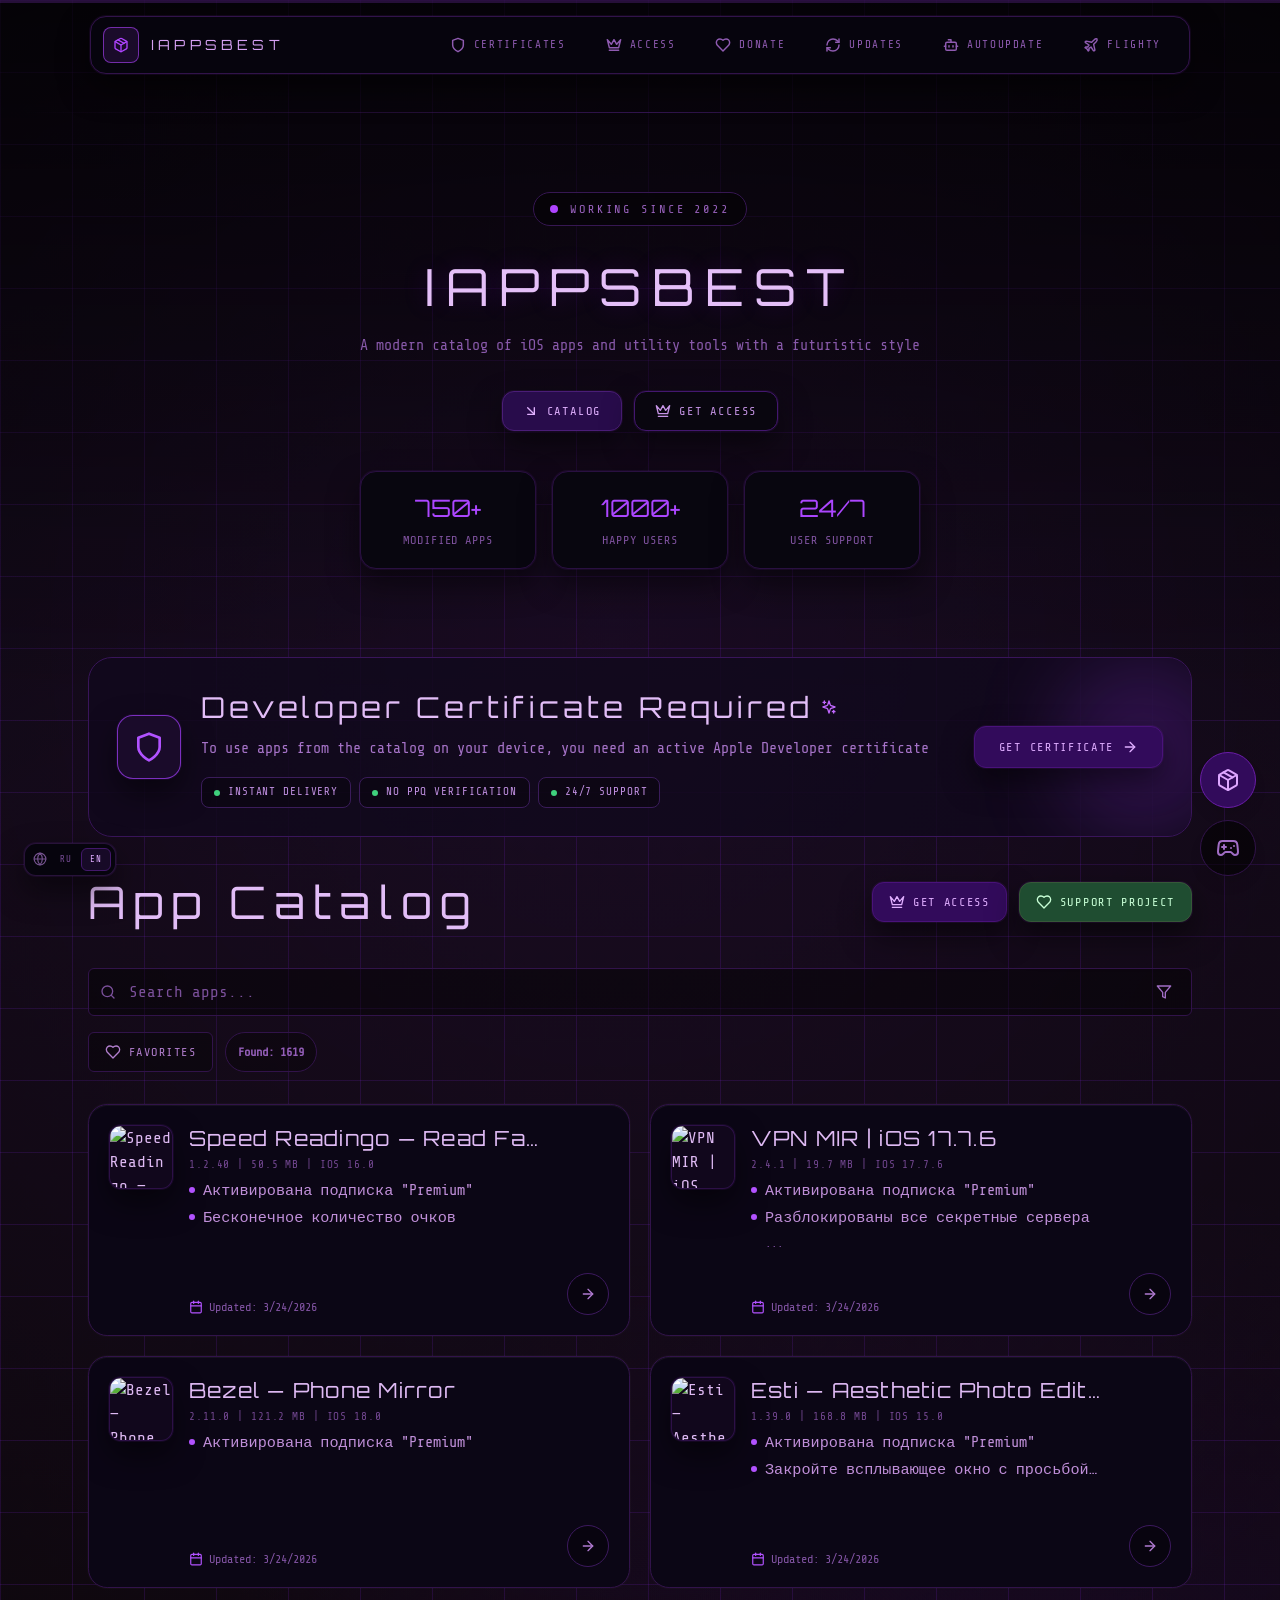
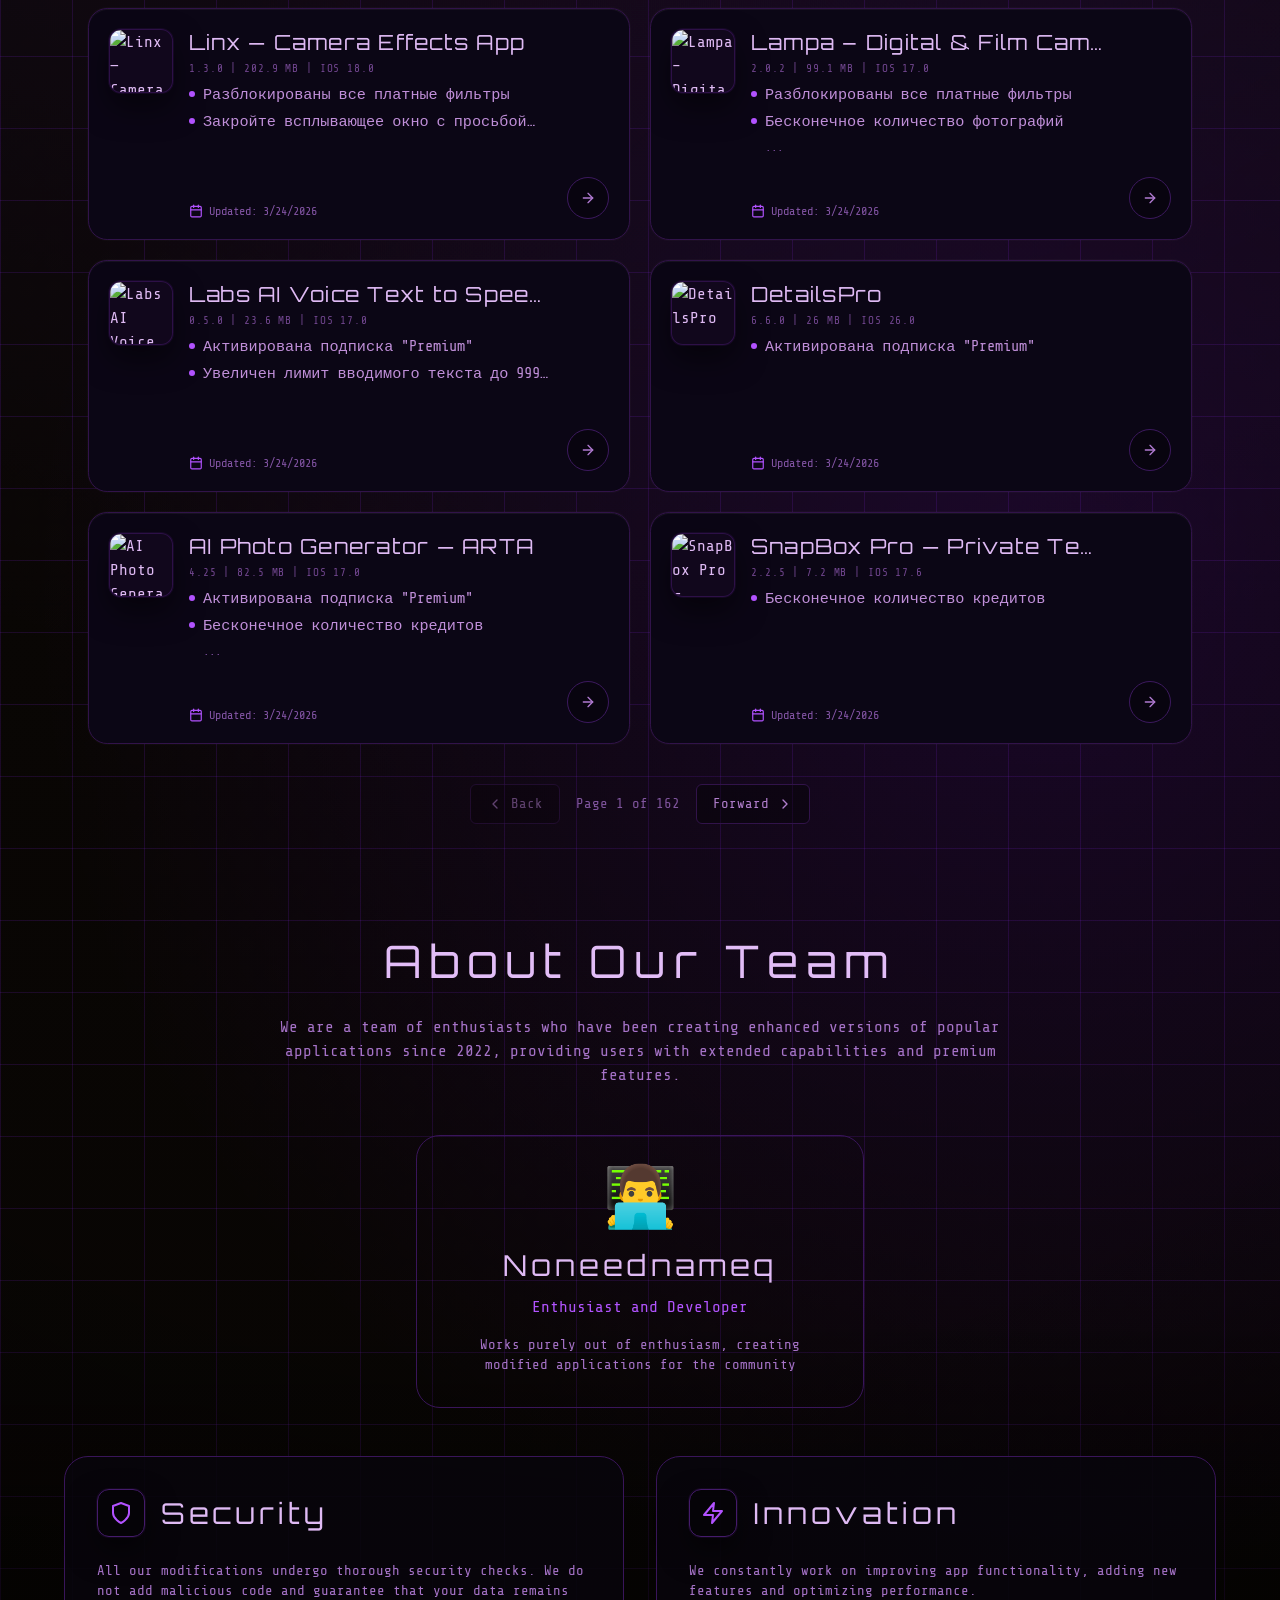
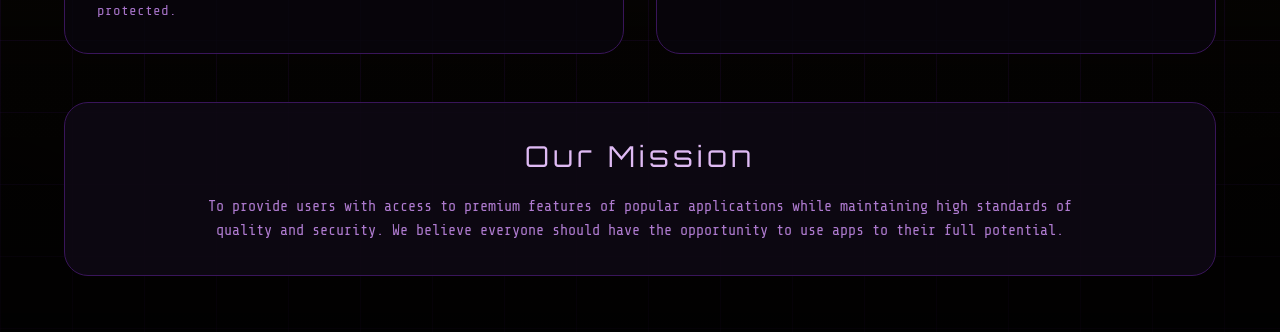
==== index.html @ cf7c729f "iapps catalog clone — purple theme, @Noneednameq" ====
<!DOCTYPE html><html lang="ru"><head><meta charSet="utf-8"/><meta name="viewport" content="width=device-width, initial-scale=1, maximum-scale=1, user-scalable=no"/><link rel="stylesheet" href="/_next/static/css/55dfdf822e699a01.css" crossorigin="" data-precedence="next"/><link rel="preload" as="script" fetchPriority="low" href="/_next/static/chunks/webpack-c4aba581e519de27.js" crossorigin=""/><script src="/_next/static/chunks/fd9d1056-d031a49b1e4f3d4c.js" async="" crossorigin=""></script><script src="/_next/static/chunks/69-092a6b0d1a4aa075.js" async="" crossorigin=""></script><script src="/_next/static/chunks/main-app-09a7be098ec83db3.js" async="" crossorigin=""></script><script src="/_next/static/chunks/738-90b9865ca5382f3d.js" async=""></script><script src="/_next/static/chunks/150-2700f473d99da478.js" async=""></script><script src="/_next/static/chunks/993-99b7fa92687599b5.js" async=""></script><script src="/_next/static/chunks/484-b1df138fa72d3513.js" async=""></script><script src="/_next/static/chunks/170-5ff58de736461213.js" async=""></script><script src="/_next/static/chunks/54-cb80787c81aec7e1.js" async=""></script><script src="/_next/static/chunks/362-c5a9e368c78aa19a.js" async=""></script><script src="/_next/static/chunks/512-4fd45e2bd16c630f.js" async=""></script><script src="/_next/static/chunks/app/page-b199a8936810d70d.js" async=""></script><script src="/_next/static/chunks/app/layout-cd9715c92548a6ed.js" async=""></script><link rel="preload" href="/no-zoom.js" as="script"/><title>Каталог Приложений</title><meta name="description" content="Каталог модифицированных приложений для iOS"/><link rel="manifest" href="/manifest.json"/><link rel="icon" href="/favicon.ico" sizes="32x32"/><link rel="icon" href="/favicon-16x16.png" sizes="16x16" type="image/png"/><link rel="icon" href="/favicon-32x32.png" sizes="32x32" type="image/png"/><link rel="icon" href="/android-chrome-192x192.png" sizes="192x192" type="image/png"/><link rel="icon" href="/android-chrome-512x512.png" sizes="512x512" type="image/png"/><link rel="apple-touch-icon" href="/apple-touch-icon.png" sizes="180x180" type="image/png"/><script src="/_next/static/chunks/polyfills-c67a75d1b6f99dc8.js" crossorigin="" noModule=""></script></head><body class="min-h-screen"><main><div class="flare-theme flare-route relative min-h-screen overflow-x-hidden text-[#dfbaf4]"><div class="pointer-events-none fixed inset-x-0 top-0 z-[120] h-[3px]" style="padding-top:env(safe-area-inset-top)" aria-hidden="true"><div class="h-full w-full bg-[#a942ff]/20"></div><div style="transform:scaleX(0);transform-origin:0% 50%" class="absolute left-0 top-0 h-full w-full bg-gradient-to-r from-[#c16aff] via-[#b04cff] to-[#8e32e0]"></div></div><div class="relative z-10"><div class="fixed left-1/2 top-4 z-50 w-[min(1100px,calc(100%-1rem))] -translate-x-1/2"><div class="relative flex items-center justify-between gap-2 rounded-2xl border border-[#31134a] bg-[#08040d] px-2 py-2.5 shadow-[0_0_0_1px_rgba(163, 56, 255,0.16),0_18px_42px_rgba(0,0,0,0.62)] sm:gap-3 sm:px-3"><a class="hidden items-center gap-3 pr-4 md:flex" href="/#home"><div class="flex h-9 w-9 items-center justify-center rounded-lg border border-[#af44ff]/60 bg-[#1a0b2a]"><svg xmlns="http://www.w3.org/2000/svg" width="24" height="24" viewBox="0 0 24 24" fill="none" stroke="currentColor" stroke-width="2" stroke-linecap="round" stroke-linejoin="round" class="lucide lucide-package h-4 w-4 text-[#af44ff]"><path d="m7.5 4.27 9 5.15"></path><path d="M21 8a2 2 0 0 0-1-1.73l-7-4a2 2 0 0 0-2 0l-7 4A2 2 0 0 0 3 8v8a2 2 0 0 0 1 1.73l7 4a2 2 0 0 0 2 0l7-4A2 2 0 0 0 21 16Z"></path><path d="m3.3 7 8.7 5 8.7-5"></path><path d="M12 22V12"></path></svg></div><span class="font-orbitron text-sm tracking-[0.3em] text-[#d6a1f4]">IAPPSBEST</span></a><div class="flex flex-1 items-center justify-center gap-0.5 min-[430px]:gap-1 md:justify-end sm:gap-2"><button class="relative flex items-center gap-1.5 rounded-lg px-1.5 py-2 text-[10px] uppercase tracking-[0.11em] text-[#8f5bb1] transition-colors duration-200 min-[360px]:px-2 min-[430px]:px-2.5 sm:gap-2 sm:px-4 sm:text-[11px] sm:tracking-[0.15em] hover:text-[#ddacff] text-[#ddacff] cursor-pointer"><span class="absolute inset-0 rounded-lg border border-[#42176b] bg-[#1a0b2a]/80"></span><span class="relative z-10 flex items-center gap-1 sm:gap-2"><span class="relative inline-flex h-3.5 w-3.5 items-center justify-center sm:h-4 sm:w-4"><svg xmlns="http://www.w3.org/2000/svg" width="14" height="14" viewBox="0 0 24 24" fill="none" stroke="currentColor" stroke-width="2.2" stroke-linecap="round" stroke-linejoin="round" class="lucide lucide-home h-full w-full"><path d="m3 9 9-7 9 7v11a2 2 0 0 1-2 2H5a2 2 0 0 1-2-2z"></path><polyline points="9 22 9 12 15 12 15 22"></polyline></svg></span><span class="font-techmono text-[10px] sm:text-[11px] max-[519px]:hidden">Главная</span></span></button><button class="relative flex items-center gap-1.5 rounded-lg px-1.5 py-2 text-[10px] uppercase tracking-[0.11em] text-[#8f5bb1] transition-colors duration-200 min-[360px]:px-2 min-[430px]:px-2.5 sm:gap-2 sm:px-4 sm:text-[11px] sm:tracking-[0.15em] hover:text-[#ddacff] cursor-pointer"><span class="relative z-10 flex items-center gap-1 sm:gap-2"><span class="relative inline-flex h-3.5 w-3.5 items-center justify-center sm:h-4 sm:w-4"><svg xmlns="http://www.w3.org/2000/svg" width="14" height="14" viewBox="0 0 24 24" fill="none" stroke="currentColor" stroke-width="2.2" stroke-linecap="round" stroke-linejoin="round" class="lucide lucide-briefcase h-full w-full"><rect width="20" height="14" x="2" y="7" rx="2" ry="2"></rect><path d="M16 21V5a2 2 0 0 0-2-2h-4a2 2 0 0 0-2 2v16"></path></svg></span><span class="font-techmono text-[10px] sm:text-[11px] max-[519px]:hidden">Приложения</span></span></button><button class="relative flex items-center gap-1.5 rounded-lg px-1.5 py-2 text-[10px] uppercase tracking-[0.11em] text-[#8f5bb1] transition-colors duration-200 min-[360px]:px-2 min-[430px]:px-2.5 sm:gap-2 sm:px-4 sm:text-[11px] sm:tracking-[0.15em] hover:text-[#ddacff] cursor-pointer"><span class="relative z-10 flex items-center gap-1 sm:gap-2"><span class="relative inline-flex h-3.5 w-3.5 items-center justify-center sm:h-4 sm:w-4"><svg xmlns="http://www.w3.org/2000/svg" width="14" height="14" viewBox="0 0 24 24" fill="none" stroke="currentColor" stroke-width="2.2" stroke-linecap="round" stroke-linejoin="round" class="lucide lucide-user h-full w-full"><path d="M19 21v-2a4 4 0 0 0-4-4H9a4 4 0 0 0-4 4v2"></path><circle cx="12" cy="7" r="4"></circle></svg></span><span class="font-techmono text-[10px] sm:text-[11px] max-[519px]:hidden">О нас</span></span></button><div class="relative ml-1"><button class="rounded-lg border border-[#39155a] bg-black/35 px-1.5 py-2 text-[#b07ad1] transition-colors hover:bg-[#180b27] hover:text-[#ddacff] min-[360px]:px-2 min-[430px]:px-3" aria-label="Open routing menu" aria-expanded="false"><svg xmlns="http://www.w3.org/2000/svg" width="24" height="24" viewBox="0 0 24 24" fill="none" stroke="currentColor" stroke-width="2" stroke-linecap="round" stroke-linejoin="round" class="lucide lucide-menu h-4 w-4"><line x1="4" x2="20" y1="12" y2="12"></line><line x1="4" x2="20" y1="6" y2="6"></line><line x1="4" x2="20" y1="18" y2="18"></line></svg></button></div></div></div></div><section id="home" class="relative flex min-h-[560px] w-full items-center justify-center overflow-hidden px-4 pb-16 pt-44 sm:px-6 md:pt-48"><div class="pointer-events-none absolute inset-x-6 top-28 h-px bg-gradient-to-r from-transparent via-[#441b6b] to-transparent opacity-70"></div><div class="relative z-10 mx-auto max-w-5xl text-center text-[#e2bdf7]"><div class="mb-8 inline-flex items-center gap-3 rounded-full border border-[#361752] bg-black/40 px-4 py-2 backdrop-blur-sm" style="opacity:0;transform:translateY(30px)"><span class="h-2 w-2 rounded-full bg-[#af44ff] flare-pulse"></span><span class="font-techmono text-xs uppercase tracking-[0.24em] text-[#9962be]">Работаем с 2022</span></div><h1 class="flare-title mb-5 break-words font-orbitron text-[1.35rem] leading-[1.1] tracking-[0.08em] text-[#e4bff8] sm:text-[2.2rem] sm:tracking-[0.16em] md:text-[2.8rem] md:tracking-[0.2em] lg:text-[3.2rem]" style="opacity:0;transform:translateY(30px)">IAPPSBEST</h1><p class="mx-auto max-w-3xl break-words font-techmono text-[12.5px] leading-relaxed text-[#8859aa] sm:text-[15px]" style="word-break:break-word;overflow-wrap:anywhere;hyphens:auto;opacity:0;transform:translateY(30px)">Каталог приложений и инструментов для iOS в современном техно-формате</p><div class="mt-8 flex flex-col items-center justify-center gap-3 sm:flex-row" style="opacity:0;transform:translateY(30px)"><button class="inline-flex items-center justify-center font-medium focus-visible:outline-none focus-visible:ring-2 focus-visible:ring-ring focus-visible:ring-offset-2 disabled:opacity-50 disabled:pointer-events-none ring-offset-background h-10 group rounded-xl border border-[#4a1d77] bg-[#280c4b] px-5 py-2.5 font-techmono text-xs uppercase tracking-[0.15em] text-[#e1b1ff] transition-colors duration-200 hover:border-[#5b2492] hover:bg-[#310e5a]"><svg xmlns="http://www.w3.org/2000/svg" width="24" height="24" viewBox="0 0 24 24" fill="none" stroke="currentColor" stroke-width="2" stroke-linecap="round" stroke-linejoin="round" class="lucide lucide-arrow-down-right mr-2 h-4 w-4"><path d="m7 7 10 10"></path><path d="M17 7v10H7"></path></svg>Каталог</button><button class="inline-flex items-center justify-center font-medium focus-visible:outline-none focus-visible:ring-2 focus-visible:ring-ring focus-visible:ring-offset-2 disabled:opacity-50 disabled:pointer-events-none ring-offset-background h-10 group rounded-xl border border-[#43176f] bg-[#0d0912] px-5 py-2.5 font-techmono text-xs uppercase tracking-[0.15em] text-[#c694e6] transition-colors duration-200 hover:border-[#58238b] hover:bg-[#160a22]"><svg xmlns="http://www.w3.org/2000/svg" width="24" height="24" viewBox="0 0 24 24" fill="none" stroke="currentColor" stroke-width="2" stroke-linecap="round" stroke-linejoin="round" class="lucide lucide-crown mr-2 h-4 w-4"><path d="m2 4 3 12h14l3-12-6 7-4-7-4 7-6-7zm3 16h14"></path></svg>Получить доступ</button></div><div class="mx-auto mt-10 grid max-w-3xl grid-cols-1 gap-4 sm:grid-cols-3" style="opacity:0;transform:translateY(30px)"><div class="rounded-2xl border border-[#291041] bg-[#0b0710] p-5 text-center shadow-[0_16px_36px_rgba(0,0,0,0.32)]"><div class="mb-2 font-orbitron text-2xl text-[#ac46ff]">750+</div><div class="font-techmono text-xs uppercase tracking-[0.08em] text-[#7f529f]">Модифицированных приложений</div></div><div class="rounded-2xl border border-[#291041] bg-[#0b0710] p-5 text-center shadow-[0_16px_36px_rgba(0,0,0,0.32)]"><div class="mb-2 font-orbitron text-2xl text-[#ac46ff]">1000+</div><div class="font-techmono text-xs uppercase tracking-[0.08em] text-[#7f529f]">Довольных пользователей</div></div><div class="rounded-2xl border border-[#291041] bg-[#0b0710] p-5 text-center shadow-[0_16px_36px_rgba(0,0,0,0.32)]"><div class="mb-2 font-orbitron text-2xl text-[#ac46ff]">24/7</div><div class="font-techmono text-xs uppercase tracking-[0.08em] text-[#7f529f]">Поддержка пользователей</div></div></div></div></section><!--$!--><template data-dgst="BAILOUT_TO_CLIENT_SIDE_RENDERING"></template><!--/$--><button class="fixed bottom-24 left-6 z-50 flex h-12 w-12 items-center justify-center rounded-full border border-[#39155a] bg-[#08040d] text-[#cf83ff] shadow-[0_12px_28px_rgba(0,0,0,0.36)] transition-[opacity,transform,background-color] duration-200 hover:bg-[#190a2a] pointer-events-none translate-y-2 opacity-0"><svg xmlns="http://www.w3.org/2000/svg" width="24" height="24" viewBox="0 0 24 24" fill="none" stroke="currentColor" stroke-width="2" stroke-linecap="round" stroke-linejoin="round" class="lucide lucide-chevron-up h-6 w-6"><path d="m18 15-6-6-6 6"></path></svg></button><div class="fixed bottom-6 left-6 z-50 flex items-center rounded-xl border border-[#2b163f]/90 bg-[#08040d] p-1 shadow-[0_0_0_1px_rgba(163, 56, 255,0.1),0_10px_24px_rgba(0,0,0,0.45)]"><svg xmlns="http://www.w3.org/2000/svg" width="24" height="24" viewBox="0 0 24 24" fill="none" stroke="currentColor" stroke-width="2" stroke-linecap="round" stroke-linejoin="round" class="lucide lucide-globe mx-1 hidden h-3.5 w-3.5 text-[#75538f] min-[430px]:block"><circle cx="12" cy="12" r="10"></circle><path d="M12 2a14.5 14.5 0 0 0 0 20 14.5 14.5 0 0 0 0-20"></path><path d="M2 12h20"></path></svg><button class="rounded-md px-2 py-1 font-techmono text-[9px] uppercase tracking-[0.1em] transition-colors duration-150 border border-[#43186b] bg-[#1a0b2a]/90 text-[#dfacff]" aria-label="Switch language to RU" aria-pressed="true">ru</button><button class="rounded-md px-2 py-1 font-techmono text-[9px] uppercase tracking-[0.1em] transition-colors duration-150 border border-transparent text-[#774c95] hover:text-[#b987d8]" aria-label="Switch language to EN" aria-pressed="false">en</button></div><div id="app-catalog" class="relative z-20 mx-auto mt-2 w-full max-w-6xl px-3 pb-12 sm:mt-4 sm:px-6 md:mt-6"><div class="mb-6 mt-4 sm:mb-8 sm:mt-6"><div class="relative overflow-hidden rounded-3xl border border-[#39155a] bg-[#08050c]/85 shadow-[0_0_0_1px_rgba(170, 71, 255,0.12),0_26px_62px_rgba(0,0,0,0.7)]"><div class="pointer-events-none absolute inset-0 bg-[#9f3bff]/[0.06]"></div><div class="pointer-events-none absolute -right-10 top-1/2 h-44 w-44 -translate-y-1/2 rounded-full bg-[#9f3bff]/20 blur-2xl"></div><div class="relative grid gap-5 p-5 sm:p-7 lg:grid-cols-[auto_1fr_auto] lg:items-center"><div class="flex h-16 w-16 items-center justify-center rounded-2xl border border-[#a43fff]/70 bg-[#1a0b2a]"><svg xmlns="http://www.w3.org/2000/svg" width="24" height="24" viewBox="0 0 24 24" fill="none" stroke="currentColor" stroke-width="2" stroke-linecap="round" stroke-linejoin="round" class="lucide lucide-shield h-8 w-8 text-[#b152ff]"><path d="M12 22s8-4 8-10V5l-8-3-8 3v7c0 6 8 10 8 10"></path></svg></div><div class="min-w-0"><div class="mb-2 flex items-center gap-2"><h3 class="break-words font-orbitron text-[1rem] tracking-[0.08em] text-[#e2bdf7] sm:text-[1.4rem] sm:tracking-[0.12em] md:text-[1.6rem] md:tracking-[0.14em] lg:text-[1.8rem]">Требуется сертификат разработчика</h3><svg xmlns="http://www.w3.org/2000/svg" width="24" height="24" viewBox="0 0 24 24" fill="none" stroke="currentColor" stroke-width="2" stroke-linecap="round" stroke-linejoin="round" class="lucide lucide-sparkles h-4 w-4 text-[#c167ff]"><path d="m12 3-1.912 5.813a2 2 0 0 1-1.275 1.275L3 12l5.813 1.912a2 2 0 0 1 1.275 1.275L12 21l1.912-5.813a2 2 0 0 1 1.275-1.275L21 12l-5.813-1.912a2 2 0 0 1-1.275-1.275L12 3Z"></path><path d="M5 3v4"></path><path d="M19 17v4"></path><path d="M3 5h4"></path><path d="M17 19h4"></path></svg></div><p class="break-words font-techmono text-[12.5px] leading-relaxed text-[#a673c8] sm:text-[15px]" style="word-break:break-word;overflow-wrap:anywhere;hyphens:auto">Для использования приложений из каталога на вашем устройстве должен быть активный сертификат разработчика Apple</p><div class="mt-4 flex flex-wrap gap-2"><span class="inline-flex items-center gap-2 rounded-lg border border-[#3a1c5a] bg-black/30 px-3 py-1.5 font-techmono text-[11px] uppercase tracking-[0.08em] text-[#c190e2]"><span class="h-1.5 w-1.5 rounded-full bg-[#3fd07d]"></span>Моментальная выдача</span><span class="inline-flex items-center gap-2 rounded-lg border border-[#3a1c5a] bg-black/30 px-3 py-1.5 font-techmono text-[11px] uppercase tracking-[0.08em] text-[#c190e2]"><span class="h-1.5 w-1.5 rounded-full bg-[#3fd07d]"></span>Без PPQ проверки</span><span class="inline-flex items-center gap-2 rounded-lg border border-[#3a1c5a] bg-black/30 px-3 py-1.5 font-techmono text-[11px] uppercase tracking-[0.08em] text-[#c190e2]"><span class="h-1.5 w-1.5 rounded-full bg-[#3fd07d]"></span>Поддержка 24/7</span></div></div><button class="group flex items-center justify-center gap-2 rounded-xl border border-[#49127a] bg-[#320b5b] px-6 py-3 font-techmono text-xs uppercase tracking-[0.14em] text-[#dfadff] transition-colors duration-200 hover:bg-[#3e0f6d]">Получить сертификат<svg xmlns="http://www.w3.org/2000/svg" width="24" height="24" viewBox="0 0 24 24" fill="none" stroke="currentColor" stroke-width="2" stroke-linecap="round" stroke-linejoin="round" class="lucide lucide-arrow-right h-4 w-4"><path d="M5 12h14"></path><path d="m12 5 7 7-7 7"></path></svg></button></div></div></div><div class="mb-8 flex flex-col items-center justify-between gap-4 sm:flex-row"><h2 class="break-words text-center font-orbitron text-[1.35rem] tracking-[0.08em] text-[#e2bdf7] sm:text-left sm:text-[2rem] sm:tracking-[0.14em] md:text-[2.4rem] md:tracking-[0.18em] lg:text-[2.8rem]">Каталог приложений</h2><div class="flex w-full flex-col gap-3 sm:w-auto sm:flex-row"><button class="inline-flex items-center justify-center font-medium focus-visible:outline-none focus-visible:ring-2 focus-visible:ring-ring focus-visible:ring-offset-2 disabled:opacity-50 disabled:pointer-events-none ring-offset-background h-10 w-full rounded-xl border border-[#49127a] bg-[#320b5b] px-4 py-2.5 font-techmono text-xs uppercase tracking-[0.14em] text-[#e0aeff] transition-colors duration-200 hover:bg-[#3b0e6a] sm:w-auto"><svg xmlns="http://www.w3.org/2000/svg" width="24" height="24" viewBox="0 0 24 24" fill="none" stroke="currentColor" stroke-width="2" stroke-linecap="round" stroke-linejoin="round" class="lucide lucide-crown mr-2 h-4 w-4 flex-shrink-0"><path d="m2 4 3 12h14l3-12-6 7-4-7-4 7-6-7zm3 16h14"></path></svg><span class="truncate">Получить доступ</span></button><button class="inline-flex items-center justify-center font-medium focus-visible:outline-none focus-visible:ring-2 focus-visible:ring-ring focus-visible:ring-offset-2 disabled:opacity-50 disabled:pointer-events-none ring-offset-background h-10 w-full rounded-xl border border-[#365838] bg-[#1f4d31] px-4 py-2.5 font-techmono text-xs uppercase tracking-[0.14em] text-[#c9ffd7] transition-colors duration-200 hover:bg-[#2a6840] sm:w-auto"><svg xmlns="http://www.w3.org/2000/svg" width="24" height="24" viewBox="0 0 24 24" fill="none" stroke="currentColor" stroke-width="2" stroke-linecap="round" stroke-linejoin="round" class="lucide lucide-heart mr-2 h-4 w-4 flex-shrink-0"><path d="M19 14c1.49-1.46 3-3.21 3-5.5A5.5 5.5 0 0 0 16.5 3c-1.76 0-3 .5-4.5 2-1.5-1.5-2.74-2-4.5-2A5.5 5.5 0 0 0 2 8.5c0 2.3 1.5 4.05 3 5.5l7 7Z"></path></svg><span class="truncate">Поддержать проект</span></button></div></div><div class="mb-8 space-y-4"><div class="relative"><svg xmlns="http://www.w3.org/2000/svg" width="24" height="24" viewBox="0 0 24 24" fill="none" stroke="currentColor" stroke-width="2" stroke-linecap="round" stroke-linejoin="round" class="lucide lucide-search absolute left-3 top-1/2 h-4 w-4 -translate-y-1/2 text-[#7b509b]"><circle cx="11" cy="11" r="8"></circle><path d="m21 21-4.3-4.3"></path></svg><input class="flex w-full rounded-md border px-3 py-2 text-sm ring-offset-background file:border-0 file:bg-transparent file:text-sm file:font-medium focus-visible:outline-none focus-visible:ring-offset-2 disabled:cursor-not-allowed disabled:opacity-50 h-12 border-[#31134a] bg-black/40 pl-10 pr-10 font-techmono text-[#dfbaf4] placeholder:text-[#7b509b] focus-visible:ring-1 focus-visible:ring-[#a83eff]" placeholder="Поиск приложений..." autoComplete="off" autoCorrect="off" autoCapitalize="off" spellCheck="false" inputMode="search" style="font-size:16px" value=""/><button class="inline-flex items-center justify-center rounded-md text-sm font-medium transition-colors focus-visible:outline-none focus-visible:ring-2 focus-visible:ring-ring focus-visible:ring-offset-2 disabled:opacity-50 disabled:pointer-events-none ring-offset-background hover:text-accent-foreground h-10 w-10 absolute right-2 top-1/2 -translate-y-1/2 text-[#a16dc5] hover:bg-[#1c0b2d]" type="button" aria-haspopup="dialog" aria-expanded="false" aria-controls="radix-:Rqquuda:" data-state="closed"><svg xmlns="http://www.w3.org/2000/svg" width="24" height="24" viewBox="0 0 24 24" fill="none" stroke="currentColor" stroke-width="2" stroke-linecap="round" stroke-linejoin="round" class="lucide lucide-filter h-4 w-4"><polygon points="22 3 2 3 10 12.46 10 19 14 21 14 12.46 22 3"></polygon></svg></button></div><div class="flex flex-wrap gap-3"><button class="inline-flex items-center justify-center rounded-md font-medium focus-visible:outline-none focus-visible:ring-2 focus-visible:ring-ring focus-visible:ring-offset-2 disabled:opacity-50 disabled:pointer-events-none ring-offset-background border hover:text-accent-foreground h-10 py-2 px-4 font-techmono text-xs uppercase tracking-[0.12em] transition-colors duration-200 border-[#31134a] bg-black/35 text-[#b17ecd] hover:bg-[#190926]"><svg xmlns="http://www.w3.org/2000/svg" width="24" height="24" viewBox="0 0 24 24" fill="none" stroke="currentColor" stroke-width="2" stroke-linecap="round" stroke-linejoin="round" class="lucide lucide-heart mr-2 h-4 w-4"><path d="M19 14c1.49-1.46 3-3.21 3-5.5A5.5 5.5 0 0 0 16.5 3c-1.76 0-3 .5-4.5 2-1.5-1.5-2.74-2-4.5-2A5.5 5.5 0 0 0 2 8.5c0 2.3 1.5 4.05 3 5.5l7 7Z"></path></svg>Избранное<!-- --> </button><div class="inline-flex items-center rounded-full border text-xs font-semibold transition-colors focus:outline-none focus:ring-2 focus:ring-ring focus:ring-offset-2 border-[#31134a] bg-black/30 px-3 py-1 font-techmono text-[#945eb9]">Найдено<!-- -->: <!-- -->1619</div></div></div><div class="mb-10 grid grid-cols-1 gap-5 xl:auto-rows-fr xl:grid-cols-2"><div class="catalog-card group h-full w-full cursor-pointer"><div class="text-card-foreground shadow-sm relative h-full min-h-[208px] overflow-hidden rounded-[1.2rem] border bg-[#08040d] transition-[border-color,background-color,box-shadow] duration-200 xl:h-[232px] xl:min-h-0 border-[#31134a] hover:border-[#3e1867] hover:bg-[#0c0712] hover:shadow-[0_18px_38px_rgba(0,0,0,0.32)]" style="box-shadow:0 0 0 1px rgba(255,255,255,0.02), inset 0 1px 0 rgba(255,255,255,0.05)"><div class="pointer-events-none absolute inset-0 bg-[#a63eff]/[0.03]"></div><button class="absolute right-3 top-3 z-20 rounded-full border border-[#3b1d5a] bg-[#0d0712] p-2 transition-colors duration-200 hover:bg-black/60 opacity-100 md:opacity-0 md:group-hover:opacity-100"><svg xmlns="http://www.w3.org/2000/svg" width="24" height="24" viewBox="0 0 24 24" fill="none" stroke="currentColor" stroke-width="2" stroke-linecap="round" stroke-linejoin="round" class="lucide lucide-heart h-4 w-4 transition-colors duration-300 text-[#e0b7f8]/60"><path d="M19 14c1.49-1.46 3-3.21 3-5.5A5.5 5.5 0 0 0 16.5 3c-1.76 0-3 .5-4.5 2-1.5-1.5-2.74-2-4.5-2A5.5 5.5 0 0 0 2 8.5c0 2.3 1.5 4.05 3 5.5l7 7Z"></path></svg></button><div class="relative z-10 grid h-full grid-cols-[auto,1fr,auto] items-start gap-3 p-4 md:gap-4 md:p-5"><div class="h-14 w-14 flex-shrink-0 overflow-hidden rounded-xl border border-[#39155a]/70 bg-[#150920]/70 md:h-16 md:w-16"><img src="https://is1-ssl.mzstatic.com/image/thumb/Purple221/v4/e3/be/ba/e3bebaad-45ad-67af-f888-7dec3d93961b/AppIcon-0-0-1x_U007ephone-0-1-85-220.png/350x350.jpg" alt="Speed Readingo — Read Faster" class="h-full w-full object-cover" loading="lazy" decoding="async"/></div><div class="flex min-w-0 h-full flex-col"><div class="min-w-0"><div class="mb-1.5 flex items-start justify-between gap-3"><h3 class="truncate font-orbitron text-[1.2rem] leading-tight text-[#dfbaf4] md:text-[1.3rem]">Speed Readingo — Read Faster</h3></div><p class="mb-2 truncate font-techmono text-[11px] uppercase tracking-[0.08em] text-[#71468f]">1.2.40 | 50.5 MB | IOS 16.0</p><div class="space-y-1.5 text-[0.95rem] leading-snug text-[#c08fd9]"><div class="flex items-start gap-2"><span class="mt-1.5 h-1.5 w-1.5 flex-shrink-0 rounded-full bg-[#b252ff]"></span><p class="line-clamp-1">Активирована подписка &quot;Premium&quot;</p></div><div class="flex items-start gap-2"><span class="mt-1.5 h-1.5 w-1.5 flex-shrink-0 rounded-full bg-[#b252ff]"></span><p class="line-clamp-1">Бесконечное количество очков</p></div></div></div><div class="mt-auto flex items-end text-xs text-[#8455a6]"><div class="flex items-center gap-1.5"><svg xmlns="http://www.w3.org/2000/svg" width="24" height="24" viewBox="0 0 24 24" fill="none" stroke="currentColor" stroke-width="2" stroke-linecap="round" stroke-linejoin="round" class="lucide lucide-calendar h-3.5 w-3.5 text-[#b252ff]"><rect width="18" height="18" x="3" y="4" rx="2" ry="2"></rect><line x1="16" x2="16" y1="2" y2="6"></line><line x1="8" x2="8" y1="2" y2="6"></line><line x1="3" x2="21" y1="10" y2="10"></line></svg>Обновлено<!-- -->: <!-- -->24.03.2026</div></div></div><div class="hidden self-end rounded-full border p-3 transition-colors duration-200 sm:flex border-[#3c195e] bg-black/30 text-[#b07ad1]"><svg xmlns="http://www.w3.org/2000/svg" width="24" height="24" viewBox="0 0 24 24" fill="none" stroke="currentColor" stroke-width="2" stroke-linecap="round" stroke-linejoin="round" class="lucide lucide-arrow-right h-4 w-4"><path d="M5 12h14"></path><path d="m12 5 7 7-7 7"></path></svg></div></div></div></div><div class="catalog-card group h-full w-full cursor-pointer"><div class="text-card-foreground shadow-sm relative h-full min-h-[208px] overflow-hidden rounded-[1.2rem] border bg-[#08040d] transition-[border-color,background-color,box-shadow] duration-200 xl:h-[232px] xl:min-h-0 border-[#31134a] hover:border-[#3e1867] hover:bg-[#0c0712] hover:shadow-[0_18px_38px_rgba(0,0,0,0.32)]" style="box-shadow:0 0 0 1px rgba(255,255,255,0.02), inset 0 1px 0 rgba(255,255,255,0.05)"><div class="pointer-events-none absolute inset-0 bg-[#a63eff]/[0.03]"></div><button class="absolute right-3 top-3 z-20 rounded-full border border-[#3b1d5a] bg-[#0d0712] p-2 transition-colors duration-200 hover:bg-black/60 opacity-100 md:opacity-0 md:group-hover:opacity-100"><svg xmlns="http://www.w3.org/2000/svg" width="24" height="24" viewBox="0 0 24 24" fill="none" stroke="currentColor" stroke-width="2" stroke-linecap="round" stroke-linejoin="round" class="lucide lucide-heart h-4 w-4 transition-colors duration-300 text-[#e0b7f8]/60"><path d="M19 14c1.49-1.46 3-3.21 3-5.5A5.5 5.5 0 0 0 16.5 3c-1.76 0-3 .5-4.5 2-1.5-1.5-2.74-2-4.5-2A5.5 5.5 0 0 0 2 8.5c0 2.3 1.5 4.05 3 5.5l7 7Z"></path></svg></button><div class="relative z-10 grid h-full grid-cols-[auto,1fr,auto] items-start gap-3 p-4 md:gap-4 md:p-5"><div class="h-14 w-14 flex-shrink-0 overflow-hidden rounded-xl border border-[#39155a]/70 bg-[#150920]/70 md:h-16 md:w-16"><img src="https://is1-ssl.mzstatic.com/image/thumb/Purple221/v4/e3/fc/f1/e3fcf17a-2934-c258-1b9a-4b82a606b891/AppIcon-0-0-1x_U007epad-0-1-0-85-220.png/350x350.jpg" alt="VPN MIR | iOS 17.7.6" class="h-full w-full object-cover" loading="lazy" decoding="async"/></div><div class="flex min-w-0 h-full flex-col"><div class="min-w-0"><div class="mb-1.5 flex items-start justify-between gap-3"><h3 class="truncate font-orbitron text-[1.2rem] leading-tight text-[#dfbaf4] md:text-[1.3rem]">VPN MIR | iOS 17.7.6</h3></div><p class="mb-2 truncate font-techmono text-[11px] uppercase tracking-[0.08em] text-[#71468f]">2.4.1 | 19.7 MB | IOS 17.7.6</p><div class="space-y-1.5 text-[0.95rem] leading-snug text-[#c08fd9]"><div class="flex items-start gap-2"><span class="mt-1.5 h-1.5 w-1.5 flex-shrink-0 rounded-full bg-[#b252ff]"></span><p class="line-clamp-1">Активирована подписка &quot;Premium&quot;</p></div><div class="flex items-start gap-2"><span class="mt-1.5 h-1.5 w-1.5 flex-shrink-0 rounded-full bg-[#b252ff]"></span><p class="line-clamp-1">Разблокированы все секретные сервера</p></div><p class="pl-3.5 text-xs text-[#945eb9]">...</p></div></div><div class="mt-auto flex items-end text-xs text-[#8455a6]"><div class="flex items-center gap-1.5"><svg xmlns="http://www.w3.org/2000/svg" width="24" height="24" viewBox="0 0 24 24" fill="none" stroke="currentColor" stroke-width="2" stroke-linecap="round" stroke-linejoin="round" class="lucide lucide-calendar h-3.5 w-3.5 text-[#b252ff]"><rect width="18" height="18" x="3" y="4" rx="2" ry="2"></rect><line x1="16" x2="16" y1="2" y2="6"></line><line x1="8" x2="8" y1="2" y2="6"></line><line x1="3" x2="21" y1="10" y2="10"></line></svg>Обновлено<!-- -->: <!-- -->24.03.2026</div></div></div><div class="hidden self-end rounded-full border p-3 transition-colors duration-200 sm:flex border-[#3c195e] bg-black/30 text-[#b07ad1]"><svg xmlns="http://www.w3.org/2000/svg" width="24" height="24" viewBox="0 0 24 24" fill="none" stroke="currentColor" stroke-width="2" stroke-linecap="round" stroke-linejoin="round" class="lucide lucide-arrow-right h-4 w-4"><path d="M5 12h14"></path><path d="m12 5 7 7-7 7"></path></svg></div></div></div></div><div class="catalog-card group h-full w-full cursor-pointer"><div class="text-card-foreground shadow-sm relative h-full min-h-[208px] overflow-hidden rounded-[1.2rem] border bg-[#08040d] transition-[border-color,background-color,box-shadow] duration-200 xl:h-[232px] xl:min-h-0 border-[#31134a] hover:border-[#3e1867] hover:bg-[#0c0712] hover:shadow-[0_18px_38px_rgba(0,0,0,0.32)]" style="box-shadow:0 0 0 1px rgba(255,255,255,0.02), inset 0 1px 0 rgba(255,255,255,0.05)"><div class="pointer-events-none absolute inset-0 bg-[#a63eff]/[0.03]"></div><button class="absolute right-3 top-3 z-20 rounded-full border border-[#3b1d5a] bg-[#0d0712] p-2 transition-colors duration-200 hover:bg-black/60 opacity-100 md:opacity-0 md:group-hover:opacity-100"><svg xmlns="http://www.w3.org/2000/svg" width="24" height="24" viewBox="0 0 24 24" fill="none" stroke="currentColor" stroke-width="2" stroke-linecap="round" stroke-linejoin="round" class="lucide lucide-heart h-4 w-4 transition-colors duration-300 text-[#e0b7f8]/60"><path d="M19 14c1.49-1.46 3-3.21 3-5.5A5.5 5.5 0 0 0 16.5 3c-1.76 0-3 .5-4.5 2-1.5-1.5-2.74-2-4.5-2A5.5 5.5 0 0 0 2 8.5c0 2.3 1.5 4.05 3 5.5l7 7Z"></path></svg></button><div class="relative z-10 grid h-full grid-cols-[auto,1fr,auto] items-start gap-3 p-4 md:gap-4 md:p-5"><div class="h-14 w-14 flex-shrink-0 overflow-hidden rounded-xl border border-[#39155a]/70 bg-[#150920]/70 md:h-16 md:w-16"><img src="https://is1-ssl.mzstatic.com/image/thumb/Purple211/v4/47/e5/8e/47e58e8d-7c9e-92de-5cfd-29ea5fcffc37/AppIcon-0-0-1x_U007epad-0-1-0-sRGB-85-220.png/350x350.jpg" alt="Bezel — Phone Mirror" class="h-full w-full object-cover" loading="lazy" decoding="async"/></div><div class="flex min-w-0 h-full flex-col"><div class="min-w-0"><div class="mb-1.5 flex items-start justify-between gap-3"><h3 class="truncate font-orbitron text-[1.2rem] leading-tight text-[#dfbaf4] md:text-[1.3rem]">Bezel — Phone Mirror</h3></div><p class="mb-2 truncate font-techmono text-[11px] uppercase tracking-[0.08em] text-[#71468f]">2.11.0 | 121.2 MB | IOS 18.0</p><div class="space-y-1.5 text-[0.95rem] leading-snug text-[#c08fd9]"><div class="flex items-start gap-2"><span class="mt-1.5 h-1.5 w-1.5 flex-shrink-0 rounded-full bg-[#b252ff]"></span><p class="line-clamp-1">Активирована подписка &quot;Premium&quot;</p></div></div></div><div class="mt-auto flex items-end text-xs text-[#8455a6]"><div class="flex items-center gap-1.5"><svg xmlns="http://www.w3.org/2000/svg" width="24" height="24" viewBox="0 0 24 24" fill="none" stroke="currentColor" stroke-width="2" stroke-linecap="round" stroke-linejoin="round" class="lucide lucide-calendar h-3.5 w-3.5 text-[#b252ff]"><rect width="18" height="18" x="3" y="4" rx="2" ry="2"></rect><line x1="16" x2="16" y1="2" y2="6"></line><line x1="8" x2="8" y1="2" y2="6"></line><line x1="3" x2="21" y1="10" y2="10"></line></svg>Обновлено<!-- -->: <!-- -->24.03.2026</div></div></div><div class="hidden self-end rounded-full border p-3 transition-colors duration-200 sm:flex border-[#3c195e] bg-black/30 text-[#b07ad1]"><svg xmlns="http://www.w3.org/2000/svg" width="24" height="24" viewBox="0 0 24 24" fill="none" stroke="currentColor" stroke-width="2" stroke-linecap="round" stroke-linejoin="round" class="lucide lucide-arrow-right h-4 w-4"><path d="M5 12h14"></path><path d="m12 5 7 7-7 7"></path></svg></div></div></div></div><div class="catalog-card group h-full w-full cursor-pointer"><div class="text-card-foreground shadow-sm relative h-full min-h-[208px] overflow-hidden rounded-[1.2rem] border bg-[#08040d] transition-[border-color,background-color,box-shadow] duration-200 xl:h-[232px] xl:min-h-0 border-[#31134a] hover:border-[#3e1867] hover:bg-[#0c0712] hover:shadow-[0_18px_38px_rgba(0,0,0,0.32)]" style="box-shadow:0 0 0 1px rgba(255,255,255,0.02), inset 0 1px 0 rgba(255,255,255,0.05)"><div class="pointer-events-none absolute inset-0 bg-[#a63eff]/[0.03]"></div><button class="absolute right-3 top-3 z-20 rounded-full border border-[#3b1d5a] bg-[#0d0712] p-2 transition-colors duration-200 hover:bg-black/60 opacity-100 md:opacity-0 md:group-hover:opacity-100"><svg xmlns="http://www.w3.org/2000/svg" width="24" height="24" viewBox="0 0 24 24" fill="none" stroke="currentColor" stroke-width="2" stroke-linecap="round" stroke-linejoin="round" class="lucide lucide-heart h-4 w-4 transition-colors duration-300 text-[#e0b7f8]/60"><path d="M19 14c1.49-1.46 3-3.21 3-5.5A5.5 5.5 0 0 0 16.5 3c-1.76 0-3 .5-4.5 2-1.5-1.5-2.74-2-4.5-2A5.5 5.5 0 0 0 2 8.5c0 2.3 1.5 4.05 3 5.5l7 7Z"></path></svg></button><div class="relative z-10 grid h-full grid-cols-[auto,1fr,auto] items-start gap-3 p-4 md:gap-4 md:p-5"><div class="h-14 w-14 flex-shrink-0 overflow-hidden rounded-xl border border-[#39155a]/70 bg-[#150920]/70 md:h-16 md:w-16"><img src="https://is1-ssl.mzstatic.com/image/thumb/Purple221/v4/27/04/6c/27046c99-2128-ee74-f237-1ed8aeaa592a/AppIcon-0-0-1x_U007ephone-0-1-0-85-220.png/350x350.jpg" alt="Esti — Aesthetic Photo Editor" class="h-full w-full object-cover" loading="lazy" decoding="async"/></div><div class="flex min-w-0 h-full flex-col"><div class="min-w-0"><div class="mb-1.5 flex items-start justify-between gap-3"><h3 class="truncate font-orbitron text-[1.2rem] leading-tight text-[#dfbaf4] md:text-[1.3rem]">Esti — Aesthetic Photo Editor</h3></div><p class="mb-2 truncate font-techmono text-[11px] uppercase tracking-[0.08em] text-[#71468f]">1.39.0 | 168.8 MB | IOS 15.0</p><div class="space-y-1.5 text-[0.95rem] leading-snug text-[#c08fd9]"><div class="flex items-start gap-2"><span class="mt-1.5 h-1.5 w-1.5 flex-shrink-0 rounded-full bg-[#b252ff]"></span><p class="line-clamp-1">Активирована подписка &quot;Premium&quot;</p></div><div class="flex items-start gap-2"><span class="mt-1.5 h-1.5 w-1.5 flex-shrink-0 rounded-full bg-[#b252ff]"></span><p class="line-clamp-1">Закройте всплывающее окно с просьбой приобрести подписку</p></div></div></div><div class="mt-auto flex items-end text-xs text-[#8455a6]"><div class="flex items-center gap-1.5"><svg xmlns="http://www.w3.org/2000/svg" width="24" height="24" viewBox="0 0 24 24" fill="none" stroke="currentColor" stroke-width="2" stroke-linecap="round" stroke-linejoin="round" class="lucide lucide-calendar h-3.5 w-3.5 text-[#b252ff]"><rect width="18" height="18" x="3" y="4" rx="2" ry="2"></rect><line x1="16" x2="16" y1="2" y2="6"></line><line x1="8" x2="8" y1="2" y2="6"></line><line x1="3" x2="21" y1="10" y2="10"></line></svg>Обновлено<!-- -->: <!-- -->24.03.2026</div></div></div><div class="hidden self-end rounded-full border p-3 transition-colors duration-200 sm:flex border-[#3c195e] bg-black/30 text-[#b07ad1]"><svg xmlns="http://www.w3.org/2000/svg" width="24" height="24" viewBox="0 0 24 24" fill="none" stroke="currentColor" stroke-width="2" stroke-linecap="round" stroke-linejoin="round" class="lucide lucide-arrow-right h-4 w-4"><path d="M5 12h14"></path><path d="m12 5 7 7-7 7"></path></svg></div></div></div></div><div class="catalog-card group h-full w-full cursor-pointer"><div class="text-card-foreground shadow-sm relative h-full min-h-[208px] overflow-hidden rounded-[1.2rem] border bg-[#08040d] transition-[border-color,background-color,box-shadow] duration-200 xl:h-[232px] xl:min-h-0 border-[#31134a] hover:border-[#3e1867] hover:bg-[#0c0712] hover:shadow-[0_18px_38px_rgba(0,0,0,0.32)]" style="box-shadow:0 0 0 1px rgba(255,255,255,0.02), inset 0 1px 0 rgba(255,255,255,0.05)"><div class="pointer-events-none absolute inset-0 bg-[#a63eff]/[0.03]"></div><button class="absolute right-3 top-3 z-20 rounded-full border border-[#3b1d5a] bg-[#0d0712] p-2 transition-colors duration-200 hover:bg-black/60 opacity-100 md:opacity-0 md:group-hover:opacity-100"><svg xmlns="http://www.w3.org/2000/svg" width="24" height="24" viewBox="0 0 24 24" fill="none" stroke="currentColor" stroke-width="2" stroke-linecap="round" stroke-linejoin="round" class="lucide lucide-heart h-4 w-4 transition-colors duration-300 text-[#e0b7f8]/60"><path d="M19 14c1.49-1.46 3-3.21 3-5.5A5.5 5.5 0 0 0 16.5 3c-1.76 0-3 .5-4.5 2-1.5-1.5-2.74-2-4.5-2A5.5 5.5 0 0 0 2 8.5c0 2.3 1.5 4.05 3 5.5l7 7Z"></path></svg></button><div class="relative z-10 grid h-full grid-cols-[auto,1fr,auto] items-start gap-3 p-4 md:gap-4 md:p-5"><div class="h-14 w-14 flex-shrink-0 overflow-hidden rounded-xl border border-[#39155a]/70 bg-[#150920]/70 md:h-16 md:w-16"><img src="https://is1-ssl.mzstatic.com/image/thumb/Purple221/v4/ef/a9/18/efa9189d-ccfb-8990-001e-1f4bff3e229f/AppIcon-0-1x_U007ephone-0-1-0-0-85-220-0.jpeg/350x350.jpg" alt="Linx — Camera Effects App" class="h-full w-full object-cover" loading="lazy" decoding="async"/></div><div class="flex min-w-0 h-full flex-col"><div class="min-w-0"><div class="mb-1.5 flex items-start justify-between gap-3"><h3 class="truncate font-orbitron text-[1.2rem] leading-tight text-[#dfbaf4] md:text-[1.3rem]">Linx — Camera Effects App</h3></div><p class="mb-2 truncate font-techmono text-[11px] uppercase tracking-[0.08em] text-[#71468f]">1.3.0 | 202.9 MB | IOS 18.0</p><div class="space-y-1.5 text-[0.95rem] leading-snug text-[#c08fd9]"><div class="flex items-start gap-2"><span class="mt-1.5 h-1.5 w-1.5 flex-shrink-0 rounded-full bg-[#b252ff]"></span><p class="line-clamp-1">Разблокированы все платные фильтры</p></div><div class="flex items-start gap-2"><span class="mt-1.5 h-1.5 w-1.5 flex-shrink-0 rounded-full bg-[#b252ff]"></span><p class="line-clamp-1">Закройте всплывающее окно с просьбой приобрести подписку</p></div></div></div><div class="mt-auto flex items-end text-xs text-[#8455a6]"><div class="flex items-center gap-1.5"><svg xmlns="http://www.w3.org/2000/svg" width="24" height="24" viewBox="0 0 24 24" fill="none" stroke="currentColor" stroke-width="2" stroke-linecap="round" stroke-linejoin="round" class="lucide lucide-calendar h-3.5 w-3.5 text-[#b252ff]"><rect width="18" height="18" x="3" y="4" rx="2" ry="2"></rect><line x1="16" x2="16" y1="2" y2="6"></line><line x1="8" x2="8" y1="2" y2="6"></line><line x1="3" x2="21" y1="10" y2="10"></line></svg>Обновлено<!-- -->: <!-- -->24.03.2026</div></div></div><div class="hidden self-end rounded-full border p-3 transition-colors duration-200 sm:flex border-[#3c195e] bg-black/30 text-[#b07ad1]"><svg xmlns="http://www.w3.org/2000/svg" width="24" height="24" viewBox="0 0 24 24" fill="none" stroke="currentColor" stroke-width="2" stroke-linecap="round" stroke-linejoin="round" class="lucide lucide-arrow-right h-4 w-4"><path d="M5 12h14"></path><path d="m12 5 7 7-7 7"></path></svg></div></div></div></div><div class="catalog-card group h-full w-full cursor-pointer"><div class="text-card-foreground shadow-sm relative h-full min-h-[208px] overflow-hidden rounded-[1.2rem] border bg-[#08040d] transition-[border-color,background-color,box-shadow] duration-200 xl:h-[232px] xl:min-h-0 border-[#31134a] hover:border-[#3e1867] hover:bg-[#0c0712] hover:shadow-[0_18px_38px_rgba(0,0,0,0.32)]" style="box-shadow:0 0 0 1px rgba(255,255,255,0.02), inset 0 1px 0 rgba(255,255,255,0.05)"><div class="pointer-events-none absolute inset-0 bg-[#a63eff]/[0.03]"></div><button class="absolute right-3 top-3 z-20 rounded-full border border-[#3b1d5a] bg-[#0d0712] p-2 transition-colors duration-200 hover:bg-black/60 opacity-100 md:opacity-0 md:group-hover:opacity-100"><svg xmlns="http://www.w3.org/2000/svg" width="24" height="24" viewBox="0 0 24 24" fill="none" stroke="currentColor" stroke-width="2" stroke-linecap="round" stroke-linejoin="round" class="lucide lucide-heart h-4 w-4 transition-colors duration-300 text-[#e0b7f8]/60"><path d="M19 14c1.49-1.46 3-3.21 3-5.5A5.5 5.5 0 0 0 16.5 3c-1.76 0-3 .5-4.5 2-1.5-1.5-2.74-2-4.5-2A5.5 5.5 0 0 0 2 8.5c0 2.3 1.5 4.05 3 5.5l7 7Z"></path></svg></button><div class="relative z-10 grid h-full grid-cols-[auto,1fr,auto] items-start gap-3 p-4 md:gap-4 md:p-5"><div class="h-14 w-14 flex-shrink-0 overflow-hidden rounded-xl border border-[#39155a]/70 bg-[#150920]/70 md:h-16 md:w-16"><img src="https://is1-ssl.mzstatic.com/image/thumb/Purple211/v4/00/0f/16/000f1650-8d62-e044-6d9f-658734746d17/AppIcon-0-0-1x_U007ephone-0-1-0-85-220.png/350x350.jpg" alt="Lampa – Digital &amp; Film Camera" class="h-full w-full object-cover" loading="lazy" decoding="async"/></div><div class="flex min-w-0 h-full flex-col"><div class="min-w-0"><div class="mb-1.5 flex items-start justify-between gap-3"><h3 class="truncate font-orbitron text-[1.2rem] leading-tight text-[#dfbaf4] md:text-[1.3rem]">Lampa – Digital &amp; Film Camera</h3></div><p class="mb-2 truncate font-techmono text-[11px] uppercase tracking-[0.08em] text-[#71468f]">2.0.2 | 99.1 MB | IOS 17.0</p><div class="space-y-1.5 text-[0.95rem] leading-snug text-[#c08fd9]"><div class="flex items-start gap-2"><span class="mt-1.5 h-1.5 w-1.5 flex-shrink-0 rounded-full bg-[#b252ff]"></span><p class="line-clamp-1">Разблокированы все платные фильтры</p></div><div class="flex items-start gap-2"><span class="mt-1.5 h-1.5 w-1.5 flex-shrink-0 rounded-full bg-[#b252ff]"></span><p class="line-clamp-1">Бесконечное количество фотографий</p></div><p class="pl-3.5 text-xs text-[#945eb9]">...</p></div></div><div class="mt-auto flex items-end text-xs text-[#8455a6]"><div class="flex items-center gap-1.5"><svg xmlns="http://www.w3.org/2000/svg" width="24" height="24" viewBox="0 0 24 24" fill="none" stroke="currentColor" stroke-width="2" stroke-linecap="round" stroke-linejoin="round" class="lucide lucide-calendar h-3.5 w-3.5 text-[#b252ff]"><rect width="18" height="18" x="3" y="4" rx="2" ry="2"></rect><line x1="16" x2="16" y1="2" y2="6"></line><line x1="8" x2="8" y1="2" y2="6"></line><line x1="3" x2="21" y1="10" y2="10"></line></svg>Обновлено<!-- -->: <!-- -->24.03.2026</div></div></div><div class="hidden self-end rounded-full border p-3 transition-colors duration-200 sm:flex border-[#3c195e] bg-black/30 text-[#b07ad1]"><svg xmlns="http://www.w3.org/2000/svg" width="24" height="24" viewBox="0 0 24 24" fill="none" stroke="currentColor" stroke-width="2" stroke-linecap="round" stroke-linejoin="round" class="lucide lucide-arrow-right h-4 w-4"><path d="M5 12h14"></path><path d="m12 5 7 7-7 7"></path></svg></div></div></div></div><div class="catalog-card group h-full w-full cursor-pointer"><div class="text-card-foreground shadow-sm relative h-full min-h-[208px] overflow-hidden rounded-[1.2rem] border bg-[#08040d] transition-[border-color,background-color,box-shadow] duration-200 xl:h-[232px] xl:min-h-0 border-[#31134a] hover:border-[#3e1867] hover:bg-[#0c0712] hover:shadow-[0_18px_38px_rgba(0,0,0,0.32)]" style="box-shadow:0 0 0 1px rgba(255,255,255,0.02), inset 0 1px 0 rgba(255,255,255,0.05)"><div class="pointer-events-none absolute inset-0 bg-[#a63eff]/[0.03]"></div><button class="absolute right-3 top-3 z-20 rounded-full border border-[#3b1d5a] bg-[#0d0712] p-2 transition-colors duration-200 hover:bg-black/60 opacity-100 md:opacity-0 md:group-hover:opacity-100"><svg xmlns="http://www.w3.org/2000/svg" width="24" height="24" viewBox="0 0 24 24" fill="none" stroke="currentColor" stroke-width="2" stroke-linecap="round" stroke-linejoin="round" class="lucide lucide-heart h-4 w-4 transition-colors duration-300 text-[#e0b7f8]/60"><path d="M19 14c1.49-1.46 3-3.21 3-5.5A5.5 5.5 0 0 0 16.5 3c-1.76 0-3 .5-4.5 2-1.5-1.5-2.74-2-4.5-2A5.5 5.5 0 0 0 2 8.5c0 2.3 1.5 4.05 3 5.5l7 7Z"></path></svg></button><div class="relative z-10 grid h-full grid-cols-[auto,1fr,auto] items-start gap-3 p-4 md:gap-4 md:p-5"><div class="h-14 w-14 flex-shrink-0 overflow-hidden rounded-xl border border-[#39155a]/70 bg-[#150920]/70 md:h-16 md:w-16"><img src="https://is1-ssl.mzstatic.com/image/thumb/Purple221/v4/03/51/c0/0351c042-28fb-42be-8a1d-eff7dcd6b0e8/AppIcon-0-0-1x_U007ephone-0-1-85-220.png/350x350.jpg" alt="Labs AI Voice Text to Speech" class="h-full w-full object-cover" loading="lazy" decoding="async"/></div><div class="flex min-w-0 h-full flex-col"><div class="min-w-0"><div class="mb-1.5 flex items-start justify-between gap-3"><h3 class="truncate font-orbitron text-[1.2rem] leading-tight text-[#dfbaf4] md:text-[1.3rem]">Labs AI Voice Text to Speech</h3></div><p class="mb-2 truncate font-techmono text-[11px] uppercase tracking-[0.08em] text-[#71468f]">0.5.0 | 23.6 MB | IOS 17.0</p><div class="space-y-1.5 text-[0.95rem] leading-snug text-[#c08fd9]"><div class="flex items-start gap-2"><span class="mt-1.5 h-1.5 w-1.5 flex-shrink-0 rounded-full bg-[#b252ff]"></span><p class="line-clamp-1">Активирована подписка &quot;Premium&quot;</p></div><div class="flex items-start gap-2"><span class="mt-1.5 h-1.5 w-1.5 flex-shrink-0 rounded-full bg-[#b252ff]"></span><p class="line-clamp-1">Увеличен лимит вводимого текста до 9999 символов</p></div></div></div><div class="mt-auto flex items-end text-xs text-[#8455a6]"><div class="flex items-center gap-1.5"><svg xmlns="http://www.w3.org/2000/svg" width="24" height="24" viewBox="0 0 24 24" fill="none" stroke="currentColor" stroke-width="2" stroke-linecap="round" stroke-linejoin="round" class="lucide lucide-calendar h-3.5 w-3.5 text-[#b252ff]"><rect width="18" height="18" x="3" y="4" rx="2" ry="2"></rect><line x1="16" x2="16" y1="2" y2="6"></line><line x1="8" x2="8" y1="2" y2="6"></line><line x1="3" x2="21" y1="10" y2="10"></line></svg>Обновлено<!-- -->: <!-- -->24.03.2026</div></div></div><div class="hidden self-end rounded-full border p-3 transition-colors duration-200 sm:flex border-[#3c195e] bg-black/30 text-[#b07ad1]"><svg xmlns="http://www.w3.org/2000/svg" width="24" height="24" viewBox="0 0 24 24" fill="none" stroke="currentColor" stroke-width="2" stroke-linecap="round" stroke-linejoin="round" class="lucide lucide-arrow-right h-4 w-4"><path d="M5 12h14"></path><path d="m12 5 7 7-7 7"></path></svg></div></div></div></div><div class="catalog-card group h-full w-full cursor-pointer"><div class="text-card-foreground shadow-sm relative h-full min-h-[208px] overflow-hidden rounded-[1.2rem] border bg-[#08040d] transition-[border-color,background-color,box-shadow] duration-200 xl:h-[232px] xl:min-h-0 border-[#31134a] hover:border-[#3e1867] hover:bg-[#0c0712] hover:shadow-[0_18px_38px_rgba(0,0,0,0.32)]" style="box-shadow:0 0 0 1px rgba(255,255,255,0.02), inset 0 1px 0 rgba(255,255,255,0.05)"><div class="pointer-events-none absolute inset-0 bg-[#a63eff]/[0.03]"></div><button class="absolute right-3 top-3 z-20 rounded-full border border-[#3b1d5a] bg-[#0d0712] p-2 transition-colors duration-200 hover:bg-black/60 opacity-100 md:opacity-0 md:group-hover:opacity-100"><svg xmlns="http://www.w3.org/2000/svg" width="24" height="24" viewBox="0 0 24 24" fill="none" stroke="currentColor" stroke-width="2" stroke-linecap="round" stroke-linejoin="round" class="lucide lucide-heart h-4 w-4 transition-colors duration-300 text-[#e0b7f8]/60"><path d="M19 14c1.49-1.46 3-3.21 3-5.5A5.5 5.5 0 0 0 16.5 3c-1.76 0-3 .5-4.5 2-1.5-1.5-2.74-2-4.5-2A5.5 5.5 0 0 0 2 8.5c0 2.3 1.5 4.05 3 5.5l7 7Z"></path></svg></button><div class="relative z-10 grid h-full grid-cols-[auto,1fr,auto] items-start gap-3 p-4 md:gap-4 md:p-5"><div class="h-14 w-14 flex-shrink-0 overflow-hidden rounded-xl border border-[#39155a]/70 bg-[#150920]/70 md:h-16 md:w-16"><img src="https://is1-ssl.mzstatic.com/image/thumb/Purple211/v4/cc/6b/9a/cc6b9a68-5c16-af17-78d8-0d19247aed3e/AppIcon-0-0-1x_U007epad-0-0-0-1-0-sRGB-85-220.png/350x350.jpg" alt="DetailsPro" class="h-full w-full object-cover" loading="lazy" decoding="async"/></div><div class="flex min-w-0 h-full flex-col"><div class="min-w-0"><div class="mb-1.5 flex items-start justify-between gap-3"><h3 class="truncate font-orbitron text-[1.2rem] leading-tight text-[#dfbaf4] md:text-[1.3rem]">DetailsPro</h3></div><p class="mb-2 truncate font-techmono text-[11px] uppercase tracking-[0.08em] text-[#71468f]">6.6.0 | 26 MB | IOS 26.0</p><div class="space-y-1.5 text-[0.95rem] leading-snug text-[#c08fd9]"><div class="flex items-start gap-2"><span class="mt-1.5 h-1.5 w-1.5 flex-shrink-0 rounded-full bg-[#b252ff]"></span><p class="line-clamp-1">Активирована подписка &quot;Premium&quot;</p></div></div></div><div class="mt-auto flex items-end text-xs text-[#8455a6]"><div class="flex items-center gap-1.5"><svg xmlns="http://www.w3.org/2000/svg" width="24" height="24" viewBox="0 0 24 24" fill="none" stroke="currentColor" stroke-width="2" stroke-linecap="round" stroke-linejoin="round" class="lucide lucide-calendar h-3.5 w-3.5 text-[#b252ff]"><rect width="18" height="18" x="3" y="4" rx="2" ry="2"></rect><line x1="16" x2="16" y1="2" y2="6"></line><line x1="8" x2="8" y1="2" y2="6"></line><line x1="3" x2="21" y1="10" y2="10"></line></svg>Обновлено<!-- -->: <!-- -->24.03.2026</div></div></div><div class="hidden self-end rounded-full border p-3 transition-colors duration-200 sm:flex border-[#3c195e] bg-black/30 text-[#b07ad1]"><svg xmlns="http://www.w3.org/2000/svg" width="24" height="24" viewBox="0 0 24 24" fill="none" stroke="currentColor" stroke-width="2" stroke-linecap="round" stroke-linejoin="round" class="lucide lucide-arrow-right h-4 w-4"><path d="M5 12h14"></path><path d="m12 5 7 7-7 7"></path></svg></div></div></div></div><div class="catalog-card group h-full w-full cursor-pointer"><div class="text-card-foreground shadow-sm relative h-full min-h-[208px] overflow-hidden rounded-[1.2rem] border bg-[#08040d] transition-[border-color,background-color,box-shadow] duration-200 xl:h-[232px] xl:min-h-0 border-[#31134a] hover:border-[#3e1867] hover:bg-[#0c0712] hover:shadow-[0_18px_38px_rgba(0,0,0,0.32)]" style="box-shadow:0 0 0 1px rgba(255,255,255,0.02), inset 0 1px 0 rgba(255,255,255,0.05)"><div class="pointer-events-none absolute inset-0 bg-[#a63eff]/[0.03]"></div><button class="absolute right-3 top-3 z-20 rounded-full border border-[#3b1d5a] bg-[#0d0712] p-2 transition-colors duration-200 hover:bg-black/60 opacity-100 md:opacity-0 md:group-hover:opacity-100"><svg xmlns="http://www.w3.org/2000/svg" width="24" height="24" viewBox="0 0 24 24" fill="none" stroke="currentColor" stroke-width="2" stroke-linecap="round" stroke-linejoin="round" class="lucide lucide-heart h-4 w-4 transition-colors duration-300 text-[#e0b7f8]/60"><path d="M19 14c1.49-1.46 3-3.21 3-5.5A5.5 5.5 0 0 0 16.5 3c-1.76 0-3 .5-4.5 2-1.5-1.5-2.74-2-4.5-2A5.5 5.5 0 0 0 2 8.5c0 2.3 1.5 4.05 3 5.5l7 7Z"></path></svg></button><div class="relative z-10 grid h-full grid-cols-[auto,1fr,auto] items-start gap-3 p-4 md:gap-4 md:p-5"><div class="h-14 w-14 flex-shrink-0 overflow-hidden rounded-xl border border-[#39155a]/70 bg-[#150920]/70 md:h-16 md:w-16"><img src="https://is1-ssl.mzstatic.com/image/thumb/Purple221/v4/06/1e/7d/061e7d20-a152-a799-f036-aa4f09c7f6cd/AppIcon-0-0-1x_U007ephone-0-1-0-85-220.png/350x350.jpg" alt="AI Photo Generator — ARTA" class="h-full w-full object-cover" loading="lazy" decoding="async"/></div><div class="flex min-w-0 h-full flex-col"><div class="min-w-0"><div class="mb-1.5 flex items-start justify-between gap-3"><h3 class="truncate font-orbitron text-[1.2rem] leading-tight text-[#dfbaf4] md:text-[1.3rem]">AI Photo Generator — ARTA</h3></div><p class="mb-2 truncate font-techmono text-[11px] uppercase tracking-[0.08em] text-[#71468f]">4.25 | 82.5 MB | IOS 17.0</p><div class="space-y-1.5 text-[0.95rem] leading-snug text-[#c08fd9]"><div class="flex items-start gap-2"><span class="mt-1.5 h-1.5 w-1.5 flex-shrink-0 rounded-full bg-[#b252ff]"></span><p class="line-clamp-1">Активирована подписка &quot;Premium&quot;</p></div><div class="flex items-start gap-2"><span class="mt-1.5 h-1.5 w-1.5 flex-shrink-0 rounded-full bg-[#b252ff]"></span><p class="line-clamp-1">Бесконечное количество кредитов</p></div><p class="pl-3.5 text-xs text-[#945eb9]">...</p></div></div><div class="mt-auto flex items-end text-xs text-[#8455a6]"><div class="flex items-center gap-1.5"><svg xmlns="http://www.w3.org/2000/svg" width="24" height="24" viewBox="0 0 24 24" fill="none" stroke="currentColor" stroke-width="2" stroke-linecap="round" stroke-linejoin="round" class="lucide lucide-calendar h-3.5 w-3.5 text-[#b252ff]"><rect width="18" height="18" x="3" y="4" rx="2" ry="2"></rect><line x1="16" x2="16" y1="2" y2="6"></line><line x1="8" x2="8" y1="2" y2="6"></line><line x1="3" x2="21" y1="10" y2="10"></line></svg>Обновлено<!-- -->: <!-- -->24.03.2026</div></div></div><div class="hidden self-end rounded-full border p-3 transition-colors duration-200 sm:flex border-[#3c195e] bg-black/30 text-[#b07ad1]"><svg xmlns="http://www.w3.org/2000/svg" width="24" height="24" viewBox="0 0 24 24" fill="none" stroke="currentColor" stroke-width="2" stroke-linecap="round" stroke-linejoin="round" class="lucide lucide-arrow-right h-4 w-4"><path d="M5 12h14"></path><path d="m12 5 7 7-7 7"></path></svg></div></div></div></div><div class="catalog-card group h-full w-full cursor-pointer"><div class="text-card-foreground shadow-sm relative h-full min-h-[208px] overflow-hidden rounded-[1.2rem] border bg-[#08040d] transition-[border-color,background-color,box-shadow] duration-200 xl:h-[232px] xl:min-h-0 border-[#31134a] hover:border-[#3e1867] hover:bg-[#0c0712] hover:shadow-[0_18px_38px_rgba(0,0,0,0.32)]" style="box-shadow:0 0 0 1px rgba(255,255,255,0.02), inset 0 1px 0 rgba(255,255,255,0.05)"><div class="pointer-events-none absolute inset-0 bg-[#a63eff]/[0.03]"></div><button class="absolute right-3 top-3 z-20 rounded-full border border-[#3b1d5a] bg-[#0d0712] p-2 transition-colors duration-200 hover:bg-black/60 opacity-100 md:opacity-0 md:group-hover:opacity-100"><svg xmlns="http://www.w3.org/2000/svg" width="24" height="24" viewBox="0 0 24 24" fill="none" stroke="currentColor" stroke-width="2" stroke-linecap="round" stroke-linejoin="round" class="lucide lucide-heart h-4 w-4 transition-colors duration-300 text-[#e0b7f8]/60"><path d="M19 14c1.49-1.46 3-3.21 3-5.5A5.5 5.5 0 0 0 16.5 3c-1.76 0-3 .5-4.5 2-1.5-1.5-2.74-2-4.5-2A5.5 5.5 0 0 0 2 8.5c0 2.3 1.5 4.05 3 5.5l7 7Z"></path></svg></button><div class="relative z-10 grid h-full grid-cols-[auto,1fr,auto] items-start gap-3 p-4 md:gap-4 md:p-5"><div class="h-14 w-14 flex-shrink-0 overflow-hidden rounded-xl border border-[#39155a]/70 bg-[#150920]/70 md:h-16 md:w-16"><img src="https://is1-ssl.mzstatic.com/image/thumb/Purple211/v4/dc/f6/2d/dcf62d07-2690-342d-81cd-eb694fcdd012/AppIcon-0-0-1x_U007epad-0-1-85-220.png/350x350.jpg" alt="SnapBox Pro — Private Temp Mail" class="h-full w-full object-cover" loading="lazy" decoding="async"/></div><div class="flex min-w-0 h-full flex-col"><div class="min-w-0"><div class="mb-1.5 flex items-start justify-between gap-3"><h3 class="truncate font-orbitron text-[1.2rem] leading-tight text-[#dfbaf4] md:text-[1.3rem]">SnapBox Pro — Private Temp Mail</h3></div><p class="mb-2 truncate font-techmono text-[11px] uppercase tracking-[0.08em] text-[#71468f]">2.2.5 | 7.2 MB | IOS 17.6</p><div class="space-y-1.5 text-[0.95rem] leading-snug text-[#c08fd9]"><div class="flex items-start gap-2"><span class="mt-1.5 h-1.5 w-1.5 flex-shrink-0 rounded-full bg-[#b252ff]"></span><p class="line-clamp-1">Бесконечное количество кредитов</p></div></div></div><div class="mt-auto flex items-end text-xs text-[#8455a6]"><div class="flex items-center gap-1.5"><svg xmlns="http://www.w3.org/2000/svg" width="24" height="24" viewBox="0 0 24 24" fill="none" stroke="currentColor" stroke-width="2" stroke-linecap="round" stroke-linejoin="round" class="lucide lucide-calendar h-3.5 w-3.5 text-[#b252ff]"><rect width="18" height="18" x="3" y="4" rx="2" ry="2"></rect><line x1="16" x2="16" y1="2" y2="6"></line><line x1="8" x2="8" y1="2" y2="6"></line><line x1="3" x2="21" y1="10" y2="10"></line></svg>Обновлено<!-- -->: <!-- -->24.03.2026</div></div></div><div class="hidden self-end rounded-full border p-3 transition-colors duration-200 sm:flex border-[#3c195e] bg-black/30 text-[#b07ad1]"><svg xmlns="http://www.w3.org/2000/svg" width="24" height="24" viewBox="0 0 24 24" fill="none" stroke="currentColor" stroke-width="2" stroke-linecap="round" stroke-linejoin="round" class="lucide lucide-arrow-right h-4 w-4"><path d="M5 12h14"></path><path d="m12 5 7 7-7 7"></path></svg></div></div></div></div></div></div><div class="fixed bottom-6 right-6 z-50 flex flex-col gap-3"><button class="inline-flex items-center justify-center text-sm font-medium focus-visible:outline-none focus-visible:ring-2 focus-visible:ring-ring focus-visible:ring-offset-2 disabled:opacity-50 disabled:pointer-events-none ring-offset-background border hover:text-accent-foreground h-14 w-14 rounded-full shadow-lg transition-colors duration-200 border-[#6a1da8] bg-[#320b5b] text-[#dea7ff] hover:bg-[#3b0e66]"><svg xmlns="http://www.w3.org/2000/svg" width="24" height="24" viewBox="0 0 24 24" fill="none" stroke="currentColor" stroke-width="2" stroke-linecap="round" stroke-linejoin="round" class="lucide lucide-package h-6 w-6"><path d="m7.5 4.27 9 5.15"></path><path d="M21 8a2 2 0 0 0-1-1.73l-7-4a2 2 0 0 0-2 0l-7 4A2 2 0 0 0 3 8v8a2 2 0 0 0 1 1.73l7 4a2 2 0 0 0 2 0l7-4A2 2 0 0 0 21 16Z"></path><path d="m3.3 7 8.7 5 8.7-5"></path><path d="M12 22V12"></path></svg></button><button class="inline-flex items-center justify-center text-sm font-medium focus-visible:outline-none focus-visible:ring-2 focus-visible:ring-ring focus-visible:ring-offset-2 disabled:opacity-50 disabled:pointer-events-none ring-offset-background border hover:text-accent-foreground h-14 w-14 rounded-full shadow-lg transition-colors duration-200 border-[#31134a] bg-black/55 text-[#a16dc5] hover:bg-[#1a0b2a]"><svg xmlns="http://www.w3.org/2000/svg" width="24" height="24" viewBox="0 0 24 24" fill="none" stroke="currentColor" stroke-width="2" stroke-linecap="round" stroke-linejoin="round" class="lucide lucide-gamepad2 h-6 w-6"><line x1="6" x2="10" y1="11" y2="11"></line><line x1="8" x2="8" y1="9" y2="13"></line><line x1="15" x2="15.01" y1="12" y2="12"></line><line x1="18" x2="18.01" y1="10" y2="10"></line><path d="M17.32 5H6.68a4 4 0 0 0-3.978 3.59c-.006.052-.01.101-.017.152C2.604 9.416 2 14.456 2 16a3 3 0 0 0 3 3c1 0 1.5-.5 2-1l1.414-1.414A2 2 0 0 1 9.828 16h4.344a2 2 0 0 1 1.414.586L17 18c.5.5 1 1 2 1a3 3 0 0 0 3-3c0-1.545-.604-6.584-.685-7.258-.007-.05-.011-.1-.017-.151A4 4 0 0 0 17.32 5z"></path></svg></button></div><div id="about-us" class="px-4 py-14 sm:px-6"><div class="mx-auto max-w-6xl"><div class="mb-12 text-center"><h2 class="mb-5 break-words font-orbitron text-[1.35rem] tracking-[0.08em] text-[#e2bdf7] sm:text-[2rem] sm:tracking-[0.14em] md:text-[2.4rem] md:tracking-[0.18em] lg:text-[2.8rem]">О нашей команде</h2><p class="mx-auto max-w-3xl break-words font-techmono text-[12.5px] leading-relaxed text-[#a673c8] sm:text-[15px] md:text-base" style="word-break:break-word;overflow-wrap:anywhere;hyphens:auto">Мы — команда энтузиастов, которая с 2022 года создает улучшенные версии популярных приложений, предоставляя пользователям расширенные возможности и премиум-функции.</p></div><div class="mx-auto mb-12 grid max-w-md grid-cols-1 gap-8"><div class="rounded-3xl border border-[#39155a] bg-[#08050c]/92 p-6 text-center shadow-[0_0_0_1px_rgba(170, 71, 255,0.12),0_22px_48px_rgba(0,0,0,0.42)] sm:p-8"><div class="mb-4 text-6xl">👨‍💻</div><h3 class="mb-2 break-words font-orbitron text-[1rem] tracking-[0.08em] text-[#dfbaf4] sm:text-[1.4rem] sm:tracking-[0.12em] md:text-[1.6rem] md:tracking-[0.14em] lg:text-[1.8rem]">Noneednameq</h3><div class="mb-4 break-words font-techmono text-[#b254ff]">Энтузиаст и разработчик</div><p class="break-words font-techmono text-[12.5px] leading-relaxed text-[#a673c8] sm:text-sm" style="word-break:break-word;overflow-wrap:anywhere;hyphens:auto">Работает исключительно на энтузиазме, создавая модифицированные приложения для сообщества</p></div></div><div class="grid grid-cols-1 gap-8 md:grid-cols-2"><div class="rounded-3xl border border-[#39155a] bg-[#08050c]/85 p-6 sm:p-8"><div class="mb-6 flex items-center gap-4"><div class="flex h-12 w-12 items-center justify-center rounded-xl border border-[#441b6b] bg-black/35"><svg xmlns="http://www.w3.org/2000/svg" width="24" height="24" viewBox="0 0 24 24" fill="none" stroke="currentColor" stroke-width="2" stroke-linecap="round" stroke-linejoin="round" class="lucide lucide-shield h-6 w-6 text-[#b252ff]"><path d="M12 22s8-4 8-10V5l-8-3-8 3v7c0 6 8 10 8 10"></path></svg></div><h3 class="break-words font-orbitron text-[1rem] tracking-[0.08em] text-[#dfbaf4] sm:text-[1.4rem] sm:tracking-[0.12em] md:text-[1.6rem] md:tracking-[0.14em] lg:text-[1.8rem]">Безопасность</h3></div><p class="break-words font-techmono text-[12.5px] leading-relaxed text-[#a673c8] sm:text-sm" style="word-break:break-word;overflow-wrap:anywhere;hyphens:auto">Все наши модификации проходят тщательную проверку на безопасность. Мы не добавляем вредоносный код и гарантируем, что ваши данные остаются защищенными.</p></div><div class="rounded-3xl border border-[#39155a] bg-[#08050c]/85 p-6 sm:p-8"><div class="mb-6 flex items-center gap-4"><div class="flex h-12 w-12 items-center justify-center rounded-xl border border-[#441b6b] bg-black/35"><svg xmlns="http://www.w3.org/2000/svg" width="24" height="24" viewBox="0 0 24 24" fill="none" stroke="currentColor" stroke-width="2" stroke-linecap="round" stroke-linejoin="round" class="lucide lucide-zap h-6 w-6 text-[#b252ff]"><polygon points="13 2 3 14 12 14 11 22 21 10 12 10 13 2"></polygon></svg></div><h3 class="break-words font-orbitron text-[1rem] tracking-[0.08em] text-[#dfbaf4] sm:text-[1.4rem] sm:tracking-[0.12em] md:text-[1.6rem] md:tracking-[0.14em] lg:text-[1.8rem]">Инновации</h3></div><p class="break-words font-techmono text-[12.5px] leading-relaxed text-[#a673c8] sm:text-sm" style="word-break:break-word;overflow-wrap:anywhere;hyphens:auto">Мы постоянно работаем над улучшением функциональности приложений, добавляя новые возможности и оптимизируя производительность.</p></div></div><div class="mt-12 rounded-3xl border border-[#39155a] bg-[#0e0813]/90 p-6 text-center sm:p-8"><h3 class="mb-4 break-words font-orbitron text-[1rem] tracking-[0.08em] text-[#dfbaf4] sm:text-[1.4rem] sm:tracking-[0.12em] md:text-[1.6rem] md:tracking-[0.14em] lg:text-[1.8rem]">Наша миссия</h3><p class="mx-auto max-w-4xl break-words font-techmono text-[12.5px] leading-relaxed text-[#af7bd0] sm:text-[15px]" style="word-break:break-word;overflow-wrap:anywhere;hyphens:auto">Предоставить пользователям доступ к премиум-функциям популярных приложений, сохраняя при этом высокие стандарты качества и безопасности. Мы верим, что каждый должен иметь возможность использовать приложения на полную мощность.</p></div></div></div><!--$!--><template data-dgst="BAILOUT_TO_CLIENT_SIDE_RENDERING"></template><!--/$--><!--$!--><template data-dgst="BAILOUT_TO_CLIENT_SIDE_RENDERING"></template><!--/$--><!--$!--><template data-dgst="BAILOUT_TO_CLIENT_SIDE_RENDERING"></template><!--/$--></div></div></main><script src="/_next/static/chunks/webpack-c4aba581e519de27.js" crossorigin="" async=""></script><script>(self.__next_f=self.__next_f||[]).push([0]);self.__next_f.push([2,null])</script><script>self.__next_f.push([1,"1:HL[\"/_next/static/css/55dfdf822e699a01.css\",\"style\",{\"crossOrigin\":\"\"}]\n0:\"$L2\"\n"])</script><script>self.__next_f.push([1,"3:I[7690,[],\"\"]\n5:I[4035,[\"738\",\"static/chunks/738-90b9865ca5382f3d.js\",\"150\",\"static/chunks/150-2700f473d99da478.js\",\"993\",\"static/chunks/993-99b7fa92687599b5.js\",\"484\",\"static/chunks/484-b1df138fa72d3513.js\",\"170\",\"static/chunks/170-5ff58de736461213.js\",\"54\",\"static/chunks/54-cb80787c81aec7e1.js\",\"362\",\"static/chunks/362-c5a9e368c78aa19a.js\",\"512\",\"static/chunks/512-4fd45e2bd16c630f.js\",\"931\",\"static/chunks/app/page-b199a8936810d70d.js\"],\"\"]\n6:I[509,[\"185\",\"static/chunks/app/layout-cd9715c92548a6ed.js\"],\""])</script><script>self.__next_f.push([1,"LanguageProvider\"]\n7:I[5613,[],\"\"]\n8:I[1778,[],\"\"]\n9:I[5935,[\"185\",\"static/chunks/app/layout-cd9715c92548a6ed.js\"],\"\"]\nb:I[8955,[],\"\"]\nc:[]\n"])</script><script>self.__next_f.push([1,"2:[[[\"$\",\"link\",\"0\",{\"rel\":\"stylesheet\",\"href\":\"/_next/static/css/55dfdf822e699a01.css\",\"precedence\":\"next\",\"crossOrigin\":\"\"}]],[\"$\",\"$L3\",null,{\"buildId\":\"CSexN7UdCSvCi0Q1Ftu6f\",\"assetPrefix\":\"\",\"initialCanonicalUrl\":\"/\",\"initialTree\":[\"\",{\"children\":[\"__PAGE__\",{}]},\"$undefined\",\"$undefined\",true],\"initialSeedData\":[\"\",{\"children\":[\"__PAGE__\",{},[\"$L4\",[\"$\",\"main\",null,{\"children\":[\"$\",\"$L5\",null,{\"initialCatalogData\":{\"apps\":{\"apps\":[{\"appName\":\"Speed Readingo — Read Faster\",\"appBundle\":\"wabyilmaz.speedReadingo\",\"appImage\":\"https://is1-ssl.mzstatic.com/image/thumb/Purple221/v4/e3/be/ba/e3bebaad-45ad-67af-f888-7dec3d93961b/AppIcon-0-0-1x_U007ephone-0-1-85-220.png/350x350.jpg\",\"appVersion\":\"1.2.40 | 50.5 MB | IOS 16.0\",\"appDescription\":\"▎Активирована подписка \\\"Premium\\\"\\n▎Бесконечное количество очков\",\"appUpdateTime\":\"2026-03-24T23:09:21+0300\"},{\"appName\":\"VPN MIR | iOS 17.7.6\",\"appBundle\":\"com.vpnmir.app\",\"appImage\":\"https://is1-ssl.mzstatic.com/image/thumb/Purple221/v4/e3/fc/f1/e3fcf17a-2934-c258-1b9a-4b82a606b891/AppIcon-0-0-1x_U007epad-0-1-0-85-220.png/350x350.jpg\",\"appVersion\":\"2.4.1 | 19.7 MB | IOS 17.7.6\",\"appDescription\":\"▎Активирована подписка \\\"Premium\\\"\\n▎Разблокированы все секретные сервера\\n▎Отсутствуют лимиты на время подключения к серверам\\n▎Fix Extension\",\"appUpdateTime\":\"2026-03-24T23:07:12+0300\"},{\"appName\":\"Bezel — Phone Mirror\",\"appBundle\":\"com.nonstrict.Bezel-appstore\",\"appImage\":\"https://is1-ssl.mzstatic.com/image/thumb/Purple211/v4/47/e5/8e/47e58e8d-7c9e-92de-5cfd-29ea5fcffc37/AppIcon-0-0-1x_U007epad-0-1-0-sRGB-85-220.png/350x350.jpg\",\"appVersion\":\"2.11.0 | 121.2 MB | IOS 18.0\",\"appDescription\":\"▎Активирована подписка \\\"Premium\\\"\",\"appUpdateTime\":\"2026-03-24T23:05:46+0300\"},{\"appName\":\"Esti — Aesthetic Photo Editor\",\"appBundle\":\"com.prequelapp.esti\",\"appImage\":\"https://is1-ssl.mzstatic.com/image/thumb/Purple221/v4/27/04/6c/27046c99-2128-ee74-f237-1ed8aeaa592a/AppIcon-0-0-1x_U007ephone-0-1-0-85-220.png/350x350.jpg\",\"appVersion\":\"1.39.0 | 168.8 MB | IOS 15.0\",\"appDescription\":\"▎Активирована подписка \\\"Premium\\\"\\n\\nЗакройте всплывающее окно с просьбой приобрести подписку\",\"appUpdateTime\":\"2026-03-24T23:05:14+0300\"},{\"appName\":\"Linx — Camera Effects App\",\"appBundle\":\"com.linx.camera\",\"appImage\":\"https://is1-ssl.mzstatic.com/image/thumb/Purple221/v4/ef/a9/18/efa9189d-ccfb-8990-001e-1f4bff3e229f/AppIcon-0-1x_U007ephone-0-1-0-0-85-220-0.jpeg/350x350.jpg\",\"appVersion\":\"1.3.0 | 202.9 MB | IOS 18.0\",\"appDescription\":\"▎Разблокированы все платные фильтры\\n\\nЗакройте всплывающее окно с просьбой приобрести подписку\",\"appUpdateTime\":\"2026-03-24T23:04:38+0300\"},{\"appName\":\"Lampa – Digital \u0026 Film Camera\",\"appBundle\":\"com.lampa.photo\",\"appImage\":\"https://is1-ssl.mzstatic.com/image/thumb/Purple211/v4/00/0f/16/000f1650-8d62-e044-6d9f-658734746d17/AppIcon-0-0-1x_U007ephone-0-1-0-85-220.png/350x350.jpg\",\"appVersion\":\"2.0.2 | 99.1 MB | IOS 17.0\",\"appDescription\":\"▎Разблокированы все платные фильтры\\n▎Бесконечное количество фотографий \\n\\nПерезаходите в приложение каждый раз по истечению количество доступных фотографий\\n\\nЗакройте всплывающее окно с просьбой приобрести подписку\",\"appUpdateTime\":\"2026-03-24T23:03:58+0300\"},{\"appName\":\"Labs AI Voice Text to Speech\",\"appBundle\":\"ai.elevenlabs\",\"appImage\":\"https://is1-ssl.mzstatic.com/image/thumb/Purple221/v4/03/51/c0/0351c042-28fb-42be-8a1d-eff7dcd6b0e8/AppIcon-0-0-1x_U007ephone-0-1-85-220.png/350x350.jpg\",\"appVersion\":\"0.5.0 | 23.6 MB | IOS 17.0\",\"appDescription\":\"▎Активирована подписка \\\"Premium\\\"\\n▎Увеличен лимит вводимого текста до 9999 символов\",\"appUpdateTime\":\"2026-03-24T23:02:42+0300\"},{\"appName\":\"DetailsPro\",\"appBundle\":\"app.funfocus.DetailsPro\",\"appImage\":\"https://is1-ssl.mzstatic.com/image/thumb/Purple211/v4/cc/6b/9a/cc6b9a68-5c16-af17-78d8-0d19247aed3e/AppIcon-0-0-1x_U007epad-0-0-0-1-0-sRGB-85-220.png/350x350.jpg\",\"appVersion\":\"6.6.0 | 26 MB | IOS 26.0\",\"appDescription\":\"▎Активирована подписка \\\"Premium\\\"\",\"appUpdateTime\":\"2026-03-24T23:01:58+0300\"},{\"appName\":\"AI Photo Generator — ARTA\",\"appBundle\":\"com.aiby.aiart\",\"appImage\":\"https://is1-ssl.mzstatic.com/image/thumb/Purple221/v4/06/1e/7d/061e7d20-a152-a799-f036-aa4f09c7f6cd/AppIcon-0-0-1x_U007ephone-0-1-0-85-220.png/350x350.jpg\",\"appVersion\":\"4.25 | 82.5 MB | IOS 17.0\",\"appDescription\":\"▎Активирована подписка \\\"Premium\\\"\\n▎Бесконечное количество кредитов\\n\\nЗакройте всплывающее окно с просьбой приобрести подписку\",\"appUpdateTime\":\"2026-03-24T23:01:24+0300\"},{\"appName\":\"SnapBox Pro — Private Temp Mail\",\"appBundle\":\"com.magicstudio.SnapBox\",\"appImage\":\"https://is1-ssl.mzstatic.com/image/thumb/Purple211/v4/dc/f6/2d/dcf62d07-2690-342d-81cd-eb694fcdd012/AppIcon-0-0-1x_U007epad-0-1-85-220.png/350x350.jpg\",\"appVersion\":\"2.2.5 | 7.2 MB | IOS 17.6\",\"appDescription\":\"▎Бесконечное количество кредитов\",\"appUpdateTime\":\"2026-03-24T23:00:27+0300\"}],\"totalCount\":1619},\"iosgods\":{\"apps\":[{\"appUpdateTime\":\"2025-07-01T17:08:09+0300\",\"appName\":\"Mobile Legends — Bang Bang\",\"appBundle\":\"com.mobile.legends\",\"appVersion\":\"1.9.94.1090.4 | 169 MB | IOS 12.0\",\"appImage\":\"https://is1-ssl.mzstatic.com/image/thumb/Purple221/v4/c8/fa/8d/c8fa8d5f-75f3-c055-8d17-12114a5642f7/AppIcon-0-0-1x_U007emarketing-0-7-0-85-220.png/350x350.jpg\",\"appPackage\":\"https://github.com/IAppsBestRepository/UploadGames/releases/download/30.06.2025/Mobile.Legends_.Bang.Bang_1.9.91_1751378693.ipa\",\"appDescription\":\"▎Активирована подписка \\\"iOSGods VIP\\\"\"},{\"appUpdateTime\":\"2025-07-01T17:03:41+0300\",\"appName\":\"Tower of God — NEW WORLD\",\"appBundle\":\"com.netmarble.tog\",\"appVersion\":\"2.12.00 | 116 MB | IOS 12.2\",\"appImage\":\"https://is1-ssl.mzstatic.com/image/thumb/Purple211/v4/1a/13/f8/1a13f8e6-efa9-1f6e-4a3b-ae28850a0fc5/AppIcon-0-0-1x_U007emarketing-0-8-0-85-220.png/350x350.jpg\",\"appPackage\":\"https://github.com/IAppsBestRepository/UploadGames/releases/download/30.06.2025/Tower.Of.God_.New.World_2.12.00_1751298183.ipa\",\"appDescription\":\"▎Активирована подписка \\\"iOSGods VIP\\\"\"},{\"appUpdateTime\":\"2025-07-01T17:02:53+0300\",\"appName\":\"Tiny Defense — Tower Defense\",\"appBundle\":\"com.bumbloo.tinydefense\",\"appVersion\":\"0.4.0 | 54.1 MB | IOS 13.0\",\"appImage\":\"https://is1-ssl.mzstatic.com/image/thumb/Purple221/v4/48/07/4a/48074a44-0c99-e1d8-88ce-cd985d1a743b/AppIcon-0-0-1x_U007emarketing-0-8-0-85-220.png/350x350.jpg\",\"appPackage\":\"https://github.com/IAppsBestRepository/UploadGames/releases/download/30.06.2025/TinyDefense_0.4.0_1751298443.ipa\",\"appDescription\":\"▎Активирована подписка \\\"iOSGods VIP\\\"\"},{\"appUpdateTime\":\"2025-07-01T17:02:02+0300\",\"appName\":\"The Wolf — Animal Hunting Game\",\"appBundle\":\"com.swiftappskom.thewolfrpg\",\"appVersion\":\"4.0.2 | 129 MB | IOS 13.0\",\"appImage\":\"https://is1-ssl.mzstatic.com/image/thumb/Purple221/v4/d5/ce/ab/d5ceab70-74a5-b3af-c56e-e49de7b0e125/AppIcon-0-0-1x_U007emarketing-0-8-0-85-220.png/350x350.jpg\",\"appPackage\":\"https://github.com/IAppsBestRepository/UploadGames/releases/download/30.06.2025/The.Wolf_4.0.2_1751298352.ipa\",\"appDescription\":\"▎Активирована подписка \\\"iOSGods VIP\\\"\"},{\"appUpdateTime\":\"2025-07-01T17:01:18+0300\",\"appName\":\"The Seven Deadly Sins - Idle\",\"appBundle\":\"com.netmarble.nanarise\",\"appVersion\":\"1.16.0 | 1030 MB | IOS 15.0\",\"appImage\":\"https://is1-ssl.mzstatic.com/image/thumb/Purple211/v4/b8/88/88/b8888896-9740-cec4-1146-2a92b75b365d/AppIcon-1x_U007emarketing-0-8-0-85-220-0.png/350x350.jpg\",\"appPackage\":\"https://github.com/IAppsBestRepository/UploadGames/releases/download/30.06.2025/The.Seven.Deadly.Sins_.Idle.Adventure_1.16.0_1751297929.ipa\",\"appDescription\":\"▎Активирована подписка \\\"iOSGods VIP\\\"\"},{\"appUpdateTime\":\"2025-07-01T17:00:49+0300\",\"appName\":\"Subway Surfers\",\"appBundle\":\"com.kiloo.subwaysurfers\",\"appVersion\":\"3.48.10 | 144 MB | IOS 13.0\",\"appImage\":\"https://is1-ssl.mzstatic.com/image/thumb/Purple211/v4/9c/3d/57/9c3d57b9-6436-291f-c77d-546295871dde/AppIcon-0-0-1x_U007emarketing-0-8-0-85-220.png/350x350.jpg\",\"appPackage\":\"https://github.com/IAppsBestRepository/UploadGames/releases/download/30.06.2025/Subway.Surf_3.48.10_1751298554.ipa\",\"appDescription\":\"▎Активирована подписка \\\"iOSGods VIP\\\"\"},{\"appUpdateTime\":\"2025-07-01T17:00:09+0300\",\"appName\":\"Slime Castle — Idle TD RTS Game\",\"appBundle\":\"com.redtailworks.slimetd\",\"appVersion\":\"2.1.6 | 443 MB | IOS 13.0\",\"appImage\":\"https://is1-ssl.mzstatic.com/image/thumb/Purple221/v4/b4/48/6f/b4486f13-e6db-60eb-fe80-a9f764d16bb6/AppIcon-0-0-1x_U007emarketing-0-8-0-85-220.png/350x350.jpg\",\"appPackage\":\"https://github.com/IAppsBestRepository/UploadGames/releases/download/30.06.2025/Slime.Castle_2.1.6_1751376624.ipa\",\"appDescription\":\"▎Активирована подписка \\\"iOSGods VIP\\\"\"},{\"appUpdateTime\":\"2025-07-01T16:59:12+0300\",\"appName\":\"Shadow Fight 4 — Arena\",\"appBundle\":\"com.nekki.shadowfightarena\",\"appVersion\":\"1.9.50 | 163 MB | IOS 15.0\",\"appImage\":\"https://is1-ssl.mzstatic.com/image/thumb/Purple221/v4/8b/25/fa/8b25fa83-6ab1-09f3-2614-9dc68bce0333/AppIcon-1x_U007emarketing-0-8-0-85-220-0.png/350x350.jpg\",\"appPackage\":\"https://github.com/IAppsBestRepository/UploadGames/releases/download/30.06.2025/Shadow.Fight.4_1.9.50_1751298120.ipa\",\"appDescription\":\"▎Активирована подписка \\\"iOSGods VIP\\\"\"},{\"appUpdateTime\":\"2025-07-01T16:58:24+0300\",\"appName\":\"Shadow Fight 3 — RPG Fighting\",\"appBundle\":\"com.nekki.shadowfight3\",\"appVersion\":\"1.41.2 | 175 MB | IOS 13.0\",\"appImage\":\"https://is1-ssl.mzstatic.com/image/thumb/Purple211/v4/51/63/3c/51633c0a-3dd6-eb15-7fbe-f6b1444eafba/AppIcon-1x_U007emarketing-0-8-0-85-220-0.png/350x350.jpg\",\"appPackage\":\"https://github.com/IAppsBestRepository/UploadGames/releases/download/30.06.2025/Shadow.Fight.3_1.41.2_1751298064.ipa\",\"appDescription\":\"▎Активирована подписка \\\"iOSGods VIP\\\"\"},{\"appUpdateTime\":\"2025-07-01T16:57:28+0300\",\"appName\":\"Sneaky Sasquatch\",\"appBundle\":\"com.rac7.SneakySasquatch\",\"appVersion\":\"2.0.6 | 301 MB | IOS 13.0\",\"appImage\":\"https://is1-ssl.mzstatic.com/image/thumb/Purple221/v4/a7/e9/7b/a7e97bce-386b-b09b-70d0-5a8dad685f1a/AppIcon-1x_U007emarketing-0-7-0-85-220-0.png/350x350.jpg\",\"appPackage\":\"https://github.com/IAppsBestRepository/UploadGames/releases/download/30.06.2025/Sasquatch_2.0.6_1751297850.ipa\",\"appDescription\":\"▎Активирована подписка \\\"iOSGods VIP\\\"\"}],\"totalCount\":93}}}]}],null]]},[null,[\"$\",\"html\",null,{\"lang\":\"ru\",\"children\":[\"$\",\"body\",null,{\"className\":\"min-h-screen\",\"children\":[[\"$\",\"$L6\",null,{\"children\":[\"$\",\"$L7\",null,{\"parallelRouterKey\":\"children\",\"segmentPath\":[\"children\"],\"loading\":\"$undefined\",\"loadingStyles\":\"$undefined\",\"loadingScripts\":\"$undefined\",\"hasLoading\":false,\"error\":\"$undefined\",\"errorStyles\":\"$undefined\",\"errorScripts\":\"$undefined\",\"template\":[\"$\",\"$L8\",null,{}],\"templateStyles\":\"$undefined\",\"templateScripts\":\"$undefined\",\"notFound\":[[\"$\",\"title\",null,{\"children\":\"404: This page could not be found.\"}],[\"$\",\"div\",null,{\"style\":{\"fontFamily\":\"system-ui,\\\"Segoe UI\\\",Roboto,Helvetica,Arial,sans-serif,\\\"Apple Color Emoji\\\",\\\"Segoe UI Emoji\\\"\",\"height\":\"100vh\",\"textAlign\":\"center\",\"display\":\"flex\",\"flexDirection\":\"column\",\"alignItems\":\"center\",\"justifyContent\":\"center\"},\"children\":[\"$\",\"div\",null,{\"children\":[[\"$\",\"style\",null,{\"dangerouslySetInnerHTML\":{\"__html\":\"body{color:#000;background:#fff;margin:0}.next-error-h1{border-right:1px solid rgba(0,0,0,.3)}@media (prefers-color-scheme:dark){body{color:#fff;background:#000}.next-error-h1{border-right:1px solid rgba(255,255,255,.3)}}\"}}],[\"$\",\"h1\",null,{\"className\":\"next-error-h1\",\"style\":{\"display\":\"inline-block\",\"margin\":\"0 20px 0 0\",\"padding\":\"0 23px 0 0\",\"fontSize\":24,\"fontWeight\":500,\"verticalAlign\":\"top\",\"lineHeight\":\"49px\"},\"children\":\"404\"}],[\"$\",\"div\",null,{\"style\":{\"display\":\"inline-block\"},\"children\":[\"$\",\"h2\",null,{\"style\":{\"fontSize\":14,\"fontWeight\":400,\"lineHeight\":\"49px\",\"margin\":0},\"children\":\"This page could not be found.\"}]}]]}]}]],\"notFoundStyles\":[],\"styles\":null}]}],[\"$\",\"$L9\",null,{\"src\":\"/no-zoom.js\",\"strategy\":\"afterInteractive\"}]]}]}],null]],\"initialHead\":[false,\"$La\"],\"globalErrorComponent\":\"$b\",\"missingSlots\":\"$Wc\"}]]\n"])</script><script>self.__next_f.push([1,"a:[[\"$\",\"meta\",\"0\",{\"name\":\"viewport\",\"content\":\"width=device-width, initial-scale=1, maximum-scale=1, user-scalable=no\"}],[\"$\",\"meta\",\"1\",{\"charSet\":\"utf-8\"}],[\"$\",\"title\",\"2\",{\"children\":\"Каталог Приложений\"}],[\"$\",\"meta\",\"3\",{\"name\":\"description\",\"content\":\"Каталог модифицированных приложений для iOS\"}],[\"$\",\"link\",\"4\",{\"rel\":\"manifest\",\"href\":\"/manifest.json\"}],[\"$\",\"link\",\"5\",{\"rel\":\"icon\",\"href\":\"/favicon.ico\",\"sizes\":\"32x32\"}],[\"$\",\"link\",\"6\",{\"rel\":\"icon\",\"href\":\"/favicon-16x16.png\",\"sizes\":\"16x16\",\"type\":\"image/png\"}],[\"$\",\"link\",\"7\",{\"rel\":\"icon\",\"href\":\"/favicon-32x32.png\",\"sizes\":\"32x32\",\"type\":\"image/png\"}],[\"$\",\"link\",\"8\",{\"rel\":\"icon\",\"href\":\"/android-chrome-192x192.png\",\"sizes\":\"192x192\",\"type\":\"image/png\"}],[\"$\",\"link\",\"9\",{\"rel\":\"icon\",\"href\":\"/android-chrome-512x512.png\",\"sizes\":\"512x512\",\"type\":\"image/png\"}],[\"$\",\"link\",\"10\",{\"rel\":\"apple-touch-icon\",\"href\":\"/apple-touch-icon.png\",\"sizes\":\"180x180\",\"type\":\"image/png\"}]]\n"])</script><script>self.__next_f.push([1,"4:null\n"])</script><script>self.__next_f.push([1,""])</script></body></html>
---- _next/static/css/55dfdf822e699a01.css ----
@import url("https://fonts.googleapis.com/css2?family=Orbitron:wght@500;600;700;800&family=Share+Tech+Mono&display=swap");*,:after,:before{--tw-border-spacing-x:0;--tw-border-spacing-y:0;--tw-translate-x:0;--tw-translate-y:0;--tw-rotate:0;--tw-skew-x:0;--tw-skew-y:0;--tw-scale-x:1;--tw-scale-y:1;--tw-pan-x: ;--tw-pan-y: ;--tw-pinch-zoom: ;--tw-scroll-snap-strictness:proximity;--tw-gradient-from-position: ;--tw-gradient-via-position: ;--tw-gradient-to-position: ;--tw-ordinal: ;--tw-slashed-zero: ;--tw-numeric-figure: ;--tw-numeric-spacing: ;--tw-numeric-fraction: ;--tw-ring-inset: ;--tw-ring-offset-width:0px;--tw-ring-offset-color:#fff;--tw-ring-color:rgba(59,130,246,.5);--tw-ring-offset-shadow:0 0 #0000;--tw-ring-shadow:0 0 #0000;--tw-shadow:0 0 #0000;--tw-shadow-colored:0 0 #0000;--tw-blur: ;--tw-brightness: ;--tw-contrast: ;--tw-grayscale: ;--tw-hue-rotate: ;--tw-invert: ;--tw-saturate: ;--tw-sepia: ;--tw-drop-shadow: ;--tw-backdrop-blur: ;--tw-backdrop-brightness: ;--tw-backdrop-contrast: ;--tw-backdrop-grayscale: ;--tw-backdrop-hue-rotate: ;--tw-backdrop-invert: ;--tw-backdrop-opacity: ;--tw-backdrop-saturate: ;--tw-backdrop-sepia: ;--tw-contain-size: ;--tw-contain-layout: ;--tw-contain-paint: ;--tw-contain-style: }::backdrop{--tw-border-spacing-x:0;--tw-border-spacing-y:0;--tw-translate-x:0;--tw-translate-y:0;--tw-rotate:0;--tw-skew-x:0;--tw-skew-y:0;--tw-scale-x:1;--tw-scale-y:1;--tw-pan-x: ;--tw-pan-y: ;--tw-pinch-zoom: ;--tw-scroll-snap-strictness:proximity;--tw-gradient-from-position: ;--tw-gradient-via-position: ;--tw-gradient-to-position: ;--tw-ordinal: ;--tw-slashed-zero: ;--tw-numeric-figure: ;--tw-numeric-spacing: ;--tw-numeric-fraction: ;--tw-ring-inset: ;--tw-ring-offset-width:0px;--tw-ring-offset-color:#fff;--tw-ring-color:rgba(59,130,246,.5);--tw-ring-offset-shadow:0 0 #0000;--tw-ring-shadow:0 0 #0000;--tw-shadow:0 0 #0000;--tw-shadow-colored:0 0 #0000;--tw-blur: ;--tw-brightness: ;--tw-contrast: ;--tw-grayscale: ;--tw-hue-rotate: ;--tw-invert: ;--tw-saturate: ;--tw-sepia: ;--tw-drop-shadow: ;--tw-backdrop-blur: ;--tw-backdrop-brightness: ;--tw-backdrop-contrast: ;--tw-backdrop-grayscale: ;--tw-backdrop-hue-rotate: ;--tw-backdrop-invert: ;--tw-backdrop-opacity: ;--tw-backdrop-saturate: ;--tw-backdrop-sepia: ;--tw-contain-size: ;--tw-contain-layout: ;--tw-contain-paint: ;--tw-contain-style: }

/*
! tailwindcss v3.4.17 | MIT License | https://tailwindcss.com
*/*,:after,:before{box-sizing:border-box;border:0 solid #e5e7eb}:after,:before{--tw-content:""}:host,html{line-height:1.5;-webkit-text-size-adjust:100%;-moz-tab-size:4;-o-tab-size:4;tab-size:4;font-family:ui-sans-serif,system-ui,sans-serif,Apple Color Emoji,Segoe UI Emoji,Segoe UI Symbol,Noto Color Emoji;font-feature-settings:normal;font-variation-settings:normal;-webkit-tap-highlight-color:transparent}body{margin:0;line-height:inherit}hr{height:0;color:inherit;border-top-width:1px}abbr:where([title]){-webkit-text-decoration:underline dotted;text-decoration:underline dotted}h1,h2,h3,h4,h5,h6{font-size:inherit;font-weight:inherit}a{color:inherit;text-decoration:inherit}b,strong{font-weight:bolder}code,kbd,pre,samp{font-family:ui-monospace,SFMono-Regular,Menlo,Monaco,Consolas,Liberation Mono,Courier New,monospace;font-feature-settings:normal;font-variation-settings:normal;font-size:1em}small{font-size:80%}sub,sup{font-size:75%;line-height:0;position:relative;vertical-align:baseline}sub{bottom:-.25em}sup{top:-.5em}table{text-indent:0;border-color:inherit;border-collapse:collapse}button,input,optgroup,select,textarea{font-family:inherit;font-feature-settings:inherit;font-variation-settings:inherit;font-size:100%;font-weight:inherit;line-height:inherit;letter-spacing:inherit;color:inherit;margin:0;padding:0}button,select{text-transform:none}button,input:where([type=button]),input:where([type=reset]),input:where([type=submit]){-webkit-appearance:button;background-color:transparent;background-image:none}:-moz-focusring{outline:auto}:-moz-ui-invalid{box-shadow:none}progress{vertical-align:baseline}::-webkit-inner-spin-button,::-webkit-outer-spin-button{height:auto}[type=search]{-webkit-appearance:textfield;outline-offset:-2px}::-webkit-search-decoration{-webkit-appearance:none}::-webkit-file-upload-button{-webkit-appearance:button;font:inherit}summary{display:list-item}blockquote,dd,dl,figure,h1,h2,h3,h4,h5,h6,hr,p,pre{margin:0}fieldset{margin:0}fieldset,legend{padding:0}menu,ol,ul{list-style:none;margin:0;padding:0}dialog{padding:0}textarea{resize:vertical}input::-moz-placeholder,textarea::-moz-placeholder{opacity:1;color:#9ca3af}input::placeholder,textarea::placeholder{opacity:1;color:#9ca3af}[role=button],button{cursor:pointer}:disabled{cursor:default}audio,canvas,embed,iframe,img,object,svg,video{display:block;vertical-align:middle}img,video{max-width:100%;height:auto}[hidden]:where(:not([hidden=until-found])){display:none}.sr-only{position:absolute;width:1px;height:1px;padding:0;margin:-1px;overflow:hidden;clip:rect(0,0,0,0);white-space:nowrap;border-width:0}.pointer-events-none{pointer-events:none}.visible{visibility:visible}.static{position:static}.fixed{position:fixed}.absolute{position:absolute}.relative{position:relative}.sticky{position:sticky}.inset-0{inset:0}.-inset-x-1{left:-.25rem;right:-.25rem}.inset-x-0{left:0;right:0}.inset-x-1{left:.25rem;right:.25rem}.inset-x-6{left:1.5rem;right:1.5rem}.inset-x-8{left:2rem;right:2rem}.inset-y-0{top:0;bottom:0}.-bottom-0\.5{bottom:-.125rem}.-bottom-24{bottom:-6rem}.-left-0\.5{left:-.125rem}.-left-1\/3{left:-33.333333%}.-left-24{left:-6rem}.-right-0\.5{right:-.125rem}.-right-1{right:-.25rem}.-right-10{right:-2.5rem}.-right-2{right:-.5rem}.-right-24{right:-6rem}.-right-3{right:-.75rem}.-right-6{right:-1.5rem}.-top-0\.5{top:-.125rem}.-top-1{top:-.25rem}.-top-2{top:-.5rem}.-top-24{top:-6rem}.-top-3{top:-.75rem}.bottom-0{bottom:0}.bottom-2{bottom:.5rem}.bottom-24{bottom:6rem}.bottom-6{bottom:1.5rem}.left-0{left:0}.left-1\/2{left:50%}.left-2{left:.5rem}.left-3{left:.75rem}.left-4{left:1rem}.left-6{left:1.5rem}.left-\[12\.5\%\]{left:12.5%}.left-\[50\%\]{left:50%}.right-0{right:0}.right-2{right:.5rem}.right-3{right:.75rem}.right-4{right:1rem}.right-6{right:1.5rem}.right-\[12\.5\%\]{right:12.5%}.top-0{top:0}.top-1\/2{top:50%}.top-2{top:.5rem}.top-28{top:7rem}.top-3{top:.75rem}.top-4{top:1rem}.top-6{top:1.5rem}.top-\[50\%\]{top:50%}.top-\[calc\(100\%\+0\.6rem\)\]{top:calc(100% + .6rem)}.top-full{top:100%}.isolate{isolation:isolate}.z-0{z-index:0}.z-10{z-index:10}.z-20{z-index:20}.z-50{z-index:50}.z-\[120\]{z-index:120}.z-\[3\]{z-index:3}.z-\[60\]{z-index:60}.z-\[70\]{z-index:70}.z-\[80\]{z-index:80}.-mx-1{margin-left:-.25rem;margin-right:-.25rem}.-mx-4{margin-left:-1rem;margin-right:-1rem}.mx-1{margin-left:.25rem;margin-right:.25rem}.mx-5{margin-left:1.25rem;margin-right:1.25rem}.mx-auto{margin-left:auto;margin-right:auto}.my-1{margin-top:.25rem;margin-bottom:.25rem}.my-12{margin-top:3rem;margin-bottom:3rem}.mb-1{margin-bottom:.25rem}.mb-1\.5{margin-bottom:.375rem}.mb-10{margin-bottom:2.5rem}.mb-12{margin-bottom:3rem}.mb-2{margin-bottom:.5rem}.mb-3{margin-bottom:.75rem}.mb-4{margin-bottom:1rem}.mb-5{margin-bottom:1.25rem}.mb-6{margin-bottom:1.5rem}.mb-7{margin-bottom:1.75rem}.mb-8{margin-bottom:2rem}.ml-1{margin-left:.25rem}.ml-1\.5{margin-left:.375rem}.ml-4{margin-left:1rem}.ml-auto{margin-left:auto}.mr-1{margin-right:.25rem}.mr-1\.5{margin-right:.375rem}.mr-2{margin-right:.5rem}.mt-0\.5{margin-top:.125rem}.mt-1{margin-top:.25rem}.mt-1\.5{margin-top:.375rem}.mt-10{margin-top:2.5rem}.mt-12{margin-top:3rem}.mt-2{margin-top:.5rem}.mt-2\.5{margin-top:.625rem}.mt-3{margin-top:.75rem}.mt-4{margin-top:1rem}.mt-5{margin-top:1.25rem}.mt-6{margin-top:1.5rem}.mt-7{margin-top:1.75rem}.mt-8{margin-top:2rem}.mt-auto{margin-top:auto}.line-clamp-1{-webkit-line-clamp:1}.line-clamp-1,.line-clamp-2{overflow:hidden;display:-webkit-box;-webkit-box-orient:vertical}.line-clamp-2{-webkit-line-clamp:2}.block{display:block}.inline-block{display:inline-block}.inline{display:inline}.flex{display:flex}.inline-flex{display:inline-flex}.table{display:table}.grid{display:grid}.hidden{display:none}.aspect-square{aspect-ratio:1/1}.h-0{height:0}.h-1{height:.25rem}.h-1\.5{height:.375rem}.h-10{height:2.5rem}.h-11{height:2.75rem}.h-12{height:3rem}.h-14{height:3.5rem}.h-16{height:4rem}.h-2{height:.5rem}.h-2\.5{height:.625rem}.h-20{height:5rem}.h-3{height:.75rem}.h-3\.5{height:.875rem}.h-32{height:8rem}.h-4{height:1rem}.h-44{height:11rem}.h-48{height:12rem}.h-5{height:1.25rem}.h-6{height:1.5rem}.h-7{height:1.75rem}.h-8{height:2rem}.h-9{height:2.25rem}.h-\[360px\]{height:360px}.h-\[3px\]{height:3px}.h-\[44px\]{height:44px}.h-\[80px\]{height:80px}.h-\[var\(--radix-select-trigger-height\)\]{height:var(--radix-select-trigger-height)}.h-auto{height:auto}.h-full{height:100%}.h-px{height:1px}.max-h-60{max-height:15rem}.max-h-96{max-height:24rem}.max-h-\[86vh\]{max-height:86vh}.max-h-\[90vh\]{max-height:90vh}.max-h-\[92dvh\]{max-height:92dvh}.min-h-0{min-height:0}.min-h-\[208px\]{min-height:208px}.min-h-\[28px\]{min-height:28px}.min-h-\[44px\]{min-height:44px}.min-h-\[48px\]{min-height:48px}.min-h-\[520px\]{min-height:520px}.min-h-\[560px\]{min-height:560px}.min-h-\[800px\]{min-height:800px}.min-h-\[80px\]{min-height:80px}.min-h-screen{min-height:100vh}.w-0{width:0}.w-1\.5{width:.375rem}.w-1\/2{width:50%}.w-1\/3{width:33.333333%}.w-10{width:2.5rem}.w-11{width:2.75rem}.w-12{width:3rem}.w-14{width:3.5rem}.w-16{width:4rem}.w-2{width:.5rem}.w-2\.5{width:.625rem}.w-20{width:5rem}.w-24{width:6rem}.w-3{width:.75rem}.w-3\.5{width:.875rem}.w-4{width:1rem}.w-44{width:11rem}.w-48{width:12rem}.w-5{width:1.25rem}.w-56{width:14rem}.w-6{width:1.5rem}.w-7{width:1.75rem}.w-72{width:18rem}.w-8{width:2rem}.w-9{width:2.25rem}.w-\[360px\]{width:360px}.w-\[min\(1100px\2c calc\(100\%-1\.5rem\)\)\]{width:min(1100px,calc(100% - 1.5rem))}.w-\[min\(1100px\2c calc\(100\%-1rem\)\)\]{width:min(1100px,calc(100% - 1rem))}.w-fit{width:-moz-fit-content;width:fit-content}.w-full{width:100%}.w-px{width:1px}.min-w-0{min-width:0}.min-w-\[40px\]{min-width:40px}.min-w-\[42px\]{min-width:42px}.min-w-\[48px\]{min-width:48px}.min-w-\[8rem\]{min-width:8rem}.min-w-\[var\(--radix-select-trigger-width\)\]{min-width:var(--radix-select-trigger-width)}.min-w-full{min-width:100%}.max-w-2xl{max-width:42rem}.max-w-3xl{max-width:48rem}.max-w-4xl{max-width:56rem}.max-w-5xl{max-width:64rem}.max-w-6xl{max-width:72rem}.max-w-7xl{max-width:80rem}.max-w-\[420px\]{max-width:420px}.max-w-\[60px\]{max-width:60px}.max-w-\[80px\]{max-width:80px}.max-w-\[95vw\]{max-width:95vw}.max-w-\[calc\(100\%-1rem\)\]{max-width:calc(100% - 1rem)}.max-w-full{max-width:100%}.max-w-lg{max-width:32rem}.max-w-md{max-width:28rem}.max-w-xl{max-width:36rem}.flex-1{flex:1 1 0%}.flex-shrink-0,.shrink-0{flex-shrink:0}.flex-grow{flex-grow:1}.-translate-x-1\/2{--tw-translate-x:-50%}.-translate-x-1\/2,.-translate-x-full{transform:translate(var(--tw-translate-x),var(--tw-translate-y)) rotate(var(--tw-rotate)) skewX(var(--tw-skew-x)) skewY(var(--tw-skew-y)) scaleX(var(--tw-scale-x)) scaleY(var(--tw-scale-y))}.-translate-x-full{--tw-translate-x:-100%}.-translate-y-1\/2{--tw-translate-y:-50%}.-translate-y-1\/2,.translate-x-\[-50\%\]{transform:translate(var(--tw-translate-x),var(--tw-translate-y)) rotate(var(--tw-rotate)) skewX(var(--tw-skew-x)) skewY(var(--tw-skew-y)) scaleX(var(--tw-scale-x)) scaleY(var(--tw-scale-y))}.translate-x-\[-50\%\]{--tw-translate-x:-50%}.translate-y-0{--tw-translate-y:0px}.translate-y-0,.translate-y-2{transform:translate(var(--tw-translate-x),var(--tw-translate-y)) rotate(var(--tw-rotate)) skewX(var(--tw-skew-x)) skewY(var(--tw-skew-y)) scaleX(var(--tw-scale-x)) scaleY(var(--tw-scale-y))}.translate-y-2{--tw-translate-y:0.5rem}.translate-y-\[-50\%\]{--tw-translate-y:-50%}.-rotate-3,.translate-y-\[-50\%\]{transform:translate(var(--tw-translate-x),var(--tw-translate-y)) rotate(var(--tw-rotate)) skewX(var(--tw-skew-x)) skewY(var(--tw-skew-y)) scaleX(var(--tw-scale-x)) scaleY(var(--tw-scale-y))}.-rotate-3{--tw-rotate:-3deg}.rotate-\[-14deg\]{--tw-rotate:-14deg}.-skew-x-12,.rotate-\[-14deg\]{transform:translate(var(--tw-translate-x),var(--tw-translate-y)) rotate(var(--tw-rotate)) skewX(var(--tw-skew-x)) skewY(var(--tw-skew-y)) scaleX(var(--tw-scale-x)) scaleY(var(--tw-scale-y))}.-skew-x-12{--tw-skew-x:-12deg}.scale-105{--tw-scale-x:1.05;--tw-scale-y:1.05}.scale-105,.transform{transform:translate(var(--tw-translate-x),var(--tw-translate-y)) rotate(var(--tw-rotate)) skewX(var(--tw-skew-x)) skewY(var(--tw-skew-y)) scaleX(var(--tw-scale-x)) scaleY(var(--tw-scale-y))}@keyframes ping{75%,to{transform:scale(2);opacity:0}}.animate-ping{animation:ping 1s cubic-bezier(0,0,.2,1) infinite}@keyframes spin{to{transform:rotate(1turn)}}.animate-spin{animation:spin 1s linear infinite}.cursor-default{cursor:default}.cursor-not-allowed{cursor:not-allowed}.cursor-pointer{cursor:pointer}.touch-none{touch-action:none}.select-none{-webkit-user-select:none;-moz-user-select:none;user-select:none}.resize{resize:both}.scroll-mt-28{scroll-margin-top:7rem}.grid-cols-1{grid-template-columns:repeat(1,minmax(0,1fr))}.grid-cols-2{grid-template-columns:repeat(2,minmax(0,1fr))}.grid-cols-3{grid-template-columns:repeat(3,minmax(0,1fr))}.grid-cols-4{grid-template-columns:repeat(4,minmax(0,1fr))}.grid-cols-7{grid-template-columns:repeat(7,minmax(0,1fr))}.grid-cols-\[auto\2c 1fr\2c auto\]{grid-template-columns:auto 1fr auto}.flex-col{flex-direction:column}.flex-col-reverse{flex-direction:column-reverse}.flex-wrap{flex-wrap:wrap}.items-start{align-items:flex-start}.items-end{align-items:flex-end}.items-center{align-items:center}.items-baseline{align-items:baseline}.items-stretch{align-items:stretch}.justify-center{justify-content:center}.justify-between{justify-content:space-between}.gap-0\.5{gap:.125rem}.gap-1{gap:.25rem}.gap-1\.5{gap:.375rem}.gap-2{gap:.5rem}.gap-2\.5{gap:.625rem}.gap-3{gap:.75rem}.gap-4{gap:1rem}.gap-5{gap:1.25rem}.gap-6{gap:1.5rem}.gap-8{gap:2rem}.gap-x-4{-moz-column-gap:1rem;column-gap:1rem}.gap-y-1{row-gap:.25rem}.space-y-1>:not([hidden])~:not([hidden]){--tw-space-y-reverse:0;margin-top:calc(.25rem * calc(1 - var(--tw-space-y-reverse)));margin-bottom:calc(.25rem * var(--tw-space-y-reverse))}.space-y-1\.5>:not([hidden])~:not([hidden]){--tw-space-y-reverse:0;margin-top:calc(.375rem * calc(1 - var(--tw-space-y-reverse)));margin-bottom:calc(.375rem * var(--tw-space-y-reverse))}.space-y-2>:not([hidden])~:not([hidden]){--tw-space-y-reverse:0;margin-top:calc(.5rem * calc(1 - var(--tw-space-y-reverse)));margin-bottom:calc(.5rem * var(--tw-space-y-reverse))}.space-y-2\.5>:not([hidden])~:not([hidden]){--tw-space-y-reverse:0;margin-top:calc(.625rem * calc(1 - var(--tw-space-y-reverse)));margin-bottom:calc(.625rem * var(--tw-space-y-reverse))}.space-y-3>:not([hidden])~:not([hidden]){--tw-space-y-reverse:0;margin-top:calc(.75rem * calc(1 - var(--tw-space-y-reverse)));margin-bottom:calc(.75rem * var(--tw-space-y-reverse))}.space-y-4>:not([hidden])~:not([hidden]){--tw-space-y-reverse:0;margin-top:calc(1rem * calc(1 - var(--tw-space-y-reverse)));margin-bottom:calc(1rem * var(--tw-space-y-reverse))}.space-y-5>:not([hidden])~:not([hidden]){--tw-space-y-reverse:0;margin-top:calc(1.25rem * calc(1 - var(--tw-space-y-reverse)));margin-bottom:calc(1.25rem * var(--tw-space-y-reverse))}.space-y-6>:not([hidden])~:not([hidden]){--tw-space-y-reverse:0;margin-top:calc(1.5rem * calc(1 - var(--tw-space-y-reverse)));margin-bottom:calc(1.5rem * var(--tw-space-y-reverse))}.space-y-8>:not([hidden])~:not([hidden]){--tw-space-y-reverse:0;margin-top:calc(2rem * calc(1 - var(--tw-space-y-reverse)));margin-bottom:calc(2rem * var(--tw-space-y-reverse))}.self-end{align-self:flex-end}.overflow-auto{overflow:auto}.overflow-hidden{overflow:hidden}.overflow-visible{overflow:visible}.overflow-x-auto{overflow-x:auto}.overflow-y-auto{overflow-y:auto}.overflow-x-hidden{overflow-x:hidden}.overscroll-contain{overscroll-behavior:contain}.truncate{overflow:hidden;text-overflow:ellipsis;white-space:nowrap}.whitespace-normal{white-space:normal}.whitespace-nowrap{white-space:nowrap}.break-words{overflow-wrap:break-word}.break-all{word-break:break-all}.rounded{border-radius:.25rem}.rounded-2xl{border-radius:1rem}.rounded-3xl{border-radius:1.5rem}.rounded-\[1\.2rem\]{border-radius:1.2rem}.rounded-\[1\.4rem\]{border-radius:1.4rem}.rounded-\[1\.5rem\]{border-radius:1.5rem}.rounded-\[1\.6rem\]{border-radius:1.6rem}.rounded-\[1\.7rem\]{border-radius:1.7rem}.rounded-\[1\.8rem\]{border-radius:1.8rem}.rounded-\[28px\]{border-radius:28px}.rounded-\[2rem\]{border-radius:2rem}.rounded-\[inherit\]{border-radius:inherit}.rounded-full{border-radius:9999px}.rounded-lg{border-radius:.5rem}.rounded-md{border-radius:.375rem}.rounded-sm{border-radius:.125rem}.rounded-xl{border-radius:.75rem}.rounded-t-\[28px\]{border-top-left-radius:28px;border-top-right-radius:28px}.border{border-width:1px}.border-0{border-width:0}.border-2{border-width:2px}.border-y-2{border-top-width:2px;border-bottom-width:2px}.border-b{border-bottom-width:1px}.border-l{border-left-width:1px}.border-l-2{border-left-width:2px}.border-r{border-right-width:1px}.border-r-2{border-right-width:2px}.border-t{border-top-width:1px}.border-dashed{border-style:dashed}.border-none{border-style:none}.border-\[\#365838\]{--tw-border-opacity:1;border-color:rgb(54 88 56/var(--tw-border-opacity,1))}.border-\[\#240d3a\]{--tw-border-opacity:1;border-color:rgb(36 13 58/var(--tw-border-opacity,1))}.border-\[\#240d3a\]\/80{border-color:rgba(36, 13, 58,.8)}.border-\[\#28123c\]{--tw-border-opacity:1;border-color:rgb(40 18 60/var(--tw-border-opacity,1))}.border-\[\#3c624d\]{--tw-border-opacity:1;border-color:rgb(60 98 77/var(--tw-border-opacity,1))}.border-\[\#3d7e53\]{--tw-border-opacity:1;border-color:rgb(61 126 83/var(--tw-border-opacity,1))}.border-\[\#2b163f\]\/90{border-color:rgba(43, 22, 63,.9)}.border-\[\#291041\]{--tw-border-opacity:1;border-color:rgb(41 16 65/var(--tw-border-opacity,1))}.border-\[\#30114a\]{--tw-border-opacity:1;border-color:rgb(48 17 74/var(--tw-border-opacity,1))}.border-\[\#31134a\]{--tw-border-opacity:1;border-color:rgb(49 19 74/var(--tw-border-opacity,1))}.border-\[\#4d4d4d\]{--tw-border-opacity:1;border-color:rgb(77 77 77/var(--tw-border-opacity,1))}.border-\[\#361752\]{--tw-border-opacity:1;border-color:rgb(54 23 82/var(--tw-border-opacity,1))}.border-\[\#39155a\]{--tw-border-opacity:1;border-color:rgb(57 21 90/var(--tw-border-opacity,1))}.border-\[\#39155a\]\/70{border-color:rgba(57, 21, 90,.7)}.border-\[\#3a1c5a\]{--tw-border-opacity:1;border-color:rgb(58 28 90/var(--tw-border-opacity,1))}.border-\[\#3b1d5a\]{--tw-border-opacity:1;border-color:rgb(59 29 90/var(--tw-border-opacity,1))}.border-\[\#3c195e\]{--tw-border-opacity:1;border-color:rgb(60 25 94/var(--tw-border-opacity,1))}.border-\[\#43196a\]{--tw-border-opacity:1;border-color:rgb(67 25 106/var(--tw-border-opacity,1))}.border-\[\#42176b\]{--tw-border-opacity:1;border-color:rgb(66 23 107/var(--tw-border-opacity,1))}.border-\[\#43186b\]{--tw-border-opacity:1;border-color:rgb(67 24 107/var(--tw-border-opacity,1))}.border-\[\#441b6b\]{--tw-border-opacity:1;border-color:rgb(68 27 107/var(--tw-border-opacity,1))}.border-\[\#43176f\]{--tw-border-opacity:1;border-color:rgb(67 23 111/var(--tw-border-opacity,1))}.border-\[\#471e6f\]{--tw-border-opacity:1;border-color:rgb(71 30 111/var(--tw-border-opacity,1))}.border-\[\#4a1d77\]{--tw-border-opacity:1;border-color:rgb(74 29 119/var(--tw-border-opacity,1))}.border-\[\#49127a\]{--tw-border-opacity:1;border-color:rgb(73 18 122/var(--tw-border-opacity,1))}.border-\[\#53227a\]{--tw-border-opacity:1;border-color:rgb(83 34 122/var(--tw-border-opacity,1))}.border-\[\#6e1b7a\]{--tw-border-opacity:1;border-color:rgb(110 27 122/var(--tw-border-opacity,1))}.border-\[\#6e1b7a\]\/60{border-color:rgba(110, 27, 122,.6)}.border-\[\#501a7d\]{--tw-border-opacity:1;border-color:rgb(80 26 125/var(--tw-border-opacity,1))}.border-\[\#5327a3\]{--tw-border-opacity:1;border-color:rgb(83 39 163/var(--tw-border-opacity,1))}.border-\[\#6a1da8\]{--tw-border-opacity:1;border-color:rgb(106 29 168/var(--tw-border-opacity,1))}.border-\[\#9326ff\]\/35{border-color:rgba(147, 38, 255,.35)}.border-\[\#9326ff\]\/70{border-color:rgba(147, 38, 255,.7)}.border-\[\#a43fff\]\/70{border-color:rgba(164, 63, 255,.7)}.border-\[\#af44ff\]\/60{border-color:rgba(175, 68, 255,.6)}.border-amber-400{--tw-border-opacity:1;border-color:rgb(219 25 251/var(--tw-border-opacity,1))}.border-amber-400\/30{border-color:rgba(219, 25, 251,.3)}.border-amber-500\/20{border-color:rgba(188, 0, 245,.2)}.border-amber-500\/30{border-color:rgba(188, 0, 245,.3)}.border-blue-400\/30{border-color:rgba(96,165,250,.3)}.border-blue-500\/20{border-color:rgba(59,130,246,.2)}.border-emerald-700\/60{border-color:rgba(4,120,87,.6)}.border-green-500\/20{border-color:rgba(34,197,94,.2)}.border-green-500\/50,.border-green-500\/\[0\.5\]{border-color:rgba(34,197,94,.5)}.border-indigo-400{--tw-border-opacity:1;border-color:rgb(129 140 248/var(--tw-border-opacity,1))}.border-indigo-400\/30{border-color:rgba(129,140,248,.3)}.border-indigo-500\/20{border-color:rgba(99,102,241,.2)}.border-indigo-500\/30{border-color:rgba(99,102,241,.3)}.border-purple-400\/30{border-color:rgba(192,132,252,.3)}.border-red-500\/30{border-color:rgba(239,68,68,.3)}.border-red-500\/35{border-color:rgba(239,68,68,.35)}.border-red-500\/40{border-color:rgba(239,68,68,.4)}.border-red-500\/\[0\.5\]{border-color:rgba(239,68,68,.5)}.border-transparent{border-color:transparent}.border-white\/10{border-color:hsla(0,0%,100%,.1)}.border-white\/20{border-color:hsla(0,0%,100%,.2)}.border-white\/\[0\.08\]{border-color:hsla(0,0%,100%,.08)}.border-white\/\[0\.15\]{border-color:hsla(0,0%,100%,.15)}.border-white\/\[0\.1\]{border-color:hsla(0,0%,100%,.1)}.border-white\/\[0\.3\]{border-color:hsla(0,0%,100%,.3)}.border-l-transparent{border-left-color:transparent}.border-t-transparent{border-top-color:transparent}.bg-\[\#08050c\]\/85{background-color:rgba(8, 5, 12,.85)}.bg-\[\#08040d\]{--tw-bg-opacity:1;background-color:rgb(6 4 13/var(--tw-bg-opacity,1))}.bg-\[\#08040d\]\/85{background-color:rgba(8, 4, 13,.85)}.bg-\[\#08040d\]\/90{background-color:rgba(8, 4, 13,.9)}.bg-\[\#09050e\]{--tw-bg-opacity:1;background-color:rgb(7 5 14/var(--tw-bg-opacity,1))}.bg-\[\#0a060f\]\/90{background-color:rgba(10, 6, 15,.9)}.bg-\[\#0b0710\]{--tw-bg-opacity:1;background-color:rgb(8 6 15/var(--tw-bg-opacity,1))}.bg-\[\#0c0712\]{--tw-bg-opacity:1;background-color:rgb(12 7 18/var(--tw-bg-opacity,1))}.bg-\[\#0c0712\]\/75{background-color:rgba(12, 7, 18,.75)}.bg-\[\#0c0712\]\/80{background-color:rgba(12, 7, 18,.8)}.bg-\[\#0c0712\]\/85{background-color:rgba(12, 7, 18,.85)}.bg-\[\#0d0712\]{--tw-bg-opacity:1;background-color:rgb(13 7 18/var(--tw-bg-opacity,1))}.bg-\[\#0d0912\]{--tw-bg-opacity:1;background-color:rgb(9 6 15/var(--tw-bg-opacity,1))}.bg-\[\#0e0813\]\/90{background-color:rgba(14, 8, 19,.9)}.bg-\[\#0f0914\]{--tw-bg-opacity:1;background-color:rgb(15 9 20/var(--tw-bg-opacity,1))}.bg-\[\#0c0615\]{--tw-bg-opacity:1;background-color:rgb(12 6 21/var(--tw-bg-opacity,1))}.bg-\[\#100a17\]\/90{background-color:rgba(16, 10, 23,.9)}.bg-\[\#12081b\]{--tw-bg-opacity:1;background-color:rgb(18 8 27/var(--tw-bg-opacity,1))}.bg-\[\#12081b\]\/85{background-color:rgba(18, 8, 27,.85)}.bg-\[\#12071c\]{--tw-bg-opacity:1;background-color:rgb(128 7 8/var(--tw-bg-opacity,1))}.bg-\[\#12071c\]\/80{background-color:rgba(18, 7, 28,.8)}.bg-\[\#150b1f\]\/80{background-color:rgba(21, 11, 31,.8)}.bg-\[\#1f4d31\]{--tw-bg-opacity:1;background-color:rgb(31 77 49/var(--tw-bg-opacity,1))}.bg-\[\#1f4d31\]\/20{background-color:rgba(31,77,49,.2)}.bg-\[\#1f4d31\]\/30{background-color:rgba(31,77,49,.3)}.bg-\[\#1f5a38\]{--tw-bg-opacity:1;background-color:rgb(31 90 56/var(--tw-bg-opacity,1))}.bg-\[\#1f665f\]{--tw-bg-opacity:1;background-color:rgb(31 102 95/var(--tw-bg-opacity,1))}.bg-\[\#150920\]\/70{background-color:rgba(21, 9, 32,.7)}.bg-\[\#160b22\]{--tw-bg-opacity:1;background-color:rgb(22 11 34/var(--tw-bg-opacity,1))}.bg-\[\#170b24\]{--tw-bg-opacity:1;background-color:rgb(23 11 36/var(--tw-bg-opacity,1))}.bg-\[\#244a37\]{--tw-bg-opacity:1;background-color:rgb(36 74 55/var(--tw-bg-opacity,1))}.bg-\[\#190c26\]{--tw-bg-opacity:1;background-color:rgb(25 12 38/var(--tw-bg-opacity,1))}.bg-\[\#1a0b2a\]{--tw-bg-opacity:1;background-color:rgb(26 11 42/var(--tw-bg-opacity,1))}.bg-\[\#1a0b2a\]\/80{background-color:rgba(26, 11, 42,.8)}.bg-\[\#1a0b2a\]\/90{background-color:rgba(26, 11, 42,.9)}.bg-\[\#2a2a2a\]\/40{background-color:rgba(42,42,42,.4)}.bg-\[\#2a4f72\]{--tw-bg-opacity:1;background-color:rgb(42 79 114/var(--tw-bg-opacity,1))}.bg-\[\#1b0b2b\]{--tw-bg-opacity:1;background-color:rgb(27 11 43/var(--tw-bg-opacity,1))}.bg-\[\#2d4669\]{--tw-bg-opacity:1;background-color:rgb(45 70 105/var(--tw-bg-opacity,1))}.bg-\[\#240d3a\]{--tw-bg-opacity:1;background-color:rgb(36 13 58/var(--tw-bg-opacity,1))}.bg-\[\#28123c\]{--tw-bg-opacity:1;background-color:rgb(40 18 60/var(--tw-bg-opacity,1))}.bg-\[\#3fd07d\]{--tw-bg-opacity:1;background-color:rgb(63 208 125/var(--tw-bg-opacity,1))}.bg-\[\#31134a\]{--tw-bg-opacity:1;background-color:rgb(49 19 74/var(--tw-bg-opacity,1))}.bg-\[\#280c4b\]{--tw-bg-opacity:1;background-color:rgb(40 12 75/var(--tw-bg-opacity,1))}.bg-\[\#361752\]{--tw-bg-opacity:1;background-color:rgb(54 23 82/var(--tw-bg-opacity,1))}.bg-\[\#29125a\]{--tw-bg-opacity:1;background-color:rgb(41 18 90/var(--tw-bg-opacity,1))}.bg-\[\#40235a\]{--tw-bg-opacity:1;background-color:rgb(64 35 90/var(--tw-bg-opacity,1))}.bg-\[\#320b5b\]{--tw-bg-opacity:1;background-color:rgb(50 11 91/var(--tw-bg-opacity,1))}.bg-\[\#320b5b\]\/80{background-color:rgba(50, 11, 91,.8)}.bg-\[\#320b5b\]\/90{background-color:rgba(50, 11, 91,.9)}.bg-\[\#300e5c\]{--tw-bg-opacity:1;background-color:rgb(48 14 92/var(--tw-bg-opacity,1))}.bg-\[\#500e5d\]{--tw-bg-opacity:1;background-color:rgb(80 14 93/var(--tw-bg-opacity,1))}.bg-\[\#500e5d\]\/20{background-color:rgba(80, 14, 93,.2)}.bg-\[\#451b6b\]\/80{background-color:rgba(69, 27, 107,.8)}.bg-\[\#3e0d6f\]{--tw-bg-opacity:1;background-color:rgb(62 13 111/var(--tw-bg-opacity,1))}.bg-\[\#49127a\]{--tw-bg-opacity:1;background-color:rgb(73 18 122/var(--tw-bg-opacity,1))}.bg-\[\#9326ff\]{--tw-bg-opacity:1;background-color:rgb(147 38 255/var(--tw-bg-opacity,1))}.bg-\[\#9326ff\]\/80{background-color:rgba(147, 38, 255,.8)}.bg-\[\#9f3bff\]\/20{background-color:rgba(159, 59, 255,.2)}.bg-\[\#9f3bff\]\/\[0\.06\]{background-color:rgba(159, 59, 255,.06)}.bg-\[\#a63eff\]\/\[0\.03\]{background-color:rgba(166, 62, 255,.03)}.bg-\[\#a942ff\]\/20{background-color:rgba(169, 66, 255,.2)}.bg-\[\#af44ff\]{--tw-bg-opacity:1;background-color:rgb(175 68 255/var(--tw-bg-opacity,1))}.bg-\[\#b252ff\]{--tw-bg-opacity:1;background-color:rgb(178 82 255/var(--tw-bg-opacity,1))}.bg-amber-500\/10{background-color:rgba(188, 0, 245,.1)}.bg-amber-500\/20{background-color:rgba(188, 0, 245,.2)}.bg-amber-500\/80{background-color:rgba(188, 0, 245,.8)}.bg-black{--tw-bg-opacity:1;background-color:rgb(0 0 0/var(--tw-bg-opacity,1))}.bg-black\/0{background-color:transparent}.bg-black\/20{background-color:rgba(0,0,0,.2)}.bg-black\/30{background-color:rgba(0,0,0,.3)}.bg-black\/35{background-color:rgba(0,0,0,.35)}.bg-black\/40{background-color:rgba(0,0,0,.4)}.bg-black\/45{background-color:rgba(0,0,0,.45)}.bg-black\/55{background-color:rgba(0,0,0,.55)}.bg-black\/70{background-color:rgba(0,0,0,.7)}.bg-black\/80{background-color:rgba(0,0,0,.8)}.bg-black\/90{background-color:rgba(0,0,0,.9)}.bg-black\/95{background-color:rgba(0,0,0,.95)}.bg-blue-500\/10{background-color:rgba(59,130,246,.1)}.bg-emerald-400{--tw-bg-opacity:1;background-color:rgb(52 211 153/var(--tw-bg-opacity,1))}.bg-emerald-900\/20{background-color:rgba(6,78,59,.2)}.bg-green-500\/10{background-color:rgba(34,197,94,.1)}.bg-green-500\/20{background-color:rgba(34,197,94,.2)}.bg-green-500\/\[0\.1\]{background-color:rgba(34,197,94,.1)}.bg-green-500\/\[0\.2\]{background-color:rgba(34,197,94,.2)}.bg-indigo-500\/10{background-color:rgba(99,102,241,.1)}.bg-indigo-500\/20{background-color:rgba(99,102,241,.2)}.bg-indigo-500\/30{background-color:rgba(99,102,241,.3)}.bg-indigo-500\/80{background-color:rgba(99,102,241,.8)}.bg-purple-500\/30{background-color:rgba(168,85,247,.3)}.bg-red-500\/20,.bg-red-500\/\[0\.2\]{background-color:rgba(239,68,68,.2)}.bg-red-950\/15{background-color:rgba(15, 7, 69,.15)}.bg-transparent{background-color:transparent}.bg-white\/10{background-color:hsla(0,0%,100%,.1)}.bg-white\/20{background-color:hsla(0,0%,100%,.2)}.bg-white\/\[0\.03\]{background-color:hsla(0,0%,100%,.03)}.bg-white\/\[0\.05\]{background-color:hsla(0,0%,100%,.05)}.bg-white\/\[0\.08\]{background-color:hsla(0,0%,100%,.08)}.bg-white\/\[0\.15\]{background-color:hsla(0,0%,100%,.15)}.bg-white\/\[0\.1\]{background-color:hsla(0,0%,100%,.1)}.bg-\[linear-gradient\(115deg\2c transparent_30\%\2c rgba\(255\2c 159\2c 91\2c 0\.06\)_45\%\2c rgba\(255\2c 159\2c 91\2c 0\.12\)_50\%\2c rgba\(255\2c 159\2c 91\2c 0\.06\)_55\%\2c transparent_70\%\)\]{background-image:linear-gradient(115deg,transparent 30%,rgba(178, 82, 255,.06) 45%,rgba(178, 82, 255,.12) 50%,rgba(178, 82, 255,.06) 55%,transparent 70%)}.bg-\[linear-gradient\(180deg\2c rgba\(28\2c 18\2c 13\2c 0\.98\)\2c rgba\(20\2c 12\2c 8\2c 0\.96\)\)\]{background-image:linear-gradient(180deg,rgba(19, 12, 28,.98),rgba(13, 7, 20,.96))}.bg-\[radial-gradient\(circle_at_15\%_25\%\2c rgba\(255\2c 145\2c 72\2c 0\.16\)\2c transparent_34\%\)\2c radial-gradient\(circle_at_90\%_10\%\2c rgba\(255\2c 109\2c 40\2c 0\.12\)\2c transparent_28\%\)\]{background-image:radial-gradient(circle at 15% 25%,rgba(166, 62, 255,.16),transparent 34%),radial-gradient(circle at 90% 10%,rgba(133, 29, 255,.12),transparent 28%)}.bg-\[radial-gradient\(circle_at_top_left\2c rgba\(255\2c 142\2c 73\2c 0\.16\)\2c transparent_42\%\)\2c radial-gradient\(circle_at_82\%_18\%\2c rgba\(255\2c 116\2c 40\2c 0\.12\)\2c transparent_34\%\)\2c linear-gradient\(135deg\2c rgba\(255\2c 255\2c 255\2c 0\.02\)\2c transparent_60\%\)\]{background-image:radial-gradient(circle at top left,rgba(163, 63, 255,.16),transparent 42%),radial-gradient(circle at 82% 18%,rgba(140, 29, 255,.12),transparent 34%),linear-gradient(135deg,hsla(0,0%,100%,.02),transparent 60%)}.bg-gradient-to-b{background-image:linear-gradient(to bottom,var(--tw-gradient-stops))}.bg-gradient-to-br{background-image:linear-gradient(to bottom right,var(--tw-gradient-stops))}.bg-gradient-to-r{background-image:linear-gradient(to right,var(--tw-gradient-stops))}.from-\[\#08040d\]{--tw-gradient-from:#08040d var(--tw-gradient-from-position);--tw-gradient-to:rgba(8, 4, 13,0) var(--tw-gradient-to-position);--tw-gradient-stops:var(--tw-gradient-from),var(--tw-gradient-to)}.from-\[\#1a0b2a\]{--tw-gradient-from:#1a0b2a var(--tw-gradient-from-position);--tw-gradient-to:rgba(26, 11, 42,0) var(--tw-gradient-to-position);--tw-gradient-stops:var(--tw-gradient-from),var(--tw-gradient-to)}.from-\[\#9326ff\]{--tw-gradient-from:#9326ff var(--tw-gradient-from-position);--tw-gradient-to:rgba(147, 38, 255,0) var(--tw-gradient-to-position);--tw-gradient-stops:var(--tw-gradient-from),var(--tw-gradient-to)}.from-\[\#b252ff\]{--tw-gradient-from:#b252ff var(--tw-gradient-from-position);--tw-gradient-to:rgba(178, 82, 255,0) var(--tw-gradient-to-position);--tw-gradient-stops:var(--tw-gradient-from),var(--tw-gradient-to)}.from-\[\#c16aff\]{--tw-gradient-from:#c16aff var(--tw-gradient-from-position);--tw-gradient-to:rgba(193, 106, 255,0) var(--tw-gradient-to-position);--tw-gradient-stops:var(--tw-gradient-from),var(--tw-gradient-to)}.from-\[\#dea7ff\]{--tw-gradient-from:#dea7ff var(--tw-gradient-from-position);--tw-gradient-to:rgba(222, 167, 255,0) var(--tw-gradient-to-position);--tw-gradient-stops:var(--tw-gradient-from),var(--tw-gradient-to)}.from-amber-300{--tw-gradient-from:#ea44fc var(--tw-gradient-from-position);--tw-gradient-to:rgba(234, 68, 252,0) var(--tw-gradient-to-position);--tw-gradient-stops:var(--tw-gradient-from),var(--tw-gradient-to)}.from-amber-500{--tw-gradient-from:#bc00f5 var(--tw-gradient-from-position);--tw-gradient-to:rgba(188, 0, 245,0) var(--tw-gradient-to-position);--tw-gradient-stops:var(--tw-gradient-from),var(--tw-gradient-to)}.from-black\/50{--tw-gradient-from:rgba(0,0,0,.5) var(--tw-gradient-from-position);--tw-gradient-to:transparent var(--tw-gradient-to-position);--tw-gradient-stops:var(--tw-gradient-from),var(--tw-gradient-to)}.from-blue-300{--tw-gradient-from:#93c5fd var(--tw-gradient-from-position);--tw-gradient-to:rgba(147,197,253,0) var(--tw-gradient-to-position);--tw-gradient-stops:var(--tw-gradient-from),var(--tw-gradient-to)}.from-blue-400{--tw-gradient-from:#60a5fa var(--tw-gradient-from-position);--tw-gradient-to:rgba(96,165,250,0) var(--tw-gradient-to-position);--tw-gradient-stops:var(--tw-gradient-from),var(--tw-gradient-to)}.from-blue-500{--tw-gradient-from:#3b82f6 var(--tw-gradient-from-position);--tw-gradient-to:rgba(59,130,246,0) var(--tw-gradient-to-position);--tw-gradient-stops:var(--tw-gradient-from),var(--tw-gradient-to)}.from-emerald-500{--tw-gradient-from:#10b981 var(--tw-gradient-from-position);--tw-gradient-to:rgba(16,185,129,0) var(--tw-gradient-to-position);--tw-gradient-stops:var(--tw-gradient-from),var(--tw-gradient-to)}.from-gray-500{--tw-gradient-from:#6b7280 var(--tw-gradient-from-position);--tw-gradient-to:hsla(220,9%,46%,0) var(--tw-gradient-to-position);--tw-gradient-stops:var(--tw-gradient-from),var(--tw-gradient-to)}.from-green-400{--tw-gradient-from:#4ade80 var(--tw-gradient-from-position);--tw-gradient-to:rgba(74,222,128,0) var(--tw-gradient-to-position);--tw-gradient-stops:var(--tw-gradient-from),var(--tw-gradient-to)}.from-green-500{--tw-gradient-from:#22c55e var(--tw-gradient-from-position);--tw-gradient-to:rgba(34,197,94,0) var(--tw-gradient-to-position);--tw-gradient-stops:var(--tw-gradient-from),var(--tw-gradient-to)}.from-green-500\/10{--tw-gradient-from:rgba(34,197,94,.1) var(--tw-gradient-from-position);--tw-gradient-to:rgba(34,197,94,0) var(--tw-gradient-to-position);--tw-gradient-stops:var(--tw-gradient-from),var(--tw-gradient-to)}.from-indigo-300{--tw-gradient-from:#a5b4fc var(--tw-gradient-from-position);--tw-gradient-to:rgba(165,180,252,0) var(--tw-gradient-to-position);--tw-gradient-stops:var(--tw-gradient-from),var(--tw-gradient-to)}.from-indigo-500{--tw-gradient-from:#6366f1 var(--tw-gradient-from-position);--tw-gradient-to:rgba(99,102,241,0) var(--tw-gradient-to-position);--tw-gradient-stops:var(--tw-gradient-from),var(--tw-gradient-to)}.from-indigo-500\/10{--tw-gradient-from:rgba(99,102,241,.1) var(--tw-gradient-from-position);--tw-gradient-to:rgba(99,102,241,0) var(--tw-gradient-to-position);--tw-gradient-stops:var(--tw-gradient-from),var(--tw-gradient-to)}.from-indigo-500\/\[0\.12\]{--tw-gradient-from:rgba(99,102,241,.12) var(--tw-gradient-from-position);--tw-gradient-to:rgba(99,102,241,0) var(--tw-gradient-to-position);--tw-gradient-stops:var(--tw-gradient-from),var(--tw-gradient-to)}.from-indigo-600\/20{--tw-gradient-from:rgba(79,70,229,.2) var(--tw-gradient-from-position);--tw-gradient-to:rgba(79,70,229,0) var(--tw-gradient-to-position);--tw-gradient-stops:var(--tw-gradient-from),var(--tw-gradient-to)}.from-lime-500{--tw-gradient-from:#84cc16 var(--tw-gradient-from-position);--tw-gradient-to:rgba(132,204,22,0) var(--tw-gradient-to-position);--tw-gradient-stops:var(--tw-gradient-from),var(--tw-gradient-to)}.from-orange-500{--tw-gradient-from:#8d0af9 var(--tw-gradient-from-position);--tw-gradient-to:rgba(141, 10, 249,0) var(--tw-gradient-to-position);--tw-gradient-stops:var(--tw-gradient-from),var(--tw-gradient-to)}.from-pink-300{--tw-gradient-from:#f9a8d4 var(--tw-gradient-from-position);--tw-gradient-to:rgba(249,168,212,0) var(--tw-gradient-to-position);--tw-gradient-stops:var(--tw-gradient-from),var(--tw-gradient-to)}.from-purple-400{--tw-gradient-from:#c084fc var(--tw-gradient-from-position);--tw-gradient-to:rgba(192,132,252,0) var(--tw-gradient-to-position);--tw-gradient-stops:var(--tw-gradient-from),var(--tw-gradient-to)}.from-purple-500{--tw-gradient-from:#a855f7 var(--tw-gradient-from-position);--tw-gradient-to:rgba(168,85,247,0) var(--tw-gradient-to-position);--tw-gradient-stops:var(--tw-gradient-from),var(--tw-gradient-to)}.from-red-300{--tw-gradient-from:#fca5a5 var(--tw-gradient-from-position);--tw-gradient-to:hsla(0,94%,82%,0) var(--tw-gradient-to-position);--tw-gradient-stops:var(--tw-gradient-from),var(--tw-gradient-to)}.from-red-500{--tw-gradient-from:#ef4444 var(--tw-gradient-from-position);--tw-gradient-to:rgba(239,68,68,0) var(--tw-gradient-to-position);--tw-gradient-stops:var(--tw-gradient-from),var(--tw-gradient-to)}.from-rose-300{--tw-gradient-from:#fda4af var(--tw-gradient-from-position);--tw-gradient-to:rgba(253,164,175,0) var(--tw-gradient-to-position);--tw-gradient-stops:var(--tw-gradient-from),var(--tw-gradient-to)}.from-rose-500{--tw-gradient-from:#f43f5e var(--tw-gradient-from-position);--tw-gradient-to:rgba(244,63,94,0) var(--tw-gradient-to-position);--tw-gradient-stops:var(--tw-gradient-from),var(--tw-gradient-to)}.from-rose-500\/10{--tw-gradient-from:rgba(244,63,94,.1) var(--tw-gradient-from-position);--tw-gradient-to:rgba(244,63,94,0) var(--tw-gradient-to-position);--tw-gradient-stops:var(--tw-gradient-from),var(--tw-gradient-to)}.from-sky-500{--tw-gradient-from:#0ea5e9 var(--tw-gradient-from-position);--tw-gradient-to:rgba(14,165,233,0) var(--tw-gradient-to-position);--tw-gradient-stops:var(--tw-gradient-from),var(--tw-gradient-to)}.from-teal-500{--tw-gradient-from:#14b8a6 var(--tw-gradient-from-position);--tw-gradient-to:rgba(20,184,166,0) var(--tw-gradient-to-position);--tw-gradient-stops:var(--tw-gradient-from),var(--tw-gradient-to)}.from-transparent{--tw-gradient-from:transparent var(--tw-gradient-from-position);--tw-gradient-to:transparent var(--tw-gradient-to-position);--tw-gradient-stops:var(--tw-gradient-from),var(--tw-gradient-to)}.from-white{--tw-gradient-from:#fff var(--tw-gradient-from-position);--tw-gradient-to:hsla(0,0%,100%,0) var(--tw-gradient-to-position);--tw-gradient-stops:var(--tw-gradient-from),var(--tw-gradient-to)}.from-yellow-400{--tw-gradient-from:#eb09fa var(--tw-gradient-from-position);--tw-gradient-to:rgba(235, 9, 250,0) var(--tw-gradient-to-position);--tw-gradient-stops:var(--tw-gradient-from),var(--tw-gradient-to)}.via-\[\#0c0615\]{--tw-gradient-to:rgba(12, 6, 21,0) var(--tw-gradient-to-position);--tw-gradient-stops:var(--tw-gradient-from),#0c0615 var(--tw-gradient-via-position),var(--tw-gradient-to)}.via-\[\#12071c\]{--tw-gradient-to:rgba(18, 7, 28,0) var(--tw-gradient-to-position);--tw-gradient-stops:var(--tw-gradient-from),#12071c var(--tw-gradient-via-position),var(--tw-gradient-to)}.via-\[\#361752\]{--tw-gradient-to:rgba(54, 23, 82,0) var(--tw-gradient-to-position);--tw-gradient-stops:var(--tw-gradient-from),#361752 var(--tw-gradient-via-position),var(--tw-gradient-to)}.via-\[\#441b6b\]{--tw-gradient-to:rgba(68, 27, 107,0) var(--tw-gradient-to-position);--tw-gradient-stops:var(--tw-gradient-from),#441b6b var(--tw-gradient-via-position),var(--tw-gradient-to)}.via-\[\#49127a\]{--tw-gradient-to:rgba(73, 18, 122,0) var(--tw-gradient-to-position);--tw-gradient-stops:var(--tw-gradient-from),#49127a var(--tw-gradient-via-position),var(--tw-gradient-to)}.via-\[\#571c8b\]{--tw-gradient-to:rgba(87, 28, 139,0) var(--tw-gradient-to-position);--tw-gradient-stops:var(--tw-gradient-from),#571c8b var(--tw-gradient-via-position),var(--tw-gradient-to)}.via-\[\#dfbaf4\]{--tw-gradient-to:hsla(31,71%,85%,0) var(--tw-gradient-to-position);--tw-gradient-stops:var(--tw-gradient-from),#dfbaf4 var(--tw-gradient-via-position),var(--tw-gradient-to)}.via-\[\#9326ff\]{--tw-gradient-to:rgba(147, 38, 255,0) var(--tw-gradient-to-position);--tw-gradient-stops:var(--tw-gradient-from),#9326ff var(--tw-gradient-via-position),var(--tw-gradient-to)}.via-\[\#b04cff\]{--tw-gradient-to:rgba(176, 76, 255,0) var(--tw-gradient-to-position);--tw-gradient-stops:var(--tw-gradient-from),#b04cff var(--tw-gradient-via-position),var(--tw-gradient-to)}.via-\[\#b252ff\]{--tw-gradient-to:rgba(178, 82, 255,0) var(--tw-gradient-to-position);--tw-gradient-stops:var(--tw-gradient-from),#b252ff var(--tw-gradient-via-position),var(--tw-gradient-to)}.via-\[\#b252ff\]\/60{--tw-gradient-to:rgba(178, 82, 255,0) var(--tw-gradient-to-position);--tw-gradient-stops:var(--tw-gradient-from),rgba(178, 82, 255,.6) var(--tw-gradient-via-position),var(--tw-gradient-to)}.via-\[\#dea7ff\]\/15{--tw-gradient-to:rgba(222, 167, 255,0) var(--tw-gradient-to-position);--tw-gradient-stops:var(--tw-gradient-from),rgba(222, 167, 255,.15) var(--tw-gradient-via-position),var(--tw-gradient-to)}.via-\[\#e0aeff\]\/25{--tw-gradient-to:rgba(224, 174, 255,0) var(--tw-gradient-to-position);--tw-gradient-stops:var(--tw-gradient-from),rgba(224, 174, 255,.25) var(--tw-gradient-via-position),var(--tw-gradient-to)}.via-cyan-300{--tw-gradient-to:rgba(103,232,249,0) var(--tw-gradient-to-position);--tw-gradient-stops:var(--tw-gradient-from),#67e8f9 var(--tw-gradient-via-position),var(--tw-gradient-to)}.via-indigo-300{--tw-gradient-to:rgba(165,180,252,0) var(--tw-gradient-to-position);--tw-gradient-stops:var(--tw-gradient-from),#a5b4fc var(--tw-gradient-via-position),var(--tw-gradient-to)}.via-orange-300{--tw-gradient-to:hsla(31,97%,72%,0) var(--tw-gradient-to-position);--tw-gradient-stops:var(--tw-gradient-from),#ca6dfd var(--tw-gradient-via-position),var(--tw-gradient-to)}.via-pink-300{--tw-gradient-to:rgba(249,168,212,0) var(--tw-gradient-to-position);--tw-gradient-stops:var(--tw-gradient-from),#f9a8d4 var(--tw-gradient-via-position),var(--tw-gradient-to)}.via-purple-300{--tw-gradient-to:rgba(216,180,254,0) var(--tw-gradient-to-position);--tw-gradient-stops:var(--tw-gradient-from),#d8b4fe var(--tw-gradient-via-position),var(--tw-gradient-to)}.via-purple-500\/\[0\.08\]{--tw-gradient-to:rgba(168,85,247,0) var(--tw-gradient-to-position);--tw-gradient-stops:var(--tw-gradient-from),rgba(168,85,247,.08) var(--tw-gradient-via-position),var(--tw-gradient-to)}.via-purple-600\/15{--tw-gradient-to:rgba(147,51,234,0) var(--tw-gradient-to-position);--tw-gradient-stops:var(--tw-gradient-from),rgba(147,51,234,.15) var(--tw-gradient-via-position),var(--tw-gradient-to)}.via-white\/15{--tw-gradient-to:hsla(0,0%,100%,0) var(--tw-gradient-to-position);--tw-gradient-stops:var(--tw-gradient-from),hsla(0,0%,100%,.15) var(--tw-gradient-via-position),var(--tw-gradient-to)}.to-\[\#08040d\]{--tw-gradient-to:#08040d var(--tw-gradient-to-position)}.to-\[\#10071a\]{--tw-gradient-to:#10071a var(--tw-gradient-to-position)}.to-\[\#12071c\]{--tw-gradient-to:#12071c var(--tw-gradient-to-position)}.to-\[\#a673c8\]{--tw-gradient-to:#a673c8 var(--tw-gradient-to-position)}.to-\[\#8e32e0\]{--tw-gradient-to:#8e32e0 var(--tw-gradient-to-position)}.to-\[\#9326ff\]{--tw-gradient-to:#9326ff var(--tw-gradient-to-position)}.to-\[\#b252ff\]{--tw-gradient-to:#b252ff var(--tw-gradient-to-position)}.to-amber-300{--tw-gradient-to:#ea44fc var(--tw-gradient-to-position)}.to-black\/30{--tw-gradient-to:rgba(0,0,0,.3) var(--tw-gradient-to-position)}.to-blue-600{--tw-gradient-to:#2563eb var(--tw-gradient-to-position)}.to-cyan-500{--tw-gradient-to:#06b6d4 var(--tw-gradient-to-position)}.to-cyan-600{--tw-gradient-to:#0891b2 var(--tw-gradient-to-position)}.to-emerald-500{--tw-gradient-to:#10b981 var(--tw-gradient-to-position)}.to-emerald-500\/10{--tw-gradient-to:rgba(16,185,129,.1) var(--tw-gradient-to-position)}.to-emerald-600{--tw-gradient-to:#059669 var(--tw-gradient-to-position)}.to-gray-600{--tw-gradient-to:#4b5563 var(--tw-gradient-to-position)}.to-green-600{--tw-gradient-to:#16a34a var(--tw-gradient-to-position)}.to-indigo-300{--tw-gradient-to:#a5b4fc var(--tw-gradient-to-position)}.to-indigo-600{--tw-gradient-to:#4f46e5 var(--tw-gradient-to-position)}.to-orange-300{--tw-gradient-to:#ca6dfd var(--tw-gradient-to-position)}.to-orange-500{--tw-gradient-to:#8d0af9 var(--tw-gradient-to-position)}.to-orange-600{--tw-gradient-to:#7100ea var(--tw-gradient-to-position)}.to-pink-500{--tw-gradient-to:#ec4899 var(--tw-gradient-to-position)}.to-pink-500\/10{--tw-gradient-to:rgba(236,72,153,.1) var(--tw-gradient-to-position)}.to-pink-600{--tw-gradient-to:#db2777 var(--tw-gradient-to-position)}.to-purple-300{--tw-gradient-to:#d8b4fe var(--tw-gradient-to-position)}.to-purple-500\/10{--tw-gradient-to:rgba(168,85,247,.1) var(--tw-gradient-to-position)}.to-purple-600{--tw-gradient-to:#9333ea var(--tw-gradient-to-position)}.to-red-300{--tw-gradient-to:#fca5a5 var(--tw-gradient-to-position)}.to-red-600{--tw-gradient-to:#dc2626 var(--tw-gradient-to-position)}.to-rose-300{--tw-gradient-to:#fda4af var(--tw-gradient-to-position)}.to-rose-500\/\[0\.12\]{--tw-gradient-to:rgba(244,63,94,.12) var(--tw-gradient-to-position)}.to-rose-600{--tw-gradient-to:#e11d48 var(--tw-gradient-to-position)}.to-rose-600\/20{--tw-gradient-to:rgba(225,29,72,.2) var(--tw-gradient-to-position)}.to-teal-600{--tw-gradient-to:#0d9488 var(--tw-gradient-to-position)}.to-transparent{--tw-gradient-to:transparent var(--tw-gradient-to-position)}.to-white\/80{--tw-gradient-to:hsla(0,0%,100%,.8) var(--tw-gradient-to-position)}.to-yellow-600{--tw-gradient-to:#a400ca var(--tw-gradient-to-position)}.bg-clip-text{-webkit-background-clip:text;background-clip:text}.fill-\[\#c9ffd7\]{fill:#c9ffd7}.fill-\[\#b252ff\]{fill:#b252ff}.fill-current{fill:currentColor}.object-cover{-o-object-fit:cover;object-fit:cover}.p-0{padding:0}.p-0\.5{padding:.125rem}.p-1{padding:.25rem}.p-1\.5{padding:.375rem}.p-2{padding:.5rem}.p-2\.5{padding:.625rem}.p-3{padding:.75rem}.p-4{padding:1rem}.p-5{padding:1.25rem}.p-6{padding:1.5rem}.p-8{padding:2rem}.p-\[1px\]{padding:1px}.px-1{padding-left:.25rem;padding-right:.25rem}.px-1\.5{padding-left:.375rem;padding-right:.375rem}.px-2{padding-left:.5rem;padding-right:.5rem}.px-2\.5{padding-left:.625rem;padding-right:.625rem}.px-3{padding-left:.75rem;padding-right:.75rem}.px-3\.5{padding-left:.875rem;padding-right:.875rem}.px-4{padding-left:1rem;padding-right:1rem}.px-5{padding-left:1.25rem;padding-right:1.25rem}.px-6{padding-left:1.5rem;padding-right:1.5rem}.px-8{padding-left:2rem;padding-right:2rem}.py-0\.5{padding-top:.125rem;padding-bottom:.125rem}.py-1{padding-top:.25rem;padding-bottom:.25rem}.py-1\.5{padding-top:.375rem;padding-bottom:.375rem}.py-10{padding-top:2.5rem;padding-bottom:2.5rem}.py-12{padding-top:3rem;padding-bottom:3rem}.py-14{padding-top:3.5rem;padding-bottom:3.5rem}.py-2{padding-top:.5rem;padding-bottom:.5rem}.py-2\.5{padding-top:.625rem;padding-bottom:.625rem}.py-3{padding-top:.75rem;padding-bottom:.75rem}.py-3\.5{padding-top:.875rem;padding-bottom:.875rem}.py-4{padding-top:1rem;padding-bottom:1rem}.py-6{padding-top:1.5rem;padding-bottom:1.5rem}.py-8{padding-top:2rem;padding-bottom:2rem}.py-px{padding-top:1px;padding-bottom:1px}.pb-10{padding-bottom:2.5rem}.pb-12{padding-bottom:3rem}.pb-14{padding-bottom:3.5rem}.pb-16{padding-bottom:4rem}.pb-20{padding-bottom:5rem}.pb-4{padding-bottom:1rem}.pb-\[calc\(1\.25rem\+env\(safe-area-inset-bottom\)\)\]{padding-bottom:calc(1.25rem + env(safe-area-inset-bottom))}.pl-10{padding-left:2.5rem}.pl-11{padding-left:2.75rem}.pl-12{padding-left:3rem}.pl-3{padding-left:.75rem}.pl-3\.5{padding-left:.875rem}.pl-8{padding-left:2rem}.pr-10{padding-right:2.5rem}.pr-12{padding-right:3rem}.pr-16{padding-right:4rem}.pr-2{padding-right:.5rem}.pr-20{padding-right:5rem}.pr-4{padding-right:1rem}.pr-8{padding-right:2rem}.pt-0{padding-top:0}.pt-1{padding-top:.25rem}.pt-2{padding-top:.5rem}.pt-20{padding-top:5rem}.pt-28{padding-top:7rem}.pt-3{padding-top:.75rem}.pt-4{padding-top:1rem}.pt-40{padding-top:10rem}.pt-44{padding-top:11rem}.pt-5{padding-top:1.25rem}.pt-6{padding-top:1.5rem}.text-left{text-align:left}.text-center{text-align:center}.text-right{text-align:right}.align-middle{vertical-align:middle}.font-mono{font-family:ui-monospace,SFMono-Regular,Menlo,Monaco,Consolas,Liberation Mono,Courier New,monospace}.text-2xl{font-size:1.5rem;line-height:2rem}.text-3xl{font-size:1.875rem;line-height:2.25rem}.text-4xl{font-size:2.25rem;line-height:2.5rem}.text-6xl{font-size:3.75rem;line-height:1}.text-\[0\.95rem\]{font-size:.95rem}.text-\[0\.9rem\]{font-size:.9rem}.text-\[1\.05rem\]{font-size:1.05rem}.text-\[1\.15rem\]{font-size:1.15rem}.text-\[1\.25rem\]{font-size:1.25rem}.text-\[1\.2rem\]{font-size:1.2rem}.text-\[1\.35rem\]{font-size:1.35rem}.text-\[1\.5rem\]{font-size:1.5rem}.text-\[10\.5px\]{font-size:10.5px}.text-\[10px\]{font-size:10px}.text-\[11px\]{font-size:11px}.text-\[12\.5px\]{font-size:12.5px}.text-\[12px\]{font-size:12px}.text-\[13px\]{font-size:13px}.text-\[15px\]{font-size:15px}.text-\[1rem\]{font-size:1rem}.text-\[8\.5px\]{font-size:8.5px}.text-\[8px\]{font-size:8px}.text-\[9px\]{font-size:9px}.text-base{font-size:1rem;line-height:1.5rem}.text-lg{font-size:1.125rem;line-height:1.75rem}.text-sm{font-size:.875rem;line-height:1.25rem}.text-xl{font-size:1.25rem;line-height:1.75rem}.text-xs{font-size:.75rem;line-height:1rem}.font-bold{font-weight:700}.font-medium{font-weight:500}.font-semibold{font-weight:600}.uppercase{text-transform:uppercase}.tabular-nums{--tw-numeric-spacing:tabular-nums;font-variant-numeric:var(--tw-ordinal) var(--tw-slashed-zero) var(--tw-numeric-figure) var(--tw-numeric-spacing) var(--tw-numeric-fraction)}.leading-\[1\.15\]{line-height:1.15}.leading-\[1\.1\]{line-height:1.1}.leading-\[1\.2\]{line-height:1.2}.leading-none{line-height:1}.leading-relaxed{line-height:1.625}.leading-snug{line-height:1.375}.leading-tight{line-height:1.25}.tracking-\[0\.02em\]{letter-spacing:.02em}.tracking-\[0\.04em\]{letter-spacing:.04em}.tracking-\[0\.06em\]{letter-spacing:.06em}.tracking-\[0\.08em\]{letter-spacing:.08em}.tracking-\[0\.11em\]{letter-spacing:.11em}.tracking-\[0\.12em\]{letter-spacing:.12em}.tracking-\[0\.14em\]{letter-spacing:.14em}.tracking-\[0\.15em\]{letter-spacing:.15em}.tracking-\[0\.16em\]{letter-spacing:.16em}.tracking-\[0\.18em\]{letter-spacing:.18em}.tracking-\[0\.1em\]{letter-spacing:.1em}.tracking-\[0\.22em\]{letter-spacing:.22em}.tracking-\[0\.24em\]{letter-spacing:.24em}.tracking-\[0\.28em\]{letter-spacing:.28em}.tracking-\[0\.2em\]{letter-spacing:.2em}.tracking-\[0\.32em\]{letter-spacing:.32em}.tracking-\[0\.3em\]{letter-spacing:.3em}.tracking-tight{letter-spacing:-.025em}.tracking-wider{letter-spacing:.05em}.text-\[\#31134a\]{--tw-text-opacity:1;color:rgb(49 19 74/var(--tw-text-opacity,1))}.text-\[\#4de1b0\]{--tw-text-opacity:1;color:rgb(77 225 176/var(--tw-text-opacity,1))}.text-\[\#361752\]{--tw-text-opacity:1;color:rgb(54 23 82/var(--tw-text-opacity,1))}.text-\[\#320b5b\]{--tw-text-opacity:1;color:rgb(50 11 91/var(--tw-text-opacity,1))}.text-\[\#51326d\]{--tw-text-opacity:1;color:rgb(81 50 109/var(--tw-text-opacity,1))}.text-\[\#61397a\]{--tw-text-opacity:1;color:rgb(97 57 122/var(--tw-text-opacity,1))}.text-\[\#71468f\]{--tw-text-opacity:1;color:rgb(113 70 143/var(--tw-text-opacity,1))}.text-\[\#75538f\]{--tw-text-opacity:1;color:rgb(117 83 143/var(--tw-text-opacity,1))}.text-\[\#774c95\]{--tw-text-opacity:1;color:rgb(119 76 149/var(--tw-text-opacity,1))}.text-\[\#7b509b\]{--tw-text-opacity:1;color:rgb(123 80 155/var(--tw-text-opacity,1))}.text-\[\#80559e\]{--tw-text-opacity:1;color:rgb(128 85 158/var(--tw-text-opacity,1))}.text-\[\#7f529f\]{--tw-text-opacity:1;color:rgb(127 82 159/var(--tw-text-opacity,1))}.text-\[\#a1a1a1\]{--tw-text-opacity:1;color:rgb(161 161 161/var(--tw-text-opacity,1))}.text-\[\#824da6\]{--tw-text-opacity:1;color:rgb(130 77 166/var(--tw-text-opacity,1))}.text-\[\#8455a6\]{--tw-text-opacity:1;color:rgb(132 85 166/var(--tw-text-opacity,1))}.text-\[\#8555a8\]{--tw-text-opacity:1;color:rgb(133 85 168/var(--tw-text-opacity,1))}.text-\[\#8859aa\]{--tw-text-opacity:1;color:rgb(136 89 170/var(--tw-text-opacity,1))}.text-\[\#8f5bb1\]{--tw-text-opacity:1;color:rgb(143 91 177/var(--tw-text-opacity,1))}.text-\[\#b1f0c8\]{--tw-text-opacity:1;color:rgb(177 240 200/var(--tw-text-opacity,1))}.text-\[\#925fb7\]{--tw-text-opacity:1;color:rgb(146 95 183/var(--tw-text-opacity,1))}.text-\[\#945eb9\]{--tw-text-opacity:1;color:rgb(148 94 185/var(--tw-text-opacity,1))}.text-\[\#9962be\]{--tw-text-opacity:1;color:rgb(153 98 190/var(--tw-text-opacity,1))}.text-\[\#9d6cbf\]{--tw-text-opacity:1;color:rgb(157 108 191/var(--tw-text-opacity,1))}.text-\[\#9751c5\]{--tw-text-opacity:1;color:rgb(151 81 197/var(--tw-text-opacity,1))}.text-\[\#a16dc5\]{--tw-text-opacity:1;color:rgb(161 109 197/var(--tw-text-opacity,1))}.text-\[\#a574c6\]{--tw-text-opacity:1;color:rgb(165 116 198/var(--tw-text-opacity,1))}.text-\[\#a673c8\]{--tw-text-opacity:1;color:rgb(166 115 200/var(--tw-text-opacity,1))}.text-\[\#c9ffd7\]{--tw-text-opacity:1;color:rgb(201 255 215/var(--tw-text-opacity,1))}.text-\[\#b17ecd\]{--tw-text-opacity:1;color:rgb(177 126 205/var(--tw-text-opacity,1))}.text-\[\#af7bd0\]{--tw-text-opacity:1;color:rgb(175 123 208/var(--tw-text-opacity,1))}.text-\[\#b07ad1\]{--tw-text-opacity:1;color:rgb(176 122 209/var(--tw-text-opacity,1))}.text-\[\#b17dd2\]{--tw-text-opacity:1;color:rgb(177 125 210/var(--tw-text-opacity,1))}.text-\[\#d2ffde\]{--tw-text-opacity:1;color:rgb(210 255 222/var(--tw-text-opacity,1))}.text-\[\#b582d3\]{--tw-text-opacity:1;color:rgb(181 130 211/var(--tw-text-opacity,1))}.text-\[\#d6ffe8\]{--tw-text-opacity:1;color:rgb(214 255 232/var(--tw-text-opacity,1))}.text-\[\#d6fff6\]{--tw-text-opacity:1;color:rgb(214 255 246/var(--tw-text-opacity,1))}.text-\[\#d7ecff\]{--tw-text-opacity:1;color:rgb(215 236 255/var(--tw-text-opacity,1))}.text-\[\#b985d8\]{--tw-text-opacity:1;color:rgb(185 133 216/var(--tw-text-opacity,1))}.text-\[\#d8e9ff\]{--tw-text-opacity:1;color:rgb(216 233 255/var(--tw-text-opacity,1))}.text-\[\#d8ffe8\]{--tw-text-opacity:1;color:rgb(216 255 232/var(--tw-text-opacity,1))}.text-\[\#b478d9\]{--tw-text-opacity:1;color:rgb(180 120 217/var(--tw-text-opacity,1))}.text-\[\#c08fd9\]{--tw-text-opacity:1;color:rgb(192 143 217/var(--tw-text-opacity,1))}.text-\[\#be8bdd\]{--tw-text-opacity:1;color:rgb(190 139 221/var(--tw-text-opacity,1))}.text-\[\#c494e0\]{--tw-text-opacity:1;color:rgb(196 148 224/var(--tw-text-opacity,1))}.text-\[\#c190e2\]{--tw-text-opacity:1;color:rgb(193 144 226/var(--tw-text-opacity,1))}.text-\[\#c696e2\]{--tw-text-opacity:1;color:rgb(198 150 226/var(--tw-text-opacity,1))}.text-\[\#c694e6\]{--tw-text-opacity:1;color:rgb(198 148 230/var(--tw-text-opacity,1))}.text-\[\#d09be8\]{--tw-text-opacity:1;color:rgb(208 155 232/var(--tw-text-opacity,1))}.text-\[\#cea3e8\]{--tw-text-opacity:1;color:rgb(206 163 232/var(--tw-text-opacity,1))}.text-\[\#dcb5f2\]{--tw-text-opacity:1;color:rgb(220 181 242/var(--tw-text-opacity,1))}.text-\[\#d6a1f4\]{--tw-text-opacity:1;color:rgb(214 161 244/var(--tw-text-opacity,1))}.text-\[\#dfbaf4\]{--tw-text-opacity:1;color:rgb(223 186 244/var(--tw-text-opacity,1))}.text-\[\#deb9f5\]{--tw-text-opacity:1;color:rgb(222 185 245/var(--tw-text-opacity,1))}.text-\[\#e2bdf7\]{--tw-text-opacity:1;color:rgb(226 189 247/var(--tw-text-opacity,1))}.text-\[\#e0b7f8\]\/60{color:hsla(30,81%,85%,.6)}.text-\[\#e4bff8\]{--tw-text-opacity:1;color:rgb(228 191 248/var(--tw-text-opacity,1))}.text-\[\#ff6b8f\]{--tw-text-opacity:1;color:rgb(255 107 143/var(--tw-text-opacity,1))}.text-\[\#9326ff\]{--tw-text-opacity:1;color:rgb(147 38 255/var(--tw-text-opacity,1))}.text-\[\#9326ff\]\/55{color:rgba(147, 38, 255,.55)}.text-\[\#ff7c9e\]{--tw-text-opacity:1;color:rgb(255 124 158/var(--tw-text-opacity,1))}.text-\[\#ac46ff\]{--tw-text-opacity:1;color:rgb(172 70 255/var(--tw-text-opacity,1))}.text-\[\#af44ff\]{--tw-text-opacity:1;color:rgb(175 68 255/var(--tw-text-opacity,1))}.text-\[\#b152ff\]{--tw-text-opacity:1;color:rgb(177 82 255/var(--tw-text-opacity,1))}.text-\[\#b252ff\]{--tw-text-opacity:1;color:rgb(178 82 255/var(--tw-text-opacity,1))}.text-\[\#b254ff\]{--tw-text-opacity:1;color:rgb(178 84 255/var(--tw-text-opacity,1))}.text-\[\#c167ff\]{--tw-text-opacity:1;color:rgb(193 103 255/var(--tw-text-opacity,1))}.text-\[\#c475ff\]{--tw-text-opacity:1;color:rgb(196 117 255/var(--tw-text-opacity,1))}.text-\[\#c868ff\]{--tw-text-opacity:1;color:rgb(200 104 255/var(--tw-text-opacity,1))}.text-\[\#cf83ff\]{--tw-text-opacity:1;color:rgb(207 131 255/var(--tw-text-opacity,1))}.text-\[\#dca5ff\]{--tw-text-opacity:1;color:rgb(220 165 255/var(--tw-text-opacity,1))}.text-\[\#dea7ff\]{--tw-text-opacity:1;color:rgb(222 167 255/var(--tw-text-opacity,1))}.text-\[\#dea7ff\]\/70{color:rgba(222, 167, 255,.7)}.text-\[\#ddacff\]{--tw-text-opacity:1;color:rgb(221 172 255/var(--tw-text-opacity,1))}.text-\[\#dfacff\]{--tw-text-opacity:1;color:rgb(223 172 255/var(--tw-text-opacity,1))}.text-\[\#dfadff\]{--tw-text-opacity:1;color:rgb(223 173 255/var(--tw-text-opacity,1))}.text-\[\#e0aeff\]{--tw-text-opacity:1;color:rgb(224 174 255/var(--tw-text-opacity,1))}.text-\[\#e0b4ff\]{--tw-text-opacity:1;color:rgb(224 180 255/var(--tw-text-opacity,1))}.text-\[\#dec5ff\]{--tw-text-opacity:1;color:rgb(222 197 255/var(--tw-text-opacity,1))}.text-\[\#e1b1ff\]{--tw-text-opacity:1;color:rgb(225 177 255/var(--tw-text-opacity,1))}.text-\[\#e1b4ff\]{--tw-text-opacity:1;color:rgb(225 180 255/var(--tw-text-opacity,1))}.text-\[\#eaceff\]{--tw-text-opacity:1;color:rgb(234 206 255/var(--tw-text-opacity,1))}.text-\[\#f2aeff\]{--tw-text-opacity:1;color:rgb(242 174 255/var(--tw-text-opacity,1))}.text-amber-100{--tw-text-opacity:1;color:rgb(250 196 254/var(--tw-text-opacity,1))}.text-amber-100\/80{color:hsla(48,96%,89%,.8)}.text-amber-100\/90{color:hsla(48,96%,89%,.9)}.text-amber-200{--tw-text-opacity:1;color:rgb(245 132 253/var(--tw-text-opacity,1))}.text-amber-300{--tw-text-opacity:1;color:rgb(234 68 252/var(--tw-text-opacity,1))}.text-amber-300\/70{color:rgba(234, 68, 252,.7)}.text-amber-400{--tw-text-opacity:1;color:rgb(219 25 251/var(--tw-text-opacity,1))}.text-blue-300{--tw-text-opacity:1;color:rgb(147 197 253/var(--tw-text-opacity,1))}.text-blue-400{--tw-text-opacity:1;color:rgb(96 165 250/var(--tw-text-opacity,1))}.text-current{color:currentColor}.text-cyan-400{--tw-text-opacity:1;color:rgb(34 211 238/var(--tw-text-opacity,1))}.text-emerald-300{--tw-text-opacity:1;color:rgb(110 231 183/var(--tw-text-opacity,1))}.text-emerald-300\/90{color:rgba(110,231,183,.9)}.text-emerald-400{--tw-text-opacity:1;color:rgb(52 211 153/var(--tw-text-opacity,1))}.text-green-100\/80{color:rgba(220,252,231,.8)}.text-green-200{--tw-text-opacity:1;color:rgb(187 247 208/var(--tw-text-opacity,1))}.text-green-300{--tw-text-opacity:1;color:rgb(134 239 172/var(--tw-text-opacity,1))}.text-green-400{--tw-text-opacity:1;color:rgb(74 222 128/var(--tw-text-opacity,1))}.text-indigo-100\/80{color:rgba(224,231,255,.8)}.text-indigo-200{--tw-text-opacity:1;color:rgb(199 210 254/var(--tw-text-opacity,1))}.text-indigo-300{--tw-text-opacity:1;color:rgb(165 180 252/var(--tw-text-opacity,1))}.text-indigo-400{--tw-text-opacity:1;color:rgb(129 140 248/var(--tw-text-opacity,1))}.text-lime-400{--tw-text-opacity:1;color:rgb(163 230 53/var(--tw-text-opacity,1))}.text-orange-300{--tw-text-opacity:1;color:rgb(202 109 253/var(--tw-text-opacity,1))}.text-orange-400{--tw-text-opacity:1;color:rgb(168 50 251/var(--tw-text-opacity,1))}.text-pink-300{--tw-text-opacity:1;color:rgb(249 168 212/var(--tw-text-opacity,1))}.text-pink-400{--tw-text-opacity:1;color:rgb(244 114 182/var(--tw-text-opacity,1))}.text-purple-300{--tw-text-opacity:1;color:rgb(216 180 254/var(--tw-text-opacity,1))}.text-purple-400{--tw-text-opacity:1;color:rgb(192 132 252/var(--tw-text-opacity,1))}.text-red-200{--tw-text-opacity:1;color:rgb(207 199 254/var(--tw-text-opacity,1))}.text-red-300{--tw-text-opacity:1;color:rgb(173 160 252/var(--tw-text-opacity,1))}.text-red-300\/60{color:hsla(0,94%,82%,.6)}.text-red-400{--tw-text-opacity:1;color:rgb(126 106 248/var(--tw-text-opacity,1))}.text-red-400\/70{color:hsla(0,91%,71%,.7)}.text-rose-300{--tw-text-opacity:1;color:rgb(253 164 175/var(--tw-text-opacity,1))}.text-rose-400{--tw-text-opacity:1;color:rgb(251 113 133/var(--tw-text-opacity,1))}.text-teal-400{--tw-text-opacity:1;color:rgb(45 212 191/var(--tw-text-opacity,1))}.text-transparent{color:transparent}.text-white{--tw-text-opacity:1;color:rgb(255 255 255/var(--tw-text-opacity,1))}.text-white\/30{color:hsla(0,0%,100%,.3)}.text-white\/40{color:hsla(0,0%,100%,.4)}.text-white\/50{color:hsla(0,0%,100%,.5)}.text-white\/60{color:hsla(0,0%,100%,.6)}.text-white\/70{color:hsla(0,0%,100%,.7)}.text-white\/80{color:hsla(0,0%,100%,.8)}.text-white\/90{color:hsla(0,0%,100%,.9)}.underline{text-decoration-line:underline}.underline-offset-2{text-underline-offset:2px}.underline-offset-4{text-underline-offset:4px}.placeholder-\[\#61397a\]::-moz-placeholder{--tw-placeholder-opacity:1;color:rgb(97 57 122/var(--tw-placeholder-opacity,1))}.placeholder-\[\#61397a\]::placeholder{--tw-placeholder-opacity:1;color:rgb(97 57 122/var(--tw-placeholder-opacity,1))}.opacity-0{opacity:0}.opacity-100{opacity:1}.opacity-30{opacity:.3}.opacity-40{opacity:.4}.opacity-50{opacity:.5}.opacity-60{opacity:.6}.opacity-70{opacity:.7}.opacity-\[0\.05\]{opacity:.05}.mix-blend-screen{mix-blend-mode:screen}.shadow-2xl{--tw-shadow:0 25px 50px -12px rgba(0,0,0,.25);--tw-shadow-colored:0 25px 50px -12px var(--tw-shadow-color)}.shadow-2xl,.shadow-\[0_-24px_80px_rgba\(0\2c 0\2c 0\2c 0\.62\)\]{box-shadow:var(--tw-ring-offset-shadow,0 0 #0000),var(--tw-ring-shadow,0 0 #0000),var(--tw-shadow)}.shadow-\[0_-24px_80px_rgba\(0\2c 0\2c 0\2c 0\.62\)\]{--tw-shadow:0 -24px 80px rgba(0,0,0,.62);--tw-shadow-colored:0 -24px 80px var(--tw-shadow-color)}.shadow-\[0_0_0_1px_rgba\(255\2c 141\2c 66\2c 0\.1\)\2c 0_10px_24px_rgba\(0\2c 0\2c 0\2c 0\.45\)\]{--tw-shadow:0 0 0 1px rgba(163, 56, 255,.1),0 10px 24px rgba(0,0,0,.45);--tw-shadow-colored:0 0 0 1px var(--tw-shadow-color),0 10px 24px var(--tw-shadow-color);box-shadow:var(--tw-ring-offset-shadow,0 0 #0000),var(--tw-ring-shadow,0 0 #0000),var(--tw-shadow)}.shadow-\[0_0_0_1px_rgba\(255\2c 141\2c 66\2c 0\.1\)\2c 0_28px_72px_rgba\(0\2c 0\2c 0\2c 0\.62\)\]{--tw-shadow:0 0 0 1px rgba(163, 56, 255,.1),0 28px 72px rgba(0,0,0,.62);--tw-shadow-colored:0 0 0 1px var(--tw-shadow-color),0 28px 72px var(--tw-shadow-color);box-shadow:var(--tw-ring-offset-shadow,0 0 #0000),var(--tw-ring-shadow,0 0 #0000),var(--tw-shadow)}.shadow-\[0_0_0_1px_rgba\(255\2c 141\2c 66\2c 0\.12\)\2c 0_24px_56px_rgba\(0\2c 0\2c 0\2c 0\.62\)\]{--tw-shadow:0 0 0 1px rgba(163, 56, 255,.12),0 24px 56px rgba(0,0,0,.62);--tw-shadow-colored:0 0 0 1px var(--tw-shadow-color),0 24px 56px var(--tw-shadow-color);box-shadow:var(--tw-ring-offset-shadow,0 0 #0000),var(--tw-ring-shadow,0 0 #0000),var(--tw-shadow)}.shadow-\[0_0_0_1px_rgba\(255\2c 141\2c 66\2c 0\.14\)\2c 0_18px_42px_rgba\(0\2c 0\2c 0\2c 0\.7\)\]{--tw-shadow:0 0 0 1px rgba(163, 56, 255,.14),0 18px 42px rgba(0,0,0,.7);--tw-shadow-colored:0 0 0 1px var(--tw-shadow-color),0 18px 42px var(--tw-shadow-color);box-shadow:var(--tw-ring-offset-shadow,0 0 #0000),var(--tw-ring-shadow,0 0 #0000),var(--tw-shadow)}.shadow-\[0_0_0_1px_rgba\(255\2c 141\2c 66\2c 0\.16\)\2c 0_18px_42px_rgba\(0\2c 0\2c 0\2c 0\.62\)\]{--tw-shadow:0 0 0 1px rgba(163, 56, 255,.16),0 18px 42px rgba(0,0,0,.62);--tw-shadow-colored:0 0 0 1px var(--tw-shadow-color),0 18px 42px var(--tw-shadow-color);box-shadow:var(--tw-ring-offset-shadow,0 0 #0000),var(--tw-ring-shadow,0 0 #0000),var(--tw-shadow)}.shadow-\[0_0_0_1px_rgba\(255\2c 145\2c 70\2c 0\.15\)\2c 0_14px_30px_rgba\(0\2c 0\2c 0\2c 0\.45\)\]{--tw-shadow:0 0 0 1px rgba(166, 60, 255,.15),0 14px 30px rgba(0,0,0,.45);--tw-shadow-colored:0 0 0 1px var(--tw-shadow-color),0 14px 30px var(--tw-shadow-color);box-shadow:var(--tw-ring-offset-shadow,0 0 #0000),var(--tw-ring-shadow,0 0 #0000),var(--tw-shadow)}.shadow-\[0_0_0_1px_rgba\(255\2c 150\2c 80\2c 0\.12\)\2c 0_22px_48px_rgba\(0\2c 0\2c 0\2c 0\.42\)\]{--tw-shadow:0 0 0 1px rgba(170, 71, 255,.12),0 22px 48px rgba(0,0,0,.42);--tw-shadow-colored:0 0 0 1px var(--tw-shadow-color),0 22px 48px var(--tw-shadow-color);box-shadow:var(--tw-ring-offset-shadow,0 0 #0000),var(--tw-ring-shadow,0 0 #0000),var(--tw-shadow)}.shadow-\[0_0_0_1px_rgba\(255\2c 150\2c 80\2c 0\.12\)\2c 0_26px_62px_rgba\(0\2c 0\2c 0\2c 0\.7\)\]{--tw-shadow:0 0 0 1px rgba(170, 71, 255,.12),0 26px 62px rgba(0,0,0,.7);--tw-shadow-colored:0 0 0 1px var(--tw-shadow-color),0 26px 62px var(--tw-shadow-color);box-shadow:var(--tw-ring-offset-shadow,0 0 #0000),var(--tw-ring-shadow,0 0 #0000),var(--tw-shadow)}.shadow-\[0_0_0_1px_rgba\(255\2c 150\2c 80\2c 0\.2\)\2c 0_18px_38px_rgba\(0\2c 0\2c 0\2c 0\.55\)\]{--tw-shadow:0 0 0 1px rgba(170, 71, 255,.2),0 18px 38px rgba(0,0,0,.55);--tw-shadow-colored:0 0 0 1px var(--tw-shadow-color),0 18px 38px var(--tw-shadow-color);box-shadow:var(--tw-ring-offset-shadow,0 0 #0000),var(--tw-ring-shadow,0 0 #0000),var(--tw-shadow)}.shadow-\[0_0_12px_2px_rgba\(255\2c 159\2c 91\2c 0\.7\)\]{--tw-shadow:0 0 12px 2px rgba(178, 82, 255,.7);--tw-shadow-colored:0 0 12px 2px var(--tw-shadow-color);box-shadow:var(--tw-ring-offset-shadow,0 0 #0000),var(--tw-ring-shadow,0 0 #0000),var(--tw-shadow)}.shadow-\[0_0_18px_rgba\(255\2c 146\2c 72\2c 0\.18\)\]{--tw-shadow:0 0 18px rgba(167, 62, 255,.18);--tw-shadow-colored:0 0 18px var(--tw-shadow-color);box-shadow:var(--tw-ring-offset-shadow,0 0 #0000),var(--tw-ring-shadow,0 0 #0000),var(--tw-shadow)}.shadow-\[0_0_6px_rgba\(52\2c 211\2c 153\2c 0\.8\)\]{--tw-shadow:0 0 6px rgba(52,211,153,.8);--tw-shadow-colored:0 0 6px var(--tw-shadow-color)}.shadow-\[0_0_6px_rgba\(52\2c 211\2c 153\2c 0\.8\)\],.shadow-\[0_0_8px_\#9326ff\]{box-shadow:var(--tw-ring-offset-shadow,0 0 #0000),var(--tw-ring-shadow,0 0 #0000),var(--tw-shadow)}.shadow-\[0_0_8px_\#9326ff\]{--tw-shadow:0 0 8px #9326ff;--tw-shadow-colored:0 0 8px var(--tw-shadow-color)}.shadow-\[0_12px_28px_rgba\(0\2c 0\2c 0\2c 0\.36\)\]{--tw-shadow:0 12px 28px rgba(0,0,0,.36);--tw-shadow-colored:0 12px 28px var(--tw-shadow-color);box-shadow:var(--tw-ring-offset-shadow,0 0 #0000),var(--tw-ring-shadow,0 0 #0000),var(--tw-shadow)}.shadow-\[0_12px_30px_rgba\(0\2c 0\2c 0\2c 0\.5\)\]{--tw-shadow:0 12px 30px rgba(0,0,0,.5);--tw-shadow-colored:0 12px 30px var(--tw-shadow-color);box-shadow:var(--tw-ring-offset-shadow,0 0 #0000),var(--tw-ring-shadow,0 0 #0000),var(--tw-shadow)}.shadow-\[0_16px_36px_rgba\(0\2c 0\2c 0\2c 0\.3\)\]{--tw-shadow:0 16px 36px rgba(0,0,0,.3);--tw-shadow-colored:0 16px 36px var(--tw-shadow-color);box-shadow:var(--tw-ring-offset-shadow,0 0 #0000),var(--tw-ring-shadow,0 0 #0000),var(--tw-shadow)}.shadow-\[0_16px_36px_rgba\(0\2c 0\2c 0\2c 0\.32\)\]{--tw-shadow:0 16px 36px rgba(0,0,0,.32);--tw-shadow-colored:0 16px 36px var(--tw-shadow-color);box-shadow:var(--tw-ring-offset-shadow,0 0 #0000),var(--tw-ring-shadow,0 0 #0000),var(--tw-shadow)}.shadow-\[0_16px_40px_rgba\(0\2c 0\2c 0\2c 0\.34\)\]{--tw-shadow:0 16px 40px rgba(0,0,0,.34);--tw-shadow-colored:0 16px 40px var(--tw-shadow-color);box-shadow:var(--tw-ring-offset-shadow,0 0 #0000),var(--tw-ring-shadow,0 0 #0000),var(--tw-shadow)}.shadow-\[0_16px_40px_rgba\(0\2c 0\2c 0\2c 0\.38\)\]{--tw-shadow:0 16px 40px rgba(0,0,0,.38);--tw-shadow-colored:0 16px 40px var(--tw-shadow-color);box-shadow:var(--tw-ring-offset-shadow,0 0 #0000),var(--tw-ring-shadow,0 0 #0000),var(--tw-shadow)}.shadow-\[0_18px_42px_-18px_rgba\(255\2c 124\2c 49\2c 0\.6\)\]{--tw-shadow:0 18px 42px -18px rgba(147, 38, 255,.6);--tw-shadow-colored:0 18px 42px -18px var(--tw-shadow-color);box-shadow:var(--tw-ring-offset-shadow,0 0 #0000),var(--tw-ring-shadow,0 0 #0000),var(--tw-shadow)}.shadow-\[0_18px_42px_-18px_rgba\(75\2c 180\2c 110\2c 0\.45\)\]{--tw-shadow:0 18px 42px -18px rgba(75,180,110,.45);--tw-shadow-colored:0 18px 42px -18px var(--tw-shadow-color);box-shadow:var(--tw-ring-offset-shadow,0 0 #0000),var(--tw-ring-shadow,0 0 #0000),var(--tw-shadow)}.shadow-\[0_1px_0_0_rgba\(255\2c 159\2c 91\2c 0\.04\)_inset\]{--tw-shadow:0 1px 0 0 rgba(178, 82, 255,.04) inset;--tw-shadow-colored:inset 0 1px 0 0 var(--tw-shadow-color);box-shadow:var(--tw-ring-offset-shadow,0 0 #0000),var(--tw-ring-shadow,0 0 #0000),var(--tw-shadow)}.shadow-\[0_20px_50px_rgba\(0\2c 0\2c 0\2c 0\.35\)\]{--tw-shadow:0 20px 50px rgba(0,0,0,.35);--tw-shadow-colored:0 20px 50px var(--tw-shadow-color);box-shadow:var(--tw-ring-offset-shadow,0 0 #0000),var(--tw-ring-shadow,0 0 #0000),var(--tw-shadow)}.shadow-\[0_24px_56px_rgba\(0\2c 0\2c 0\2c 0\.42\)\]{--tw-shadow:0 24px 56px rgba(0,0,0,.42);--tw-shadow-colored:0 24px 56px var(--tw-shadow-color);box-shadow:var(--tw-ring-offset-shadow,0 0 #0000),var(--tw-ring-shadow,0 0 #0000),var(--tw-shadow)}.shadow-\[0_24px_60px_rgba\(0\2c 0\2c 0\2c 0\.44\)\]{--tw-shadow:0 24px 60px rgba(0,0,0,.44);--tw-shadow-colored:0 24px 60px var(--tw-shadow-color);box-shadow:var(--tw-ring-offset-shadow,0 0 #0000),var(--tw-ring-shadow,0 0 #0000),var(--tw-shadow)}.shadow-\[0_30px_70px_-30px_rgba\(255\2c 124\2c 49\2c 0\.5\)\2c inset_0_1px_0_rgba\(255\2c 212\2c 172\2c 0\.12\)\]{--tw-shadow:0 30px 70px -30px rgba(147, 38, 255,.5),inset 0 1px 0 rgba(222, 167, 255,.12);--tw-shadow-colored:0 30px 70px -30px var(--tw-shadow-color),inset 0 1px 0 var(--tw-shadow-color);box-shadow:var(--tw-ring-offset-shadow,0 0 #0000),var(--tw-ring-shadow,0 0 #0000),var(--tw-shadow)}.shadow-\[inset_0_0_0_1px_rgba\(255\2c 159\2c 91\2c 0\.05\)\]{--tw-shadow:inset 0 0 0 1px rgba(178, 82, 255,.05);--tw-shadow-colored:inset 0 0 0 1px var(--tw-shadow-color);box-shadow:var(--tw-ring-offset-shadow,0 0 #0000),var(--tw-ring-shadow,0 0 #0000),var(--tw-shadow)}.shadow-\[inset_0_1px_0_rgba\(180\2c 255\2c 200\2c 0\.18\)\2c 0_18px_42px_-20px_rgba\(80\2c 200\2c 120\2c 0\.4\)\]{--tw-shadow:inset 0 1px 0 rgba(180,255,200,.18),0 18px 42px -20px rgba(80,200,120,.4);--tw-shadow-colored:inset 0 1px 0 var(--tw-shadow-color),0 18px 42px -20px var(--tw-shadow-color);box-shadow:var(--tw-ring-offset-shadow,0 0 #0000),var(--tw-ring-shadow,0 0 #0000),var(--tw-shadow)}.shadow-\[inset_0_1px_0_rgba\(255\2c 159\2c 91\2c 0\.25\)\2c 0_22px_46px_-20px_rgba\(255\2c 124\2c 49\2c 0\.6\)\]{--tw-shadow:inset 0 1px 0 rgba(178, 82, 255,.25),0 22px 46px -20px rgba(147, 38, 255,.6);--tw-shadow-colored:inset 0 1px 0 var(--tw-shadow-color),0 22px 46px -20px var(--tw-shadow-color);box-shadow:var(--tw-ring-offset-shadow,0 0 #0000),var(--tw-ring-shadow,0 0 #0000),var(--tw-shadow)}.shadow-lg{--tw-shadow:0 10px 15px -3px rgba(0,0,0,.1),0 4px 6px -4px rgba(0,0,0,.1);--tw-shadow-colored:0 10px 15px -3px var(--tw-shadow-color),0 4px 6px -4px var(--tw-shadow-color)}.shadow-lg,.shadow-md{box-shadow:var(--tw-ring-offset-shadow,0 0 #0000),var(--tw-ring-shadow,0 0 #0000),var(--tw-shadow)}.shadow-md{--tw-shadow:0 4px 6px -1px rgba(0,0,0,.1),0 2px 4px -2px rgba(0,0,0,.1);--tw-shadow-colored:0 4px 6px -1px var(--tw-shadow-color),0 2px 4px -2px var(--tw-shadow-color)}.shadow-sm{--tw-shadow:0 1px 2px 0 rgba(0,0,0,.05);--tw-shadow-colored:0 1px 2px 0 var(--tw-shadow-color)}.shadow-sm,.shadow-xl{box-shadow:var(--tw-ring-offset-shadow,0 0 #0000),var(--tw-ring-shadow,0 0 #0000),var(--tw-shadow)}.shadow-xl{--tw-shadow:0 20px 25px -5px rgba(0,0,0,.1),0 8px 10px -6px rgba(0,0,0,.1);--tw-shadow-colored:0 20px 25px -5px var(--tw-shadow-color),0 8px 10px -6px var(--tw-shadow-color)}.shadow-amber-500\/20{--tw-shadow-color:rgba(188, 0, 245,.2);--tw-shadow:var(--tw-shadow-colored)}.shadow-blue-500\/20{--tw-shadow-color:rgba(59,130,246,.2);--tw-shadow:var(--tw-shadow-colored)}.shadow-green-500\/20{--tw-shadow-color:rgba(34,197,94,.2);--tw-shadow:var(--tw-shadow-colored)}.shadow-indigo-500\/20{--tw-shadow-color:rgba(99,102,241,.2);--tw-shadow:var(--tw-shadow-colored)}.shadow-indigo-500\/25{--tw-shadow-color:rgba(99,102,241,.25);--tw-shadow:var(--tw-shadow-colored)}.shadow-indigo-500\/30{--tw-shadow-color:rgba(99,102,241,.3);--tw-shadow:var(--tw-shadow-colored)}.shadow-purple-500\/20{--tw-shadow-color:rgba(168,85,247,.2);--tw-shadow:var(--tw-shadow-colored)}.shadow-red-500\/20{--tw-shadow-color:rgba(239,68,68,.2);--tw-shadow:var(--tw-shadow-colored)}.shadow-yellow-500\/20{--tw-shadow-color:rgba(209, 0, 234,.2);--tw-shadow:var(--tw-shadow-colored)}.outline-none{outline:2px solid transparent;outline-offset:2px}.outline{outline-style:solid}.ring{--tw-ring-offset-shadow:var(--tw-ring-inset) 0 0 0 var(--tw-ring-offset-width) var(--tw-ring-offset-color);--tw-ring-shadow:var(--tw-ring-inset) 0 0 0 calc(3px + var(--tw-ring-offset-width)) var(--tw-ring-color)}.ring,.ring-1{box-shadow:var(--tw-ring-offset-shadow),var(--tw-ring-shadow),var(--tw-shadow,0 0 #0000)}.ring-1{--tw-ring-offset-shadow:var(--tw-ring-inset) 0 0 0 var(--tw-ring-offset-width) var(--tw-ring-offset-color);--tw-ring-shadow:var(--tw-ring-inset) 0 0 0 calc(1px + var(--tw-ring-offset-width)) var(--tw-ring-color)}.ring-2{--tw-ring-offset-shadow:var(--tw-ring-inset) 0 0 0 var(--tw-ring-offset-width) var(--tw-ring-offset-color);--tw-ring-shadow:var(--tw-ring-inset) 0 0 0 calc(2px + var(--tw-ring-offset-width)) var(--tw-ring-color);box-shadow:var(--tw-ring-offset-shadow),var(--tw-ring-shadow),var(--tw-shadow,0 0 #0000)}.ring-inset{--tw-ring-inset:inset}.ring-\[\#b252ff\]{--tw-ring-opacity:1;--tw-ring-color:rgb(178 82 255/var(--tw-ring-opacity,1))}.ring-\[\#b252ff\]\/10{--tw-ring-color:rgba(178, 82, 255,.1)}.ring-\[\#b252ff\]\/35{--tw-ring-color:rgba(178, 82, 255,.35)}.ring-amber-400{--tw-ring-opacity:1;--tw-ring-color:rgb(219 25 251/var(--tw-ring-opacity,1))}.ring-indigo-400{--tw-ring-opacity:1;--tw-ring-color:rgb(129 140 248/var(--tw-ring-opacity,1))}.ring-white\/20{--tw-ring-color:hsla(0,0%,100%,.2)}.ring-offset-2{--tw-ring-offset-width:2px}.ring-offset-black{--tw-ring-offset-color:#000}.blur-2xl{--tw-blur:blur(40px)}.blur-2xl,.blur-3xl{filter:var(--tw-blur) var(--tw-brightness) var(--tw-contrast) var(--tw-grayscale) var(--tw-hue-rotate) var(--tw-invert) var(--tw-saturate) var(--tw-sepia) var(--tw-drop-shadow)}.blur-3xl{--tw-blur:blur(64px)}.blur-\[96px\]{--tw-blur:blur(96px)}.blur-\[96px\],.grayscale{filter:var(--tw-blur) var(--tw-brightness) var(--tw-contrast) var(--tw-grayscale) var(--tw-hue-rotate) var(--tw-invert) var(--tw-saturate) var(--tw-sepia) var(--tw-drop-shadow)}.grayscale{--tw-grayscale:grayscale(100%)}.filter{filter:var(--tw-blur) var(--tw-brightness) var(--tw-contrast) var(--tw-grayscale) var(--tw-hue-rotate) var(--tw-invert) var(--tw-saturate) var(--tw-sepia) var(--tw-drop-shadow)}.backdrop-blur-2xl{--tw-backdrop-blur:blur(40px)}.backdrop-blur-2xl,.backdrop-blur-\[2px\]{-webkit-backdrop-filter:var(--tw-backdrop-blur) var(--tw-backdrop-brightness) var(--tw-backdrop-contrast) var(--tw-backdrop-grayscale) var(--tw-backdrop-hue-rotate) var(--tw-backdrop-invert) var(--tw-backdrop-opacity) var(--tw-backdrop-saturate) var(--tw-backdrop-sepia);backdrop-filter:var(--tw-backdrop-blur) var(--tw-backdrop-brightness) var(--tw-backdrop-contrast) var(--tw-backdrop-grayscale) var(--tw-backdrop-hue-rotate) var(--tw-backdrop-invert) var(--tw-backdrop-opacity) var(--tw-backdrop-saturate) var(--tw-backdrop-sepia)}.backdrop-blur-\[2px\]{--tw-backdrop-blur:blur(2px)}.backdrop-blur-sm{--tw-backdrop-blur:blur(4px)}.backdrop-blur-sm,.backdrop-blur-xl{-webkit-backdrop-filter:var(--tw-backdrop-blur) var(--tw-backdrop-brightness) var(--tw-backdrop-contrast) var(--tw-backdrop-grayscale) var(--tw-backdrop-hue-rotate) var(--tw-backdrop-invert) var(--tw-backdrop-opacity) var(--tw-backdrop-saturate) var(--tw-backdrop-sepia);backdrop-filter:var(--tw-backdrop-blur) var(--tw-backdrop-brightness) var(--tw-backdrop-contrast) var(--tw-backdrop-grayscale) var(--tw-backdrop-hue-rotate) var(--tw-backdrop-invert) var(--tw-backdrop-opacity) var(--tw-backdrop-saturate) var(--tw-backdrop-sepia)}.backdrop-blur-xl{--tw-backdrop-blur:blur(24px)}.transition{transition-property:color,background-color,border-color,text-decoration-color,fill,stroke,opacity,box-shadow,transform,filter,-webkit-backdrop-filter;transition-property:color,background-color,border-color,text-decoration-color,fill,stroke,opacity,box-shadow,transform,filter,backdrop-filter;transition-property:color,background-color,border-color,text-decoration-color,fill,stroke,opacity,box-shadow,transform,filter,backdrop-filter,-webkit-backdrop-filter;transition-timing-function:cubic-bezier(.4,0,.2,1);transition-duration:.15s}.transition-\[border-color\2c background-color\2c box-shadow\]{transition-property:border-color,background-color,box-shadow;transition-timing-function:cubic-bezier(.4,0,.2,1);transition-duration:.15s}.transition-\[border-color\2c box-shadow\2c transform\]{transition-property:border-color,box-shadow,transform;transition-timing-function:cubic-bezier(.4,0,.2,1);transition-duration:.15s}.transition-\[opacity\2c transform\2c background-color\]{transition-property:opacity,transform,background-color;transition-timing-function:cubic-bezier(.4,0,.2,1);transition-duration:.15s}.transition-all{transition-property:all;transition-timing-function:cubic-bezier(.4,0,.2,1);transition-duration:.15s}.transition-colors{transition-property:color,background-color,border-color,text-decoration-color,fill,stroke;transition-timing-function:cubic-bezier(.4,0,.2,1);transition-duration:.15s}.transition-opacity{transition-property:opacity;transition-timing-function:cubic-bezier(.4,0,.2,1);transition-duration:.15s}.transition-shadow{transition-property:box-shadow;transition-timing-function:cubic-bezier(.4,0,.2,1);transition-duration:.15s}.transition-transform{transition-property:transform;transition-timing-function:cubic-bezier(.4,0,.2,1)}.duration-150,.transition-transform{transition-duration:.15s}.duration-200{transition-duration:.2s}.duration-300{transition-duration:.3s}.duration-500{transition-duration:.5s}.duration-700{transition-duration:.7s}.ease-in-out{transition-timing-function:cubic-bezier(.4,0,.2,1)}.ease-out{transition-timing-function:cubic-bezier(0,0,.2,1)}@keyframes enter{0%{opacity:var(--tw-enter-opacity,1);transform:translate3d(var(--tw-enter-translate-x,0),var(--tw-enter-translate-y,0),0) scale3d(var(--tw-enter-scale,1),var(--tw-enter-scale,1),var(--tw-enter-scale,1)) rotate(var(--tw-enter-rotate,0))}}@keyframes exit{to{opacity:var(--tw-exit-opacity,1);transform:translate3d(var(--tw-exit-translate-x,0),var(--tw-exit-translate-y,0),0) scale3d(var(--tw-exit-scale,1),var(--tw-exit-scale,1),var(--tw-exit-scale,1)) rotate(var(--tw-exit-rotate,0))}}.duration-150{animation-duration:.15s}.duration-200{animation-duration:.2s}.duration-300{animation-duration:.3s}.duration-500{animation-duration:.5s}.duration-700{animation-duration:.7s}.ease-in-out{animation-timing-function:cubic-bezier(.4,0,.2,1)}.ease-out{animation-timing-function:cubic-bezier(0,0,.2,1)}.running{animation-play-state:running}.\[-ms-overflow-style\:none\]{-ms-overflow-style:none}.\[overflow-wrap\:anywhere\]{overflow-wrap:anywhere}.\[scrollbar-width\:none\]{scrollbar-width:none}.\[text-shadow\:0_0_18px_rgba\(255\2c 122\2c 42\2c 0\.18\)\]{text-shadow:0 0 18px rgba(146, 31, 255,.18)}.\[text-shadow\:0_1px_0_rgba\(255\2c 212\2c 172\2c 0\.18\)\2c 0_0_24px_rgba\(255\2c 124\2c 49\2c 0\.18\)\]{text-shadow:0 1px 0 rgba(222, 167, 255,.18),0 0 24px rgba(147, 38, 255,.18)}:root{--foreground-rgb:255,255,255;--background-start-rgb:0,0,0;--background-end-rgb:0,0,0;--flare-text:#dfbaf4;--flare-muted:#8f5db0;--flare-accent:#9326ff;--flare-accent-soft:rgba(147, 38, 255,.12);--flare-grid:rgba(147, 38, 255,.14);touch-action:pan-x pan-y}html{background-color:#09050c;scroll-behavior:smooth;-webkit-text-size-adjust:100%;-moz-text-size-adjust:100%;text-size-adjust:100%}body{color:var(--flare-text);min-height:100vh;word-break:break-word;overflow-wrap:break-word;background:radial-gradient(circle at 50% -20%,rgba(155, 46, 255,.12),transparent 60%),radial-gradient(circle at 88% 58%,rgba(125, 30, 255,.09),transparent 48%),linear-gradient(180deg,#0a060d,#0a050d 55%,#0b060e);background-color:#09050c;font-family:Share Tech Mono,IBM Plex Mono,monospace}@media (prefers-reduced-motion:reduce){html{scroll-behavior:auto}}.font-orbitron{font-family:Orbitron,Rajdhani,sans-serif}.font-techmono{font-family:Share Tech Mono,IBM Plex Mono,monospace}.flare-theme{position:relative;isolation:isolate;background:linear-gradient(var(--flare-grid) 1px,transparent 1px),linear-gradient(90deg,var(--flare-grid) 1px,transparent 1px),radial-gradient(circle at 48% 18%,rgba(165, 61, 255,.1),transparent 58%),radial-gradient(circle at 82% 62%,rgba(125, 16, 255,.14),transparent 42%),linear-gradient(180deg,#0a060d 0,#090604 60%,#080503 100%);background-size:72px 72px,72px 72px,auto,auto,auto}.flare-theme:before{content:"";position:absolute;inset:0;pointer-events:none;background:linear-gradient(180deg,rgba(0,0,0,.55),transparent 20%,transparent 82%,rgba(0,0,0,.72)),radial-gradient(circle at center,transparent 60%,rgba(0,0,0,.4) 100%);z-index:-1}.flare-title{letter-spacing:.2em;text-transform:uppercase;text-shadow:0 0 24px rgba(146, 31, 255,.22)}@keyframes flarePulse{0%,to{opacity:.5;transform:scale(.96)}50%{opacity:1;transform:scale(1)}}.flare-pulse{animation:flarePulse 2.2s ease-in-out infinite;will-change:opacity,transform}@media (prefers-reduced-motion:reduce){.flare-pulse{animation:none}}*{-webkit-font-smoothing:antialiased;-moz-osx-font-smoothing:grayscale}button,input,select,textarea{font-size:16px;max-height:100%}@media screen and (max-width:768px){input,select,textarea{font-size:16px!important}}.overflow-wrap-anywhere{overflow-wrap:anywhere;word-wrap:break-word;word-break:break-word;-webkit-hyphens:auto;hyphens:auto;max-width:100%}.flare-route{--route-text:#dfbaf4;--route-text-soft:#b582d3;--route-text-muted:#824da6;--route-border:rgba(60, 25, 94,.62);--route-card:rgba(7, 4, 11,.78);--route-card-hover:rgba(14, 7, 24,.84);--route-accent:#af44ff}.flare-route h1,.flare-route h2,.flare-route h3{font-family:Orbitron,Rajdhani,sans-serif}:where(.flare-route h1,.flare-route h2,.flare-route h3){letter-spacing:.06em}.flare-route [class*="bg-white/"]{background-color:var(--route-card)!important}.flare-route [class*="hover:bg-white/"]:hover{background-color:var(--route-card-hover)!important}.flare-route [class*="border-white/"]{border-color:var(--route-border)!important}.flare-route [class*="ring-white/"]{--tw-ring-color:rgba(175, 68, 255,.35)!important}.flare-route [class~=text-white]{color:var(--route-text)!important}.flare-route [class*="text-white/90"]{color:#cea3e8!important}.flare-route [class*="text-white/80"]{color:#be8bdd!important}.flare-route [class*="text-white/70"]{color:var(--route-text-soft)!important}.flare-route [class*="text-white/50"],.flare-route [class*="text-white/60"]{color:var(--route-text-muted)!important}.flare-route [class*=text-blue-],.flare-route [class*=text-indigo-],.flare-route [class*=text-pink-],.flare-route [class*=text-purple-],.flare-route [class*=text-rose-]{color:var(--route-accent)!important}.flare-route [class*=border-blue-],.flare-route [class*=border-indigo-],.flare-route [class*=border-pink-],.flare-route [class*=border-purple-],.flare-route [class*=border-rose-]{border-color:rgba(73, 18, 122,.72)!important}.flare-route [class*=ring-blue-],.flare-route [class*=ring-indigo-],.flare-route [class*=ring-pink-],.flare-route [class*=ring-purple-],.flare-route [class*=ring-rose-]{--tw-ring-color:rgba(163, 56, 255,.35)!important}.flare-route [class*=shadow-blue-],.flare-route [class*=shadow-indigo-],.flare-route [class*=shadow-pink-],.flare-route [class*=shadow-purple-],.flare-route [class*=shadow-rose-]{--tw-shadow-color:rgba(163, 56, 255,.25)!important;--tw-shadow:var(--tw-shadow-colored)!important}.flare-route [class*=bg-clip-text][class*=text-transparent]{background-image:none!important;color:#e2bdf7!important;-webkit-text-fill-color:#e2bdf7!important}.flare-route [class*=rounded-2xl][class*=border],.flare-route [class*=rounded-xl][class*=border]{box-shadow:0 0 0 1px rgba(163, 56, 255,.08),0 14px 30px rgba(0,0,0,.5)}[data-vaul-drawer]{will-change:transform;backface-visibility:hidden;transform:translateZ(0);animation-duration:.36s!important;transition-duration:.36s!important;animation-timing-function:cubic-bezier(.22,1,.36,1)!important;transition-timing-function:cubic-bezier(.22,1,.36,1)!important}[data-vaul-overlay]{will-change:opacity;backface-visibility:hidden;animation-duration:.22s!important;transition-duration:.22s!important;animation-timing-function:cubic-bezier(.22,1,.36,1)!important;transition-timing-function:cubic-bezier(.22,1,.36,1)!important}[data-vaul-drawer][data-vaul-animate=false],[data-vaul-overlay][data-vaul-animate=false]{animation-duration:0ms!important;transition-duration:0ms!important}.vaul-content{isolation:isolate}.vaul-body,.vaul-content{background-color:#0c0712;overscroll-behavior:contain}.vaul-body{-webkit-overflow-scrolling:touch;scrollbar-width:none;-ms-overflow-style:none}.vaul-body::-webkit-scrollbar{display:none;width:0;height:0}@media (prefers-reduced-motion:reduce){[data-vaul-drawer],[data-vaul-overlay]{animation-duration:.01ms!important;transition-duration:.01ms!important}}@keyframes autoupdatePipelineDot{0%{transform:translateX(12.5%)}25%{transform:translateX(37.5%)}50%{transform:translateX(62.5%)}75%{transform:translateX(87.5%)}to{transform:translateX(12.5%)}}.autoupdate-pipeline-dot{animation:autoupdatePipelineDot 4s ease-in-out infinite;will-change:transform}@keyframes autoupdateCursor{0%,49%{opacity:1}50%,to{opacity:0}}.autoupdate-cursor{animation:autoupdateCursor 1.1s steps(1) infinite}@media (prefers-reduced-motion:reduce){.autoupdate-cursor,.autoupdate-pipeline-dot{animation:none!important}}.file\:border-0::file-selector-button{border-width:0}.file\:bg-transparent::file-selector-button{background-color:transparent}.file\:text-sm::file-selector-button{font-size:.875rem;line-height:1.25rem}.file\:font-medium::file-selector-button{font-weight:500}.placeholder\:text-\[\#7b509b\]::-moz-placeholder{--tw-text-opacity:1;color:rgb(123 80 155/var(--tw-text-opacity,1))}.placeholder\:text-\[\#7b509b\]::placeholder{--tw-text-opacity:1;color:rgb(123 80 155/var(--tw-text-opacity,1))}.placeholder\:text-\[\#824da6\]::-moz-placeholder{--tw-text-opacity:1;color:rgb(130 77 166/var(--tw-text-opacity,1))}.placeholder\:text-\[\#824da6\]::placeholder{--tw-text-opacity:1;color:rgb(130 77 166/var(--tw-text-opacity,1))}.placeholder\:text-white\/40::-moz-placeholder{color:hsla(0,0%,100%,.4)}.placeholder\:text-white\/40::placeholder{color:hsla(0,0%,100%,.4)}.last\:mb-0:last-child{margin-bottom:0}.hover\:-translate-y-0\.5:hover{--tw-translate-y:-0.125rem}.hover\:-translate-y-0\.5:hover,.hover\:-translate-y-1:hover{transform:translate(var(--tw-translate-x),var(--tw-translate-y)) rotate(var(--tw-rotate)) skewX(var(--tw-skew-x)) skewY(var(--tw-skew-y)) scaleX(var(--tw-scale-x)) scaleY(var(--tw-scale-y))}.hover\:-translate-y-1:hover{--tw-translate-y:-0.25rem}.hover\:rotate-0:hover{--tw-rotate:0deg}.hover\:rotate-0:hover,.hover\:scale-105:hover{transform:translate(var(--tw-translate-x),var(--tw-translate-y)) rotate(var(--tw-rotate)) skewX(var(--tw-skew-x)) skewY(var(--tw-skew-y)) scaleX(var(--tw-scale-x)) scaleY(var(--tw-scale-y))}.hover\:scale-105:hover{--tw-scale-x:1.05;--tw-scale-y:1.05}.hover\:scale-\[1\.02\]:hover{--tw-scale-x:1.02;--tw-scale-y:1.02}.hover\:scale-\[1\.02\]:hover,.hover\:scale-\[1\.03\]:hover{transform:translate(var(--tw-translate-x),var(--tw-translate-y)) rotate(var(--tw-rotate)) skewX(var(--tw-skew-x)) skewY(var(--tw-skew-y)) scaleX(var(--tw-scale-x)) scaleY(var(--tw-scale-y))}.hover\:scale-\[1\.03\]:hover{--tw-scale-x:1.03;--tw-scale-y:1.03}.hover\:border-\[\#361752\]:hover{--tw-border-opacity:1;border-color:rgb(54 23 82/var(--tw-border-opacity,1))}.hover\:border-\[\#39155a\]:hover{--tw-border-opacity:1;border-color:rgb(57 21 90/var(--tw-border-opacity,1))}.hover\:border-\[\#3e1867\]:hover{--tw-border-opacity:1;border-color:rgb(62 24 103/var(--tw-border-opacity,1))}.hover\:border-\[\#49127a\]:hover{--tw-border-opacity:1;border-color:rgb(73 18 122/var(--tw-border-opacity,1))}.hover\:border-\[\#53227a\]:hover{--tw-border-opacity:1;border-color:rgb(83 34 122/var(--tw-border-opacity,1))}.hover\:border-\[\#58238b\]:hover{--tw-border-opacity:1;border-color:rgb(88 35 139/var(--tw-border-opacity,1))}.hover\:border-\[\#5b2492\]:hover{--tw-border-opacity:1;border-color:rgb(91 36 146/var(--tw-border-opacity,1))}.hover\:border-blue-500\/30:hover{border-color:rgba(59,130,246,.3)}.hover\:border-green-500\/30:hover{border-color:rgba(34,197,94,.3)}.hover\:border-purple-500\/30:hover{border-color:rgba(168,85,247,.3)}.hover\:border-white\/\[0\.15\]:hover{border-color:hsla(0,0%,100%,.15)}.hover\:border-white\/\[0\.25\]:hover{border-color:hsla(0,0%,100%,.25)}.hover\:border-yellow-500\/30:hover{border-color:rgba(209, 0, 234,.3)}.hover\:bg-\[\#0c0712\]:hover{--tw-bg-opacity:1;background-color:rgb(12 7 18/var(--tw-bg-opacity,1))}.hover\:bg-\[\#12071c\]:hover{--tw-bg-opacity:1;background-color:rgb(128 7 8/var(--tw-bg-opacity,1))}.hover\:bg-\[\#13071d\]:hover{--tw-bg-opacity:1;background-color:rgb(129 7 9/var(--tw-bg-opacity,1))}.hover\:bg-\[\#140721\]:hover{--tw-bg-opacity:1;background-color:rgb(20 7 33/var(--tw-bg-opacity,1))}.hover\:bg-\[\#160c21\]:hover{--tw-bg-opacity:1;background-color:rgb(22 12 33/var(--tw-bg-opacity,1))}.hover\:bg-\[\#160a22\]:hover{--tw-bg-opacity:1;background-color:rgb(22 10 34/var(--tw-bg-opacity,1))}.hover\:bg-\[\#190926\]:hover{--tw-bg-opacity:1;background-color:rgb(25 9 38/var(--tw-bg-opacity,1))}.hover\:bg-\[\#180b27\]:hover{--tw-bg-opacity:1;background-color:rgb(24 11 39/var(--tw-bg-opacity,1))}.hover\:bg-\[\#190a2a\]:hover{--tw-bg-opacity:1;background-color:rgb(25 10 42/var(--tw-bg-opacity,1))}.hover\:bg-\[\#1a0b2a\]:hover{--tw-bg-opacity:1;background-color:rgb(26 11 42/var(--tw-bg-opacity,1))}.hover\:bg-\[\#2a6840\]:hover{--tw-bg-opacity:1;background-color:rgb(42 104 64/var(--tw-bg-opacity,1))}.hover\:bg-\[\#1a0b2b\]:hover{--tw-bg-opacity:1;background-color:rgb(26 11 43/var(--tw-bg-opacity,1))}.hover\:bg-\[\#1c0b2d\]:hover{--tw-bg-opacity:1;background-color:rgb(28 11 45/var(--tw-bg-opacity,1))}.hover\:bg-\[\#310e5a\]:hover{--tw-bg-opacity:1;background-color:rgb(49 14 90/var(--tw-bg-opacity,1))}.hover\:bg-\[\#3b0e66\]:hover{--tw-bg-opacity:1;background-color:rgb(59 14 102/var(--tw-bg-opacity,1))}.hover\:bg-\[\#33176a\]:hover{--tw-bg-opacity:1;background-color:rgb(51 23 106/var(--tw-bg-opacity,1))}.hover\:bg-\[\#3b0e6a\]:hover{--tw-bg-opacity:1;background-color:rgb(59 14 106/var(--tw-bg-opacity,1))}.hover\:bg-\[\#3e0f6d\]:hover{--tw-bg-opacity:1;background-color:rgb(62 15 109/var(--tw-bg-opacity,1))}.hover\:bg-amber-600\/80:hover{background-color:rgba(146, 0, 217,.8)}.hover\:bg-black\/30:hover{background-color:rgba(0,0,0,.3)}.hover\:bg-black\/35:hover{background-color:rgba(0,0,0,.35)}.hover\:bg-black\/40:hover{background-color:rgba(0,0,0,.4)}.hover\:bg-black\/50:hover{background-color:rgba(0,0,0,.5)}.hover\:bg-black\/60:hover{background-color:rgba(0,0,0,.6)}.hover\:bg-blue-500\/10:hover{background-color:rgba(59,130,246,.1)}.hover\:bg-indigo-500\/10:hover{background-color:rgba(99,102,241,.1)}.hover\:bg-indigo-600\/80:hover{background-color:rgba(79,70,229,.8)}.hover\:bg-purple-500\/10:hover{background-color:rgba(168,85,247,.1)}.hover\:bg-white\/10:hover{background-color:hsla(0,0%,100%,.1)}.hover\:bg-white\/20:hover{background-color:hsla(0,0%,100%,.2)}.hover\:bg-white\/\[0\.03\]:hover{background-color:hsla(0,0%,100%,.03)}.hover\:bg-white\/\[0\.05\]:hover{background-color:hsla(0,0%,100%,.05)}.hover\:bg-white\/\[0\.06\]:hover{background-color:hsla(0,0%,100%,.06)}.hover\:bg-white\/\[0\.08\]:hover{background-color:hsla(0,0%,100%,.08)}.hover\:bg-white\/\[0\.12\]:hover{background-color:hsla(0,0%,100%,.12)}.hover\:bg-white\/\[0\.18\]:hover{background-color:hsla(0,0%,100%,.18)}.hover\:bg-white\/\[0\.1\]:hover{background-color:hsla(0,0%,100%,.1)}.hover\:from-blue-600:hover{--tw-gradient-from:#2563eb var(--tw-gradient-from-position);--tw-gradient-to:rgba(37,99,235,0) var(--tw-gradient-to-position);--tw-gradient-stops:var(--tw-gradient-from),var(--tw-gradient-to)}.hover\:from-green-600:hover{--tw-gradient-from:#16a34a var(--tw-gradient-from-position);--tw-gradient-to:rgba(22,163,74,0) var(--tw-gradient-to-position);--tw-gradient-stops:var(--tw-gradient-from),var(--tw-gradient-to)}.hover\:from-indigo-600:hover{--tw-gradient-from:#4f46e5 var(--tw-gradient-from-position);--tw-gradient-to:rgba(79,70,229,0) var(--tw-gradient-to-position);--tw-gradient-stops:var(--tw-gradient-from),var(--tw-gradient-to)}.hover\:from-red-600:hover{--tw-gradient-from:#dc2626 var(--tw-gradient-from-position);--tw-gradient-to:rgba(220,38,38,0) var(--tw-gradient-to-position);--tw-gradient-stops:var(--tw-gradient-from),var(--tw-gradient-to)}.hover\:to-emerald-700:hover{--tw-gradient-to:#047857 var(--tw-gradient-to-position)}.hover\:to-indigo-700:hover{--tw-gradient-to:#4338ca var(--tw-gradient-to-position)}.hover\:to-orange-700:hover{--tw-gradient-to:#5502c2 var(--tw-gradient-to-position)}.hover\:to-purple-700:hover{--tw-gradient-to:#7e22ce var(--tw-gradient-to-position)}.hover\:text-\[\#b582d3\]:hover{--tw-text-opacity:1;color:rgb(181 130 211/var(--tw-text-opacity,1))}.hover\:text-\[\#b987d8\]:hover{--tw-text-opacity:1;color:rgb(185 135 216/var(--tw-text-opacity,1))}.hover\:text-\[\#be8bdd\]:hover{--tw-text-opacity:1;color:rgb(190 139 221/var(--tw-text-opacity,1))}.hover\:text-\[\#dfffe8\]:hover{--tw-text-opacity:1;color:rgb(223 255 232/var(--tw-text-opacity,1))}.hover\:text-\[\#dfbaf4\]:hover{--tw-text-opacity:1;color:rgb(223 186 244/var(--tw-text-opacity,1))}.hover\:text-\[\#c475ff\]:hover{--tw-text-opacity:1;color:rgb(196 117 255/var(--tw-text-opacity,1))}.hover\:text-\[\#dea7ff\]:hover{--tw-text-opacity:1;color:rgb(222 167 255/var(--tw-text-opacity,1))}.hover\:text-\[\#ddacff\]:hover{--tw-text-opacity:1;color:rgb(221 172 255/var(--tw-text-opacity,1))}.hover\:text-\[\#deabff\]:hover{--tw-text-opacity:1;color:rgb(222 171 255/var(--tw-text-opacity,1))}.hover\:text-\[\#e0aeff\]:hover{--tw-text-opacity:1;color:rgb(224 174 255/var(--tw-text-opacity,1))}.hover\:text-\[\#edc9ff\]:hover{--tw-text-opacity:1;color:rgb(237 201 255/var(--tw-text-opacity,1))}.hover\:text-amber-300:hover{--tw-text-opacity:1;color:rgb(234 68 252/var(--tw-text-opacity,1))}.hover\:text-blue-300:hover{--tw-text-opacity:1;color:rgb(147 197 253/var(--tw-text-opacity,1))}.hover\:text-cyan-300:hover{--tw-text-opacity:1;color:rgb(103 232 249/var(--tw-text-opacity,1))}.hover\:text-emerald-300:hover{--tw-text-opacity:1;color:rgb(110 231 183/var(--tw-text-opacity,1))}.hover\:text-indigo-300:hover{--tw-text-opacity:1;color:rgb(165 180 252/var(--tw-text-opacity,1))}.hover\:text-lime-300:hover{--tw-text-opacity:1;color:rgb(190 242 100/var(--tw-text-opacity,1))}.hover\:text-orange-300:hover{--tw-text-opacity:1;color:rgb(202 109 253/var(--tw-text-opacity,1))}.hover\:text-pink-300:hover{--tw-text-opacity:1;color:rgb(249 168 212/var(--tw-text-opacity,1))}.hover\:text-purple-300:hover{--tw-text-opacity:1;color:rgb(216 180 254/var(--tw-text-opacity,1))}.hover\:text-rose-300:hover{--tw-text-opacity:1;color:rgb(253 164 175/var(--tw-text-opacity,1))}.hover\:text-teal-300:hover{--tw-text-opacity:1;color:rgb(94 234 212/var(--tw-text-opacity,1))}.hover\:text-white:hover{--tw-text-opacity:1;color:rgb(255 255 255/var(--tw-text-opacity,1))}.hover\:text-white\/70:hover{color:hsla(0,0%,100%,.7)}.hover\:text-white\/80:hover{color:hsla(0,0%,100%,.8)}.hover\:underline:hover{text-decoration-line:underline}.hover\:opacity-100:hover{opacity:1}.hover\:opacity-80:hover{opacity:.8}.hover\:shadow-\[0_0_0_1px_rgba\(255\2c 124\2c 49\2c 0\.18\)\2c 0_24px_60px_-30px_rgba\(255\2c 124\2c 49\2c 0\.45\)\]:hover{--tw-shadow:0 0 0 1px rgba(147, 38, 255,.18),0 24px 60px -30px rgba(147, 38, 255,.45);--tw-shadow-colored:0 0 0 1px var(--tw-shadow-color),0 24px 60px -30px var(--tw-shadow-color);box-shadow:var(--tw-ring-offset-shadow,0 0 #0000),var(--tw-ring-shadow,0 0 #0000),var(--tw-shadow)}.hover\:shadow-\[0_18px_38px_rgba\(0\2c 0\2c 0\2c 0\.32\)\]:hover{--tw-shadow:0 18px 38px rgba(0,0,0,.32);--tw-shadow-colored:0 18px 38px var(--tw-shadow-color);box-shadow:var(--tw-ring-offset-shadow,0 0 #0000),var(--tw-ring-shadow,0 0 #0000),var(--tw-shadow)}.hover\:shadow-indigo-500\/40:hover{--tw-shadow-color:rgba(99,102,241,.4);--tw-shadow:var(--tw-shadow-colored)}.focus\:border-\[\#49127a\]:focus{--tw-border-opacity:1;border-color:rgb(73 18 122/var(--tw-border-opacity,1))}.focus\:border-white\/\[0\.3\]:focus{border-color:hsla(0,0%,100%,.3)}.focus\:outline-none:focus{outline:2px solid transparent;outline-offset:2px}.focus\:ring-0:focus{--tw-ring-offset-shadow:var(--tw-ring-inset) 0 0 0 var(--tw-ring-offset-width) var(--tw-ring-offset-color);--tw-ring-shadow:var(--tw-ring-inset) 0 0 0 calc(0px + var(--tw-ring-offset-width)) var(--tw-ring-color)}.focus\:ring-0:focus,.focus\:ring-2:focus{box-shadow:var(--tw-ring-offset-shadow),var(--tw-ring-shadow),var(--tw-shadow,0 0 #0000)}.focus\:ring-2:focus{--tw-ring-offset-shadow:var(--tw-ring-inset) 0 0 0 var(--tw-ring-offset-width) var(--tw-ring-offset-color);--tw-ring-shadow:var(--tw-ring-inset) 0 0 0 calc(2px + var(--tw-ring-offset-width)) var(--tw-ring-color)}.focus\:ring-\[\#49127a\]\/40:focus{--tw-ring-color:rgba(73, 18, 122,.4)}.focus\:ring-\[\#9326ff\]\/20:focus{--tw-ring-color:rgba(147, 38, 255,.2)}.focus\:ring-\[\#b252ff\]\/30:focus{--tw-ring-color:rgba(178, 82, 255,.3)}.focus\:ring-indigo-500\/50:focus{--tw-ring-color:rgba(99,102,241,.5)}.focus\:ring-offset-2:focus{--tw-ring-offset-width:2px}.focus-visible\:outline-none:focus-visible{outline:2px solid transparent;outline-offset:2px}.focus-visible\:ring-1:focus-visible{--tw-ring-offset-shadow:var(--tw-ring-inset) 0 0 0 var(--tw-ring-offset-width) var(--tw-ring-offset-color);--tw-ring-shadow:var(--tw-ring-inset) 0 0 0 calc(1px + var(--tw-ring-offset-width)) var(--tw-ring-color);box-shadow:var(--tw-ring-offset-shadow),var(--tw-ring-shadow),var(--tw-shadow,0 0 #0000)}.focus-visible\:ring-2:focus-visible{--tw-ring-offset-shadow:var(--tw-ring-inset) 0 0 0 var(--tw-ring-offset-width) var(--tw-ring-offset-color);--tw-ring-shadow:var(--tw-ring-inset) 0 0 0 calc(2px + var(--tw-ring-offset-width)) var(--tw-ring-color);box-shadow:var(--tw-ring-offset-shadow),var(--tw-ring-shadow),var(--tw-shadow,0 0 #0000)}.focus-visible\:ring-\[\#a83eff\]:focus-visible{--tw-ring-opacity:1;--tw-ring-color:rgb(168 62 255/var(--tw-ring-opacity,1))}.focus-visible\:ring-offset-2:focus-visible{--tw-ring-offset-width:2px}.active\:translate-y-0:active{--tw-translate-y:0px}.active\:scale-95:active,.active\:translate-y-0:active{transform:translate(var(--tw-translate-x),var(--tw-translate-y)) rotate(var(--tw-rotate)) skewX(var(--tw-skew-x)) skewY(var(--tw-skew-y)) scaleX(var(--tw-scale-x)) scaleY(var(--tw-scale-y))}.active\:scale-95:active{--tw-scale-x:.95;--tw-scale-y:.95}.active\:scale-\[0\.98\]:active{--tw-scale-x:0.98;--tw-scale-y:0.98;transform:translate(var(--tw-translate-x),var(--tw-translate-y)) rotate(var(--tw-rotate)) skewX(var(--tw-skew-x)) skewY(var(--tw-skew-y)) scaleX(var(--tw-scale-x)) scaleY(var(--tw-scale-y))}.disabled\:pointer-events-none:disabled{pointer-events:none}.disabled\:cursor-not-allowed:disabled{cursor:not-allowed}.disabled\:opacity-40:disabled{opacity:.4}.disabled\:opacity-50:disabled{opacity:.5}.disabled\:hover\:bg-black\/35:hover:disabled{background-color:rgba(0,0,0,.35)}.disabled\:hover\:text-\[\#b17ecd\]:hover:disabled{--tw-text-opacity:1;color:rgb(177 126 205/var(--tw-text-opacity,1))}.group:hover .group-hover\:left-full{left:100%}.group\/btn:hover .group-hover\/btn\:-translate-y-0\.5{--tw-translate-y:-0.125rem}.group\/btn:hover .group-hover\/btn\:-translate-y-0\.5,.group\/btn:hover .group-hover\/btn\:translate-x-0\.5{transform:translate(var(--tw-translate-x),var(--tw-translate-y)) rotate(var(--tw-rotate)) skewX(var(--tw-skew-x)) skewY(var(--tw-skew-y)) scaleX(var(--tw-scale-x)) scaleY(var(--tw-scale-y))}.group\/btn:hover .group-hover\/btn\:translate-x-0\.5{--tw-translate-x:0.125rem}.group\/btn:hover .group-hover\/btn\:translate-x-\[420\%\]{--tw-translate-x:420%;transform:translate(var(--tw-translate-x),var(--tw-translate-y)) rotate(var(--tw-rotate)) skewX(var(--tw-skew-x)) skewY(var(--tw-skew-y)) scaleX(var(--tw-scale-x)) scaleY(var(--tw-scale-y))}.group:hover .group-hover\:translate-x-full,.group\/card:hover .group-hover\/card\:translate-x-full{--tw-translate-x:100%}.group:hover .group-hover\:scale-105,.group:hover .group-hover\:translate-x-full,.group\/card:hover .group-hover\/card\:translate-x-full{transform:translate(var(--tw-translate-x),var(--tw-translate-y)) rotate(var(--tw-rotate)) skewX(var(--tw-skew-x)) skewY(var(--tw-skew-y)) scaleX(var(--tw-scale-x)) scaleY(var(--tw-scale-y))}.group:hover .group-hover\:scale-105{--tw-scale-x:1.05;--tw-scale-y:1.05}.group:hover .group-hover\:bg-\[\#3b0e66\]{--tw-bg-opacity:1;background-color:rgb(59 14 102/var(--tw-bg-opacity,1))}.group:hover .group-hover\:bg-black\/40{background-color:rgba(0,0,0,.4)}.group:hover .group-hover\:bg-black\/45{background-color:rgba(0,0,0,.45)}.group\/row:hover .group-hover\/row\:text-\[\#b252ff\]{--tw-text-opacity:1;color:rgb(178 82 255/var(--tw-text-opacity,1))}.group:hover .group-hover\:text-\[\#af7bd0\]{--tw-text-opacity:1;color:rgb(175 123 208/var(--tw-text-opacity,1))}.group:hover .group-hover\:text-\[\#b582d3\]{--tw-text-opacity:1;color:rgb(181 130 211/var(--tw-text-opacity,1))}.group:hover .group-hover\:text-\[\#e4bff8\]{--tw-text-opacity:1;color:rgb(228 191 248/var(--tw-text-opacity,1))}.group:hover .group-hover\:text-white{--tw-text-opacity:1;color:rgb(255 255 255/var(--tw-text-opacity,1))}.group:hover .group-hover\:text-white\/70{color:hsla(0,0%,100%,.7)}.group:hover .group-hover\:opacity-100{opacity:1}.group:hover .group-hover\:shadow-blue-500\/40{--tw-shadow-color:rgba(59,130,246,.4);--tw-shadow:var(--tw-shadow-colored)}.group:hover .group-hover\:shadow-green-500\/40{--tw-shadow-color:rgba(34,197,94,.4);--tw-shadow:var(--tw-shadow-colored)}.group:hover .group-hover\:shadow-purple-500\/40{--tw-shadow-color:rgba(168,85,247,.4);--tw-shadow:var(--tw-shadow-colored)}.group:hover .group-hover\:shadow-yellow-500\/40{--tw-shadow-color:rgba(209, 0, 234,.4);--tw-shadow:var(--tw-shadow-colored)}.data-\[disabled\]\:pointer-events-none[data-disabled]{pointer-events:none}.data-\[side\=bottom\]\:translate-y-1[data-side=bottom]{--tw-translate-y:0.25rem}.data-\[side\=bottom\]\:translate-y-1[data-side=bottom],.data-\[side\=left\]\:-translate-x-1[data-side=left]{transform:translate(var(--tw-translate-x),var(--tw-translate-y)) rotate(var(--tw-rotate)) skewX(var(--tw-skew-x)) skewY(var(--tw-skew-y)) scaleX(var(--tw-scale-x)) scaleY(var(--tw-scale-y))}.data-\[side\=left\]\:-translate-x-1[data-side=left]{--tw-translate-x:-0.25rem}.data-\[side\=right\]\:translate-x-1[data-side=right]{--tw-translate-x:0.25rem}.data-\[side\=right\]\:translate-x-1[data-side=right],.data-\[side\=top\]\:-translate-y-1[data-side=top]{transform:translate(var(--tw-translate-x),var(--tw-translate-y)) rotate(var(--tw-rotate)) skewX(var(--tw-skew-x)) skewY(var(--tw-skew-y)) scaleX(var(--tw-scale-x)) scaleY(var(--tw-scale-y))}.data-\[side\=top\]\:-translate-y-1[data-side=top]{--tw-translate-y:-0.25rem}.data-\[disabled\]\:opacity-50[data-disabled]{opacity:.5}.data-\[state\=open\]\:animate-in[data-state=open]{animation-name:enter;animation-duration:.15s;--tw-enter-opacity:initial;--tw-enter-scale:initial;--tw-enter-rotate:initial;--tw-enter-translate-x:initial;--tw-enter-translate-y:initial}.data-\[state\=closed\]\:animate-out[data-state=closed]{animation-name:exit;animation-duration:.15s;--tw-exit-opacity:initial;--tw-exit-scale:initial;--tw-exit-rotate:initial;--tw-exit-translate-x:initial;--tw-exit-translate-y:initial}.data-\[state\=closed\]\:fade-out-0[data-state=closed]{--tw-exit-opacity:0}.data-\[state\=open\]\:fade-in-0[data-state=open]{--tw-enter-opacity:0}.data-\[state\=closed\]\:zoom-out-95[data-state=closed]{--tw-exit-scale:.95}.data-\[state\=open\]\:zoom-in-95[data-state=open]{--tw-enter-scale:.95}.data-\[side\=bottom\]\:slide-in-from-top-2[data-side=bottom]{--tw-enter-translate-y:-0.5rem}.data-\[side\=left\]\:slide-in-from-right-2[data-side=left]{--tw-enter-translate-x:0.5rem}.data-\[side\=right\]\:slide-in-from-left-2[data-side=right]{--tw-enter-translate-x:-0.5rem}.data-\[side\=top\]\:slide-in-from-bottom-2[data-side=top]{--tw-enter-translate-y:0.5rem}.data-\[state\=closed\]\:slide-out-to-left-1\/2[data-state=closed]{--tw-exit-translate-x:-50%}.data-\[state\=closed\]\:slide-out-to-top-\[48\%\][data-state=closed]{--tw-exit-translate-y:-48%}.data-\[state\=open\]\:slide-in-from-left-1\/2[data-state=open]{--tw-enter-translate-x:-50%}.data-\[state\=open\]\:slide-in-from-top-\[48\%\][data-state=open]{--tw-enter-translate-y:-48%}@media (max-width:767px){.max-\[767px\]\:hidden{display:none}}@media (max-width:519px){.max-\[519px\]\:hidden{display:none}}@media (max-width:429px){.max-\[429px\]\:hidden{display:none}}@media (min-width:360px){.min-\[360px\]\:px-2{padding-left:.5rem;padding-right:.5rem}}@media (min-width:375px){.xs\:text-\[1\.2rem\]{font-size:1.2rem}.xs\:text-\[1\.35rem\]{font-size:1.35rem}.xs\:tracking-\[0\.04em\]{letter-spacing:.04em}.xs\:tracking-\[0\.05em\]{letter-spacing:.05em}}@media (min-width:430px){.min-\[430px\]\:block{display:block}.min-\[430px\]\:min-w-\[52px\]{min-width:52px}.min-\[430px\]\:gap-1{gap:.25rem}.min-\[430px\]\:px-2\.5{padding-left:.625rem;padding-right:.625rem}.min-\[430px\]\:px-3{padding-left:.75rem;padding-right:.75rem}.min-\[430px\]\:tracking-\[0\.12em\]{letter-spacing:.12em}}@media (min-width:640px){.sm\:-right-2{right:-.5rem}.sm\:-right-3{right:-.75rem}.sm\:-top-3{top:-.75rem}.sm\:left-4{left:1rem}.sm\:right-3{right:.75rem}.sm\:right-4{right:1rem}.sm\:top-4{top:1rem}.sm\:col-span-2{grid-column:span 2/span 2}.sm\:mx-0{margin-left:0;margin-right:0}.sm\:mb-2{margin-bottom:.5rem}.sm\:mb-3{margin-bottom:.75rem}.sm\:mb-4{margin-bottom:1rem}.sm\:mb-8{margin-bottom:2rem}.sm\:ml-2{margin-left:.5rem}.sm\:mr-2{margin-right:.5rem}.sm\:mt-14{margin-top:3.5rem}.sm\:mt-4{margin-top:1rem}.sm\:mt-5{margin-top:1.25rem}.sm\:mt-6{margin-top:1.5rem}.sm\:block{display:block}.sm\:inline-block{display:inline-block}.sm\:inline{display:inline}.sm\:flex{display:flex}.sm\:hidden{display:none}.sm\:h-12{height:3rem}.sm\:h-16{height:4rem}.sm\:h-20{height:5rem}.sm\:h-24{height:6rem}.sm\:h-4{height:1rem}.sm\:h-5{height:1.25rem}.sm\:h-6{height:1.5rem}.sm\:h-8{height:2rem}.sm\:h-\[48px\]{height:48px}.sm\:h-auto{height:auto}.sm\:min-h-\[48px\]{min-height:48px}.sm\:w-12{width:3rem}.sm\:w-16{width:4rem}.sm\:w-20{width:5rem}.sm\:w-24{width:6rem}.sm\:w-4{width:1rem}.sm\:w-5{width:1.25rem}.sm\:w-6{width:1.5rem}.sm\:w-8{width:2rem}.sm\:w-\[min\(95vw\2c 1100px\)\]{width:min(95vw,1100px)}.sm\:w-\[min\(95vw\2c 1200px\)\]{width:min(95vw,1200px)}.sm\:w-\[min\(95vw\2c 900px\)\]{width:min(95vw,900px)}.sm\:w-auto{width:auto}.sm\:min-w-\[48px\]{min-width:48px}.sm\:max-w-2xl{max-width:42rem}.sm\:max-w-none{max-width:none}.sm\:grid-cols-2{grid-template-columns:repeat(2,minmax(0,1fr))}.sm\:grid-cols-3{grid-template-columns:repeat(3,minmax(0,1fr))}.sm\:flex-row{flex-direction:row}.sm\:items-center{align-items:center}.sm\:items-stretch{align-items:stretch}.sm\:justify-end{justify-content:flex-end}.sm\:justify-center{justify-content:center}.sm\:gap-1{gap:.25rem}.sm\:gap-1\.5{gap:.375rem}.sm\:gap-2{gap:.5rem}.sm\:gap-3{gap:.75rem}.sm\:gap-4{gap:1rem}.sm\:gap-5{gap:1.25rem}.sm\:gap-6{gap:1.5rem}.sm\:space-x-2>:not([hidden])~:not([hidden]){--tw-space-x-reverse:0;margin-right:calc(.5rem * var(--tw-space-x-reverse));margin-left:calc(.5rem * calc(1 - var(--tw-space-x-reverse)))}.sm\:space-y-2>:not([hidden])~:not([hidden]){--tw-space-y-reverse:0;margin-top:calc(.5rem * calc(1 - var(--tw-space-y-reverse)));margin-bottom:calc(.5rem * var(--tw-space-y-reverse))}.sm\:space-y-4>:not([hidden])~:not([hidden]){--tw-space-y-reverse:0;margin-top:calc(1rem * calc(1 - var(--tw-space-y-reverse)));margin-bottom:calc(1rem * var(--tw-space-y-reverse))}.sm\:space-y-6>:not([hidden])~:not([hidden]){--tw-space-y-reverse:0;margin-top:calc(1.5rem * calc(1 - var(--tw-space-y-reverse)));margin-bottom:calc(1.5rem * var(--tw-space-y-reverse))}.sm\:rounded-lg{border-radius:.5rem}.sm\:p-2{padding:.5rem}.sm\:p-3{padding:.75rem}.sm\:p-4{padding:1rem}.sm\:p-5{padding:1.25rem}.sm\:p-6{padding:1.5rem}.sm\:p-7{padding:1.75rem}.sm\:p-8{padding:2rem}.sm\:px-2{padding-left:.5rem;padding-right:.5rem}.sm\:px-3{padding-left:.75rem;padding-right:.75rem}.sm\:px-4{padding-left:1rem;padding-right:1rem}.sm\:px-5{padding-left:1.25rem;padding-right:1.25rem}.sm\:px-6{padding-left:1.5rem;padding-right:1.5rem}.sm\:px-8{padding-left:2rem;padding-right:2rem}.sm\:py-1\.5{padding-top:.375rem;padding-bottom:.375rem}.sm\:py-10{padding-top:2.5rem;padding-bottom:2.5rem}.sm\:py-12{padding-top:3rem;padding-bottom:3rem}.sm\:py-2\.5{padding-top:.625rem;padding-bottom:.625rem}.sm\:py-3{padding-top:.75rem;padding-bottom:.75rem}.sm\:py-3\.5{padding-top:.875rem;padding-bottom:.875rem}.sm\:py-4{padding-top:1rem;padding-bottom:1rem}.sm\:py-6{padding-top:1.5rem;padding-bottom:1.5rem}.sm\:pb-\[calc\(1\.5rem\+env\(safe-area-inset-bottom\)\)\]{padding-bottom:calc(1.5rem + env(safe-area-inset-bottom))}.sm\:pl-12{padding-left:3rem}.sm\:pr-24{padding-right:6rem}.sm\:pt-32{padding-top:8rem}.sm\:pt-36{padding-top:9rem}.sm\:text-left{text-align:left}.sm\:text-2xl{font-size:1.5rem;line-height:2rem}.sm\:text-3xl{font-size:1.875rem;line-height:2.25rem}.sm\:text-\[1\.05rem\]{font-size:1.05rem}.sm\:text-\[1\.15rem\]{font-size:1.15rem}.sm\:text-\[1\.2rem\]{font-size:1.2rem}.sm\:text-\[1\.35rem\]{font-size:1.35rem}.sm\:text-\[1\.4rem\]{font-size:1.4rem}.sm\:text-\[1\.5rem\]{font-size:1.5rem}.sm\:text-\[1\.6rem\]{font-size:1.6rem}.sm\:text-\[1\.75rem\]{font-size:1.75rem}.sm\:text-\[1\.85rem\]{font-size:1.85rem}.sm\:text-\[1\.9rem\]{font-size:1.9rem}.sm\:text-\[10px\]{font-size:10px}.sm\:text-\[11px\]{font-size:11px}.sm\:text-\[13px\]{font-size:13px}.sm\:text-\[14px\]{font-size:14px}.sm\:text-\[15px\]{font-size:15px}.sm\:text-\[2\.2rem\]{font-size:2.2rem}.sm\:text-\[2rem\]{font-size:2rem}.sm\:text-\[9px\]{font-size:9px}.sm\:text-base{font-size:1rem;line-height:1.5rem}.sm\:text-lg{font-size:1.125rem;line-height:1.75rem}.sm\:text-sm{font-size:.875rem;line-height:1.25rem}.sm\:text-xl{font-size:1.25rem;line-height:1.75rem}.sm\:text-xs{font-size:.75rem;line-height:1rem}.sm\:leading-relaxed{line-height:1.625}.sm\:tracking-\[0\.06em\]{letter-spacing:.06em}.sm\:tracking-\[0\.08em\]{letter-spacing:.08em}.sm\:tracking-\[0\.12em\]{letter-spacing:.12em}.sm\:tracking-\[0\.14em\]{letter-spacing:.14em}.sm\:tracking-\[0\.15em\]{letter-spacing:.15em}.sm\:tracking-\[0\.16em\]{letter-spacing:.16em}.sm\:tracking-\[0\.18em\]{letter-spacing:.18em}.sm\:tracking-\[0\.1em\]{letter-spacing:.1em}.sm\:tracking-\[0\.22em\]{letter-spacing:.22em}.sm\:tracking-\[0\.24em\]{letter-spacing:.24em}}@media (min-width:768px){.md\:mt-16{margin-top:4rem}.md\:mt-6{margin-top:1.5rem}.md\:inline{display:inline}.md\:flex{display:flex}.md\:hidden{display:none}.md\:h-14{height:3.5rem}.md\:h-16{height:4rem}.md\:h-20{height:5rem}.md\:h-24{height:6rem}.md\:h-5{height:1.25rem}.md\:h-6{height:1.5rem}.md\:min-h-\[520px\]{min-height:520px}.md\:w-1\/2{width:50%}.md\:w-1\/3{width:33.333333%}.md\:w-14{width:3.5rem}.md\:w-16{width:4rem}.md\:w-24{width:6rem}.md\:w-5{width:1.25rem}.md\:w-6{width:1.5rem}.md\:w-auto{width:auto}.md\:max-w-2xl{max-width:42rem}.md\:grid-cols-2{grid-template-columns:repeat(2,minmax(0,1fr))}.md\:grid-cols-3{grid-template-columns:repeat(3,minmax(0,1fr))}.md\:flex-row{flex-direction:row}.md\:items-center{align-items:center}.md\:justify-end{justify-content:flex-end}.md\:gap-3{gap:.75rem}.md\:gap-4{gap:1rem}.md\:gap-6{gap:1.5rem}.md\:p-5{padding:1.25rem}.md\:p-6{padding:1.5rem}.md\:p-8{padding:2rem}.md\:py-4{padding-top:1rem;padding-bottom:1rem}.md\:pt-40{padding-top:10rem}.md\:pt-44{padding-top:11rem}.md\:pt-48{padding-top:12rem}.md\:text-3xl{font-size:1.875rem;line-height:2.25rem}.md\:text-6xl{font-size:3.75rem;line-height:1}.md\:text-\[1\.15rem\]{font-size:1.15rem}.md\:text-\[1\.35rem\]{font-size:1.35rem}.md\:text-\[1\.3rem\]{font-size:1.3rem}.md\:text-\[1\.6rem\]{font-size:1.6rem}.md\:text-\[15px\]{font-size:15px}.md\:text-\[2\.1rem\]{font-size:2.1rem}.md\:text-\[2\.2rem\]{font-size:2.2rem}.md\:text-\[2\.4rem\]{font-size:2.4rem}.md\:text-\[2\.5rem\]{font-size:2.5rem}.md\:text-\[2\.6rem\]{font-size:2.6rem}.md\:text-\[2\.8rem\]{font-size:2.8rem}.md\:text-\[2rem\]{font-size:2rem}.md\:text-base{font-size:1rem;line-height:1.5rem}.md\:text-lg{font-size:1.125rem;line-height:1.75rem}.md\:text-sm{font-size:.875rem;line-height:1.25rem}.md\:tracking-\[0\.12em\]{letter-spacing:.12em}.md\:tracking-\[0\.14em\]{letter-spacing:.14em}.md\:tracking-\[0\.16em\]{letter-spacing:.16em}.md\:tracking-\[0\.18em\]{letter-spacing:.18em}.md\:tracking-\[0\.1em\]{letter-spacing:.1em}.md\:tracking-\[0\.2em\]{letter-spacing:.2em}.md\:opacity-0{opacity:0}.group:hover .md\:group-hover\:opacity-100{opacity:1}}@media (min-width:1024px){.lg\:col-span-1{grid-column:span 1/span 1}.lg\:col-span-2{grid-column:span 2/span 2}.lg\:col-span-3{grid-column:span 3/span 3}.lg\:grid-cols-1{grid-template-columns:repeat(1,minmax(0,1fr))}.lg\:grid-cols-2{grid-template-columns:repeat(2,minmax(0,1fr))}.lg\:grid-cols-3{grid-template-columns:repeat(3,minmax(0,1fr))}.lg\:grid-cols-4{grid-template-columns:repeat(4,minmax(0,1fr))}.lg\:grid-cols-5{grid-template-columns:repeat(5,minmax(0,1fr))}.lg\:grid-cols-\[0\.95fr_1\.05fr\]{grid-template-columns:.95fr 1.05fr}.lg\:grid-cols-\[1\.05fr_0\.95fr\]{grid-template-columns:1.05fr .95fr}.lg\:grid-cols-\[1\.1fr\2c 1fr\]{grid-template-columns:1.1fr 1fr}.lg\:grid-cols-\[1\.1fr_0\.9fr\]{grid-template-columns:1.1fr .9fr}.lg\:grid-cols-\[1\.4fr_1fr\]{grid-template-columns:1.4fr 1fr}.lg\:grid-cols-\[auto_1fr_auto\]{grid-template-columns:auto 1fr auto}.lg\:items-center{align-items:center}.lg\:justify-end{justify-content:flex-end}.lg\:gap-10{gap:2.5rem}.lg\:p-10{padding:2.5rem}.lg\:p-12{padding:3rem}.lg\:p-6{padding:1.5rem}.lg\:px-10{padding-left:2.5rem;padding-right:2.5rem}.lg\:py-12{padding-top:3rem;padding-bottom:3rem}.lg\:pt-44{padding-top:11rem}.lg\:text-\[1\.25rem\]{font-size:1.25rem}.lg\:text-\[1\.5rem\]{font-size:1.5rem}.lg\:text-\[1\.85rem\]{font-size:1.85rem}.lg\:text-\[1\.8rem\]{font-size:1.8rem}.lg\:text-\[2\.3rem\]{font-size:2.3rem}.lg\:text-\[2\.4rem\]{font-size:2.4rem}.lg\:text-\[2\.6rem\]{font-size:2.6rem}.lg\:text-\[2\.8rem\]{font-size:2.8rem}.lg\:text-\[3\.2rem\]{font-size:3.2rem}.lg\:text-\[3rem\]{font-size:3rem}.lg\:tracking-\[0\.08em\]{letter-spacing:.08em}.lg\:tracking-\[0\.2em\]{letter-spacing:.2em}}@media (min-width:1280px){.xl\:h-\[232px\]{height:232px}.xl\:min-h-0{min-height:0}.xl\:auto-rows-fr{grid-auto-rows:minmax(0,1fr)}.xl\:grid-cols-2{grid-template-columns:repeat(2,minmax(0,1fr))}.xl\:grid-cols-\[1\.2fr_0\.8fr\]{grid-template-columns:1.2fr .8fr}.xl\:text-\[3rem\]{font-size:3rem}.xl\:tracking-\[0\.14em\]{letter-spacing:.14em}}.\[\&\:\:-webkit-scrollbar\]\:hidden::-webkit-scrollbar{display:none}.\[\&\>span\]\:line-clamp-1>span{overflow:hidden;display:-webkit-box;-webkit-box-orient:vertical;-webkit-line-clamp:1}
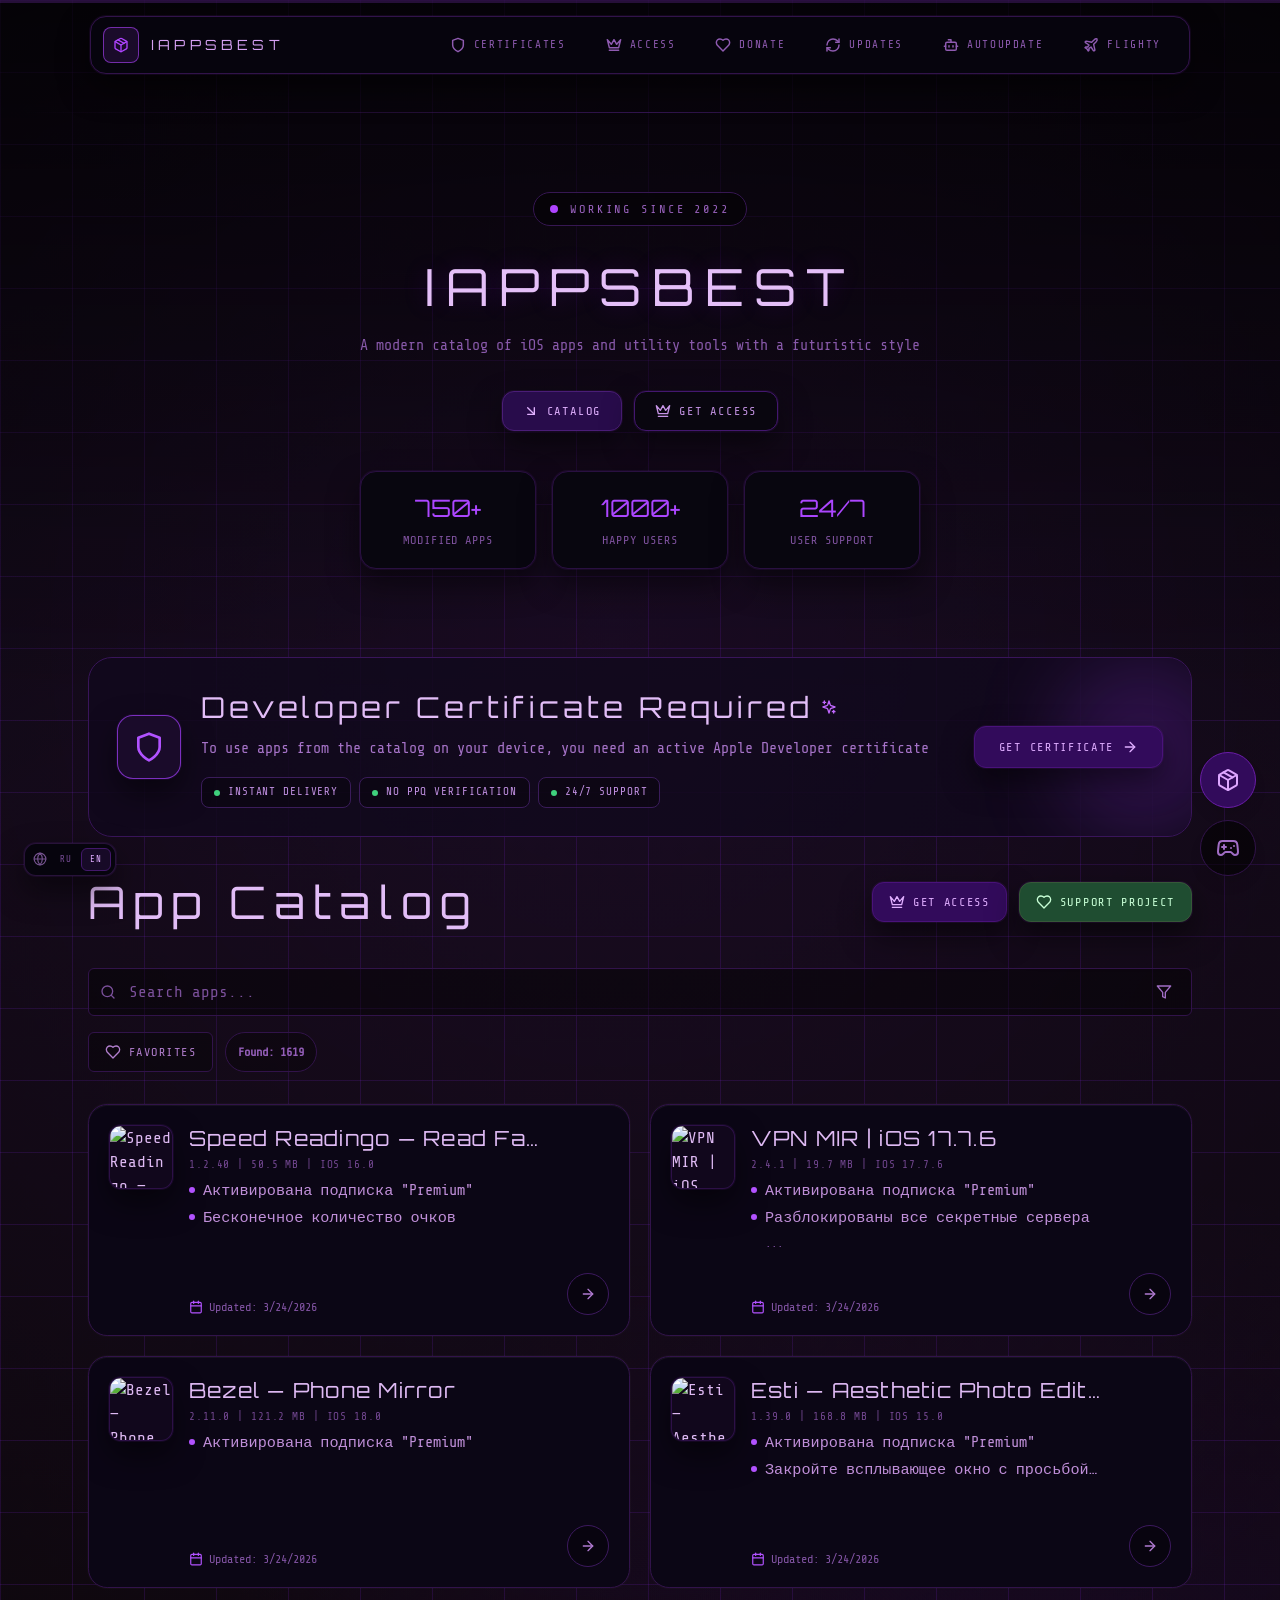
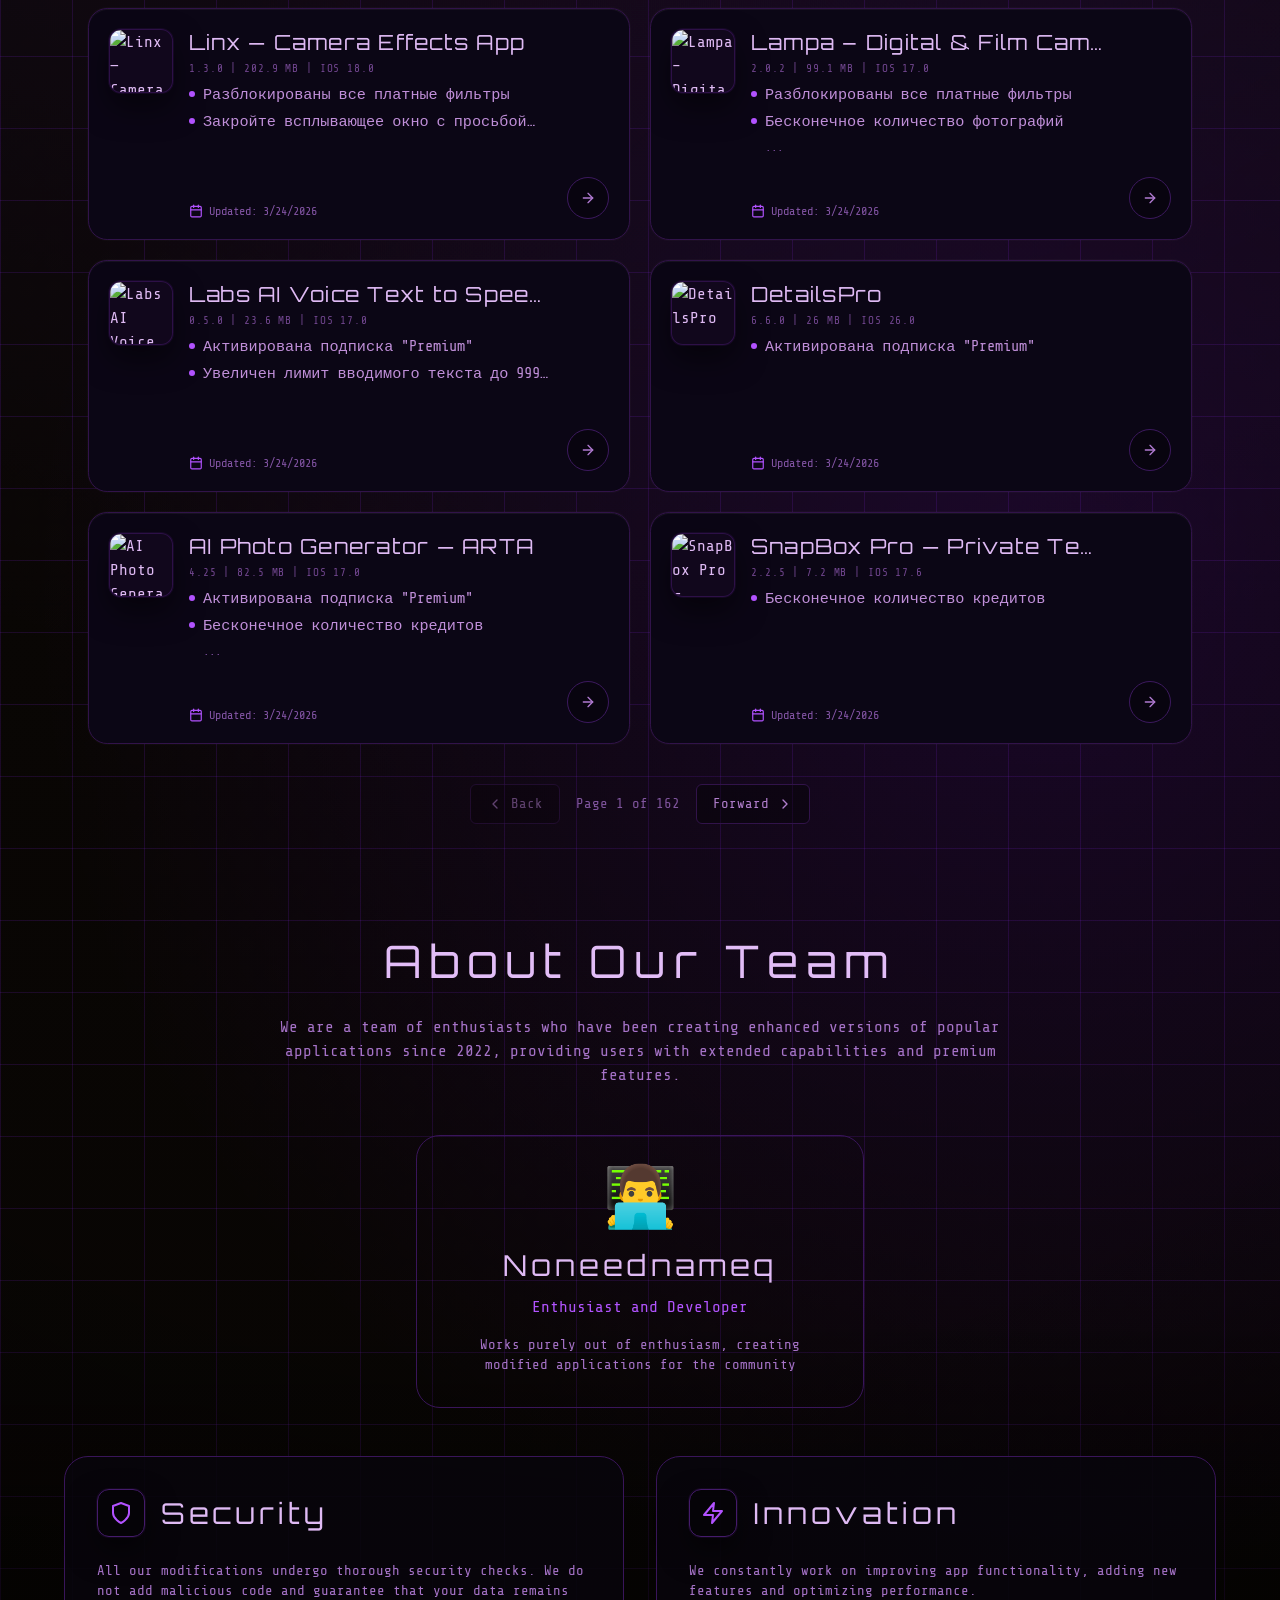
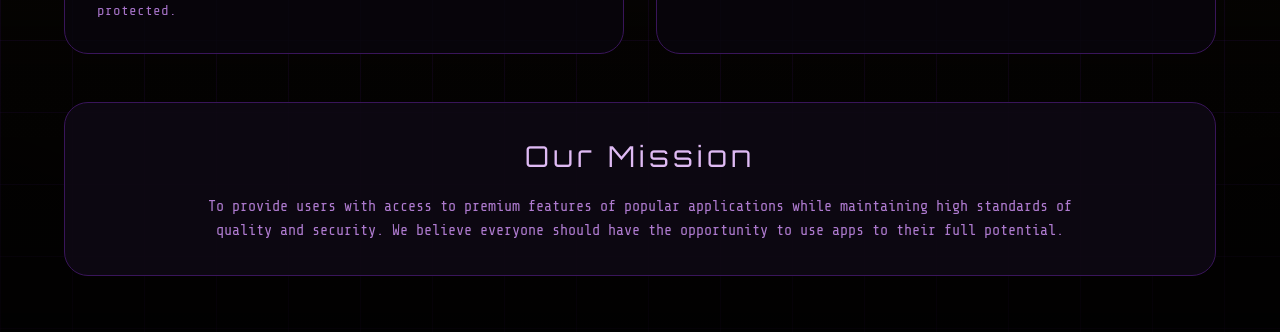
==== commit d5f8c46c: "fix: relative paths for GitHub Pages subpath" ====
--- a/index.html
+++ b/index.html
@@ -1 +1 @@
-<!DOCTYPE html><html lang="ru"><head><meta charSet="utf-8"/><meta name="viewport" content="width=device-width, initial-scale=1, maximum-scale=1, user-scalable=no"/><link rel="stylesheet" href="/_next/static/css/55dfdf822e699a01.css" crossorigin="" data-precedence="next"/><link rel="preload" as="script" fetchPriority="low" href="/_next/static/chunks/webpack-c4aba581e519de27.js" crossorigin=""/><script src="/_next/static/chunks/fd9d1056-d031a49b1e4f3d4c.js" async="" crossorigin=""></script><script src="/_next/static/chunks/69-092a6b0d1a4aa075.js" async="" crossorigin=""></script><script src="/_next/static/chunks/main-app-09a7be098ec83db3.js" async="" crossorigin=""></script><script src="/_next/static/chunks/738-90b9865ca5382f3d.js" async=""></script><script src="/_next/static/chunks/150-2700f473d99da478.js" async=""></script><script src="/_next/static/chunks/993-99b7fa92687599b5.js" async=""></script><script src="/_next/static/chunks/484-b1df138fa72d3513.js" async=""></script><script src="/_next/static/chunks/170-5ff58de736461213.js" async=""></script><script src="/_next/static/chunks/54-cb80787c81aec7e1.js" async=""></script><script src="/_next/static/chunks/362-c5a9e368c78aa19a.js" async=""></script><script src="/_next/static/chunks/512-4fd45e2bd16c630f.js" async=""></script><script src="/_next/static/chunks/app/page-b199a8936810d70d.js" async=""></script><script src="/_next/static/chunks/app/layout-cd9715c92548a6ed.js" async=""></script><link rel="preload" href="/no-zoom.js" as="script"/><title>Каталог Приложений</title><meta name="description" content="Каталог модифицированных приложений для iOS"/><link rel="manifest" href="/manifest.json"/><link rel="icon" href="/favicon.ico" sizes="32x32"/><link rel="icon" href="/favicon-16x16.png" sizes="16x16" type="image/png"/><link rel="icon" href="/favicon-32x32.png" sizes="32x32" type="image/png"/><link rel="icon" href="/android-chrome-192x192.png" sizes="192x192" type="image/png"/><link rel="icon" href="/android-chrome-512x512.png" sizes="512x512" type="image/png"/><link rel="apple-touch-icon" href="/apple-touch-icon.png" sizes="180x180" type="image/png"/><script src="/_next/static/chunks/polyfills-c67a75d1b6f99dc8.js" crossorigin="" noModule=""></script></head><body class="min-h-screen"><main><div class="flare-theme flare-route relative min-h-screen overflow-x-hidden text-[#dfbaf4]"><div class="pointer-events-none fixed inset-x-0 top-0 z-[120] h-[3px]" style="padding-top:env(safe-area-inset-top)" aria-hidden="true"><div class="h-full w-full bg-[#a942ff]/20"></div><div style="transform:scaleX(0);transform-origin:0% 50%" class="absolute left-0 top-0 h-full w-full bg-gradient-to-r from-[#c16aff] via-[#b04cff] to-[#8e32e0]"></div></div><div class="relative z-10"><div class="fixed left-1/2 top-4 z-50 w-[min(1100px,calc(100%-1rem))] -translate-x-1/2"><div class="relative flex items-center justify-between gap-2 rounded-2xl border border-[#31134a] bg-[#08040d] px-2 py-2.5 shadow-[0_0_0_1px_rgba(163, 56, 255,0.16),0_18px_42px_rgba(0,0,0,0.62)] sm:gap-3 sm:px-3"><a class="hidden items-center gap-3 pr-4 md:flex" href="/#home"><div class="flex h-9 w-9 items-center justify-center rounded-lg border border-[#af44ff]/60 bg-[#1a0b2a]"><svg xmlns="http://www.w3.org/2000/svg" width="24" height="24" viewBox="0 0 24 24" fill="none" stroke="currentColor" stroke-width="2" stroke-linecap="round" stroke-linejoin="round" class="lucide lucide-package h-4 w-4 text-[#af44ff]"><path d="m7.5 4.27 9 5.15"></path><path d="M21 8a2 2 0 0 0-1-1.73l-7-4a2 2 0 0 0-2 0l-7 4A2 2 0 0 0 3 8v8a2 2 0 0 0 1 1.73l7 4a2 2 0 0 0 2 0l7-4A2 2 0 0 0 21 16Z"></path><path d="m3.3 7 8.7 5 8.7-5"></path><path d="M12 22V12"></path></svg></div><span class="font-orbitron text-sm tracking-[0.3em] text-[#d6a1f4]">IAPPSBEST</span></a><div class="flex flex-1 items-center justify-center gap-0.5 min-[430px]:gap-1 md:justify-end sm:gap-2"><button class="relative flex items-center gap-1.5 rounded-lg px-1.5 py-2 text-[10px] uppercase tracking-[0.11em] text-[#8f5bb1] transition-colors duration-200 min-[360px]:px-2 min-[430px]:px-2.5 sm:gap-2 sm:px-4 sm:text-[11px] sm:tracking-[0.15em] hover:text-[#ddacff] text-[#ddacff] cursor-pointer"><span class="absolute inset-0 rounded-lg border border-[#42176b] bg-[#1a0b2a]/80"></span><span class="relative z-10 flex items-center gap-1 sm:gap-2"><span class="relative inline-flex h-3.5 w-3.5 items-center justify-center sm:h-4 sm:w-4"><svg xmlns="http://www.w3.org/2000/svg" width="14" height="14" viewBox="0 0 24 24" fill="none" stroke="currentColor" stroke-width="2.2" stroke-linecap="round" stroke-linejoin="round" class="lucide lucide-home h-full w-full"><path d="m3 9 9-7 9 7v11a2 2 0 0 1-2 2H5a2 2 0 0 1-2-2z"></path><polyline points="9 22 9 12 15 12 15 22"></polyline></svg></span><span class="font-techmono text-[10px] sm:text-[11px] max-[519px]:hidden">Главная</span></span></button><button class="relative flex items-center gap-1.5 rounded-lg px-1.5 py-2 text-[10px] uppercase tracking-[0.11em] text-[#8f5bb1] transition-colors duration-200 min-[360px]:px-2 min-[430px]:px-2.5 sm:gap-2 sm:px-4 sm:text-[11px] sm:tracking-[0.15em] hover:text-[#ddacff] cursor-pointer"><span class="relative z-10 flex items-center gap-1 sm:gap-2"><span class="relative inline-flex h-3.5 w-3.5 items-center justify-center sm:h-4 sm:w-4"><svg xmlns="http://www.w3.org/2000/svg" width="14" height="14" viewBox="0 0 24 24" fill="none" stroke="currentColor" stroke-width="2.2" stroke-linecap="round" stroke-linejoin="round" class="lucide lucide-briefcase h-full w-full"><rect width="20" height="14" x="2" y="7" rx="2" ry="2"></rect><path d="M16 21V5a2 2 0 0 0-2-2h-4a2 2 0 0 0-2 2v16"></path></svg></span><span class="font-techmono text-[10px] sm:text-[11px] max-[519px]:hidden">Приложения</span></span></button><button class="relative flex items-center gap-1.5 rounded-lg px-1.5 py-2 text-[10px] uppercase tracking-[0.11em] text-[#8f5bb1] transition-colors duration-200 min-[360px]:px-2 min-[430px]:px-2.5 sm:gap-2 sm:px-4 sm:text-[11px] sm:tracking-[0.15em] hover:text-[#ddacff] cursor-pointer"><span class="relative z-10 flex items-center gap-1 sm:gap-2"><span class="relative inline-flex h-3.5 w-3.5 items-center justify-center sm:h-4 sm:w-4"><svg xmlns="http://www.w3.org/2000/svg" width="14" height="14" viewBox="0 0 24 24" fill="none" stroke="currentColor" stroke-width="2.2" stroke-linecap="round" stroke-linejoin="round" class="lucide lucide-user h-full w-full"><path d="M19 21v-2a4 4 0 0 0-4-4H9a4 4 0 0 0-4 4v2"></path><circle cx="12" cy="7" r="4"></circle></svg></span><span class="font-techmono text-[10px] sm:text-[11px] max-[519px]:hidden">О нас</span></span></button><div class="relative ml-1"><button class="rounded-lg border border-[#39155a] bg-black/35 px-1.5 py-2 text-[#b07ad1] transition-colors hover:bg-[#180b27] hover:text-[#ddacff] min-[360px]:px-2 min-[430px]:px-3" aria-label="Open routing menu" aria-expanded="false"><svg xmlns="http://www.w3.org/2000/svg" width="24" height="24" viewBox="0 0 24 24" fill="none" stroke="currentColor" stroke-width="2" stroke-linecap="round" stroke-linejoin="round" class="lucide lucide-menu h-4 w-4"><line x1="4" x2="20" y1="12" y2="12"></line><line x1="4" x2="20" y1="6" y2="6"></line><line x1="4" x2="20" y1="18" y2="18"></line></svg></button></div></div></div></div><section id="home" class="relative flex min-h-[560px] w-full items-center justify-center overflow-hidden px-4 pb-16 pt-44 sm:px-6 md:pt-48"><div class="pointer-events-none absolute inset-x-6 top-28 h-px bg-gradient-to-r from-transparent via-[#441b6b] to-transparent opacity-70"></div><div class="relative z-10 mx-auto max-w-5xl text-center text-[#e2bdf7]"><div class="mb-8 inline-flex items-center gap-3 rounded-full border border-[#361752] bg-black/40 px-4 py-2 backdrop-blur-sm" style="opacity:0;transform:translateY(30px)"><span class="h-2 w-2 rounded-full bg-[#af44ff] flare-pulse"></span><span class="font-techmono text-xs uppercase tracking-[0.24em] text-[#9962be]">Работаем с 2022</span></div><h1 class="flare-title mb-5 break-words font-orbitron text-[1.35rem] leading-[1.1] tracking-[0.08em] text-[#e4bff8] sm:text-[2.2rem] sm:tracking-[0.16em] md:text-[2.8rem] md:tracking-[0.2em] lg:text-[3.2rem]" style="opacity:0;transform:translateY(30px)">IAPPSBEST</h1><p class="mx-auto max-w-3xl break-words font-techmono text-[12.5px] leading-relaxed text-[#8859aa] sm:text-[15px]" style="word-break:break-word;overflow-wrap:anywhere;hyphens:auto;opacity:0;transform:translateY(30px)">Каталог приложений и инструментов для iOS в современном техно-формате</p><div class="mt-8 flex flex-col items-center justify-center gap-3 sm:flex-row" style="opacity:0;transform:translateY(30px)"><button class="inline-flex items-center justify-center font-medium focus-visible:outline-none focus-visible:ring-2 focus-visible:ring-ring focus-visible:ring-offset-2 disabled:opacity-50 disabled:pointer-events-none ring-offset-background h-10 group rounded-xl border border-[#4a1d77] bg-[#280c4b] px-5 py-2.5 font-techmono text-xs uppercase tracking-[0.15em] text-[#e1b1ff] transition-colors duration-200 hover:border-[#5b2492] hover:bg-[#310e5a]"><svg xmlns="http://www.w3.org/2000/svg" width="24" height="24" viewBox="0 0 24 24" fill="none" stroke="currentColor" stroke-width="2" stroke-linecap="round" stroke-linejoin="round" class="lucide lucide-arrow-down-right mr-2 h-4 w-4"><path d="m7 7 10 10"></path><path d="M17 7v10H7"></path></svg>Каталог</button><button class="inline-flex items-center justify-center font-medium focus-visible:outline-none focus-visible:ring-2 focus-visible:ring-ring focus-visible:ring-offset-2 disabled:opacity-50 disabled:pointer-events-none ring-offset-background h-10 group rounded-xl border border-[#43176f] bg-[#0d0912] px-5 py-2.5 font-techmono text-xs uppercase tracking-[0.15em] text-[#c694e6] transition-colors duration-200 hover:border-[#58238b] hover:bg-[#160a22]"><svg xmlns="http://www.w3.org/2000/svg" width="24" height="24" viewBox="0 0 24 24" fill="none" stroke="currentColor" stroke-width="2" stroke-linecap="round" stroke-linejoin="round" class="lucide lucide-crown mr-2 h-4 w-4"><path d="m2 4 3 12h14l3-12-6 7-4-7-4 7-6-7zm3 16h14"></path></svg>Получить доступ</button></div><div class="mx-auto mt-10 grid max-w-3xl grid-cols-1 gap-4 sm:grid-cols-3" style="opacity:0;transform:translateY(30px)"><div class="rounded-2xl border border-[#291041] bg-[#0b0710] p-5 text-center shadow-[0_16px_36px_rgba(0,0,0,0.32)]"><div class="mb-2 font-orbitron text-2xl text-[#ac46ff]">750+</div><div class="font-techmono text-xs uppercase tracking-[0.08em] text-[#7f529f]">Модифицированных приложений</div></div><div class="rounded-2xl border border-[#291041] bg-[#0b0710] p-5 text-center shadow-[0_16px_36px_rgba(0,0,0,0.32)]"><div class="mb-2 font-orbitron text-2xl text-[#ac46ff]">1000+</div><div class="font-techmono text-xs uppercase tracking-[0.08em] text-[#7f529f]">Довольных пользователей</div></div><div class="rounded-2xl border border-[#291041] bg-[#0b0710] p-5 text-center shadow-[0_16px_36px_rgba(0,0,0,0.32)]"><div class="mb-2 font-orbitron text-2xl text-[#ac46ff]">24/7</div><div class="font-techmono text-xs uppercase tracking-[0.08em] text-[#7f529f]">Поддержка пользователей</div></div></div></div></section><!--$!--><template data-dgst="BAILOUT_TO_CLIENT_SIDE_RENDERING"></template><!--/$--><button class="fixed bottom-24 left-6 z-50 flex h-12 w-12 items-center justify-center rounded-full border border-[#39155a] bg-[#08040d] text-[#cf83ff] shadow-[0_12px_28px_rgba(0,0,0,0.36)] transition-[opacity,transform,background-color] duration-200 hover:bg-[#190a2a] pointer-events-none translate-y-2 opacity-0"><svg xmlns="http://www.w3.org/2000/svg" width="24" height="24" viewBox="0 0 24 24" fill="none" stroke="currentColor" stroke-width="2" stroke-linecap="round" stroke-linejoin="round" class="lucide lucide-chevron-up h-6 w-6"><path d="m18 15-6-6-6 6"></path></svg></button><div class="fixed bottom-6 left-6 z-50 flex items-center rounded-xl border border-[#2b163f]/90 bg-[#08040d] p-1 shadow-[0_0_0_1px_rgba(163, 56, 255,0.1),0_10px_24px_rgba(0,0,0,0.45)]"><svg xmlns="http://www.w3.org/2000/svg" width="24" height="24" viewBox="0 0 24 24" fill="none" stroke="currentColor" stroke-width="2" stroke-linecap="round" stroke-linejoin="round" class="lucide lucide-globe mx-1 hidden h-3.5 w-3.5 text-[#75538f] min-[430px]:block"><circle cx="12" cy="12" r="10"></circle><path d="M12 2a14.5 14.5 0 0 0 0 20 14.5 14.5 0 0 0 0-20"></path><path d="M2 12h20"></path></svg><button class="rounded-md px-2 py-1 font-techmono text-[9px] uppercase tracking-[0.1em] transition-colors duration-150 border border-[#43186b] bg-[#1a0b2a]/90 text-[#dfacff]" aria-label="Switch language to RU" aria-pressed="true">ru</button><button class="rounded-md px-2 py-1 font-techmono text-[9px] uppercase tracking-[0.1em] transition-colors duration-150 border border-transparent text-[#774c95] hover:text-[#b987d8]" aria-label="Switch language to EN" aria-pressed="false">en</button></div><div id="app-catalog" class="relative z-20 mx-auto mt-2 w-full max-w-6xl px-3 pb-12 sm:mt-4 sm:px-6 md:mt-6"><div class="mb-6 mt-4 sm:mb-8 sm:mt-6"><div class="relative overflow-hidden rounded-3xl border border-[#39155a] bg-[#08050c]/85 shadow-[0_0_0_1px_rgba(170, 71, 255,0.12),0_26px_62px_rgba(0,0,0,0.7)]"><div class="pointer-events-none absolute inset-0 bg-[#9f3bff]/[0.06]"></div><div class="pointer-events-none absolute -right-10 top-1/2 h-44 w-44 -translate-y-1/2 rounded-full bg-[#9f3bff]/20 blur-2xl"></div><div class="relative grid gap-5 p-5 sm:p-7 lg:grid-cols-[auto_1fr_auto] lg:items-center"><div class="flex h-16 w-16 items-center justify-center rounded-2xl border border-[#a43fff]/70 bg-[#1a0b2a]"><svg xmlns="http://www.w3.org/2000/svg" width="24" height="24" viewBox="0 0 24 24" fill="none" stroke="currentColor" stroke-width="2" stroke-linecap="round" stroke-linejoin="round" class="lucide lucide-shield h-8 w-8 text-[#b152ff]"><path d="M12 22s8-4 8-10V5l-8-3-8 3v7c0 6 8 10 8 10"></path></svg></div><div class="min-w-0"><div class="mb-2 flex items-center gap-2"><h3 class="break-words font-orbitron text-[1rem] tracking-[0.08em] text-[#e2bdf7] sm:text-[1.4rem] sm:tracking-[0.12em] md:text-[1.6rem] md:tracking-[0.14em] lg:text-[1.8rem]">Требуется сертификат разработчика</h3><svg xmlns="http://www.w3.org/2000/svg" width="24" height="24" viewBox="0 0 24 24" fill="none" stroke="currentColor" stroke-width="2" stroke-linecap="round" stroke-linejoin="round" class="lucide lucide-sparkles h-4 w-4 text-[#c167ff]"><path d="m12 3-1.912 5.813a2 2 0 0 1-1.275 1.275L3 12l5.813 1.912a2 2 0 0 1 1.275 1.275L12 21l1.912-5.813a2 2 0 0 1 1.275-1.275L21 12l-5.813-1.912a2 2 0 0 1-1.275-1.275L12 3Z"></path><path d="M5 3v4"></path><path d="M19 17v4"></path><path d="M3 5h4"></path><path d="M17 19h4"></path></svg></div><p class="break-words font-techmono text-[12.5px] leading-relaxed text-[#a673c8] sm:text-[15px]" style="word-break:break-word;overflow-wrap:anywhere;hyphens:auto">Для использования приложений из каталога на вашем устройстве должен быть активный сертификат разработчика Apple</p><div class="mt-4 flex flex-wrap gap-2"><span class="inline-flex items-center gap-2 rounded-lg border border-[#3a1c5a] bg-black/30 px-3 py-1.5 font-techmono text-[11px] uppercase tracking-[0.08em] text-[#c190e2]"><span class="h-1.5 w-1.5 rounded-full bg-[#3fd07d]"></span>Моментальная выдача</span><span class="inline-flex items-center gap-2 rounded-lg border border-[#3a1c5a] bg-black/30 px-3 py-1.5 font-techmono text-[11px] uppercase tracking-[0.08em] text-[#c190e2]"><span class="h-1.5 w-1.5 rounded-full bg-[#3fd07d]"></span>Без PPQ проверки</span><span class="inline-flex items-center gap-2 rounded-lg border border-[#3a1c5a] bg-black/30 px-3 py-1.5 font-techmono text-[11px] uppercase tracking-[0.08em] text-[#c190e2]"><span class="h-1.5 w-1.5 rounded-full bg-[#3fd07d]"></span>Поддержка 24/7</span></div></div><button class="group flex items-center justify-center gap-2 rounded-xl border border-[#49127a] bg-[#320b5b] px-6 py-3 font-techmono text-xs uppercase tracking-[0.14em] text-[#dfadff] transition-colors duration-200 hover:bg-[#3e0f6d]">Получить сертификат<svg xmlns="http://www.w3.org/2000/svg" width="24" height="24" viewBox="0 0 24 24" fill="none" stroke="currentColor" stroke-width="2" stroke-linecap="round" stroke-linejoin="round" class="lucide lucide-arrow-right h-4 w-4"><path d="M5 12h14"></path><path d="m12 5 7 7-7 7"></path></svg></button></div></div></div><div class="mb-8 flex flex-col items-center justify-between gap-4 sm:flex-row"><h2 class="break-words text-center font-orbitron text-[1.35rem] tracking-[0.08em] text-[#e2bdf7] sm:text-left sm:text-[2rem] sm:tracking-[0.14em] md:text-[2.4rem] md:tracking-[0.18em] lg:text-[2.8rem]">Каталог приложений</h2><div class="flex w-full flex-col gap-3 sm:w-auto sm:flex-row"><button class="inline-flex items-center justify-center font-medium focus-visible:outline-none focus-visible:ring-2 focus-visible:ring-ring focus-visible:ring-offset-2 disabled:opacity-50 disabled:pointer-events-none ring-offset-background h-10 w-full rounded-xl border border-[#49127a] bg-[#320b5b] px-4 py-2.5 font-techmono text-xs uppercase tracking-[0.14em] text-[#e0aeff] transition-colors duration-200 hover:bg-[#3b0e6a] sm:w-auto"><svg xmlns="http://www.w3.org/2000/svg" width="24" height="24" viewBox="0 0 24 24" fill="none" stroke="currentColor" stroke-width="2" stroke-linecap="round" stroke-linejoin="round" class="lucide lucide-crown mr-2 h-4 w-4 flex-shrink-0"><path d="m2 4 3 12h14l3-12-6 7-4-7-4 7-6-7zm3 16h14"></path></svg><span class="truncate">Получить доступ</span></button><button class="inline-flex items-center justify-center font-medium focus-visible:outline-none focus-visible:ring-2 focus-visible:ring-ring focus-visible:ring-offset-2 disabled:opacity-50 disabled:pointer-events-none ring-offset-background h-10 w-full rounded-xl border border-[#365838] bg-[#1f4d31] px-4 py-2.5 font-techmono text-xs uppercase tracking-[0.14em] text-[#c9ffd7] transition-colors duration-200 hover:bg-[#2a6840] sm:w-auto"><svg xmlns="http://www.w3.org/2000/svg" width="24" height="24" viewBox="0 0 24 24" fill="none" stroke="currentColor" stroke-width="2" stroke-linecap="round" stroke-linejoin="round" class="lucide lucide-heart mr-2 h-4 w-4 flex-shrink-0"><path d="M19 14c1.49-1.46 3-3.21 3-5.5A5.5 5.5 0 0 0 16.5 3c-1.76 0-3 .5-4.5 2-1.5-1.5-2.74-2-4.5-2A5.5 5.5 0 0 0 2 8.5c0 2.3 1.5 4.05 3 5.5l7 7Z"></path></svg><span class="truncate">Поддержать проект</span></button></div></div><div class="mb-8 space-y-4"><div class="relative"><svg xmlns="http://www.w3.org/2000/svg" width="24" height="24" viewBox="0 0 24 24" fill="none" stroke="currentColor" stroke-width="2" stroke-linecap="round" stroke-linejoin="round" class="lucide lucide-search absolute left-3 top-1/2 h-4 w-4 -translate-y-1/2 text-[#7b509b]"><circle cx="11" cy="11" r="8"></circle><path d="m21 21-4.3-4.3"></path></svg><input class="flex w-full rounded-md border px-3 py-2 text-sm ring-offset-background file:border-0 file:bg-transparent file:text-sm file:font-medium focus-visible:outline-none focus-visible:ring-offset-2 disabled:cursor-not-allowed disabled:opacity-50 h-12 border-[#31134a] bg-black/40 pl-10 pr-10 font-techmono text-[#dfbaf4] placeholder:text-[#7b509b] focus-visible:ring-1 focus-visible:ring-[#a83eff]" placeholder="Поиск приложений..." autoComplete="off" autoCorrect="off" autoCapitalize="off" spellCheck="false" inputMode="search" style="font-size:16px" value=""/><button class="inline-flex items-center justify-center rounded-md text-sm font-medium transition-colors focus-visible:outline-none focus-visible:ring-2 focus-visible:ring-ring focus-visible:ring-offset-2 disabled:opacity-50 disabled:pointer-events-none ring-offset-background hover:text-accent-foreground h-10 w-10 absolute right-2 top-1/2 -translate-y-1/2 text-[#a16dc5] hover:bg-[#1c0b2d]" type="button" aria-haspopup="dialog" aria-expanded="false" aria-controls="radix-:Rqquuda:" data-state="closed"><svg xmlns="http://www.w3.org/2000/svg" width="24" height="24" viewBox="0 0 24 24" fill="none" stroke="currentColor" stroke-width="2" stroke-linecap="round" stroke-linejoin="round" class="lucide lucide-filter h-4 w-4"><polygon points="22 3 2 3 10 12.46 10 19 14 21 14 12.46 22 3"></polygon></svg></button></div><div class="flex flex-wrap gap-3"><button class="inline-flex items-center justify-center rounded-md font-medium focus-visible:outline-none focus-visible:ring-2 focus-visible:ring-ring focus-visible:ring-offset-2 disabled:opacity-50 disabled:pointer-events-none ring-offset-background border hover:text-accent-foreground h-10 py-2 px-4 font-techmono text-xs uppercase tracking-[0.12em] transition-colors duration-200 border-[#31134a] bg-black/35 text-[#b17ecd] hover:bg-[#190926]"><svg xmlns="http://www.w3.org/2000/svg" width="24" height="24" viewBox="0 0 24 24" fill="none" stroke="currentColor" stroke-width="2" stroke-linecap="round" stroke-linejoin="round" class="lucide lucide-heart mr-2 h-4 w-4"><path d="M19 14c1.49-1.46 3-3.21 3-5.5A5.5 5.5 0 0 0 16.5 3c-1.76 0-3 .5-4.5 2-1.5-1.5-2.74-2-4.5-2A5.5 5.5 0 0 0 2 8.5c0 2.3 1.5 4.05 3 5.5l7 7Z"></path></svg>Избранное<!-- --> </button><div class="inline-flex items-center rounded-full border text-xs font-semibold transition-colors focus:outline-none focus:ring-2 focus:ring-ring focus:ring-offset-2 border-[#31134a] bg-black/30 px-3 py-1 font-techmono text-[#945eb9]">Найдено<!-- -->: <!-- -->1619</div></div></div><div class="mb-10 grid grid-cols-1 gap-5 xl:auto-rows-fr xl:grid-cols-2"><div class="catalog-card group h-full w-full cursor-pointer"><div class="text-card-foreground shadow-sm relative h-full min-h-[208px] overflow-hidden rounded-[1.2rem] border bg-[#08040d] transition-[border-color,background-color,box-shadow] duration-200 xl:h-[232px] xl:min-h-0 border-[#31134a] hover:border-[#3e1867] hover:bg-[#0c0712] hover:shadow-[0_18px_38px_rgba(0,0,0,0.32)]" style="box-shadow:0 0 0 1px rgba(255,255,255,0.02), inset 0 1px 0 rgba(255,255,255,0.05)"><div class="pointer-events-none absolute inset-0 bg-[#a63eff]/[0.03]"></div><button class="absolute right-3 top-3 z-20 rounded-full border border-[#3b1d5a] bg-[#0d0712] p-2 transition-colors duration-200 hover:bg-black/60 opacity-100 md:opacity-0 md:group-hover:opacity-100"><svg xmlns="http://www.w3.org/2000/svg" width="24" height="24" viewBox="0 0 24 24" fill="none" stroke="currentColor" stroke-width="2" stroke-linecap="round" stroke-linejoin="round" class="lucide lucide-heart h-4 w-4 transition-colors duration-300 text-[#e0b7f8]/60"><path d="M19 14c1.49-1.46 3-3.21 3-5.5A5.5 5.5 0 0 0 16.5 3c-1.76 0-3 .5-4.5 2-1.5-1.5-2.74-2-4.5-2A5.5 5.5 0 0 0 2 8.5c0 2.3 1.5 4.05 3 5.5l7 7Z"></path></svg></button><div class="relative z-10 grid h-full grid-cols-[auto,1fr,auto] items-start gap-3 p-4 md:gap-4 md:p-5"><div class="h-14 w-14 flex-shrink-0 overflow-hidden rounded-xl border border-[#39155a]/70 bg-[#150920]/70 md:h-16 md:w-16"><img src="https://is1-ssl.mzstatic.com/image/thumb/Purple221/v4/e3/be/ba/e3bebaad-45ad-67af-f888-7dec3d93961b/AppIcon-0-0-1x_U007ephone-0-1-85-220.png/350x350.jpg" alt="Speed Readingo — Read Faster" class="h-full w-full object-cover" loading="lazy" decoding="async"/></div><div class="flex min-w-0 h-full flex-col"><div class="min-w-0"><div class="mb-1.5 flex items-start justify-between gap-3"><h3 class="truncate font-orbitron text-[1.2rem] leading-tight text-[#dfbaf4] md:text-[1.3rem]">Speed Readingo — Read Faster</h3></div><p class="mb-2 truncate font-techmono text-[11px] uppercase tracking-[0.08em] text-[#71468f]">1.2.40 | 50.5 MB | IOS 16.0</p><div class="space-y-1.5 text-[0.95rem] leading-snug text-[#c08fd9]"><div class="flex items-start gap-2"><span class="mt-1.5 h-1.5 w-1.5 flex-shrink-0 rounded-full bg-[#b252ff]"></span><p class="line-clamp-1">Активирована подписка &quot;Premium&quot;</p></div><div class="flex items-start gap-2"><span class="mt-1.5 h-1.5 w-1.5 flex-shrink-0 rounded-full bg-[#b252ff]"></span><p class="line-clamp-1">Бесконечное количество очков</p></div></div></div><div class="mt-auto flex items-end text-xs text-[#8455a6]"><div class="flex items-center gap-1.5"><svg xmlns="http://www.w3.org/2000/svg" width="24" height="24" viewBox="0 0 24 24" fill="none" stroke="currentColor" stroke-width="2" stroke-linecap="round" stroke-linejoin="round" class="lucide lucide-calendar h-3.5 w-3.5 text-[#b252ff]"><rect width="18" height="18" x="3" y="4" rx="2" ry="2"></rect><line x1="16" x2="16" y1="2" y2="6"></line><line x1="8" x2="8" y1="2" y2="6"></line><line x1="3" x2="21" y1="10" y2="10"></line></svg>Обновлено<!-- -->: <!-- -->24.03.2026</div></div></div><div class="hidden self-end rounded-full border p-3 transition-colors duration-200 sm:flex border-[#3c195e] bg-black/30 text-[#b07ad1]"><svg xmlns="http://www.w3.org/2000/svg" width="24" height="24" viewBox="0 0 24 24" fill="none" stroke="currentColor" stroke-width="2" stroke-linecap="round" stroke-linejoin="round" class="lucide lucide-arrow-right h-4 w-4"><path d="M5 12h14"></path><path d="m12 5 7 7-7 7"></path></svg></div></div></div></div><div class="catalog-card group h-full w-full cursor-pointer"><div class="text-card-foreground shadow-sm relative h-full min-h-[208px] overflow-hidden rounded-[1.2rem] border bg-[#08040d] transition-[border-color,background-color,box-shadow] duration-200 xl:h-[232px] xl:min-h-0 border-[#31134a] hover:border-[#3e1867] hover:bg-[#0c0712] hover:shadow-[0_18px_38px_rgba(0,0,0,0.32)]" style="box-shadow:0 0 0 1px rgba(255,255,255,0.02), inset 0 1px 0 rgba(255,255,255,0.05)"><div class="pointer-events-none absolute inset-0 bg-[#a63eff]/[0.03]"></div><button class="absolute right-3 top-3 z-20 rounded-full border border-[#3b1d5a] bg-[#0d0712] p-2 transition-colors duration-200 hover:bg-black/60 opacity-100 md:opacity-0 md:group-hover:opacity-100"><svg xmlns="http://www.w3.org/2000/svg" width="24" height="24" viewBox="0 0 24 24" fill="none" stroke="currentColor" stroke-width="2" stroke-linecap="round" stroke-linejoin="round" class="lucide lucide-heart h-4 w-4 transition-colors duration-300 text-[#e0b7f8]/60"><path d="M19 14c1.49-1.46 3-3.21 3-5.5A5.5 5.5 0 0 0 16.5 3c-1.76 0-3 .5-4.5 2-1.5-1.5-2.74-2-4.5-2A5.5 5.5 0 0 0 2 8.5c0 2.3 1.5 4.05 3 5.5l7 7Z"></path></svg></button><div class="relative z-10 grid h-full grid-cols-[auto,1fr,auto] items-start gap-3 p-4 md:gap-4 md:p-5"><div class="h-14 w-14 flex-shrink-0 overflow-hidden rounded-xl border border-[#39155a]/70 bg-[#150920]/70 md:h-16 md:w-16"><img src="https://is1-ssl.mzstatic.com/image/thumb/Purple221/v4/e3/fc/f1/e3fcf17a-2934-c258-1b9a-4b82a606b891/AppIcon-0-0-1x_U007epad-0-1-0-85-220.png/350x350.jpg" alt="VPN MIR | iOS 17.7.6" class="h-full w-full object-cover" loading="lazy" decoding="async"/></div><div class="flex min-w-0 h-full flex-col"><div class="min-w-0"><div class="mb-1.5 flex items-start justify-between gap-3"><h3 class="truncate font-orbitron text-[1.2rem] leading-tight text-[#dfbaf4] md:text-[1.3rem]">VPN MIR | iOS 17.7.6</h3></div><p class="mb-2 truncate font-techmono text-[11px] uppercase tracking-[0.08em] text-[#71468f]">2.4.1 | 19.7 MB | IOS 17.7.6</p><div class="space-y-1.5 text-[0.95rem] leading-snug text-[#c08fd9]"><div class="flex items-start gap-2"><span class="mt-1.5 h-1.5 w-1.5 flex-shrink-0 rounded-full bg-[#b252ff]"></span><p class="line-clamp-1">Активирована подписка &quot;Premium&quot;</p></div><div class="flex items-start gap-2"><span class="mt-1.5 h-1.5 w-1.5 flex-shrink-0 rounded-full bg-[#b252ff]"></span><p class="line-clamp-1">Разблокированы все секретные сервера</p></div><p class="pl-3.5 text-xs text-[#945eb9]">...</p></div></div><div class="mt-auto flex items-end text-xs text-[#8455a6]"><div class="flex items-center gap-1.5"><svg xmlns="http://www.w3.org/2000/svg" width="24" height="24" viewBox="0 0 24 24" fill="none" stroke="currentColor" stroke-width="2" stroke-linecap="round" stroke-linejoin="round" class="lucide lucide-calendar h-3.5 w-3.5 text-[#b252ff]"><rect width="18" height="18" x="3" y="4" rx="2" ry="2"></rect><line x1="16" x2="16" y1="2" y2="6"></line><line x1="8" x2="8" y1="2" y2="6"></line><line x1="3" x2="21" y1="10" y2="10"></line></svg>Обновлено<!-- -->: <!-- -->24.03.2026</div></div></div><div class="hidden self-end rounded-full border p-3 transition-colors duration-200 sm:flex border-[#3c195e] bg-black/30 text-[#b07ad1]"><svg xmlns="http://www.w3.org/2000/svg" width="24" height="24" viewBox="0 0 24 24" fill="none" stroke="currentColor" stroke-width="2" stroke-linecap="round" stroke-linejoin="round" class="lucide lucide-arrow-right h-4 w-4"><path d="M5 12h14"></path><path d="m12 5 7 7-7 7"></path></svg></div></div></div></div><div class="catalog-card group h-full w-full cursor-pointer"><div class="text-card-foreground shadow-sm relative h-full min-h-[208px] overflow-hidden rounded-[1.2rem] border bg-[#08040d] transition-[border-color,background-color,box-shadow] duration-200 xl:h-[232px] xl:min-h-0 border-[#31134a] hover:border-[#3e1867] hover:bg-[#0c0712] hover:shadow-[0_18px_38px_rgba(0,0,0,0.32)]" style="box-shadow:0 0 0 1px rgba(255,255,255,0.02), inset 0 1px 0 rgba(255,255,255,0.05)"><div class="pointer-events-none absolute inset-0 bg-[#a63eff]/[0.03]"></div><button class="absolute right-3 top-3 z-20 rounded-full border border-[#3b1d5a] bg-[#0d0712] p-2 transition-colors duration-200 hover:bg-black/60 opacity-100 md:opacity-0 md:group-hover:opacity-100"><svg xmlns="http://www.w3.org/2000/svg" width="24" height="24" viewBox="0 0 24 24" fill="none" stroke="currentColor" stroke-width="2" stroke-linecap="round" stroke-linejoin="round" class="lucide lucide-heart h-4 w-4 transition-colors duration-300 text-[#e0b7f8]/60"><path d="M19 14c1.49-1.46 3-3.21 3-5.5A5.5 5.5 0 0 0 16.5 3c-1.76 0-3 .5-4.5 2-1.5-1.5-2.74-2-4.5-2A5.5 5.5 0 0 0 2 8.5c0 2.3 1.5 4.05 3 5.5l7 7Z"></path></svg></button><div class="relative z-10 grid h-full grid-cols-[auto,1fr,auto] items-start gap-3 p-4 md:gap-4 md:p-5"><div class="h-14 w-14 flex-shrink-0 overflow-hidden rounded-xl border border-[#39155a]/70 bg-[#150920]/70 md:h-16 md:w-16"><img src="https://is1-ssl.mzstatic.com/image/thumb/Purple211/v4/47/e5/8e/47e58e8d-7c9e-92de-5cfd-29ea5fcffc37/AppIcon-0-0-1x_U007epad-0-1-0-sRGB-85-220.png/350x350.jpg" alt="Bezel — Phone Mirror" class="h-full w-full object-cover" loading="lazy" decoding="async"/></div><div class="flex min-w-0 h-full flex-col"><div class="min-w-0"><div class="mb-1.5 flex items-start justify-between gap-3"><h3 class="truncate font-orbitron text-[1.2rem] leading-tight text-[#dfbaf4] md:text-[1.3rem]">Bezel — Phone Mirror</h3></div><p class="mb-2 truncate font-techmono text-[11px] uppercase tracking-[0.08em] text-[#71468f]">2.11.0 | 121.2 MB | IOS 18.0</p><div class="space-y-1.5 text-[0.95rem] leading-snug text-[#c08fd9]"><div class="flex items-start gap-2"><span class="mt-1.5 h-1.5 w-1.5 flex-shrink-0 rounded-full bg-[#b252ff]"></span><p class="line-clamp-1">Активирована подписка &quot;Premium&quot;</p></div></div></div><div class="mt-auto flex items-end text-xs text-[#8455a6]"><div class="flex items-center gap-1.5"><svg xmlns="http://www.w3.org/2000/svg" width="24" height="24" viewBox="0 0 24 24" fill="none" stroke="currentColor" stroke-width="2" stroke-linecap="round" stroke-linejoin="round" class="lucide lucide-calendar h-3.5 w-3.5 text-[#b252ff]"><rect width="18" height="18" x="3" y="4" rx="2" ry="2"></rect><line x1="16" x2="16" y1="2" y2="6"></line><line x1="8" x2="8" y1="2" y2="6"></line><line x1="3" x2="21" y1="10" y2="10"></line></svg>Обновлено<!-- -->: <!-- -->24.03.2026</div></div></div><div class="hidden self-end rounded-full border p-3 transition-colors duration-200 sm:flex border-[#3c195e] bg-black/30 text-[#b07ad1]"><svg xmlns="http://www.w3.org/2000/svg" width="24" height="24" viewBox="0 0 24 24" fill="none" stroke="currentColor" stroke-width="2" stroke-linecap="round" stroke-linejoin="round" class="lucide lucide-arrow-right h-4 w-4"><path d="M5 12h14"></path><path d="m12 5 7 7-7 7"></path></svg></div></div></div></div><div class="catalog-card group h-full w-full cursor-pointer"><div class="text-card-foreground shadow-sm relative h-full min-h-[208px] overflow-hidden rounded-[1.2rem] border bg-[#08040d] transition-[border-color,background-color,box-shadow] duration-200 xl:h-[232px] xl:min-h-0 border-[#31134a] hover:border-[#3e1867] hover:bg-[#0c0712] hover:shadow-[0_18px_38px_rgba(0,0,0,0.32)]" style="box-shadow:0 0 0 1px rgba(255,255,255,0.02), inset 0 1px 0 rgba(255,255,255,0.05)"><div class="pointer-events-none absolute inset-0 bg-[#a63eff]/[0.03]"></div><button class="absolute right-3 top-3 z-20 rounded-full border border-[#3b1d5a] bg-[#0d0712] p-2 transition-colors duration-200 hover:bg-black/60 opacity-100 md:opacity-0 md:group-hover:opacity-100"><svg xmlns="http://www.w3.org/2000/svg" width="24" height="24" viewBox="0 0 24 24" fill="none" stroke="currentColor" stroke-width="2" stroke-linecap="round" stroke-linejoin="round" class="lucide lucide-heart h-4 w-4 transition-colors duration-300 text-[#e0b7f8]/60"><path d="M19 14c1.49-1.46 3-3.21 3-5.5A5.5 5.5 0 0 0 16.5 3c-1.76 0-3 .5-4.5 2-1.5-1.5-2.74-2-4.5-2A5.5 5.5 0 0 0 2 8.5c0 2.3 1.5 4.05 3 5.5l7 7Z"></path></svg></button><div class="relative z-10 grid h-full grid-cols-[auto,1fr,auto] items-start gap-3 p-4 md:gap-4 md:p-5"><div class="h-14 w-14 flex-shrink-0 overflow-hidden rounded-xl border border-[#39155a]/70 bg-[#150920]/70 md:h-16 md:w-16"><img src="https://is1-ssl.mzstatic.com/image/thumb/Purple221/v4/27/04/6c/27046c99-2128-ee74-f237-1ed8aeaa592a/AppIcon-0-0-1x_U007ephone-0-1-0-85-220.png/350x350.jpg" alt="Esti — Aesthetic Photo Editor" class="h-full w-full object-cover" loading="lazy" decoding="async"/></div><div class="flex min-w-0 h-full flex-col"><div class="min-w-0"><div class="mb-1.5 flex items-start justify-between gap-3"><h3 class="truncate font-orbitron text-[1.2rem] leading-tight text-[#dfbaf4] md:text-[1.3rem]">Esti — Aesthetic Photo Editor</h3></div><p class="mb-2 truncate font-techmono text-[11px] uppercase tracking-[0.08em] text-[#71468f]">1.39.0 | 168.8 MB | IOS 15.0</p><div class="space-y-1.5 text-[0.95rem] leading-snug text-[#c08fd9]"><div class="flex items-start gap-2"><span class="mt-1.5 h-1.5 w-1.5 flex-shrink-0 rounded-full bg-[#b252ff]"></span><p class="line-clamp-1">Активирована подписка &quot;Premium&quot;</p></div><div class="flex items-start gap-2"><span class="mt-1.5 h-1.5 w-1.5 flex-shrink-0 rounded-full bg-[#b252ff]"></span><p class="line-clamp-1">Закройте всплывающее окно с просьбой приобрести подписку</p></div></div></div><div class="mt-auto flex items-end text-xs text-[#8455a6]"><div class="flex items-center gap-1.5"><svg xmlns="http://www.w3.org/2000/svg" width="24" height="24" viewBox="0 0 24 24" fill="none" stroke="currentColor" stroke-width="2" stroke-linecap="round" stroke-linejoin="round" class="lucide lucide-calendar h-3.5 w-3.5 text-[#b252ff]"><rect width="18" height="18" x="3" y="4" rx="2" ry="2"></rect><line x1="16" x2="16" y1="2" y2="6"></line><line x1="8" x2="8" y1="2" y2="6"></line><line x1="3" x2="21" y1="10" y2="10"></line></svg>Обновлено<!-- -->: <!-- -->24.03.2026</div></div></div><div class="hidden self-end rounded-full border p-3 transition-colors duration-200 sm:flex border-[#3c195e] bg-black/30 text-[#b07ad1]"><svg xmlns="http://www.w3.org/2000/svg" width="24" height="24" viewBox="0 0 24 24" fill="none" stroke="currentColor" stroke-width="2" stroke-linecap="round" stroke-linejoin="round" class="lucide lucide-arrow-right h-4 w-4"><path d="M5 12h14"></path><path d="m12 5 7 7-7 7"></path></svg></div></div></div></div><div class="catalog-card group h-full w-full cursor-pointer"><div class="text-card-foreground shadow-sm relative h-full min-h-[208px] overflow-hidden rounded-[1.2rem] border bg-[#08040d] transition-[border-color,background-color,box-shadow] duration-200 xl:h-[232px] xl:min-h-0 border-[#31134a] hover:border-[#3e1867] hover:bg-[#0c0712] hover:shadow-[0_18px_38px_rgba(0,0,0,0.32)]" style="box-shadow:0 0 0 1px rgba(255,255,255,0.02), inset 0 1px 0 rgba(255,255,255,0.05)"><div class="pointer-events-none absolute inset-0 bg-[#a63eff]/[0.03]"></div><button class="absolute right-3 top-3 z-20 rounded-full border border-[#3b1d5a] bg-[#0d0712] p-2 transition-colors duration-200 hover:bg-black/60 opacity-100 md:opacity-0 md:group-hover:opacity-100"><svg xmlns="http://www.w3.org/2000/svg" width="24" height="24" viewBox="0 0 24 24" fill="none" stroke="currentColor" stroke-width="2" stroke-linecap="round" stroke-linejoin="round" class="lucide lucide-heart h-4 w-4 transition-colors duration-300 text-[#e0b7f8]/60"><path d="M19 14c1.49-1.46 3-3.21 3-5.5A5.5 5.5 0 0 0 16.5 3c-1.76 0-3 .5-4.5 2-1.5-1.5-2.74-2-4.5-2A5.5 5.5 0 0 0 2 8.5c0 2.3 1.5 4.05 3 5.5l7 7Z"></path></svg></button><div class="relative z-10 grid h-full grid-cols-[auto,1fr,auto] items-start gap-3 p-4 md:gap-4 md:p-5"><div class="h-14 w-14 flex-shrink-0 overflow-hidden rounded-xl border border-[#39155a]/70 bg-[#150920]/70 md:h-16 md:w-16"><img src="https://is1-ssl.mzstatic.com/image/thumb/Purple221/v4/ef/a9/18/efa9189d-ccfb-8990-001e-1f4bff3e229f/AppIcon-0-1x_U007ephone-0-1-0-0-85-220-0.jpeg/350x350.jpg" alt="Linx — Camera Effects App" class="h-full w-full object-cover" loading="lazy" decoding="async"/></div><div class="flex min-w-0 h-full flex-col"><div class="min-w-0"><div class="mb-1.5 flex items-start justify-between gap-3"><h3 class="truncate font-orbitron text-[1.2rem] leading-tight text-[#dfbaf4] md:text-[1.3rem]">Linx — Camera Effects App</h3></div><p class="mb-2 truncate font-techmono text-[11px] uppercase tracking-[0.08em] text-[#71468f]">1.3.0 | 202.9 MB | IOS 18.0</p><div class="space-y-1.5 text-[0.95rem] leading-snug text-[#c08fd9]"><div class="flex items-start gap-2"><span class="mt-1.5 h-1.5 w-1.5 flex-shrink-0 rounded-full bg-[#b252ff]"></span><p class="line-clamp-1">Разблокированы все платные фильтры</p></div><div class="flex items-start gap-2"><span class="mt-1.5 h-1.5 w-1.5 flex-shrink-0 rounded-full bg-[#b252ff]"></span><p class="line-clamp-1">Закройте всплывающее окно с просьбой приобрести подписку</p></div></div></div><div class="mt-auto flex items-end text-xs text-[#8455a6]"><div class="flex items-center gap-1.5"><svg xmlns="http://www.w3.org/2000/svg" width="24" height="24" viewBox="0 0 24 24" fill="none" stroke="currentColor" stroke-width="2" stroke-linecap="round" stroke-linejoin="round" class="lucide lucide-calendar h-3.5 w-3.5 text-[#b252ff]"><rect width="18" height="18" x="3" y="4" rx="2" ry="2"></rect><line x1="16" x2="16" y1="2" y2="6"></line><line x1="8" x2="8" y1="2" y2="6"></line><line x1="3" x2="21" y1="10" y2="10"></line></svg>Обновлено<!-- -->: <!-- -->24.03.2026</div></div></div><div class="hidden self-end rounded-full border p-3 transition-colors duration-200 sm:flex border-[#3c195e] bg-black/30 text-[#b07ad1]"><svg xmlns="http://www.w3.org/2000/svg" width="24" height="24" viewBox="0 0 24 24" fill="none" stroke="currentColor" stroke-width="2" stroke-linecap="round" stroke-linejoin="round" class="lucide lucide-arrow-right h-4 w-4"><path d="M5 12h14"></path><path d="m12 5 7 7-7 7"></path></svg></div></div></div></div><div class="catalog-card group h-full w-full cursor-pointer"><div class="text-card-foreground shadow-sm relative h-full min-h-[208px] overflow-hidden rounded-[1.2rem] border bg-[#08040d] transition-[border-color,background-color,box-shadow] duration-200 xl:h-[232px] xl:min-h-0 border-[#31134a] hover:border-[#3e1867] hover:bg-[#0c0712] hover:shadow-[0_18px_38px_rgba(0,0,0,0.32)]" style="box-shadow:0 0 0 1px rgba(255,255,255,0.02), inset 0 1px 0 rgba(255,255,255,0.05)"><div class="pointer-events-none absolute inset-0 bg-[#a63eff]/[0.03]"></div><button class="absolute right-3 top-3 z-20 rounded-full border border-[#3b1d5a] bg-[#0d0712] p-2 transition-colors duration-200 hover:bg-black/60 opacity-100 md:opacity-0 md:group-hover:opacity-100"><svg xmlns="http://www.w3.org/2000/svg" width="24" height="24" viewBox="0 0 24 24" fill="none" stroke="currentColor" stroke-width="2" stroke-linecap="round" stroke-linejoin="round" class="lucide lucide-heart h-4 w-4 transition-colors duration-300 text-[#e0b7f8]/60"><path d="M19 14c1.49-1.46 3-3.21 3-5.5A5.5 5.5 0 0 0 16.5 3c-1.76 0-3 .5-4.5 2-1.5-1.5-2.74-2-4.5-2A5.5 5.5 0 0 0 2 8.5c0 2.3 1.5 4.05 3 5.5l7 7Z"></path></svg></button><div class="relative z-10 grid h-full grid-cols-[auto,1fr,auto] items-start gap-3 p-4 md:gap-4 md:p-5"><div class="h-14 w-14 flex-shrink-0 overflow-hidden rounded-xl border border-[#39155a]/70 bg-[#150920]/70 md:h-16 md:w-16"><img src="https://is1-ssl.mzstatic.com/image/thumb/Purple211/v4/00/0f/16/000f1650-8d62-e044-6d9f-658734746d17/AppIcon-0-0-1x_U007ephone-0-1-0-85-220.png/350x350.jpg" alt="Lampa – Digital &amp; Film Camera" class="h-full w-full object-cover" loading="lazy" decoding="async"/></div><div class="flex min-w-0 h-full flex-col"><div class="min-w-0"><div class="mb-1.5 flex items-start justify-between gap-3"><h3 class="truncate font-orbitron text-[1.2rem] leading-tight text-[#dfbaf4] md:text-[1.3rem]">Lampa – Digital &amp; Film Camera</h3></div><p class="mb-2 truncate font-techmono text-[11px] uppercase tracking-[0.08em] text-[#71468f]">2.0.2 | 99.1 MB | IOS 17.0</p><div class="space-y-1.5 text-[0.95rem] leading-snug text-[#c08fd9]"><div class="flex items-start gap-2"><span class="mt-1.5 h-1.5 w-1.5 flex-shrink-0 rounded-full bg-[#b252ff]"></span><p class="line-clamp-1">Разблокированы все платные фильтры</p></div><div class="flex items-start gap-2"><span class="mt-1.5 h-1.5 w-1.5 flex-shrink-0 rounded-full bg-[#b252ff]"></span><p class="line-clamp-1">Бесконечное количество фотографий</p></div><p class="pl-3.5 text-xs text-[#945eb9]">...</p></div></div><div class="mt-auto flex items-end text-xs text-[#8455a6]"><div class="flex items-center gap-1.5"><svg xmlns="http://www.w3.org/2000/svg" width="24" height="24" viewBox="0 0 24 24" fill="none" stroke="currentColor" stroke-width="2" stroke-linecap="round" stroke-linejoin="round" class="lucide lucide-calendar h-3.5 w-3.5 text-[#b252ff]"><rect width="18" height="18" x="3" y="4" rx="2" ry="2"></rect><line x1="16" x2="16" y1="2" y2="6"></line><line x1="8" x2="8" y1="2" y2="6"></line><line x1="3" x2="21" y1="10" y2="10"></line></svg>Обновлено<!-- -->: <!-- -->24.03.2026</div></div></div><div class="hidden self-end rounded-full border p-3 transition-colors duration-200 sm:flex border-[#3c195e] bg-black/30 text-[#b07ad1]"><svg xmlns="http://www.w3.org/2000/svg" width="24" height="24" viewBox="0 0 24 24" fill="none" stroke="currentColor" stroke-width="2" stroke-linecap="round" stroke-linejoin="round" class="lucide lucide-arrow-right h-4 w-4"><path d="M5 12h14"></path><path d="m12 5 7 7-7 7"></path></svg></div></div></div></div><div class="catalog-card group h-full w-full cursor-pointer"><div class="text-card-foreground shadow-sm relative h-full min-h-[208px] overflow-hidden rounded-[1.2rem] border bg-[#08040d] transition-[border-color,background-color,box-shadow] duration-200 xl:h-[232px] xl:min-h-0 border-[#31134a] hover:border-[#3e1867] hover:bg-[#0c0712] hover:shadow-[0_18px_38px_rgba(0,0,0,0.32)]" style="box-shadow:0 0 0 1px rgba(255,255,255,0.02), inset 0 1px 0 rgba(255,255,255,0.05)"><div class="pointer-events-none absolute inset-0 bg-[#a63eff]/[0.03]"></div><button class="absolute right-3 top-3 z-20 rounded-full border border-[#3b1d5a] bg-[#0d0712] p-2 transition-colors duration-200 hover:bg-black/60 opacity-100 md:opacity-0 md:group-hover:opacity-100"><svg xmlns="http://www.w3.org/2000/svg" width="24" height="24" viewBox="0 0 24 24" fill="none" stroke="currentColor" stroke-width="2" stroke-linecap="round" stroke-linejoin="round" class="lucide lucide-heart h-4 w-4 transition-colors duration-300 text-[#e0b7f8]/60"><path d="M19 14c1.49-1.46 3-3.21 3-5.5A5.5 5.5 0 0 0 16.5 3c-1.76 0-3 .5-4.5 2-1.5-1.5-2.74-2-4.5-2A5.5 5.5 0 0 0 2 8.5c0 2.3 1.5 4.05 3 5.5l7 7Z"></path></svg></button><div class="relative z-10 grid h-full grid-cols-[auto,1fr,auto] items-start gap-3 p-4 md:gap-4 md:p-5"><div class="h-14 w-14 flex-shrink-0 overflow-hidden rounded-xl border border-[#39155a]/70 bg-[#150920]/70 md:h-16 md:w-16"><img src="https://is1-ssl.mzstatic.com/image/thumb/Purple221/v4/03/51/c0/0351c042-28fb-42be-8a1d-eff7dcd6b0e8/AppIcon-0-0-1x_U007ephone-0-1-85-220.png/350x350.jpg" alt="Labs AI Voice Text to Speech" class="h-full w-full object-cover" loading="lazy" decoding="async"/></div><div class="flex min-w-0 h-full flex-col"><div class="min-w-0"><div class="mb-1.5 flex items-start justify-between gap-3"><h3 class="truncate font-orbitron text-[1.2rem] leading-tight text-[#dfbaf4] md:text-[1.3rem]">Labs AI Voice Text to Speech</h3></div><p class="mb-2 truncate font-techmono text-[11px] uppercase tracking-[0.08em] text-[#71468f]">0.5.0 | 23.6 MB | IOS 17.0</p><div class="space-y-1.5 text-[0.95rem] leading-snug text-[#c08fd9]"><div class="flex items-start gap-2"><span class="mt-1.5 h-1.5 w-1.5 flex-shrink-0 rounded-full bg-[#b252ff]"></span><p class="line-clamp-1">Активирована подписка &quot;Premium&quot;</p></div><div class="flex items-start gap-2"><span class="mt-1.5 h-1.5 w-1.5 flex-shrink-0 rounded-full bg-[#b252ff]"></span><p class="line-clamp-1">Увеличен лимит вводимого текста до 9999 символов</p></div></div></div><div class="mt-auto flex items-end text-xs text-[#8455a6]"><div class="flex items-center gap-1.5"><svg xmlns="http://www.w3.org/2000/svg" width="24" height="24" viewBox="0 0 24 24" fill="none" stroke="currentColor" stroke-width="2" stroke-linecap="round" stroke-linejoin="round" class="lucide lucide-calendar h-3.5 w-3.5 text-[#b252ff]"><rect width="18" height="18" x="3" y="4" rx="2" ry="2"></rect><line x1="16" x2="16" y1="2" y2="6"></line><line x1="8" x2="8" y1="2" y2="6"></line><line x1="3" x2="21" y1="10" y2="10"></line></svg>Обновлено<!-- -->: <!-- -->24.03.2026</div></div></div><div class="hidden self-end rounded-full border p-3 transition-colors duration-200 sm:flex border-[#3c195e] bg-black/30 text-[#b07ad1]"><svg xmlns="http://www.w3.org/2000/svg" width="24" height="24" viewBox="0 0 24 24" fill="none" stroke="currentColor" stroke-width="2" stroke-linecap="round" stroke-linejoin="round" class="lucide lucide-arrow-right h-4 w-4"><path d="M5 12h14"></path><path d="m12 5 7 7-7 7"></path></svg></div></div></div></div><div class="catalog-card group h-full w-full cursor-pointer"><div class="text-card-foreground shadow-sm relative h-full min-h-[208px] overflow-hidden rounded-[1.2rem] border bg-[#08040d] transition-[border-color,background-color,box-shadow] duration-200 xl:h-[232px] xl:min-h-0 border-[#31134a] hover:border-[#3e1867] hover:bg-[#0c0712] hover:shadow-[0_18px_38px_rgba(0,0,0,0.32)]" style="box-shadow:0 0 0 1px rgba(255,255,255,0.02), inset 0 1px 0 rgba(255,255,255,0.05)"><div class="pointer-events-none absolute inset-0 bg-[#a63eff]/[0.03]"></div><button class="absolute right-3 top-3 z-20 rounded-full border border-[#3b1d5a] bg-[#0d0712] p-2 transition-colors duration-200 hover:bg-black/60 opacity-100 md:opacity-0 md:group-hover:opacity-100"><svg xmlns="http://www.w3.org/2000/svg" width="24" height="24" viewBox="0 0 24 24" fill="none" stroke="currentColor" stroke-width="2" stroke-linecap="round" stroke-linejoin="round" class="lucide lucide-heart h-4 w-4 transition-colors duration-300 text-[#e0b7f8]/60"><path d="M19 14c1.49-1.46 3-3.21 3-5.5A5.5 5.5 0 0 0 16.5 3c-1.76 0-3 .5-4.5 2-1.5-1.5-2.74-2-4.5-2A5.5 5.5 0 0 0 2 8.5c0 2.3 1.5 4.05 3 5.5l7 7Z"></path></svg></button><div class="relative z-10 grid h-full grid-cols-[auto,1fr,auto] items-start gap-3 p-4 md:gap-4 md:p-5"><div class="h-14 w-14 flex-shrink-0 overflow-hidden rounded-xl border border-[#39155a]/70 bg-[#150920]/70 md:h-16 md:w-16"><img src="https://is1-ssl.mzstatic.com/image/thumb/Purple211/v4/cc/6b/9a/cc6b9a68-5c16-af17-78d8-0d19247aed3e/AppIcon-0-0-1x_U007epad-0-0-0-1-0-sRGB-85-220.png/350x350.jpg" alt="DetailsPro" class="h-full w-full object-cover" loading="lazy" decoding="async"/></div><div class="flex min-w-0 h-full flex-col"><div class="min-w-0"><div class="mb-1.5 flex items-start justify-between gap-3"><h3 class="truncate font-orbitron text-[1.2rem] leading-tight text-[#dfbaf4] md:text-[1.3rem]">DetailsPro</h3></div><p class="mb-2 truncate font-techmono text-[11px] uppercase tracking-[0.08em] text-[#71468f]">6.6.0 | 26 MB | IOS 26.0</p><div class="space-y-1.5 text-[0.95rem] leading-snug text-[#c08fd9]"><div class="flex items-start gap-2"><span class="mt-1.5 h-1.5 w-1.5 flex-shrink-0 rounded-full bg-[#b252ff]"></span><p class="line-clamp-1">Активирована подписка &quot;Premium&quot;</p></div></div></div><div class="mt-auto flex items-end text-xs text-[#8455a6]"><div class="flex items-center gap-1.5"><svg xmlns="http://www.w3.org/2000/svg" width="24" height="24" viewBox="0 0 24 24" fill="none" stroke="currentColor" stroke-width="2" stroke-linecap="round" stroke-linejoin="round" class="lucide lucide-calendar h-3.5 w-3.5 text-[#b252ff]"><rect width="18" height="18" x="3" y="4" rx="2" ry="2"></rect><line x1="16" x2="16" y1="2" y2="6"></line><line x1="8" x2="8" y1="2" y2="6"></line><line x1="3" x2="21" y1="10" y2="10"></line></svg>Обновлено<!-- -->: <!-- -->24.03.2026</div></div></div><div class="hidden self-end rounded-full border p-3 transition-colors duration-200 sm:flex border-[#3c195e] bg-black/30 text-[#b07ad1]"><svg xmlns="http://www.w3.org/2000/svg" width="24" height="24" viewBox="0 0 24 24" fill="none" stroke="currentColor" stroke-width="2" stroke-linecap="round" stroke-linejoin="round" class="lucide lucide-arrow-right h-4 w-4"><path d="M5 12h14"></path><path d="m12 5 7 7-7 7"></path></svg></div></div></div></div><div class="catalog-card group h-full w-full cursor-pointer"><div class="text-card-foreground shadow-sm relative h-full min-h-[208px] overflow-hidden rounded-[1.2rem] border bg-[#08040d] transition-[border-color,background-color,box-shadow] duration-200 xl:h-[232px] xl:min-h-0 border-[#31134a] hover:border-[#3e1867] hover:bg-[#0c0712] hover:shadow-[0_18px_38px_rgba(0,0,0,0.32)]" style="box-shadow:0 0 0 1px rgba(255,255,255,0.02), inset 0 1px 0 rgba(255,255,255,0.05)"><div class="pointer-events-none absolute inset-0 bg-[#a63eff]/[0.03]"></div><button class="absolute right-3 top-3 z-20 rounded-full border border-[#3b1d5a] bg-[#0d0712] p-2 transition-colors duration-200 hover:bg-black/60 opacity-100 md:opacity-0 md:group-hover:opacity-100"><svg xmlns="http://www.w3.org/2000/svg" width="24" height="24" viewBox="0 0 24 24" fill="none" stroke="currentColor" stroke-width="2" stroke-linecap="round" stroke-linejoin="round" class="lucide lucide-heart h-4 w-4 transition-colors duration-300 text-[#e0b7f8]/60"><path d="M19 14c1.49-1.46 3-3.21 3-5.5A5.5 5.5 0 0 0 16.5 3c-1.76 0-3 .5-4.5 2-1.5-1.5-2.74-2-4.5-2A5.5 5.5 0 0 0 2 8.5c0 2.3 1.5 4.05 3 5.5l7 7Z"></path></svg></button><div class="relative z-10 grid h-full grid-cols-[auto,1fr,auto] items-start gap-3 p-4 md:gap-4 md:p-5"><div class="h-14 w-14 flex-shrink-0 overflow-hidden rounded-xl border border-[#39155a]/70 bg-[#150920]/70 md:h-16 md:w-16"><img src="https://is1-ssl.mzstatic.com/image/thumb/Purple221/v4/06/1e/7d/061e7d20-a152-a799-f036-aa4f09c7f6cd/AppIcon-0-0-1x_U007ephone-0-1-0-85-220.png/350x350.jpg" alt="AI Photo Generator — ARTA" class="h-full w-full object-cover" loading="lazy" decoding="async"/></div><div class="flex min-w-0 h-full flex-col"><div class="min-w-0"><div class="mb-1.5 flex items-start justify-between gap-3"><h3 class="truncate font-orbitron text-[1.2rem] leading-tight text-[#dfbaf4] md:text-[1.3rem]">AI Photo Generator — ARTA</h3></div><p class="mb-2 truncate font-techmono text-[11px] uppercase tracking-[0.08em] text-[#71468f]">4.25 | 82.5 MB | IOS 17.0</p><div class="space-y-1.5 text-[0.95rem] leading-snug text-[#c08fd9]"><div class="flex items-start gap-2"><span class="mt-1.5 h-1.5 w-1.5 flex-shrink-0 rounded-full bg-[#b252ff]"></span><p class="line-clamp-1">Активирована подписка &quot;Premium&quot;</p></div><div class="flex items-start gap-2"><span class="mt-1.5 h-1.5 w-1.5 flex-shrink-0 rounded-full bg-[#b252ff]"></span><p class="line-clamp-1">Бесконечное количество кредитов</p></div><p class="pl-3.5 text-xs text-[#945eb9]">...</p></div></div><div class="mt-auto flex items-end text-xs text-[#8455a6]"><div class="flex items-center gap-1.5"><svg xmlns="http://www.w3.org/2000/svg" width="24" height="24" viewBox="0 0 24 24" fill="none" stroke="currentColor" stroke-width="2" stroke-linecap="round" stroke-linejoin="round" class="lucide lucide-calendar h-3.5 w-3.5 text-[#b252ff]"><rect width="18" height="18" x="3" y="4" rx="2" ry="2"></rect><line x1="16" x2="16" y1="2" y2="6"></line><line x1="8" x2="8" y1="2" y2="6"></line><line x1="3" x2="21" y1="10" y2="10"></line></svg>Обновлено<!-- -->: <!-- -->24.03.2026</div></div></div><div class="hidden self-end rounded-full border p-3 transition-colors duration-200 sm:flex border-[#3c195e] bg-black/30 text-[#b07ad1]"><svg xmlns="http://www.w3.org/2000/svg" width="24" height="24" viewBox="0 0 24 24" fill="none" stroke="currentColor" stroke-width="2" stroke-linecap="round" stroke-linejoin="round" class="lucide lucide-arrow-right h-4 w-4"><path d="M5 12h14"></path><path d="m12 5 7 7-7 7"></path></svg></div></div></div></div><div class="catalog-card group h-full w-full cursor-pointer"><div class="text-card-foreground shadow-sm relative h-full min-h-[208px] overflow-hidden rounded-[1.2rem] border bg-[#08040d] transition-[border-color,background-color,box-shadow] duration-200 xl:h-[232px] xl:min-h-0 border-[#31134a] hover:border-[#3e1867] hover:bg-[#0c0712] hover:shadow-[0_18px_38px_rgba(0,0,0,0.32)]" style="box-shadow:0 0 0 1px rgba(255,255,255,0.02), inset 0 1px 0 rgba(255,255,255,0.05)"><div class="pointer-events-none absolute inset-0 bg-[#a63eff]/[0.03]"></div><button class="absolute right-3 top-3 z-20 rounded-full border border-[#3b1d5a] bg-[#0d0712] p-2 transition-colors duration-200 hover:bg-black/60 opacity-100 md:opacity-0 md:group-hover:opacity-100"><svg xmlns="http://www.w3.org/2000/svg" width="24" height="24" viewBox="0 0 24 24" fill="none" stroke="currentColor" stroke-width="2" stroke-linecap="round" stroke-linejoin="round" class="lucide lucide-heart h-4 w-4 transition-colors duration-300 text-[#e0b7f8]/60"><path d="M19 14c1.49-1.46 3-3.21 3-5.5A5.5 5.5 0 0 0 16.5 3c-1.76 0-3 .5-4.5 2-1.5-1.5-2.74-2-4.5-2A5.5 5.5 0 0 0 2 8.5c0 2.3 1.5 4.05 3 5.5l7 7Z"></path></svg></button><div class="relative z-10 grid h-full grid-cols-[auto,1fr,auto] items-start gap-3 p-4 md:gap-4 md:p-5"><div class="h-14 w-14 flex-shrink-0 overflow-hidden rounded-xl border border-[#39155a]/70 bg-[#150920]/70 md:h-16 md:w-16"><img src="https://is1-ssl.mzstatic.com/image/thumb/Purple211/v4/dc/f6/2d/dcf62d07-2690-342d-81cd-eb694fcdd012/AppIcon-0-0-1x_U007epad-0-1-85-220.png/350x350.jpg" alt="SnapBox Pro — Private Temp Mail" class="h-full w-full object-cover" loading="lazy" decoding="async"/></div><div class="flex min-w-0 h-full flex-col"><div class="min-w-0"><div class="mb-1.5 flex items-start justify-between gap-3"><h3 class="truncate font-orbitron text-[1.2rem] leading-tight text-[#dfbaf4] md:text-[1.3rem]">SnapBox Pro — Private Temp Mail</h3></div><p class="mb-2 truncate font-techmono text-[11px] uppercase tracking-[0.08em] text-[#71468f]">2.2.5 | 7.2 MB | IOS 17.6</p><div class="space-y-1.5 text-[0.95rem] leading-snug text-[#c08fd9]"><div class="flex items-start gap-2"><span class="mt-1.5 h-1.5 w-1.5 flex-shrink-0 rounded-full bg-[#b252ff]"></span><p class="line-clamp-1">Бесконечное количество кредитов</p></div></div></div><div class="mt-auto flex items-end text-xs text-[#8455a6]"><div class="flex items-center gap-1.5"><svg xmlns="http://www.w3.org/2000/svg" width="24" height="24" viewBox="0 0 24 24" fill="none" stroke="currentColor" stroke-width="2" stroke-linecap="round" stroke-linejoin="round" class="lucide lucide-calendar h-3.5 w-3.5 text-[#b252ff]"><rect width="18" height="18" x="3" y="4" rx="2" ry="2"></rect><line x1="16" x2="16" y1="2" y2="6"></line><line x1="8" x2="8" y1="2" y2="6"></line><line x1="3" x2="21" y1="10" y2="10"></line></svg>Обновлено<!-- -->: <!-- -->24.03.2026</div></div></div><div class="hidden self-end rounded-full border p-3 transition-colors duration-200 sm:flex border-[#3c195e] bg-black/30 text-[#b07ad1]"><svg xmlns="http://www.w3.org/2000/svg" width="24" height="24" viewBox="0 0 24 24" fill="none" stroke="currentColor" stroke-width="2" stroke-linecap="round" stroke-linejoin="round" class="lucide lucide-arrow-right h-4 w-4"><path d="M5 12h14"></path><path d="m12 5 7 7-7 7"></path></svg></div></div></div></div></div></div><div class="fixed bottom-6 right-6 z-50 flex flex-col gap-3"><button class="inline-flex items-center justify-center text-sm font-medium focus-visible:outline-none focus-visible:ring-2 focus-visible:ring-ring focus-visible:ring-offset-2 disabled:opacity-50 disabled:pointer-events-none ring-offset-background border hover:text-accent-foreground h-14 w-14 rounded-full shadow-lg transition-colors duration-200 border-[#6a1da8] bg-[#320b5b] text-[#dea7ff] hover:bg-[#3b0e66]"><svg xmlns="http://www.w3.org/2000/svg" width="24" height="24" viewBox="0 0 24 24" fill="none" stroke="currentColor" stroke-width="2" stroke-linecap="round" stroke-linejoin="round" class="lucide lucide-package h-6 w-6"><path d="m7.5 4.27 9 5.15"></path><path d="M21 8a2 2 0 0 0-1-1.73l-7-4a2 2 0 0 0-2 0l-7 4A2 2 0 0 0 3 8v8a2 2 0 0 0 1 1.73l7 4a2 2 0 0 0 2 0l7-4A2 2 0 0 0 21 16Z"></path><path d="m3.3 7 8.7 5 8.7-5"></path><path d="M12 22V12"></path></svg></button><button class="inline-flex items-center justify-center text-sm font-medium focus-visible:outline-none focus-visible:ring-2 focus-visible:ring-ring focus-visible:ring-offset-2 disabled:opacity-50 disabled:pointer-events-none ring-offset-background border hover:text-accent-foreground h-14 w-14 rounded-full shadow-lg transition-colors duration-200 border-[#31134a] bg-black/55 text-[#a16dc5] hover:bg-[#1a0b2a]"><svg xmlns="http://www.w3.org/2000/svg" width="24" height="24" viewBox="0 0 24 24" fill="none" stroke="currentColor" stroke-width="2" stroke-linecap="round" stroke-linejoin="round" class="lucide lucide-gamepad2 h-6 w-6"><line x1="6" x2="10" y1="11" y2="11"></line><line x1="8" x2="8" y1="9" y2="13"></line><line x1="15" x2="15.01" y1="12" y2="12"></line><line x1="18" x2="18.01" y1="10" y2="10"></line><path d="M17.32 5H6.68a4 4 0 0 0-3.978 3.59c-.006.052-.01.101-.017.152C2.604 9.416 2 14.456 2 16a3 3 0 0 0 3 3c1 0 1.5-.5 2-1l1.414-1.414A2 2 0 0 1 9.828 16h4.344a2 2 0 0 1 1.414.586L17 18c.5.5 1 1 2 1a3 3 0 0 0 3-3c0-1.545-.604-6.584-.685-7.258-.007-.05-.011-.1-.017-.151A4 4 0 0 0 17.32 5z"></path></svg></button></div><div id="about-us" class="px-4 py-14 sm:px-6"><div class="mx-auto max-w-6xl"><div class="mb-12 text-center"><h2 class="mb-5 break-words font-orbitron text-[1.35rem] tracking-[0.08em] text-[#e2bdf7] sm:text-[2rem] sm:tracking-[0.14em] md:text-[2.4rem] md:tracking-[0.18em] lg:text-[2.8rem]">О нашей команде</h2><p class="mx-auto max-w-3xl break-words font-techmono text-[12.5px] leading-relaxed text-[#a673c8] sm:text-[15px] md:text-base" style="word-break:break-word;overflow-wrap:anywhere;hyphens:auto">Мы — команда энтузиастов, которая с 2022 года создает улучшенные версии популярных приложений, предоставляя пользователям расширенные возможности и премиум-функции.</p></div><div class="mx-auto mb-12 grid max-w-md grid-cols-1 gap-8"><div class="rounded-3xl border border-[#39155a] bg-[#08050c]/92 p-6 text-center shadow-[0_0_0_1px_rgba(170, 71, 255,0.12),0_22px_48px_rgba(0,0,0,0.42)] sm:p-8"><div class="mb-4 text-6xl">👨‍💻</div><h3 class="mb-2 break-words font-orbitron text-[1rem] tracking-[0.08em] text-[#dfbaf4] sm:text-[1.4rem] sm:tracking-[0.12em] md:text-[1.6rem] md:tracking-[0.14em] lg:text-[1.8rem]">Noneednameq</h3><div class="mb-4 break-words font-techmono text-[#b254ff]">Энтузиаст и разработчик</div><p class="break-words font-techmono text-[12.5px] leading-relaxed text-[#a673c8] sm:text-sm" style="word-break:break-word;overflow-wrap:anywhere;hyphens:auto">Работает исключительно на энтузиазме, создавая модифицированные приложения для сообщества</p></div></div><div class="grid grid-cols-1 gap-8 md:grid-cols-2"><div class="rounded-3xl border border-[#39155a] bg-[#08050c]/85 p-6 sm:p-8"><div class="mb-6 flex items-center gap-4"><div class="flex h-12 w-12 items-center justify-center rounded-xl border border-[#441b6b] bg-black/35"><svg xmlns="http://www.w3.org/2000/svg" width="24" height="24" viewBox="0 0 24 24" fill="none" stroke="currentColor" stroke-width="2" stroke-linecap="round" stroke-linejoin="round" class="lucide lucide-shield h-6 w-6 text-[#b252ff]"><path d="M12 22s8-4 8-10V5l-8-3-8 3v7c0 6 8 10 8 10"></path></svg></div><h3 class="break-words font-orbitron text-[1rem] tracking-[0.08em] text-[#dfbaf4] sm:text-[1.4rem] sm:tracking-[0.12em] md:text-[1.6rem] md:tracking-[0.14em] lg:text-[1.8rem]">Безопасность</h3></div><p class="break-words font-techmono text-[12.5px] leading-relaxed text-[#a673c8] sm:text-sm" style="word-break:break-word;overflow-wrap:anywhere;hyphens:auto">Все наши модификации проходят тщательную проверку на безопасность. Мы не добавляем вредоносный код и гарантируем, что ваши данные остаются защищенными.</p></div><div class="rounded-3xl border border-[#39155a] bg-[#08050c]/85 p-6 sm:p-8"><div class="mb-6 flex items-center gap-4"><div class="flex h-12 w-12 items-center justify-center rounded-xl border border-[#441b6b] bg-black/35"><svg xmlns="http://www.w3.org/2000/svg" width="24" height="24" viewBox="0 0 24 24" fill="none" stroke="currentColor" stroke-width="2" stroke-linecap="round" stroke-linejoin="round" class="lucide lucide-zap h-6 w-6 text-[#b252ff]"><polygon points="13 2 3 14 12 14 11 22 21 10 12 10 13 2"></polygon></svg></div><h3 class="break-words font-orbitron text-[1rem] tracking-[0.08em] text-[#dfbaf4] sm:text-[1.4rem] sm:tracking-[0.12em] md:text-[1.6rem] md:tracking-[0.14em] lg:text-[1.8rem]">Инновации</h3></div><p class="break-words font-techmono text-[12.5px] leading-relaxed text-[#a673c8] sm:text-sm" style="word-break:break-word;overflow-wrap:anywhere;hyphens:auto">Мы постоянно работаем над улучшением функциональности приложений, добавляя новые возможности и оптимизируя производительность.</p></div></div><div class="mt-12 rounded-3xl border border-[#39155a] bg-[#0e0813]/90 p-6 text-center sm:p-8"><h3 class="mb-4 break-words font-orbitron text-[1rem] tracking-[0.08em] text-[#dfbaf4] sm:text-[1.4rem] sm:tracking-[0.12em] md:text-[1.6rem] md:tracking-[0.14em] lg:text-[1.8rem]">Наша миссия</h3><p class="mx-auto max-w-4xl break-words font-techmono text-[12.5px] leading-relaxed text-[#af7bd0] sm:text-[15px]" style="word-break:break-word;overflow-wrap:anywhere;hyphens:auto">Предоставить пользователям доступ к премиум-функциям популярных приложений, сохраняя при этом высокие стандарты качества и безопасности. Мы верим, что каждый должен иметь возможность использовать приложения на полную мощность.</p></div></div></div><!--$!--><template data-dgst="BAILOUT_TO_CLIENT_SIDE_RENDERING"></template><!--/$--><!--$!--><template data-dgst="BAILOUT_TO_CLIENT_SIDE_RENDERING"></template><!--/$--><!--$!--><template data-dgst="BAILOUT_TO_CLIENT_SIDE_RENDERING"></template><!--/$--></div></div></main><script src="/_next/static/chunks/webpack-c4aba581e519de27.js" crossorigin="" async=""></script><script>(self.__next_f=self.__next_f||[]).push([0]);self.__next_f.push([2,null])</script><script>self.__next_f.push([1,"1:HL[\"/_next/static/css/55dfdf822e699a01.css\",\"style\",{\"crossOrigin\":\"\"}]\n0:\"$L2\"\n"])</script><script>self.__next_f.push([1,"3:I[7690,[],\"\"]\n5:I[4035,[\"738\",\"static/chunks/738-90b9865ca5382f3d.js\",\"150\",\"static/chunks/150-2700f473d99da478.js\",\"993\",\"static/chunks/993-99b7fa92687599b5.js\",\"484\",\"static/chunks/484-b1df138fa72d3513.js\",\"170\",\"static/chunks/170-5ff58de736461213.js\",\"54\",\"static/chunks/54-cb80787c81aec7e1.js\",\"362\",\"static/chunks/362-c5a9e368c78aa19a.js\",\"512\",\"static/chunks/512-4fd45e2bd16c630f.js\",\"931\",\"static/chunks/app/page-b199a8936810d70d.js\"],\"\"]\n6:I[509,[\"185\",\"static/chunks/app/layout-cd9715c92548a6ed.js\"],\""])</script><script>self.__next_f.push([1,"LanguageProvider\"]\n7:I[5613,[],\"\"]\n8:I[1778,[],\"\"]\n9:I[5935,[\"185\",\"static/chunks/app/layout-cd9715c92548a6ed.js\"],\"\"]\nb:I[8955,[],\"\"]\nc:[]\n"])</script><script>self.__next_f.push([1,"2:[[[\"$\",\"link\",\"0\",{\"rel\":\"stylesheet\",\"href\":\"/_next/static/css/55dfdf822e699a01.css\",\"precedence\":\"next\",\"crossOrigin\":\"\"}]],[\"$\",\"$L3\",null,{\"buildId\":\"CSexN7UdCSvCi0Q1Ftu6f\",\"assetPrefix\":\"\",\"initialCanonicalUrl\":\"/\",\"initialTree\":[\"\",{\"children\":[\"__PAGE__\",{}]},\"$undefined\",\"$undefined\",true],\"initialSeedData\":[\"\",{\"children\":[\"__PAGE__\",{},[\"$L4\",[\"$\",\"main\",null,{\"children\":[\"$\",\"$L5\",null,{\"initialCatalogData\":{\"apps\":{\"apps\":[{\"appName\":\"Speed Readingo — Read Faster\",\"appBundle\":\"wabyilmaz.speedReadingo\",\"appImage\":\"https://is1-ssl.mzstatic.com/image/thumb/Purple221/v4/e3/be/ba/e3bebaad-45ad-67af-f888-7dec3d93961b/AppIcon-0-0-1x_U007ephone-0-1-85-220.png/350x350.jpg\",\"appVersion\":\"1.2.40 | 50.5 MB | IOS 16.0\",\"appDescription\":\"▎Активирована подписка \\\"Premium\\\"\\n▎Бесконечное количество очков\",\"appUpdateTime\":\"2026-03-24T23:09:21+0300\"},{\"appName\":\"VPN MIR | iOS 17.7.6\",\"appBundle\":\"com.vpnmir.app\",\"appImage\":\"https://is1-ssl.mzstatic.com/image/thumb/Purple221/v4/e3/fc/f1/e3fcf17a-2934-c258-1b9a-4b82a606b891/AppIcon-0-0-1x_U007epad-0-1-0-85-220.png/350x350.jpg\",\"appVersion\":\"2.4.1 | 19.7 MB | IOS 17.7.6\",\"appDescription\":\"▎Активирована подписка \\\"Premium\\\"\\n▎Разблокированы все секретные сервера\\n▎Отсутствуют лимиты на время подключения к серверам\\n▎Fix Extension\",\"appUpdateTime\":\"2026-03-24T23:07:12+0300\"},{\"appName\":\"Bezel — Phone Mirror\",\"appBundle\":\"com.nonstrict.Bezel-appstore\",\"appImage\":\"https://is1-ssl.mzstatic.com/image/thumb/Purple211/v4/47/e5/8e/47e58e8d-7c9e-92de-5cfd-29ea5fcffc37/AppIcon-0-0-1x_U007epad-0-1-0-sRGB-85-220.png/350x350.jpg\",\"appVersion\":\"2.11.0 | 121.2 MB | IOS 18.0\",\"appDescription\":\"▎Активирована подписка \\\"Premium\\\"\",\"appUpdateTime\":\"2026-03-24T23:05:46+0300\"},{\"appName\":\"Esti — Aesthetic Photo Editor\",\"appBundle\":\"com.prequelapp.esti\",\"appImage\":\"https://is1-ssl.mzstatic.com/image/thumb/Purple221/v4/27/04/6c/27046c99-2128-ee74-f237-1ed8aeaa592a/AppIcon-0-0-1x_U007ephone-0-1-0-85-220.png/350x350.jpg\",\"appVersion\":\"1.39.0 | 168.8 MB | IOS 15.0\",\"appDescription\":\"▎Активирована подписка \\\"Premium\\\"\\n\\nЗакройте всплывающее окно с просьбой приобрести подписку\",\"appUpdateTime\":\"2026-03-24T23:05:14+0300\"},{\"appName\":\"Linx — Camera Effects App\",\"appBundle\":\"com.linx.camera\",\"appImage\":\"https://is1-ssl.mzstatic.com/image/thumb/Purple221/v4/ef/a9/18/efa9189d-ccfb-8990-001e-1f4bff3e229f/AppIcon-0-1x_U007ephone-0-1-0-0-85-220-0.jpeg/350x350.jpg\",\"appVersion\":\"1.3.0 | 202.9 MB | IOS 18.0\",\"appDescription\":\"▎Разблокированы все платные фильтры\\n\\nЗакройте всплывающее окно с просьбой приобрести подписку\",\"appUpdateTime\":\"2026-03-24T23:04:38+0300\"},{\"appName\":\"Lampa – Digital \u0026 Film Camera\",\"appBundle\":\"com.lampa.photo\",\"appImage\":\"https://is1-ssl.mzstatic.com/image/thumb/Purple211/v4/00/0f/16/000f1650-8d62-e044-6d9f-658734746d17/AppIcon-0-0-1x_U007ephone-0-1-0-85-220.png/350x350.jpg\",\"appVersion\":\"2.0.2 | 99.1 MB | IOS 17.0\",\"appDescription\":\"▎Разблокированы все платные фильтры\\n▎Бесконечное количество фотографий \\n\\nПерезаходите в приложение каждый раз по истечению количество доступных фотографий\\n\\nЗакройте всплывающее окно с просьбой приобрести подписку\",\"appUpdateTime\":\"2026-03-24T23:03:58+0300\"},{\"appName\":\"Labs AI Voice Text to Speech\",\"appBundle\":\"ai.elevenlabs\",\"appImage\":\"https://is1-ssl.mzstatic.com/image/thumb/Purple221/v4/03/51/c0/0351c042-28fb-42be-8a1d-eff7dcd6b0e8/AppIcon-0-0-1x_U007ephone-0-1-85-220.png/350x350.jpg\",\"appVersion\":\"0.5.0 | 23.6 MB | IOS 17.0\",\"appDescription\":\"▎Активирована подписка \\\"Premium\\\"\\n▎Увеличен лимит вводимого текста до 9999 символов\",\"appUpdateTime\":\"2026-03-24T23:02:42+0300\"},{\"appName\":\"DetailsPro\",\"appBundle\":\"app.funfocus.DetailsPro\",\"appImage\":\"https://is1-ssl.mzstatic.com/image/thumb/Purple211/v4/cc/6b/9a/cc6b9a68-5c16-af17-78d8-0d19247aed3e/AppIcon-0-0-1x_U007epad-0-0-0-1-0-sRGB-85-220.png/350x350.jpg\",\"appVersion\":\"6.6.0 | 26 MB | IOS 26.0\",\"appDescription\":\"▎Активирована подписка \\\"Premium\\\"\",\"appUpdateTime\":\"2026-03-24T23:01:58+0300\"},{\"appName\":\"AI Photo Generator — ARTA\",\"appBundle\":\"com.aiby.aiart\",\"appImage\":\"https://is1-ssl.mzstatic.com/image/thumb/Purple221/v4/06/1e/7d/061e7d20-a152-a799-f036-aa4f09c7f6cd/AppIcon-0-0-1x_U007ephone-0-1-0-85-220.png/350x350.jpg\",\"appVersion\":\"4.25 | 82.5 MB | IOS 17.0\",\"appDescription\":\"▎Активирована подписка \\\"Premium\\\"\\n▎Бесконечное количество кредитов\\n\\nЗакройте всплывающее окно с просьбой приобрести подписку\",\"appUpdateTime\":\"2026-03-24T23:01:24+0300\"},{\"appName\":\"SnapBox Pro — Private Temp Mail\",\"appBundle\":\"com.magicstudio.SnapBox\",\"appImage\":\"https://is1-ssl.mzstatic.com/image/thumb/Purple211/v4/dc/f6/2d/dcf62d07-2690-342d-81cd-eb694fcdd012/AppIcon-0-0-1x_U007epad-0-1-85-220.png/350x350.jpg\",\"appVersion\":\"2.2.5 | 7.2 MB | IOS 17.6\",\"appDescription\":\"▎Бесконечное количество кредитов\",\"appUpdateTime\":\"2026-03-24T23:00:27+0300\"}],\"totalCount\":1619},\"iosgods\":{\"apps\":[{\"appUpdateTime\":\"2025-07-01T17:08:09+0300\",\"appName\":\"Mobile Legends — Bang Bang\",\"appBundle\":\"com.mobile.legends\",\"appVersion\":\"1.9.94.1090.4 | 169 MB | IOS 12.0\",\"appImage\":\"https://is1-ssl.mzstatic.com/image/thumb/Purple221/v4/c8/fa/8d/c8fa8d5f-75f3-c055-8d17-12114a5642f7/AppIcon-0-0-1x_U007emarketing-0-7-0-85-220.png/350x350.jpg\",\"appPackage\":\"https://github.com/IAppsBestRepository/UploadGames/releases/download/30.06.2025/Mobile.Legends_.Bang.Bang_1.9.91_1751378693.ipa\",\"appDescription\":\"▎Активирована подписка \\\"iOSGods VIP\\\"\"},{\"appUpdateTime\":\"2025-07-01T17:03:41+0300\",\"appName\":\"Tower of God — NEW WORLD\",\"appBundle\":\"com.netmarble.tog\",\"appVersion\":\"2.12.00 | 116 MB | IOS 12.2\",\"appImage\":\"https://is1-ssl.mzstatic.com/image/thumb/Purple211/v4/1a/13/f8/1a13f8e6-efa9-1f6e-4a3b-ae28850a0fc5/AppIcon-0-0-1x_U007emarketing-0-8-0-85-220.png/350x350.jpg\",\"appPackage\":\"https://github.com/IAppsBestRepository/UploadGames/releases/download/30.06.2025/Tower.Of.God_.New.World_2.12.00_1751298183.ipa\",\"appDescription\":\"▎Активирована подписка \\\"iOSGods VIP\\\"\"},{\"appUpdateTime\":\"2025-07-01T17:02:53+0300\",\"appName\":\"Tiny Defense — Tower Defense\",\"appBundle\":\"com.bumbloo.tinydefense\",\"appVersion\":\"0.4.0 | 54.1 MB | IOS 13.0\",\"appImage\":\"https://is1-ssl.mzstatic.com/image/thumb/Purple221/v4/48/07/4a/48074a44-0c99-e1d8-88ce-cd985d1a743b/AppIcon-0-0-1x_U007emarketing-0-8-0-85-220.png/350x350.jpg\",\"appPackage\":\"https://github.com/IAppsBestRepository/UploadGames/releases/download/30.06.2025/TinyDefense_0.4.0_1751298443.ipa\",\"appDescription\":\"▎Активирована подписка \\\"iOSGods VIP\\\"\"},{\"appUpdateTime\":\"2025-07-01T17:02:02+0300\",\"appName\":\"The Wolf — Animal Hunting Game\",\"appBundle\":\"com.swiftappskom.thewolfrpg\",\"appVersion\":\"4.0.2 | 129 MB | IOS 13.0\",\"appImage\":\"https://is1-ssl.mzstatic.com/image/thumb/Purple221/v4/d5/ce/ab/d5ceab70-74a5-b3af-c56e-e49de7b0e125/AppIcon-0-0-1x_U007emarketing-0-8-0-85-220.png/350x350.jpg\",\"appPackage\":\"https://github.com/IAppsBestRepository/UploadGames/releases/download/30.06.2025/The.Wolf_4.0.2_1751298352.ipa\",\"appDescription\":\"▎Активирована подписка \\\"iOSGods VIP\\\"\"},{\"appUpdateTime\":\"2025-07-01T17:01:18+0300\",\"appName\":\"The Seven Deadly Sins - Idle\",\"appBundle\":\"com.netmarble.nanarise\",\"appVersion\":\"1.16.0 | 1030 MB | IOS 15.0\",\"appImage\":\"https://is1-ssl.mzstatic.com/image/thumb/Purple211/v4/b8/88/88/b8888896-9740-cec4-1146-2a92b75b365d/AppIcon-1x_U007emarketing-0-8-0-85-220-0.png/350x350.jpg\",\"appPackage\":\"https://github.com/IAppsBestRepository/UploadGames/releases/download/30.06.2025/The.Seven.Deadly.Sins_.Idle.Adventure_1.16.0_1751297929.ipa\",\"appDescription\":\"▎Активирована подписка \\\"iOSGods VIP\\\"\"},{\"appUpdateTime\":\"2025-07-01T17:00:49+0300\",\"appName\":\"Subway Surfers\",\"appBundle\":\"com.kiloo.subwaysurfers\",\"appVersion\":\"3.48.10 | 144 MB | IOS 13.0\",\"appImage\":\"https://is1-ssl.mzstatic.com/image/thumb/Purple211/v4/9c/3d/57/9c3d57b9-6436-291f-c77d-546295871dde/AppIcon-0-0-1x_U007emarketing-0-8-0-85-220.png/350x350.jpg\",\"appPackage\":\"https://github.com/IAppsBestRepository/UploadGames/releases/download/30.06.2025/Subway.Surf_3.48.10_1751298554.ipa\",\"appDescription\":\"▎Активирована подписка \\\"iOSGods VIP\\\"\"},{\"appUpdateTime\":\"2025-07-01T17:00:09+0300\",\"appName\":\"Slime Castle — Idle TD RTS Game\",\"appBundle\":\"com.redtailworks.slimetd\",\"appVersion\":\"2.1.6 | 443 MB | IOS 13.0\",\"appImage\":\"https://is1-ssl.mzstatic.com/image/thumb/Purple221/v4/b4/48/6f/b4486f13-e6db-60eb-fe80-a9f764d16bb6/AppIcon-0-0-1x_U007emarketing-0-8-0-85-220.png/350x350.jpg\",\"appPackage\":\"https://github.com/IAppsBestRepository/UploadGames/releases/download/30.06.2025/Slime.Castle_2.1.6_1751376624.ipa\",\"appDescription\":\"▎Активирована подписка \\\"iOSGods VIP\\\"\"},{\"appUpdateTime\":\"2025-07-01T16:59:12+0300\",\"appName\":\"Shadow Fight 4 — Arena\",\"appBundle\":\"com.nekki.shadowfightarena\",\"appVersion\":\"1.9.50 | 163 MB | IOS 15.0\",\"appImage\":\"https://is1-ssl.mzstatic.com/image/thumb/Purple221/v4/8b/25/fa/8b25fa83-6ab1-09f3-2614-9dc68bce0333/AppIcon-1x_U007emarketing-0-8-0-85-220-0.png/350x350.jpg\",\"appPackage\":\"https://github.com/IAppsBestRepository/UploadGames/releases/download/30.06.2025/Shadow.Fight.4_1.9.50_1751298120.ipa\",\"appDescription\":\"▎Активирована подписка \\\"iOSGods VIP\\\"\"},{\"appUpdateTime\":\"2025-07-01T16:58:24+0300\",\"appName\":\"Shadow Fight 3 — RPG Fighting\",\"appBundle\":\"com.nekki.shadowfight3\",\"appVersion\":\"1.41.2 | 175 MB | IOS 13.0\",\"appImage\":\"https://is1-ssl.mzstatic.com/image/thumb/Purple211/v4/51/63/3c/51633c0a-3dd6-eb15-7fbe-f6b1444eafba/AppIcon-1x_U007emarketing-0-8-0-85-220-0.png/350x350.jpg\",\"appPackage\":\"https://github.com/IAppsBestRepository/UploadGames/releases/download/30.06.2025/Shadow.Fight.3_1.41.2_1751298064.ipa\",\"appDescription\":\"▎Активирована подписка \\\"iOSGods VIP\\\"\"},{\"appUpdateTime\":\"2025-07-01T16:57:28+0300\",\"appName\":\"Sneaky Sasquatch\",\"appBundle\":\"com.rac7.SneakySasquatch\",\"appVersion\":\"2.0.6 | 301 MB | IOS 13.0\",\"appImage\":\"https://is1-ssl.mzstatic.com/image/thumb/Purple221/v4/a7/e9/7b/a7e97bce-386b-b09b-70d0-5a8dad685f1a/AppIcon-1x_U007emarketing-0-7-0-85-220-0.png/350x350.jpg\",\"appPackage\":\"https://github.com/IAppsBestRepository/UploadGames/releases/download/30.06.2025/Sasquatch_2.0.6_1751297850.ipa\",\"appDescription\":\"▎Активирована подписка \\\"iOSGods VIP\\\"\"}],\"totalCount\":93}}}]}],null]]},[null,[\"$\",\"html\",null,{\"lang\":\"ru\",\"children\":[\"$\",\"body\",null,{\"className\":\"min-h-screen\",\"children\":[[\"$\",\"$L6\",null,{\"children\":[\"$\",\"$L7\",null,{\"parallelRouterKey\":\"children\",\"segmentPath\":[\"children\"],\"loading\":\"$undefined\",\"loadingStyles\":\"$undefined\",\"loadingScripts\":\"$undefined\",\"hasLoading\":false,\"error\":\"$undefined\",\"errorStyles\":\"$undefined\",\"errorScripts\":\"$undefined\",\"template\":[\"$\",\"$L8\",null,{}],\"templateStyles\":\"$undefined\",\"templateScripts\":\"$undefined\",\"notFound\":[[\"$\",\"title\",null,{\"children\":\"404: This page could not be found.\"}],[\"$\",\"div\",null,{\"style\":{\"fontFamily\":\"system-ui,\\\"Segoe UI\\\",Roboto,Helvetica,Arial,sans-serif,\\\"Apple Color Emoji\\\",\\\"Segoe UI Emoji\\\"\",\"height\":\"100vh\",\"textAlign\":\"center\",\"display\":\"flex\",\"flexDirection\":\"column\",\"alignItems\":\"center\",\"justifyContent\":\"center\"},\"children\":[\"$\",\"div\",null,{\"children\":[[\"$\",\"style\",null,{\"dangerouslySetInnerHTML\":{\"__html\":\"body{color:#000;background:#fff;margin:0}.next-error-h1{border-right:1px solid rgba(0,0,0,.3)}@media (prefers-color-scheme:dark){body{color:#fff;background:#000}.next-error-h1{border-right:1px solid rgba(255,255,255,.3)}}\"}}],[\"$\",\"h1\",null,{\"className\":\"next-error-h1\",\"style\":{\"display\":\"inline-block\",\"margin\":\"0 20px 0 0\",\"padding\":\"0 23px 0 0\",\"fontSize\":24,\"fontWeight\":500,\"verticalAlign\":\"top\",\"lineHeight\":\"49px\"},\"children\":\"404\"}],[\"$\",\"div\",null,{\"style\":{\"display\":\"inline-block\"},\"children\":[\"$\",\"h2\",null,{\"style\":{\"fontSize\":14,\"fontWeight\":400,\"lineHeight\":\"49px\",\"margin\":0},\"children\":\"This page could not be found.\"}]}]]}]}]],\"notFoundStyles\":[],\"styles\":null}]}],[\"$\",\"$L9\",null,{\"src\":\"/no-zoom.js\",\"strategy\":\"afterInteractive\"}]]}]}],null]],\"initialHead\":[false,\"$La\"],\"globalErrorComponent\":\"$b\",\"missingSlots\":\"$Wc\"}]]\n"])</script><script>self.__next_f.push([1,"a:[[\"$\",\"meta\",\"0\",{\"name\":\"viewport\",\"content\":\"width=device-width, initial-scale=1, maximum-scale=1, user-scalable=no\"}],[\"$\",\"meta\",\"1\",{\"charSet\":\"utf-8\"}],[\"$\",\"title\",\"2\",{\"children\":\"Каталог Приложений\"}],[\"$\",\"meta\",\"3\",{\"name\":\"description\",\"content\":\"Каталог модифицированных приложений для iOS\"}],[\"$\",\"link\",\"4\",{\"rel\":\"manifest\",\"href\":\"/manifest.json\"}],[\"$\",\"link\",\"5\",{\"rel\":\"icon\",\"href\":\"/favicon.ico\",\"sizes\":\"32x32\"}],[\"$\",\"link\",\"6\",{\"rel\":\"icon\",\"href\":\"/favicon-16x16.png\",\"sizes\":\"16x16\",\"type\":\"image/png\"}],[\"$\",\"link\",\"7\",{\"rel\":\"icon\",\"href\":\"/favicon-32x32.png\",\"sizes\":\"32x32\",\"type\":\"image/png\"}],[\"$\",\"link\",\"8\",{\"rel\":\"icon\",\"href\":\"/android-chrome-192x192.png\",\"sizes\":\"192x192\",\"type\":\"image/png\"}],[\"$\",\"link\",\"9\",{\"rel\":\"icon\",\"href\":\"/android-chrome-512x512.png\",\"sizes\":\"512x512\",\"type\":\"image/png\"}],[\"$\",\"link\",\"10\",{\"rel\":\"apple-touch-icon\",\"href\":\"/apple-touch-icon.png\",\"sizes\":\"180x180\",\"type\":\"image/png\"}]]\n"])</script><script>self.__next_f.push([1,"4:null\n"])</script><script>self.__next_f.push([1,""])</script></body></html>+<!DOCTYPE html><html lang="ru"><head><meta charSet="utf-8"/><meta name="viewport" content="width=device-width, initial-scale=1, maximum-scale=1, user-scalable=no"/><link rel="stylesheet" href="./_next/static/css/55dfdf822e699a01.css" crossorigin="" data-precedence="next"/><link rel="preload" as="script" fetchPriority="low" href="./_next/static/chunks/webpack-c4aba581e519de27.js" crossorigin=""/><script src="./_next/static/chunks/fd9d1056-d031a49b1e4f3d4c.js" async="" crossorigin=""></script><script src="./_next/static/chunks/69-092a6b0d1a4aa075.js" async="" crossorigin=""></script><script src="./_next/static/chunks/main-app-09a7be098ec83db3.js" async="" crossorigin=""></script><script src="./_next/static/chunks/738-90b9865ca5382f3d.js" async=""></script><script src="./_next/static/chunks/150-2700f473d99da478.js" async=""></script><script src="./_next/static/chunks/993-99b7fa92687599b5.js" async=""></script><script src="./_next/static/chunks/484-b1df138fa72d3513.js" async=""></script><script src="./_next/static/chunks/170-5ff58de736461213.js" async=""></script><script src="./_next/static/chunks/54-cb80787c81aec7e1.js" async=""></script><script src="./_next/static/chunks/362-c5a9e368c78aa19a.js" async=""></script><script src="./_next/static/chunks/512-4fd45e2bd16c630f.js" async=""></script><script src="./_next/static/chunks/app/page-b199a8936810d70d.js" async=""></script><script src="./_next/static/chunks/app/layout-cd9715c92548a6ed.js" async=""></script><link rel="preload" href="./no-zoom.js" as="script"/><title>Каталог Приложений</title><meta name="description" content="Каталог модифицированных приложений для iOS"/><link rel="manifest" href="./manifest.json"/><link rel="icon" href="./favicon.ico" sizes="32x32"/><link rel="icon" href="./favicon-16x16.png" sizes="16x16" type="image/png"/><link rel="icon" href="./favicon-32x32.png" sizes="32x32" type="image/png"/><link rel="icon" href="./android-chrome-192x192.png" sizes="192x192" type="image/png"/><link rel="icon" href="./android-chrome-512x512.png" sizes="512x512" type="image/png"/><link rel="apple-touch-icon" href="./apple-touch-icon.png" sizes="180x180" type="image/png"/><script src="./_next/static/chunks/polyfills-c67a75d1b6f99dc8.js" crossorigin="" noModule=""></script></head><body class="min-h-screen"><main><div class="flare-theme flare-route relative min-h-screen overflow-x-hidden text-[#dfbaf4]"><div class="pointer-events-none fixed inset-x-0 top-0 z-[120] h-[3px]" style="padding-top:env(safe-area-inset-top)" aria-hidden="true"><div class="h-full w-full bg-[#a942ff]/20"></div><div style="transform:scaleX(0);transform-origin:0% 50%" class="absolute left-0 top-0 h-full w-full bg-gradient-to-r from-[#c16aff] via-[#b04cff] to-[#8e32e0]"></div></div><div class="relative z-10"><div class="fixed left-1/2 top-4 z-50 w-[min(1100px,calc(100%-1rem))] -translate-x-1/2"><div class="relative flex items-center justify-between gap-2 rounded-2xl border border-[#31134a] bg-[#08040d] px-2 py-2.5 shadow-[0_0_0_1px_rgba(163, 56, 255,0.16),0_18px_42px_rgba(0,0,0,0.62)] sm:gap-3 sm:px-3"><a class="hidden items-center gap-3 pr-4 md:flex" href="./#home"><div class="flex h-9 w-9 items-center justify-center rounded-lg border border-[#af44ff]/60 bg-[#1a0b2a]"><svg xmlns="http://www.w3.org/2000/svg" width="24" height="24" viewBox="0 0 24 24" fill="none" stroke="currentColor" stroke-width="2" stroke-linecap="round" stroke-linejoin="round" class="lucide lucide-package h-4 w-4 text-[#af44ff]"><path d="m7.5 4.27 9 5.15"></path><path d="M21 8a2 2 0 0 0-1-1.73l-7-4a2 2 0 0 0-2 0l-7 4A2 2 0 0 0 3 8v8a2 2 0 0 0 1 1.73l7 4a2 2 0 0 0 2 0l7-4A2 2 0 0 0 21 16Z"></path><path d="m3.3 7 8.7 5 8.7-5"></path><path d="M12 22V12"></path></svg></div><span class="font-orbitron text-sm tracking-[0.3em] text-[#d6a1f4]">IAPPSBEST</span></a><div class="flex flex-1 items-center justify-center gap-0.5 min-[430px]:gap-1 md:justify-end sm:gap-2"><button class="relative flex items-center gap-1.5 rounded-lg px-1.5 py-2 text-[10px] uppercase tracking-[0.11em] text-[#8f5bb1] transition-colors duration-200 min-[360px]:px-2 min-[430px]:px-2.5 sm:gap-2 sm:px-4 sm:text-[11px] sm:tracking-[0.15em] hover:text-[#ddacff] text-[#ddacff] cursor-pointer"><span class="absolute inset-0 rounded-lg border border-[#42176b] bg-[#1a0b2a]/80"></span><span class="relative z-10 flex items-center gap-1 sm:gap-2"><span class="relative inline-flex h-3.5 w-3.5 items-center justify-center sm:h-4 sm:w-4"><svg xmlns="http://www.w3.org/2000/svg" width="14" height="14" viewBox="0 0 24 24" fill="none" stroke="currentColor" stroke-width="2.2" stroke-linecap="round" stroke-linejoin="round" class="lucide lucide-home h-full w-full"><path d="m3 9 9-7 9 7v11a2 2 0 0 1-2 2H5a2 2 0 0 1-2-2z"></path><polyline points="9 22 9 12 15 12 15 22"></polyline></svg></span><span class="font-techmono text-[10px] sm:text-[11px] max-[519px]:hidden">Главная</span></span></button><button class="relative flex items-center gap-1.5 rounded-lg px-1.5 py-2 text-[10px] uppercase tracking-[0.11em] text-[#8f5bb1] transition-colors duration-200 min-[360px]:px-2 min-[430px]:px-2.5 sm:gap-2 sm:px-4 sm:text-[11px] sm:tracking-[0.15em] hover:text-[#ddacff] cursor-pointer"><span class="relative z-10 flex items-center gap-1 sm:gap-2"><span class="relative inline-flex h-3.5 w-3.5 items-center justify-center sm:h-4 sm:w-4"><svg xmlns="http://www.w3.org/2000/svg" width="14" height="14" viewBox="0 0 24 24" fill="none" stroke="currentColor" stroke-width="2.2" stroke-linecap="round" stroke-linejoin="round" class="lucide lucide-briefcase h-full w-full"><rect width="20" height="14" x="2" y="7" rx="2" ry="2"></rect><path d="M16 21V5a2 2 0 0 0-2-2h-4a2 2 0 0 0-2 2v16"></path></svg></span><span class="font-techmono text-[10px] sm:text-[11px] max-[519px]:hidden">Приложения</span></span></button><button class="relative flex items-center gap-1.5 rounded-lg px-1.5 py-2 text-[10px] uppercase tracking-[0.11em] text-[#8f5bb1] transition-colors duration-200 min-[360px]:px-2 min-[430px]:px-2.5 sm:gap-2 sm:px-4 sm:text-[11px] sm:tracking-[0.15em] hover:text-[#ddacff] cursor-pointer"><span class="relative z-10 flex items-center gap-1 sm:gap-2"><span class="relative inline-flex h-3.5 w-3.5 items-center justify-center sm:h-4 sm:w-4"><svg xmlns="http://www.w3.org/2000/svg" width="14" height="14" viewBox="0 0 24 24" fill="none" stroke="currentColor" stroke-width="2.2" stroke-linecap="round" stroke-linejoin="round" class="lucide lucide-user h-full w-full"><path d="M19 21v-2a4 4 0 0 0-4-4H9a4 4 0 0 0-4 4v2"></path><circle cx="12" cy="7" r="4"></circle></svg></span><span class="font-techmono text-[10px] sm:text-[11px] max-[519px]:hidden">О нас</span></span></button><div class="relative ml-1"><button class="rounded-lg border border-[#39155a] bg-black/35 px-1.5 py-2 text-[#b07ad1] transition-colors hover:bg-[#180b27] hover:text-[#ddacff] min-[360px]:px-2 min-[430px]:px-3" aria-label="Open routing menu" aria-expanded="false"><svg xmlns="http://www.w3.org/2000/svg" width="24" height="24" viewBox="0 0 24 24" fill="none" stroke="currentColor" stroke-width="2" stroke-linecap="round" stroke-linejoin="round" class="lucide lucide-menu h-4 w-4"><line x1="4" x2="20" y1="12" y2="12"></line><line x1="4" x2="20" y1="6" y2="6"></line><line x1="4" x2="20" y1="18" y2="18"></line></svg></button></div></div></div></div><section id="home" class="relative flex min-h-[560px] w-full items-center justify-center overflow-hidden px-4 pb-16 pt-44 sm:px-6 md:pt-48"><div class="pointer-events-none absolute inset-x-6 top-28 h-px bg-gradient-to-r from-transparent via-[#441b6b] to-transparent opacity-70"></div><div class="relative z-10 mx-auto max-w-5xl text-center text-[#e2bdf7]"><div class="mb-8 inline-flex items-center gap-3 rounded-full border border-[#361752] bg-black/40 px-4 py-2 backdrop-blur-sm" style="opacity:0;transform:translateY(30px)"><span class="h-2 w-2 rounded-full bg-[#af44ff] flare-pulse"></span><span class="font-techmono text-xs uppercase tracking-[0.24em] text-[#9962be]">Работаем с 2022</span></div><h1 class="flare-title mb-5 break-words font-orbitron text-[1.35rem] leading-[1.1] tracking-[0.08em] text-[#e4bff8] sm:text-[2.2rem] sm:tracking-[0.16em] md:text-[2.8rem] md:tracking-[0.2em] lg:text-[3.2rem]" style="opacity:0;transform:translateY(30px)">IAPPSBEST</h1><p class="mx-auto max-w-3xl break-words font-techmono text-[12.5px] leading-relaxed text-[#8859aa] sm:text-[15px]" style="word-break:break-word;overflow-wrap:anywhere;hyphens:auto;opacity:0;transform:translateY(30px)">Каталог приложений и инструментов для iOS в современном техно-формате</p><div class="mt-8 flex flex-col items-center justify-center gap-3 sm:flex-row" style="opacity:0;transform:translateY(30px)"><button class="inline-flex items-center justify-center font-medium focus-visible:outline-none focus-visible:ring-2 focus-visible:ring-ring focus-visible:ring-offset-2 disabled:opacity-50 disabled:pointer-events-none ring-offset-background h-10 group rounded-xl border border-[#4a1d77] bg-[#280c4b] px-5 py-2.5 font-techmono text-xs uppercase tracking-[0.15em] text-[#e1b1ff] transition-colors duration-200 hover:border-[#5b2492] hover:bg-[#310e5a]"><svg xmlns="http://www.w3.org/2000/svg" width="24" height="24" viewBox="0 0 24 24" fill="none" stroke="currentColor" stroke-width="2" stroke-linecap="round" stroke-linejoin="round" class="lucide lucide-arrow-down-right mr-2 h-4 w-4"><path d="m7 7 10 10"></path><path d="M17 7v10H7"></path></svg>Каталог</button><button class="inline-flex items-center justify-center font-medium focus-visible:outline-none focus-visible:ring-2 focus-visible:ring-ring focus-visible:ring-offset-2 disabled:opacity-50 disabled:pointer-events-none ring-offset-background h-10 group rounded-xl border border-[#43176f] bg-[#0d0912] px-5 py-2.5 font-techmono text-xs uppercase tracking-[0.15em] text-[#c694e6] transition-colors duration-200 hover:border-[#58238b] hover:bg-[#160a22]"><svg xmlns="http://www.w3.org/2000/svg" width="24" height="24" viewBox="0 0 24 24" fill="none" stroke="currentColor" stroke-width="2" stroke-linecap="round" stroke-linejoin="round" class="lucide lucide-crown mr-2 h-4 w-4"><path d="m2 4 3 12h14l3-12-6 7-4-7-4 7-6-7zm3 16h14"></path></svg>Получить доступ</button></div><div class="mx-auto mt-10 grid max-w-3xl grid-cols-1 gap-4 sm:grid-cols-3" style="opacity:0;transform:translateY(30px)"><div class="rounded-2xl border border-[#291041] bg-[#0b0710] p-5 text-center shadow-[0_16px_36px_rgba(0,0,0,0.32)]"><div class="mb-2 font-orbitron text-2xl text-[#ac46ff]">750+</div><div class="font-techmono text-xs uppercase tracking-[0.08em] text-[#7f529f]">Модифицированных приложений</div></div><div class="rounded-2xl border border-[#291041] bg-[#0b0710] p-5 text-center shadow-[0_16px_36px_rgba(0,0,0,0.32)]"><div class="mb-2 font-orbitron text-2xl text-[#ac46ff]">1000+</div><div class="font-techmono text-xs uppercase tracking-[0.08em] text-[#7f529f]">Довольных пользователей</div></div><div class="rounded-2xl border border-[#291041] bg-[#0b0710] p-5 text-center shadow-[0_16px_36px_rgba(0,0,0,0.32)]"><div class="mb-2 font-orbitron text-2xl text-[#ac46ff]">24/7</div><div class="font-techmono text-xs uppercase tracking-[0.08em] text-[#7f529f]">Поддержка пользователей</div></div></div></div></section><!--$!--><template data-dgst="BAILOUT_TO_CLIENT_SIDE_RENDERING"></template><!--/$--><button class="fixed bottom-24 left-6 z-50 flex h-12 w-12 items-center justify-center rounded-full border border-[#39155a] bg-[#08040d] text-[#cf83ff] shadow-[0_12px_28px_rgba(0,0,0,0.36)] transition-[opacity,transform,background-color] duration-200 hover:bg-[#190a2a] pointer-events-none translate-y-2 opacity-0"><svg xmlns="http://www.w3.org/2000/svg" width="24" height="24" viewBox="0 0 24 24" fill="none" stroke="currentColor" stroke-width="2" stroke-linecap="round" stroke-linejoin="round" class="lucide lucide-chevron-up h-6 w-6"><path d="m18 15-6-6-6 6"></path></svg></button><div class="fixed bottom-6 left-6 z-50 flex items-center rounded-xl border border-[#2b163f]/90 bg-[#08040d] p-1 shadow-[0_0_0_1px_rgba(163, 56, 255,0.1),0_10px_24px_rgba(0,0,0,0.45)]"><svg xmlns="http://www.w3.org/2000/svg" width="24" height="24" viewBox="0 0 24 24" fill="none" stroke="currentColor" stroke-width="2" stroke-linecap="round" stroke-linejoin="round" class="lucide lucide-globe mx-1 hidden h-3.5 w-3.5 text-[#75538f] min-[430px]:block"><circle cx="12" cy="12" r="10"></circle><path d="M12 2a14.5 14.5 0 0 0 0 20 14.5 14.5 0 0 0 0-20"></path><path d="M2 12h20"></path></svg><button class="rounded-md px-2 py-1 font-techmono text-[9px] uppercase tracking-[0.1em] transition-colors duration-150 border border-[#43186b] bg-[#1a0b2a]/90 text-[#dfacff]" aria-label="Switch language to RU" aria-pressed="true">ru</button><button class="rounded-md px-2 py-1 font-techmono text-[9px] uppercase tracking-[0.1em] transition-colors duration-150 border border-transparent text-[#774c95] hover:text-[#b987d8]" aria-label="Switch language to EN" aria-pressed="false">en</button></div><div id="app-catalog" class="relative z-20 mx-auto mt-2 w-full max-w-6xl px-3 pb-12 sm:mt-4 sm:px-6 md:mt-6"><div class="mb-6 mt-4 sm:mb-8 sm:mt-6"><div class="relative overflow-hidden rounded-3xl border border-[#39155a] bg-[#08050c]/85 shadow-[0_0_0_1px_rgba(170, 71, 255,0.12),0_26px_62px_rgba(0,0,0,0.7)]"><div class="pointer-events-none absolute inset-0 bg-[#9f3bff]/[0.06]"></div><div class="pointer-events-none absolute -right-10 top-1/2 h-44 w-44 -translate-y-1/2 rounded-full bg-[#9f3bff]/20 blur-2xl"></div><div class="relative grid gap-5 p-5 sm:p-7 lg:grid-cols-[auto_1fr_auto] lg:items-center"><div class="flex h-16 w-16 items-center justify-center rounded-2xl border border-[#a43fff]/70 bg-[#1a0b2a]"><svg xmlns="http://www.w3.org/2000/svg" width="24" height="24" viewBox="0 0 24 24" fill="none" stroke="currentColor" stroke-width="2" stroke-linecap="round" stroke-linejoin="round" class="lucide lucide-shield h-8 w-8 text-[#b152ff]"><path d="M12 22s8-4 8-10V5l-8-3-8 3v7c0 6 8 10 8 10"></path></svg></div><div class="min-w-0"><div class="mb-2 flex items-center gap-2"><h3 class="break-words font-orbitron text-[1rem] tracking-[0.08em] text-[#e2bdf7] sm:text-[1.4rem] sm:tracking-[0.12em] md:text-[1.6rem] md:tracking-[0.14em] lg:text-[1.8rem]">Требуется сертификат разработчика</h3><svg xmlns="http://www.w3.org/2000/svg" width="24" height="24" viewBox="0 0 24 24" fill="none" stroke="currentColor" stroke-width="2" stroke-linecap="round" stroke-linejoin="round" class="lucide lucide-sparkles h-4 w-4 text-[#c167ff]"><path d="m12 3-1.912 5.813a2 2 0 0 1-1.275 1.275L3 12l5.813 1.912a2 2 0 0 1 1.275 1.275L12 21l1.912-5.813a2 2 0 0 1 1.275-1.275L21 12l-5.813-1.912a2 2 0 0 1-1.275-1.275L12 3Z"></path><path d="M5 3v4"></path><path d="M19 17v4"></path><path d="M3 5h4"></path><path d="M17 19h4"></path></svg></div><p class="break-words font-techmono text-[12.5px] leading-relaxed text-[#a673c8] sm:text-[15px]" style="word-break:break-word;overflow-wrap:anywhere;hyphens:auto">Для использования приложений из каталога на вашем устройстве должен быть активный сертификат разработчика Apple</p><div class="mt-4 flex flex-wrap gap-2"><span class="inline-flex items-center gap-2 rounded-lg border border-[#3a1c5a] bg-black/30 px-3 py-1.5 font-techmono text-[11px] uppercase tracking-[0.08em] text-[#c190e2]"><span class="h-1.5 w-1.5 rounded-full bg-[#3fd07d]"></span>Моментальная выдача</span><span class="inline-flex items-center gap-2 rounded-lg border border-[#3a1c5a] bg-black/30 px-3 py-1.5 font-techmono text-[11px] uppercase tracking-[0.08em] text-[#c190e2]"><span class="h-1.5 w-1.5 rounded-full bg-[#3fd07d]"></span>Без PPQ проверки</span><span class="inline-flex items-center gap-2 rounded-lg border border-[#3a1c5a] bg-black/30 px-3 py-1.5 font-techmono text-[11px] uppercase tracking-[0.08em] text-[#c190e2]"><span class="h-1.5 w-1.5 rounded-full bg-[#3fd07d]"></span>Поддержка 24/7</span></div></div><button class="group flex items-center justify-center gap-2 rounded-xl border border-[#49127a] bg-[#320b5b] px-6 py-3 font-techmono text-xs uppercase tracking-[0.14em] text-[#dfadff] transition-colors duration-200 hover:bg-[#3e0f6d]">Получить сертификат<svg xmlns="http://www.w3.org/2000/svg" width="24" height="24" viewBox="0 0 24 24" fill="none" stroke="currentColor" stroke-width="2" stroke-linecap="round" stroke-linejoin="round" class="lucide lucide-arrow-right h-4 w-4"><path d="M5 12h14"></path><path d="m12 5 7 7-7 7"></path></svg></button></div></div></div><div class="mb-8 flex flex-col items-center justify-between gap-4 sm:flex-row"><h2 class="break-words text-center font-orbitron text-[1.35rem] tracking-[0.08em] text-[#e2bdf7] sm:text-left sm:text-[2rem] sm:tracking-[0.14em] md:text-[2.4rem] md:tracking-[0.18em] lg:text-[2.8rem]">Каталог приложений</h2><div class="flex w-full flex-col gap-3 sm:w-auto sm:flex-row"><button class="inline-flex items-center justify-center font-medium focus-visible:outline-none focus-visible:ring-2 focus-visible:ring-ring focus-visible:ring-offset-2 disabled:opacity-50 disabled:pointer-events-none ring-offset-background h-10 w-full rounded-xl border border-[#49127a] bg-[#320b5b] px-4 py-2.5 font-techmono text-xs uppercase tracking-[0.14em] text-[#e0aeff] transition-colors duration-200 hover:bg-[#3b0e6a] sm:w-auto"><svg xmlns="http://www.w3.org/2000/svg" width="24" height="24" viewBox="0 0 24 24" fill="none" stroke="currentColor" stroke-width="2" stroke-linecap="round" stroke-linejoin="round" class="lucide lucide-crown mr-2 h-4 w-4 flex-shrink-0"><path d="m2 4 3 12h14l3-12-6 7-4-7-4 7-6-7zm3 16h14"></path></svg><span class="truncate">Получить доступ</span></button><button class="inline-flex items-center justify-center font-medium focus-visible:outline-none focus-visible:ring-2 focus-visible:ring-ring focus-visible:ring-offset-2 disabled:opacity-50 disabled:pointer-events-none ring-offset-background h-10 w-full rounded-xl border border-[#365838] bg-[#1f4d31] px-4 py-2.5 font-techmono text-xs uppercase tracking-[0.14em] text-[#c9ffd7] transition-colors duration-200 hover:bg-[#2a6840] sm:w-auto"><svg xmlns="http://www.w3.org/2000/svg" width="24" height="24" viewBox="0 0 24 24" fill="none" stroke="currentColor" stroke-width="2" stroke-linecap="round" stroke-linejoin="round" class="lucide lucide-heart mr-2 h-4 w-4 flex-shrink-0"><path d="M19 14c1.49-1.46 3-3.21 3-5.5A5.5 5.5 0 0 0 16.5 3c-1.76 0-3 .5-4.5 2-1.5-1.5-2.74-2-4.5-2A5.5 5.5 0 0 0 2 8.5c0 2.3 1.5 4.05 3 5.5l7 7Z"></path></svg><span class="truncate">Поддержать проект</span></button></div></div><div class="mb-8 space-y-4"><div class="relative"><svg xmlns="http://www.w3.org/2000/svg" width="24" height="24" viewBox="0 0 24 24" fill="none" stroke="currentColor" stroke-width="2" stroke-linecap="round" stroke-linejoin="round" class="lucide lucide-search absolute left-3 top-1/2 h-4 w-4 -translate-y-1/2 text-[#7b509b]"><circle cx="11" cy="11" r="8"></circle><path d="m21 21-4.3-4.3"></path></svg><input class="flex w-full rounded-md border px-3 py-2 text-sm ring-offset-background file:border-0 file:bg-transparent file:text-sm file:font-medium focus-visible:outline-none focus-visible:ring-offset-2 disabled:cursor-not-allowed disabled:opacity-50 h-12 border-[#31134a] bg-black/40 pl-10 pr-10 font-techmono text-[#dfbaf4] placeholder:text-[#7b509b] focus-visible:ring-1 focus-visible:ring-[#a83eff]" placeholder="Поиск приложений..." autoComplete="off" autoCorrect="off" autoCapitalize="off" spellCheck="false" inputMode="search" style="font-size:16px" value=""/><button class="inline-flex items-center justify-center rounded-md text-sm font-medium transition-colors focus-visible:outline-none focus-visible:ring-2 focus-visible:ring-ring focus-visible:ring-offset-2 disabled:opacity-50 disabled:pointer-events-none ring-offset-background hover:text-accent-foreground h-10 w-10 absolute right-2 top-1/2 -translate-y-1/2 text-[#a16dc5] hover:bg-[#1c0b2d]" type="button" aria-haspopup="dialog" aria-expanded="false" aria-controls="radix-:Rqquuda:" data-state="closed"><svg xmlns="http://www.w3.org/2000/svg" width="24" height="24" viewBox="0 0 24 24" fill="none" stroke="currentColor" stroke-width="2" stroke-linecap="round" stroke-linejoin="round" class="lucide lucide-filter h-4 w-4"><polygon points="22 3 2 3 10 12.46 10 19 14 21 14 12.46 22 3"></polygon></svg></button></div><div class="flex flex-wrap gap-3"><button class="inline-flex items-center justify-center rounded-md font-medium focus-visible:outline-none focus-visible:ring-2 focus-visible:ring-ring focus-visible:ring-offset-2 disabled:opacity-50 disabled:pointer-events-none ring-offset-background border hover:text-accent-foreground h-10 py-2 px-4 font-techmono text-xs uppercase tracking-[0.12em] transition-colors duration-200 border-[#31134a] bg-black/35 text-[#b17ecd] hover:bg-[#190926]"><svg xmlns="http://www.w3.org/2000/svg" width="24" height="24" viewBox="0 0 24 24" fill="none" stroke="currentColor" stroke-width="2" stroke-linecap="round" stroke-linejoin="round" class="lucide lucide-heart mr-2 h-4 w-4"><path d="M19 14c1.49-1.46 3-3.21 3-5.5A5.5 5.5 0 0 0 16.5 3c-1.76 0-3 .5-4.5 2-1.5-1.5-2.74-2-4.5-2A5.5 5.5 0 0 0 2 8.5c0 2.3 1.5 4.05 3 5.5l7 7Z"></path></svg>Избранное<!-- --> </button><div class="inline-flex items-center rounded-full border text-xs font-semibold transition-colors focus:outline-none focus:ring-2 focus:ring-ring focus:ring-offset-2 border-[#31134a] bg-black/30 px-3 py-1 font-techmono text-[#945eb9]">Найдено<!-- -->: <!-- -->1619</div></div></div><div class="mb-10 grid grid-cols-1 gap-5 xl:auto-rows-fr xl:grid-cols-2"><div class="catalog-card group h-full w-full cursor-pointer"><div class="text-card-foreground shadow-sm relative h-full min-h-[208px] overflow-hidden rounded-[1.2rem] border bg-[#08040d] transition-[border-color,background-color,box-shadow] duration-200 xl:h-[232px] xl:min-h-0 border-[#31134a] hover:border-[#3e1867] hover:bg-[#0c0712] hover:shadow-[0_18px_38px_rgba(0,0,0,0.32)]" style="box-shadow:0 0 0 1px rgba(255,255,255,0.02), inset 0 1px 0 rgba(255,255,255,0.05)"><div class="pointer-events-none absolute inset-0 bg-[#a63eff]/[0.03]"></div><button class="absolute right-3 top-3 z-20 rounded-full border border-[#3b1d5a] bg-[#0d0712] p-2 transition-colors duration-200 hover:bg-black/60 opacity-100 md:opacity-0 md:group-hover:opacity-100"><svg xmlns="http://www.w3.org/2000/svg" width="24" height="24" viewBox="0 0 24 24" fill="none" stroke="currentColor" stroke-width="2" stroke-linecap="round" stroke-linejoin="round" class="lucide lucide-heart h-4 w-4 transition-colors duration-300 text-[#e0b7f8]/60"><path d="M19 14c1.49-1.46 3-3.21 3-5.5A5.5 5.5 0 0 0 16.5 3c-1.76 0-3 .5-4.5 2-1.5-1.5-2.74-2-4.5-2A5.5 5.5 0 0 0 2 8.5c0 2.3 1.5 4.05 3 5.5l7 7Z"></path></svg></button><div class="relative z-10 grid h-full grid-cols-[auto,1fr,auto] items-start gap-3 p-4 md:gap-4 md:p-5"><div class="h-14 w-14 flex-shrink-0 overflow-hidden rounded-xl border border-[#39155a]/70 bg-[#150920]/70 md:h-16 md:w-16"><img src="https://is1-ssl.mzstatic.com/image/thumb/Purple221/v4/e3/be/ba/e3bebaad-45ad-67af-f888-7dec3d93961b/AppIcon-0-0-1x_U007ephone-0-1-85-220.png/350x350.jpg" alt="Speed Readingo — Read Faster" class="h-full w-full object-cover" loading="lazy" decoding="async"/></div><div class="flex min-w-0 h-full flex-col"><div class="min-w-0"><div class="mb-1.5 flex items-start justify-between gap-3"><h3 class="truncate font-orbitron text-[1.2rem] leading-tight text-[#dfbaf4] md:text-[1.3rem]">Speed Readingo — Read Faster</h3></div><p class="mb-2 truncate font-techmono text-[11px] uppercase tracking-[0.08em] text-[#71468f]">1.2.40 | 50.5 MB | IOS 16.0</p><div class="space-y-1.5 text-[0.95rem] leading-snug text-[#c08fd9]"><div class="flex items-start gap-2"><span class="mt-1.5 h-1.5 w-1.5 flex-shrink-0 rounded-full bg-[#b252ff]"></span><p class="line-clamp-1">Активирована подписка &quot;Premium&quot;</p></div><div class="flex items-start gap-2"><span class="mt-1.5 h-1.5 w-1.5 flex-shrink-0 rounded-full bg-[#b252ff]"></span><p class="line-clamp-1">Бесконечное количество очков</p></div></div></div><div class="mt-auto flex items-end text-xs text-[#8455a6]"><div class="flex items-center gap-1.5"><svg xmlns="http://www.w3.org/2000/svg" width="24" height="24" viewBox="0 0 24 24" fill="none" stroke="currentColor" stroke-width="2" stroke-linecap="round" stroke-linejoin="round" class="lucide lucide-calendar h-3.5 w-3.5 text-[#b252ff]"><rect width="18" height="18" x="3" y="4" rx="2" ry="2"></rect><line x1="16" x2="16" y1="2" y2="6"></line><line x1="8" x2="8" y1="2" y2="6"></line><line x1="3" x2="21" y1="10" y2="10"></line></svg>Обновлено<!-- -->: <!-- -->24.03.2026</div></div></div><div class="hidden self-end rounded-full border p-3 transition-colors duration-200 sm:flex border-[#3c195e] bg-black/30 text-[#b07ad1]"><svg xmlns="http://www.w3.org/2000/svg" width="24" height="24" viewBox="0 0 24 24" fill="none" stroke="currentColor" stroke-width="2" stroke-linecap="round" stroke-linejoin="round" class="lucide lucide-arrow-right h-4 w-4"><path d="M5 12h14"></path><path d="m12 5 7 7-7 7"></path></svg></div></div></div></div><div class="catalog-card group h-full w-full cursor-pointer"><div class="text-card-foreground shadow-sm relative h-full min-h-[208px] overflow-hidden rounded-[1.2rem] border bg-[#08040d] transition-[border-color,background-color,box-shadow] duration-200 xl:h-[232px] xl:min-h-0 border-[#31134a] hover:border-[#3e1867] hover:bg-[#0c0712] hover:shadow-[0_18px_38px_rgba(0,0,0,0.32)]" style="box-shadow:0 0 0 1px rgba(255,255,255,0.02), inset 0 1px 0 rgba(255,255,255,0.05)"><div class="pointer-events-none absolute inset-0 bg-[#a63eff]/[0.03]"></div><button class="absolute right-3 top-3 z-20 rounded-full border border-[#3b1d5a] bg-[#0d0712] p-2 transition-colors duration-200 hover:bg-black/60 opacity-100 md:opacity-0 md:group-hover:opacity-100"><svg xmlns="http://www.w3.org/2000/svg" width="24" height="24" viewBox="0 0 24 24" fill="none" stroke="currentColor" stroke-width="2" stroke-linecap="round" stroke-linejoin="round" class="lucide lucide-heart h-4 w-4 transition-colors duration-300 text-[#e0b7f8]/60"><path d="M19 14c1.49-1.46 3-3.21 3-5.5A5.5 5.5 0 0 0 16.5 3c-1.76 0-3 .5-4.5 2-1.5-1.5-2.74-2-4.5-2A5.5 5.5 0 0 0 2 8.5c0 2.3 1.5 4.05 3 5.5l7 7Z"></path></svg></button><div class="relative z-10 grid h-full grid-cols-[auto,1fr,auto] items-start gap-3 p-4 md:gap-4 md:p-5"><div class="h-14 w-14 flex-shrink-0 overflow-hidden rounded-xl border border-[#39155a]/70 bg-[#150920]/70 md:h-16 md:w-16"><img src="https://is1-ssl.mzstatic.com/image/thumb/Purple221/v4/e3/fc/f1/e3fcf17a-2934-c258-1b9a-4b82a606b891/AppIcon-0-0-1x_U007epad-0-1-0-85-220.png/350x350.jpg" alt="VPN MIR | iOS 17.7.6" class="h-full w-full object-cover" loading="lazy" decoding="async"/></div><div class="flex min-w-0 h-full flex-col"><div class="min-w-0"><div class="mb-1.5 flex items-start justify-between gap-3"><h3 class="truncate font-orbitron text-[1.2rem] leading-tight text-[#dfbaf4] md:text-[1.3rem]">VPN MIR | iOS 17.7.6</h3></div><p class="mb-2 truncate font-techmono text-[11px] uppercase tracking-[0.08em] text-[#71468f]">2.4.1 | 19.7 MB | IOS 17.7.6</p><div class="space-y-1.5 text-[0.95rem] leading-snug text-[#c08fd9]"><div class="flex items-start gap-2"><span class="mt-1.5 h-1.5 w-1.5 flex-shrink-0 rounded-full bg-[#b252ff]"></span><p class="line-clamp-1">Активирована подписка &quot;Premium&quot;</p></div><div class="flex items-start gap-2"><span class="mt-1.5 h-1.5 w-1.5 flex-shrink-0 rounded-full bg-[#b252ff]"></span><p class="line-clamp-1">Разблокированы все секретные сервера</p></div><p class="pl-3.5 text-xs text-[#945eb9]">...</p></div></div><div class="mt-auto flex items-end text-xs text-[#8455a6]"><div class="flex items-center gap-1.5"><svg xmlns="http://www.w3.org/2000/svg" width="24" height="24" viewBox="0 0 24 24" fill="none" stroke="currentColor" stroke-width="2" stroke-linecap="round" stroke-linejoin="round" class="lucide lucide-calendar h-3.5 w-3.5 text-[#b252ff]"><rect width="18" height="18" x="3" y="4" rx="2" ry="2"></rect><line x1="16" x2="16" y1="2" y2="6"></line><line x1="8" x2="8" y1="2" y2="6"></line><line x1="3" x2="21" y1="10" y2="10"></line></svg>Обновлено<!-- -->: <!-- -->24.03.2026</div></div></div><div class="hidden self-end rounded-full border p-3 transition-colors duration-200 sm:flex border-[#3c195e] bg-black/30 text-[#b07ad1]"><svg xmlns="http://www.w3.org/2000/svg" width="24" height="24" viewBox="0 0 24 24" fill="none" stroke="currentColor" stroke-width="2" stroke-linecap="round" stroke-linejoin="round" class="lucide lucide-arrow-right h-4 w-4"><path d="M5 12h14"></path><path d="m12 5 7 7-7 7"></path></svg></div></div></div></div><div class="catalog-card group h-full w-full cursor-pointer"><div class="text-card-foreground shadow-sm relative h-full min-h-[208px] overflow-hidden rounded-[1.2rem] border bg-[#08040d] transition-[border-color,background-color,box-shadow] duration-200 xl:h-[232px] xl:min-h-0 border-[#31134a] hover:border-[#3e1867] hover:bg-[#0c0712] hover:shadow-[0_18px_38px_rgba(0,0,0,0.32)]" style="box-shadow:0 0 0 1px rgba(255,255,255,0.02), inset 0 1px 0 rgba(255,255,255,0.05)"><div class="pointer-events-none absolute inset-0 bg-[#a63eff]/[0.03]"></div><button class="absolute right-3 top-3 z-20 rounded-full border border-[#3b1d5a] bg-[#0d0712] p-2 transition-colors duration-200 hover:bg-black/60 opacity-100 md:opacity-0 md:group-hover:opacity-100"><svg xmlns="http://www.w3.org/2000/svg" width="24" height="24" viewBox="0 0 24 24" fill="none" stroke="currentColor" stroke-width="2" stroke-linecap="round" stroke-linejoin="round" class="lucide lucide-heart h-4 w-4 transition-colors duration-300 text-[#e0b7f8]/60"><path d="M19 14c1.49-1.46 3-3.21 3-5.5A5.5 5.5 0 0 0 16.5 3c-1.76 0-3 .5-4.5 2-1.5-1.5-2.74-2-4.5-2A5.5 5.5 0 0 0 2 8.5c0 2.3 1.5 4.05 3 5.5l7 7Z"></path></svg></button><div class="relative z-10 grid h-full grid-cols-[auto,1fr,auto] items-start gap-3 p-4 md:gap-4 md:p-5"><div class="h-14 w-14 flex-shrink-0 overflow-hidden rounded-xl border border-[#39155a]/70 bg-[#150920]/70 md:h-16 md:w-16"><img src="https://is1-ssl.mzstatic.com/image/thumb/Purple211/v4/47/e5/8e/47e58e8d-7c9e-92de-5cfd-29ea5fcffc37/AppIcon-0-0-1x_U007epad-0-1-0-sRGB-85-220.png/350x350.jpg" alt="Bezel — Phone Mirror" class="h-full w-full object-cover" loading="lazy" decoding="async"/></div><div class="flex min-w-0 h-full flex-col"><div class="min-w-0"><div class="mb-1.5 flex items-start justify-between gap-3"><h3 class="truncate font-orbitron text-[1.2rem] leading-tight text-[#dfbaf4] md:text-[1.3rem]">Bezel — Phone Mirror</h3></div><p class="mb-2 truncate font-techmono text-[11px] uppercase tracking-[0.08em] text-[#71468f]">2.11.0 | 121.2 MB | IOS 18.0</p><div class="space-y-1.5 text-[0.95rem] leading-snug text-[#c08fd9]"><div class="flex items-start gap-2"><span class="mt-1.5 h-1.5 w-1.5 flex-shrink-0 rounded-full bg-[#b252ff]"></span><p class="line-clamp-1">Активирована подписка &quot;Premium&quot;</p></div></div></div><div class="mt-auto flex items-end text-xs text-[#8455a6]"><div class="flex items-center gap-1.5"><svg xmlns="http://www.w3.org/2000/svg" width="24" height="24" viewBox="0 0 24 24" fill="none" stroke="currentColor" stroke-width="2" stroke-linecap="round" stroke-linejoin="round" class="lucide lucide-calendar h-3.5 w-3.5 text-[#b252ff]"><rect width="18" height="18" x="3" y="4" rx="2" ry="2"></rect><line x1="16" x2="16" y1="2" y2="6"></line><line x1="8" x2="8" y1="2" y2="6"></line><line x1="3" x2="21" y1="10" y2="10"></line></svg>Обновлено<!-- -->: <!-- -->24.03.2026</div></div></div><div class="hidden self-end rounded-full border p-3 transition-colors duration-200 sm:flex border-[#3c195e] bg-black/30 text-[#b07ad1]"><svg xmlns="http://www.w3.org/2000/svg" width="24" height="24" viewBox="0 0 24 24" fill="none" stroke="currentColor" stroke-width="2" stroke-linecap="round" stroke-linejoin="round" class="lucide lucide-arrow-right h-4 w-4"><path d="M5 12h14"></path><path d="m12 5 7 7-7 7"></path></svg></div></div></div></div><div class="catalog-card group h-full w-full cursor-pointer"><div class="text-card-foreground shadow-sm relative h-full min-h-[208px] overflow-hidden rounded-[1.2rem] border bg-[#08040d] transition-[border-color,background-color,box-shadow] duration-200 xl:h-[232px] xl:min-h-0 border-[#31134a] hover:border-[#3e1867] hover:bg-[#0c0712] hover:shadow-[0_18px_38px_rgba(0,0,0,0.32)]" style="box-shadow:0 0 0 1px rgba(255,255,255,0.02), inset 0 1px 0 rgba(255,255,255,0.05)"><div class="pointer-events-none absolute inset-0 bg-[#a63eff]/[0.03]"></div><button class="absolute right-3 top-3 z-20 rounded-full border border-[#3b1d5a] bg-[#0d0712] p-2 transition-colors duration-200 hover:bg-black/60 opacity-100 md:opacity-0 md:group-hover:opacity-100"><svg xmlns="http://www.w3.org/2000/svg" width="24" height="24" viewBox="0 0 24 24" fill="none" stroke="currentColor" stroke-width="2" stroke-linecap="round" stroke-linejoin="round" class="lucide lucide-heart h-4 w-4 transition-colors duration-300 text-[#e0b7f8]/60"><path d="M19 14c1.49-1.46 3-3.21 3-5.5A5.5 5.5 0 0 0 16.5 3c-1.76 0-3 .5-4.5 2-1.5-1.5-2.74-2-4.5-2A5.5 5.5 0 0 0 2 8.5c0 2.3 1.5 4.05 3 5.5l7 7Z"></path></svg></button><div class="relative z-10 grid h-full grid-cols-[auto,1fr,auto] items-start gap-3 p-4 md:gap-4 md:p-5"><div class="h-14 w-14 flex-shrink-0 overflow-hidden rounded-xl border border-[#39155a]/70 bg-[#150920]/70 md:h-16 md:w-16"><img src="https://is1-ssl.mzstatic.com/image/thumb/Purple221/v4/27/04/6c/27046c99-2128-ee74-f237-1ed8aeaa592a/AppIcon-0-0-1x_U007ephone-0-1-0-85-220.png/350x350.jpg" alt="Esti — Aesthetic Photo Editor" class="h-full w-full object-cover" loading="lazy" decoding="async"/></div><div class="flex min-w-0 h-full flex-col"><div class="min-w-0"><div class="mb-1.5 flex items-start justify-between gap-3"><h3 class="truncate font-orbitron text-[1.2rem] leading-tight text-[#dfbaf4] md:text-[1.3rem]">Esti — Aesthetic Photo Editor</h3></div><p class="mb-2 truncate font-techmono text-[11px] uppercase tracking-[0.08em] text-[#71468f]">1.39.0 | 168.8 MB | IOS 15.0</p><div class="space-y-1.5 text-[0.95rem] leading-snug text-[#c08fd9]"><div class="flex items-start gap-2"><span class="mt-1.5 h-1.5 w-1.5 flex-shrink-0 rounded-full bg-[#b252ff]"></span><p class="line-clamp-1">Активирована подписка &quot;Premium&quot;</p></div><div class="flex items-start gap-2"><span class="mt-1.5 h-1.5 w-1.5 flex-shrink-0 rounded-full bg-[#b252ff]"></span><p class="line-clamp-1">Закройте всплывающее окно с просьбой приобрести подписку</p></div></div></div><div class="mt-auto flex items-end text-xs text-[#8455a6]"><div class="flex items-center gap-1.5"><svg xmlns="http://www.w3.org/2000/svg" width="24" height="24" viewBox="0 0 24 24" fill="none" stroke="currentColor" stroke-width="2" stroke-linecap="round" stroke-linejoin="round" class="lucide lucide-calendar h-3.5 w-3.5 text-[#b252ff]"><rect width="18" height="18" x="3" y="4" rx="2" ry="2"></rect><line x1="16" x2="16" y1="2" y2="6"></line><line x1="8" x2="8" y1="2" y2="6"></line><line x1="3" x2="21" y1="10" y2="10"></line></svg>Обновлено<!-- -->: <!-- -->24.03.2026</div></div></div><div class="hidden self-end rounded-full border p-3 transition-colors duration-200 sm:flex border-[#3c195e] bg-black/30 text-[#b07ad1]"><svg xmlns="http://www.w3.org/2000/svg" width="24" height="24" viewBox="0 0 24 24" fill="none" stroke="currentColor" stroke-width="2" stroke-linecap="round" stroke-linejoin="round" class="lucide lucide-arrow-right h-4 w-4"><path d="M5 12h14"></path><path d="m12 5 7 7-7 7"></path></svg></div></div></div></div><div class="catalog-card group h-full w-full cursor-pointer"><div class="text-card-foreground shadow-sm relative h-full min-h-[208px] overflow-hidden rounded-[1.2rem] border bg-[#08040d] transition-[border-color,background-color,box-shadow] duration-200 xl:h-[232px] xl:min-h-0 border-[#31134a] hover:border-[#3e1867] hover:bg-[#0c0712] hover:shadow-[0_18px_38px_rgba(0,0,0,0.32)]" style="box-shadow:0 0 0 1px rgba(255,255,255,0.02), inset 0 1px 0 rgba(255,255,255,0.05)"><div class="pointer-events-none absolute inset-0 bg-[#a63eff]/[0.03]"></div><button class="absolute right-3 top-3 z-20 rounded-full border border-[#3b1d5a] bg-[#0d0712] p-2 transition-colors duration-200 hover:bg-black/60 opacity-100 md:opacity-0 md:group-hover:opacity-100"><svg xmlns="http://www.w3.org/2000/svg" width="24" height="24" viewBox="0 0 24 24" fill="none" stroke="currentColor" stroke-width="2" stroke-linecap="round" stroke-linejoin="round" class="lucide lucide-heart h-4 w-4 transition-colors duration-300 text-[#e0b7f8]/60"><path d="M19 14c1.49-1.46 3-3.21 3-5.5A5.5 5.5 0 0 0 16.5 3c-1.76 0-3 .5-4.5 2-1.5-1.5-2.74-2-4.5-2A5.5 5.5 0 0 0 2 8.5c0 2.3 1.5 4.05 3 5.5l7 7Z"></path></svg></button><div class="relative z-10 grid h-full grid-cols-[auto,1fr,auto] items-start gap-3 p-4 md:gap-4 md:p-5"><div class="h-14 w-14 flex-shrink-0 overflow-hidden rounded-xl border border-[#39155a]/70 bg-[#150920]/70 md:h-16 md:w-16"><img src="https://is1-ssl.mzstatic.com/image/thumb/Purple221/v4/ef/a9/18/efa9189d-ccfb-8990-001e-1f4bff3e229f/AppIcon-0-1x_U007ephone-0-1-0-0-85-220-0.jpeg/350x350.jpg" alt="Linx — Camera Effects App" class="h-full w-full object-cover" loading="lazy" decoding="async"/></div><div class="flex min-w-0 h-full flex-col"><div class="min-w-0"><div class="mb-1.5 flex items-start justify-between gap-3"><h3 class="truncate font-orbitron text-[1.2rem] leading-tight text-[#dfbaf4] md:text-[1.3rem]">Linx — Camera Effects App</h3></div><p class="mb-2 truncate font-techmono text-[11px] uppercase tracking-[0.08em] text-[#71468f]">1.3.0 | 202.9 MB | IOS 18.0</p><div class="space-y-1.5 text-[0.95rem] leading-snug text-[#c08fd9]"><div class="flex items-start gap-2"><span class="mt-1.5 h-1.5 w-1.5 flex-shrink-0 rounded-full bg-[#b252ff]"></span><p class="line-clamp-1">Разблокированы все платные фильтры</p></div><div class="flex items-start gap-2"><span class="mt-1.5 h-1.5 w-1.5 flex-shrink-0 rounded-full bg-[#b252ff]"></span><p class="line-clamp-1">Закройте всплывающее окно с просьбой приобрести подписку</p></div></div></div><div class="mt-auto flex items-end text-xs text-[#8455a6]"><div class="flex items-center gap-1.5"><svg xmlns="http://www.w3.org/2000/svg" width="24" height="24" viewBox="0 0 24 24" fill="none" stroke="currentColor" stroke-width="2" stroke-linecap="round" stroke-linejoin="round" class="lucide lucide-calendar h-3.5 w-3.5 text-[#b252ff]"><rect width="18" height="18" x="3" y="4" rx="2" ry="2"></rect><line x1="16" x2="16" y1="2" y2="6"></line><line x1="8" x2="8" y1="2" y2="6"></line><line x1="3" x2="21" y1="10" y2="10"></line></svg>Обновлено<!-- -->: <!-- -->24.03.2026</div></div></div><div class="hidden self-end rounded-full border p-3 transition-colors duration-200 sm:flex border-[#3c195e] bg-black/30 text-[#b07ad1]"><svg xmlns="http://www.w3.org/2000/svg" width="24" height="24" viewBox="0 0 24 24" fill="none" stroke="currentColor" stroke-width="2" stroke-linecap="round" stroke-linejoin="round" class="lucide lucide-arrow-right h-4 w-4"><path d="M5 12h14"></path><path d="m12 5 7 7-7 7"></path></svg></div></div></div></div><div class="catalog-card group h-full w-full cursor-pointer"><div class="text-card-foreground shadow-sm relative h-full min-h-[208px] overflow-hidden rounded-[1.2rem] border bg-[#08040d] transition-[border-color,background-color,box-shadow] duration-200 xl:h-[232px] xl:min-h-0 border-[#31134a] hover:border-[#3e1867] hover:bg-[#0c0712] hover:shadow-[0_18px_38px_rgba(0,0,0,0.32)]" style="box-shadow:0 0 0 1px rgba(255,255,255,0.02), inset 0 1px 0 rgba(255,255,255,0.05)"><div class="pointer-events-none absolute inset-0 bg-[#a63eff]/[0.03]"></div><button class="absolute right-3 top-3 z-20 rounded-full border border-[#3b1d5a] bg-[#0d0712] p-2 transition-colors duration-200 hover:bg-black/60 opacity-100 md:opacity-0 md:group-hover:opacity-100"><svg xmlns="http://www.w3.org/2000/svg" width="24" height="24" viewBox="0 0 24 24" fill="none" stroke="currentColor" stroke-width="2" stroke-linecap="round" stroke-linejoin="round" class="lucide lucide-heart h-4 w-4 transition-colors duration-300 text-[#e0b7f8]/60"><path d="M19 14c1.49-1.46 3-3.21 3-5.5A5.5 5.5 0 0 0 16.5 3c-1.76 0-3 .5-4.5 2-1.5-1.5-2.74-2-4.5-2A5.5 5.5 0 0 0 2 8.5c0 2.3 1.5 4.05 3 5.5l7 7Z"></path></svg></button><div class="relative z-10 grid h-full grid-cols-[auto,1fr,auto] items-start gap-3 p-4 md:gap-4 md:p-5"><div class="h-14 w-14 flex-shrink-0 overflow-hidden rounded-xl border border-[#39155a]/70 bg-[#150920]/70 md:h-16 md:w-16"><img src="https://is1-ssl.mzstatic.com/image/thumb/Purple211/v4/00/0f/16/000f1650-8d62-e044-6d9f-658734746d17/AppIcon-0-0-1x_U007ephone-0-1-0-85-220.png/350x350.jpg" alt="Lampa – Digital &amp; Film Camera" class="h-full w-full object-cover" loading="lazy" decoding="async"/></div><div class="flex min-w-0 h-full flex-col"><div class="min-w-0"><div class="mb-1.5 flex items-start justify-between gap-3"><h3 class="truncate font-orbitron text-[1.2rem] leading-tight text-[#dfbaf4] md:text-[1.3rem]">Lampa – Digital &amp; Film Camera</h3></div><p class="mb-2 truncate font-techmono text-[11px] uppercase tracking-[0.08em] text-[#71468f]">2.0.2 | 99.1 MB | IOS 17.0</p><div class="space-y-1.5 text-[0.95rem] leading-snug text-[#c08fd9]"><div class="flex items-start gap-2"><span class="mt-1.5 h-1.5 w-1.5 flex-shrink-0 rounded-full bg-[#b252ff]"></span><p class="line-clamp-1">Разблокированы все платные фильтры</p></div><div class="flex items-start gap-2"><span class="mt-1.5 h-1.5 w-1.5 flex-shrink-0 rounded-full bg-[#b252ff]"></span><p class="line-clamp-1">Бесконечное количество фотографий</p></div><p class="pl-3.5 text-xs text-[#945eb9]">...</p></div></div><div class="mt-auto flex items-end text-xs text-[#8455a6]"><div class="flex items-center gap-1.5"><svg xmlns="http://www.w3.org/2000/svg" width="24" height="24" viewBox="0 0 24 24" fill="none" stroke="currentColor" stroke-width="2" stroke-linecap="round" stroke-linejoin="round" class="lucide lucide-calendar h-3.5 w-3.5 text-[#b252ff]"><rect width="18" height="18" x="3" y="4" rx="2" ry="2"></rect><line x1="16" x2="16" y1="2" y2="6"></line><line x1="8" x2="8" y1="2" y2="6"></line><line x1="3" x2="21" y1="10" y2="10"></line></svg>Обновлено<!-- -->: <!-- -->24.03.2026</div></div></div><div class="hidden self-end rounded-full border p-3 transition-colors duration-200 sm:flex border-[#3c195e] bg-black/30 text-[#b07ad1]"><svg xmlns="http://www.w3.org/2000/svg" width="24" height="24" viewBox="0 0 24 24" fill="none" stroke="currentColor" stroke-width="2" stroke-linecap="round" stroke-linejoin="round" class="lucide lucide-arrow-right h-4 w-4"><path d="M5 12h14"></path><path d="m12 5 7 7-7 7"></path></svg></div></div></div></div><div class="catalog-card group h-full w-full cursor-pointer"><div class="text-card-foreground shadow-sm relative h-full min-h-[208px] overflow-hidden rounded-[1.2rem] border bg-[#08040d] transition-[border-color,background-color,box-shadow] duration-200 xl:h-[232px] xl:min-h-0 border-[#31134a] hover:border-[#3e1867] hover:bg-[#0c0712] hover:shadow-[0_18px_38px_rgba(0,0,0,0.32)]" style="box-shadow:0 0 0 1px rgba(255,255,255,0.02), inset 0 1px 0 rgba(255,255,255,0.05)"><div class="pointer-events-none absolute inset-0 bg-[#a63eff]/[0.03]"></div><button class="absolute right-3 top-3 z-20 rounded-full border border-[#3b1d5a] bg-[#0d0712] p-2 transition-colors duration-200 hover:bg-black/60 opacity-100 md:opacity-0 md:group-hover:opacity-100"><svg xmlns="http://www.w3.org/2000/svg" width="24" height="24" viewBox="0 0 24 24" fill="none" stroke="currentColor" stroke-width="2" stroke-linecap="round" stroke-linejoin="round" class="lucide lucide-heart h-4 w-4 transition-colors duration-300 text-[#e0b7f8]/60"><path d="M19 14c1.49-1.46 3-3.21 3-5.5A5.5 5.5 0 0 0 16.5 3c-1.76 0-3 .5-4.5 2-1.5-1.5-2.74-2-4.5-2A5.5 5.5 0 0 0 2 8.5c0 2.3 1.5 4.05 3 5.5l7 7Z"></path></svg></button><div class="relative z-10 grid h-full grid-cols-[auto,1fr,auto] items-start gap-3 p-4 md:gap-4 md:p-5"><div class="h-14 w-14 flex-shrink-0 overflow-hidden rounded-xl border border-[#39155a]/70 bg-[#150920]/70 md:h-16 md:w-16"><img src="https://is1-ssl.mzstatic.com/image/thumb/Purple221/v4/03/51/c0/0351c042-28fb-42be-8a1d-eff7dcd6b0e8/AppIcon-0-0-1x_U007ephone-0-1-85-220.png/350x350.jpg" alt="Labs AI Voice Text to Speech" class="h-full w-full object-cover" loading="lazy" decoding="async"/></div><div class="flex min-w-0 h-full flex-col"><div class="min-w-0"><div class="mb-1.5 flex items-start justify-between gap-3"><h3 class="truncate font-orbitron text-[1.2rem] leading-tight text-[#dfbaf4] md:text-[1.3rem]">Labs AI Voice Text to Speech</h3></div><p class="mb-2 truncate font-techmono text-[11px] uppercase tracking-[0.08em] text-[#71468f]">0.5.0 | 23.6 MB | IOS 17.0</p><div class="space-y-1.5 text-[0.95rem] leading-snug text-[#c08fd9]"><div class="flex items-start gap-2"><span class="mt-1.5 h-1.5 w-1.5 flex-shrink-0 rounded-full bg-[#b252ff]"></span><p class="line-clamp-1">Активирована подписка &quot;Premium&quot;</p></div><div class="flex items-start gap-2"><span class="mt-1.5 h-1.5 w-1.5 flex-shrink-0 rounded-full bg-[#b252ff]"></span><p class="line-clamp-1">Увеличен лимит вводимого текста до 9999 символов</p></div></div></div><div class="mt-auto flex items-end text-xs text-[#8455a6]"><div class="flex items-center gap-1.5"><svg xmlns="http://www.w3.org/2000/svg" width="24" height="24" viewBox="0 0 24 24" fill="none" stroke="currentColor" stroke-width="2" stroke-linecap="round" stroke-linejoin="round" class="lucide lucide-calendar h-3.5 w-3.5 text-[#b252ff]"><rect width="18" height="18" x="3" y="4" rx="2" ry="2"></rect><line x1="16" x2="16" y1="2" y2="6"></line><line x1="8" x2="8" y1="2" y2="6"></line><line x1="3" x2="21" y1="10" y2="10"></line></svg>Обновлено<!-- -->: <!-- -->24.03.2026</div></div></div><div class="hidden self-end rounded-full border p-3 transition-colors duration-200 sm:flex border-[#3c195e] bg-black/30 text-[#b07ad1]"><svg xmlns="http://www.w3.org/2000/svg" width="24" height="24" viewBox="0 0 24 24" fill="none" stroke="currentColor" stroke-width="2" stroke-linecap="round" stroke-linejoin="round" class="lucide lucide-arrow-right h-4 w-4"><path d="M5 12h14"></path><path d="m12 5 7 7-7 7"></path></svg></div></div></div></div><div class="catalog-card group h-full w-full cursor-pointer"><div class="text-card-foreground shadow-sm relative h-full min-h-[208px] overflow-hidden rounded-[1.2rem] border bg-[#08040d] transition-[border-color,background-color,box-shadow] duration-200 xl:h-[232px] xl:min-h-0 border-[#31134a] hover:border-[#3e1867] hover:bg-[#0c0712] hover:shadow-[0_18px_38px_rgba(0,0,0,0.32)]" style="box-shadow:0 0 0 1px rgba(255,255,255,0.02), inset 0 1px 0 rgba(255,255,255,0.05)"><div class="pointer-events-none absolute inset-0 bg-[#a63eff]/[0.03]"></div><button class="absolute right-3 top-3 z-20 rounded-full border border-[#3b1d5a] bg-[#0d0712] p-2 transition-colors duration-200 hover:bg-black/60 opacity-100 md:opacity-0 md:group-hover:opacity-100"><svg xmlns="http://www.w3.org/2000/svg" width="24" height="24" viewBox="0 0 24 24" fill="none" stroke="currentColor" stroke-width="2" stroke-linecap="round" stroke-linejoin="round" class="lucide lucide-heart h-4 w-4 transition-colors duration-300 text-[#e0b7f8]/60"><path d="M19 14c1.49-1.46 3-3.21 3-5.5A5.5 5.5 0 0 0 16.5 3c-1.76 0-3 .5-4.5 2-1.5-1.5-2.74-2-4.5-2A5.5 5.5 0 0 0 2 8.5c0 2.3 1.5 4.05 3 5.5l7 7Z"></path></svg></button><div class="relative z-10 grid h-full grid-cols-[auto,1fr,auto] items-start gap-3 p-4 md:gap-4 md:p-5"><div class="h-14 w-14 flex-shrink-0 overflow-hidden rounded-xl border border-[#39155a]/70 bg-[#150920]/70 md:h-16 md:w-16"><img src="https://is1-ssl.mzstatic.com/image/thumb/Purple211/v4/cc/6b/9a/cc6b9a68-5c16-af17-78d8-0d19247aed3e/AppIcon-0-0-1x_U007epad-0-0-0-1-0-sRGB-85-220.png/350x350.jpg" alt="DetailsPro" class="h-full w-full object-cover" loading="lazy" decoding="async"/></div><div class="flex min-w-0 h-full flex-col"><div class="min-w-0"><div class="mb-1.5 flex items-start justify-between gap-3"><h3 class="truncate font-orbitron text-[1.2rem] leading-tight text-[#dfbaf4] md:text-[1.3rem]">DetailsPro</h3></div><p class="mb-2 truncate font-techmono text-[11px] uppercase tracking-[0.08em] text-[#71468f]">6.6.0 | 26 MB | IOS 26.0</p><div class="space-y-1.5 text-[0.95rem] leading-snug text-[#c08fd9]"><div class="flex items-start gap-2"><span class="mt-1.5 h-1.5 w-1.5 flex-shrink-0 rounded-full bg-[#b252ff]"></span><p class="line-clamp-1">Активирована подписка &quot;Premium&quot;</p></div></div></div><div class="mt-auto flex items-end text-xs text-[#8455a6]"><div class="flex items-center gap-1.5"><svg xmlns="http://www.w3.org/2000/svg" width="24" height="24" viewBox="0 0 24 24" fill="none" stroke="currentColor" stroke-width="2" stroke-linecap="round" stroke-linejoin="round" class="lucide lucide-calendar h-3.5 w-3.5 text-[#b252ff]"><rect width="18" height="18" x="3" y="4" rx="2" ry="2"></rect><line x1="16" x2="16" y1="2" y2="6"></line><line x1="8" x2="8" y1="2" y2="6"></line><line x1="3" x2="21" y1="10" y2="10"></line></svg>Обновлено<!-- -->: <!-- -->24.03.2026</div></div></div><div class="hidden self-end rounded-full border p-3 transition-colors duration-200 sm:flex border-[#3c195e] bg-black/30 text-[#b07ad1]"><svg xmlns="http://www.w3.org/2000/svg" width="24" height="24" viewBox="0 0 24 24" fill="none" stroke="currentColor" stroke-width="2" stroke-linecap="round" stroke-linejoin="round" class="lucide lucide-arrow-right h-4 w-4"><path d="M5 12h14"></path><path d="m12 5 7 7-7 7"></path></svg></div></div></div></div><div class="catalog-card group h-full w-full cursor-pointer"><div class="text-card-foreground shadow-sm relative h-full min-h-[208px] overflow-hidden rounded-[1.2rem] border bg-[#08040d] transition-[border-color,background-color,box-shadow] duration-200 xl:h-[232px] xl:min-h-0 border-[#31134a] hover:border-[#3e1867] hover:bg-[#0c0712] hover:shadow-[0_18px_38px_rgba(0,0,0,0.32)]" style="box-shadow:0 0 0 1px rgba(255,255,255,0.02), inset 0 1px 0 rgba(255,255,255,0.05)"><div class="pointer-events-none absolute inset-0 bg-[#a63eff]/[0.03]"></div><button class="absolute right-3 top-3 z-20 rounded-full border border-[#3b1d5a] bg-[#0d0712] p-2 transition-colors duration-200 hover:bg-black/60 opacity-100 md:opacity-0 md:group-hover:opacity-100"><svg xmlns="http://www.w3.org/2000/svg" width="24" height="24" viewBox="0 0 24 24" fill="none" stroke="currentColor" stroke-width="2" stroke-linecap="round" stroke-linejoin="round" class="lucide lucide-heart h-4 w-4 transition-colors duration-300 text-[#e0b7f8]/60"><path d="M19 14c1.49-1.46 3-3.21 3-5.5A5.5 5.5 0 0 0 16.5 3c-1.76 0-3 .5-4.5 2-1.5-1.5-2.74-2-4.5-2A5.5 5.5 0 0 0 2 8.5c0 2.3 1.5 4.05 3 5.5l7 7Z"></path></svg></button><div class="relative z-10 grid h-full grid-cols-[auto,1fr,auto] items-start gap-3 p-4 md:gap-4 md:p-5"><div class="h-14 w-14 flex-shrink-0 overflow-hidden rounded-xl border border-[#39155a]/70 bg-[#150920]/70 md:h-16 md:w-16"><img src="https://is1-ssl.mzstatic.com/image/thumb/Purple221/v4/06/1e/7d/061e7d20-a152-a799-f036-aa4f09c7f6cd/AppIcon-0-0-1x_U007ephone-0-1-0-85-220.png/350x350.jpg" alt="AI Photo Generator — ARTA" class="h-full w-full object-cover" loading="lazy" decoding="async"/></div><div class="flex min-w-0 h-full flex-col"><div class="min-w-0"><div class="mb-1.5 flex items-start justify-between gap-3"><h3 class="truncate font-orbitron text-[1.2rem] leading-tight text-[#dfbaf4] md:text-[1.3rem]">AI Photo Generator — ARTA</h3></div><p class="mb-2 truncate font-techmono text-[11px] uppercase tracking-[0.08em] text-[#71468f]">4.25 | 82.5 MB | IOS 17.0</p><div class="space-y-1.5 text-[0.95rem] leading-snug text-[#c08fd9]"><div class="flex items-start gap-2"><span class="mt-1.5 h-1.5 w-1.5 flex-shrink-0 rounded-full bg-[#b252ff]"></span><p class="line-clamp-1">Активирована подписка &quot;Premium&quot;</p></div><div class="flex items-start gap-2"><span class="mt-1.5 h-1.5 w-1.5 flex-shrink-0 rounded-full bg-[#b252ff]"></span><p class="line-clamp-1">Бесконечное количество кредитов</p></div><p class="pl-3.5 text-xs text-[#945eb9]">...</p></div></div><div class="mt-auto flex items-end text-xs text-[#8455a6]"><div class="flex items-center gap-1.5"><svg xmlns="http://www.w3.org/2000/svg" width="24" height="24" viewBox="0 0 24 24" fill="none" stroke="currentColor" stroke-width="2" stroke-linecap="round" stroke-linejoin="round" class="lucide lucide-calendar h-3.5 w-3.5 text-[#b252ff]"><rect width="18" height="18" x="3" y="4" rx="2" ry="2"></rect><line x1="16" x2="16" y1="2" y2="6"></line><line x1="8" x2="8" y1="2" y2="6"></line><line x1="3" x2="21" y1="10" y2="10"></line></svg>Обновлено<!-- -->: <!-- -->24.03.2026</div></div></div><div class="hidden self-end rounded-full border p-3 transition-colors duration-200 sm:flex border-[#3c195e] bg-black/30 text-[#b07ad1]"><svg xmlns="http://www.w3.org/2000/svg" width="24" height="24" viewBox="0 0 24 24" fill="none" stroke="currentColor" stroke-width="2" stroke-linecap="round" stroke-linejoin="round" class="lucide lucide-arrow-right h-4 w-4"><path d="M5 12h14"></path><path d="m12 5 7 7-7 7"></path></svg></div></div></div></div><div class="catalog-card group h-full w-full cursor-pointer"><div class="text-card-foreground shadow-sm relative h-full min-h-[208px] overflow-hidden rounded-[1.2rem] border bg-[#08040d] transition-[border-color,background-color,box-shadow] duration-200 xl:h-[232px] xl:min-h-0 border-[#31134a] hover:border-[#3e1867] hover:bg-[#0c0712] hover:shadow-[0_18px_38px_rgba(0,0,0,0.32)]" style="box-shadow:0 0 0 1px rgba(255,255,255,0.02), inset 0 1px 0 rgba(255,255,255,0.05)"><div class="pointer-events-none absolute inset-0 bg-[#a63eff]/[0.03]"></div><button class="absolute right-3 top-3 z-20 rounded-full border border-[#3b1d5a] bg-[#0d0712] p-2 transition-colors duration-200 hover:bg-black/60 opacity-100 md:opacity-0 md:group-hover:opacity-100"><svg xmlns="http://www.w3.org/2000/svg" width="24" height="24" viewBox="0 0 24 24" fill="none" stroke="currentColor" stroke-width="2" stroke-linecap="round" stroke-linejoin="round" class="lucide lucide-heart h-4 w-4 transition-colors duration-300 text-[#e0b7f8]/60"><path d="M19 14c1.49-1.46 3-3.21 3-5.5A5.5 5.5 0 0 0 16.5 3c-1.76 0-3 .5-4.5 2-1.5-1.5-2.74-2-4.5-2A5.5 5.5 0 0 0 2 8.5c0 2.3 1.5 4.05 3 5.5l7 7Z"></path></svg></button><div class="relative z-10 grid h-full grid-cols-[auto,1fr,auto] items-start gap-3 p-4 md:gap-4 md:p-5"><div class="h-14 w-14 flex-shrink-0 overflow-hidden rounded-xl border border-[#39155a]/70 bg-[#150920]/70 md:h-16 md:w-16"><img src="https://is1-ssl.mzstatic.com/image/thumb/Purple211/v4/dc/f6/2d/dcf62d07-2690-342d-81cd-eb694fcdd012/AppIcon-0-0-1x_U007epad-0-1-85-220.png/350x350.jpg" alt="SnapBox Pro — Private Temp Mail" class="h-full w-full object-cover" loading="lazy" decoding="async"/></div><div class="flex min-w-0 h-full flex-col"><div class="min-w-0"><div class="mb-1.5 flex items-start justify-between gap-3"><h3 class="truncate font-orbitron text-[1.2rem] leading-tight text-[#dfbaf4] md:text-[1.3rem]">SnapBox Pro — Private Temp Mail</h3></div><p class="mb-2 truncate font-techmono text-[11px] uppercase tracking-[0.08em] text-[#71468f]">2.2.5 | 7.2 MB | IOS 17.6</p><div class="space-y-1.5 text-[0.95rem] leading-snug text-[#c08fd9]"><div class="flex items-start gap-2"><span class="mt-1.5 h-1.5 w-1.5 flex-shrink-0 rounded-full bg-[#b252ff]"></span><p class="line-clamp-1">Бесконечное количество кредитов</p></div></div></div><div class="mt-auto flex items-end text-xs text-[#8455a6]"><div class="flex items-center gap-1.5"><svg xmlns="http://www.w3.org/2000/svg" width="24" height="24" viewBox="0 0 24 24" fill="none" stroke="currentColor" stroke-width="2" stroke-linecap="round" stroke-linejoin="round" class="lucide lucide-calendar h-3.5 w-3.5 text-[#b252ff]"><rect width="18" height="18" x="3" y="4" rx="2" ry="2"></rect><line x1="16" x2="16" y1="2" y2="6"></line><line x1="8" x2="8" y1="2" y2="6"></line><line x1="3" x2="21" y1="10" y2="10"></line></svg>Обновлено<!-- -->: <!-- -->24.03.2026</div></div></div><div class="hidden self-end rounded-full border p-3 transition-colors duration-200 sm:flex border-[#3c195e] bg-black/30 text-[#b07ad1]"><svg xmlns="http://www.w3.org/2000/svg" width="24" height="24" viewBox="0 0 24 24" fill="none" stroke="currentColor" stroke-width="2" stroke-linecap="round" stroke-linejoin="round" class="lucide lucide-arrow-right h-4 w-4"><path d="M5 12h14"></path><path d="m12 5 7 7-7 7"></path></svg></div></div></div></div></div></div><div class="fixed bottom-6 right-6 z-50 flex flex-col gap-3"><button class="inline-flex items-center justify-center text-sm font-medium focus-visible:outline-none focus-visible:ring-2 focus-visible:ring-ring focus-visible:ring-offset-2 disabled:opacity-50 disabled:pointer-events-none ring-offset-background border hover:text-accent-foreground h-14 w-14 rounded-full shadow-lg transition-colors duration-200 border-[#6a1da8] bg-[#320b5b] text-[#dea7ff] hover:bg-[#3b0e66]"><svg xmlns="http://www.w3.org/2000/svg" width="24" height="24" viewBox="0 0 24 24" fill="none" stroke="currentColor" stroke-width="2" stroke-linecap="round" stroke-linejoin="round" class="lucide lucide-package h-6 w-6"><path d="m7.5 4.27 9 5.15"></path><path d="M21 8a2 2 0 0 0-1-1.73l-7-4a2 2 0 0 0-2 0l-7 4A2 2 0 0 0 3 8v8a2 2 0 0 0 1 1.73l7 4a2 2 0 0 0 2 0l7-4A2 2 0 0 0 21 16Z"></path><path d="m3.3 7 8.7 5 8.7-5"></path><path d="M12 22V12"></path></svg></button><button class="inline-flex items-center justify-center text-sm font-medium focus-visible:outline-none focus-visible:ring-2 focus-visible:ring-ring focus-visible:ring-offset-2 disabled:opacity-50 disabled:pointer-events-none ring-offset-background border hover:text-accent-foreground h-14 w-14 rounded-full shadow-lg transition-colors duration-200 border-[#31134a] bg-black/55 text-[#a16dc5] hover:bg-[#1a0b2a]"><svg xmlns="http://www.w3.org/2000/svg" width="24" height="24" viewBox="0 0 24 24" fill="none" stroke="currentColor" stroke-width="2" stroke-linecap="round" stroke-linejoin="round" class="lucide lucide-gamepad2 h-6 w-6"><line x1="6" x2="10" y1="11" y2="11"></line><line x1="8" x2="8" y1="9" y2="13"></line><line x1="15" x2="15.01" y1="12" y2="12"></line><line x1="18" x2="18.01" y1="10" y2="10"></line><path d="M17.32 5H6.68a4 4 0 0 0-3.978 3.59c-.006.052-.01.101-.017.152C2.604 9.416 2 14.456 2 16a3 3 0 0 0 3 3c1 0 1.5-.5 2-1l1.414-1.414A2 2 0 0 1 9.828 16h4.344a2 2 0 0 1 1.414.586L17 18c.5.5 1 1 2 1a3 3 0 0 0 3-3c0-1.545-.604-6.584-.685-7.258-.007-.05-.011-.1-.017-.151A4 4 0 0 0 17.32 5z"></path></svg></button></div><div id="about-us" class="px-4 py-14 sm:px-6"><div class="mx-auto max-w-6xl"><div class="mb-12 text-center"><h2 class="mb-5 break-words font-orbitron text-[1.35rem] tracking-[0.08em] text-[#e2bdf7] sm:text-[2rem] sm:tracking-[0.14em] md:text-[2.4rem] md:tracking-[0.18em] lg:text-[2.8rem]">О нашей команде</h2><p class="mx-auto max-w-3xl break-words font-techmono text-[12.5px] leading-relaxed text-[#a673c8] sm:text-[15px] md:text-base" style="word-break:break-word;overflow-wrap:anywhere;hyphens:auto">Мы — команда энтузиастов, которая с 2022 года создает улучшенные версии популярных приложений, предоставляя пользователям расширенные возможности и премиум-функции.</p></div><div class="mx-auto mb-12 grid max-w-md grid-cols-1 gap-8"><div class="rounded-3xl border border-[#39155a] bg-[#08050c]/92 p-6 text-center shadow-[0_0_0_1px_rgba(170, 71, 255,0.12),0_22px_48px_rgba(0,0,0,0.42)] sm:p-8"><div class="mb-4 text-6xl">👨‍💻</div><h3 class="mb-2 break-words font-orbitron text-[1rem] tracking-[0.08em] text-[#dfbaf4] sm:text-[1.4rem] sm:tracking-[0.12em] md:text-[1.6rem] md:tracking-[0.14em] lg:text-[1.8rem]">Noneednameq</h3><div class="mb-4 break-words font-techmono text-[#b254ff]">Энтузиаст и разработчик</div><p class="break-words font-techmono text-[12.5px] leading-relaxed text-[#a673c8] sm:text-sm" style="word-break:break-word;overflow-wrap:anywhere;hyphens:auto">Работает исключительно на энтузиазме, создавая модифицированные приложения для сообщества</p></div></div><div class="grid grid-cols-1 gap-8 md:grid-cols-2"><div class="rounded-3xl border border-[#39155a] bg-[#08050c]/85 p-6 sm:p-8"><div class="mb-6 flex items-center gap-4"><div class="flex h-12 w-12 items-center justify-center rounded-xl border border-[#441b6b] bg-black/35"><svg xmlns="http://www.w3.org/2000/svg" width="24" height="24" viewBox="0 0 24 24" fill="none" stroke="currentColor" stroke-width="2" stroke-linecap="round" stroke-linejoin="round" class="lucide lucide-shield h-6 w-6 text-[#b252ff]"><path d="M12 22s8-4 8-10V5l-8-3-8 3v7c0 6 8 10 8 10"></path></svg></div><h3 class="break-words font-orbitron text-[1rem] tracking-[0.08em] text-[#dfbaf4] sm:text-[1.4rem] sm:tracking-[0.12em] md:text-[1.6rem] md:tracking-[0.14em] lg:text-[1.8rem]">Безопасность</h3></div><p class="break-words font-techmono text-[12.5px] leading-relaxed text-[#a673c8] sm:text-sm" style="word-break:break-word;overflow-wrap:anywhere;hyphens:auto">Все наши модификации проходят тщательную проверку на безопасность. Мы не добавляем вредоносный код и гарантируем, что ваши данные остаются защищенными.</p></div><div class="rounded-3xl border border-[#39155a] bg-[#08050c]/85 p-6 sm:p-8"><div class="mb-6 flex items-center gap-4"><div class="flex h-12 w-12 items-center justify-center rounded-xl border border-[#441b6b] bg-black/35"><svg xmlns="http://www.w3.org/2000/svg" width="24" height="24" viewBox="0 0 24 24" fill="none" stroke="currentColor" stroke-width="2" stroke-linecap="round" stroke-linejoin="round" class="lucide lucide-zap h-6 w-6 text-[#b252ff]"><polygon points="13 2 3 14 12 14 11 22 21 10 12 10 13 2"></polygon></svg></div><h3 class="break-words font-orbitron text-[1rem] tracking-[0.08em] text-[#dfbaf4] sm:text-[1.4rem] sm:tracking-[0.12em] md:text-[1.6rem] md:tracking-[0.14em] lg:text-[1.8rem]">Инновации</h3></div><p class="break-words font-techmono text-[12.5px] leading-relaxed text-[#a673c8] sm:text-sm" style="word-break:break-word;overflow-wrap:anywhere;hyphens:auto">Мы постоянно работаем над улучшением функциональности приложений, добавляя новые возможности и оптимизируя производительность.</p></div></div><div class="mt-12 rounded-3xl border border-[#39155a] bg-[#0e0813]/90 p-6 text-center sm:p-8"><h3 class="mb-4 break-words font-orbitron text-[1rem] tracking-[0.08em] text-[#dfbaf4] sm:text-[1.4rem] sm:tracking-[0.12em] md:text-[1.6rem] md:tracking-[0.14em] lg:text-[1.8rem]">Наша миссия</h3><p class="mx-auto max-w-4xl break-words font-techmono text-[12.5px] leading-relaxed text-[#af7bd0] sm:text-[15px]" style="word-break:break-word;overflow-wrap:anywhere;hyphens:auto">Предоставить пользователям доступ к премиум-функциям популярных приложений, сохраняя при этом высокие стандарты качества и безопасности. Мы верим, что каждый должен иметь возможность использовать приложения на полную мощность.</p></div></div></div><!--$!--><template data-dgst="BAILOUT_TO_CLIENT_SIDE_RENDERING"></template><!--/$--><!--$!--><template data-dgst="BAILOUT_TO_CLIENT_SIDE_RENDERING"></template><!--/$--><!--$!--><template data-dgst="BAILOUT_TO_CLIENT_SIDE_RENDERING"></template><!--/$--></div></div></main><script src="./_next/static/chunks/webpack-c4aba581e519de27.js" crossorigin="" async=""></script><script>(self.__next_f=self.__next_f||[]).push([0]);self.__next_f.push([2,null])</script><script>self.__next_f.push([1,"1:HL[\"/_next/static/css/55dfdf822e699a01.css\",\"style\",{\"crossOrigin\":\"\"}]\n0:\"$L2\"\n"])</script><script>self.__next_f.push([1,"3:I[7690,[],\"\"]\n5:I[4035,[\"738\",\"static/chunks/738-90b9865ca5382f3d.js\",\"150\",\"static/chunks/150-2700f473d99da478.js\",\"993\",\"static/chunks/993-99b7fa92687599b5.js\",\"484\",\"static/chunks/484-b1df138fa72d3513.js\",\"170\",\"static/chunks/170-5ff58de736461213.js\",\"54\",\"static/chunks/54-cb80787c81aec7e1.js\",\"362\",\"static/chunks/362-c5a9e368c78aa19a.js\",\"512\",\"static/chunks/512-4fd45e2bd16c630f.js\",\"931\",\"static/chunks/app/page-b199a8936810d70d.js\"],\"\"]\n6:I[509,[\"185\",\"static/chunks/app/layout-cd9715c92548a6ed.js\"],\""])</script><script>self.__next_f.push([1,"LanguageProvider\"]\n7:I[5613,[],\"\"]\n8:I[1778,[],\"\"]\n9:I[5935,[\"185\",\"static/chunks/app/layout-cd9715c92548a6ed.js\"],\"\"]\nb:I[8955,[],\"\"]\nc:[]\n"])</script><script>self.__next_f.push([1,"2:[[[\"$\",\"link\",\"0\",{\"rel\":\"stylesheet\",\"href\":\"/_next/static/css/55dfdf822e699a01.css\",\"precedence\":\"next\",\"crossOrigin\":\"\"}]],[\"$\",\"$L3\",null,{\"buildId\":\"CSexN7UdCSvCi0Q1Ftu6f\",\"assetPrefix\":\"\",\"initialCanonicalUrl\":\"/\",\"initialTree\":[\"\",{\"children\":[\"__PAGE__\",{}]},\"$undefined\",\"$undefined\",true],\"initialSeedData\":[\"\",{\"children\":[\"__PAGE__\",{},[\"$L4\",[\"$\",\"main\",null,{\"children\":[\"$\",\"$L5\",null,{\"initialCatalogData\":{\"apps\":{\"apps\":[{\"appName\":\"Speed Readingo — Read Faster\",\"appBundle\":\"wabyilmaz.speedReadingo\",\"appImage\":\"https://is1-ssl.mzstatic.com/image/thumb/Purple221/v4/e3/be/ba/e3bebaad-45ad-67af-f888-7dec3d93961b/AppIcon-0-0-1x_U007ephone-0-1-85-220.png/350x350.jpg\",\"appVersion\":\"1.2.40 | 50.5 MB | IOS 16.0\",\"appDescription\":\"▎Активирована подписка \\\"Premium\\\"\\n▎Бесконечное количество очков\",\"appUpdateTime\":\"2026-03-24T23:09:21+0300\"},{\"appName\":\"VPN MIR | iOS 17.7.6\",\"appBundle\":\"com.vpnmir.app\",\"appImage\":\"https://is1-ssl.mzstatic.com/image/thumb/Purple221/v4/e3/fc/f1/e3fcf17a-2934-c258-1b9a-4b82a606b891/AppIcon-0-0-1x_U007epad-0-1-0-85-220.png/350x350.jpg\",\"appVersion\":\"2.4.1 | 19.7 MB | IOS 17.7.6\",\"appDescription\":\"▎Активирована подписка \\\"Premium\\\"\\n▎Разблокированы все секретные сервера\\n▎Отсутствуют лимиты на время подключения к серверам\\n▎Fix Extension\",\"appUpdateTime\":\"2026-03-24T23:07:12+0300\"},{\"appName\":\"Bezel — Phone Mirror\",\"appBundle\":\"com.nonstrict.Bezel-appstore\",\"appImage\":\"https://is1-ssl.mzstatic.com/image/thumb/Purple211/v4/47/e5/8e/47e58e8d-7c9e-92de-5cfd-29ea5fcffc37/AppIcon-0-0-1x_U007epad-0-1-0-sRGB-85-220.png/350x350.jpg\",\"appVersion\":\"2.11.0 | 121.2 MB | IOS 18.0\",\"appDescription\":\"▎Активирована подписка \\\"Premium\\\"\",\"appUpdateTime\":\"2026-03-24T23:05:46+0300\"},{\"appName\":\"Esti — Aesthetic Photo Editor\",\"appBundle\":\"com.prequelapp.esti\",\"appImage\":\"https://is1-ssl.mzstatic.com/image/thumb/Purple221/v4/27/04/6c/27046c99-2128-ee74-f237-1ed8aeaa592a/AppIcon-0-0-1x_U007ephone-0-1-0-85-220.png/350x350.jpg\",\"appVersion\":\"1.39.0 | 168.8 MB | IOS 15.0\",\"appDescription\":\"▎Активирована подписка \\\"Premium\\\"\\n\\nЗакройте всплывающее окно с просьбой приобрести подписку\",\"appUpdateTime\":\"2026-03-24T23:05:14+0300\"},{\"appName\":\"Linx — Camera Effects App\",\"appBundle\":\"com.linx.camera\",\"appImage\":\"https://is1-ssl.mzstatic.com/image/thumb/Purple221/v4/ef/a9/18/efa9189d-ccfb-8990-001e-1f4bff3e229f/AppIcon-0-1x_U007ephone-0-1-0-0-85-220-0.jpeg/350x350.jpg\",\"appVersion\":\"1.3.0 | 202.9 MB | IOS 18.0\",\"appDescription\":\"▎Разблокированы все платные фильтры\\n\\nЗакройте всплывающее окно с просьбой приобрести подписку\",\"appUpdateTime\":\"2026-03-24T23:04:38+0300\"},{\"appName\":\"Lampa – Digital \u0026 Film Camera\",\"appBundle\":\"com.lampa.photo\",\"appImage\":\"https://is1-ssl.mzstatic.com/image/thumb/Purple211/v4/00/0f/16/000f1650-8d62-e044-6d9f-658734746d17/AppIcon-0-0-1x_U007ephone-0-1-0-85-220.png/350x350.jpg\",\"appVersion\":\"2.0.2 | 99.1 MB | IOS 17.0\",\"appDescription\":\"▎Разблокированы все платные фильтры\\n▎Бесконечное количество фотографий \\n\\nПерезаходите в приложение каждый раз по истечению количество доступных фотографий\\n\\nЗакройте всплывающее окно с просьбой приобрести подписку\",\"appUpdateTime\":\"2026-03-24T23:03:58+0300\"},{\"appName\":\"Labs AI Voice Text to Speech\",\"appBundle\":\"ai.elevenlabs\",\"appImage\":\"https://is1-ssl.mzstatic.com/image/thumb/Purple221/v4/03/51/c0/0351c042-28fb-42be-8a1d-eff7dcd6b0e8/AppIcon-0-0-1x_U007ephone-0-1-85-220.png/350x350.jpg\",\"appVersion\":\"0.5.0 | 23.6 MB | IOS 17.0\",\"appDescription\":\"▎Активирована подписка \\\"Premium\\\"\\n▎Увеличен лимит вводимого текста до 9999 символов\",\"appUpdateTime\":\"2026-03-24T23:02:42+0300\"},{\"appName\":\"DetailsPro\",\"appBundle\":\"app.funfocus.DetailsPro\",\"appImage\":\"https://is1-ssl.mzstatic.com/image/thumb/Purple211/v4/cc/6b/9a/cc6b9a68-5c16-af17-78d8-0d19247aed3e/AppIcon-0-0-1x_U007epad-0-0-0-1-0-sRGB-85-220.png/350x350.jpg\",\"appVersion\":\"6.6.0 | 26 MB | IOS 26.0\",\"appDescription\":\"▎Активирована подписка \\\"Premium\\\"\",\"appUpdateTime\":\"2026-03-24T23:01:58+0300\"},{\"appName\":\"AI Photo Generator — ARTA\",\"appBundle\":\"com.aiby.aiart\",\"appImage\":\"https://is1-ssl.mzstatic.com/image/thumb/Purple221/v4/06/1e/7d/061e7d20-a152-a799-f036-aa4f09c7f6cd/AppIcon-0-0-1x_U007ephone-0-1-0-85-220.png/350x350.jpg\",\"appVersion\":\"4.25 | 82.5 MB | IOS 17.0\",\"appDescription\":\"▎Активирована подписка \\\"Premium\\\"\\n▎Бесконечное количество кредитов\\n\\nЗакройте всплывающее окно с просьбой приобрести подписку\",\"appUpdateTime\":\"2026-03-24T23:01:24+0300\"},{\"appName\":\"SnapBox Pro — Private Temp Mail\",\"appBundle\":\"com.magicstudio.SnapBox\",\"appImage\":\"https://is1-ssl.mzstatic.com/image/thumb/Purple211/v4/dc/f6/2d/dcf62d07-2690-342d-81cd-eb694fcdd012/AppIcon-0-0-1x_U007epad-0-1-85-220.png/350x350.jpg\",\"appVersion\":\"2.2.5 | 7.2 MB | IOS 17.6\",\"appDescription\":\"▎Бесконечное количество кредитов\",\"appUpdateTime\":\"2026-03-24T23:00:27+0300\"}],\"totalCount\":1619},\"iosgods\":{\"apps\":[{\"appUpdateTime\":\"2025-07-01T17:08:09+0300\",\"appName\":\"Mobile Legends — Bang Bang\",\"appBundle\":\"com.mobile.legends\",\"appVersion\":\"1.9.94.1090.4 | 169 MB | IOS 12.0\",\"appImage\":\"https://is1-ssl.mzstatic.com/image/thumb/Purple221/v4/c8/fa/8d/c8fa8d5f-75f3-c055-8d17-12114a5642f7/AppIcon-0-0-1x_U007emarketing-0-7-0-85-220.png/350x350.jpg\",\"appPackage\":\"https://github.com/IAppsBestRepository/UploadGames/releases/download/30.06.2025/Mobile.Legends_.Bang.Bang_1.9.91_1751378693.ipa\",\"appDescription\":\"▎Активирована подписка \\\"iOSGods VIP\\\"\"},{\"appUpdateTime\":\"2025-07-01T17:03:41+0300\",\"appName\":\"Tower of God — NEW WORLD\",\"appBundle\":\"com.netmarble.tog\",\"appVersion\":\"2.12.00 | 116 MB | IOS 12.2\",\"appImage\":\"https://is1-ssl.mzstatic.com/image/thumb/Purple211/v4/1a/13/f8/1a13f8e6-efa9-1f6e-4a3b-ae28850a0fc5/AppIcon-0-0-1x_U007emarketing-0-8-0-85-220.png/350x350.jpg\",\"appPackage\":\"https://github.com/IAppsBestRepository/UploadGames/releases/download/30.06.2025/Tower.Of.God_.New.World_2.12.00_1751298183.ipa\",\"appDescription\":\"▎Активирована подписка \\\"iOSGods VIP\\\"\"},{\"appUpdateTime\":\"2025-07-01T17:02:53+0300\",\"appName\":\"Tiny Defense — Tower Defense\",\"appBundle\":\"com.bumbloo.tinydefense\",\"appVersion\":\"0.4.0 | 54.1 MB | IOS 13.0\",\"appImage\":\"https://is1-ssl.mzstatic.com/image/thumb/Purple221/v4/48/07/4a/48074a44-0c99-e1d8-88ce-cd985d1a743b/AppIcon-0-0-1x_U007emarketing-0-8-0-85-220.png/350x350.jpg\",\"appPackage\":\"https://github.com/IAppsBestRepository/UploadGames/releases/download/30.06.2025/TinyDefense_0.4.0_1751298443.ipa\",\"appDescription\":\"▎Активирована подписка \\\"iOSGods VIP\\\"\"},{\"appUpdateTime\":\"2025-07-01T17:02:02+0300\",\"appName\":\"The Wolf — Animal Hunting Game\",\"appBundle\":\"com.swiftappskom.thewolfrpg\",\"appVersion\":\"4.0.2 | 129 MB | IOS 13.0\",\"appImage\":\"https://is1-ssl.mzstatic.com/image/thumb/Purple221/v4/d5/ce/ab/d5ceab70-74a5-b3af-c56e-e49de7b0e125/AppIcon-0-0-1x_U007emarketing-0-8-0-85-220.png/350x350.jpg\",\"appPackage\":\"https://github.com/IAppsBestRepository/UploadGames/releases/download/30.06.2025/The.Wolf_4.0.2_1751298352.ipa\",\"appDescription\":\"▎Активирована подписка \\\"iOSGods VIP\\\"\"},{\"appUpdateTime\":\"2025-07-01T17:01:18+0300\",\"appName\":\"The Seven Deadly Sins - Idle\",\"appBundle\":\"com.netmarble.nanarise\",\"appVersion\":\"1.16.0 | 1030 MB | IOS 15.0\",\"appImage\":\"https://is1-ssl.mzstatic.com/image/thumb/Purple211/v4/b8/88/88/b8888896-9740-cec4-1146-2a92b75b365d/AppIcon-1x_U007emarketing-0-8-0-85-220-0.png/350x350.jpg\",\"appPackage\":\"https://github.com/IAppsBestRepository/UploadGames/releases/download/30.06.2025/The.Seven.Deadly.Sins_.Idle.Adventure_1.16.0_1751297929.ipa\",\"appDescription\":\"▎Активирована подписка \\\"iOSGods VIP\\\"\"},{\"appUpdateTime\":\"2025-07-01T17:00:49+0300\",\"appName\":\"Subway Surfers\",\"appBundle\":\"com.kiloo.subwaysurfers\",\"appVersion\":\"3.48.10 | 144 MB | IOS 13.0\",\"appImage\":\"https://is1-ssl.mzstatic.com/image/thumb/Purple211/v4/9c/3d/57/9c3d57b9-6436-291f-c77d-546295871dde/AppIcon-0-0-1x_U007emarketing-0-8-0-85-220.png/350x350.jpg\",\"appPackage\":\"https://github.com/IAppsBestRepository/UploadGames/releases/download/30.06.2025/Subway.Surf_3.48.10_1751298554.ipa\",\"appDescription\":\"▎Активирована подписка \\\"iOSGods VIP\\\"\"},{\"appUpdateTime\":\"2025-07-01T17:00:09+0300\",\"appName\":\"Slime Castle — Idle TD RTS Game\",\"appBundle\":\"com.redtailworks.slimetd\",\"appVersion\":\"2.1.6 | 443 MB | IOS 13.0\",\"appImage\":\"https://is1-ssl.mzstatic.com/image/thumb/Purple221/v4/b4/48/6f/b4486f13-e6db-60eb-fe80-a9f764d16bb6/AppIcon-0-0-1x_U007emarketing-0-8-0-85-220.png/350x350.jpg\",\"appPackage\":\"https://github.com/IAppsBestRepository/UploadGames/releases/download/30.06.2025/Slime.Castle_2.1.6_1751376624.ipa\",\"appDescription\":\"▎Активирована подписка \\\"iOSGods VIP\\\"\"},{\"appUpdateTime\":\"2025-07-01T16:59:12+0300\",\"appName\":\"Shadow Fight 4 — Arena\",\"appBundle\":\"com.nekki.shadowfightarena\",\"appVersion\":\"1.9.50 | 163 MB | IOS 15.0\",\"appImage\":\"https://is1-ssl.mzstatic.com/image/thumb/Purple221/v4/8b/25/fa/8b25fa83-6ab1-09f3-2614-9dc68bce0333/AppIcon-1x_U007emarketing-0-8-0-85-220-0.png/350x350.jpg\",\"appPackage\":\"https://github.com/IAppsBestRepository/UploadGames/releases/download/30.06.2025/Shadow.Fight.4_1.9.50_1751298120.ipa\",\"appDescription\":\"▎Активирована подписка \\\"iOSGods VIP\\\"\"},{\"appUpdateTime\":\"2025-07-01T16:58:24+0300\",\"appName\":\"Shadow Fight 3 — RPG Fighting\",\"appBundle\":\"com.nekki.shadowfight3\",\"appVersion\":\"1.41.2 | 175 MB | IOS 13.0\",\"appImage\":\"https://is1-ssl.mzstatic.com/image/thumb/Purple211/v4/51/63/3c/51633c0a-3dd6-eb15-7fbe-f6b1444eafba/AppIcon-1x_U007emarketing-0-8-0-85-220-0.png/350x350.jpg\",\"appPackage\":\"https://github.com/IAppsBestRepository/UploadGames/releases/download/30.06.2025/Shadow.Fight.3_1.41.2_1751298064.ipa\",\"appDescription\":\"▎Активирована подписка \\\"iOSGods VIP\\\"\"},{\"appUpdateTime\":\"2025-07-01T16:57:28+0300\",\"appName\":\"Sneaky Sasquatch\",\"appBundle\":\"com.rac7.SneakySasquatch\",\"appVersion\":\"2.0.6 | 301 MB | IOS 13.0\",\"appImage\":\"https://is1-ssl.mzstatic.com/image/thumb/Purple221/v4/a7/e9/7b/a7e97bce-386b-b09b-70d0-5a8dad685f1a/AppIcon-1x_U007emarketing-0-7-0-85-220-0.png/350x350.jpg\",\"appPackage\":\"https://github.com/IAppsBestRepository/UploadGames/releases/download/30.06.2025/Sasquatch_2.0.6_1751297850.ipa\",\"appDescription\":\"▎Активирована подписка \\\"iOSGods VIP\\\"\"}],\"totalCount\":93}}}]}],null]]},[null,[\"$\",\"html\",null,{\"lang\":\"ru\",\"children\":[\"$\",\"body\",null,{\"className\":\"min-h-screen\",\"children\":[[\"$\",\"$L6\",null,{\"children\":[\"$\",\"$L7\",null,{\"parallelRouterKey\":\"children\",\"segmentPath\":[\"children\"],\"loading\":\"$undefined\",\"loadingStyles\":\"$undefined\",\"loadingScripts\":\"$undefined\",\"hasLoading\":false,\"error\":\"$undefined\",\"errorStyles\":\"$undefined\",\"errorScripts\":\"$undefined\",\"template\":[\"$\",\"$L8\",null,{}],\"templateStyles\":\"$undefined\",\"templateScripts\":\"$undefined\",\"notFound\":[[\"$\",\"title\",null,{\"children\":\"404: This page could not be found.\"}],[\"$\",\"div\",null,{\"style\":{\"fontFamily\":\"system-ui,\\\"Segoe UI\\\",Roboto,Helvetica,Arial,sans-serif,\\\"Apple Color Emoji\\\",\\\"Segoe UI Emoji\\\"\",\"height\":\"100vh\",\"textAlign\":\"center\",\"display\":\"flex\",\"flexDirection\":\"column\",\"alignItems\":\"center\",\"justifyContent\":\"center\"},\"children\":[\"$\",\"div\",null,{\"children\":[[\"$\",\"style\",null,{\"dangerouslySetInnerHTML\":{\"__html\":\"body{color:#000;background:#fff;margin:0}.next-error-h1{border-right:1px solid rgba(0,0,0,.3)}@media (prefers-color-scheme:dark){body{color:#fff;background:#000}.next-error-h1{border-right:1px solid rgba(255,255,255,.3)}}\"}}],[\"$\",\"h1\",null,{\"className\":\"next-error-h1\",\"style\":{\"display\":\"inline-block\",\"margin\":\"0 20px 0 0\",\"padding\":\"0 23px 0 0\",\"fontSize\":24,\"fontWeight\":500,\"verticalAlign\":\"top\",\"lineHeight\":\"49px\"},\"children\":\"404\"}],[\"$\",\"div\",null,{\"style\":{\"display\":\"inline-block\"},\"children\":[\"$\",\"h2\",null,{\"style\":{\"fontSize\":14,\"fontWeight\":400,\"lineHeight\":\"49px\",\"margin\":0},\"children\":\"This page could not be found.\"}]}]]}]}]],\"notFoundStyles\":[],\"styles\":null}]}],[\"$\",\"$L9\",null,{\"src\":\"/no-zoom.js\",\"strategy\":\"afterInteractive\"}]]}]}],null]],\"initialHead\":[false,\"$La\"],\"globalErrorComponent\":\"$b\",\"missingSlots\":\"$Wc\"}]]\n"])</script><script>self.__next_f.push([1,"a:[[\"$\",\"meta\",\"0\",{\"name\":\"viewport\",\"content\":\"width=device-width, initial-scale=1, maximum-scale=1, user-scalable=no\"}],[\"$\",\"meta\",\"1\",{\"charSet\":\"utf-8\"}],[\"$\",\"title\",\"2\",{\"children\":\"Каталог Приложений\"}],[\"$\",\"meta\",\"3\",{\"name\":\"description\",\"content\":\"Каталог модифицированных приложений для iOS\"}],[\"$\",\"link\",\"4\",{\"rel\":\"manifest\",\"href\":\"/manifest.json\"}],[\"$\",\"link\",\"5\",{\"rel\":\"icon\",\"href\":\"/favicon.ico\",\"sizes\":\"32x32\"}],[\"$\",\"link\",\"6\",{\"rel\":\"icon\",\"href\":\"/favicon-16x16.png\",\"sizes\":\"16x16\",\"type\":\"image/png\"}],[\"$\",\"link\",\"7\",{\"rel\":\"icon\",\"href\":\"/favicon-32x32.png\",\"sizes\":\"32x32\",\"type\":\"image/png\"}],[\"$\",\"link\",\"8\",{\"rel\":\"icon\",\"href\":\"/android-chrome-192x192.png\",\"sizes\":\"192x192\",\"type\":\"image/png\"}],[\"$\",\"link\",\"9\",{\"rel\":\"icon\",\"href\":\"/android-chrome-512x512.png\",\"sizes\":\"512x512\",\"type\":\"image/png\"}],[\"$\",\"link\",\"10\",{\"rel\":\"apple-touch-icon\",\"href\":\"/apple-touch-icon.png\",\"sizes\":\"180x180\",\"type\":\"image/png\"}]]\n"])</script><script>self.__next_f.push([1,"4:null\n"])</script><script>self.__next_f.push([1,""])</script></body></html>
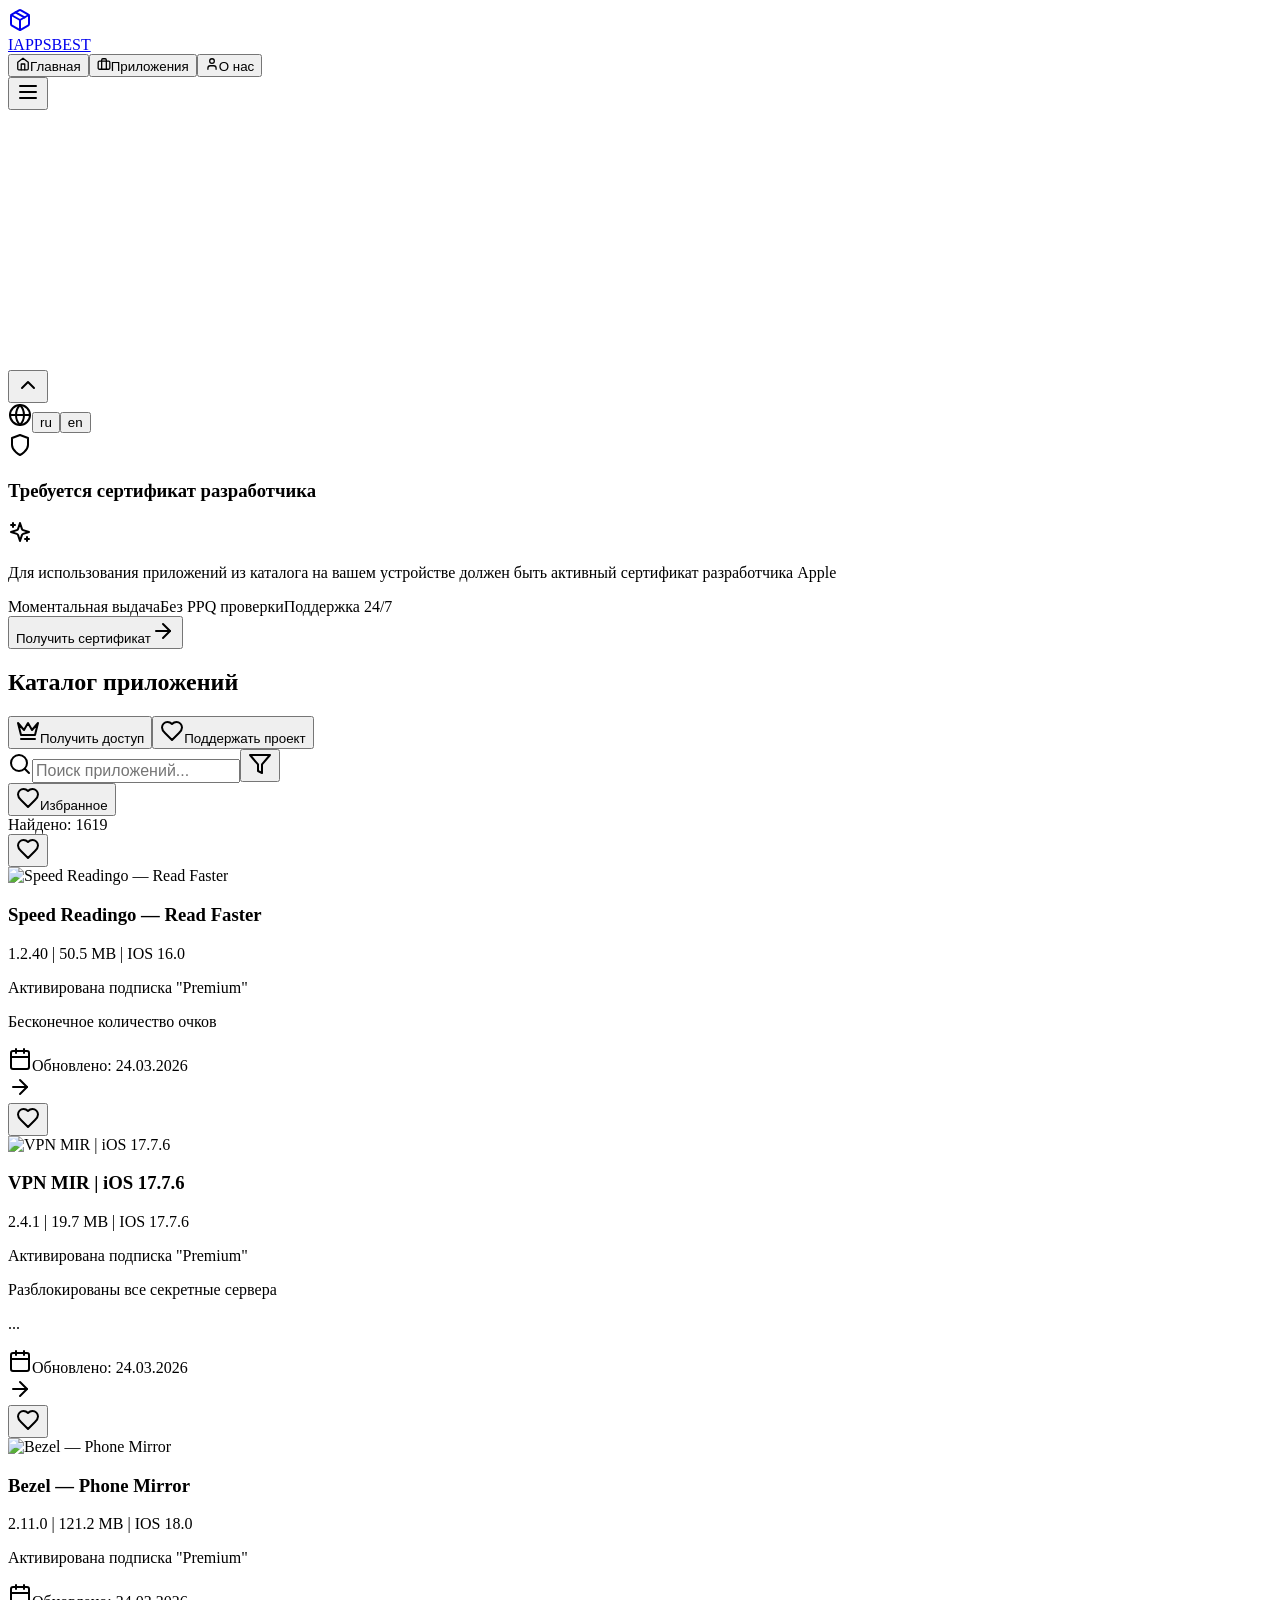
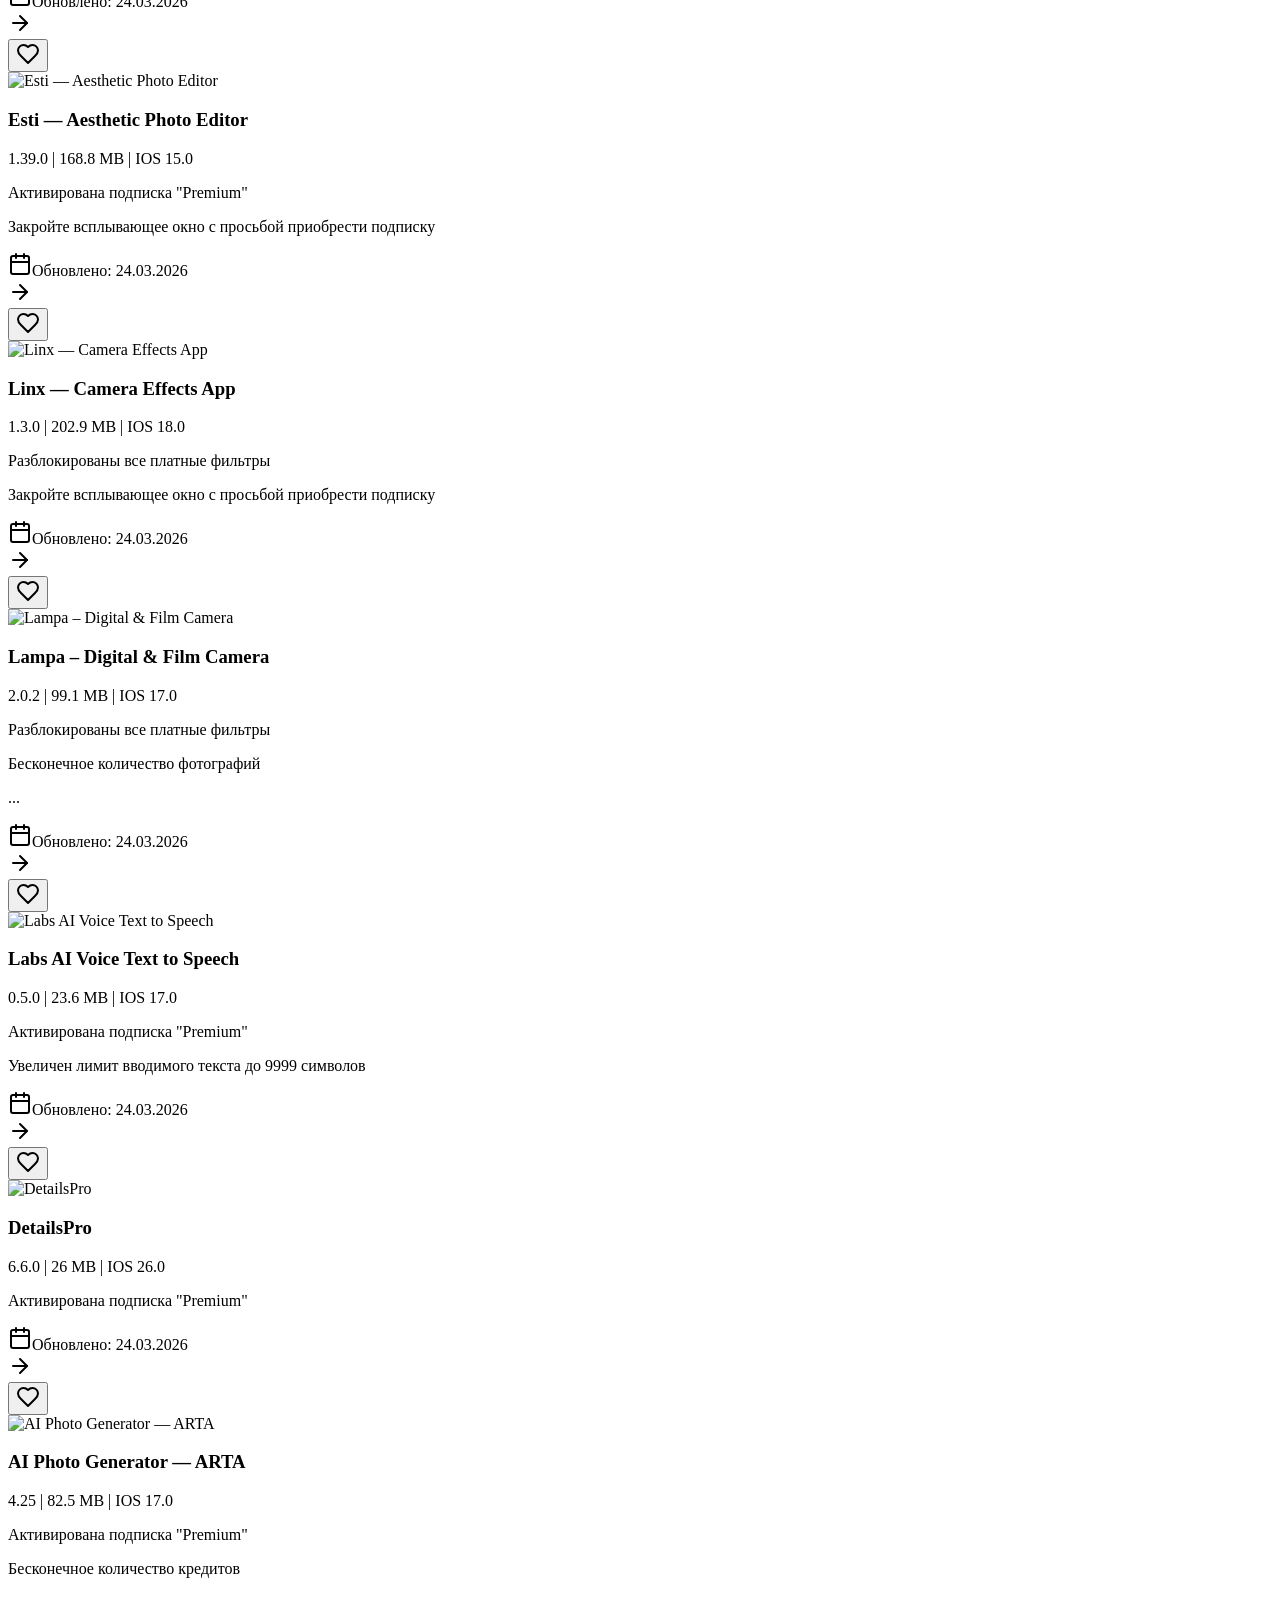
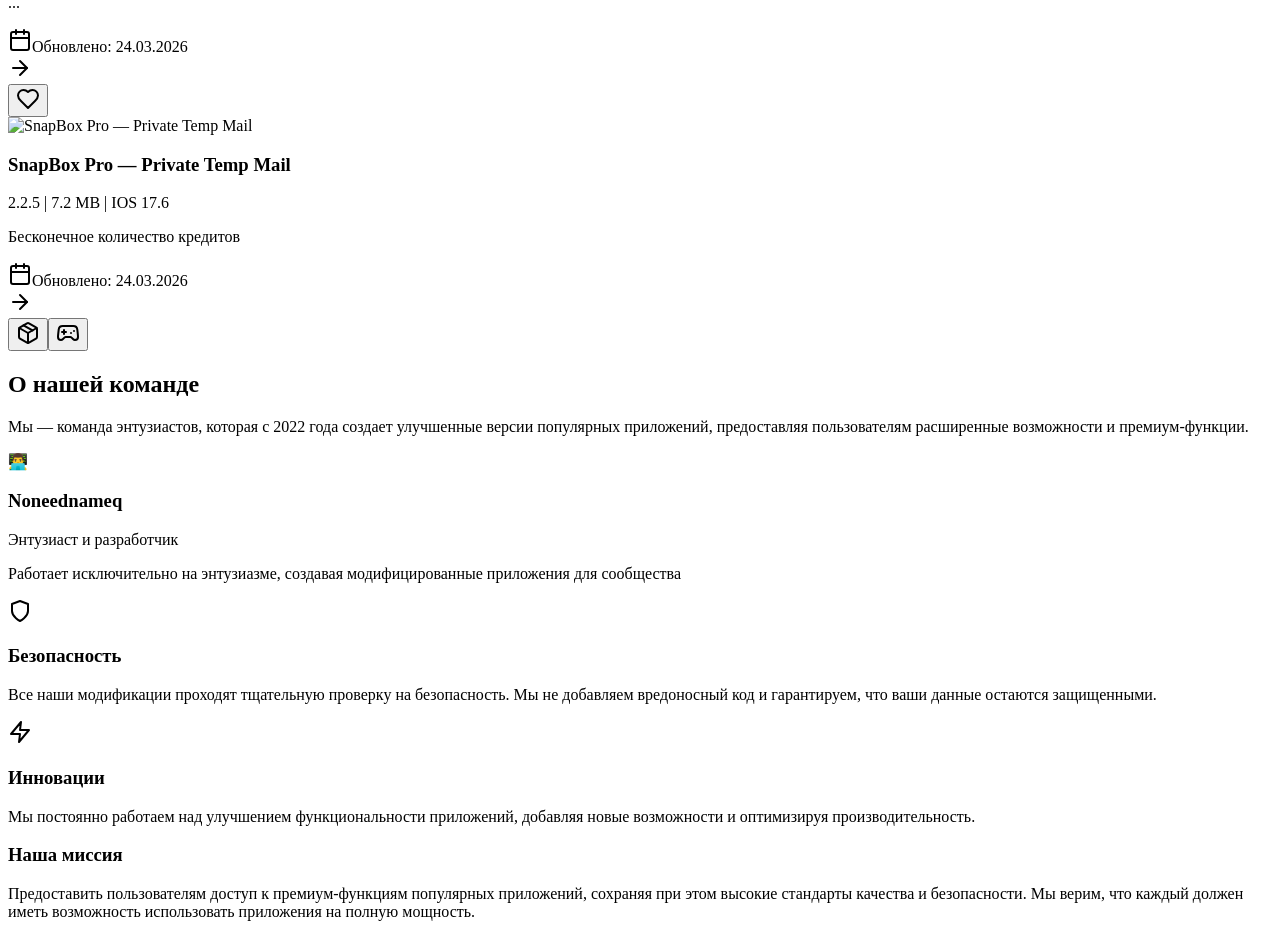
==== commit c14801e1: "fix: base href for GitHub Pages subpath" ====
--- a/index.html
+++ b/index.html
@@ -1 +1 @@
-<!DOCTYPE html><html lang="ru"><head><meta charSet="utf-8"/><meta name="viewport" content="width=device-width, initial-scale=1, maximum-scale=1, user-scalable=no"/><link rel="stylesheet" href="./_next/static/css/55dfdf822e699a01.css" crossorigin="" data-precedence="next"/><link rel="preload" as="script" fetchPriority="low" href="./_next/static/chunks/webpack-c4aba581e519de27.js" crossorigin=""/><script src="./_next/static/chunks/fd9d1056-d031a49b1e4f3d4c.js" async="" crossorigin=""></script><script src="./_next/static/chunks/69-092a6b0d1a4aa075.js" async="" crossorigin=""></script><script src="./_next/static/chunks/main-app-09a7be098ec83db3.js" async="" crossorigin=""></script><script src="./_next/static/chunks/738-90b9865ca5382f3d.js" async=""></script><script src="./_next/static/chunks/150-2700f473d99da478.js" async=""></script><script src="./_next/static/chunks/993-99b7fa92687599b5.js" async=""></script><script src="./_next/static/chunks/484-b1df138fa72d3513.js" async=""></script><script src="./_next/static/chunks/170-5ff58de736461213.js" async=""></script><script src="./_next/static/chunks/54-cb80787c81aec7e1.js" async=""></script><script src="./_next/static/chunks/362-c5a9e368c78aa19a.js" async=""></script><script src="./_next/static/chunks/512-4fd45e2bd16c630f.js" async=""></script><script src="./_next/static/chunks/app/page-b199a8936810d70d.js" async=""></script><script src="./_next/static/chunks/app/layout-cd9715c92548a6ed.js" async=""></script><link rel="preload" href="./no-zoom.js" as="script"/><title>Каталог Приложений</title><meta name="description" content="Каталог модифицированных приложений для iOS"/><link rel="manifest" href="./manifest.json"/><link rel="icon" href="./favicon.ico" sizes="32x32"/><link rel="icon" href="./favicon-16x16.png" sizes="16x16" type="image/png"/><link rel="icon" href="./favicon-32x32.png" sizes="32x32" type="image/png"/><link rel="icon" href="./android-chrome-192x192.png" sizes="192x192" type="image/png"/><link rel="icon" href="./android-chrome-512x512.png" sizes="512x512" type="image/png"/><link rel="apple-touch-icon" href="./apple-touch-icon.png" sizes="180x180" type="image/png"/><script src="./_next/static/chunks/polyfills-c67a75d1b6f99dc8.js" crossorigin="" noModule=""></script></head><body class="min-h-screen"><main><div class="flare-theme flare-route relative min-h-screen overflow-x-hidden text-[#dfbaf4]"><div class="pointer-events-none fixed inset-x-0 top-0 z-[120] h-[3px]" style="padding-top:env(safe-area-inset-top)" aria-hidden="true"><div class="h-full w-full bg-[#a942ff]/20"></div><div style="transform:scaleX(0);transform-origin:0% 50%" class="absolute left-0 top-0 h-full w-full bg-gradient-to-r from-[#c16aff] via-[#b04cff] to-[#8e32e0]"></div></div><div class="relative z-10"><div class="fixed left-1/2 top-4 z-50 w-[min(1100px,calc(100%-1rem))] -translate-x-1/2"><div class="relative flex items-center justify-between gap-2 rounded-2xl border border-[#31134a] bg-[#08040d] px-2 py-2.5 shadow-[0_0_0_1px_rgba(163, 56, 255,0.16),0_18px_42px_rgba(0,0,0,0.62)] sm:gap-3 sm:px-3"><a class="hidden items-center gap-3 pr-4 md:flex" href="./#home"><div class="flex h-9 w-9 items-center justify-center rounded-lg border border-[#af44ff]/60 bg-[#1a0b2a]"><svg xmlns="http://www.w3.org/2000/svg" width="24" height="24" viewBox="0 0 24 24" fill="none" stroke="currentColor" stroke-width="2" stroke-linecap="round" stroke-linejoin="round" class="lucide lucide-package h-4 w-4 text-[#af44ff]"><path d="m7.5 4.27 9 5.15"></path><path d="M21 8a2 2 0 0 0-1-1.73l-7-4a2 2 0 0 0-2 0l-7 4A2 2 0 0 0 3 8v8a2 2 0 0 0 1 1.73l7 4a2 2 0 0 0 2 0l7-4A2 2 0 0 0 21 16Z"></path><path d="m3.3 7 8.7 5 8.7-5"></path><path d="M12 22V12"></path></svg></div><span class="font-orbitron text-sm tracking-[0.3em] text-[#d6a1f4]">IAPPSBEST</span></a><div class="flex flex-1 items-center justify-center gap-0.5 min-[430px]:gap-1 md:justify-end sm:gap-2"><button class="relative flex items-center gap-1.5 rounded-lg px-1.5 py-2 text-[10px] uppercase tracking-[0.11em] text-[#8f5bb1] transition-colors duration-200 min-[360px]:px-2 min-[430px]:px-2.5 sm:gap-2 sm:px-4 sm:text-[11px] sm:tracking-[0.15em] hover:text-[#ddacff] text-[#ddacff] cursor-pointer"><span class="absolute inset-0 rounded-lg border border-[#42176b] bg-[#1a0b2a]/80"></span><span class="relative z-10 flex items-center gap-1 sm:gap-2"><span class="relative inline-flex h-3.5 w-3.5 items-center justify-center sm:h-4 sm:w-4"><svg xmlns="http://www.w3.org/2000/svg" width="14" height="14" viewBox="0 0 24 24" fill="none" stroke="currentColor" stroke-width="2.2" stroke-linecap="round" stroke-linejoin="round" class="lucide lucide-home h-full w-full"><path d="m3 9 9-7 9 7v11a2 2 0 0 1-2 2H5a2 2 0 0 1-2-2z"></path><polyline points="9 22 9 12 15 12 15 22"></polyline></svg></span><span class="font-techmono text-[10px] sm:text-[11px] max-[519px]:hidden">Главная</span></span></button><button class="relative flex items-center gap-1.5 rounded-lg px-1.5 py-2 text-[10px] uppercase tracking-[0.11em] text-[#8f5bb1] transition-colors duration-200 min-[360px]:px-2 min-[430px]:px-2.5 sm:gap-2 sm:px-4 sm:text-[11px] sm:tracking-[0.15em] hover:text-[#ddacff] cursor-pointer"><span class="relative z-10 flex items-center gap-1 sm:gap-2"><span class="relative inline-flex h-3.5 w-3.5 items-center justify-center sm:h-4 sm:w-4"><svg xmlns="http://www.w3.org/2000/svg" width="14" height="14" viewBox="0 0 24 24" fill="none" stroke="currentColor" stroke-width="2.2" stroke-linecap="round" stroke-linejoin="round" class="lucide lucide-briefcase h-full w-full"><rect width="20" height="14" x="2" y="7" rx="2" ry="2"></rect><path d="M16 21V5a2 2 0 0 0-2-2h-4a2 2 0 0 0-2 2v16"></path></svg></span><span class="font-techmono text-[10px] sm:text-[11px] max-[519px]:hidden">Приложения</span></span></button><button class="relative flex items-center gap-1.5 rounded-lg px-1.5 py-2 text-[10px] uppercase tracking-[0.11em] text-[#8f5bb1] transition-colors duration-200 min-[360px]:px-2 min-[430px]:px-2.5 sm:gap-2 sm:px-4 sm:text-[11px] sm:tracking-[0.15em] hover:text-[#ddacff] cursor-pointer"><span class="relative z-10 flex items-center gap-1 sm:gap-2"><span class="relative inline-flex h-3.5 w-3.5 items-center justify-center sm:h-4 sm:w-4"><svg xmlns="http://www.w3.org/2000/svg" width="14" height="14" viewBox="0 0 24 24" fill="none" stroke="currentColor" stroke-width="2.2" stroke-linecap="round" stroke-linejoin="round" class="lucide lucide-user h-full w-full"><path d="M19 21v-2a4 4 0 0 0-4-4H9a4 4 0 0 0-4 4v2"></path><circle cx="12" cy="7" r="4"></circle></svg></span><span class="font-techmono text-[10px] sm:text-[11px] max-[519px]:hidden">О нас</span></span></button><div class="relative ml-1"><button class="rounded-lg border border-[#39155a] bg-black/35 px-1.5 py-2 text-[#b07ad1] transition-colors hover:bg-[#180b27] hover:text-[#ddacff] min-[360px]:px-2 min-[430px]:px-3" aria-label="Open routing menu" aria-expanded="false"><svg xmlns="http://www.w3.org/2000/svg" width="24" height="24" viewBox="0 0 24 24" fill="none" stroke="currentColor" stroke-width="2" stroke-linecap="round" stroke-linejoin="round" class="lucide lucide-menu h-4 w-4"><line x1="4" x2="20" y1="12" y2="12"></line><line x1="4" x2="20" y1="6" y2="6"></line><line x1="4" x2="20" y1="18" y2="18"></line></svg></button></div></div></div></div><section id="home" class="relative flex min-h-[560px] w-full items-center justify-center overflow-hidden px-4 pb-16 pt-44 sm:px-6 md:pt-48"><div class="pointer-events-none absolute inset-x-6 top-28 h-px bg-gradient-to-r from-transparent via-[#441b6b] to-transparent opacity-70"></div><div class="relative z-10 mx-auto max-w-5xl text-center text-[#e2bdf7]"><div class="mb-8 inline-flex items-center gap-3 rounded-full border border-[#361752] bg-black/40 px-4 py-2 backdrop-blur-sm" style="opacity:0;transform:translateY(30px)"><span class="h-2 w-2 rounded-full bg-[#af44ff] flare-pulse"></span><span class="font-techmono text-xs uppercase tracking-[0.24em] text-[#9962be]">Работаем с 2022</span></div><h1 class="flare-title mb-5 break-words font-orbitron text-[1.35rem] leading-[1.1] tracking-[0.08em] text-[#e4bff8] sm:text-[2.2rem] sm:tracking-[0.16em] md:text-[2.8rem] md:tracking-[0.2em] lg:text-[3.2rem]" style="opacity:0;transform:translateY(30px)">IAPPSBEST</h1><p class="mx-auto max-w-3xl break-words font-techmono text-[12.5px] leading-relaxed text-[#8859aa] sm:text-[15px]" style="word-break:break-word;overflow-wrap:anywhere;hyphens:auto;opacity:0;transform:translateY(30px)">Каталог приложений и инструментов для iOS в современном техно-формате</p><div class="mt-8 flex flex-col items-center justify-center gap-3 sm:flex-row" style="opacity:0;transform:translateY(30px)"><button class="inline-flex items-center justify-center font-medium focus-visible:outline-none focus-visible:ring-2 focus-visible:ring-ring focus-visible:ring-offset-2 disabled:opacity-50 disabled:pointer-events-none ring-offset-background h-10 group rounded-xl border border-[#4a1d77] bg-[#280c4b] px-5 py-2.5 font-techmono text-xs uppercase tracking-[0.15em] text-[#e1b1ff] transition-colors duration-200 hover:border-[#5b2492] hover:bg-[#310e5a]"><svg xmlns="http://www.w3.org/2000/svg" width="24" height="24" viewBox="0 0 24 24" fill="none" stroke="currentColor" stroke-width="2" stroke-linecap="round" stroke-linejoin="round" class="lucide lucide-arrow-down-right mr-2 h-4 w-4"><path d="m7 7 10 10"></path><path d="M17 7v10H7"></path></svg>Каталог</button><button class="inline-flex items-center justify-center font-medium focus-visible:outline-none focus-visible:ring-2 focus-visible:ring-ring focus-visible:ring-offset-2 disabled:opacity-50 disabled:pointer-events-none ring-offset-background h-10 group rounded-xl border border-[#43176f] bg-[#0d0912] px-5 py-2.5 font-techmono text-xs uppercase tracking-[0.15em] text-[#c694e6] transition-colors duration-200 hover:border-[#58238b] hover:bg-[#160a22]"><svg xmlns="http://www.w3.org/2000/svg" width="24" height="24" viewBox="0 0 24 24" fill="none" stroke="currentColor" stroke-width="2" stroke-linecap="round" stroke-linejoin="round" class="lucide lucide-crown mr-2 h-4 w-4"><path d="m2 4 3 12h14l3-12-6 7-4-7-4 7-6-7zm3 16h14"></path></svg>Получить доступ</button></div><div class="mx-auto mt-10 grid max-w-3xl grid-cols-1 gap-4 sm:grid-cols-3" style="opacity:0;transform:translateY(30px)"><div class="rounded-2xl border border-[#291041] bg-[#0b0710] p-5 text-center shadow-[0_16px_36px_rgba(0,0,0,0.32)]"><div class="mb-2 font-orbitron text-2xl text-[#ac46ff]">750+</div><div class="font-techmono text-xs uppercase tracking-[0.08em] text-[#7f529f]">Модифицированных приложений</div></div><div class="rounded-2xl border border-[#291041] bg-[#0b0710] p-5 text-center shadow-[0_16px_36px_rgba(0,0,0,0.32)]"><div class="mb-2 font-orbitron text-2xl text-[#ac46ff]">1000+</div><div class="font-techmono text-xs uppercase tracking-[0.08em] text-[#7f529f]">Довольных пользователей</div></div><div class="rounded-2xl border border-[#291041] bg-[#0b0710] p-5 text-center shadow-[0_16px_36px_rgba(0,0,0,0.32)]"><div class="mb-2 font-orbitron text-2xl text-[#ac46ff]">24/7</div><div class="font-techmono text-xs uppercase tracking-[0.08em] text-[#7f529f]">Поддержка пользователей</div></div></div></div></section><!--$!--><template data-dgst="BAILOUT_TO_CLIENT_SIDE_RENDERING"></template><!--/$--><button class="fixed bottom-24 left-6 z-50 flex h-12 w-12 items-center justify-center rounded-full border border-[#39155a] bg-[#08040d] text-[#cf83ff] shadow-[0_12px_28px_rgba(0,0,0,0.36)] transition-[opacity,transform,background-color] duration-200 hover:bg-[#190a2a] pointer-events-none translate-y-2 opacity-0"><svg xmlns="http://www.w3.org/2000/svg" width="24" height="24" viewBox="0 0 24 24" fill="none" stroke="currentColor" stroke-width="2" stroke-linecap="round" stroke-linejoin="round" class="lucide lucide-chevron-up h-6 w-6"><path d="m18 15-6-6-6 6"></path></svg></button><div class="fixed bottom-6 left-6 z-50 flex items-center rounded-xl border border-[#2b163f]/90 bg-[#08040d] p-1 shadow-[0_0_0_1px_rgba(163, 56, 255,0.1),0_10px_24px_rgba(0,0,0,0.45)]"><svg xmlns="http://www.w3.org/2000/svg" width="24" height="24" viewBox="0 0 24 24" fill="none" stroke="currentColor" stroke-width="2" stroke-linecap="round" stroke-linejoin="round" class="lucide lucide-globe mx-1 hidden h-3.5 w-3.5 text-[#75538f] min-[430px]:block"><circle cx="12" cy="12" r="10"></circle><path d="M12 2a14.5 14.5 0 0 0 0 20 14.5 14.5 0 0 0 0-20"></path><path d="M2 12h20"></path></svg><button class="rounded-md px-2 py-1 font-techmono text-[9px] uppercase tracking-[0.1em] transition-colors duration-150 border border-[#43186b] bg-[#1a0b2a]/90 text-[#dfacff]" aria-label="Switch language to RU" aria-pressed="true">ru</button><button class="rounded-md px-2 py-1 font-techmono text-[9px] uppercase tracking-[0.1em] transition-colors duration-150 border border-transparent text-[#774c95] hover:text-[#b987d8]" aria-label="Switch language to EN" aria-pressed="false">en</button></div><div id="app-catalog" class="relative z-20 mx-auto mt-2 w-full max-w-6xl px-3 pb-12 sm:mt-4 sm:px-6 md:mt-6"><div class="mb-6 mt-4 sm:mb-8 sm:mt-6"><div class="relative overflow-hidden rounded-3xl border border-[#39155a] bg-[#08050c]/85 shadow-[0_0_0_1px_rgba(170, 71, 255,0.12),0_26px_62px_rgba(0,0,0,0.7)]"><div class="pointer-events-none absolute inset-0 bg-[#9f3bff]/[0.06]"></div><div class="pointer-events-none absolute -right-10 top-1/2 h-44 w-44 -translate-y-1/2 rounded-full bg-[#9f3bff]/20 blur-2xl"></div><div class="relative grid gap-5 p-5 sm:p-7 lg:grid-cols-[auto_1fr_auto] lg:items-center"><div class="flex h-16 w-16 items-center justify-center rounded-2xl border border-[#a43fff]/70 bg-[#1a0b2a]"><svg xmlns="http://www.w3.org/2000/svg" width="24" height="24" viewBox="0 0 24 24" fill="none" stroke="currentColor" stroke-width="2" stroke-linecap="round" stroke-linejoin="round" class="lucide lucide-shield h-8 w-8 text-[#b152ff]"><path d="M12 22s8-4 8-10V5l-8-3-8 3v7c0 6 8 10 8 10"></path></svg></div><div class="min-w-0"><div class="mb-2 flex items-center gap-2"><h3 class="break-words font-orbitron text-[1rem] tracking-[0.08em] text-[#e2bdf7] sm:text-[1.4rem] sm:tracking-[0.12em] md:text-[1.6rem] md:tracking-[0.14em] lg:text-[1.8rem]">Требуется сертификат разработчика</h3><svg xmlns="http://www.w3.org/2000/svg" width="24" height="24" viewBox="0 0 24 24" fill="none" stroke="currentColor" stroke-width="2" stroke-linecap="round" stroke-linejoin="round" class="lucide lucide-sparkles h-4 w-4 text-[#c167ff]"><path d="m12 3-1.912 5.813a2 2 0 0 1-1.275 1.275L3 12l5.813 1.912a2 2 0 0 1 1.275 1.275L12 21l1.912-5.813a2 2 0 0 1 1.275-1.275L21 12l-5.813-1.912a2 2 0 0 1-1.275-1.275L12 3Z"></path><path d="M5 3v4"></path><path d="M19 17v4"></path><path d="M3 5h4"></path><path d="M17 19h4"></path></svg></div><p class="break-words font-techmono text-[12.5px] leading-relaxed text-[#a673c8] sm:text-[15px]" style="word-break:break-word;overflow-wrap:anywhere;hyphens:auto">Для использования приложений из каталога на вашем устройстве должен быть активный сертификат разработчика Apple</p><div class="mt-4 flex flex-wrap gap-2"><span class="inline-flex items-center gap-2 rounded-lg border border-[#3a1c5a] bg-black/30 px-3 py-1.5 font-techmono text-[11px] uppercase tracking-[0.08em] text-[#c190e2]"><span class="h-1.5 w-1.5 rounded-full bg-[#3fd07d]"></span>Моментальная выдача</span><span class="inline-flex items-center gap-2 rounded-lg border border-[#3a1c5a] bg-black/30 px-3 py-1.5 font-techmono text-[11px] uppercase tracking-[0.08em] text-[#c190e2]"><span class="h-1.5 w-1.5 rounded-full bg-[#3fd07d]"></span>Без PPQ проверки</span><span class="inline-flex items-center gap-2 rounded-lg border border-[#3a1c5a] bg-black/30 px-3 py-1.5 font-techmono text-[11px] uppercase tracking-[0.08em] text-[#c190e2]"><span class="h-1.5 w-1.5 rounded-full bg-[#3fd07d]"></span>Поддержка 24/7</span></div></div><button class="group flex items-center justify-center gap-2 rounded-xl border border-[#49127a] bg-[#320b5b] px-6 py-3 font-techmono text-xs uppercase tracking-[0.14em] text-[#dfadff] transition-colors duration-200 hover:bg-[#3e0f6d]">Получить сертификат<svg xmlns="http://www.w3.org/2000/svg" width="24" height="24" viewBox="0 0 24 24" fill="none" stroke="currentColor" stroke-width="2" stroke-linecap="round" stroke-linejoin="round" class="lucide lucide-arrow-right h-4 w-4"><path d="M5 12h14"></path><path d="m12 5 7 7-7 7"></path></svg></button></div></div></div><div class="mb-8 flex flex-col items-center justify-between gap-4 sm:flex-row"><h2 class="break-words text-center font-orbitron text-[1.35rem] tracking-[0.08em] text-[#e2bdf7] sm:text-left sm:text-[2rem] sm:tracking-[0.14em] md:text-[2.4rem] md:tracking-[0.18em] lg:text-[2.8rem]">Каталог приложений</h2><div class="flex w-full flex-col gap-3 sm:w-auto sm:flex-row"><button class="inline-flex items-center justify-center font-medium focus-visible:outline-none focus-visible:ring-2 focus-visible:ring-ring focus-visible:ring-offset-2 disabled:opacity-50 disabled:pointer-events-none ring-offset-background h-10 w-full rounded-xl border border-[#49127a] bg-[#320b5b] px-4 py-2.5 font-techmono text-xs uppercase tracking-[0.14em] text-[#e0aeff] transition-colors duration-200 hover:bg-[#3b0e6a] sm:w-auto"><svg xmlns="http://www.w3.org/2000/svg" width="24" height="24" viewBox="0 0 24 24" fill="none" stroke="currentColor" stroke-width="2" stroke-linecap="round" stroke-linejoin="round" class="lucide lucide-crown mr-2 h-4 w-4 flex-shrink-0"><path d="m2 4 3 12h14l3-12-6 7-4-7-4 7-6-7zm3 16h14"></path></svg><span class="truncate">Получить доступ</span></button><button class="inline-flex items-center justify-center font-medium focus-visible:outline-none focus-visible:ring-2 focus-visible:ring-ring focus-visible:ring-offset-2 disabled:opacity-50 disabled:pointer-events-none ring-offset-background h-10 w-full rounded-xl border border-[#365838] bg-[#1f4d31] px-4 py-2.5 font-techmono text-xs uppercase tracking-[0.14em] text-[#c9ffd7] transition-colors duration-200 hover:bg-[#2a6840] sm:w-auto"><svg xmlns="http://www.w3.org/2000/svg" width="24" height="24" viewBox="0 0 24 24" fill="none" stroke="currentColor" stroke-width="2" stroke-linecap="round" stroke-linejoin="round" class="lucide lucide-heart mr-2 h-4 w-4 flex-shrink-0"><path d="M19 14c1.49-1.46 3-3.21 3-5.5A5.5 5.5 0 0 0 16.5 3c-1.76 0-3 .5-4.5 2-1.5-1.5-2.74-2-4.5-2A5.5 5.5 0 0 0 2 8.5c0 2.3 1.5 4.05 3 5.5l7 7Z"></path></svg><span class="truncate">Поддержать проект</span></button></div></div><div class="mb-8 space-y-4"><div class="relative"><svg xmlns="http://www.w3.org/2000/svg" width="24" height="24" viewBox="0 0 24 24" fill="none" stroke="currentColor" stroke-width="2" stroke-linecap="round" stroke-linejoin="round" class="lucide lucide-search absolute left-3 top-1/2 h-4 w-4 -translate-y-1/2 text-[#7b509b]"><circle cx="11" cy="11" r="8"></circle><path d="m21 21-4.3-4.3"></path></svg><input class="flex w-full rounded-md border px-3 py-2 text-sm ring-offset-background file:border-0 file:bg-transparent file:text-sm file:font-medium focus-visible:outline-none focus-visible:ring-offset-2 disabled:cursor-not-allowed disabled:opacity-50 h-12 border-[#31134a] bg-black/40 pl-10 pr-10 font-techmono text-[#dfbaf4] placeholder:text-[#7b509b] focus-visible:ring-1 focus-visible:ring-[#a83eff]" placeholder="Поиск приложений..." autoComplete="off" autoCorrect="off" autoCapitalize="off" spellCheck="false" inputMode="search" style="font-size:16px" value=""/><button class="inline-flex items-center justify-center rounded-md text-sm font-medium transition-colors focus-visible:outline-none focus-visible:ring-2 focus-visible:ring-ring focus-visible:ring-offset-2 disabled:opacity-50 disabled:pointer-events-none ring-offset-background hover:text-accent-foreground h-10 w-10 absolute right-2 top-1/2 -translate-y-1/2 text-[#a16dc5] hover:bg-[#1c0b2d]" type="button" aria-haspopup="dialog" aria-expanded="false" aria-controls="radix-:Rqquuda:" data-state="closed"><svg xmlns="http://www.w3.org/2000/svg" width="24" height="24" viewBox="0 0 24 24" fill="none" stroke="currentColor" stroke-width="2" stroke-linecap="round" stroke-linejoin="round" class="lucide lucide-filter h-4 w-4"><polygon points="22 3 2 3 10 12.46 10 19 14 21 14 12.46 22 3"></polygon></svg></button></div><div class="flex flex-wrap gap-3"><button class="inline-flex items-center justify-center rounded-md font-medium focus-visible:outline-none focus-visible:ring-2 focus-visible:ring-ring focus-visible:ring-offset-2 disabled:opacity-50 disabled:pointer-events-none ring-offset-background border hover:text-accent-foreground h-10 py-2 px-4 font-techmono text-xs uppercase tracking-[0.12em] transition-colors duration-200 border-[#31134a] bg-black/35 text-[#b17ecd] hover:bg-[#190926]"><svg xmlns="http://www.w3.org/2000/svg" width="24" height="24" viewBox="0 0 24 24" fill="none" stroke="currentColor" stroke-width="2" stroke-linecap="round" stroke-linejoin="round" class="lucide lucide-heart mr-2 h-4 w-4"><path d="M19 14c1.49-1.46 3-3.21 3-5.5A5.5 5.5 0 0 0 16.5 3c-1.76 0-3 .5-4.5 2-1.5-1.5-2.74-2-4.5-2A5.5 5.5 0 0 0 2 8.5c0 2.3 1.5 4.05 3 5.5l7 7Z"></path></svg>Избранное<!-- --> </button><div class="inline-flex items-center rounded-full border text-xs font-semibold transition-colors focus:outline-none focus:ring-2 focus:ring-ring focus:ring-offset-2 border-[#31134a] bg-black/30 px-3 py-1 font-techmono text-[#945eb9]">Найдено<!-- -->: <!-- -->1619</div></div></div><div class="mb-10 grid grid-cols-1 gap-5 xl:auto-rows-fr xl:grid-cols-2"><div class="catalog-card group h-full w-full cursor-pointer"><div class="text-card-foreground shadow-sm relative h-full min-h-[208px] overflow-hidden rounded-[1.2rem] border bg-[#08040d] transition-[border-color,background-color,box-shadow] duration-200 xl:h-[232px] xl:min-h-0 border-[#31134a] hover:border-[#3e1867] hover:bg-[#0c0712] hover:shadow-[0_18px_38px_rgba(0,0,0,0.32)]" style="box-shadow:0 0 0 1px rgba(255,255,255,0.02), inset 0 1px 0 rgba(255,255,255,0.05)"><div class="pointer-events-none absolute inset-0 bg-[#a63eff]/[0.03]"></div><button class="absolute right-3 top-3 z-20 rounded-full border border-[#3b1d5a] bg-[#0d0712] p-2 transition-colors duration-200 hover:bg-black/60 opacity-100 md:opacity-0 md:group-hover:opacity-100"><svg xmlns="http://www.w3.org/2000/svg" width="24" height="24" viewBox="0 0 24 24" fill="none" stroke="currentColor" stroke-width="2" stroke-linecap="round" stroke-linejoin="round" class="lucide lucide-heart h-4 w-4 transition-colors duration-300 text-[#e0b7f8]/60"><path d="M19 14c1.49-1.46 3-3.21 3-5.5A5.5 5.5 0 0 0 16.5 3c-1.76 0-3 .5-4.5 2-1.5-1.5-2.74-2-4.5-2A5.5 5.5 0 0 0 2 8.5c0 2.3 1.5 4.05 3 5.5l7 7Z"></path></svg></button><div class="relative z-10 grid h-full grid-cols-[auto,1fr,auto] items-start gap-3 p-4 md:gap-4 md:p-5"><div class="h-14 w-14 flex-shrink-0 overflow-hidden rounded-xl border border-[#39155a]/70 bg-[#150920]/70 md:h-16 md:w-16"><img src="https://is1-ssl.mzstatic.com/image/thumb/Purple221/v4/e3/be/ba/e3bebaad-45ad-67af-f888-7dec3d93961b/AppIcon-0-0-1x_U007ephone-0-1-85-220.png/350x350.jpg" alt="Speed Readingo — Read Faster" class="h-full w-full object-cover" loading="lazy" decoding="async"/></div><div class="flex min-w-0 h-full flex-col"><div class="min-w-0"><div class="mb-1.5 flex items-start justify-between gap-3"><h3 class="truncate font-orbitron text-[1.2rem] leading-tight text-[#dfbaf4] md:text-[1.3rem]">Speed Readingo — Read Faster</h3></div><p class="mb-2 truncate font-techmono text-[11px] uppercase tracking-[0.08em] text-[#71468f]">1.2.40 | 50.5 MB | IOS 16.0</p><div class="space-y-1.5 text-[0.95rem] leading-snug text-[#c08fd9]"><div class="flex items-start gap-2"><span class="mt-1.5 h-1.5 w-1.5 flex-shrink-0 rounded-full bg-[#b252ff]"></span><p class="line-clamp-1">Активирована подписка &quot;Premium&quot;</p></div><div class="flex items-start gap-2"><span class="mt-1.5 h-1.5 w-1.5 flex-shrink-0 rounded-full bg-[#b252ff]"></span><p class="line-clamp-1">Бесконечное количество очков</p></div></div></div><div class="mt-auto flex items-end text-xs text-[#8455a6]"><div class="flex items-center gap-1.5"><svg xmlns="http://www.w3.org/2000/svg" width="24" height="24" viewBox="0 0 24 24" fill="none" stroke="currentColor" stroke-width="2" stroke-linecap="round" stroke-linejoin="round" class="lucide lucide-calendar h-3.5 w-3.5 text-[#b252ff]"><rect width="18" height="18" x="3" y="4" rx="2" ry="2"></rect><line x1="16" x2="16" y1="2" y2="6"></line><line x1="8" x2="8" y1="2" y2="6"></line><line x1="3" x2="21" y1="10" y2="10"></line></svg>Обновлено<!-- -->: <!-- -->24.03.2026</div></div></div><div class="hidden self-end rounded-full border p-3 transition-colors duration-200 sm:flex border-[#3c195e] bg-black/30 text-[#b07ad1]"><svg xmlns="http://www.w3.org/2000/svg" width="24" height="24" viewBox="0 0 24 24" fill="none" stroke="currentColor" stroke-width="2" stroke-linecap="round" stroke-linejoin="round" class="lucide lucide-arrow-right h-4 w-4"><path d="M5 12h14"></path><path d="m12 5 7 7-7 7"></path></svg></div></div></div></div><div class="catalog-card group h-full w-full cursor-pointer"><div class="text-card-foreground shadow-sm relative h-full min-h-[208px] overflow-hidden rounded-[1.2rem] border bg-[#08040d] transition-[border-color,background-color,box-shadow] duration-200 xl:h-[232px] xl:min-h-0 border-[#31134a] hover:border-[#3e1867] hover:bg-[#0c0712] hover:shadow-[0_18px_38px_rgba(0,0,0,0.32)]" style="box-shadow:0 0 0 1px rgba(255,255,255,0.02), inset 0 1px 0 rgba(255,255,255,0.05)"><div class="pointer-events-none absolute inset-0 bg-[#a63eff]/[0.03]"></div><button class="absolute right-3 top-3 z-20 rounded-full border border-[#3b1d5a] bg-[#0d0712] p-2 transition-colors duration-200 hover:bg-black/60 opacity-100 md:opacity-0 md:group-hover:opacity-100"><svg xmlns="http://www.w3.org/2000/svg" width="24" height="24" viewBox="0 0 24 24" fill="none" stroke="currentColor" stroke-width="2" stroke-linecap="round" stroke-linejoin="round" class="lucide lucide-heart h-4 w-4 transition-colors duration-300 text-[#e0b7f8]/60"><path d="M19 14c1.49-1.46 3-3.21 3-5.5A5.5 5.5 0 0 0 16.5 3c-1.76 0-3 .5-4.5 2-1.5-1.5-2.74-2-4.5-2A5.5 5.5 0 0 0 2 8.5c0 2.3 1.5 4.05 3 5.5l7 7Z"></path></svg></button><div class="relative z-10 grid h-full grid-cols-[auto,1fr,auto] items-start gap-3 p-4 md:gap-4 md:p-5"><div class="h-14 w-14 flex-shrink-0 overflow-hidden rounded-xl border border-[#39155a]/70 bg-[#150920]/70 md:h-16 md:w-16"><img src="https://is1-ssl.mzstatic.com/image/thumb/Purple221/v4/e3/fc/f1/e3fcf17a-2934-c258-1b9a-4b82a606b891/AppIcon-0-0-1x_U007epad-0-1-0-85-220.png/350x350.jpg" alt="VPN MIR | iOS 17.7.6" class="h-full w-full object-cover" loading="lazy" decoding="async"/></div><div class="flex min-w-0 h-full flex-col"><div class="min-w-0"><div class="mb-1.5 flex items-start justify-between gap-3"><h3 class="truncate font-orbitron text-[1.2rem] leading-tight text-[#dfbaf4] md:text-[1.3rem]">VPN MIR | iOS 17.7.6</h3></div><p class="mb-2 truncate font-techmono text-[11px] uppercase tracking-[0.08em] text-[#71468f]">2.4.1 | 19.7 MB | IOS 17.7.6</p><div class="space-y-1.5 text-[0.95rem] leading-snug text-[#c08fd9]"><div class="flex items-start gap-2"><span class="mt-1.5 h-1.5 w-1.5 flex-shrink-0 rounded-full bg-[#b252ff]"></span><p class="line-clamp-1">Активирована подписка &quot;Premium&quot;</p></div><div class="flex items-start gap-2"><span class="mt-1.5 h-1.5 w-1.5 flex-shrink-0 rounded-full bg-[#b252ff]"></span><p class="line-clamp-1">Разблокированы все секретные сервера</p></div><p class="pl-3.5 text-xs text-[#945eb9]">...</p></div></div><div class="mt-auto flex items-end text-xs text-[#8455a6]"><div class="flex items-center gap-1.5"><svg xmlns="http://www.w3.org/2000/svg" width="24" height="24" viewBox="0 0 24 24" fill="none" stroke="currentColor" stroke-width="2" stroke-linecap="round" stroke-linejoin="round" class="lucide lucide-calendar h-3.5 w-3.5 text-[#b252ff]"><rect width="18" height="18" x="3" y="4" rx="2" ry="2"></rect><line x1="16" x2="16" y1="2" y2="6"></line><line x1="8" x2="8" y1="2" y2="6"></line><line x1="3" x2="21" y1="10" y2="10"></line></svg>Обновлено<!-- -->: <!-- -->24.03.2026</div></div></div><div class="hidden self-end rounded-full border p-3 transition-colors duration-200 sm:flex border-[#3c195e] bg-black/30 text-[#b07ad1]"><svg xmlns="http://www.w3.org/2000/svg" width="24" height="24" viewBox="0 0 24 24" fill="none" stroke="currentColor" stroke-width="2" stroke-linecap="round" stroke-linejoin="round" class="lucide lucide-arrow-right h-4 w-4"><path d="M5 12h14"></path><path d="m12 5 7 7-7 7"></path></svg></div></div></div></div><div class="catalog-card group h-full w-full cursor-pointer"><div class="text-card-foreground shadow-sm relative h-full min-h-[208px] overflow-hidden rounded-[1.2rem] border bg-[#08040d] transition-[border-color,background-color,box-shadow] duration-200 xl:h-[232px] xl:min-h-0 border-[#31134a] hover:border-[#3e1867] hover:bg-[#0c0712] hover:shadow-[0_18px_38px_rgba(0,0,0,0.32)]" style="box-shadow:0 0 0 1px rgba(255,255,255,0.02), inset 0 1px 0 rgba(255,255,255,0.05)"><div class="pointer-events-none absolute inset-0 bg-[#a63eff]/[0.03]"></div><button class="absolute right-3 top-3 z-20 rounded-full border border-[#3b1d5a] bg-[#0d0712] p-2 transition-colors duration-200 hover:bg-black/60 opacity-100 md:opacity-0 md:group-hover:opacity-100"><svg xmlns="http://www.w3.org/2000/svg" width="24" height="24" viewBox="0 0 24 24" fill="none" stroke="currentColor" stroke-width="2" stroke-linecap="round" stroke-linejoin="round" class="lucide lucide-heart h-4 w-4 transition-colors duration-300 text-[#e0b7f8]/60"><path d="M19 14c1.49-1.46 3-3.21 3-5.5A5.5 5.5 0 0 0 16.5 3c-1.76 0-3 .5-4.5 2-1.5-1.5-2.74-2-4.5-2A5.5 5.5 0 0 0 2 8.5c0 2.3 1.5 4.05 3 5.5l7 7Z"></path></svg></button><div class="relative z-10 grid h-full grid-cols-[auto,1fr,auto] items-start gap-3 p-4 md:gap-4 md:p-5"><div class="h-14 w-14 flex-shrink-0 overflow-hidden rounded-xl border border-[#39155a]/70 bg-[#150920]/70 md:h-16 md:w-16"><img src="https://is1-ssl.mzstatic.com/image/thumb/Purple211/v4/47/e5/8e/47e58e8d-7c9e-92de-5cfd-29ea5fcffc37/AppIcon-0-0-1x_U007epad-0-1-0-sRGB-85-220.png/350x350.jpg" alt="Bezel — Phone Mirror" class="h-full w-full object-cover" loading="lazy" decoding="async"/></div><div class="flex min-w-0 h-full flex-col"><div class="min-w-0"><div class="mb-1.5 flex items-start justify-between gap-3"><h3 class="truncate font-orbitron text-[1.2rem] leading-tight text-[#dfbaf4] md:text-[1.3rem]">Bezel — Phone Mirror</h3></div><p class="mb-2 truncate font-techmono text-[11px] uppercase tracking-[0.08em] text-[#71468f]">2.11.0 | 121.2 MB | IOS 18.0</p><div class="space-y-1.5 text-[0.95rem] leading-snug text-[#c08fd9]"><div class="flex items-start gap-2"><span class="mt-1.5 h-1.5 w-1.5 flex-shrink-0 rounded-full bg-[#b252ff]"></span><p class="line-clamp-1">Активирована подписка &quot;Premium&quot;</p></div></div></div><div class="mt-auto flex items-end text-xs text-[#8455a6]"><div class="flex items-center gap-1.5"><svg xmlns="http://www.w3.org/2000/svg" width="24" height="24" viewBox="0 0 24 24" fill="none" stroke="currentColor" stroke-width="2" stroke-linecap="round" stroke-linejoin="round" class="lucide lucide-calendar h-3.5 w-3.5 text-[#b252ff]"><rect width="18" height="18" x="3" y="4" rx="2" ry="2"></rect><line x1="16" x2="16" y1="2" y2="6"></line><line x1="8" x2="8" y1="2" y2="6"></line><line x1="3" x2="21" y1="10" y2="10"></line></svg>Обновлено<!-- -->: <!-- -->24.03.2026</div></div></div><div class="hidden self-end rounded-full border p-3 transition-colors duration-200 sm:flex border-[#3c195e] bg-black/30 text-[#b07ad1]"><svg xmlns="http://www.w3.org/2000/svg" width="24" height="24" viewBox="0 0 24 24" fill="none" stroke="currentColor" stroke-width="2" stroke-linecap="round" stroke-linejoin="round" class="lucide lucide-arrow-right h-4 w-4"><path d="M5 12h14"></path><path d="m12 5 7 7-7 7"></path></svg></div></div></div></div><div class="catalog-card group h-full w-full cursor-pointer"><div class="text-card-foreground shadow-sm relative h-full min-h-[208px] overflow-hidden rounded-[1.2rem] border bg-[#08040d] transition-[border-color,background-color,box-shadow] duration-200 xl:h-[232px] xl:min-h-0 border-[#31134a] hover:border-[#3e1867] hover:bg-[#0c0712] hover:shadow-[0_18px_38px_rgba(0,0,0,0.32)]" style="box-shadow:0 0 0 1px rgba(255,255,255,0.02), inset 0 1px 0 rgba(255,255,255,0.05)"><div class="pointer-events-none absolute inset-0 bg-[#a63eff]/[0.03]"></div><button class="absolute right-3 top-3 z-20 rounded-full border border-[#3b1d5a] bg-[#0d0712] p-2 transition-colors duration-200 hover:bg-black/60 opacity-100 md:opacity-0 md:group-hover:opacity-100"><svg xmlns="http://www.w3.org/2000/svg" width="24" height="24" viewBox="0 0 24 24" fill="none" stroke="currentColor" stroke-width="2" stroke-linecap="round" stroke-linejoin="round" class="lucide lucide-heart h-4 w-4 transition-colors duration-300 text-[#e0b7f8]/60"><path d="M19 14c1.49-1.46 3-3.21 3-5.5A5.5 5.5 0 0 0 16.5 3c-1.76 0-3 .5-4.5 2-1.5-1.5-2.74-2-4.5-2A5.5 5.5 0 0 0 2 8.5c0 2.3 1.5 4.05 3 5.5l7 7Z"></path></svg></button><div class="relative z-10 grid h-full grid-cols-[auto,1fr,auto] items-start gap-3 p-4 md:gap-4 md:p-5"><div class="h-14 w-14 flex-shrink-0 overflow-hidden rounded-xl border border-[#39155a]/70 bg-[#150920]/70 md:h-16 md:w-16"><img src="https://is1-ssl.mzstatic.com/image/thumb/Purple221/v4/27/04/6c/27046c99-2128-ee74-f237-1ed8aeaa592a/AppIcon-0-0-1x_U007ephone-0-1-0-85-220.png/350x350.jpg" alt="Esti — Aesthetic Photo Editor" class="h-full w-full object-cover" loading="lazy" decoding="async"/></div><div class="flex min-w-0 h-full flex-col"><div class="min-w-0"><div class="mb-1.5 flex items-start justify-between gap-3"><h3 class="truncate font-orbitron text-[1.2rem] leading-tight text-[#dfbaf4] md:text-[1.3rem]">Esti — Aesthetic Photo Editor</h3></div><p class="mb-2 truncate font-techmono text-[11px] uppercase tracking-[0.08em] text-[#71468f]">1.39.0 | 168.8 MB | IOS 15.0</p><div class="space-y-1.5 text-[0.95rem] leading-snug text-[#c08fd9]"><div class="flex items-start gap-2"><span class="mt-1.5 h-1.5 w-1.5 flex-shrink-0 rounded-full bg-[#b252ff]"></span><p class="line-clamp-1">Активирована подписка &quot;Premium&quot;</p></div><div class="flex items-start gap-2"><span class="mt-1.5 h-1.5 w-1.5 flex-shrink-0 rounded-full bg-[#b252ff]"></span><p class="line-clamp-1">Закройте всплывающее окно с просьбой приобрести подписку</p></div></div></div><div class="mt-auto flex items-end text-xs text-[#8455a6]"><div class="flex items-center gap-1.5"><svg xmlns="http://www.w3.org/2000/svg" width="24" height="24" viewBox="0 0 24 24" fill="none" stroke="currentColor" stroke-width="2" stroke-linecap="round" stroke-linejoin="round" class="lucide lucide-calendar h-3.5 w-3.5 text-[#b252ff]"><rect width="18" height="18" x="3" y="4" rx="2" ry="2"></rect><line x1="16" x2="16" y1="2" y2="6"></line><line x1="8" x2="8" y1="2" y2="6"></line><line x1="3" x2="21" y1="10" y2="10"></line></svg>Обновлено<!-- -->: <!-- -->24.03.2026</div></div></div><div class="hidden self-end rounded-full border p-3 transition-colors duration-200 sm:flex border-[#3c195e] bg-black/30 text-[#b07ad1]"><svg xmlns="http://www.w3.org/2000/svg" width="24" height="24" viewBox="0 0 24 24" fill="none" stroke="currentColor" stroke-width="2" stroke-linecap="round" stroke-linejoin="round" class="lucide lucide-arrow-right h-4 w-4"><path d="M5 12h14"></path><path d="m12 5 7 7-7 7"></path></svg></div></div></div></div><div class="catalog-card group h-full w-full cursor-pointer"><div class="text-card-foreground shadow-sm relative h-full min-h-[208px] overflow-hidden rounded-[1.2rem] border bg-[#08040d] transition-[border-color,background-color,box-shadow] duration-200 xl:h-[232px] xl:min-h-0 border-[#31134a] hover:border-[#3e1867] hover:bg-[#0c0712] hover:shadow-[0_18px_38px_rgba(0,0,0,0.32)]" style="box-shadow:0 0 0 1px rgba(255,255,255,0.02), inset 0 1px 0 rgba(255,255,255,0.05)"><div class="pointer-events-none absolute inset-0 bg-[#a63eff]/[0.03]"></div><button class="absolute right-3 top-3 z-20 rounded-full border border-[#3b1d5a] bg-[#0d0712] p-2 transition-colors duration-200 hover:bg-black/60 opacity-100 md:opacity-0 md:group-hover:opacity-100"><svg xmlns="http://www.w3.org/2000/svg" width="24" height="24" viewBox="0 0 24 24" fill="none" stroke="currentColor" stroke-width="2" stroke-linecap="round" stroke-linejoin="round" class="lucide lucide-heart h-4 w-4 transition-colors duration-300 text-[#e0b7f8]/60"><path d="M19 14c1.49-1.46 3-3.21 3-5.5A5.5 5.5 0 0 0 16.5 3c-1.76 0-3 .5-4.5 2-1.5-1.5-2.74-2-4.5-2A5.5 5.5 0 0 0 2 8.5c0 2.3 1.5 4.05 3 5.5l7 7Z"></path></svg></button><div class="relative z-10 grid h-full grid-cols-[auto,1fr,auto] items-start gap-3 p-4 md:gap-4 md:p-5"><div class="h-14 w-14 flex-shrink-0 overflow-hidden rounded-xl border border-[#39155a]/70 bg-[#150920]/70 md:h-16 md:w-16"><img src="https://is1-ssl.mzstatic.com/image/thumb/Purple221/v4/ef/a9/18/efa9189d-ccfb-8990-001e-1f4bff3e229f/AppIcon-0-1x_U007ephone-0-1-0-0-85-220-0.jpeg/350x350.jpg" alt="Linx — Camera Effects App" class="h-full w-full object-cover" loading="lazy" decoding="async"/></div><div class="flex min-w-0 h-full flex-col"><div class="min-w-0"><div class="mb-1.5 flex items-start justify-between gap-3"><h3 class="truncate font-orbitron text-[1.2rem] leading-tight text-[#dfbaf4] md:text-[1.3rem]">Linx — Camera Effects App</h3></div><p class="mb-2 truncate font-techmono text-[11px] uppercase tracking-[0.08em] text-[#71468f]">1.3.0 | 202.9 MB | IOS 18.0</p><div class="space-y-1.5 text-[0.95rem] leading-snug text-[#c08fd9]"><div class="flex items-start gap-2"><span class="mt-1.5 h-1.5 w-1.5 flex-shrink-0 rounded-full bg-[#b252ff]"></span><p class="line-clamp-1">Разблокированы все платные фильтры</p></div><div class="flex items-start gap-2"><span class="mt-1.5 h-1.5 w-1.5 flex-shrink-0 rounded-full bg-[#b252ff]"></span><p class="line-clamp-1">Закройте всплывающее окно с просьбой приобрести подписку</p></div></div></div><div class="mt-auto flex items-end text-xs text-[#8455a6]"><div class="flex items-center gap-1.5"><svg xmlns="http://www.w3.org/2000/svg" width="24" height="24" viewBox="0 0 24 24" fill="none" stroke="currentColor" stroke-width="2" stroke-linecap="round" stroke-linejoin="round" class="lucide lucide-calendar h-3.5 w-3.5 text-[#b252ff]"><rect width="18" height="18" x="3" y="4" rx="2" ry="2"></rect><line x1="16" x2="16" y1="2" y2="6"></line><line x1="8" x2="8" y1="2" y2="6"></line><line x1="3" x2="21" y1="10" y2="10"></line></svg>Обновлено<!-- -->: <!-- -->24.03.2026</div></div></div><div class="hidden self-end rounded-full border p-3 transition-colors duration-200 sm:flex border-[#3c195e] bg-black/30 text-[#b07ad1]"><svg xmlns="http://www.w3.org/2000/svg" width="24" height="24" viewBox="0 0 24 24" fill="none" stroke="currentColor" stroke-width="2" stroke-linecap="round" stroke-linejoin="round" class="lucide lucide-arrow-right h-4 w-4"><path d="M5 12h14"></path><path d="m12 5 7 7-7 7"></path></svg></div></div></div></div><div class="catalog-card group h-full w-full cursor-pointer"><div class="text-card-foreground shadow-sm relative h-full min-h-[208px] overflow-hidden rounded-[1.2rem] border bg-[#08040d] transition-[border-color,background-color,box-shadow] duration-200 xl:h-[232px] xl:min-h-0 border-[#31134a] hover:border-[#3e1867] hover:bg-[#0c0712] hover:shadow-[0_18px_38px_rgba(0,0,0,0.32)]" style="box-shadow:0 0 0 1px rgba(255,255,255,0.02), inset 0 1px 0 rgba(255,255,255,0.05)"><div class="pointer-events-none absolute inset-0 bg-[#a63eff]/[0.03]"></div><button class="absolute right-3 top-3 z-20 rounded-full border border-[#3b1d5a] bg-[#0d0712] p-2 transition-colors duration-200 hover:bg-black/60 opacity-100 md:opacity-0 md:group-hover:opacity-100"><svg xmlns="http://www.w3.org/2000/svg" width="24" height="24" viewBox="0 0 24 24" fill="none" stroke="currentColor" stroke-width="2" stroke-linecap="round" stroke-linejoin="round" class="lucide lucide-heart h-4 w-4 transition-colors duration-300 text-[#e0b7f8]/60"><path d="M19 14c1.49-1.46 3-3.21 3-5.5A5.5 5.5 0 0 0 16.5 3c-1.76 0-3 .5-4.5 2-1.5-1.5-2.74-2-4.5-2A5.5 5.5 0 0 0 2 8.5c0 2.3 1.5 4.05 3 5.5l7 7Z"></path></svg></button><div class="relative z-10 grid h-full grid-cols-[auto,1fr,auto] items-start gap-3 p-4 md:gap-4 md:p-5"><div class="h-14 w-14 flex-shrink-0 overflow-hidden rounded-xl border border-[#39155a]/70 bg-[#150920]/70 md:h-16 md:w-16"><img src="https://is1-ssl.mzstatic.com/image/thumb/Purple211/v4/00/0f/16/000f1650-8d62-e044-6d9f-658734746d17/AppIcon-0-0-1x_U007ephone-0-1-0-85-220.png/350x350.jpg" alt="Lampa – Digital &amp; Film Camera" class="h-full w-full object-cover" loading="lazy" decoding="async"/></div><div class="flex min-w-0 h-full flex-col"><div class="min-w-0"><div class="mb-1.5 flex items-start justify-between gap-3"><h3 class="truncate font-orbitron text-[1.2rem] leading-tight text-[#dfbaf4] md:text-[1.3rem]">Lampa – Digital &amp; Film Camera</h3></div><p class="mb-2 truncate font-techmono text-[11px] uppercase tracking-[0.08em] text-[#71468f]">2.0.2 | 99.1 MB | IOS 17.0</p><div class="space-y-1.5 text-[0.95rem] leading-snug text-[#c08fd9]"><div class="flex items-start gap-2"><span class="mt-1.5 h-1.5 w-1.5 flex-shrink-0 rounded-full bg-[#b252ff]"></span><p class="line-clamp-1">Разблокированы все платные фильтры</p></div><div class="flex items-start gap-2"><span class="mt-1.5 h-1.5 w-1.5 flex-shrink-0 rounded-full bg-[#b252ff]"></span><p class="line-clamp-1">Бесконечное количество фотографий</p></div><p class="pl-3.5 text-xs text-[#945eb9]">...</p></div></div><div class="mt-auto flex items-end text-xs text-[#8455a6]"><div class="flex items-center gap-1.5"><svg xmlns="http://www.w3.org/2000/svg" width="24" height="24" viewBox="0 0 24 24" fill="none" stroke="currentColor" stroke-width="2" stroke-linecap="round" stroke-linejoin="round" class="lucide lucide-calendar h-3.5 w-3.5 text-[#b252ff]"><rect width="18" height="18" x="3" y="4" rx="2" ry="2"></rect><line x1="16" x2="16" y1="2" y2="6"></line><line x1="8" x2="8" y1="2" y2="6"></line><line x1="3" x2="21" y1="10" y2="10"></line></svg>Обновлено<!-- -->: <!-- -->24.03.2026</div></div></div><div class="hidden self-end rounded-full border p-3 transition-colors duration-200 sm:flex border-[#3c195e] bg-black/30 text-[#b07ad1]"><svg xmlns="http://www.w3.org/2000/svg" width="24" height="24" viewBox="0 0 24 24" fill="none" stroke="currentColor" stroke-width="2" stroke-linecap="round" stroke-linejoin="round" class="lucide lucide-arrow-right h-4 w-4"><path d="M5 12h14"></path><path d="m12 5 7 7-7 7"></path></svg></div></div></div></div><div class="catalog-card group h-full w-full cursor-pointer"><div class="text-card-foreground shadow-sm relative h-full min-h-[208px] overflow-hidden rounded-[1.2rem] border bg-[#08040d] transition-[border-color,background-color,box-shadow] duration-200 xl:h-[232px] xl:min-h-0 border-[#31134a] hover:border-[#3e1867] hover:bg-[#0c0712] hover:shadow-[0_18px_38px_rgba(0,0,0,0.32)]" style="box-shadow:0 0 0 1px rgba(255,255,255,0.02), inset 0 1px 0 rgba(255,255,255,0.05)"><div class="pointer-events-none absolute inset-0 bg-[#a63eff]/[0.03]"></div><button class="absolute right-3 top-3 z-20 rounded-full border border-[#3b1d5a] bg-[#0d0712] p-2 transition-colors duration-200 hover:bg-black/60 opacity-100 md:opacity-0 md:group-hover:opacity-100"><svg xmlns="http://www.w3.org/2000/svg" width="24" height="24" viewBox="0 0 24 24" fill="none" stroke="currentColor" stroke-width="2" stroke-linecap="round" stroke-linejoin="round" class="lucide lucide-heart h-4 w-4 transition-colors duration-300 text-[#e0b7f8]/60"><path d="M19 14c1.49-1.46 3-3.21 3-5.5A5.5 5.5 0 0 0 16.5 3c-1.76 0-3 .5-4.5 2-1.5-1.5-2.74-2-4.5-2A5.5 5.5 0 0 0 2 8.5c0 2.3 1.5 4.05 3 5.5l7 7Z"></path></svg></button><div class="relative z-10 grid h-full grid-cols-[auto,1fr,auto] items-start gap-3 p-4 md:gap-4 md:p-5"><div class="h-14 w-14 flex-shrink-0 overflow-hidden rounded-xl border border-[#39155a]/70 bg-[#150920]/70 md:h-16 md:w-16"><img src="https://is1-ssl.mzstatic.com/image/thumb/Purple221/v4/03/51/c0/0351c042-28fb-42be-8a1d-eff7dcd6b0e8/AppIcon-0-0-1x_U007ephone-0-1-85-220.png/350x350.jpg" alt="Labs AI Voice Text to Speech" class="h-full w-full object-cover" loading="lazy" decoding="async"/></div><div class="flex min-w-0 h-full flex-col"><div class="min-w-0"><div class="mb-1.5 flex items-start justify-between gap-3"><h3 class="truncate font-orbitron text-[1.2rem] leading-tight text-[#dfbaf4] md:text-[1.3rem]">Labs AI Voice Text to Speech</h3></div><p class="mb-2 truncate font-techmono text-[11px] uppercase tracking-[0.08em] text-[#71468f]">0.5.0 | 23.6 MB | IOS 17.0</p><div class="space-y-1.5 text-[0.95rem] leading-snug text-[#c08fd9]"><div class="flex items-start gap-2"><span class="mt-1.5 h-1.5 w-1.5 flex-shrink-0 rounded-full bg-[#b252ff]"></span><p class="line-clamp-1">Активирована подписка &quot;Premium&quot;</p></div><div class="flex items-start gap-2"><span class="mt-1.5 h-1.5 w-1.5 flex-shrink-0 rounded-full bg-[#b252ff]"></span><p class="line-clamp-1">Увеличен лимит вводимого текста до 9999 символов</p></div></div></div><div class="mt-auto flex items-end text-xs text-[#8455a6]"><div class="flex items-center gap-1.5"><svg xmlns="http://www.w3.org/2000/svg" width="24" height="24" viewBox="0 0 24 24" fill="none" stroke="currentColor" stroke-width="2" stroke-linecap="round" stroke-linejoin="round" class="lucide lucide-calendar h-3.5 w-3.5 text-[#b252ff]"><rect width="18" height="18" x="3" y="4" rx="2" ry="2"></rect><line x1="16" x2="16" y1="2" y2="6"></line><line x1="8" x2="8" y1="2" y2="6"></line><line x1="3" x2="21" y1="10" y2="10"></line></svg>Обновлено<!-- -->: <!-- -->24.03.2026</div></div></div><div class="hidden self-end rounded-full border p-3 transition-colors duration-200 sm:flex border-[#3c195e] bg-black/30 text-[#b07ad1]"><svg xmlns="http://www.w3.org/2000/svg" width="24" height="24" viewBox="0 0 24 24" fill="none" stroke="currentColor" stroke-width="2" stroke-linecap="round" stroke-linejoin="round" class="lucide lucide-arrow-right h-4 w-4"><path d="M5 12h14"></path><path d="m12 5 7 7-7 7"></path></svg></div></div></div></div><div class="catalog-card group h-full w-full cursor-pointer"><div class="text-card-foreground shadow-sm relative h-full min-h-[208px] overflow-hidden rounded-[1.2rem] border bg-[#08040d] transition-[border-color,background-color,box-shadow] duration-200 xl:h-[232px] xl:min-h-0 border-[#31134a] hover:border-[#3e1867] hover:bg-[#0c0712] hover:shadow-[0_18px_38px_rgba(0,0,0,0.32)]" style="box-shadow:0 0 0 1px rgba(255,255,255,0.02), inset 0 1px 0 rgba(255,255,255,0.05)"><div class="pointer-events-none absolute inset-0 bg-[#a63eff]/[0.03]"></div><button class="absolute right-3 top-3 z-20 rounded-full border border-[#3b1d5a] bg-[#0d0712] p-2 transition-colors duration-200 hover:bg-black/60 opacity-100 md:opacity-0 md:group-hover:opacity-100"><svg xmlns="http://www.w3.org/2000/svg" width="24" height="24" viewBox="0 0 24 24" fill="none" stroke="currentColor" stroke-width="2" stroke-linecap="round" stroke-linejoin="round" class="lucide lucide-heart h-4 w-4 transition-colors duration-300 text-[#e0b7f8]/60"><path d="M19 14c1.49-1.46 3-3.21 3-5.5A5.5 5.5 0 0 0 16.5 3c-1.76 0-3 .5-4.5 2-1.5-1.5-2.74-2-4.5-2A5.5 5.5 0 0 0 2 8.5c0 2.3 1.5 4.05 3 5.5l7 7Z"></path></svg></button><div class="relative z-10 grid h-full grid-cols-[auto,1fr,auto] items-start gap-3 p-4 md:gap-4 md:p-5"><div class="h-14 w-14 flex-shrink-0 overflow-hidden rounded-xl border border-[#39155a]/70 bg-[#150920]/70 md:h-16 md:w-16"><img src="https://is1-ssl.mzstatic.com/image/thumb/Purple211/v4/cc/6b/9a/cc6b9a68-5c16-af17-78d8-0d19247aed3e/AppIcon-0-0-1x_U007epad-0-0-0-1-0-sRGB-85-220.png/350x350.jpg" alt="DetailsPro" class="h-full w-full object-cover" loading="lazy" decoding="async"/></div><div class="flex min-w-0 h-full flex-col"><div class="min-w-0"><div class="mb-1.5 flex items-start justify-between gap-3"><h3 class="truncate font-orbitron text-[1.2rem] leading-tight text-[#dfbaf4] md:text-[1.3rem]">DetailsPro</h3></div><p class="mb-2 truncate font-techmono text-[11px] uppercase tracking-[0.08em] text-[#71468f]">6.6.0 | 26 MB | IOS 26.0</p><div class="space-y-1.5 text-[0.95rem] leading-snug text-[#c08fd9]"><div class="flex items-start gap-2"><span class="mt-1.5 h-1.5 w-1.5 flex-shrink-0 rounded-full bg-[#b252ff]"></span><p class="line-clamp-1">Активирована подписка &quot;Premium&quot;</p></div></div></div><div class="mt-auto flex items-end text-xs text-[#8455a6]"><div class="flex items-center gap-1.5"><svg xmlns="http://www.w3.org/2000/svg" width="24" height="24" viewBox="0 0 24 24" fill="none" stroke="currentColor" stroke-width="2" stroke-linecap="round" stroke-linejoin="round" class="lucide lucide-calendar h-3.5 w-3.5 text-[#b252ff]"><rect width="18" height="18" x="3" y="4" rx="2" ry="2"></rect><line x1="16" x2="16" y1="2" y2="6"></line><line x1="8" x2="8" y1="2" y2="6"></line><line x1="3" x2="21" y1="10" y2="10"></line></svg>Обновлено<!-- -->: <!-- -->24.03.2026</div></div></div><div class="hidden self-end rounded-full border p-3 transition-colors duration-200 sm:flex border-[#3c195e] bg-black/30 text-[#b07ad1]"><svg xmlns="http://www.w3.org/2000/svg" width="24" height="24" viewBox="0 0 24 24" fill="none" stroke="currentColor" stroke-width="2" stroke-linecap="round" stroke-linejoin="round" class="lucide lucide-arrow-right h-4 w-4"><path d="M5 12h14"></path><path d="m12 5 7 7-7 7"></path></svg></div></div></div></div><div class="catalog-card group h-full w-full cursor-pointer"><div class="text-card-foreground shadow-sm relative h-full min-h-[208px] overflow-hidden rounded-[1.2rem] border bg-[#08040d] transition-[border-color,background-color,box-shadow] duration-200 xl:h-[232px] xl:min-h-0 border-[#31134a] hover:border-[#3e1867] hover:bg-[#0c0712] hover:shadow-[0_18px_38px_rgba(0,0,0,0.32)]" style="box-shadow:0 0 0 1px rgba(255,255,255,0.02), inset 0 1px 0 rgba(255,255,255,0.05)"><div class="pointer-events-none absolute inset-0 bg-[#a63eff]/[0.03]"></div><button class="absolute right-3 top-3 z-20 rounded-full border border-[#3b1d5a] bg-[#0d0712] p-2 transition-colors duration-200 hover:bg-black/60 opacity-100 md:opacity-0 md:group-hover:opacity-100"><svg xmlns="http://www.w3.org/2000/svg" width="24" height="24" viewBox="0 0 24 24" fill="none" stroke="currentColor" stroke-width="2" stroke-linecap="round" stroke-linejoin="round" class="lucide lucide-heart h-4 w-4 transition-colors duration-300 text-[#e0b7f8]/60"><path d="M19 14c1.49-1.46 3-3.21 3-5.5A5.5 5.5 0 0 0 16.5 3c-1.76 0-3 .5-4.5 2-1.5-1.5-2.74-2-4.5-2A5.5 5.5 0 0 0 2 8.5c0 2.3 1.5 4.05 3 5.5l7 7Z"></path></svg></button><div class="relative z-10 grid h-full grid-cols-[auto,1fr,auto] items-start gap-3 p-4 md:gap-4 md:p-5"><div class="h-14 w-14 flex-shrink-0 overflow-hidden rounded-xl border border-[#39155a]/70 bg-[#150920]/70 md:h-16 md:w-16"><img src="https://is1-ssl.mzstatic.com/image/thumb/Purple221/v4/06/1e/7d/061e7d20-a152-a799-f036-aa4f09c7f6cd/AppIcon-0-0-1x_U007ephone-0-1-0-85-220.png/350x350.jpg" alt="AI Photo Generator — ARTA" class="h-full w-full object-cover" loading="lazy" decoding="async"/></div><div class="flex min-w-0 h-full flex-col"><div class="min-w-0"><div class="mb-1.5 flex items-start justify-between gap-3"><h3 class="truncate font-orbitron text-[1.2rem] leading-tight text-[#dfbaf4] md:text-[1.3rem]">AI Photo Generator — ARTA</h3></div><p class="mb-2 truncate font-techmono text-[11px] uppercase tracking-[0.08em] text-[#71468f]">4.25 | 82.5 MB | IOS 17.0</p><div class="space-y-1.5 text-[0.95rem] leading-snug text-[#c08fd9]"><div class="flex items-start gap-2"><span class="mt-1.5 h-1.5 w-1.5 flex-shrink-0 rounded-full bg-[#b252ff]"></span><p class="line-clamp-1">Активирована подписка &quot;Premium&quot;</p></div><div class="flex items-start gap-2"><span class="mt-1.5 h-1.5 w-1.5 flex-shrink-0 rounded-full bg-[#b252ff]"></span><p class="line-clamp-1">Бесконечное количество кредитов</p></div><p class="pl-3.5 text-xs text-[#945eb9]">...</p></div></div><div class="mt-auto flex items-end text-xs text-[#8455a6]"><div class="flex items-center gap-1.5"><svg xmlns="http://www.w3.org/2000/svg" width="24" height="24" viewBox="0 0 24 24" fill="none" stroke="currentColor" stroke-width="2" stroke-linecap="round" stroke-linejoin="round" class="lucide lucide-calendar h-3.5 w-3.5 text-[#b252ff]"><rect width="18" height="18" x="3" y="4" rx="2" ry="2"></rect><line x1="16" x2="16" y1="2" y2="6"></line><line x1="8" x2="8" y1="2" y2="6"></line><line x1="3" x2="21" y1="10" y2="10"></line></svg>Обновлено<!-- -->: <!-- -->24.03.2026</div></div></div><div class="hidden self-end rounded-full border p-3 transition-colors duration-200 sm:flex border-[#3c195e] bg-black/30 text-[#b07ad1]"><svg xmlns="http://www.w3.org/2000/svg" width="24" height="24" viewBox="0 0 24 24" fill="none" stroke="currentColor" stroke-width="2" stroke-linecap="round" stroke-linejoin="round" class="lucide lucide-arrow-right h-4 w-4"><path d="M5 12h14"></path><path d="m12 5 7 7-7 7"></path></svg></div></div></div></div><div class="catalog-card group h-full w-full cursor-pointer"><div class="text-card-foreground shadow-sm relative h-full min-h-[208px] overflow-hidden rounded-[1.2rem] border bg-[#08040d] transition-[border-color,background-color,box-shadow] duration-200 xl:h-[232px] xl:min-h-0 border-[#31134a] hover:border-[#3e1867] hover:bg-[#0c0712] hover:shadow-[0_18px_38px_rgba(0,0,0,0.32)]" style="box-shadow:0 0 0 1px rgba(255,255,255,0.02), inset 0 1px 0 rgba(255,255,255,0.05)"><div class="pointer-events-none absolute inset-0 bg-[#a63eff]/[0.03]"></div><button class="absolute right-3 top-3 z-20 rounded-full border border-[#3b1d5a] bg-[#0d0712] p-2 transition-colors duration-200 hover:bg-black/60 opacity-100 md:opacity-0 md:group-hover:opacity-100"><svg xmlns="http://www.w3.org/2000/svg" width="24" height="24" viewBox="0 0 24 24" fill="none" stroke="currentColor" stroke-width="2" stroke-linecap="round" stroke-linejoin="round" class="lucide lucide-heart h-4 w-4 transition-colors duration-300 text-[#e0b7f8]/60"><path d="M19 14c1.49-1.46 3-3.21 3-5.5A5.5 5.5 0 0 0 16.5 3c-1.76 0-3 .5-4.5 2-1.5-1.5-2.74-2-4.5-2A5.5 5.5 0 0 0 2 8.5c0 2.3 1.5 4.05 3 5.5l7 7Z"></path></svg></button><div class="relative z-10 grid h-full grid-cols-[auto,1fr,auto] items-start gap-3 p-4 md:gap-4 md:p-5"><div class="h-14 w-14 flex-shrink-0 overflow-hidden rounded-xl border border-[#39155a]/70 bg-[#150920]/70 md:h-16 md:w-16"><img src="https://is1-ssl.mzstatic.com/image/thumb/Purple211/v4/dc/f6/2d/dcf62d07-2690-342d-81cd-eb694fcdd012/AppIcon-0-0-1x_U007epad-0-1-85-220.png/350x350.jpg" alt="SnapBox Pro — Private Temp Mail" class="h-full w-full object-cover" loading="lazy" decoding="async"/></div><div class="flex min-w-0 h-full flex-col"><div class="min-w-0"><div class="mb-1.5 flex items-start justify-between gap-3"><h3 class="truncate font-orbitron text-[1.2rem] leading-tight text-[#dfbaf4] md:text-[1.3rem]">SnapBox Pro — Private Temp Mail</h3></div><p class="mb-2 truncate font-techmono text-[11px] uppercase tracking-[0.08em] text-[#71468f]">2.2.5 | 7.2 MB | IOS 17.6</p><div class="space-y-1.5 text-[0.95rem] leading-snug text-[#c08fd9]"><div class="flex items-start gap-2"><span class="mt-1.5 h-1.5 w-1.5 flex-shrink-0 rounded-full bg-[#b252ff]"></span><p class="line-clamp-1">Бесконечное количество кредитов</p></div></div></div><div class="mt-auto flex items-end text-xs text-[#8455a6]"><div class="flex items-center gap-1.5"><svg xmlns="http://www.w3.org/2000/svg" width="24" height="24" viewBox="0 0 24 24" fill="none" stroke="currentColor" stroke-width="2" stroke-linecap="round" stroke-linejoin="round" class="lucide lucide-calendar h-3.5 w-3.5 text-[#b252ff]"><rect width="18" height="18" x="3" y="4" rx="2" ry="2"></rect><line x1="16" x2="16" y1="2" y2="6"></line><line x1="8" x2="8" y1="2" y2="6"></line><line x1="3" x2="21" y1="10" y2="10"></line></svg>Обновлено<!-- -->: <!-- -->24.03.2026</div></div></div><div class="hidden self-end rounded-full border p-3 transition-colors duration-200 sm:flex border-[#3c195e] bg-black/30 text-[#b07ad1]"><svg xmlns="http://www.w3.org/2000/svg" width="24" height="24" viewBox="0 0 24 24" fill="none" stroke="currentColor" stroke-width="2" stroke-linecap="round" stroke-linejoin="round" class="lucide lucide-arrow-right h-4 w-4"><path d="M5 12h14"></path><path d="m12 5 7 7-7 7"></path></svg></div></div></div></div></div></div><div class="fixed bottom-6 right-6 z-50 flex flex-col gap-3"><button class="inline-flex items-center justify-center text-sm font-medium focus-visible:outline-none focus-visible:ring-2 focus-visible:ring-ring focus-visible:ring-offset-2 disabled:opacity-50 disabled:pointer-events-none ring-offset-background border hover:text-accent-foreground h-14 w-14 rounded-full shadow-lg transition-colors duration-200 border-[#6a1da8] bg-[#320b5b] text-[#dea7ff] hover:bg-[#3b0e66]"><svg xmlns="http://www.w3.org/2000/svg" width="24" height="24" viewBox="0 0 24 24" fill="none" stroke="currentColor" stroke-width="2" stroke-linecap="round" stroke-linejoin="round" class="lucide lucide-package h-6 w-6"><path d="m7.5 4.27 9 5.15"></path><path d="M21 8a2 2 0 0 0-1-1.73l-7-4a2 2 0 0 0-2 0l-7 4A2 2 0 0 0 3 8v8a2 2 0 0 0 1 1.73l7 4a2 2 0 0 0 2 0l7-4A2 2 0 0 0 21 16Z"></path><path d="m3.3 7 8.7 5 8.7-5"></path><path d="M12 22V12"></path></svg></button><button class="inline-flex items-center justify-center text-sm font-medium focus-visible:outline-none focus-visible:ring-2 focus-visible:ring-ring focus-visible:ring-offset-2 disabled:opacity-50 disabled:pointer-events-none ring-offset-background border hover:text-accent-foreground h-14 w-14 rounded-full shadow-lg transition-colors duration-200 border-[#31134a] bg-black/55 text-[#a16dc5] hover:bg-[#1a0b2a]"><svg xmlns="http://www.w3.org/2000/svg" width="24" height="24" viewBox="0 0 24 24" fill="none" stroke="currentColor" stroke-width="2" stroke-linecap="round" stroke-linejoin="round" class="lucide lucide-gamepad2 h-6 w-6"><line x1="6" x2="10" y1="11" y2="11"></line><line x1="8" x2="8" y1="9" y2="13"></line><line x1="15" x2="15.01" y1="12" y2="12"></line><line x1="18" x2="18.01" y1="10" y2="10"></line><path d="M17.32 5H6.68a4 4 0 0 0-3.978 3.59c-.006.052-.01.101-.017.152C2.604 9.416 2 14.456 2 16a3 3 0 0 0 3 3c1 0 1.5-.5 2-1l1.414-1.414A2 2 0 0 1 9.828 16h4.344a2 2 0 0 1 1.414.586L17 18c.5.5 1 1 2 1a3 3 0 0 0 3-3c0-1.545-.604-6.584-.685-7.258-.007-.05-.011-.1-.017-.151A4 4 0 0 0 17.32 5z"></path></svg></button></div><div id="about-us" class="px-4 py-14 sm:px-6"><div class="mx-auto max-w-6xl"><div class="mb-12 text-center"><h2 class="mb-5 break-words font-orbitron text-[1.35rem] tracking-[0.08em] text-[#e2bdf7] sm:text-[2rem] sm:tracking-[0.14em] md:text-[2.4rem] md:tracking-[0.18em] lg:text-[2.8rem]">О нашей команде</h2><p class="mx-auto max-w-3xl break-words font-techmono text-[12.5px] leading-relaxed text-[#a673c8] sm:text-[15px] md:text-base" style="word-break:break-word;overflow-wrap:anywhere;hyphens:auto">Мы — команда энтузиастов, которая с 2022 года создает улучшенные версии популярных приложений, предоставляя пользователям расширенные возможности и премиум-функции.</p></div><div class="mx-auto mb-12 grid max-w-md grid-cols-1 gap-8"><div class="rounded-3xl border border-[#39155a] bg-[#08050c]/92 p-6 text-center shadow-[0_0_0_1px_rgba(170, 71, 255,0.12),0_22px_48px_rgba(0,0,0,0.42)] sm:p-8"><div class="mb-4 text-6xl">👨‍💻</div><h3 class="mb-2 break-words font-orbitron text-[1rem] tracking-[0.08em] text-[#dfbaf4] sm:text-[1.4rem] sm:tracking-[0.12em] md:text-[1.6rem] md:tracking-[0.14em] lg:text-[1.8rem]">Noneednameq</h3><div class="mb-4 break-words font-techmono text-[#b254ff]">Энтузиаст и разработчик</div><p class="break-words font-techmono text-[12.5px] leading-relaxed text-[#a673c8] sm:text-sm" style="word-break:break-word;overflow-wrap:anywhere;hyphens:auto">Работает исключительно на энтузиазме, создавая модифицированные приложения для сообщества</p></div></div><div class="grid grid-cols-1 gap-8 md:grid-cols-2"><div class="rounded-3xl border border-[#39155a] bg-[#08050c]/85 p-6 sm:p-8"><div class="mb-6 flex items-center gap-4"><div class="flex h-12 w-12 items-center justify-center rounded-xl border border-[#441b6b] bg-black/35"><svg xmlns="http://www.w3.org/2000/svg" width="24" height="24" viewBox="0 0 24 24" fill="none" stroke="currentColor" stroke-width="2" stroke-linecap="round" stroke-linejoin="round" class="lucide lucide-shield h-6 w-6 text-[#b252ff]"><path d="M12 22s8-4 8-10V5l-8-3-8 3v7c0 6 8 10 8 10"></path></svg></div><h3 class="break-words font-orbitron text-[1rem] tracking-[0.08em] text-[#dfbaf4] sm:text-[1.4rem] sm:tracking-[0.12em] md:text-[1.6rem] md:tracking-[0.14em] lg:text-[1.8rem]">Безопасность</h3></div><p class="break-words font-techmono text-[12.5px] leading-relaxed text-[#a673c8] sm:text-sm" style="word-break:break-word;overflow-wrap:anywhere;hyphens:auto">Все наши модификации проходят тщательную проверку на безопасность. Мы не добавляем вредоносный код и гарантируем, что ваши данные остаются защищенными.</p></div><div class="rounded-3xl border border-[#39155a] bg-[#08050c]/85 p-6 sm:p-8"><div class="mb-6 flex items-center gap-4"><div class="flex h-12 w-12 items-center justify-center rounded-xl border border-[#441b6b] bg-black/35"><svg xmlns="http://www.w3.org/2000/svg" width="24" height="24" viewBox="0 0 24 24" fill="none" stroke="currentColor" stroke-width="2" stroke-linecap="round" stroke-linejoin="round" class="lucide lucide-zap h-6 w-6 text-[#b252ff]"><polygon points="13 2 3 14 12 14 11 22 21 10 12 10 13 2"></polygon></svg></div><h3 class="break-words font-orbitron text-[1rem] tracking-[0.08em] text-[#dfbaf4] sm:text-[1.4rem] sm:tracking-[0.12em] md:text-[1.6rem] md:tracking-[0.14em] lg:text-[1.8rem]">Инновации</h3></div><p class="break-words font-techmono text-[12.5px] leading-relaxed text-[#a673c8] sm:text-sm" style="word-break:break-word;overflow-wrap:anywhere;hyphens:auto">Мы постоянно работаем над улучшением функциональности приложений, добавляя новые возможности и оптимизируя производительность.</p></div></div><div class="mt-12 rounded-3xl border border-[#39155a] bg-[#0e0813]/90 p-6 text-center sm:p-8"><h3 class="mb-4 break-words font-orbitron text-[1rem] tracking-[0.08em] text-[#dfbaf4] sm:text-[1.4rem] sm:tracking-[0.12em] md:text-[1.6rem] md:tracking-[0.14em] lg:text-[1.8rem]">Наша миссия</h3><p class="mx-auto max-w-4xl break-words font-techmono text-[12.5px] leading-relaxed text-[#af7bd0] sm:text-[15px]" style="word-break:break-word;overflow-wrap:anywhere;hyphens:auto">Предоставить пользователям доступ к премиум-функциям популярных приложений, сохраняя при этом высокие стандарты качества и безопасности. Мы верим, что каждый должен иметь возможность использовать приложения на полную мощность.</p></div></div></div><!--$!--><template data-dgst="BAILOUT_TO_CLIENT_SIDE_RENDERING"></template><!--/$--><!--$!--><template data-dgst="BAILOUT_TO_CLIENT_SIDE_RENDERING"></template><!--/$--><!--$!--><template data-dgst="BAILOUT_TO_CLIENT_SIDE_RENDERING"></template><!--/$--></div></div></main><script src="./_next/static/chunks/webpack-c4aba581e519de27.js" crossorigin="" async=""></script><script>(self.__next_f=self.__next_f||[]).push([0]);self.__next_f.push([2,null])</script><script>self.__next_f.push([1,"1:HL[\"/_next/static/css/55dfdf822e699a01.css\",\"style\",{\"crossOrigin\":\"\"}]\n0:\"$L2\"\n"])</script><script>self.__next_f.push([1,"3:I[7690,[],\"\"]\n5:I[4035,[\"738\",\"static/chunks/738-90b9865ca5382f3d.js\",\"150\",\"static/chunks/150-2700f473d99da478.js\",\"993\",\"static/chunks/993-99b7fa92687599b5.js\",\"484\",\"static/chunks/484-b1df138fa72d3513.js\",\"170\",\"static/chunks/170-5ff58de736461213.js\",\"54\",\"static/chunks/54-cb80787c81aec7e1.js\",\"362\",\"static/chunks/362-c5a9e368c78aa19a.js\",\"512\",\"static/chunks/512-4fd45e2bd16c630f.js\",\"931\",\"static/chunks/app/page-b199a8936810d70d.js\"],\"\"]\n6:I[509,[\"185\",\"static/chunks/app/layout-cd9715c92548a6ed.js\"],\""])</script><script>self.__next_f.push([1,"LanguageProvider\"]\n7:I[5613,[],\"\"]\n8:I[1778,[],\"\"]\n9:I[5935,[\"185\",\"static/chunks/app/layout-cd9715c92548a6ed.js\"],\"\"]\nb:I[8955,[],\"\"]\nc:[]\n"])</script><script>self.__next_f.push([1,"2:[[[\"$\",\"link\",\"0\",{\"rel\":\"stylesheet\",\"href\":\"/_next/static/css/55dfdf822e699a01.css\",\"precedence\":\"next\",\"crossOrigin\":\"\"}]],[\"$\",\"$L3\",null,{\"buildId\":\"CSexN7UdCSvCi0Q1Ftu6f\",\"assetPrefix\":\"\",\"initialCanonicalUrl\":\"/\",\"initialTree\":[\"\",{\"children\":[\"__PAGE__\",{}]},\"$undefined\",\"$undefined\",true],\"initialSeedData\":[\"\",{\"children\":[\"__PAGE__\",{},[\"$L4\",[\"$\",\"main\",null,{\"children\":[\"$\",\"$L5\",null,{\"initialCatalogData\":{\"apps\":{\"apps\":[{\"appName\":\"Speed Readingo — Read Faster\",\"appBundle\":\"wabyilmaz.speedReadingo\",\"appImage\":\"https://is1-ssl.mzstatic.com/image/thumb/Purple221/v4/e3/be/ba/e3bebaad-45ad-67af-f888-7dec3d93961b/AppIcon-0-0-1x_U007ephone-0-1-85-220.png/350x350.jpg\",\"appVersion\":\"1.2.40 | 50.5 MB | IOS 16.0\",\"appDescription\":\"▎Активирована подписка \\\"Premium\\\"\\n▎Бесконечное количество очков\",\"appUpdateTime\":\"2026-03-24T23:09:21+0300\"},{\"appName\":\"VPN MIR | iOS 17.7.6\",\"appBundle\":\"com.vpnmir.app\",\"appImage\":\"https://is1-ssl.mzstatic.com/image/thumb/Purple221/v4/e3/fc/f1/e3fcf17a-2934-c258-1b9a-4b82a606b891/AppIcon-0-0-1x_U007epad-0-1-0-85-220.png/350x350.jpg\",\"appVersion\":\"2.4.1 | 19.7 MB | IOS 17.7.6\",\"appDescription\":\"▎Активирована подписка \\\"Premium\\\"\\n▎Разблокированы все секретные сервера\\n▎Отсутствуют лимиты на время подключения к серверам\\n▎Fix Extension\",\"appUpdateTime\":\"2026-03-24T23:07:12+0300\"},{\"appName\":\"Bezel — Phone Mirror\",\"appBundle\":\"com.nonstrict.Bezel-appstore\",\"appImage\":\"https://is1-ssl.mzstatic.com/image/thumb/Purple211/v4/47/e5/8e/47e58e8d-7c9e-92de-5cfd-29ea5fcffc37/AppIcon-0-0-1x_U007epad-0-1-0-sRGB-85-220.png/350x350.jpg\",\"appVersion\":\"2.11.0 | 121.2 MB | IOS 18.0\",\"appDescription\":\"▎Активирована подписка \\\"Premium\\\"\",\"appUpdateTime\":\"2026-03-24T23:05:46+0300\"},{\"appName\":\"Esti — Aesthetic Photo Editor\",\"appBundle\":\"com.prequelapp.esti\",\"appImage\":\"https://is1-ssl.mzstatic.com/image/thumb/Purple221/v4/27/04/6c/27046c99-2128-ee74-f237-1ed8aeaa592a/AppIcon-0-0-1x_U007ephone-0-1-0-85-220.png/350x350.jpg\",\"appVersion\":\"1.39.0 | 168.8 MB | IOS 15.0\",\"appDescription\":\"▎Активирована подписка \\\"Premium\\\"\\n\\nЗакройте всплывающее окно с просьбой приобрести подписку\",\"appUpdateTime\":\"2026-03-24T23:05:14+0300\"},{\"appName\":\"Linx — Camera Effects App\",\"appBundle\":\"com.linx.camera\",\"appImage\":\"https://is1-ssl.mzstatic.com/image/thumb/Purple221/v4/ef/a9/18/efa9189d-ccfb-8990-001e-1f4bff3e229f/AppIcon-0-1x_U007ephone-0-1-0-0-85-220-0.jpeg/350x350.jpg\",\"appVersion\":\"1.3.0 | 202.9 MB | IOS 18.0\",\"appDescription\":\"▎Разблокированы все платные фильтры\\n\\nЗакройте всплывающее окно с просьбой приобрести подписку\",\"appUpdateTime\":\"2026-03-24T23:04:38+0300\"},{\"appName\":\"Lampa – Digital \u0026 Film Camera\",\"appBundle\":\"com.lampa.photo\",\"appImage\":\"https://is1-ssl.mzstatic.com/image/thumb/Purple211/v4/00/0f/16/000f1650-8d62-e044-6d9f-658734746d17/AppIcon-0-0-1x_U007ephone-0-1-0-85-220.png/350x350.jpg\",\"appVersion\":\"2.0.2 | 99.1 MB | IOS 17.0\",\"appDescription\":\"▎Разблокированы все платные фильтры\\n▎Бесконечное количество фотографий \\n\\nПерезаходите в приложение каждый раз по истечению количество доступных фотографий\\n\\nЗакройте всплывающее окно с просьбой приобрести подписку\",\"appUpdateTime\":\"2026-03-24T23:03:58+0300\"},{\"appName\":\"Labs AI Voice Text to Speech\",\"appBundle\":\"ai.elevenlabs\",\"appImage\":\"https://is1-ssl.mzstatic.com/image/thumb/Purple221/v4/03/51/c0/0351c042-28fb-42be-8a1d-eff7dcd6b0e8/AppIcon-0-0-1x_U007ephone-0-1-85-220.png/350x350.jpg\",\"appVersion\":\"0.5.0 | 23.6 MB | IOS 17.0\",\"appDescription\":\"▎Активирована подписка \\\"Premium\\\"\\n▎Увеличен лимит вводимого текста до 9999 символов\",\"appUpdateTime\":\"2026-03-24T23:02:42+0300\"},{\"appName\":\"DetailsPro\",\"appBundle\":\"app.funfocus.DetailsPro\",\"appImage\":\"https://is1-ssl.mzstatic.com/image/thumb/Purple211/v4/cc/6b/9a/cc6b9a68-5c16-af17-78d8-0d19247aed3e/AppIcon-0-0-1x_U007epad-0-0-0-1-0-sRGB-85-220.png/350x350.jpg\",\"appVersion\":\"6.6.0 | 26 MB | IOS 26.0\",\"appDescription\":\"▎Активирована подписка \\\"Premium\\\"\",\"appUpdateTime\":\"2026-03-24T23:01:58+0300\"},{\"appName\":\"AI Photo Generator — ARTA\",\"appBundle\":\"com.aiby.aiart\",\"appImage\":\"https://is1-ssl.mzstatic.com/image/thumb/Purple221/v4/06/1e/7d/061e7d20-a152-a799-f036-aa4f09c7f6cd/AppIcon-0-0-1x_U007ephone-0-1-0-85-220.png/350x350.jpg\",\"appVersion\":\"4.25 | 82.5 MB | IOS 17.0\",\"appDescription\":\"▎Активирована подписка \\\"Premium\\\"\\n▎Бесконечное количество кредитов\\n\\nЗакройте всплывающее окно с просьбой приобрести подписку\",\"appUpdateTime\":\"2026-03-24T23:01:24+0300\"},{\"appName\":\"SnapBox Pro — Private Temp Mail\",\"appBundle\":\"com.magicstudio.SnapBox\",\"appImage\":\"https://is1-ssl.mzstatic.com/image/thumb/Purple211/v4/dc/f6/2d/dcf62d07-2690-342d-81cd-eb694fcdd012/AppIcon-0-0-1x_U007epad-0-1-85-220.png/350x350.jpg\",\"appVersion\":\"2.2.5 | 7.2 MB | IOS 17.6\",\"appDescription\":\"▎Бесконечное количество кредитов\",\"appUpdateTime\":\"2026-03-24T23:00:27+0300\"}],\"totalCount\":1619},\"iosgods\":{\"apps\":[{\"appUpdateTime\":\"2025-07-01T17:08:09+0300\",\"appName\":\"Mobile Legends — Bang Bang\",\"appBundle\":\"com.mobile.legends\",\"appVersion\":\"1.9.94.1090.4 | 169 MB | IOS 12.0\",\"appImage\":\"https://is1-ssl.mzstatic.com/image/thumb/Purple221/v4/c8/fa/8d/c8fa8d5f-75f3-c055-8d17-12114a5642f7/AppIcon-0-0-1x_U007emarketing-0-7-0-85-220.png/350x350.jpg\",\"appPackage\":\"https://github.com/IAppsBestRepository/UploadGames/releases/download/30.06.2025/Mobile.Legends_.Bang.Bang_1.9.91_1751378693.ipa\",\"appDescription\":\"▎Активирована подписка \\\"iOSGods VIP\\\"\"},{\"appUpdateTime\":\"2025-07-01T17:03:41+0300\",\"appName\":\"Tower of God — NEW WORLD\",\"appBundle\":\"com.netmarble.tog\",\"appVersion\":\"2.12.00 | 116 MB | IOS 12.2\",\"appImage\":\"https://is1-ssl.mzstatic.com/image/thumb/Purple211/v4/1a/13/f8/1a13f8e6-efa9-1f6e-4a3b-ae28850a0fc5/AppIcon-0-0-1x_U007emarketing-0-8-0-85-220.png/350x350.jpg\",\"appPackage\":\"https://github.com/IAppsBestRepository/UploadGames/releases/download/30.06.2025/Tower.Of.God_.New.World_2.12.00_1751298183.ipa\",\"appDescription\":\"▎Активирована подписка \\\"iOSGods VIP\\\"\"},{\"appUpdateTime\":\"2025-07-01T17:02:53+0300\",\"appName\":\"Tiny Defense — Tower Defense\",\"appBundle\":\"com.bumbloo.tinydefense\",\"appVersion\":\"0.4.0 | 54.1 MB | IOS 13.0\",\"appImage\":\"https://is1-ssl.mzstatic.com/image/thumb/Purple221/v4/48/07/4a/48074a44-0c99-e1d8-88ce-cd985d1a743b/AppIcon-0-0-1x_U007emarketing-0-8-0-85-220.png/350x350.jpg\",\"appPackage\":\"https://github.com/IAppsBestRepository/UploadGames/releases/download/30.06.2025/TinyDefense_0.4.0_1751298443.ipa\",\"appDescription\":\"▎Активирована подписка \\\"iOSGods VIP\\\"\"},{\"appUpdateTime\":\"2025-07-01T17:02:02+0300\",\"appName\":\"The Wolf — Animal Hunting Game\",\"appBundle\":\"com.swiftappskom.thewolfrpg\",\"appVersion\":\"4.0.2 | 129 MB | IOS 13.0\",\"appImage\":\"https://is1-ssl.mzstatic.com/image/thumb/Purple221/v4/d5/ce/ab/d5ceab70-74a5-b3af-c56e-e49de7b0e125/AppIcon-0-0-1x_U007emarketing-0-8-0-85-220.png/350x350.jpg\",\"appPackage\":\"https://github.com/IAppsBestRepository/UploadGames/releases/download/30.06.2025/The.Wolf_4.0.2_1751298352.ipa\",\"appDescription\":\"▎Активирована подписка \\\"iOSGods VIP\\\"\"},{\"appUpdateTime\":\"2025-07-01T17:01:18+0300\",\"appName\":\"The Seven Deadly Sins - Idle\",\"appBundle\":\"com.netmarble.nanarise\",\"appVersion\":\"1.16.0 | 1030 MB | IOS 15.0\",\"appImage\":\"https://is1-ssl.mzstatic.com/image/thumb/Purple211/v4/b8/88/88/b8888896-9740-cec4-1146-2a92b75b365d/AppIcon-1x_U007emarketing-0-8-0-85-220-0.png/350x350.jpg\",\"appPackage\":\"https://github.com/IAppsBestRepository/UploadGames/releases/download/30.06.2025/The.Seven.Deadly.Sins_.Idle.Adventure_1.16.0_1751297929.ipa\",\"appDescription\":\"▎Активирована подписка \\\"iOSGods VIP\\\"\"},{\"appUpdateTime\":\"2025-07-01T17:00:49+0300\",\"appName\":\"Subway Surfers\",\"appBundle\":\"com.kiloo.subwaysurfers\",\"appVersion\":\"3.48.10 | 144 MB | IOS 13.0\",\"appImage\":\"https://is1-ssl.mzstatic.com/image/thumb/Purple211/v4/9c/3d/57/9c3d57b9-6436-291f-c77d-546295871dde/AppIcon-0-0-1x_U007emarketing-0-8-0-85-220.png/350x350.jpg\",\"appPackage\":\"https://github.com/IAppsBestRepository/UploadGames/releases/download/30.06.2025/Subway.Surf_3.48.10_1751298554.ipa\",\"appDescription\":\"▎Активирована подписка \\\"iOSGods VIP\\\"\"},{\"appUpdateTime\":\"2025-07-01T17:00:09+0300\",\"appName\":\"Slime Castle — Idle TD RTS Game\",\"appBundle\":\"com.redtailworks.slimetd\",\"appVersion\":\"2.1.6 | 443 MB | IOS 13.0\",\"appImage\":\"https://is1-ssl.mzstatic.com/image/thumb/Purple221/v4/b4/48/6f/b4486f13-e6db-60eb-fe80-a9f764d16bb6/AppIcon-0-0-1x_U007emarketing-0-8-0-85-220.png/350x350.jpg\",\"appPackage\":\"https://github.com/IAppsBestRepository/UploadGames/releases/download/30.06.2025/Slime.Castle_2.1.6_1751376624.ipa\",\"appDescription\":\"▎Активирована подписка \\\"iOSGods VIP\\\"\"},{\"appUpdateTime\":\"2025-07-01T16:59:12+0300\",\"appName\":\"Shadow Fight 4 — Arena\",\"appBundle\":\"com.nekki.shadowfightarena\",\"appVersion\":\"1.9.50 | 163 MB | IOS 15.0\",\"appImage\":\"https://is1-ssl.mzstatic.com/image/thumb/Purple221/v4/8b/25/fa/8b25fa83-6ab1-09f3-2614-9dc68bce0333/AppIcon-1x_U007emarketing-0-8-0-85-220-0.png/350x350.jpg\",\"appPackage\":\"https://github.com/IAppsBestRepository/UploadGames/releases/download/30.06.2025/Shadow.Fight.4_1.9.50_1751298120.ipa\",\"appDescription\":\"▎Активирована подписка \\\"iOSGods VIP\\\"\"},{\"appUpdateTime\":\"2025-07-01T16:58:24+0300\",\"appName\":\"Shadow Fight 3 — RPG Fighting\",\"appBundle\":\"com.nekki.shadowfight3\",\"appVersion\":\"1.41.2 | 175 MB | IOS 13.0\",\"appImage\":\"https://is1-ssl.mzstatic.com/image/thumb/Purple211/v4/51/63/3c/51633c0a-3dd6-eb15-7fbe-f6b1444eafba/AppIcon-1x_U007emarketing-0-8-0-85-220-0.png/350x350.jpg\",\"appPackage\":\"https://github.com/IAppsBestRepository/UploadGames/releases/download/30.06.2025/Shadow.Fight.3_1.41.2_1751298064.ipa\",\"appDescription\":\"▎Активирована подписка \\\"iOSGods VIP\\\"\"},{\"appUpdateTime\":\"2025-07-01T16:57:28+0300\",\"appName\":\"Sneaky Sasquatch\",\"appBundle\":\"com.rac7.SneakySasquatch\",\"appVersion\":\"2.0.6 | 301 MB | IOS 13.0\",\"appImage\":\"https://is1-ssl.mzstatic.com/image/thumb/Purple221/v4/a7/e9/7b/a7e97bce-386b-b09b-70d0-5a8dad685f1a/AppIcon-1x_U007emarketing-0-7-0-85-220-0.png/350x350.jpg\",\"appPackage\":\"https://github.com/IAppsBestRepository/UploadGames/releases/download/30.06.2025/Sasquatch_2.0.6_1751297850.ipa\",\"appDescription\":\"▎Активирована подписка \\\"iOSGods VIP\\\"\"}],\"totalCount\":93}}}]}],null]]},[null,[\"$\",\"html\",null,{\"lang\":\"ru\",\"children\":[\"$\",\"body\",null,{\"className\":\"min-h-screen\",\"children\":[[\"$\",\"$L6\",null,{\"children\":[\"$\",\"$L7\",null,{\"parallelRouterKey\":\"children\",\"segmentPath\":[\"children\"],\"loading\":\"$undefined\",\"loadingStyles\":\"$undefined\",\"loadingScripts\":\"$undefined\",\"hasLoading\":false,\"error\":\"$undefined\",\"errorStyles\":\"$undefined\",\"errorScripts\":\"$undefined\",\"template\":[\"$\",\"$L8\",null,{}],\"templateStyles\":\"$undefined\",\"templateScripts\":\"$undefined\",\"notFound\":[[\"$\",\"title\",null,{\"children\":\"404: This page could not be found.\"}],[\"$\",\"div\",null,{\"style\":{\"fontFamily\":\"system-ui,\\\"Segoe UI\\\",Roboto,Helvetica,Arial,sans-serif,\\\"Apple Color Emoji\\\",\\\"Segoe UI Emoji\\\"\",\"height\":\"100vh\",\"textAlign\":\"center\",\"display\":\"flex\",\"flexDirection\":\"column\",\"alignItems\":\"center\",\"justifyContent\":\"center\"},\"children\":[\"$\",\"div\",null,{\"children\":[[\"$\",\"style\",null,{\"dangerouslySetInnerHTML\":{\"__html\":\"body{color:#000;background:#fff;margin:0}.next-error-h1{border-right:1px solid rgba(0,0,0,.3)}@media (prefers-color-scheme:dark){body{color:#fff;background:#000}.next-error-h1{border-right:1px solid rgba(255,255,255,.3)}}\"}}],[\"$\",\"h1\",null,{\"className\":\"next-error-h1\",\"style\":{\"display\":\"inline-block\",\"margin\":\"0 20px 0 0\",\"padding\":\"0 23px 0 0\",\"fontSize\":24,\"fontWeight\":500,\"verticalAlign\":\"top\",\"lineHeight\":\"49px\"},\"children\":\"404\"}],[\"$\",\"div\",null,{\"style\":{\"display\":\"inline-block\"},\"children\":[\"$\",\"h2\",null,{\"style\":{\"fontSize\":14,\"fontWeight\":400,\"lineHeight\":\"49px\",\"margin\":0},\"children\":\"This page could not be found.\"}]}]]}]}]],\"notFoundStyles\":[],\"styles\":null}]}],[\"$\",\"$L9\",null,{\"src\":\"/no-zoom.js\",\"strategy\":\"afterInteractive\"}]]}]}],null]],\"initialHead\":[false,\"$La\"],\"globalErrorComponent\":\"$b\",\"missingSlots\":\"$Wc\"}]]\n"])</script><script>self.__next_f.push([1,"a:[[\"$\",\"meta\",\"0\",{\"name\":\"viewport\",\"content\":\"width=device-width, initial-scale=1, maximum-scale=1, user-scalable=no\"}],[\"$\",\"meta\",\"1\",{\"charSet\":\"utf-8\"}],[\"$\",\"title\",\"2\",{\"children\":\"Каталог Приложений\"}],[\"$\",\"meta\",\"3\",{\"name\":\"description\",\"content\":\"Каталог модифицированных приложений для iOS\"}],[\"$\",\"link\",\"4\",{\"rel\":\"manifest\",\"href\":\"/manifest.json\"}],[\"$\",\"link\",\"5\",{\"rel\":\"icon\",\"href\":\"/favicon.ico\",\"sizes\":\"32x32\"}],[\"$\",\"link\",\"6\",{\"rel\":\"icon\",\"href\":\"/favicon-16x16.png\",\"sizes\":\"16x16\",\"type\":\"image/png\"}],[\"$\",\"link\",\"7\",{\"rel\":\"icon\",\"href\":\"/favicon-32x32.png\",\"sizes\":\"32x32\",\"type\":\"image/png\"}],[\"$\",\"link\",\"8\",{\"rel\":\"icon\",\"href\":\"/android-chrome-192x192.png\",\"sizes\":\"192x192\",\"type\":\"image/png\"}],[\"$\",\"link\",\"9\",{\"rel\":\"icon\",\"href\":\"/android-chrome-512x512.png\",\"sizes\":\"512x512\",\"type\":\"image/png\"}],[\"$\",\"link\",\"10\",{\"rel\":\"apple-touch-icon\",\"href\":\"/apple-touch-icon.png\",\"sizes\":\"180x180\",\"type\":\"image/png\"}]]\n"])</script><script>self.__next_f.push([1,"4:null\n"])</script><script>self.__next_f.push([1,""])</script></body></html>+<!DOCTYPE html><html lang="ru"><head><base href="/iapps-catalog/"><meta charSet="utf-8"/><meta name="viewport" content="width=device-width, initial-scale=1, maximum-scale=1, user-scalable=no"/><link rel="stylesheet" href="_next/static/css/55dfdf822e699a01.css" crossorigin="" data-precedence="next"/><link rel="preload" as="script" fetchPriority="low" href="_next/static/chunks/webpack-c4aba581e519de27.js" crossorigin=""/><script src="_next/static/chunks/fd9d1056-d031a49b1e4f3d4c.js" async="" crossorigin=""></script><script src="_next/static/chunks/69-092a6b0d1a4aa075.js" async="" crossorigin=""></script><script src="_next/static/chunks/main-app-09a7be098ec83db3.js" async="" crossorigin=""></script><script src="_next/static/chunks/738-90b9865ca5382f3d.js" async=""></script><script src="_next/static/chunks/150-2700f473d99da478.js" async=""></script><script src="_next/static/chunks/993-99b7fa92687599b5.js" async=""></script><script src="_next/static/chunks/484-b1df138fa72d3513.js" async=""></script><script src="_next/static/chunks/170-5ff58de736461213.js" async=""></script><script src="_next/static/chunks/54-cb80787c81aec7e1.js" async=""></script><script src="_next/static/chunks/362-c5a9e368c78aa19a.js" async=""></script><script src="_next/static/chunks/512-4fd45e2bd16c630f.js" async=""></script><script src="_next/static/chunks/app/page-b199a8936810d70d.js" async=""></script><script src="_next/static/chunks/app/layout-cd9715c92548a6ed.js" async=""></script><link rel="preload" href="no-zoom.js" as="script"/><title>Каталог Приложений</title><meta name="description" content="Каталог модифицированных приложений для iOS"/><link rel="manifest" href="manifest.json"/><link rel="icon" href="favicon.ico" sizes="32x32"/><link rel="icon" href="favicon-16x16.png" sizes="16x16" type="image/png"/><link rel="icon" href="favicon-32x32.png" sizes="32x32" type="image/png"/><link rel="icon" href="android-chrome-192x192.png" sizes="192x192" type="image/png"/><link rel="icon" href="android-chrome-512x512.png" sizes="512x512" type="image/png"/><link rel="apple-touch-icon" href="apple-touch-icon.png" sizes="180x180" type="image/png"/><script src="_next/static/chunks/polyfills-c67a75d1b6f99dc8.js" crossorigin="" noModule=""></script></head><body class="min-h-screen"><main><div class="flare-theme flare-route relative min-h-screen overflow-x-hidden text-[#dfbaf4]"><div class="pointer-events-none fixed inset-x-0 top-0 z-[120] h-[3px]" style="padding-top:env(safe-area-inset-top)" aria-hidden="true"><div class="h-full w-full bg-[#a942ff]/20"></div><div style="transform:scaleX(0);transform-origin:0% 50%" class="absolute left-0 top-0 h-full w-full bg-gradient-to-r from-[#c16aff] via-[#b04cff] to-[#8e32e0]"></div></div><div class="relative z-10"><div class="fixed left-1/2 top-4 z-50 w-[min(1100px,calc(100%-1rem))] -translate-x-1/2"><div class="relative flex items-center justify-between gap-2 rounded-2xl border border-[#31134a] bg-[#08040d] px-2 py-2.5 shadow-[0_0_0_1px_rgba(163, 56, 255,0.16),0_18px_42px_rgba(0,0,0,0.62)] sm:gap-3 sm:px-3"><a class="hidden items-center gap-3 pr-4 md:flex" href="#home"><div class="flex h-9 w-9 items-center justify-center rounded-lg border border-[#af44ff]/60 bg-[#1a0b2a]"><svg xmlns="http://www.w3.org/2000/svg" width="24" height="24" viewBox="0 0 24 24" fill="none" stroke="currentColor" stroke-width="2" stroke-linecap="round" stroke-linejoin="round" class="lucide lucide-package h-4 w-4 text-[#af44ff]"><path d="m7.5 4.27 9 5.15"></path><path d="M21 8a2 2 0 0 0-1-1.73l-7-4a2 2 0 0 0-2 0l-7 4A2 2 0 0 0 3 8v8a2 2 0 0 0 1 1.73l7 4a2 2 0 0 0 2 0l7-4A2 2 0 0 0 21 16Z"></path><path d="m3.3 7 8.7 5 8.7-5"></path><path d="M12 22V12"></path></svg></div><span class="font-orbitron text-sm tracking-[0.3em] text-[#d6a1f4]">IAPPSBEST</span></a><div class="flex flex-1 items-center justify-center gap-0.5 min-[430px]:gap-1 md:justify-end sm:gap-2"><button class="relative flex items-center gap-1.5 rounded-lg px-1.5 py-2 text-[10px] uppercase tracking-[0.11em] text-[#8f5bb1] transition-colors duration-200 min-[360px]:px-2 min-[430px]:px-2.5 sm:gap-2 sm:px-4 sm:text-[11px] sm:tracking-[0.15em] hover:text-[#ddacff] text-[#ddacff] cursor-pointer"><span class="absolute inset-0 rounded-lg border border-[#42176b] bg-[#1a0b2a]/80"></span><span class="relative z-10 flex items-center gap-1 sm:gap-2"><span class="relative inline-flex h-3.5 w-3.5 items-center justify-center sm:h-4 sm:w-4"><svg xmlns="http://www.w3.org/2000/svg" width="14" height="14" viewBox="0 0 24 24" fill="none" stroke="currentColor" stroke-width="2.2" stroke-linecap="round" stroke-linejoin="round" class="lucide lucide-home h-full w-full"><path d="m3 9 9-7 9 7v11a2 2 0 0 1-2 2H5a2 2 0 0 1-2-2z"></path><polyline points="9 22 9 12 15 12 15 22"></polyline></svg></span><span class="font-techmono text-[10px] sm:text-[11px] max-[519px]:hidden">Главная</span></span></button><button class="relative flex items-center gap-1.5 rounded-lg px-1.5 py-2 text-[10px] uppercase tracking-[0.11em] text-[#8f5bb1] transition-colors duration-200 min-[360px]:px-2 min-[430px]:px-2.5 sm:gap-2 sm:px-4 sm:text-[11px] sm:tracking-[0.15em] hover:text-[#ddacff] cursor-pointer"><span class="relative z-10 flex items-center gap-1 sm:gap-2"><span class="relative inline-flex h-3.5 w-3.5 items-center justify-center sm:h-4 sm:w-4"><svg xmlns="http://www.w3.org/2000/svg" width="14" height="14" viewBox="0 0 24 24" fill="none" stroke="currentColor" stroke-width="2.2" stroke-linecap="round" stroke-linejoin="round" class="lucide lucide-briefcase h-full w-full"><rect width="20" height="14" x="2" y="7" rx="2" ry="2"></rect><path d="M16 21V5a2 2 0 0 0-2-2h-4a2 2 0 0 0-2 2v16"></path></svg></span><span class="font-techmono text-[10px] sm:text-[11px] max-[519px]:hidden">Приложения</span></span></button><button class="relative flex items-center gap-1.5 rounded-lg px-1.5 py-2 text-[10px] uppercase tracking-[0.11em] text-[#8f5bb1] transition-colors duration-200 min-[360px]:px-2 min-[430px]:px-2.5 sm:gap-2 sm:px-4 sm:text-[11px] sm:tracking-[0.15em] hover:text-[#ddacff] cursor-pointer"><span class="relative z-10 flex items-center gap-1 sm:gap-2"><span class="relative inline-flex h-3.5 w-3.5 items-center justify-center sm:h-4 sm:w-4"><svg xmlns="http://www.w3.org/2000/svg" width="14" height="14" viewBox="0 0 24 24" fill="none" stroke="currentColor" stroke-width="2.2" stroke-linecap="round" stroke-linejoin="round" class="lucide lucide-user h-full w-full"><path d="M19 21v-2a4 4 0 0 0-4-4H9a4 4 0 0 0-4 4v2"></path><circle cx="12" cy="7" r="4"></circle></svg></span><span class="font-techmono text-[10px] sm:text-[11px] max-[519px]:hidden">О нас</span></span></button><div class="relative ml-1"><button class="rounded-lg border border-[#39155a] bg-black/35 px-1.5 py-2 text-[#b07ad1] transition-colors hover:bg-[#180b27] hover:text-[#ddacff] min-[360px]:px-2 min-[430px]:px-3" aria-label="Open routing menu" aria-expanded="false"><svg xmlns="http://www.w3.org/2000/svg" width="24" height="24" viewBox="0 0 24 24" fill="none" stroke="currentColor" stroke-width="2" stroke-linecap="round" stroke-linejoin="round" class="lucide lucide-menu h-4 w-4"><line x1="4" x2="20" y1="12" y2="12"></line><line x1="4" x2="20" y1="6" y2="6"></line><line x1="4" x2="20" y1="18" y2="18"></line></svg></button></div></div></div></div><section id="home" class="relative flex min-h-[560px] w-full items-center justify-center overflow-hidden px-4 pb-16 pt-44 sm:px-6 md:pt-48"><div class="pointer-events-none absolute inset-x-6 top-28 h-px bg-gradient-to-r from-transparent via-[#441b6b] to-transparent opacity-70"></div><div class="relative z-10 mx-auto max-w-5xl text-center text-[#e2bdf7]"><div class="mb-8 inline-flex items-center gap-3 rounded-full border border-[#361752] bg-black/40 px-4 py-2 backdrop-blur-sm" style="opacity:0;transform:translateY(30px)"><span class="h-2 w-2 rounded-full bg-[#af44ff] flare-pulse"></span><span class="font-techmono text-xs uppercase tracking-[0.24em] text-[#9962be]">Работаем с 2022</span></div><h1 class="flare-title mb-5 break-words font-orbitron text-[1.35rem] leading-[1.1] tracking-[0.08em] text-[#e4bff8] sm:text-[2.2rem] sm:tracking-[0.16em] md:text-[2.8rem] md:tracking-[0.2em] lg:text-[3.2rem]" style="opacity:0;transform:translateY(30px)">IAPPSBEST</h1><p class="mx-auto max-w-3xl break-words font-techmono text-[12.5px] leading-relaxed text-[#8859aa] sm:text-[15px]" style="word-break:break-word;overflow-wrap:anywhere;hyphens:auto;opacity:0;transform:translateY(30px)">Каталог приложений и инструментов для iOS в современном техно-формате</p><div class="mt-8 flex flex-col items-center justify-center gap-3 sm:flex-row" style="opacity:0;transform:translateY(30px)"><button class="inline-flex items-center justify-center font-medium focus-visible:outline-none focus-visible:ring-2 focus-visible:ring-ring focus-visible:ring-offset-2 disabled:opacity-50 disabled:pointer-events-none ring-offset-background h-10 group rounded-xl border border-[#4a1d77] bg-[#280c4b] px-5 py-2.5 font-techmono text-xs uppercase tracking-[0.15em] text-[#e1b1ff] transition-colors duration-200 hover:border-[#5b2492] hover:bg-[#310e5a]"><svg xmlns="http://www.w3.org/2000/svg" width="24" height="24" viewBox="0 0 24 24" fill="none" stroke="currentColor" stroke-width="2" stroke-linecap="round" stroke-linejoin="round" class="lucide lucide-arrow-down-right mr-2 h-4 w-4"><path d="m7 7 10 10"></path><path d="M17 7v10H7"></path></svg>Каталог</button><button class="inline-flex items-center justify-center font-medium focus-visible:outline-none focus-visible:ring-2 focus-visible:ring-ring focus-visible:ring-offset-2 disabled:opacity-50 disabled:pointer-events-none ring-offset-background h-10 group rounded-xl border border-[#43176f] bg-[#0d0912] px-5 py-2.5 font-techmono text-xs uppercase tracking-[0.15em] text-[#c694e6] transition-colors duration-200 hover:border-[#58238b] hover:bg-[#160a22]"><svg xmlns="http://www.w3.org/2000/svg" width="24" height="24" viewBox="0 0 24 24" fill="none" stroke="currentColor" stroke-width="2" stroke-linecap="round" stroke-linejoin="round" class="lucide lucide-crown mr-2 h-4 w-4"><path d="m2 4 3 12h14l3-12-6 7-4-7-4 7-6-7zm3 16h14"></path></svg>Получить доступ</button></div><div class="mx-auto mt-10 grid max-w-3xl grid-cols-1 gap-4 sm:grid-cols-3" style="opacity:0;transform:translateY(30px)"><div class="rounded-2xl border border-[#291041] bg-[#0b0710] p-5 text-center shadow-[0_16px_36px_rgba(0,0,0,0.32)]"><div class="mb-2 font-orbitron text-2xl text-[#ac46ff]">750+</div><div class="font-techmono text-xs uppercase tracking-[0.08em] text-[#7f529f]">Модифицированных приложений</div></div><div class="rounded-2xl border border-[#291041] bg-[#0b0710] p-5 text-center shadow-[0_16px_36px_rgba(0,0,0,0.32)]"><div class="mb-2 font-orbitron text-2xl text-[#ac46ff]">1000+</div><div class="font-techmono text-xs uppercase tracking-[0.08em] text-[#7f529f]">Довольных пользователей</div></div><div class="rounded-2xl border border-[#291041] bg-[#0b0710] p-5 text-center shadow-[0_16px_36px_rgba(0,0,0,0.32)]"><div class="mb-2 font-orbitron text-2xl text-[#ac46ff]">24/7</div><div class="font-techmono text-xs uppercase tracking-[0.08em] text-[#7f529f]">Поддержка пользователей</div></div></div></div></section><!--$!--><template data-dgst="BAILOUT_TO_CLIENT_SIDE_RENDERING"></template><!--/$--><button class="fixed bottom-24 left-6 z-50 flex h-12 w-12 items-center justify-center rounded-full border border-[#39155a] bg-[#08040d] text-[#cf83ff] shadow-[0_12px_28px_rgba(0,0,0,0.36)] transition-[opacity,transform,background-color] duration-200 hover:bg-[#190a2a] pointer-events-none translate-y-2 opacity-0"><svg xmlns="http://www.w3.org/2000/svg" width="24" height="24" viewBox="0 0 24 24" fill="none" stroke="currentColor" stroke-width="2" stroke-linecap="round" stroke-linejoin="round" class="lucide lucide-chevron-up h-6 w-6"><path d="m18 15-6-6-6 6"></path></svg></button><div class="fixed bottom-6 left-6 z-50 flex items-center rounded-xl border border-[#2b163f]/90 bg-[#08040d] p-1 shadow-[0_0_0_1px_rgba(163, 56, 255,0.1),0_10px_24px_rgba(0,0,0,0.45)]"><svg xmlns="http://www.w3.org/2000/svg" width="24" height="24" viewBox="0 0 24 24" fill="none" stroke="currentColor" stroke-width="2" stroke-linecap="round" stroke-linejoin="round" class="lucide lucide-globe mx-1 hidden h-3.5 w-3.5 text-[#75538f] min-[430px]:block"><circle cx="12" cy="12" r="10"></circle><path d="M12 2a14.5 14.5 0 0 0 0 20 14.5 14.5 0 0 0 0-20"></path><path d="M2 12h20"></path></svg><button class="rounded-md px-2 py-1 font-techmono text-[9px] uppercase tracking-[0.1em] transition-colors duration-150 border border-[#43186b] bg-[#1a0b2a]/90 text-[#dfacff]" aria-label="Switch language to RU" aria-pressed="true">ru</button><button class="rounded-md px-2 py-1 font-techmono text-[9px] uppercase tracking-[0.1em] transition-colors duration-150 border border-transparent text-[#774c95] hover:text-[#b987d8]" aria-label="Switch language to EN" aria-pressed="false">en</button></div><div id="app-catalog" class="relative z-20 mx-auto mt-2 w-full max-w-6xl px-3 pb-12 sm:mt-4 sm:px-6 md:mt-6"><div class="mb-6 mt-4 sm:mb-8 sm:mt-6"><div class="relative overflow-hidden rounded-3xl border border-[#39155a] bg-[#08050c]/85 shadow-[0_0_0_1px_rgba(170, 71, 255,0.12),0_26px_62px_rgba(0,0,0,0.7)]"><div class="pointer-events-none absolute inset-0 bg-[#9f3bff]/[0.06]"></div><div class="pointer-events-none absolute -right-10 top-1/2 h-44 w-44 -translate-y-1/2 rounded-full bg-[#9f3bff]/20 blur-2xl"></div><div class="relative grid gap-5 p-5 sm:p-7 lg:grid-cols-[auto_1fr_auto] lg:items-center"><div class="flex h-16 w-16 items-center justify-center rounded-2xl border border-[#a43fff]/70 bg-[#1a0b2a]"><svg xmlns="http://www.w3.org/2000/svg" width="24" height="24" viewBox="0 0 24 24" fill="none" stroke="currentColor" stroke-width="2" stroke-linecap="round" stroke-linejoin="round" class="lucide lucide-shield h-8 w-8 text-[#b152ff]"><path d="M12 22s8-4 8-10V5l-8-3-8 3v7c0 6 8 10 8 10"></path></svg></div><div class="min-w-0"><div class="mb-2 flex items-center gap-2"><h3 class="break-words font-orbitron text-[1rem] tracking-[0.08em] text-[#e2bdf7] sm:text-[1.4rem] sm:tracking-[0.12em] md:text-[1.6rem] md:tracking-[0.14em] lg:text-[1.8rem]">Требуется сертификат разработчика</h3><svg xmlns="http://www.w3.org/2000/svg" width="24" height="24" viewBox="0 0 24 24" fill="none" stroke="currentColor" stroke-width="2" stroke-linecap="round" stroke-linejoin="round" class="lucide lucide-sparkles h-4 w-4 text-[#c167ff]"><path d="m12 3-1.912 5.813a2 2 0 0 1-1.275 1.275L3 12l5.813 1.912a2 2 0 0 1 1.275 1.275L12 21l1.912-5.813a2 2 0 0 1 1.275-1.275L21 12l-5.813-1.912a2 2 0 0 1-1.275-1.275L12 3Z"></path><path d="M5 3v4"></path><path d="M19 17v4"></path><path d="M3 5h4"></path><path d="M17 19h4"></path></svg></div><p class="break-words font-techmono text-[12.5px] leading-relaxed text-[#a673c8] sm:text-[15px]" style="word-break:break-word;overflow-wrap:anywhere;hyphens:auto">Для использования приложений из каталога на вашем устройстве должен быть активный сертификат разработчика Apple</p><div class="mt-4 flex flex-wrap gap-2"><span class="inline-flex items-center gap-2 rounded-lg border border-[#3a1c5a] bg-black/30 px-3 py-1.5 font-techmono text-[11px] uppercase tracking-[0.08em] text-[#c190e2]"><span class="h-1.5 w-1.5 rounded-full bg-[#3fd07d]"></span>Моментальная выдача</span><span class="inline-flex items-center gap-2 rounded-lg border border-[#3a1c5a] bg-black/30 px-3 py-1.5 font-techmono text-[11px] uppercase tracking-[0.08em] text-[#c190e2]"><span class="h-1.5 w-1.5 rounded-full bg-[#3fd07d]"></span>Без PPQ проверки</span><span class="inline-flex items-center gap-2 rounded-lg border border-[#3a1c5a] bg-black/30 px-3 py-1.5 font-techmono text-[11px] uppercase tracking-[0.08em] text-[#c190e2]"><span class="h-1.5 w-1.5 rounded-full bg-[#3fd07d]"></span>Поддержка 24/7</span></div></div><button class="group flex items-center justify-center gap-2 rounded-xl border border-[#49127a] bg-[#320b5b] px-6 py-3 font-techmono text-xs uppercase tracking-[0.14em] text-[#dfadff] transition-colors duration-200 hover:bg-[#3e0f6d]">Получить сертификат<svg xmlns="http://www.w3.org/2000/svg" width="24" height="24" viewBox="0 0 24 24" fill="none" stroke="currentColor" stroke-width="2" stroke-linecap="round" stroke-linejoin="round" class="lucide lucide-arrow-right h-4 w-4"><path d="M5 12h14"></path><path d="m12 5 7 7-7 7"></path></svg></button></div></div></div><div class="mb-8 flex flex-col items-center justify-between gap-4 sm:flex-row"><h2 class="break-words text-center font-orbitron text-[1.35rem] tracking-[0.08em] text-[#e2bdf7] sm:text-left sm:text-[2rem] sm:tracking-[0.14em] md:text-[2.4rem] md:tracking-[0.18em] lg:text-[2.8rem]">Каталог приложений</h2><div class="flex w-full flex-col gap-3 sm:w-auto sm:flex-row"><button class="inline-flex items-center justify-center font-medium focus-visible:outline-none focus-visible:ring-2 focus-visible:ring-ring focus-visible:ring-offset-2 disabled:opacity-50 disabled:pointer-events-none ring-offset-background h-10 w-full rounded-xl border border-[#49127a] bg-[#320b5b] px-4 py-2.5 font-techmono text-xs uppercase tracking-[0.14em] text-[#e0aeff] transition-colors duration-200 hover:bg-[#3b0e6a] sm:w-auto"><svg xmlns="http://www.w3.org/2000/svg" width="24" height="24" viewBox="0 0 24 24" fill="none" stroke="currentColor" stroke-width="2" stroke-linecap="round" stroke-linejoin="round" class="lucide lucide-crown mr-2 h-4 w-4 flex-shrink-0"><path d="m2 4 3 12h14l3-12-6 7-4-7-4 7-6-7zm3 16h14"></path></svg><span class="truncate">Получить доступ</span></button><button class="inline-flex items-center justify-center font-medium focus-visible:outline-none focus-visible:ring-2 focus-visible:ring-ring focus-visible:ring-offset-2 disabled:opacity-50 disabled:pointer-events-none ring-offset-background h-10 w-full rounded-xl border border-[#365838] bg-[#1f4d31] px-4 py-2.5 font-techmono text-xs uppercase tracking-[0.14em] text-[#c9ffd7] transition-colors duration-200 hover:bg-[#2a6840] sm:w-auto"><svg xmlns="http://www.w3.org/2000/svg" width="24" height="24" viewBox="0 0 24 24" fill="none" stroke="currentColor" stroke-width="2" stroke-linecap="round" stroke-linejoin="round" class="lucide lucide-heart mr-2 h-4 w-4 flex-shrink-0"><path d="M19 14c1.49-1.46 3-3.21 3-5.5A5.5 5.5 0 0 0 16.5 3c-1.76 0-3 .5-4.5 2-1.5-1.5-2.74-2-4.5-2A5.5 5.5 0 0 0 2 8.5c0 2.3 1.5 4.05 3 5.5l7 7Z"></path></svg><span class="truncate">Поддержать проект</span></button></div></div><div class="mb-8 space-y-4"><div class="relative"><svg xmlns="http://www.w3.org/2000/svg" width="24" height="24" viewBox="0 0 24 24" fill="none" stroke="currentColor" stroke-width="2" stroke-linecap="round" stroke-linejoin="round" class="lucide lucide-search absolute left-3 top-1/2 h-4 w-4 -translate-y-1/2 text-[#7b509b]"><circle cx="11" cy="11" r="8"></circle><path d="m21 21-4.3-4.3"></path></svg><input class="flex w-full rounded-md border px-3 py-2 text-sm ring-offset-background file:border-0 file:bg-transparent file:text-sm file:font-medium focus-visible:outline-none focus-visible:ring-offset-2 disabled:cursor-not-allowed disabled:opacity-50 h-12 border-[#31134a] bg-black/40 pl-10 pr-10 font-techmono text-[#dfbaf4] placeholder:text-[#7b509b] focus-visible:ring-1 focus-visible:ring-[#a83eff]" placeholder="Поиск приложений..." autoComplete="off" autoCorrect="off" autoCapitalize="off" spellCheck="false" inputMode="search" style="font-size:16px" value=""/><button class="inline-flex items-center justify-center rounded-md text-sm font-medium transition-colors focus-visible:outline-none focus-visible:ring-2 focus-visible:ring-ring focus-visible:ring-offset-2 disabled:opacity-50 disabled:pointer-events-none ring-offset-background hover:text-accent-foreground h-10 w-10 absolute right-2 top-1/2 -translate-y-1/2 text-[#a16dc5] hover:bg-[#1c0b2d]" type="button" aria-haspopup="dialog" aria-expanded="false" aria-controls="radix-:Rqquuda:" data-state="closed"><svg xmlns="http://www.w3.org/2000/svg" width="24" height="24" viewBox="0 0 24 24" fill="none" stroke="currentColor" stroke-width="2" stroke-linecap="round" stroke-linejoin="round" class="lucide lucide-filter h-4 w-4"><polygon points="22 3 2 3 10 12.46 10 19 14 21 14 12.46 22 3"></polygon></svg></button></div><div class="flex flex-wrap gap-3"><button class="inline-flex items-center justify-center rounded-md font-medium focus-visible:outline-none focus-visible:ring-2 focus-visible:ring-ring focus-visible:ring-offset-2 disabled:opacity-50 disabled:pointer-events-none ring-offset-background border hover:text-accent-foreground h-10 py-2 px-4 font-techmono text-xs uppercase tracking-[0.12em] transition-colors duration-200 border-[#31134a] bg-black/35 text-[#b17ecd] hover:bg-[#190926]"><svg xmlns="http://www.w3.org/2000/svg" width="24" height="24" viewBox="0 0 24 24" fill="none" stroke="currentColor" stroke-width="2" stroke-linecap="round" stroke-linejoin="round" class="lucide lucide-heart mr-2 h-4 w-4"><path d="M19 14c1.49-1.46 3-3.21 3-5.5A5.5 5.5 0 0 0 16.5 3c-1.76 0-3 .5-4.5 2-1.5-1.5-2.74-2-4.5-2A5.5 5.5 0 0 0 2 8.5c0 2.3 1.5 4.05 3 5.5l7 7Z"></path></svg>Избранное<!-- --> </button><div class="inline-flex items-center rounded-full border text-xs font-semibold transition-colors focus:outline-none focus:ring-2 focus:ring-ring focus:ring-offset-2 border-[#31134a] bg-black/30 px-3 py-1 font-techmono text-[#945eb9]">Найдено<!-- -->: <!-- -->1619</div></div></div><div class="mb-10 grid grid-cols-1 gap-5 xl:auto-rows-fr xl:grid-cols-2"><div class="catalog-card group h-full w-full cursor-pointer"><div class="text-card-foreground shadow-sm relative h-full min-h-[208px] overflow-hidden rounded-[1.2rem] border bg-[#08040d] transition-[border-color,background-color,box-shadow] duration-200 xl:h-[232px] xl:min-h-0 border-[#31134a] hover:border-[#3e1867] hover:bg-[#0c0712] hover:shadow-[0_18px_38px_rgba(0,0,0,0.32)]" style="box-shadow:0 0 0 1px rgba(255,255,255,0.02), inset 0 1px 0 rgba(255,255,255,0.05)"><div class="pointer-events-none absolute inset-0 bg-[#a63eff]/[0.03]"></div><button class="absolute right-3 top-3 z-20 rounded-full border border-[#3b1d5a] bg-[#0d0712] p-2 transition-colors duration-200 hover:bg-black/60 opacity-100 md:opacity-0 md:group-hover:opacity-100"><svg xmlns="http://www.w3.org/2000/svg" width="24" height="24" viewBox="0 0 24 24" fill="none" stroke="currentColor" stroke-width="2" stroke-linecap="round" stroke-linejoin="round" class="lucide lucide-heart h-4 w-4 transition-colors duration-300 text-[#e0b7f8]/60"><path d="M19 14c1.49-1.46 3-3.21 3-5.5A5.5 5.5 0 0 0 16.5 3c-1.76 0-3 .5-4.5 2-1.5-1.5-2.74-2-4.5-2A5.5 5.5 0 0 0 2 8.5c0 2.3 1.5 4.05 3 5.5l7 7Z"></path></svg></button><div class="relative z-10 grid h-full grid-cols-[auto,1fr,auto] items-start gap-3 p-4 md:gap-4 md:p-5"><div class="h-14 w-14 flex-shrink-0 overflow-hidden rounded-xl border border-[#39155a]/70 bg-[#150920]/70 md:h-16 md:w-16"><img src="https://is1-ssl.mzstatic.com/image/thumb/Purple221/v4/e3/be/ba/e3bebaad-45ad-67af-f888-7dec3d93961b/AppIcon-0-0-1x_U007ephone-0-1-85-220.png/350x350.jpg" alt="Speed Readingo — Read Faster" class="h-full w-full object-cover" loading="lazy" decoding="async"/></div><div class="flex min-w-0 h-full flex-col"><div class="min-w-0"><div class="mb-1.5 flex items-start justify-between gap-3"><h3 class="truncate font-orbitron text-[1.2rem] leading-tight text-[#dfbaf4] md:text-[1.3rem]">Speed Readingo — Read Faster</h3></div><p class="mb-2 truncate font-techmono text-[11px] uppercase tracking-[0.08em] text-[#71468f]">1.2.40 | 50.5 MB | IOS 16.0</p><div class="space-y-1.5 text-[0.95rem] leading-snug text-[#c08fd9]"><div class="flex items-start gap-2"><span class="mt-1.5 h-1.5 w-1.5 flex-shrink-0 rounded-full bg-[#b252ff]"></span><p class="line-clamp-1">Активирована подписка &quot;Premium&quot;</p></div><div class="flex items-start gap-2"><span class="mt-1.5 h-1.5 w-1.5 flex-shrink-0 rounded-full bg-[#b252ff]"></span><p class="line-clamp-1">Бесконечное количество очков</p></div></div></div><div class="mt-auto flex items-end text-xs text-[#8455a6]"><div class="flex items-center gap-1.5"><svg xmlns="http://www.w3.org/2000/svg" width="24" height="24" viewBox="0 0 24 24" fill="none" stroke="currentColor" stroke-width="2" stroke-linecap="round" stroke-linejoin="round" class="lucide lucide-calendar h-3.5 w-3.5 text-[#b252ff]"><rect width="18" height="18" x="3" y="4" rx="2" ry="2"></rect><line x1="16" x2="16" y1="2" y2="6"></line><line x1="8" x2="8" y1="2" y2="6"></line><line x1="3" x2="21" y1="10" y2="10"></line></svg>Обновлено<!-- -->: <!-- -->24.03.2026</div></div></div><div class="hidden self-end rounded-full border p-3 transition-colors duration-200 sm:flex border-[#3c195e] bg-black/30 text-[#b07ad1]"><svg xmlns="http://www.w3.org/2000/svg" width="24" height="24" viewBox="0 0 24 24" fill="none" stroke="currentColor" stroke-width="2" stroke-linecap="round" stroke-linejoin="round" class="lucide lucide-arrow-right h-4 w-4"><path d="M5 12h14"></path><path d="m12 5 7 7-7 7"></path></svg></div></div></div></div><div class="catalog-card group h-full w-full cursor-pointer"><div class="text-card-foreground shadow-sm relative h-full min-h-[208px] overflow-hidden rounded-[1.2rem] border bg-[#08040d] transition-[border-color,background-color,box-shadow] duration-200 xl:h-[232px] xl:min-h-0 border-[#31134a] hover:border-[#3e1867] hover:bg-[#0c0712] hover:shadow-[0_18px_38px_rgba(0,0,0,0.32)]" style="box-shadow:0 0 0 1px rgba(255,255,255,0.02), inset 0 1px 0 rgba(255,255,255,0.05)"><div class="pointer-events-none absolute inset-0 bg-[#a63eff]/[0.03]"></div><button class="absolute right-3 top-3 z-20 rounded-full border border-[#3b1d5a] bg-[#0d0712] p-2 transition-colors duration-200 hover:bg-black/60 opacity-100 md:opacity-0 md:group-hover:opacity-100"><svg xmlns="http://www.w3.org/2000/svg" width="24" height="24" viewBox="0 0 24 24" fill="none" stroke="currentColor" stroke-width="2" stroke-linecap="round" stroke-linejoin="round" class="lucide lucide-heart h-4 w-4 transition-colors duration-300 text-[#e0b7f8]/60"><path d="M19 14c1.49-1.46 3-3.21 3-5.5A5.5 5.5 0 0 0 16.5 3c-1.76 0-3 .5-4.5 2-1.5-1.5-2.74-2-4.5-2A5.5 5.5 0 0 0 2 8.5c0 2.3 1.5 4.05 3 5.5l7 7Z"></path></svg></button><div class="relative z-10 grid h-full grid-cols-[auto,1fr,auto] items-start gap-3 p-4 md:gap-4 md:p-5"><div class="h-14 w-14 flex-shrink-0 overflow-hidden rounded-xl border border-[#39155a]/70 bg-[#150920]/70 md:h-16 md:w-16"><img src="https://is1-ssl.mzstatic.com/image/thumb/Purple221/v4/e3/fc/f1/e3fcf17a-2934-c258-1b9a-4b82a606b891/AppIcon-0-0-1x_U007epad-0-1-0-85-220.png/350x350.jpg" alt="VPN MIR | iOS 17.7.6" class="h-full w-full object-cover" loading="lazy" decoding="async"/></div><div class="flex min-w-0 h-full flex-col"><div class="min-w-0"><div class="mb-1.5 flex items-start justify-between gap-3"><h3 class="truncate font-orbitron text-[1.2rem] leading-tight text-[#dfbaf4] md:text-[1.3rem]">VPN MIR | iOS 17.7.6</h3></div><p class="mb-2 truncate font-techmono text-[11px] uppercase tracking-[0.08em] text-[#71468f]">2.4.1 | 19.7 MB | IOS 17.7.6</p><div class="space-y-1.5 text-[0.95rem] leading-snug text-[#c08fd9]"><div class="flex items-start gap-2"><span class="mt-1.5 h-1.5 w-1.5 flex-shrink-0 rounded-full bg-[#b252ff]"></span><p class="line-clamp-1">Активирована подписка &quot;Premium&quot;</p></div><div class="flex items-start gap-2"><span class="mt-1.5 h-1.5 w-1.5 flex-shrink-0 rounded-full bg-[#b252ff]"></span><p class="line-clamp-1">Разблокированы все секретные сервера</p></div><p class="pl-3.5 text-xs text-[#945eb9]">...</p></div></div><div class="mt-auto flex items-end text-xs text-[#8455a6]"><div class="flex items-center gap-1.5"><svg xmlns="http://www.w3.org/2000/svg" width="24" height="24" viewBox="0 0 24 24" fill="none" stroke="currentColor" stroke-width="2" stroke-linecap="round" stroke-linejoin="round" class="lucide lucide-calendar h-3.5 w-3.5 text-[#b252ff]"><rect width="18" height="18" x="3" y="4" rx="2" ry="2"></rect><line x1="16" x2="16" y1="2" y2="6"></line><line x1="8" x2="8" y1="2" y2="6"></line><line x1="3" x2="21" y1="10" y2="10"></line></svg>Обновлено<!-- -->: <!-- -->24.03.2026</div></div></div><div class="hidden self-end rounded-full border p-3 transition-colors duration-200 sm:flex border-[#3c195e] bg-black/30 text-[#b07ad1]"><svg xmlns="http://www.w3.org/2000/svg" width="24" height="24" viewBox="0 0 24 24" fill="none" stroke="currentColor" stroke-width="2" stroke-linecap="round" stroke-linejoin="round" class="lucide lucide-arrow-right h-4 w-4"><path d="M5 12h14"></path><path d="m12 5 7 7-7 7"></path></svg></div></div></div></div><div class="catalog-card group h-full w-full cursor-pointer"><div class="text-card-foreground shadow-sm relative h-full min-h-[208px] overflow-hidden rounded-[1.2rem] border bg-[#08040d] transition-[border-color,background-color,box-shadow] duration-200 xl:h-[232px] xl:min-h-0 border-[#31134a] hover:border-[#3e1867] hover:bg-[#0c0712] hover:shadow-[0_18px_38px_rgba(0,0,0,0.32)]" style="box-shadow:0 0 0 1px rgba(255,255,255,0.02), inset 0 1px 0 rgba(255,255,255,0.05)"><div class="pointer-events-none absolute inset-0 bg-[#a63eff]/[0.03]"></div><button class="absolute right-3 top-3 z-20 rounded-full border border-[#3b1d5a] bg-[#0d0712] p-2 transition-colors duration-200 hover:bg-black/60 opacity-100 md:opacity-0 md:group-hover:opacity-100"><svg xmlns="http://www.w3.org/2000/svg" width="24" height="24" viewBox="0 0 24 24" fill="none" stroke="currentColor" stroke-width="2" stroke-linecap="round" stroke-linejoin="round" class="lucide lucide-heart h-4 w-4 transition-colors duration-300 text-[#e0b7f8]/60"><path d="M19 14c1.49-1.46 3-3.21 3-5.5A5.5 5.5 0 0 0 16.5 3c-1.76 0-3 .5-4.5 2-1.5-1.5-2.74-2-4.5-2A5.5 5.5 0 0 0 2 8.5c0 2.3 1.5 4.05 3 5.5l7 7Z"></path></svg></button><div class="relative z-10 grid h-full grid-cols-[auto,1fr,auto] items-start gap-3 p-4 md:gap-4 md:p-5"><div class="h-14 w-14 flex-shrink-0 overflow-hidden rounded-xl border border-[#39155a]/70 bg-[#150920]/70 md:h-16 md:w-16"><img src="https://is1-ssl.mzstatic.com/image/thumb/Purple211/v4/47/e5/8e/47e58e8d-7c9e-92de-5cfd-29ea5fcffc37/AppIcon-0-0-1x_U007epad-0-1-0-sRGB-85-220.png/350x350.jpg" alt="Bezel — Phone Mirror" class="h-full w-full object-cover" loading="lazy" decoding="async"/></div><div class="flex min-w-0 h-full flex-col"><div class="min-w-0"><div class="mb-1.5 flex items-start justify-between gap-3"><h3 class="truncate font-orbitron text-[1.2rem] leading-tight text-[#dfbaf4] md:text-[1.3rem]">Bezel — Phone Mirror</h3></div><p class="mb-2 truncate font-techmono text-[11px] uppercase tracking-[0.08em] text-[#71468f]">2.11.0 | 121.2 MB | IOS 18.0</p><div class="space-y-1.5 text-[0.95rem] leading-snug text-[#c08fd9]"><div class="flex items-start gap-2"><span class="mt-1.5 h-1.5 w-1.5 flex-shrink-0 rounded-full bg-[#b252ff]"></span><p class="line-clamp-1">Активирована подписка &quot;Premium&quot;</p></div></div></div><div class="mt-auto flex items-end text-xs text-[#8455a6]"><div class="flex items-center gap-1.5"><svg xmlns="http://www.w3.org/2000/svg" width="24" height="24" viewBox="0 0 24 24" fill="none" stroke="currentColor" stroke-width="2" stroke-linecap="round" stroke-linejoin="round" class="lucide lucide-calendar h-3.5 w-3.5 text-[#b252ff]"><rect width="18" height="18" x="3" y="4" rx="2" ry="2"></rect><line x1="16" x2="16" y1="2" y2="6"></line><line x1="8" x2="8" y1="2" y2="6"></line><line x1="3" x2="21" y1="10" y2="10"></line></svg>Обновлено<!-- -->: <!-- -->24.03.2026</div></div></div><div class="hidden self-end rounded-full border p-3 transition-colors duration-200 sm:flex border-[#3c195e] bg-black/30 text-[#b07ad1]"><svg xmlns="http://www.w3.org/2000/svg" width="24" height="24" viewBox="0 0 24 24" fill="none" stroke="currentColor" stroke-width="2" stroke-linecap="round" stroke-linejoin="round" class="lucide lucide-arrow-right h-4 w-4"><path d="M5 12h14"></path><path d="m12 5 7 7-7 7"></path></svg></div></div></div></div><div class="catalog-card group h-full w-full cursor-pointer"><div class="text-card-foreground shadow-sm relative h-full min-h-[208px] overflow-hidden rounded-[1.2rem] border bg-[#08040d] transition-[border-color,background-color,box-shadow] duration-200 xl:h-[232px] xl:min-h-0 border-[#31134a] hover:border-[#3e1867] hover:bg-[#0c0712] hover:shadow-[0_18px_38px_rgba(0,0,0,0.32)]" style="box-shadow:0 0 0 1px rgba(255,255,255,0.02), inset 0 1px 0 rgba(255,255,255,0.05)"><div class="pointer-events-none absolute inset-0 bg-[#a63eff]/[0.03]"></div><button class="absolute right-3 top-3 z-20 rounded-full border border-[#3b1d5a] bg-[#0d0712] p-2 transition-colors duration-200 hover:bg-black/60 opacity-100 md:opacity-0 md:group-hover:opacity-100"><svg xmlns="http://www.w3.org/2000/svg" width="24" height="24" viewBox="0 0 24 24" fill="none" stroke="currentColor" stroke-width="2" stroke-linecap="round" stroke-linejoin="round" class="lucide lucide-heart h-4 w-4 transition-colors duration-300 text-[#e0b7f8]/60"><path d="M19 14c1.49-1.46 3-3.21 3-5.5A5.5 5.5 0 0 0 16.5 3c-1.76 0-3 .5-4.5 2-1.5-1.5-2.74-2-4.5-2A5.5 5.5 0 0 0 2 8.5c0 2.3 1.5 4.05 3 5.5l7 7Z"></path></svg></button><div class="relative z-10 grid h-full grid-cols-[auto,1fr,auto] items-start gap-3 p-4 md:gap-4 md:p-5"><div class="h-14 w-14 flex-shrink-0 overflow-hidden rounded-xl border border-[#39155a]/70 bg-[#150920]/70 md:h-16 md:w-16"><img src="https://is1-ssl.mzstatic.com/image/thumb/Purple221/v4/27/04/6c/27046c99-2128-ee74-f237-1ed8aeaa592a/AppIcon-0-0-1x_U007ephone-0-1-0-85-220.png/350x350.jpg" alt="Esti — Aesthetic Photo Editor" class="h-full w-full object-cover" loading="lazy" decoding="async"/></div><div class="flex min-w-0 h-full flex-col"><div class="min-w-0"><div class="mb-1.5 flex items-start justify-between gap-3"><h3 class="truncate font-orbitron text-[1.2rem] leading-tight text-[#dfbaf4] md:text-[1.3rem]">Esti — Aesthetic Photo Editor</h3></div><p class="mb-2 truncate font-techmono text-[11px] uppercase tracking-[0.08em] text-[#71468f]">1.39.0 | 168.8 MB | IOS 15.0</p><div class="space-y-1.5 text-[0.95rem] leading-snug text-[#c08fd9]"><div class="flex items-start gap-2"><span class="mt-1.5 h-1.5 w-1.5 flex-shrink-0 rounded-full bg-[#b252ff]"></span><p class="line-clamp-1">Активирована подписка &quot;Premium&quot;</p></div><div class="flex items-start gap-2"><span class="mt-1.5 h-1.5 w-1.5 flex-shrink-0 rounded-full bg-[#b252ff]"></span><p class="line-clamp-1">Закройте всплывающее окно с просьбой приобрести подписку</p></div></div></div><div class="mt-auto flex items-end text-xs text-[#8455a6]"><div class="flex items-center gap-1.5"><svg xmlns="http://www.w3.org/2000/svg" width="24" height="24" viewBox="0 0 24 24" fill="none" stroke="currentColor" stroke-width="2" stroke-linecap="round" stroke-linejoin="round" class="lucide lucide-calendar h-3.5 w-3.5 text-[#b252ff]"><rect width="18" height="18" x="3" y="4" rx="2" ry="2"></rect><line x1="16" x2="16" y1="2" y2="6"></line><line x1="8" x2="8" y1="2" y2="6"></line><line x1="3" x2="21" y1="10" y2="10"></line></svg>Обновлено<!-- -->: <!-- -->24.03.2026</div></div></div><div class="hidden self-end rounded-full border p-3 transition-colors duration-200 sm:flex border-[#3c195e] bg-black/30 text-[#b07ad1]"><svg xmlns="http://www.w3.org/2000/svg" width="24" height="24" viewBox="0 0 24 24" fill="none" stroke="currentColor" stroke-width="2" stroke-linecap="round" stroke-linejoin="round" class="lucide lucide-arrow-right h-4 w-4"><path d="M5 12h14"></path><path d="m12 5 7 7-7 7"></path></svg></div></div></div></div><div class="catalog-card group h-full w-full cursor-pointer"><div class="text-card-foreground shadow-sm relative h-full min-h-[208px] overflow-hidden rounded-[1.2rem] border bg-[#08040d] transition-[border-color,background-color,box-shadow] duration-200 xl:h-[232px] xl:min-h-0 border-[#31134a] hover:border-[#3e1867] hover:bg-[#0c0712] hover:shadow-[0_18px_38px_rgba(0,0,0,0.32)]" style="box-shadow:0 0 0 1px rgba(255,255,255,0.02), inset 0 1px 0 rgba(255,255,255,0.05)"><div class="pointer-events-none absolute inset-0 bg-[#a63eff]/[0.03]"></div><button class="absolute right-3 top-3 z-20 rounded-full border border-[#3b1d5a] bg-[#0d0712] p-2 transition-colors duration-200 hover:bg-black/60 opacity-100 md:opacity-0 md:group-hover:opacity-100"><svg xmlns="http://www.w3.org/2000/svg" width="24" height="24" viewBox="0 0 24 24" fill="none" stroke="currentColor" stroke-width="2" stroke-linecap="round" stroke-linejoin="round" class="lucide lucide-heart h-4 w-4 transition-colors duration-300 text-[#e0b7f8]/60"><path d="M19 14c1.49-1.46 3-3.21 3-5.5A5.5 5.5 0 0 0 16.5 3c-1.76 0-3 .5-4.5 2-1.5-1.5-2.74-2-4.5-2A5.5 5.5 0 0 0 2 8.5c0 2.3 1.5 4.05 3 5.5l7 7Z"></path></svg></button><div class="relative z-10 grid h-full grid-cols-[auto,1fr,auto] items-start gap-3 p-4 md:gap-4 md:p-5"><div class="h-14 w-14 flex-shrink-0 overflow-hidden rounded-xl border border-[#39155a]/70 bg-[#150920]/70 md:h-16 md:w-16"><img src="https://is1-ssl.mzstatic.com/image/thumb/Purple221/v4/ef/a9/18/efa9189d-ccfb-8990-001e-1f4bff3e229f/AppIcon-0-1x_U007ephone-0-1-0-0-85-220-0.jpeg/350x350.jpg" alt="Linx — Camera Effects App" class="h-full w-full object-cover" loading="lazy" decoding="async"/></div><div class="flex min-w-0 h-full flex-col"><div class="min-w-0"><div class="mb-1.5 flex items-start justify-between gap-3"><h3 class="truncate font-orbitron text-[1.2rem] leading-tight text-[#dfbaf4] md:text-[1.3rem]">Linx — Camera Effects App</h3></div><p class="mb-2 truncate font-techmono text-[11px] uppercase tracking-[0.08em] text-[#71468f]">1.3.0 | 202.9 MB | IOS 18.0</p><div class="space-y-1.5 text-[0.95rem] leading-snug text-[#c08fd9]"><div class="flex items-start gap-2"><span class="mt-1.5 h-1.5 w-1.5 flex-shrink-0 rounded-full bg-[#b252ff]"></span><p class="line-clamp-1">Разблокированы все платные фильтры</p></div><div class="flex items-start gap-2"><span class="mt-1.5 h-1.5 w-1.5 flex-shrink-0 rounded-full bg-[#b252ff]"></span><p class="line-clamp-1">Закройте всплывающее окно с просьбой приобрести подписку</p></div></div></div><div class="mt-auto flex items-end text-xs text-[#8455a6]"><div class="flex items-center gap-1.5"><svg xmlns="http://www.w3.org/2000/svg" width="24" height="24" viewBox="0 0 24 24" fill="none" stroke="currentColor" stroke-width="2" stroke-linecap="round" stroke-linejoin="round" class="lucide lucide-calendar h-3.5 w-3.5 text-[#b252ff]"><rect width="18" height="18" x="3" y="4" rx="2" ry="2"></rect><line x1="16" x2="16" y1="2" y2="6"></line><line x1="8" x2="8" y1="2" y2="6"></line><line x1="3" x2="21" y1="10" y2="10"></line></svg>Обновлено<!-- -->: <!-- -->24.03.2026</div></div></div><div class="hidden self-end rounded-full border p-3 transition-colors duration-200 sm:flex border-[#3c195e] bg-black/30 text-[#b07ad1]"><svg xmlns="http://www.w3.org/2000/svg" width="24" height="24" viewBox="0 0 24 24" fill="none" stroke="currentColor" stroke-width="2" stroke-linecap="round" stroke-linejoin="round" class="lucide lucide-arrow-right h-4 w-4"><path d="M5 12h14"></path><path d="m12 5 7 7-7 7"></path></svg></div></div></div></div><div class="catalog-card group h-full w-full cursor-pointer"><div class="text-card-foreground shadow-sm relative h-full min-h-[208px] overflow-hidden rounded-[1.2rem] border bg-[#08040d] transition-[border-color,background-color,box-shadow] duration-200 xl:h-[232px] xl:min-h-0 border-[#31134a] hover:border-[#3e1867] hover:bg-[#0c0712] hover:shadow-[0_18px_38px_rgba(0,0,0,0.32)]" style="box-shadow:0 0 0 1px rgba(255,255,255,0.02), inset 0 1px 0 rgba(255,255,255,0.05)"><div class="pointer-events-none absolute inset-0 bg-[#a63eff]/[0.03]"></div><button class="absolute right-3 top-3 z-20 rounded-full border border-[#3b1d5a] bg-[#0d0712] p-2 transition-colors duration-200 hover:bg-black/60 opacity-100 md:opacity-0 md:group-hover:opacity-100"><svg xmlns="http://www.w3.org/2000/svg" width="24" height="24" viewBox="0 0 24 24" fill="none" stroke="currentColor" stroke-width="2" stroke-linecap="round" stroke-linejoin="round" class="lucide lucide-heart h-4 w-4 transition-colors duration-300 text-[#e0b7f8]/60"><path d="M19 14c1.49-1.46 3-3.21 3-5.5A5.5 5.5 0 0 0 16.5 3c-1.76 0-3 .5-4.5 2-1.5-1.5-2.74-2-4.5-2A5.5 5.5 0 0 0 2 8.5c0 2.3 1.5 4.05 3 5.5l7 7Z"></path></svg></button><div class="relative z-10 grid h-full grid-cols-[auto,1fr,auto] items-start gap-3 p-4 md:gap-4 md:p-5"><div class="h-14 w-14 flex-shrink-0 overflow-hidden rounded-xl border border-[#39155a]/70 bg-[#150920]/70 md:h-16 md:w-16"><img src="https://is1-ssl.mzstatic.com/image/thumb/Purple211/v4/00/0f/16/000f1650-8d62-e044-6d9f-658734746d17/AppIcon-0-0-1x_U007ephone-0-1-0-85-220.png/350x350.jpg" alt="Lampa – Digital &amp; Film Camera" class="h-full w-full object-cover" loading="lazy" decoding="async"/></div><div class="flex min-w-0 h-full flex-col"><div class="min-w-0"><div class="mb-1.5 flex items-start justify-between gap-3"><h3 class="truncate font-orbitron text-[1.2rem] leading-tight text-[#dfbaf4] md:text-[1.3rem]">Lampa – Digital &amp; Film Camera</h3></div><p class="mb-2 truncate font-techmono text-[11px] uppercase tracking-[0.08em] text-[#71468f]">2.0.2 | 99.1 MB | IOS 17.0</p><div class="space-y-1.5 text-[0.95rem] leading-snug text-[#c08fd9]"><div class="flex items-start gap-2"><span class="mt-1.5 h-1.5 w-1.5 flex-shrink-0 rounded-full bg-[#b252ff]"></span><p class="line-clamp-1">Разблокированы все платные фильтры</p></div><div class="flex items-start gap-2"><span class="mt-1.5 h-1.5 w-1.5 flex-shrink-0 rounded-full bg-[#b252ff]"></span><p class="line-clamp-1">Бесконечное количество фотографий</p></div><p class="pl-3.5 text-xs text-[#945eb9]">...</p></div></div><div class="mt-auto flex items-end text-xs text-[#8455a6]"><div class="flex items-center gap-1.5"><svg xmlns="http://www.w3.org/2000/svg" width="24" height="24" viewBox="0 0 24 24" fill="none" stroke="currentColor" stroke-width="2" stroke-linecap="round" stroke-linejoin="round" class="lucide lucide-calendar h-3.5 w-3.5 text-[#b252ff]"><rect width="18" height="18" x="3" y="4" rx="2" ry="2"></rect><line x1="16" x2="16" y1="2" y2="6"></line><line x1="8" x2="8" y1="2" y2="6"></line><line x1="3" x2="21" y1="10" y2="10"></line></svg>Обновлено<!-- -->: <!-- -->24.03.2026</div></div></div><div class="hidden self-end rounded-full border p-3 transition-colors duration-200 sm:flex border-[#3c195e] bg-black/30 text-[#b07ad1]"><svg xmlns="http://www.w3.org/2000/svg" width="24" height="24" viewBox="0 0 24 24" fill="none" stroke="currentColor" stroke-width="2" stroke-linecap="round" stroke-linejoin="round" class="lucide lucide-arrow-right h-4 w-4"><path d="M5 12h14"></path><path d="m12 5 7 7-7 7"></path></svg></div></div></div></div><div class="catalog-card group h-full w-full cursor-pointer"><div class="text-card-foreground shadow-sm relative h-full min-h-[208px] overflow-hidden rounded-[1.2rem] border bg-[#08040d] transition-[border-color,background-color,box-shadow] duration-200 xl:h-[232px] xl:min-h-0 border-[#31134a] hover:border-[#3e1867] hover:bg-[#0c0712] hover:shadow-[0_18px_38px_rgba(0,0,0,0.32)]" style="box-shadow:0 0 0 1px rgba(255,255,255,0.02), inset 0 1px 0 rgba(255,255,255,0.05)"><div class="pointer-events-none absolute inset-0 bg-[#a63eff]/[0.03]"></div><button class="absolute right-3 top-3 z-20 rounded-full border border-[#3b1d5a] bg-[#0d0712] p-2 transition-colors duration-200 hover:bg-black/60 opacity-100 md:opacity-0 md:group-hover:opacity-100"><svg xmlns="http://www.w3.org/2000/svg" width="24" height="24" viewBox="0 0 24 24" fill="none" stroke="currentColor" stroke-width="2" stroke-linecap="round" stroke-linejoin="round" class="lucide lucide-heart h-4 w-4 transition-colors duration-300 text-[#e0b7f8]/60"><path d="M19 14c1.49-1.46 3-3.21 3-5.5A5.5 5.5 0 0 0 16.5 3c-1.76 0-3 .5-4.5 2-1.5-1.5-2.74-2-4.5-2A5.5 5.5 0 0 0 2 8.5c0 2.3 1.5 4.05 3 5.5l7 7Z"></path></svg></button><div class="relative z-10 grid h-full grid-cols-[auto,1fr,auto] items-start gap-3 p-4 md:gap-4 md:p-5"><div class="h-14 w-14 flex-shrink-0 overflow-hidden rounded-xl border border-[#39155a]/70 bg-[#150920]/70 md:h-16 md:w-16"><img src="https://is1-ssl.mzstatic.com/image/thumb/Purple221/v4/03/51/c0/0351c042-28fb-42be-8a1d-eff7dcd6b0e8/AppIcon-0-0-1x_U007ephone-0-1-85-220.png/350x350.jpg" alt="Labs AI Voice Text to Speech" class="h-full w-full object-cover" loading="lazy" decoding="async"/></div><div class="flex min-w-0 h-full flex-col"><div class="min-w-0"><div class="mb-1.5 flex items-start justify-between gap-3"><h3 class="truncate font-orbitron text-[1.2rem] leading-tight text-[#dfbaf4] md:text-[1.3rem]">Labs AI Voice Text to Speech</h3></div><p class="mb-2 truncate font-techmono text-[11px] uppercase tracking-[0.08em] text-[#71468f]">0.5.0 | 23.6 MB | IOS 17.0</p><div class="space-y-1.5 text-[0.95rem] leading-snug text-[#c08fd9]"><div class="flex items-start gap-2"><span class="mt-1.5 h-1.5 w-1.5 flex-shrink-0 rounded-full bg-[#b252ff]"></span><p class="line-clamp-1">Активирована подписка &quot;Premium&quot;</p></div><div class="flex items-start gap-2"><span class="mt-1.5 h-1.5 w-1.5 flex-shrink-0 rounded-full bg-[#b252ff]"></span><p class="line-clamp-1">Увеличен лимит вводимого текста до 9999 символов</p></div></div></div><div class="mt-auto flex items-end text-xs text-[#8455a6]"><div class="flex items-center gap-1.5"><svg xmlns="http://www.w3.org/2000/svg" width="24" height="24" viewBox="0 0 24 24" fill="none" stroke="currentColor" stroke-width="2" stroke-linecap="round" stroke-linejoin="round" class="lucide lucide-calendar h-3.5 w-3.5 text-[#b252ff]"><rect width="18" height="18" x="3" y="4" rx="2" ry="2"></rect><line x1="16" x2="16" y1="2" y2="6"></line><line x1="8" x2="8" y1="2" y2="6"></line><line x1="3" x2="21" y1="10" y2="10"></line></svg>Обновлено<!-- -->: <!-- -->24.03.2026</div></div></div><div class="hidden self-end rounded-full border p-3 transition-colors duration-200 sm:flex border-[#3c195e] bg-black/30 text-[#b07ad1]"><svg xmlns="http://www.w3.org/2000/svg" width="24" height="24" viewBox="0 0 24 24" fill="none" stroke="currentColor" stroke-width="2" stroke-linecap="round" stroke-linejoin="round" class="lucide lucide-arrow-right h-4 w-4"><path d="M5 12h14"></path><path d="m12 5 7 7-7 7"></path></svg></div></div></div></div><div class="catalog-card group h-full w-full cursor-pointer"><div class="text-card-foreground shadow-sm relative h-full min-h-[208px] overflow-hidden rounded-[1.2rem] border bg-[#08040d] transition-[border-color,background-color,box-shadow] duration-200 xl:h-[232px] xl:min-h-0 border-[#31134a] hover:border-[#3e1867] hover:bg-[#0c0712] hover:shadow-[0_18px_38px_rgba(0,0,0,0.32)]" style="box-shadow:0 0 0 1px rgba(255,255,255,0.02), inset 0 1px 0 rgba(255,255,255,0.05)"><div class="pointer-events-none absolute inset-0 bg-[#a63eff]/[0.03]"></div><button class="absolute right-3 top-3 z-20 rounded-full border border-[#3b1d5a] bg-[#0d0712] p-2 transition-colors duration-200 hover:bg-black/60 opacity-100 md:opacity-0 md:group-hover:opacity-100"><svg xmlns="http://www.w3.org/2000/svg" width="24" height="24" viewBox="0 0 24 24" fill="none" stroke="currentColor" stroke-width="2" stroke-linecap="round" stroke-linejoin="round" class="lucide lucide-heart h-4 w-4 transition-colors duration-300 text-[#e0b7f8]/60"><path d="M19 14c1.49-1.46 3-3.21 3-5.5A5.5 5.5 0 0 0 16.5 3c-1.76 0-3 .5-4.5 2-1.5-1.5-2.74-2-4.5-2A5.5 5.5 0 0 0 2 8.5c0 2.3 1.5 4.05 3 5.5l7 7Z"></path></svg></button><div class="relative z-10 grid h-full grid-cols-[auto,1fr,auto] items-start gap-3 p-4 md:gap-4 md:p-5"><div class="h-14 w-14 flex-shrink-0 overflow-hidden rounded-xl border border-[#39155a]/70 bg-[#150920]/70 md:h-16 md:w-16"><img src="https://is1-ssl.mzstatic.com/image/thumb/Purple211/v4/cc/6b/9a/cc6b9a68-5c16-af17-78d8-0d19247aed3e/AppIcon-0-0-1x_U007epad-0-0-0-1-0-sRGB-85-220.png/350x350.jpg" alt="DetailsPro" class="h-full w-full object-cover" loading="lazy" decoding="async"/></div><div class="flex min-w-0 h-full flex-col"><div class="min-w-0"><div class="mb-1.5 flex items-start justify-between gap-3"><h3 class="truncate font-orbitron text-[1.2rem] leading-tight text-[#dfbaf4] md:text-[1.3rem]">DetailsPro</h3></div><p class="mb-2 truncate font-techmono text-[11px] uppercase tracking-[0.08em] text-[#71468f]">6.6.0 | 26 MB | IOS 26.0</p><div class="space-y-1.5 text-[0.95rem] leading-snug text-[#c08fd9]"><div class="flex items-start gap-2"><span class="mt-1.5 h-1.5 w-1.5 flex-shrink-0 rounded-full bg-[#b252ff]"></span><p class="line-clamp-1">Активирована подписка &quot;Premium&quot;</p></div></div></div><div class="mt-auto flex items-end text-xs text-[#8455a6]"><div class="flex items-center gap-1.5"><svg xmlns="http://www.w3.org/2000/svg" width="24" height="24" viewBox="0 0 24 24" fill="none" stroke="currentColor" stroke-width="2" stroke-linecap="round" stroke-linejoin="round" class="lucide lucide-calendar h-3.5 w-3.5 text-[#b252ff]"><rect width="18" height="18" x="3" y="4" rx="2" ry="2"></rect><line x1="16" x2="16" y1="2" y2="6"></line><line x1="8" x2="8" y1="2" y2="6"></line><line x1="3" x2="21" y1="10" y2="10"></line></svg>Обновлено<!-- -->: <!-- -->24.03.2026</div></div></div><div class="hidden self-end rounded-full border p-3 transition-colors duration-200 sm:flex border-[#3c195e] bg-black/30 text-[#b07ad1]"><svg xmlns="http://www.w3.org/2000/svg" width="24" height="24" viewBox="0 0 24 24" fill="none" stroke="currentColor" stroke-width="2" stroke-linecap="round" stroke-linejoin="round" class="lucide lucide-arrow-right h-4 w-4"><path d="M5 12h14"></path><path d="m12 5 7 7-7 7"></path></svg></div></div></div></div><div class="catalog-card group h-full w-full cursor-pointer"><div class="text-card-foreground shadow-sm relative h-full min-h-[208px] overflow-hidden rounded-[1.2rem] border bg-[#08040d] transition-[border-color,background-color,box-shadow] duration-200 xl:h-[232px] xl:min-h-0 border-[#31134a] hover:border-[#3e1867] hover:bg-[#0c0712] hover:shadow-[0_18px_38px_rgba(0,0,0,0.32)]" style="box-shadow:0 0 0 1px rgba(255,255,255,0.02), inset 0 1px 0 rgba(255,255,255,0.05)"><div class="pointer-events-none absolute inset-0 bg-[#a63eff]/[0.03]"></div><button class="absolute right-3 top-3 z-20 rounded-full border border-[#3b1d5a] bg-[#0d0712] p-2 transition-colors duration-200 hover:bg-black/60 opacity-100 md:opacity-0 md:group-hover:opacity-100"><svg xmlns="http://www.w3.org/2000/svg" width="24" height="24" viewBox="0 0 24 24" fill="none" stroke="currentColor" stroke-width="2" stroke-linecap="round" stroke-linejoin="round" class="lucide lucide-heart h-4 w-4 transition-colors duration-300 text-[#e0b7f8]/60"><path d="M19 14c1.49-1.46 3-3.21 3-5.5A5.5 5.5 0 0 0 16.5 3c-1.76 0-3 .5-4.5 2-1.5-1.5-2.74-2-4.5-2A5.5 5.5 0 0 0 2 8.5c0 2.3 1.5 4.05 3 5.5l7 7Z"></path></svg></button><div class="relative z-10 grid h-full grid-cols-[auto,1fr,auto] items-start gap-3 p-4 md:gap-4 md:p-5"><div class="h-14 w-14 flex-shrink-0 overflow-hidden rounded-xl border border-[#39155a]/70 bg-[#150920]/70 md:h-16 md:w-16"><img src="https://is1-ssl.mzstatic.com/image/thumb/Purple221/v4/06/1e/7d/061e7d20-a152-a799-f036-aa4f09c7f6cd/AppIcon-0-0-1x_U007ephone-0-1-0-85-220.png/350x350.jpg" alt="AI Photo Generator — ARTA" class="h-full w-full object-cover" loading="lazy" decoding="async"/></div><div class="flex min-w-0 h-full flex-col"><div class="min-w-0"><div class="mb-1.5 flex items-start justify-between gap-3"><h3 class="truncate font-orbitron text-[1.2rem] leading-tight text-[#dfbaf4] md:text-[1.3rem]">AI Photo Generator — ARTA</h3></div><p class="mb-2 truncate font-techmono text-[11px] uppercase tracking-[0.08em] text-[#71468f]">4.25 | 82.5 MB | IOS 17.0</p><div class="space-y-1.5 text-[0.95rem] leading-snug text-[#c08fd9]"><div class="flex items-start gap-2"><span class="mt-1.5 h-1.5 w-1.5 flex-shrink-0 rounded-full bg-[#b252ff]"></span><p class="line-clamp-1">Активирована подписка &quot;Premium&quot;</p></div><div class="flex items-start gap-2"><span class="mt-1.5 h-1.5 w-1.5 flex-shrink-0 rounded-full bg-[#b252ff]"></span><p class="line-clamp-1">Бесконечное количество кредитов</p></div><p class="pl-3.5 text-xs text-[#945eb9]">...</p></div></div><div class="mt-auto flex items-end text-xs text-[#8455a6]"><div class="flex items-center gap-1.5"><svg xmlns="http://www.w3.org/2000/svg" width="24" height="24" viewBox="0 0 24 24" fill="none" stroke="currentColor" stroke-width="2" stroke-linecap="round" stroke-linejoin="round" class="lucide lucide-calendar h-3.5 w-3.5 text-[#b252ff]"><rect width="18" height="18" x="3" y="4" rx="2" ry="2"></rect><line x1="16" x2="16" y1="2" y2="6"></line><line x1="8" x2="8" y1="2" y2="6"></line><line x1="3" x2="21" y1="10" y2="10"></line></svg>Обновлено<!-- -->: <!-- -->24.03.2026</div></div></div><div class="hidden self-end rounded-full border p-3 transition-colors duration-200 sm:flex border-[#3c195e] bg-black/30 text-[#b07ad1]"><svg xmlns="http://www.w3.org/2000/svg" width="24" height="24" viewBox="0 0 24 24" fill="none" stroke="currentColor" stroke-width="2" stroke-linecap="round" stroke-linejoin="round" class="lucide lucide-arrow-right h-4 w-4"><path d="M5 12h14"></path><path d="m12 5 7 7-7 7"></path></svg></div></div></div></div><div class="catalog-card group h-full w-full cursor-pointer"><div class="text-card-foreground shadow-sm relative h-full min-h-[208px] overflow-hidden rounded-[1.2rem] border bg-[#08040d] transition-[border-color,background-color,box-shadow] duration-200 xl:h-[232px] xl:min-h-0 border-[#31134a] hover:border-[#3e1867] hover:bg-[#0c0712] hover:shadow-[0_18px_38px_rgba(0,0,0,0.32)]" style="box-shadow:0 0 0 1px rgba(255,255,255,0.02), inset 0 1px 0 rgba(255,255,255,0.05)"><div class="pointer-events-none absolute inset-0 bg-[#a63eff]/[0.03]"></div><button class="absolute right-3 top-3 z-20 rounded-full border border-[#3b1d5a] bg-[#0d0712] p-2 transition-colors duration-200 hover:bg-black/60 opacity-100 md:opacity-0 md:group-hover:opacity-100"><svg xmlns="http://www.w3.org/2000/svg" width="24" height="24" viewBox="0 0 24 24" fill="none" stroke="currentColor" stroke-width="2" stroke-linecap="round" stroke-linejoin="round" class="lucide lucide-heart h-4 w-4 transition-colors duration-300 text-[#e0b7f8]/60"><path d="M19 14c1.49-1.46 3-3.21 3-5.5A5.5 5.5 0 0 0 16.5 3c-1.76 0-3 .5-4.5 2-1.5-1.5-2.74-2-4.5-2A5.5 5.5 0 0 0 2 8.5c0 2.3 1.5 4.05 3 5.5l7 7Z"></path></svg></button><div class="relative z-10 grid h-full grid-cols-[auto,1fr,auto] items-start gap-3 p-4 md:gap-4 md:p-5"><div class="h-14 w-14 flex-shrink-0 overflow-hidden rounded-xl border border-[#39155a]/70 bg-[#150920]/70 md:h-16 md:w-16"><img src="https://is1-ssl.mzstatic.com/image/thumb/Purple211/v4/dc/f6/2d/dcf62d07-2690-342d-81cd-eb694fcdd012/AppIcon-0-0-1x_U007epad-0-1-85-220.png/350x350.jpg" alt="SnapBox Pro — Private Temp Mail" class="h-full w-full object-cover" loading="lazy" decoding="async"/></div><div class="flex min-w-0 h-full flex-col"><div class="min-w-0"><div class="mb-1.5 flex items-start justify-between gap-3"><h3 class="truncate font-orbitron text-[1.2rem] leading-tight text-[#dfbaf4] md:text-[1.3rem]">SnapBox Pro — Private Temp Mail</h3></div><p class="mb-2 truncate font-techmono text-[11px] uppercase tracking-[0.08em] text-[#71468f]">2.2.5 | 7.2 MB | IOS 17.6</p><div class="space-y-1.5 text-[0.95rem] leading-snug text-[#c08fd9]"><div class="flex items-start gap-2"><span class="mt-1.5 h-1.5 w-1.5 flex-shrink-0 rounded-full bg-[#b252ff]"></span><p class="line-clamp-1">Бесконечное количество кредитов</p></div></div></div><div class="mt-auto flex items-end text-xs text-[#8455a6]"><div class="flex items-center gap-1.5"><svg xmlns="http://www.w3.org/2000/svg" width="24" height="24" viewBox="0 0 24 24" fill="none" stroke="currentColor" stroke-width="2" stroke-linecap="round" stroke-linejoin="round" class="lucide lucide-calendar h-3.5 w-3.5 text-[#b252ff]"><rect width="18" height="18" x="3" y="4" rx="2" ry="2"></rect><line x1="16" x2="16" y1="2" y2="6"></line><line x1="8" x2="8" y1="2" y2="6"></line><line x1="3" x2="21" y1="10" y2="10"></line></svg>Обновлено<!-- -->: <!-- -->24.03.2026</div></div></div><div class="hidden self-end rounded-full border p-3 transition-colors duration-200 sm:flex border-[#3c195e] bg-black/30 text-[#b07ad1]"><svg xmlns="http://www.w3.org/2000/svg" width="24" height="24" viewBox="0 0 24 24" fill="none" stroke="currentColor" stroke-width="2" stroke-linecap="round" stroke-linejoin="round" class="lucide lucide-arrow-right h-4 w-4"><path d="M5 12h14"></path><path d="m12 5 7 7-7 7"></path></svg></div></div></div></div></div></div><div class="fixed bottom-6 right-6 z-50 flex flex-col gap-3"><button class="inline-flex items-center justify-center text-sm font-medium focus-visible:outline-none focus-visible:ring-2 focus-visible:ring-ring focus-visible:ring-offset-2 disabled:opacity-50 disabled:pointer-events-none ring-offset-background border hover:text-accent-foreground h-14 w-14 rounded-full shadow-lg transition-colors duration-200 border-[#6a1da8] bg-[#320b5b] text-[#dea7ff] hover:bg-[#3b0e66]"><svg xmlns="http://www.w3.org/2000/svg" width="24" height="24" viewBox="0 0 24 24" fill="none" stroke="currentColor" stroke-width="2" stroke-linecap="round" stroke-linejoin="round" class="lucide lucide-package h-6 w-6"><path d="m7.5 4.27 9 5.15"></path><path d="M21 8a2 2 0 0 0-1-1.73l-7-4a2 2 0 0 0-2 0l-7 4A2 2 0 0 0 3 8v8a2 2 0 0 0 1 1.73l7 4a2 2 0 0 0 2 0l7-4A2 2 0 0 0 21 16Z"></path><path d="m3.3 7 8.7 5 8.7-5"></path><path d="M12 22V12"></path></svg></button><button class="inline-flex items-center justify-center text-sm font-medium focus-visible:outline-none focus-visible:ring-2 focus-visible:ring-ring focus-visible:ring-offset-2 disabled:opacity-50 disabled:pointer-events-none ring-offset-background border hover:text-accent-foreground h-14 w-14 rounded-full shadow-lg transition-colors duration-200 border-[#31134a] bg-black/55 text-[#a16dc5] hover:bg-[#1a0b2a]"><svg xmlns="http://www.w3.org/2000/svg" width="24" height="24" viewBox="0 0 24 24" fill="none" stroke="currentColor" stroke-width="2" stroke-linecap="round" stroke-linejoin="round" class="lucide lucide-gamepad2 h-6 w-6"><line x1="6" x2="10" y1="11" y2="11"></line><line x1="8" x2="8" y1="9" y2="13"></line><line x1="15" x2="15.01" y1="12" y2="12"></line><line x1="18" x2="18.01" y1="10" y2="10"></line><path d="M17.32 5H6.68a4 4 0 0 0-3.978 3.59c-.006.052-.01.101-.017.152C2.604 9.416 2 14.456 2 16a3 3 0 0 0 3 3c1 0 1.5-.5 2-1l1.414-1.414A2 2 0 0 1 9.828 16h4.344a2 2 0 0 1 1.414.586L17 18c.5.5 1 1 2 1a3 3 0 0 0 3-3c0-1.545-.604-6.584-.685-7.258-.007-.05-.011-.1-.017-.151A4 4 0 0 0 17.32 5z"></path></svg></button></div><div id="about-us" class="px-4 py-14 sm:px-6"><div class="mx-auto max-w-6xl"><div class="mb-12 text-center"><h2 class="mb-5 break-words font-orbitron text-[1.35rem] tracking-[0.08em] text-[#e2bdf7] sm:text-[2rem] sm:tracking-[0.14em] md:text-[2.4rem] md:tracking-[0.18em] lg:text-[2.8rem]">О нашей команде</h2><p class="mx-auto max-w-3xl break-words font-techmono text-[12.5px] leading-relaxed text-[#a673c8] sm:text-[15px] md:text-base" style="word-break:break-word;overflow-wrap:anywhere;hyphens:auto">Мы — команда энтузиастов, которая с 2022 года создает улучшенные версии популярных приложений, предоставляя пользователям расширенные возможности и премиум-функции.</p></div><div class="mx-auto mb-12 grid max-w-md grid-cols-1 gap-8"><div class="rounded-3xl border border-[#39155a] bg-[#08050c]/92 p-6 text-center shadow-[0_0_0_1px_rgba(170, 71, 255,0.12),0_22px_48px_rgba(0,0,0,0.42)] sm:p-8"><div class="mb-4 text-6xl">👨‍💻</div><h3 class="mb-2 break-words font-orbitron text-[1rem] tracking-[0.08em] text-[#dfbaf4] sm:text-[1.4rem] sm:tracking-[0.12em] md:text-[1.6rem] md:tracking-[0.14em] lg:text-[1.8rem]">Noneednameq</h3><div class="mb-4 break-words font-techmono text-[#b254ff]">Энтузиаст и разработчик</div><p class="break-words font-techmono text-[12.5px] leading-relaxed text-[#a673c8] sm:text-sm" style="word-break:break-word;overflow-wrap:anywhere;hyphens:auto">Работает исключительно на энтузиазме, создавая модифицированные приложения для сообщества</p></div></div><div class="grid grid-cols-1 gap-8 md:grid-cols-2"><div class="rounded-3xl border border-[#39155a] bg-[#08050c]/85 p-6 sm:p-8"><div class="mb-6 flex items-center gap-4"><div class="flex h-12 w-12 items-center justify-center rounded-xl border border-[#441b6b] bg-black/35"><svg xmlns="http://www.w3.org/2000/svg" width="24" height="24" viewBox="0 0 24 24" fill="none" stroke="currentColor" stroke-width="2" stroke-linecap="round" stroke-linejoin="round" class="lucide lucide-shield h-6 w-6 text-[#b252ff]"><path d="M12 22s8-4 8-10V5l-8-3-8 3v7c0 6 8 10 8 10"></path></svg></div><h3 class="break-words font-orbitron text-[1rem] tracking-[0.08em] text-[#dfbaf4] sm:text-[1.4rem] sm:tracking-[0.12em] md:text-[1.6rem] md:tracking-[0.14em] lg:text-[1.8rem]">Безопасность</h3></div><p class="break-words font-techmono text-[12.5px] leading-relaxed text-[#a673c8] sm:text-sm" style="word-break:break-word;overflow-wrap:anywhere;hyphens:auto">Все наши модификации проходят тщательную проверку на безопасность. Мы не добавляем вредоносный код и гарантируем, что ваши данные остаются защищенными.</p></div><div class="rounded-3xl border border-[#39155a] bg-[#08050c]/85 p-6 sm:p-8"><div class="mb-6 flex items-center gap-4"><div class="flex h-12 w-12 items-center justify-center rounded-xl border border-[#441b6b] bg-black/35"><svg xmlns="http://www.w3.org/2000/svg" width="24" height="24" viewBox="0 0 24 24" fill="none" stroke="currentColor" stroke-width="2" stroke-linecap="round" stroke-linejoin="round" class="lucide lucide-zap h-6 w-6 text-[#b252ff]"><polygon points="13 2 3 14 12 14 11 22 21 10 12 10 13 2"></polygon></svg></div><h3 class="break-words font-orbitron text-[1rem] tracking-[0.08em] text-[#dfbaf4] sm:text-[1.4rem] sm:tracking-[0.12em] md:text-[1.6rem] md:tracking-[0.14em] lg:text-[1.8rem]">Инновации</h3></div><p class="break-words font-techmono text-[12.5px] leading-relaxed text-[#a673c8] sm:text-sm" style="word-break:break-word;overflow-wrap:anywhere;hyphens:auto">Мы постоянно работаем над улучшением функциональности приложений, добавляя новые возможности и оптимизируя производительность.</p></div></div><div class="mt-12 rounded-3xl border border-[#39155a] bg-[#0e0813]/90 p-6 text-center sm:p-8"><h3 class="mb-4 break-words font-orbitron text-[1rem] tracking-[0.08em] text-[#dfbaf4] sm:text-[1.4rem] sm:tracking-[0.12em] md:text-[1.6rem] md:tracking-[0.14em] lg:text-[1.8rem]">Наша миссия</h3><p class="mx-auto max-w-4xl break-words font-techmono text-[12.5px] leading-relaxed text-[#af7bd0] sm:text-[15px]" style="word-break:break-word;overflow-wrap:anywhere;hyphens:auto">Предоставить пользователям доступ к премиум-функциям популярных приложений, сохраняя при этом высокие стандарты качества и безопасности. Мы верим, что каждый должен иметь возможность использовать приложения на полную мощность.</p></div></div></div><!--$!--><template data-dgst="BAILOUT_TO_CLIENT_SIDE_RENDERING"></template><!--/$--><!--$!--><template data-dgst="BAILOUT_TO_CLIENT_SIDE_RENDERING"></template><!--/$--><!--$!--><template data-dgst="BAILOUT_TO_CLIENT_SIDE_RENDERING"></template><!--/$--></div></div></main><script src="_next/static/chunks/webpack-c4aba581e519de27.js" crossorigin="" async=""></script><script>(self.__next_f=self.__next_f||[]).push([0]);self.__next_f.push([2,null])</script><script>self.__next_f.push([1,"1:HL[\"/_next/static/css/55dfdf822e699a01.css\",\"style\",{\"crossOrigin\":\"\"}]\n0:\"$L2\"\n"])</script><script>self.__next_f.push([1,"3:I[7690,[],\"\"]\n5:I[4035,[\"738\",\"static/chunks/738-90b9865ca5382f3d.js\",\"150\",\"static/chunks/150-2700f473d99da478.js\",\"993\",\"static/chunks/993-99b7fa92687599b5.js\",\"484\",\"static/chunks/484-b1df138fa72d3513.js\",\"170\",\"static/chunks/170-5ff58de736461213.js\",\"54\",\"static/chunks/54-cb80787c81aec7e1.js\",\"362\",\"static/chunks/362-c5a9e368c78aa19a.js\",\"512\",\"static/chunks/512-4fd45e2bd16c630f.js\",\"931\",\"static/chunks/app/page-b199a8936810d70d.js\"],\"\"]\n6:I[509,[\"185\",\"static/chunks/app/layout-cd9715c92548a6ed.js\"],\""])</script><script>self.__next_f.push([1,"LanguageProvider\"]\n7:I[5613,[],\"\"]\n8:I[1778,[],\"\"]\n9:I[5935,[\"185\",\"static/chunks/app/layout-cd9715c92548a6ed.js\"],\"\"]\nb:I[8955,[],\"\"]\nc:[]\n"])</script><script>self.__next_f.push([1,"2:[[[\"$\",\"link\",\"0\",{\"rel\":\"stylesheet\",\"href\":\"/_next/static/css/55dfdf822e699a01.css\",\"precedence\":\"next\",\"crossOrigin\":\"\"}]],[\"$\",\"$L3\",null,{\"buildId\":\"CSexN7UdCSvCi0Q1Ftu6f\",\"assetPrefix\":\"\",\"initialCanonicalUrl\":\"/\",\"initialTree\":[\"\",{\"children\":[\"__PAGE__\",{}]},\"$undefined\",\"$undefined\",true],\"initialSeedData\":[\"\",{\"children\":[\"__PAGE__\",{},[\"$L4\",[\"$\",\"main\",null,{\"children\":[\"$\",\"$L5\",null,{\"initialCatalogData\":{\"apps\":{\"apps\":[{\"appName\":\"Speed Readingo — Read Faster\",\"appBundle\":\"wabyilmaz.speedReadingo\",\"appImage\":\"https://is1-ssl.mzstatic.com/image/thumb/Purple221/v4/e3/be/ba/e3bebaad-45ad-67af-f888-7dec3d93961b/AppIcon-0-0-1x_U007ephone-0-1-85-220.png/350x350.jpg\",\"appVersion\":\"1.2.40 | 50.5 MB | IOS 16.0\",\"appDescription\":\"▎Активирована подписка \\\"Premium\\\"\\n▎Бесконечное количество очков\",\"appUpdateTime\":\"2026-03-24T23:09:21+0300\"},{\"appName\":\"VPN MIR | iOS 17.7.6\",\"appBundle\":\"com.vpnmir.app\",\"appImage\":\"https://is1-ssl.mzstatic.com/image/thumb/Purple221/v4/e3/fc/f1/e3fcf17a-2934-c258-1b9a-4b82a606b891/AppIcon-0-0-1x_U007epad-0-1-0-85-220.png/350x350.jpg\",\"appVersion\":\"2.4.1 | 19.7 MB | IOS 17.7.6\",\"appDescription\":\"▎Активирована подписка \\\"Premium\\\"\\n▎Разблокированы все секретные сервера\\n▎Отсутствуют лимиты на время подключения к серверам\\n▎Fix Extension\",\"appUpdateTime\":\"2026-03-24T23:07:12+0300\"},{\"appName\":\"Bezel — Phone Mirror\",\"appBundle\":\"com.nonstrict.Bezel-appstore\",\"appImage\":\"https://is1-ssl.mzstatic.com/image/thumb/Purple211/v4/47/e5/8e/47e58e8d-7c9e-92de-5cfd-29ea5fcffc37/AppIcon-0-0-1x_U007epad-0-1-0-sRGB-85-220.png/350x350.jpg\",\"appVersion\":\"2.11.0 | 121.2 MB | IOS 18.0\",\"appDescription\":\"▎Активирована подписка \\\"Premium\\\"\",\"appUpdateTime\":\"2026-03-24T23:05:46+0300\"},{\"appName\":\"Esti — Aesthetic Photo Editor\",\"appBundle\":\"com.prequelapp.esti\",\"appImage\":\"https://is1-ssl.mzstatic.com/image/thumb/Purple221/v4/27/04/6c/27046c99-2128-ee74-f237-1ed8aeaa592a/AppIcon-0-0-1x_U007ephone-0-1-0-85-220.png/350x350.jpg\",\"appVersion\":\"1.39.0 | 168.8 MB | IOS 15.0\",\"appDescription\":\"▎Активирована подписка \\\"Premium\\\"\\n\\nЗакройте всплывающее окно с просьбой приобрести подписку\",\"appUpdateTime\":\"2026-03-24T23:05:14+0300\"},{\"appName\":\"Linx — Camera Effects App\",\"appBundle\":\"com.linx.camera\",\"appImage\":\"https://is1-ssl.mzstatic.com/image/thumb/Purple221/v4/ef/a9/18/efa9189d-ccfb-8990-001e-1f4bff3e229f/AppIcon-0-1x_U007ephone-0-1-0-0-85-220-0.jpeg/350x350.jpg\",\"appVersion\":\"1.3.0 | 202.9 MB | IOS 18.0\",\"appDescription\":\"▎Разблокированы все платные фильтры\\n\\nЗакройте всплывающее окно с просьбой приобрести подписку\",\"appUpdateTime\":\"2026-03-24T23:04:38+0300\"},{\"appName\":\"Lampa – Digital \u0026 Film Camera\",\"appBundle\":\"com.lampa.photo\",\"appImage\":\"https://is1-ssl.mzstatic.com/image/thumb/Purple211/v4/00/0f/16/000f1650-8d62-e044-6d9f-658734746d17/AppIcon-0-0-1x_U007ephone-0-1-0-85-220.png/350x350.jpg\",\"appVersion\":\"2.0.2 | 99.1 MB | IOS 17.0\",\"appDescription\":\"▎Разблокированы все платные фильтры\\n▎Бесконечное количество фотографий \\n\\nПерезаходите в приложение каждый раз по истечению количество доступных фотографий\\n\\nЗакройте всплывающее окно с просьбой приобрести подписку\",\"appUpdateTime\":\"2026-03-24T23:03:58+0300\"},{\"appName\":\"Labs AI Voice Text to Speech\",\"appBundle\":\"ai.elevenlabs\",\"appImage\":\"https://is1-ssl.mzstatic.com/image/thumb/Purple221/v4/03/51/c0/0351c042-28fb-42be-8a1d-eff7dcd6b0e8/AppIcon-0-0-1x_U007ephone-0-1-85-220.png/350x350.jpg\",\"appVersion\":\"0.5.0 | 23.6 MB | IOS 17.0\",\"appDescription\":\"▎Активирована подписка \\\"Premium\\\"\\n▎Увеличен лимит вводимого текста до 9999 символов\",\"appUpdateTime\":\"2026-03-24T23:02:42+0300\"},{\"appName\":\"DetailsPro\",\"appBundle\":\"app.funfocus.DetailsPro\",\"appImage\":\"https://is1-ssl.mzstatic.com/image/thumb/Purple211/v4/cc/6b/9a/cc6b9a68-5c16-af17-78d8-0d19247aed3e/AppIcon-0-0-1x_U007epad-0-0-0-1-0-sRGB-85-220.png/350x350.jpg\",\"appVersion\":\"6.6.0 | 26 MB | IOS 26.0\",\"appDescription\":\"▎Активирована подписка \\\"Premium\\\"\",\"appUpdateTime\":\"2026-03-24T23:01:58+0300\"},{\"appName\":\"AI Photo Generator — ARTA\",\"appBundle\":\"com.aiby.aiart\",\"appImage\":\"https://is1-ssl.mzstatic.com/image/thumb/Purple221/v4/06/1e/7d/061e7d20-a152-a799-f036-aa4f09c7f6cd/AppIcon-0-0-1x_U007ephone-0-1-0-85-220.png/350x350.jpg\",\"appVersion\":\"4.25 | 82.5 MB | IOS 17.0\",\"appDescription\":\"▎Активирована подписка \\\"Premium\\\"\\n▎Бесконечное количество кредитов\\n\\nЗакройте всплывающее окно с просьбой приобрести подписку\",\"appUpdateTime\":\"2026-03-24T23:01:24+0300\"},{\"appName\":\"SnapBox Pro — Private Temp Mail\",\"appBundle\":\"com.magicstudio.SnapBox\",\"appImage\":\"https://is1-ssl.mzstatic.com/image/thumb/Purple211/v4/dc/f6/2d/dcf62d07-2690-342d-81cd-eb694fcdd012/AppIcon-0-0-1x_U007epad-0-1-85-220.png/350x350.jpg\",\"appVersion\":\"2.2.5 | 7.2 MB | IOS 17.6\",\"appDescription\":\"▎Бесконечное количество кредитов\",\"appUpdateTime\":\"2026-03-24T23:00:27+0300\"}],\"totalCount\":1619},\"iosgods\":{\"apps\":[{\"appUpdateTime\":\"2025-07-01T17:08:09+0300\",\"appName\":\"Mobile Legends — Bang Bang\",\"appBundle\":\"com.mobile.legends\",\"appVersion\":\"1.9.94.1090.4 | 169 MB | IOS 12.0\",\"appImage\":\"https://is1-ssl.mzstatic.com/image/thumb/Purple221/v4/c8/fa/8d/c8fa8d5f-75f3-c055-8d17-12114a5642f7/AppIcon-0-0-1x_U007emarketing-0-7-0-85-220.png/350x350.jpg\",\"appPackage\":\"https://github.com/IAppsBestRepository/UploadGames/releases/download/30.06.2025/Mobile.Legends_.Bang.Bang_1.9.91_1751378693.ipa\",\"appDescription\":\"▎Активирована подписка \\\"iOSGods VIP\\\"\"},{\"appUpdateTime\":\"2025-07-01T17:03:41+0300\",\"appName\":\"Tower of God — NEW WORLD\",\"appBundle\":\"com.netmarble.tog\",\"appVersion\":\"2.12.00 | 116 MB | IOS 12.2\",\"appImage\":\"https://is1-ssl.mzstatic.com/image/thumb/Purple211/v4/1a/13/f8/1a13f8e6-efa9-1f6e-4a3b-ae28850a0fc5/AppIcon-0-0-1x_U007emarketing-0-8-0-85-220.png/350x350.jpg\",\"appPackage\":\"https://github.com/IAppsBestRepository/UploadGames/releases/download/30.06.2025/Tower.Of.God_.New.World_2.12.00_1751298183.ipa\",\"appDescription\":\"▎Активирована подписка \\\"iOSGods VIP\\\"\"},{\"appUpdateTime\":\"2025-07-01T17:02:53+0300\",\"appName\":\"Tiny Defense — Tower Defense\",\"appBundle\":\"com.bumbloo.tinydefense\",\"appVersion\":\"0.4.0 | 54.1 MB | IOS 13.0\",\"appImage\":\"https://is1-ssl.mzstatic.com/image/thumb/Purple221/v4/48/07/4a/48074a44-0c99-e1d8-88ce-cd985d1a743b/AppIcon-0-0-1x_U007emarketing-0-8-0-85-220.png/350x350.jpg\",\"appPackage\":\"https://github.com/IAppsBestRepository/UploadGames/releases/download/30.06.2025/TinyDefense_0.4.0_1751298443.ipa\",\"appDescription\":\"▎Активирована подписка \\\"iOSGods VIP\\\"\"},{\"appUpdateTime\":\"2025-07-01T17:02:02+0300\",\"appName\":\"The Wolf — Animal Hunting Game\",\"appBundle\":\"com.swiftappskom.thewolfrpg\",\"appVersion\":\"4.0.2 | 129 MB | IOS 13.0\",\"appImage\":\"https://is1-ssl.mzstatic.com/image/thumb/Purple221/v4/d5/ce/ab/d5ceab70-74a5-b3af-c56e-e49de7b0e125/AppIcon-0-0-1x_U007emarketing-0-8-0-85-220.png/350x350.jpg\",\"appPackage\":\"https://github.com/IAppsBestRepository/UploadGames/releases/download/30.06.2025/The.Wolf_4.0.2_1751298352.ipa\",\"appDescription\":\"▎Активирована подписка \\\"iOSGods VIP\\\"\"},{\"appUpdateTime\":\"2025-07-01T17:01:18+0300\",\"appName\":\"The Seven Deadly Sins - Idle\",\"appBundle\":\"com.netmarble.nanarise\",\"appVersion\":\"1.16.0 | 1030 MB | IOS 15.0\",\"appImage\":\"https://is1-ssl.mzstatic.com/image/thumb/Purple211/v4/b8/88/88/b8888896-9740-cec4-1146-2a92b75b365d/AppIcon-1x_U007emarketing-0-8-0-85-220-0.png/350x350.jpg\",\"appPackage\":\"https://github.com/IAppsBestRepository/UploadGames/releases/download/30.06.2025/The.Seven.Deadly.Sins_.Idle.Adventure_1.16.0_1751297929.ipa\",\"appDescription\":\"▎Активирована подписка \\\"iOSGods VIP\\\"\"},{\"appUpdateTime\":\"2025-07-01T17:00:49+0300\",\"appName\":\"Subway Surfers\",\"appBundle\":\"com.kiloo.subwaysurfers\",\"appVersion\":\"3.48.10 | 144 MB | IOS 13.0\",\"appImage\":\"https://is1-ssl.mzstatic.com/image/thumb/Purple211/v4/9c/3d/57/9c3d57b9-6436-291f-c77d-546295871dde/AppIcon-0-0-1x_U007emarketing-0-8-0-85-220.png/350x350.jpg\",\"appPackage\":\"https://github.com/IAppsBestRepository/UploadGames/releases/download/30.06.2025/Subway.Surf_3.48.10_1751298554.ipa\",\"appDescription\":\"▎Активирована подписка \\\"iOSGods VIP\\\"\"},{\"appUpdateTime\":\"2025-07-01T17:00:09+0300\",\"appName\":\"Slime Castle — Idle TD RTS Game\",\"appBundle\":\"com.redtailworks.slimetd\",\"appVersion\":\"2.1.6 | 443 MB | IOS 13.0\",\"appImage\":\"https://is1-ssl.mzstatic.com/image/thumb/Purple221/v4/b4/48/6f/b4486f13-e6db-60eb-fe80-a9f764d16bb6/AppIcon-0-0-1x_U007emarketing-0-8-0-85-220.png/350x350.jpg\",\"appPackage\":\"https://github.com/IAppsBestRepository/UploadGames/releases/download/30.06.2025/Slime.Castle_2.1.6_1751376624.ipa\",\"appDescription\":\"▎Активирована подписка \\\"iOSGods VIP\\\"\"},{\"appUpdateTime\":\"2025-07-01T16:59:12+0300\",\"appName\":\"Shadow Fight 4 — Arena\",\"appBundle\":\"com.nekki.shadowfightarena\",\"appVersion\":\"1.9.50 | 163 MB | IOS 15.0\",\"appImage\":\"https://is1-ssl.mzstatic.com/image/thumb/Purple221/v4/8b/25/fa/8b25fa83-6ab1-09f3-2614-9dc68bce0333/AppIcon-1x_U007emarketing-0-8-0-85-220-0.png/350x350.jpg\",\"appPackage\":\"https://github.com/IAppsBestRepository/UploadGames/releases/download/30.06.2025/Shadow.Fight.4_1.9.50_1751298120.ipa\",\"appDescription\":\"▎Активирована подписка \\\"iOSGods VIP\\\"\"},{\"appUpdateTime\":\"2025-07-01T16:58:24+0300\",\"appName\":\"Shadow Fight 3 — RPG Fighting\",\"appBundle\":\"com.nekki.shadowfight3\",\"appVersion\":\"1.41.2 | 175 MB | IOS 13.0\",\"appImage\":\"https://is1-ssl.mzstatic.com/image/thumb/Purple211/v4/51/63/3c/51633c0a-3dd6-eb15-7fbe-f6b1444eafba/AppIcon-1x_U007emarketing-0-8-0-85-220-0.png/350x350.jpg\",\"appPackage\":\"https://github.com/IAppsBestRepository/UploadGames/releases/download/30.06.2025/Shadow.Fight.3_1.41.2_1751298064.ipa\",\"appDescription\":\"▎Активирована подписка \\\"iOSGods VIP\\\"\"},{\"appUpdateTime\":\"2025-07-01T16:57:28+0300\",\"appName\":\"Sneaky Sasquatch\",\"appBundle\":\"com.rac7.SneakySasquatch\",\"appVersion\":\"2.0.6 | 301 MB | IOS 13.0\",\"appImage\":\"https://is1-ssl.mzstatic.com/image/thumb/Purple221/v4/a7/e9/7b/a7e97bce-386b-b09b-70d0-5a8dad685f1a/AppIcon-1x_U007emarketing-0-7-0-85-220-0.png/350x350.jpg\",\"appPackage\":\"https://github.com/IAppsBestRepository/UploadGames/releases/download/30.06.2025/Sasquatch_2.0.6_1751297850.ipa\",\"appDescription\":\"▎Активирована подписка \\\"iOSGods VIP\\\"\"}],\"totalCount\":93}}}]}],null]]},[null,[\"$\",\"html\",null,{\"lang\":\"ru\",\"children\":[\"$\",\"body\",null,{\"className\":\"min-h-screen\",\"children\":[[\"$\",\"$L6\",null,{\"children\":[\"$\",\"$L7\",null,{\"parallelRouterKey\":\"children\",\"segmentPath\":[\"children\"],\"loading\":\"$undefined\",\"loadingStyles\":\"$undefined\",\"loadingScripts\":\"$undefined\",\"hasLoading\":false,\"error\":\"$undefined\",\"errorStyles\":\"$undefined\",\"errorScripts\":\"$undefined\",\"template\":[\"$\",\"$L8\",null,{}],\"templateStyles\":\"$undefined\",\"templateScripts\":\"$undefined\",\"notFound\":[[\"$\",\"title\",null,{\"children\":\"404: This page could not be found.\"}],[\"$\",\"div\",null,{\"style\":{\"fontFamily\":\"system-ui,\\\"Segoe UI\\\",Roboto,Helvetica,Arial,sans-serif,\\\"Apple Color Emoji\\\",\\\"Segoe UI Emoji\\\"\",\"height\":\"100vh\",\"textAlign\":\"center\",\"display\":\"flex\",\"flexDirection\":\"column\",\"alignItems\":\"center\",\"justifyContent\":\"center\"},\"children\":[\"$\",\"div\",null,{\"children\":[[\"$\",\"style\",null,{\"dangerouslySetInnerHTML\":{\"__html\":\"body{color:#000;background:#fff;margin:0}.next-error-h1{border-right:1px solid rgba(0,0,0,.3)}@media (prefers-color-scheme:dark){body{color:#fff;background:#000}.next-error-h1{border-right:1px solid rgba(255,255,255,.3)}}\"}}],[\"$\",\"h1\",null,{\"className\":\"next-error-h1\",\"style\":{\"display\":\"inline-block\",\"margin\":\"0 20px 0 0\",\"padding\":\"0 23px 0 0\",\"fontSize\":24,\"fontWeight\":500,\"verticalAlign\":\"top\",\"lineHeight\":\"49px\"},\"children\":\"404\"}],[\"$\",\"div\",null,{\"style\":{\"display\":\"inline-block\"},\"children\":[\"$\",\"h2\",null,{\"style\":{\"fontSize\":14,\"fontWeight\":400,\"lineHeight\":\"49px\",\"margin\":0},\"children\":\"This page could not be found.\"}]}]]}]}]],\"notFoundStyles\":[],\"styles\":null}]}],[\"$\",\"$L9\",null,{\"src\":\"/no-zoom.js\",\"strategy\":\"afterInteractive\"}]]}]}],null]],\"initialHead\":[false,\"$La\"],\"globalErrorComponent\":\"$b\",\"missingSlots\":\"$Wc\"}]]\n"])</script><script>self.__next_f.push([1,"a:[[\"$\",\"meta\",\"0\",{\"name\":\"viewport\",\"content\":\"width=device-width, initial-scale=1, maximum-scale=1, user-scalable=no\"}],[\"$\",\"meta\",\"1\",{\"charSet\":\"utf-8\"}],[\"$\",\"title\",\"2\",{\"children\":\"Каталог Приложений\"}],[\"$\",\"meta\",\"3\",{\"name\":\"description\",\"content\":\"Каталог модифицированных приложений для iOS\"}],[\"$\",\"link\",\"4\",{\"rel\":\"manifest\",\"href\":\"/manifest.json\"}],[\"$\",\"link\",\"5\",{\"rel\":\"icon\",\"href\":\"/favicon.ico\",\"sizes\":\"32x32\"}],[\"$\",\"link\",\"6\",{\"rel\":\"icon\",\"href\":\"/favicon-16x16.png\",\"sizes\":\"16x16\",\"type\":\"image/png\"}],[\"$\",\"link\",\"7\",{\"rel\":\"icon\",\"href\":\"/favicon-32x32.png\",\"sizes\":\"32x32\",\"type\":\"image/png\"}],[\"$\",\"link\",\"8\",{\"rel\":\"icon\",\"href\":\"/android-chrome-192x192.png\",\"sizes\":\"192x192\",\"type\":\"image/png\"}],[\"$\",\"link\",\"9\",{\"rel\":\"icon\",\"href\":\"/android-chrome-512x512.png\",\"sizes\":\"512x512\",\"type\":\"image/png\"}],[\"$\",\"link\",\"10\",{\"rel\":\"apple-touch-icon\",\"href\":\"/apple-touch-icon.png\",\"sizes\":\"180x180\",\"type\":\"image/png\"}]]\n"])</script><script>self.__next_f.push([1,"4:null\n"])</script><script>self.__next_f.push([1,""])</script></body></html>
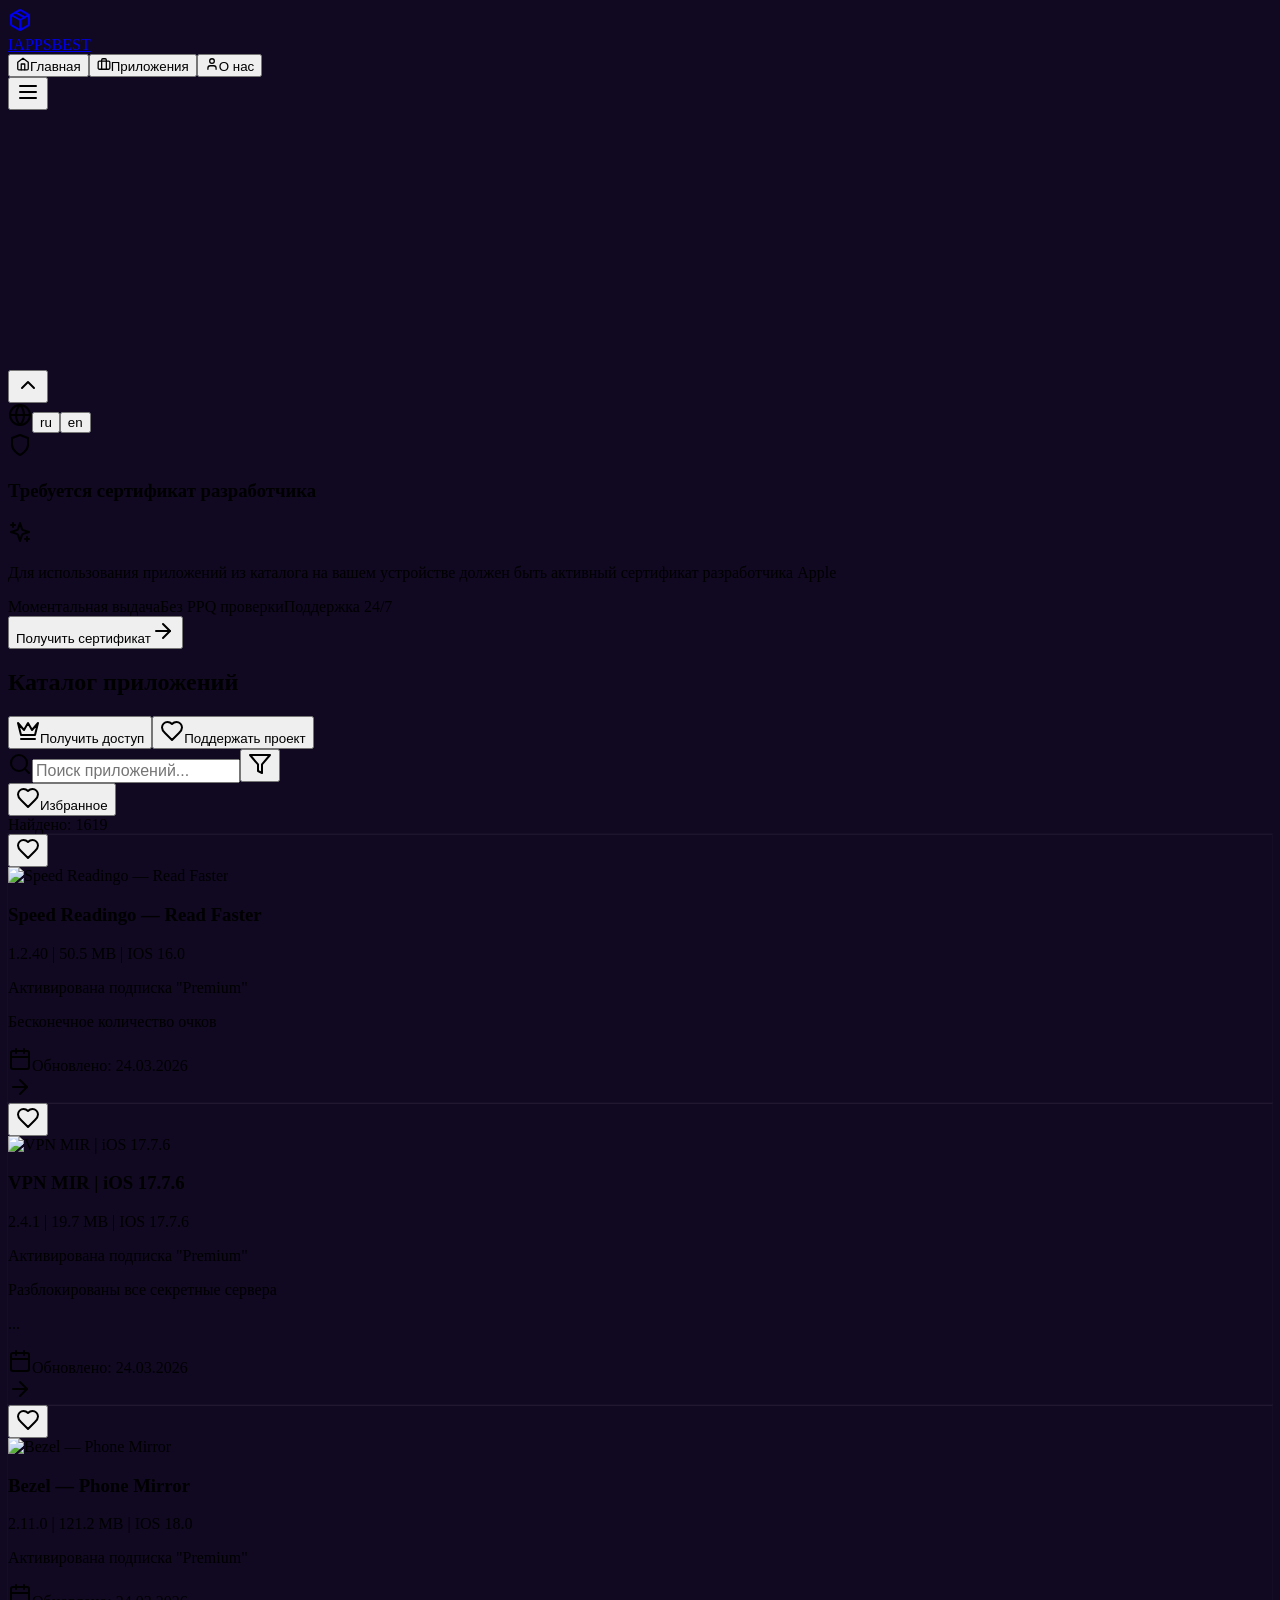
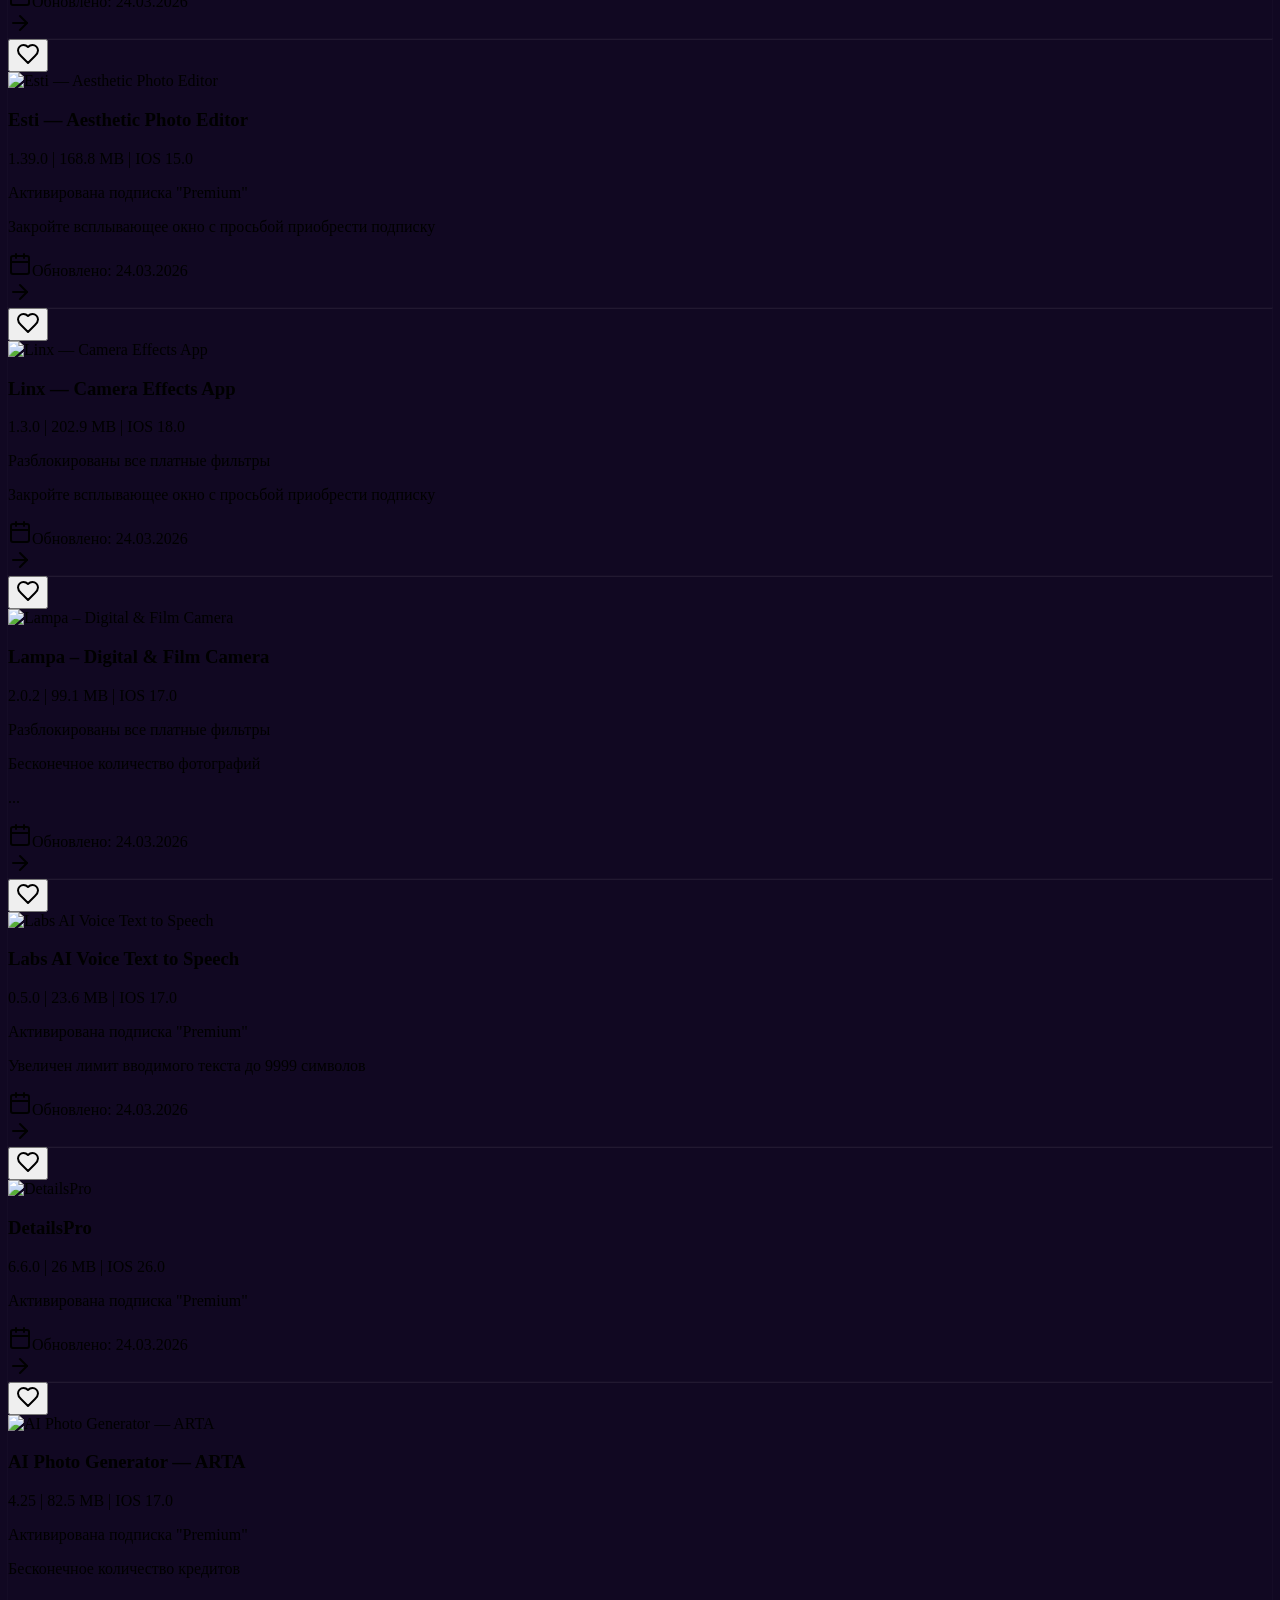
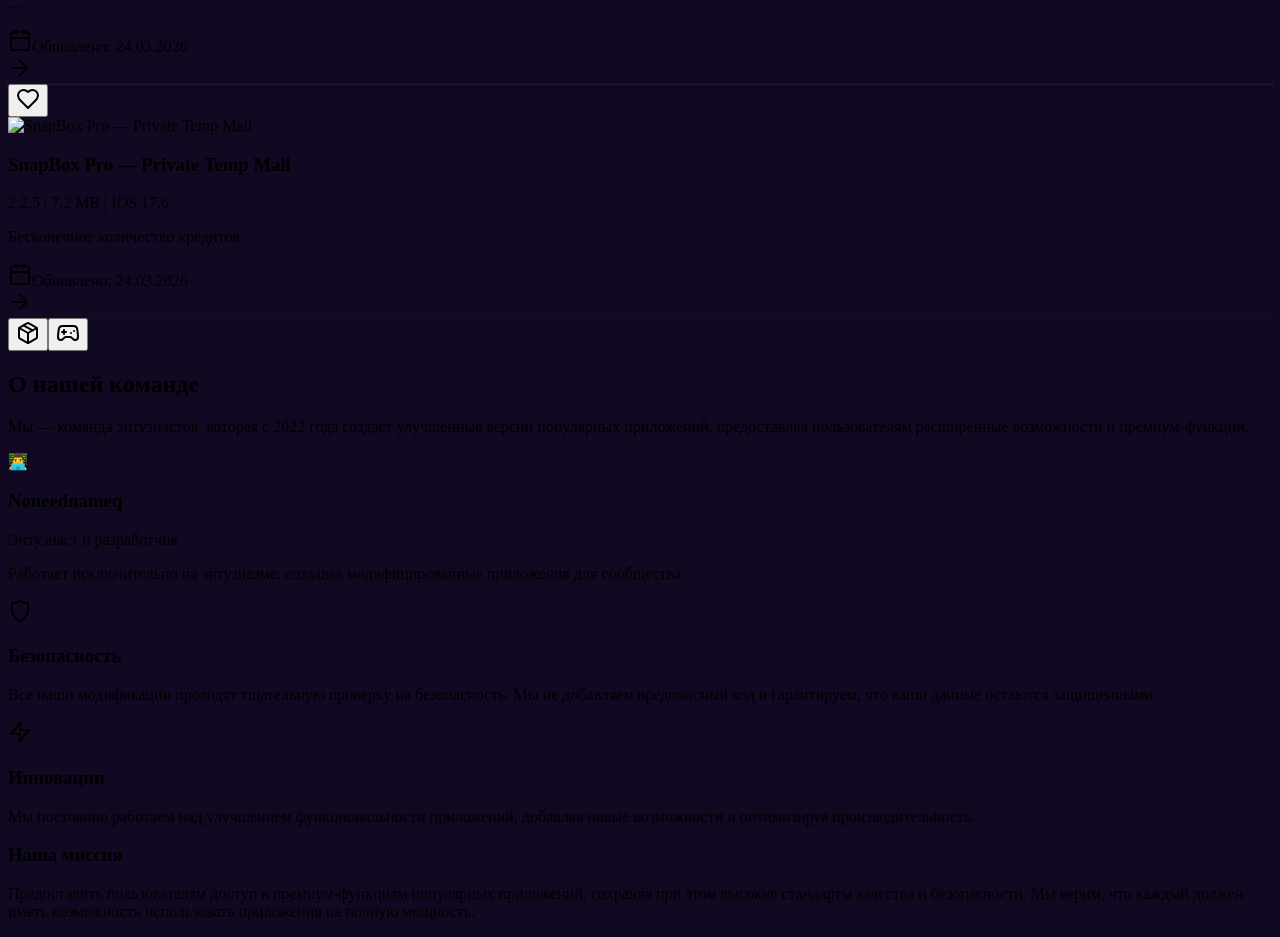
==== commit fec4e089: "fix: inline purple background on body to prevent grey flash" ====
--- a/index.html
+++ b/index.html
@@ -1 +1 @@
-<!DOCTYPE html><html lang="ru"><head><base href="/iapps-catalog/"><meta charSet="utf-8"/><meta name="viewport" content="width=device-width, initial-scale=1, maximum-scale=1, user-scalable=no"/><link rel="stylesheet" href="_next/static/css/55dfdf822e699a01.css" crossorigin="" data-precedence="next"/><link rel="preload" as="script" fetchPriority="low" href="_next/static/chunks/webpack-c4aba581e519de27.js" crossorigin=""/><script src="_next/static/chunks/fd9d1056-d031a49b1e4f3d4c.js" async="" crossorigin=""></script><script src="_next/static/chunks/69-092a6b0d1a4aa075.js" async="" crossorigin=""></script><script src="_next/static/chunks/main-app-09a7be098ec83db3.js" async="" crossorigin=""></script><script src="_next/static/chunks/738-90b9865ca5382f3d.js" async=""></script><script src="_next/static/chunks/150-2700f473d99da478.js" async=""></script><script src="_next/static/chunks/993-99b7fa92687599b5.js" async=""></script><script src="_next/static/chunks/484-b1df138fa72d3513.js" async=""></script><script src="_next/static/chunks/170-5ff58de736461213.js" async=""></script><script src="_next/static/chunks/54-cb80787c81aec7e1.js" async=""></script><script src="_next/static/chunks/362-c5a9e368c78aa19a.js" async=""></script><script src="_next/static/chunks/512-4fd45e2bd16c630f.js" async=""></script><script src="_next/static/chunks/app/page-b199a8936810d70d.js" async=""></script><script src="_next/static/chunks/app/layout-cd9715c92548a6ed.js" async=""></script><link rel="preload" href="no-zoom.js" as="script"/><title>Каталог Приложений</title><meta name="description" content="Каталог модифицированных приложений для iOS"/><link rel="manifest" href="manifest.json"/><link rel="icon" href="favicon.ico" sizes="32x32"/><link rel="icon" href="favicon-16x16.png" sizes="16x16" type="image/png"/><link rel="icon" href="favicon-32x32.png" sizes="32x32" type="image/png"/><link rel="icon" href="android-chrome-192x192.png" sizes="192x192" type="image/png"/><link rel="icon" href="android-chrome-512x512.png" sizes="512x512" type="image/png"/><link rel="apple-touch-icon" href="apple-touch-icon.png" sizes="180x180" type="image/png"/><script src="_next/static/chunks/polyfills-c67a75d1b6f99dc8.js" crossorigin="" noModule=""></script></head><body class="min-h-screen"><main><div class="flare-theme flare-route relative min-h-screen overflow-x-hidden text-[#dfbaf4]"><div class="pointer-events-none fixed inset-x-0 top-0 z-[120] h-[3px]" style="padding-top:env(safe-area-inset-top)" aria-hidden="true"><div class="h-full w-full bg-[#a942ff]/20"></div><div style="transform:scaleX(0);transform-origin:0% 50%" class="absolute left-0 top-0 h-full w-full bg-gradient-to-r from-[#c16aff] via-[#b04cff] to-[#8e32e0]"></div></div><div class="relative z-10"><div class="fixed left-1/2 top-4 z-50 w-[min(1100px,calc(100%-1rem))] -translate-x-1/2"><div class="relative flex items-center justify-between gap-2 rounded-2xl border border-[#31134a] bg-[#08040d] px-2 py-2.5 shadow-[0_0_0_1px_rgba(163, 56, 255,0.16),0_18px_42px_rgba(0,0,0,0.62)] sm:gap-3 sm:px-3"><a class="hidden items-center gap-3 pr-4 md:flex" href="#home"><div class="flex h-9 w-9 items-center justify-center rounded-lg border border-[#af44ff]/60 bg-[#1a0b2a]"><svg xmlns="http://www.w3.org/2000/svg" width="24" height="24" viewBox="0 0 24 24" fill="none" stroke="currentColor" stroke-width="2" stroke-linecap="round" stroke-linejoin="round" class="lucide lucide-package h-4 w-4 text-[#af44ff]"><path d="m7.5 4.27 9 5.15"></path><path d="M21 8a2 2 0 0 0-1-1.73l-7-4a2 2 0 0 0-2 0l-7 4A2 2 0 0 0 3 8v8a2 2 0 0 0 1 1.73l7 4a2 2 0 0 0 2 0l7-4A2 2 0 0 0 21 16Z"></path><path d="m3.3 7 8.7 5 8.7-5"></path><path d="M12 22V12"></path></svg></div><span class="font-orbitron text-sm tracking-[0.3em] text-[#d6a1f4]">IAPPSBEST</span></a><div class="flex flex-1 items-center justify-center gap-0.5 min-[430px]:gap-1 md:justify-end sm:gap-2"><button class="relative flex items-center gap-1.5 rounded-lg px-1.5 py-2 text-[10px] uppercase tracking-[0.11em] text-[#8f5bb1] transition-colors duration-200 min-[360px]:px-2 min-[430px]:px-2.5 sm:gap-2 sm:px-4 sm:text-[11px] sm:tracking-[0.15em] hover:text-[#ddacff] text-[#ddacff] cursor-pointer"><span class="absolute inset-0 rounded-lg border border-[#42176b] bg-[#1a0b2a]/80"></span><span class="relative z-10 flex items-center gap-1 sm:gap-2"><span class="relative inline-flex h-3.5 w-3.5 items-center justify-center sm:h-4 sm:w-4"><svg xmlns="http://www.w3.org/2000/svg" width="14" height="14" viewBox="0 0 24 24" fill="none" stroke="currentColor" stroke-width="2.2" stroke-linecap="round" stroke-linejoin="round" class="lucide lucide-home h-full w-full"><path d="m3 9 9-7 9 7v11a2 2 0 0 1-2 2H5a2 2 0 0 1-2-2z"></path><polyline points="9 22 9 12 15 12 15 22"></polyline></svg></span><span class="font-techmono text-[10px] sm:text-[11px] max-[519px]:hidden">Главная</span></span></button><button class="relative flex items-center gap-1.5 rounded-lg px-1.5 py-2 text-[10px] uppercase tracking-[0.11em] text-[#8f5bb1] transition-colors duration-200 min-[360px]:px-2 min-[430px]:px-2.5 sm:gap-2 sm:px-4 sm:text-[11px] sm:tracking-[0.15em] hover:text-[#ddacff] cursor-pointer"><span class="relative z-10 flex items-center gap-1 sm:gap-2"><span class="relative inline-flex h-3.5 w-3.5 items-center justify-center sm:h-4 sm:w-4"><svg xmlns="http://www.w3.org/2000/svg" width="14" height="14" viewBox="0 0 24 24" fill="none" stroke="currentColor" stroke-width="2.2" stroke-linecap="round" stroke-linejoin="round" class="lucide lucide-briefcase h-full w-full"><rect width="20" height="14" x="2" y="7" rx="2" ry="2"></rect><path d="M16 21V5a2 2 0 0 0-2-2h-4a2 2 0 0 0-2 2v16"></path></svg></span><span class="font-techmono text-[10px] sm:text-[11px] max-[519px]:hidden">Приложения</span></span></button><button class="relative flex items-center gap-1.5 rounded-lg px-1.5 py-2 text-[10px] uppercase tracking-[0.11em] text-[#8f5bb1] transition-colors duration-200 min-[360px]:px-2 min-[430px]:px-2.5 sm:gap-2 sm:px-4 sm:text-[11px] sm:tracking-[0.15em] hover:text-[#ddacff] cursor-pointer"><span class="relative z-10 flex items-center gap-1 sm:gap-2"><span class="relative inline-flex h-3.5 w-3.5 items-center justify-center sm:h-4 sm:w-4"><svg xmlns="http://www.w3.org/2000/svg" width="14" height="14" viewBox="0 0 24 24" fill="none" stroke="currentColor" stroke-width="2.2" stroke-linecap="round" stroke-linejoin="round" class="lucide lucide-user h-full w-full"><path d="M19 21v-2a4 4 0 0 0-4-4H9a4 4 0 0 0-4 4v2"></path><circle cx="12" cy="7" r="4"></circle></svg></span><span class="font-techmono text-[10px] sm:text-[11px] max-[519px]:hidden">О нас</span></span></button><div class="relative ml-1"><button class="rounded-lg border border-[#39155a] bg-black/35 px-1.5 py-2 text-[#b07ad1] transition-colors hover:bg-[#180b27] hover:text-[#ddacff] min-[360px]:px-2 min-[430px]:px-3" aria-label="Open routing menu" aria-expanded="false"><svg xmlns="http://www.w3.org/2000/svg" width="24" height="24" viewBox="0 0 24 24" fill="none" stroke="currentColor" stroke-width="2" stroke-linecap="round" stroke-linejoin="round" class="lucide lucide-menu h-4 w-4"><line x1="4" x2="20" y1="12" y2="12"></line><line x1="4" x2="20" y1="6" y2="6"></line><line x1="4" x2="20" y1="18" y2="18"></line></svg></button></div></div></div></div><section id="home" class="relative flex min-h-[560px] w-full items-center justify-center overflow-hidden px-4 pb-16 pt-44 sm:px-6 md:pt-48"><div class="pointer-events-none absolute inset-x-6 top-28 h-px bg-gradient-to-r from-transparent via-[#441b6b] to-transparent opacity-70"></div><div class="relative z-10 mx-auto max-w-5xl text-center text-[#e2bdf7]"><div class="mb-8 inline-flex items-center gap-3 rounded-full border border-[#361752] bg-black/40 px-4 py-2 backdrop-blur-sm" style="opacity:0;transform:translateY(30px)"><span class="h-2 w-2 rounded-full bg-[#af44ff] flare-pulse"></span><span class="font-techmono text-xs uppercase tracking-[0.24em] text-[#9962be]">Работаем с 2022</span></div><h1 class="flare-title mb-5 break-words font-orbitron text-[1.35rem] leading-[1.1] tracking-[0.08em] text-[#e4bff8] sm:text-[2.2rem] sm:tracking-[0.16em] md:text-[2.8rem] md:tracking-[0.2em] lg:text-[3.2rem]" style="opacity:0;transform:translateY(30px)">IAPPSBEST</h1><p class="mx-auto max-w-3xl break-words font-techmono text-[12.5px] leading-relaxed text-[#8859aa] sm:text-[15px]" style="word-break:break-word;overflow-wrap:anywhere;hyphens:auto;opacity:0;transform:translateY(30px)">Каталог приложений и инструментов для iOS в современном техно-формате</p><div class="mt-8 flex flex-col items-center justify-center gap-3 sm:flex-row" style="opacity:0;transform:translateY(30px)"><button class="inline-flex items-center justify-center font-medium focus-visible:outline-none focus-visible:ring-2 focus-visible:ring-ring focus-visible:ring-offset-2 disabled:opacity-50 disabled:pointer-events-none ring-offset-background h-10 group rounded-xl border border-[#4a1d77] bg-[#280c4b] px-5 py-2.5 font-techmono text-xs uppercase tracking-[0.15em] text-[#e1b1ff] transition-colors duration-200 hover:border-[#5b2492] hover:bg-[#310e5a]"><svg xmlns="http://www.w3.org/2000/svg" width="24" height="24" viewBox="0 0 24 24" fill="none" stroke="currentColor" stroke-width="2" stroke-linecap="round" stroke-linejoin="round" class="lucide lucide-arrow-down-right mr-2 h-4 w-4"><path d="m7 7 10 10"></path><path d="M17 7v10H7"></path></svg>Каталог</button><button class="inline-flex items-center justify-center font-medium focus-visible:outline-none focus-visible:ring-2 focus-visible:ring-ring focus-visible:ring-offset-2 disabled:opacity-50 disabled:pointer-events-none ring-offset-background h-10 group rounded-xl border border-[#43176f] bg-[#0d0912] px-5 py-2.5 font-techmono text-xs uppercase tracking-[0.15em] text-[#c694e6] transition-colors duration-200 hover:border-[#58238b] hover:bg-[#160a22]"><svg xmlns="http://www.w3.org/2000/svg" width="24" height="24" viewBox="0 0 24 24" fill="none" stroke="currentColor" stroke-width="2" stroke-linecap="round" stroke-linejoin="round" class="lucide lucide-crown mr-2 h-4 w-4"><path d="m2 4 3 12h14l3-12-6 7-4-7-4 7-6-7zm3 16h14"></path></svg>Получить доступ</button></div><div class="mx-auto mt-10 grid max-w-3xl grid-cols-1 gap-4 sm:grid-cols-3" style="opacity:0;transform:translateY(30px)"><div class="rounded-2xl border border-[#291041] bg-[#0b0710] p-5 text-center shadow-[0_16px_36px_rgba(0,0,0,0.32)]"><div class="mb-2 font-orbitron text-2xl text-[#ac46ff]">750+</div><div class="font-techmono text-xs uppercase tracking-[0.08em] text-[#7f529f]">Модифицированных приложений</div></div><div class="rounded-2xl border border-[#291041] bg-[#0b0710] p-5 text-center shadow-[0_16px_36px_rgba(0,0,0,0.32)]"><div class="mb-2 font-orbitron text-2xl text-[#ac46ff]">1000+</div><div class="font-techmono text-xs uppercase tracking-[0.08em] text-[#7f529f]">Довольных пользователей</div></div><div class="rounded-2xl border border-[#291041] bg-[#0b0710] p-5 text-center shadow-[0_16px_36px_rgba(0,0,0,0.32)]"><div class="mb-2 font-orbitron text-2xl text-[#ac46ff]">24/7</div><div class="font-techmono text-xs uppercase tracking-[0.08em] text-[#7f529f]">Поддержка пользователей</div></div></div></div></section><!--$!--><template data-dgst="BAILOUT_TO_CLIENT_SIDE_RENDERING"></template><!--/$--><button class="fixed bottom-24 left-6 z-50 flex h-12 w-12 items-center justify-center rounded-full border border-[#39155a] bg-[#08040d] text-[#cf83ff] shadow-[0_12px_28px_rgba(0,0,0,0.36)] transition-[opacity,transform,background-color] duration-200 hover:bg-[#190a2a] pointer-events-none translate-y-2 opacity-0"><svg xmlns="http://www.w3.org/2000/svg" width="24" height="24" viewBox="0 0 24 24" fill="none" stroke="currentColor" stroke-width="2" stroke-linecap="round" stroke-linejoin="round" class="lucide lucide-chevron-up h-6 w-6"><path d="m18 15-6-6-6 6"></path></svg></button><div class="fixed bottom-6 left-6 z-50 flex items-center rounded-xl border border-[#2b163f]/90 bg-[#08040d] p-1 shadow-[0_0_0_1px_rgba(163, 56, 255,0.1),0_10px_24px_rgba(0,0,0,0.45)]"><svg xmlns="http://www.w3.org/2000/svg" width="24" height="24" viewBox="0 0 24 24" fill="none" stroke="currentColor" stroke-width="2" stroke-linecap="round" stroke-linejoin="round" class="lucide lucide-globe mx-1 hidden h-3.5 w-3.5 text-[#75538f] min-[430px]:block"><circle cx="12" cy="12" r="10"></circle><path d="M12 2a14.5 14.5 0 0 0 0 20 14.5 14.5 0 0 0 0-20"></path><path d="M2 12h20"></path></svg><button class="rounded-md px-2 py-1 font-techmono text-[9px] uppercase tracking-[0.1em] transition-colors duration-150 border border-[#43186b] bg-[#1a0b2a]/90 text-[#dfacff]" aria-label="Switch language to RU" aria-pressed="true">ru</button><button class="rounded-md px-2 py-1 font-techmono text-[9px] uppercase tracking-[0.1em] transition-colors duration-150 border border-transparent text-[#774c95] hover:text-[#b987d8]" aria-label="Switch language to EN" aria-pressed="false">en</button></div><div id="app-catalog" class="relative z-20 mx-auto mt-2 w-full max-w-6xl px-3 pb-12 sm:mt-4 sm:px-6 md:mt-6"><div class="mb-6 mt-4 sm:mb-8 sm:mt-6"><div class="relative overflow-hidden rounded-3xl border border-[#39155a] bg-[#08050c]/85 shadow-[0_0_0_1px_rgba(170, 71, 255,0.12),0_26px_62px_rgba(0,0,0,0.7)]"><div class="pointer-events-none absolute inset-0 bg-[#9f3bff]/[0.06]"></div><div class="pointer-events-none absolute -right-10 top-1/2 h-44 w-44 -translate-y-1/2 rounded-full bg-[#9f3bff]/20 blur-2xl"></div><div class="relative grid gap-5 p-5 sm:p-7 lg:grid-cols-[auto_1fr_auto] lg:items-center"><div class="flex h-16 w-16 items-center justify-center rounded-2xl border border-[#a43fff]/70 bg-[#1a0b2a]"><svg xmlns="http://www.w3.org/2000/svg" width="24" height="24" viewBox="0 0 24 24" fill="none" stroke="currentColor" stroke-width="2" stroke-linecap="round" stroke-linejoin="round" class="lucide lucide-shield h-8 w-8 text-[#b152ff]"><path d="M12 22s8-4 8-10V5l-8-3-8 3v7c0 6 8 10 8 10"></path></svg></div><div class="min-w-0"><div class="mb-2 flex items-center gap-2"><h3 class="break-words font-orbitron text-[1rem] tracking-[0.08em] text-[#e2bdf7] sm:text-[1.4rem] sm:tracking-[0.12em] md:text-[1.6rem] md:tracking-[0.14em] lg:text-[1.8rem]">Требуется сертификат разработчика</h3><svg xmlns="http://www.w3.org/2000/svg" width="24" height="24" viewBox="0 0 24 24" fill="none" stroke="currentColor" stroke-width="2" stroke-linecap="round" stroke-linejoin="round" class="lucide lucide-sparkles h-4 w-4 text-[#c167ff]"><path d="m12 3-1.912 5.813a2 2 0 0 1-1.275 1.275L3 12l5.813 1.912a2 2 0 0 1 1.275 1.275L12 21l1.912-5.813a2 2 0 0 1 1.275-1.275L21 12l-5.813-1.912a2 2 0 0 1-1.275-1.275L12 3Z"></path><path d="M5 3v4"></path><path d="M19 17v4"></path><path d="M3 5h4"></path><path d="M17 19h4"></path></svg></div><p class="break-words font-techmono text-[12.5px] leading-relaxed text-[#a673c8] sm:text-[15px]" style="word-break:break-word;overflow-wrap:anywhere;hyphens:auto">Для использования приложений из каталога на вашем устройстве должен быть активный сертификат разработчика Apple</p><div class="mt-4 flex flex-wrap gap-2"><span class="inline-flex items-center gap-2 rounded-lg border border-[#3a1c5a] bg-black/30 px-3 py-1.5 font-techmono text-[11px] uppercase tracking-[0.08em] text-[#c190e2]"><span class="h-1.5 w-1.5 rounded-full bg-[#3fd07d]"></span>Моментальная выдача</span><span class="inline-flex items-center gap-2 rounded-lg border border-[#3a1c5a] bg-black/30 px-3 py-1.5 font-techmono text-[11px] uppercase tracking-[0.08em] text-[#c190e2]"><span class="h-1.5 w-1.5 rounded-full bg-[#3fd07d]"></span>Без PPQ проверки</span><span class="inline-flex items-center gap-2 rounded-lg border border-[#3a1c5a] bg-black/30 px-3 py-1.5 font-techmono text-[11px] uppercase tracking-[0.08em] text-[#c190e2]"><span class="h-1.5 w-1.5 rounded-full bg-[#3fd07d]"></span>Поддержка 24/7</span></div></div><button class="group flex items-center justify-center gap-2 rounded-xl border border-[#49127a] bg-[#320b5b] px-6 py-3 font-techmono text-xs uppercase tracking-[0.14em] text-[#dfadff] transition-colors duration-200 hover:bg-[#3e0f6d]">Получить сертификат<svg xmlns="http://www.w3.org/2000/svg" width="24" height="24" viewBox="0 0 24 24" fill="none" stroke="currentColor" stroke-width="2" stroke-linecap="round" stroke-linejoin="round" class="lucide lucide-arrow-right h-4 w-4"><path d="M5 12h14"></path><path d="m12 5 7 7-7 7"></path></svg></button></div></div></div><div class="mb-8 flex flex-col items-center justify-between gap-4 sm:flex-row"><h2 class="break-words text-center font-orbitron text-[1.35rem] tracking-[0.08em] text-[#e2bdf7] sm:text-left sm:text-[2rem] sm:tracking-[0.14em] md:text-[2.4rem] md:tracking-[0.18em] lg:text-[2.8rem]">Каталог приложений</h2><div class="flex w-full flex-col gap-3 sm:w-auto sm:flex-row"><button class="inline-flex items-center justify-center font-medium focus-visible:outline-none focus-visible:ring-2 focus-visible:ring-ring focus-visible:ring-offset-2 disabled:opacity-50 disabled:pointer-events-none ring-offset-background h-10 w-full rounded-xl border border-[#49127a] bg-[#320b5b] px-4 py-2.5 font-techmono text-xs uppercase tracking-[0.14em] text-[#e0aeff] transition-colors duration-200 hover:bg-[#3b0e6a] sm:w-auto"><svg xmlns="http://www.w3.org/2000/svg" width="24" height="24" viewBox="0 0 24 24" fill="none" stroke="currentColor" stroke-width="2" stroke-linecap="round" stroke-linejoin="round" class="lucide lucide-crown mr-2 h-4 w-4 flex-shrink-0"><path d="m2 4 3 12h14l3-12-6 7-4-7-4 7-6-7zm3 16h14"></path></svg><span class="truncate">Получить доступ</span></button><button class="inline-flex items-center justify-center font-medium focus-visible:outline-none focus-visible:ring-2 focus-visible:ring-ring focus-visible:ring-offset-2 disabled:opacity-50 disabled:pointer-events-none ring-offset-background h-10 w-full rounded-xl border border-[#365838] bg-[#1f4d31] px-4 py-2.5 font-techmono text-xs uppercase tracking-[0.14em] text-[#c9ffd7] transition-colors duration-200 hover:bg-[#2a6840] sm:w-auto"><svg xmlns="http://www.w3.org/2000/svg" width="24" height="24" viewBox="0 0 24 24" fill="none" stroke="currentColor" stroke-width="2" stroke-linecap="round" stroke-linejoin="round" class="lucide lucide-heart mr-2 h-4 w-4 flex-shrink-0"><path d="M19 14c1.49-1.46 3-3.21 3-5.5A5.5 5.5 0 0 0 16.5 3c-1.76 0-3 .5-4.5 2-1.5-1.5-2.74-2-4.5-2A5.5 5.5 0 0 0 2 8.5c0 2.3 1.5 4.05 3 5.5l7 7Z"></path></svg><span class="truncate">Поддержать проект</span></button></div></div><div class="mb-8 space-y-4"><div class="relative"><svg xmlns="http://www.w3.org/2000/svg" width="24" height="24" viewBox="0 0 24 24" fill="none" stroke="currentColor" stroke-width="2" stroke-linecap="round" stroke-linejoin="round" class="lucide lucide-search absolute left-3 top-1/2 h-4 w-4 -translate-y-1/2 text-[#7b509b]"><circle cx="11" cy="11" r="8"></circle><path d="m21 21-4.3-4.3"></path></svg><input class="flex w-full rounded-md border px-3 py-2 text-sm ring-offset-background file:border-0 file:bg-transparent file:text-sm file:font-medium focus-visible:outline-none focus-visible:ring-offset-2 disabled:cursor-not-allowed disabled:opacity-50 h-12 border-[#31134a] bg-black/40 pl-10 pr-10 font-techmono text-[#dfbaf4] placeholder:text-[#7b509b] focus-visible:ring-1 focus-visible:ring-[#a83eff]" placeholder="Поиск приложений..." autoComplete="off" autoCorrect="off" autoCapitalize="off" spellCheck="false" inputMode="search" style="font-size:16px" value=""/><button class="inline-flex items-center justify-center rounded-md text-sm font-medium transition-colors focus-visible:outline-none focus-visible:ring-2 focus-visible:ring-ring focus-visible:ring-offset-2 disabled:opacity-50 disabled:pointer-events-none ring-offset-background hover:text-accent-foreground h-10 w-10 absolute right-2 top-1/2 -translate-y-1/2 text-[#a16dc5] hover:bg-[#1c0b2d]" type="button" aria-haspopup="dialog" aria-expanded="false" aria-controls="radix-:Rqquuda:" data-state="closed"><svg xmlns="http://www.w3.org/2000/svg" width="24" height="24" viewBox="0 0 24 24" fill="none" stroke="currentColor" stroke-width="2" stroke-linecap="round" stroke-linejoin="round" class="lucide lucide-filter h-4 w-4"><polygon points="22 3 2 3 10 12.46 10 19 14 21 14 12.46 22 3"></polygon></svg></button></div><div class="flex flex-wrap gap-3"><button class="inline-flex items-center justify-center rounded-md font-medium focus-visible:outline-none focus-visible:ring-2 focus-visible:ring-ring focus-visible:ring-offset-2 disabled:opacity-50 disabled:pointer-events-none ring-offset-background border hover:text-accent-foreground h-10 py-2 px-4 font-techmono text-xs uppercase tracking-[0.12em] transition-colors duration-200 border-[#31134a] bg-black/35 text-[#b17ecd] hover:bg-[#190926]"><svg xmlns="http://www.w3.org/2000/svg" width="24" height="24" viewBox="0 0 24 24" fill="none" stroke="currentColor" stroke-width="2" stroke-linecap="round" stroke-linejoin="round" class="lucide lucide-heart mr-2 h-4 w-4"><path d="M19 14c1.49-1.46 3-3.21 3-5.5A5.5 5.5 0 0 0 16.5 3c-1.76 0-3 .5-4.5 2-1.5-1.5-2.74-2-4.5-2A5.5 5.5 0 0 0 2 8.5c0 2.3 1.5 4.05 3 5.5l7 7Z"></path></svg>Избранное<!-- --> </button><div class="inline-flex items-center rounded-full border text-xs font-semibold transition-colors focus:outline-none focus:ring-2 focus:ring-ring focus:ring-offset-2 border-[#31134a] bg-black/30 px-3 py-1 font-techmono text-[#945eb9]">Найдено<!-- -->: <!-- -->1619</div></div></div><div class="mb-10 grid grid-cols-1 gap-5 xl:auto-rows-fr xl:grid-cols-2"><div class="catalog-card group h-full w-full cursor-pointer"><div class="text-card-foreground shadow-sm relative h-full min-h-[208px] overflow-hidden rounded-[1.2rem] border bg-[#08040d] transition-[border-color,background-color,box-shadow] duration-200 xl:h-[232px] xl:min-h-0 border-[#31134a] hover:border-[#3e1867] hover:bg-[#0c0712] hover:shadow-[0_18px_38px_rgba(0,0,0,0.32)]" style="box-shadow:0 0 0 1px rgba(255,255,255,0.02), inset 0 1px 0 rgba(255,255,255,0.05)"><div class="pointer-events-none absolute inset-0 bg-[#a63eff]/[0.03]"></div><button class="absolute right-3 top-3 z-20 rounded-full border border-[#3b1d5a] bg-[#0d0712] p-2 transition-colors duration-200 hover:bg-black/60 opacity-100 md:opacity-0 md:group-hover:opacity-100"><svg xmlns="http://www.w3.org/2000/svg" width="24" height="24" viewBox="0 0 24 24" fill="none" stroke="currentColor" stroke-width="2" stroke-linecap="round" stroke-linejoin="round" class="lucide lucide-heart h-4 w-4 transition-colors duration-300 text-[#e0b7f8]/60"><path d="M19 14c1.49-1.46 3-3.21 3-5.5A5.5 5.5 0 0 0 16.5 3c-1.76 0-3 .5-4.5 2-1.5-1.5-2.74-2-4.5-2A5.5 5.5 0 0 0 2 8.5c0 2.3 1.5 4.05 3 5.5l7 7Z"></path></svg></button><div class="relative z-10 grid h-full grid-cols-[auto,1fr,auto] items-start gap-3 p-4 md:gap-4 md:p-5"><div class="h-14 w-14 flex-shrink-0 overflow-hidden rounded-xl border border-[#39155a]/70 bg-[#150920]/70 md:h-16 md:w-16"><img src="https://is1-ssl.mzstatic.com/image/thumb/Purple221/v4/e3/be/ba/e3bebaad-45ad-67af-f888-7dec3d93961b/AppIcon-0-0-1x_U007ephone-0-1-85-220.png/350x350.jpg" alt="Speed Readingo — Read Faster" class="h-full w-full object-cover" loading="lazy" decoding="async"/></div><div class="flex min-w-0 h-full flex-col"><div class="min-w-0"><div class="mb-1.5 flex items-start justify-between gap-3"><h3 class="truncate font-orbitron text-[1.2rem] leading-tight text-[#dfbaf4] md:text-[1.3rem]">Speed Readingo — Read Faster</h3></div><p class="mb-2 truncate font-techmono text-[11px] uppercase tracking-[0.08em] text-[#71468f]">1.2.40 | 50.5 MB | IOS 16.0</p><div class="space-y-1.5 text-[0.95rem] leading-snug text-[#c08fd9]"><div class="flex items-start gap-2"><span class="mt-1.5 h-1.5 w-1.5 flex-shrink-0 rounded-full bg-[#b252ff]"></span><p class="line-clamp-1">Активирована подписка &quot;Premium&quot;</p></div><div class="flex items-start gap-2"><span class="mt-1.5 h-1.5 w-1.5 flex-shrink-0 rounded-full bg-[#b252ff]"></span><p class="line-clamp-1">Бесконечное количество очков</p></div></div></div><div class="mt-auto flex items-end text-xs text-[#8455a6]"><div class="flex items-center gap-1.5"><svg xmlns="http://www.w3.org/2000/svg" width="24" height="24" viewBox="0 0 24 24" fill="none" stroke="currentColor" stroke-width="2" stroke-linecap="round" stroke-linejoin="round" class="lucide lucide-calendar h-3.5 w-3.5 text-[#b252ff]"><rect width="18" height="18" x="3" y="4" rx="2" ry="2"></rect><line x1="16" x2="16" y1="2" y2="6"></line><line x1="8" x2="8" y1="2" y2="6"></line><line x1="3" x2="21" y1="10" y2="10"></line></svg>Обновлено<!-- -->: <!-- -->24.03.2026</div></div></div><div class="hidden self-end rounded-full border p-3 transition-colors duration-200 sm:flex border-[#3c195e] bg-black/30 text-[#b07ad1]"><svg xmlns="http://www.w3.org/2000/svg" width="24" height="24" viewBox="0 0 24 24" fill="none" stroke="currentColor" stroke-width="2" stroke-linecap="round" stroke-linejoin="round" class="lucide lucide-arrow-right h-4 w-4"><path d="M5 12h14"></path><path d="m12 5 7 7-7 7"></path></svg></div></div></div></div><div class="catalog-card group h-full w-full cursor-pointer"><div class="text-card-foreground shadow-sm relative h-full min-h-[208px] overflow-hidden rounded-[1.2rem] border bg-[#08040d] transition-[border-color,background-color,box-shadow] duration-200 xl:h-[232px] xl:min-h-0 border-[#31134a] hover:border-[#3e1867] hover:bg-[#0c0712] hover:shadow-[0_18px_38px_rgba(0,0,0,0.32)]" style="box-shadow:0 0 0 1px rgba(255,255,255,0.02), inset 0 1px 0 rgba(255,255,255,0.05)"><div class="pointer-events-none absolute inset-0 bg-[#a63eff]/[0.03]"></div><button class="absolute right-3 top-3 z-20 rounded-full border border-[#3b1d5a] bg-[#0d0712] p-2 transition-colors duration-200 hover:bg-black/60 opacity-100 md:opacity-0 md:group-hover:opacity-100"><svg xmlns="http://www.w3.org/2000/svg" width="24" height="24" viewBox="0 0 24 24" fill="none" stroke="currentColor" stroke-width="2" stroke-linecap="round" stroke-linejoin="round" class="lucide lucide-heart h-4 w-4 transition-colors duration-300 text-[#e0b7f8]/60"><path d="M19 14c1.49-1.46 3-3.21 3-5.5A5.5 5.5 0 0 0 16.5 3c-1.76 0-3 .5-4.5 2-1.5-1.5-2.74-2-4.5-2A5.5 5.5 0 0 0 2 8.5c0 2.3 1.5 4.05 3 5.5l7 7Z"></path></svg></button><div class="relative z-10 grid h-full grid-cols-[auto,1fr,auto] items-start gap-3 p-4 md:gap-4 md:p-5"><div class="h-14 w-14 flex-shrink-0 overflow-hidden rounded-xl border border-[#39155a]/70 bg-[#150920]/70 md:h-16 md:w-16"><img src="https://is1-ssl.mzstatic.com/image/thumb/Purple221/v4/e3/fc/f1/e3fcf17a-2934-c258-1b9a-4b82a606b891/AppIcon-0-0-1x_U007epad-0-1-0-85-220.png/350x350.jpg" alt="VPN MIR | iOS 17.7.6" class="h-full w-full object-cover" loading="lazy" decoding="async"/></div><div class="flex min-w-0 h-full flex-col"><div class="min-w-0"><div class="mb-1.5 flex items-start justify-between gap-3"><h3 class="truncate font-orbitron text-[1.2rem] leading-tight text-[#dfbaf4] md:text-[1.3rem]">VPN MIR | iOS 17.7.6</h3></div><p class="mb-2 truncate font-techmono text-[11px] uppercase tracking-[0.08em] text-[#71468f]">2.4.1 | 19.7 MB | IOS 17.7.6</p><div class="space-y-1.5 text-[0.95rem] leading-snug text-[#c08fd9]"><div class="flex items-start gap-2"><span class="mt-1.5 h-1.5 w-1.5 flex-shrink-0 rounded-full bg-[#b252ff]"></span><p class="line-clamp-1">Активирована подписка &quot;Premium&quot;</p></div><div class="flex items-start gap-2"><span class="mt-1.5 h-1.5 w-1.5 flex-shrink-0 rounded-full bg-[#b252ff]"></span><p class="line-clamp-1">Разблокированы все секретные сервера</p></div><p class="pl-3.5 text-xs text-[#945eb9]">...</p></div></div><div class="mt-auto flex items-end text-xs text-[#8455a6]"><div class="flex items-center gap-1.5"><svg xmlns="http://www.w3.org/2000/svg" width="24" height="24" viewBox="0 0 24 24" fill="none" stroke="currentColor" stroke-width="2" stroke-linecap="round" stroke-linejoin="round" class="lucide lucide-calendar h-3.5 w-3.5 text-[#b252ff]"><rect width="18" height="18" x="3" y="4" rx="2" ry="2"></rect><line x1="16" x2="16" y1="2" y2="6"></line><line x1="8" x2="8" y1="2" y2="6"></line><line x1="3" x2="21" y1="10" y2="10"></line></svg>Обновлено<!-- -->: <!-- -->24.03.2026</div></div></div><div class="hidden self-end rounded-full border p-3 transition-colors duration-200 sm:flex border-[#3c195e] bg-black/30 text-[#b07ad1]"><svg xmlns="http://www.w3.org/2000/svg" width="24" height="24" viewBox="0 0 24 24" fill="none" stroke="currentColor" stroke-width="2" stroke-linecap="round" stroke-linejoin="round" class="lucide lucide-arrow-right h-4 w-4"><path d="M5 12h14"></path><path d="m12 5 7 7-7 7"></path></svg></div></div></div></div><div class="catalog-card group h-full w-full cursor-pointer"><div class="text-card-foreground shadow-sm relative h-full min-h-[208px] overflow-hidden rounded-[1.2rem] border bg-[#08040d] transition-[border-color,background-color,box-shadow] duration-200 xl:h-[232px] xl:min-h-0 border-[#31134a] hover:border-[#3e1867] hover:bg-[#0c0712] hover:shadow-[0_18px_38px_rgba(0,0,0,0.32)]" style="box-shadow:0 0 0 1px rgba(255,255,255,0.02), inset 0 1px 0 rgba(255,255,255,0.05)"><div class="pointer-events-none absolute inset-0 bg-[#a63eff]/[0.03]"></div><button class="absolute right-3 top-3 z-20 rounded-full border border-[#3b1d5a] bg-[#0d0712] p-2 transition-colors duration-200 hover:bg-black/60 opacity-100 md:opacity-0 md:group-hover:opacity-100"><svg xmlns="http://www.w3.org/2000/svg" width="24" height="24" viewBox="0 0 24 24" fill="none" stroke="currentColor" stroke-width="2" stroke-linecap="round" stroke-linejoin="round" class="lucide lucide-heart h-4 w-4 transition-colors duration-300 text-[#e0b7f8]/60"><path d="M19 14c1.49-1.46 3-3.21 3-5.5A5.5 5.5 0 0 0 16.5 3c-1.76 0-3 .5-4.5 2-1.5-1.5-2.74-2-4.5-2A5.5 5.5 0 0 0 2 8.5c0 2.3 1.5 4.05 3 5.5l7 7Z"></path></svg></button><div class="relative z-10 grid h-full grid-cols-[auto,1fr,auto] items-start gap-3 p-4 md:gap-4 md:p-5"><div class="h-14 w-14 flex-shrink-0 overflow-hidden rounded-xl border border-[#39155a]/70 bg-[#150920]/70 md:h-16 md:w-16"><img src="https://is1-ssl.mzstatic.com/image/thumb/Purple211/v4/47/e5/8e/47e58e8d-7c9e-92de-5cfd-29ea5fcffc37/AppIcon-0-0-1x_U007epad-0-1-0-sRGB-85-220.png/350x350.jpg" alt="Bezel — Phone Mirror" class="h-full w-full object-cover" loading="lazy" decoding="async"/></div><div class="flex min-w-0 h-full flex-col"><div class="min-w-0"><div class="mb-1.5 flex items-start justify-between gap-3"><h3 class="truncate font-orbitron text-[1.2rem] leading-tight text-[#dfbaf4] md:text-[1.3rem]">Bezel — Phone Mirror</h3></div><p class="mb-2 truncate font-techmono text-[11px] uppercase tracking-[0.08em] text-[#71468f]">2.11.0 | 121.2 MB | IOS 18.0</p><div class="space-y-1.5 text-[0.95rem] leading-snug text-[#c08fd9]"><div class="flex items-start gap-2"><span class="mt-1.5 h-1.5 w-1.5 flex-shrink-0 rounded-full bg-[#b252ff]"></span><p class="line-clamp-1">Активирована подписка &quot;Premium&quot;</p></div></div></div><div class="mt-auto flex items-end text-xs text-[#8455a6]"><div class="flex items-center gap-1.5"><svg xmlns="http://www.w3.org/2000/svg" width="24" height="24" viewBox="0 0 24 24" fill="none" stroke="currentColor" stroke-width="2" stroke-linecap="round" stroke-linejoin="round" class="lucide lucide-calendar h-3.5 w-3.5 text-[#b252ff]"><rect width="18" height="18" x="3" y="4" rx="2" ry="2"></rect><line x1="16" x2="16" y1="2" y2="6"></line><line x1="8" x2="8" y1="2" y2="6"></line><line x1="3" x2="21" y1="10" y2="10"></line></svg>Обновлено<!-- -->: <!-- -->24.03.2026</div></div></div><div class="hidden self-end rounded-full border p-3 transition-colors duration-200 sm:flex border-[#3c195e] bg-black/30 text-[#b07ad1]"><svg xmlns="http://www.w3.org/2000/svg" width="24" height="24" viewBox="0 0 24 24" fill="none" stroke="currentColor" stroke-width="2" stroke-linecap="round" stroke-linejoin="round" class="lucide lucide-arrow-right h-4 w-4"><path d="M5 12h14"></path><path d="m12 5 7 7-7 7"></path></svg></div></div></div></div><div class="catalog-card group h-full w-full cursor-pointer"><div class="text-card-foreground shadow-sm relative h-full min-h-[208px] overflow-hidden rounded-[1.2rem] border bg-[#08040d] transition-[border-color,background-color,box-shadow] duration-200 xl:h-[232px] xl:min-h-0 border-[#31134a] hover:border-[#3e1867] hover:bg-[#0c0712] hover:shadow-[0_18px_38px_rgba(0,0,0,0.32)]" style="box-shadow:0 0 0 1px rgba(255,255,255,0.02), inset 0 1px 0 rgba(255,255,255,0.05)"><div class="pointer-events-none absolute inset-0 bg-[#a63eff]/[0.03]"></div><button class="absolute right-3 top-3 z-20 rounded-full border border-[#3b1d5a] bg-[#0d0712] p-2 transition-colors duration-200 hover:bg-black/60 opacity-100 md:opacity-0 md:group-hover:opacity-100"><svg xmlns="http://www.w3.org/2000/svg" width="24" height="24" viewBox="0 0 24 24" fill="none" stroke="currentColor" stroke-width="2" stroke-linecap="round" stroke-linejoin="round" class="lucide lucide-heart h-4 w-4 transition-colors duration-300 text-[#e0b7f8]/60"><path d="M19 14c1.49-1.46 3-3.21 3-5.5A5.5 5.5 0 0 0 16.5 3c-1.76 0-3 .5-4.5 2-1.5-1.5-2.74-2-4.5-2A5.5 5.5 0 0 0 2 8.5c0 2.3 1.5 4.05 3 5.5l7 7Z"></path></svg></button><div class="relative z-10 grid h-full grid-cols-[auto,1fr,auto] items-start gap-3 p-4 md:gap-4 md:p-5"><div class="h-14 w-14 flex-shrink-0 overflow-hidden rounded-xl border border-[#39155a]/70 bg-[#150920]/70 md:h-16 md:w-16"><img src="https://is1-ssl.mzstatic.com/image/thumb/Purple221/v4/27/04/6c/27046c99-2128-ee74-f237-1ed8aeaa592a/AppIcon-0-0-1x_U007ephone-0-1-0-85-220.png/350x350.jpg" alt="Esti — Aesthetic Photo Editor" class="h-full w-full object-cover" loading="lazy" decoding="async"/></div><div class="flex min-w-0 h-full flex-col"><div class="min-w-0"><div class="mb-1.5 flex items-start justify-between gap-3"><h3 class="truncate font-orbitron text-[1.2rem] leading-tight text-[#dfbaf4] md:text-[1.3rem]">Esti — Aesthetic Photo Editor</h3></div><p class="mb-2 truncate font-techmono text-[11px] uppercase tracking-[0.08em] text-[#71468f]">1.39.0 | 168.8 MB | IOS 15.0</p><div class="space-y-1.5 text-[0.95rem] leading-snug text-[#c08fd9]"><div class="flex items-start gap-2"><span class="mt-1.5 h-1.5 w-1.5 flex-shrink-0 rounded-full bg-[#b252ff]"></span><p class="line-clamp-1">Активирована подписка &quot;Premium&quot;</p></div><div class="flex items-start gap-2"><span class="mt-1.5 h-1.5 w-1.5 flex-shrink-0 rounded-full bg-[#b252ff]"></span><p class="line-clamp-1">Закройте всплывающее окно с просьбой приобрести подписку</p></div></div></div><div class="mt-auto flex items-end text-xs text-[#8455a6]"><div class="flex items-center gap-1.5"><svg xmlns="http://www.w3.org/2000/svg" width="24" height="24" viewBox="0 0 24 24" fill="none" stroke="currentColor" stroke-width="2" stroke-linecap="round" stroke-linejoin="round" class="lucide lucide-calendar h-3.5 w-3.5 text-[#b252ff]"><rect width="18" height="18" x="3" y="4" rx="2" ry="2"></rect><line x1="16" x2="16" y1="2" y2="6"></line><line x1="8" x2="8" y1="2" y2="6"></line><line x1="3" x2="21" y1="10" y2="10"></line></svg>Обновлено<!-- -->: <!-- -->24.03.2026</div></div></div><div class="hidden self-end rounded-full border p-3 transition-colors duration-200 sm:flex border-[#3c195e] bg-black/30 text-[#b07ad1]"><svg xmlns="http://www.w3.org/2000/svg" width="24" height="24" viewBox="0 0 24 24" fill="none" stroke="currentColor" stroke-width="2" stroke-linecap="round" stroke-linejoin="round" class="lucide lucide-arrow-right h-4 w-4"><path d="M5 12h14"></path><path d="m12 5 7 7-7 7"></path></svg></div></div></div></div><div class="catalog-card group h-full w-full cursor-pointer"><div class="text-card-foreground shadow-sm relative h-full min-h-[208px] overflow-hidden rounded-[1.2rem] border bg-[#08040d] transition-[border-color,background-color,box-shadow] duration-200 xl:h-[232px] xl:min-h-0 border-[#31134a] hover:border-[#3e1867] hover:bg-[#0c0712] hover:shadow-[0_18px_38px_rgba(0,0,0,0.32)]" style="box-shadow:0 0 0 1px rgba(255,255,255,0.02), inset 0 1px 0 rgba(255,255,255,0.05)"><div class="pointer-events-none absolute inset-0 bg-[#a63eff]/[0.03]"></div><button class="absolute right-3 top-3 z-20 rounded-full border border-[#3b1d5a] bg-[#0d0712] p-2 transition-colors duration-200 hover:bg-black/60 opacity-100 md:opacity-0 md:group-hover:opacity-100"><svg xmlns="http://www.w3.org/2000/svg" width="24" height="24" viewBox="0 0 24 24" fill="none" stroke="currentColor" stroke-width="2" stroke-linecap="round" stroke-linejoin="round" class="lucide lucide-heart h-4 w-4 transition-colors duration-300 text-[#e0b7f8]/60"><path d="M19 14c1.49-1.46 3-3.21 3-5.5A5.5 5.5 0 0 0 16.5 3c-1.76 0-3 .5-4.5 2-1.5-1.5-2.74-2-4.5-2A5.5 5.5 0 0 0 2 8.5c0 2.3 1.5 4.05 3 5.5l7 7Z"></path></svg></button><div class="relative z-10 grid h-full grid-cols-[auto,1fr,auto] items-start gap-3 p-4 md:gap-4 md:p-5"><div class="h-14 w-14 flex-shrink-0 overflow-hidden rounded-xl border border-[#39155a]/70 bg-[#150920]/70 md:h-16 md:w-16"><img src="https://is1-ssl.mzstatic.com/image/thumb/Purple221/v4/ef/a9/18/efa9189d-ccfb-8990-001e-1f4bff3e229f/AppIcon-0-1x_U007ephone-0-1-0-0-85-220-0.jpeg/350x350.jpg" alt="Linx — Camera Effects App" class="h-full w-full object-cover" loading="lazy" decoding="async"/></div><div class="flex min-w-0 h-full flex-col"><div class="min-w-0"><div class="mb-1.5 flex items-start justify-between gap-3"><h3 class="truncate font-orbitron text-[1.2rem] leading-tight text-[#dfbaf4] md:text-[1.3rem]">Linx — Camera Effects App</h3></div><p class="mb-2 truncate font-techmono text-[11px] uppercase tracking-[0.08em] text-[#71468f]">1.3.0 | 202.9 MB | IOS 18.0</p><div class="space-y-1.5 text-[0.95rem] leading-snug text-[#c08fd9]"><div class="flex items-start gap-2"><span class="mt-1.5 h-1.5 w-1.5 flex-shrink-0 rounded-full bg-[#b252ff]"></span><p class="line-clamp-1">Разблокированы все платные фильтры</p></div><div class="flex items-start gap-2"><span class="mt-1.5 h-1.5 w-1.5 flex-shrink-0 rounded-full bg-[#b252ff]"></span><p class="line-clamp-1">Закройте всплывающее окно с просьбой приобрести подписку</p></div></div></div><div class="mt-auto flex items-end text-xs text-[#8455a6]"><div class="flex items-center gap-1.5"><svg xmlns="http://www.w3.org/2000/svg" width="24" height="24" viewBox="0 0 24 24" fill="none" stroke="currentColor" stroke-width="2" stroke-linecap="round" stroke-linejoin="round" class="lucide lucide-calendar h-3.5 w-3.5 text-[#b252ff]"><rect width="18" height="18" x="3" y="4" rx="2" ry="2"></rect><line x1="16" x2="16" y1="2" y2="6"></line><line x1="8" x2="8" y1="2" y2="6"></line><line x1="3" x2="21" y1="10" y2="10"></line></svg>Обновлено<!-- -->: <!-- -->24.03.2026</div></div></div><div class="hidden self-end rounded-full border p-3 transition-colors duration-200 sm:flex border-[#3c195e] bg-black/30 text-[#b07ad1]"><svg xmlns="http://www.w3.org/2000/svg" width="24" height="24" viewBox="0 0 24 24" fill="none" stroke="currentColor" stroke-width="2" stroke-linecap="round" stroke-linejoin="round" class="lucide lucide-arrow-right h-4 w-4"><path d="M5 12h14"></path><path d="m12 5 7 7-7 7"></path></svg></div></div></div></div><div class="catalog-card group h-full w-full cursor-pointer"><div class="text-card-foreground shadow-sm relative h-full min-h-[208px] overflow-hidden rounded-[1.2rem] border bg-[#08040d] transition-[border-color,background-color,box-shadow] duration-200 xl:h-[232px] xl:min-h-0 border-[#31134a] hover:border-[#3e1867] hover:bg-[#0c0712] hover:shadow-[0_18px_38px_rgba(0,0,0,0.32)]" style="box-shadow:0 0 0 1px rgba(255,255,255,0.02), inset 0 1px 0 rgba(255,255,255,0.05)"><div class="pointer-events-none absolute inset-0 bg-[#a63eff]/[0.03]"></div><button class="absolute right-3 top-3 z-20 rounded-full border border-[#3b1d5a] bg-[#0d0712] p-2 transition-colors duration-200 hover:bg-black/60 opacity-100 md:opacity-0 md:group-hover:opacity-100"><svg xmlns="http://www.w3.org/2000/svg" width="24" height="24" viewBox="0 0 24 24" fill="none" stroke="currentColor" stroke-width="2" stroke-linecap="round" stroke-linejoin="round" class="lucide lucide-heart h-4 w-4 transition-colors duration-300 text-[#e0b7f8]/60"><path d="M19 14c1.49-1.46 3-3.21 3-5.5A5.5 5.5 0 0 0 16.5 3c-1.76 0-3 .5-4.5 2-1.5-1.5-2.74-2-4.5-2A5.5 5.5 0 0 0 2 8.5c0 2.3 1.5 4.05 3 5.5l7 7Z"></path></svg></button><div class="relative z-10 grid h-full grid-cols-[auto,1fr,auto] items-start gap-3 p-4 md:gap-4 md:p-5"><div class="h-14 w-14 flex-shrink-0 overflow-hidden rounded-xl border border-[#39155a]/70 bg-[#150920]/70 md:h-16 md:w-16"><img src="https://is1-ssl.mzstatic.com/image/thumb/Purple211/v4/00/0f/16/000f1650-8d62-e044-6d9f-658734746d17/AppIcon-0-0-1x_U007ephone-0-1-0-85-220.png/350x350.jpg" alt="Lampa – Digital &amp; Film Camera" class="h-full w-full object-cover" loading="lazy" decoding="async"/></div><div class="flex min-w-0 h-full flex-col"><div class="min-w-0"><div class="mb-1.5 flex items-start justify-between gap-3"><h3 class="truncate font-orbitron text-[1.2rem] leading-tight text-[#dfbaf4] md:text-[1.3rem]">Lampa – Digital &amp; Film Camera</h3></div><p class="mb-2 truncate font-techmono text-[11px] uppercase tracking-[0.08em] text-[#71468f]">2.0.2 | 99.1 MB | IOS 17.0</p><div class="space-y-1.5 text-[0.95rem] leading-snug text-[#c08fd9]"><div class="flex items-start gap-2"><span class="mt-1.5 h-1.5 w-1.5 flex-shrink-0 rounded-full bg-[#b252ff]"></span><p class="line-clamp-1">Разблокированы все платные фильтры</p></div><div class="flex items-start gap-2"><span class="mt-1.5 h-1.5 w-1.5 flex-shrink-0 rounded-full bg-[#b252ff]"></span><p class="line-clamp-1">Бесконечное количество фотографий</p></div><p class="pl-3.5 text-xs text-[#945eb9]">...</p></div></div><div class="mt-auto flex items-end text-xs text-[#8455a6]"><div class="flex items-center gap-1.5"><svg xmlns="http://www.w3.org/2000/svg" width="24" height="24" viewBox="0 0 24 24" fill="none" stroke="currentColor" stroke-width="2" stroke-linecap="round" stroke-linejoin="round" class="lucide lucide-calendar h-3.5 w-3.5 text-[#b252ff]"><rect width="18" height="18" x="3" y="4" rx="2" ry="2"></rect><line x1="16" x2="16" y1="2" y2="6"></line><line x1="8" x2="8" y1="2" y2="6"></line><line x1="3" x2="21" y1="10" y2="10"></line></svg>Обновлено<!-- -->: <!-- -->24.03.2026</div></div></div><div class="hidden self-end rounded-full border p-3 transition-colors duration-200 sm:flex border-[#3c195e] bg-black/30 text-[#b07ad1]"><svg xmlns="http://www.w3.org/2000/svg" width="24" height="24" viewBox="0 0 24 24" fill="none" stroke="currentColor" stroke-width="2" stroke-linecap="round" stroke-linejoin="round" class="lucide lucide-arrow-right h-4 w-4"><path d="M5 12h14"></path><path d="m12 5 7 7-7 7"></path></svg></div></div></div></div><div class="catalog-card group h-full w-full cursor-pointer"><div class="text-card-foreground shadow-sm relative h-full min-h-[208px] overflow-hidden rounded-[1.2rem] border bg-[#08040d] transition-[border-color,background-color,box-shadow] duration-200 xl:h-[232px] xl:min-h-0 border-[#31134a] hover:border-[#3e1867] hover:bg-[#0c0712] hover:shadow-[0_18px_38px_rgba(0,0,0,0.32)]" style="box-shadow:0 0 0 1px rgba(255,255,255,0.02), inset 0 1px 0 rgba(255,255,255,0.05)"><div class="pointer-events-none absolute inset-0 bg-[#a63eff]/[0.03]"></div><button class="absolute right-3 top-3 z-20 rounded-full border border-[#3b1d5a] bg-[#0d0712] p-2 transition-colors duration-200 hover:bg-black/60 opacity-100 md:opacity-0 md:group-hover:opacity-100"><svg xmlns="http://www.w3.org/2000/svg" width="24" height="24" viewBox="0 0 24 24" fill="none" stroke="currentColor" stroke-width="2" stroke-linecap="round" stroke-linejoin="round" class="lucide lucide-heart h-4 w-4 transition-colors duration-300 text-[#e0b7f8]/60"><path d="M19 14c1.49-1.46 3-3.21 3-5.5A5.5 5.5 0 0 0 16.5 3c-1.76 0-3 .5-4.5 2-1.5-1.5-2.74-2-4.5-2A5.5 5.5 0 0 0 2 8.5c0 2.3 1.5 4.05 3 5.5l7 7Z"></path></svg></button><div class="relative z-10 grid h-full grid-cols-[auto,1fr,auto] items-start gap-3 p-4 md:gap-4 md:p-5"><div class="h-14 w-14 flex-shrink-0 overflow-hidden rounded-xl border border-[#39155a]/70 bg-[#150920]/70 md:h-16 md:w-16"><img src="https://is1-ssl.mzstatic.com/image/thumb/Purple221/v4/03/51/c0/0351c042-28fb-42be-8a1d-eff7dcd6b0e8/AppIcon-0-0-1x_U007ephone-0-1-85-220.png/350x350.jpg" alt="Labs AI Voice Text to Speech" class="h-full w-full object-cover" loading="lazy" decoding="async"/></div><div class="flex min-w-0 h-full flex-col"><div class="min-w-0"><div class="mb-1.5 flex items-start justify-between gap-3"><h3 class="truncate font-orbitron text-[1.2rem] leading-tight text-[#dfbaf4] md:text-[1.3rem]">Labs AI Voice Text to Speech</h3></div><p class="mb-2 truncate font-techmono text-[11px] uppercase tracking-[0.08em] text-[#71468f]">0.5.0 | 23.6 MB | IOS 17.0</p><div class="space-y-1.5 text-[0.95rem] leading-snug text-[#c08fd9]"><div class="flex items-start gap-2"><span class="mt-1.5 h-1.5 w-1.5 flex-shrink-0 rounded-full bg-[#b252ff]"></span><p class="line-clamp-1">Активирована подписка &quot;Premium&quot;</p></div><div class="flex items-start gap-2"><span class="mt-1.5 h-1.5 w-1.5 flex-shrink-0 rounded-full bg-[#b252ff]"></span><p class="line-clamp-1">Увеличен лимит вводимого текста до 9999 символов</p></div></div></div><div class="mt-auto flex items-end text-xs text-[#8455a6]"><div class="flex items-center gap-1.5"><svg xmlns="http://www.w3.org/2000/svg" width="24" height="24" viewBox="0 0 24 24" fill="none" stroke="currentColor" stroke-width="2" stroke-linecap="round" stroke-linejoin="round" class="lucide lucide-calendar h-3.5 w-3.5 text-[#b252ff]"><rect width="18" height="18" x="3" y="4" rx="2" ry="2"></rect><line x1="16" x2="16" y1="2" y2="6"></line><line x1="8" x2="8" y1="2" y2="6"></line><line x1="3" x2="21" y1="10" y2="10"></line></svg>Обновлено<!-- -->: <!-- -->24.03.2026</div></div></div><div class="hidden self-end rounded-full border p-3 transition-colors duration-200 sm:flex border-[#3c195e] bg-black/30 text-[#b07ad1]"><svg xmlns="http://www.w3.org/2000/svg" width="24" height="24" viewBox="0 0 24 24" fill="none" stroke="currentColor" stroke-width="2" stroke-linecap="round" stroke-linejoin="round" class="lucide lucide-arrow-right h-4 w-4"><path d="M5 12h14"></path><path d="m12 5 7 7-7 7"></path></svg></div></div></div></div><div class="catalog-card group h-full w-full cursor-pointer"><div class="text-card-foreground shadow-sm relative h-full min-h-[208px] overflow-hidden rounded-[1.2rem] border bg-[#08040d] transition-[border-color,background-color,box-shadow] duration-200 xl:h-[232px] xl:min-h-0 border-[#31134a] hover:border-[#3e1867] hover:bg-[#0c0712] hover:shadow-[0_18px_38px_rgba(0,0,0,0.32)]" style="box-shadow:0 0 0 1px rgba(255,255,255,0.02), inset 0 1px 0 rgba(255,255,255,0.05)"><div class="pointer-events-none absolute inset-0 bg-[#a63eff]/[0.03]"></div><button class="absolute right-3 top-3 z-20 rounded-full border border-[#3b1d5a] bg-[#0d0712] p-2 transition-colors duration-200 hover:bg-black/60 opacity-100 md:opacity-0 md:group-hover:opacity-100"><svg xmlns="http://www.w3.org/2000/svg" width="24" height="24" viewBox="0 0 24 24" fill="none" stroke="currentColor" stroke-width="2" stroke-linecap="round" stroke-linejoin="round" class="lucide lucide-heart h-4 w-4 transition-colors duration-300 text-[#e0b7f8]/60"><path d="M19 14c1.49-1.46 3-3.21 3-5.5A5.5 5.5 0 0 0 16.5 3c-1.76 0-3 .5-4.5 2-1.5-1.5-2.74-2-4.5-2A5.5 5.5 0 0 0 2 8.5c0 2.3 1.5 4.05 3 5.5l7 7Z"></path></svg></button><div class="relative z-10 grid h-full grid-cols-[auto,1fr,auto] items-start gap-3 p-4 md:gap-4 md:p-5"><div class="h-14 w-14 flex-shrink-0 overflow-hidden rounded-xl border border-[#39155a]/70 bg-[#150920]/70 md:h-16 md:w-16"><img src="https://is1-ssl.mzstatic.com/image/thumb/Purple211/v4/cc/6b/9a/cc6b9a68-5c16-af17-78d8-0d19247aed3e/AppIcon-0-0-1x_U007epad-0-0-0-1-0-sRGB-85-220.png/350x350.jpg" alt="DetailsPro" class="h-full w-full object-cover" loading="lazy" decoding="async"/></div><div class="flex min-w-0 h-full flex-col"><div class="min-w-0"><div class="mb-1.5 flex items-start justify-between gap-3"><h3 class="truncate font-orbitron text-[1.2rem] leading-tight text-[#dfbaf4] md:text-[1.3rem]">DetailsPro</h3></div><p class="mb-2 truncate font-techmono text-[11px] uppercase tracking-[0.08em] text-[#71468f]">6.6.0 | 26 MB | IOS 26.0</p><div class="space-y-1.5 text-[0.95rem] leading-snug text-[#c08fd9]"><div class="flex items-start gap-2"><span class="mt-1.5 h-1.5 w-1.5 flex-shrink-0 rounded-full bg-[#b252ff]"></span><p class="line-clamp-1">Активирована подписка &quot;Premium&quot;</p></div></div></div><div class="mt-auto flex items-end text-xs text-[#8455a6]"><div class="flex items-center gap-1.5"><svg xmlns="http://www.w3.org/2000/svg" width="24" height="24" viewBox="0 0 24 24" fill="none" stroke="currentColor" stroke-width="2" stroke-linecap="round" stroke-linejoin="round" class="lucide lucide-calendar h-3.5 w-3.5 text-[#b252ff]"><rect width="18" height="18" x="3" y="4" rx="2" ry="2"></rect><line x1="16" x2="16" y1="2" y2="6"></line><line x1="8" x2="8" y1="2" y2="6"></line><line x1="3" x2="21" y1="10" y2="10"></line></svg>Обновлено<!-- -->: <!-- -->24.03.2026</div></div></div><div class="hidden self-end rounded-full border p-3 transition-colors duration-200 sm:flex border-[#3c195e] bg-black/30 text-[#b07ad1]"><svg xmlns="http://www.w3.org/2000/svg" width="24" height="24" viewBox="0 0 24 24" fill="none" stroke="currentColor" stroke-width="2" stroke-linecap="round" stroke-linejoin="round" class="lucide lucide-arrow-right h-4 w-4"><path d="M5 12h14"></path><path d="m12 5 7 7-7 7"></path></svg></div></div></div></div><div class="catalog-card group h-full w-full cursor-pointer"><div class="text-card-foreground shadow-sm relative h-full min-h-[208px] overflow-hidden rounded-[1.2rem] border bg-[#08040d] transition-[border-color,background-color,box-shadow] duration-200 xl:h-[232px] xl:min-h-0 border-[#31134a] hover:border-[#3e1867] hover:bg-[#0c0712] hover:shadow-[0_18px_38px_rgba(0,0,0,0.32)]" style="box-shadow:0 0 0 1px rgba(255,255,255,0.02), inset 0 1px 0 rgba(255,255,255,0.05)"><div class="pointer-events-none absolute inset-0 bg-[#a63eff]/[0.03]"></div><button class="absolute right-3 top-3 z-20 rounded-full border border-[#3b1d5a] bg-[#0d0712] p-2 transition-colors duration-200 hover:bg-black/60 opacity-100 md:opacity-0 md:group-hover:opacity-100"><svg xmlns="http://www.w3.org/2000/svg" width="24" height="24" viewBox="0 0 24 24" fill="none" stroke="currentColor" stroke-width="2" stroke-linecap="round" stroke-linejoin="round" class="lucide lucide-heart h-4 w-4 transition-colors duration-300 text-[#e0b7f8]/60"><path d="M19 14c1.49-1.46 3-3.21 3-5.5A5.5 5.5 0 0 0 16.5 3c-1.76 0-3 .5-4.5 2-1.5-1.5-2.74-2-4.5-2A5.5 5.5 0 0 0 2 8.5c0 2.3 1.5 4.05 3 5.5l7 7Z"></path></svg></button><div class="relative z-10 grid h-full grid-cols-[auto,1fr,auto] items-start gap-3 p-4 md:gap-4 md:p-5"><div class="h-14 w-14 flex-shrink-0 overflow-hidden rounded-xl border border-[#39155a]/70 bg-[#150920]/70 md:h-16 md:w-16"><img src="https://is1-ssl.mzstatic.com/image/thumb/Purple221/v4/06/1e/7d/061e7d20-a152-a799-f036-aa4f09c7f6cd/AppIcon-0-0-1x_U007ephone-0-1-0-85-220.png/350x350.jpg" alt="AI Photo Generator — ARTA" class="h-full w-full object-cover" loading="lazy" decoding="async"/></div><div class="flex min-w-0 h-full flex-col"><div class="min-w-0"><div class="mb-1.5 flex items-start justify-between gap-3"><h3 class="truncate font-orbitron text-[1.2rem] leading-tight text-[#dfbaf4] md:text-[1.3rem]">AI Photo Generator — ARTA</h3></div><p class="mb-2 truncate font-techmono text-[11px] uppercase tracking-[0.08em] text-[#71468f]">4.25 | 82.5 MB | IOS 17.0</p><div class="space-y-1.5 text-[0.95rem] leading-snug text-[#c08fd9]"><div class="flex items-start gap-2"><span class="mt-1.5 h-1.5 w-1.5 flex-shrink-0 rounded-full bg-[#b252ff]"></span><p class="line-clamp-1">Активирована подписка &quot;Premium&quot;</p></div><div class="flex items-start gap-2"><span class="mt-1.5 h-1.5 w-1.5 flex-shrink-0 rounded-full bg-[#b252ff]"></span><p class="line-clamp-1">Бесконечное количество кредитов</p></div><p class="pl-3.5 text-xs text-[#945eb9]">...</p></div></div><div class="mt-auto flex items-end text-xs text-[#8455a6]"><div class="flex items-center gap-1.5"><svg xmlns="http://www.w3.org/2000/svg" width="24" height="24" viewBox="0 0 24 24" fill="none" stroke="currentColor" stroke-width="2" stroke-linecap="round" stroke-linejoin="round" class="lucide lucide-calendar h-3.5 w-3.5 text-[#b252ff]"><rect width="18" height="18" x="3" y="4" rx="2" ry="2"></rect><line x1="16" x2="16" y1="2" y2="6"></line><line x1="8" x2="8" y1="2" y2="6"></line><line x1="3" x2="21" y1="10" y2="10"></line></svg>Обновлено<!-- -->: <!-- -->24.03.2026</div></div></div><div class="hidden self-end rounded-full border p-3 transition-colors duration-200 sm:flex border-[#3c195e] bg-black/30 text-[#b07ad1]"><svg xmlns="http://www.w3.org/2000/svg" width="24" height="24" viewBox="0 0 24 24" fill="none" stroke="currentColor" stroke-width="2" stroke-linecap="round" stroke-linejoin="round" class="lucide lucide-arrow-right h-4 w-4"><path d="M5 12h14"></path><path d="m12 5 7 7-7 7"></path></svg></div></div></div></div><div class="catalog-card group h-full w-full cursor-pointer"><div class="text-card-foreground shadow-sm relative h-full min-h-[208px] overflow-hidden rounded-[1.2rem] border bg-[#08040d] transition-[border-color,background-color,box-shadow] duration-200 xl:h-[232px] xl:min-h-0 border-[#31134a] hover:border-[#3e1867] hover:bg-[#0c0712] hover:shadow-[0_18px_38px_rgba(0,0,0,0.32)]" style="box-shadow:0 0 0 1px rgba(255,255,255,0.02), inset 0 1px 0 rgba(255,255,255,0.05)"><div class="pointer-events-none absolute inset-0 bg-[#a63eff]/[0.03]"></div><button class="absolute right-3 top-3 z-20 rounded-full border border-[#3b1d5a] bg-[#0d0712] p-2 transition-colors duration-200 hover:bg-black/60 opacity-100 md:opacity-0 md:group-hover:opacity-100"><svg xmlns="http://www.w3.org/2000/svg" width="24" height="24" viewBox="0 0 24 24" fill="none" stroke="currentColor" stroke-width="2" stroke-linecap="round" stroke-linejoin="round" class="lucide lucide-heart h-4 w-4 transition-colors duration-300 text-[#e0b7f8]/60"><path d="M19 14c1.49-1.46 3-3.21 3-5.5A5.5 5.5 0 0 0 16.5 3c-1.76 0-3 .5-4.5 2-1.5-1.5-2.74-2-4.5-2A5.5 5.5 0 0 0 2 8.5c0 2.3 1.5 4.05 3 5.5l7 7Z"></path></svg></button><div class="relative z-10 grid h-full grid-cols-[auto,1fr,auto] items-start gap-3 p-4 md:gap-4 md:p-5"><div class="h-14 w-14 flex-shrink-0 overflow-hidden rounded-xl border border-[#39155a]/70 bg-[#150920]/70 md:h-16 md:w-16"><img src="https://is1-ssl.mzstatic.com/image/thumb/Purple211/v4/dc/f6/2d/dcf62d07-2690-342d-81cd-eb694fcdd012/AppIcon-0-0-1x_U007epad-0-1-85-220.png/350x350.jpg" alt="SnapBox Pro — Private Temp Mail" class="h-full w-full object-cover" loading="lazy" decoding="async"/></div><div class="flex min-w-0 h-full flex-col"><div class="min-w-0"><div class="mb-1.5 flex items-start justify-between gap-3"><h3 class="truncate font-orbitron text-[1.2rem] leading-tight text-[#dfbaf4] md:text-[1.3rem]">SnapBox Pro — Private Temp Mail</h3></div><p class="mb-2 truncate font-techmono text-[11px] uppercase tracking-[0.08em] text-[#71468f]">2.2.5 | 7.2 MB | IOS 17.6</p><div class="space-y-1.5 text-[0.95rem] leading-snug text-[#c08fd9]"><div class="flex items-start gap-2"><span class="mt-1.5 h-1.5 w-1.5 flex-shrink-0 rounded-full bg-[#b252ff]"></span><p class="line-clamp-1">Бесконечное количество кредитов</p></div></div></div><div class="mt-auto flex items-end text-xs text-[#8455a6]"><div class="flex items-center gap-1.5"><svg xmlns="http://www.w3.org/2000/svg" width="24" height="24" viewBox="0 0 24 24" fill="none" stroke="currentColor" stroke-width="2" stroke-linecap="round" stroke-linejoin="round" class="lucide lucide-calendar h-3.5 w-3.5 text-[#b252ff]"><rect width="18" height="18" x="3" y="4" rx="2" ry="2"></rect><line x1="16" x2="16" y1="2" y2="6"></line><line x1="8" x2="8" y1="2" y2="6"></line><line x1="3" x2="21" y1="10" y2="10"></line></svg>Обновлено<!-- -->: <!-- -->24.03.2026</div></div></div><div class="hidden self-end rounded-full border p-3 transition-colors duration-200 sm:flex border-[#3c195e] bg-black/30 text-[#b07ad1]"><svg xmlns="http://www.w3.org/2000/svg" width="24" height="24" viewBox="0 0 24 24" fill="none" stroke="currentColor" stroke-width="2" stroke-linecap="round" stroke-linejoin="round" class="lucide lucide-arrow-right h-4 w-4"><path d="M5 12h14"></path><path d="m12 5 7 7-7 7"></path></svg></div></div></div></div></div></div><div class="fixed bottom-6 right-6 z-50 flex flex-col gap-3"><button class="inline-flex items-center justify-center text-sm font-medium focus-visible:outline-none focus-visible:ring-2 focus-visible:ring-ring focus-visible:ring-offset-2 disabled:opacity-50 disabled:pointer-events-none ring-offset-background border hover:text-accent-foreground h-14 w-14 rounded-full shadow-lg transition-colors duration-200 border-[#6a1da8] bg-[#320b5b] text-[#dea7ff] hover:bg-[#3b0e66]"><svg xmlns="http://www.w3.org/2000/svg" width="24" height="24" viewBox="0 0 24 24" fill="none" stroke="currentColor" stroke-width="2" stroke-linecap="round" stroke-linejoin="round" class="lucide lucide-package h-6 w-6"><path d="m7.5 4.27 9 5.15"></path><path d="M21 8a2 2 0 0 0-1-1.73l-7-4a2 2 0 0 0-2 0l-7 4A2 2 0 0 0 3 8v8a2 2 0 0 0 1 1.73l7 4a2 2 0 0 0 2 0l7-4A2 2 0 0 0 21 16Z"></path><path d="m3.3 7 8.7 5 8.7-5"></path><path d="M12 22V12"></path></svg></button><button class="inline-flex items-center justify-center text-sm font-medium focus-visible:outline-none focus-visible:ring-2 focus-visible:ring-ring focus-visible:ring-offset-2 disabled:opacity-50 disabled:pointer-events-none ring-offset-background border hover:text-accent-foreground h-14 w-14 rounded-full shadow-lg transition-colors duration-200 border-[#31134a] bg-black/55 text-[#a16dc5] hover:bg-[#1a0b2a]"><svg xmlns="http://www.w3.org/2000/svg" width="24" height="24" viewBox="0 0 24 24" fill="none" stroke="currentColor" stroke-width="2" stroke-linecap="round" stroke-linejoin="round" class="lucide lucide-gamepad2 h-6 w-6"><line x1="6" x2="10" y1="11" y2="11"></line><line x1="8" x2="8" y1="9" y2="13"></line><line x1="15" x2="15.01" y1="12" y2="12"></line><line x1="18" x2="18.01" y1="10" y2="10"></line><path d="M17.32 5H6.68a4 4 0 0 0-3.978 3.59c-.006.052-.01.101-.017.152C2.604 9.416 2 14.456 2 16a3 3 0 0 0 3 3c1 0 1.5-.5 2-1l1.414-1.414A2 2 0 0 1 9.828 16h4.344a2 2 0 0 1 1.414.586L17 18c.5.5 1 1 2 1a3 3 0 0 0 3-3c0-1.545-.604-6.584-.685-7.258-.007-.05-.011-.1-.017-.151A4 4 0 0 0 17.32 5z"></path></svg></button></div><div id="about-us" class="px-4 py-14 sm:px-6"><div class="mx-auto max-w-6xl"><div class="mb-12 text-center"><h2 class="mb-5 break-words font-orbitron text-[1.35rem] tracking-[0.08em] text-[#e2bdf7] sm:text-[2rem] sm:tracking-[0.14em] md:text-[2.4rem] md:tracking-[0.18em] lg:text-[2.8rem]">О нашей команде</h2><p class="mx-auto max-w-3xl break-words font-techmono text-[12.5px] leading-relaxed text-[#a673c8] sm:text-[15px] md:text-base" style="word-break:break-word;overflow-wrap:anywhere;hyphens:auto">Мы — команда энтузиастов, которая с 2022 года создает улучшенные версии популярных приложений, предоставляя пользователям расширенные возможности и премиум-функции.</p></div><div class="mx-auto mb-12 grid max-w-md grid-cols-1 gap-8"><div class="rounded-3xl border border-[#39155a] bg-[#08050c]/92 p-6 text-center shadow-[0_0_0_1px_rgba(170, 71, 255,0.12),0_22px_48px_rgba(0,0,0,0.42)] sm:p-8"><div class="mb-4 text-6xl">👨‍💻</div><h3 class="mb-2 break-words font-orbitron text-[1rem] tracking-[0.08em] text-[#dfbaf4] sm:text-[1.4rem] sm:tracking-[0.12em] md:text-[1.6rem] md:tracking-[0.14em] lg:text-[1.8rem]">Noneednameq</h3><div class="mb-4 break-words font-techmono text-[#b254ff]">Энтузиаст и разработчик</div><p class="break-words font-techmono text-[12.5px] leading-relaxed text-[#a673c8] sm:text-sm" style="word-break:break-word;overflow-wrap:anywhere;hyphens:auto">Работает исключительно на энтузиазме, создавая модифицированные приложения для сообщества</p></div></div><div class="grid grid-cols-1 gap-8 md:grid-cols-2"><div class="rounded-3xl border border-[#39155a] bg-[#08050c]/85 p-6 sm:p-8"><div class="mb-6 flex items-center gap-4"><div class="flex h-12 w-12 items-center justify-center rounded-xl border border-[#441b6b] bg-black/35"><svg xmlns="http://www.w3.org/2000/svg" width="24" height="24" viewBox="0 0 24 24" fill="none" stroke="currentColor" stroke-width="2" stroke-linecap="round" stroke-linejoin="round" class="lucide lucide-shield h-6 w-6 text-[#b252ff]"><path d="M12 22s8-4 8-10V5l-8-3-8 3v7c0 6 8 10 8 10"></path></svg></div><h3 class="break-words font-orbitron text-[1rem] tracking-[0.08em] text-[#dfbaf4] sm:text-[1.4rem] sm:tracking-[0.12em] md:text-[1.6rem] md:tracking-[0.14em] lg:text-[1.8rem]">Безопасность</h3></div><p class="break-words font-techmono text-[12.5px] leading-relaxed text-[#a673c8] sm:text-sm" style="word-break:break-word;overflow-wrap:anywhere;hyphens:auto">Все наши модификации проходят тщательную проверку на безопасность. Мы не добавляем вредоносный код и гарантируем, что ваши данные остаются защищенными.</p></div><div class="rounded-3xl border border-[#39155a] bg-[#08050c]/85 p-6 sm:p-8"><div class="mb-6 flex items-center gap-4"><div class="flex h-12 w-12 items-center justify-center rounded-xl border border-[#441b6b] bg-black/35"><svg xmlns="http://www.w3.org/2000/svg" width="24" height="24" viewBox="0 0 24 24" fill="none" stroke="currentColor" stroke-width="2" stroke-linecap="round" stroke-linejoin="round" class="lucide lucide-zap h-6 w-6 text-[#b252ff]"><polygon points="13 2 3 14 12 14 11 22 21 10 12 10 13 2"></polygon></svg></div><h3 class="break-words font-orbitron text-[1rem] tracking-[0.08em] text-[#dfbaf4] sm:text-[1.4rem] sm:tracking-[0.12em] md:text-[1.6rem] md:tracking-[0.14em] lg:text-[1.8rem]">Инновации</h3></div><p class="break-words font-techmono text-[12.5px] leading-relaxed text-[#a673c8] sm:text-sm" style="word-break:break-word;overflow-wrap:anywhere;hyphens:auto">Мы постоянно работаем над улучшением функциональности приложений, добавляя новые возможности и оптимизируя производительность.</p></div></div><div class="mt-12 rounded-3xl border border-[#39155a] bg-[#0e0813]/90 p-6 text-center sm:p-8"><h3 class="mb-4 break-words font-orbitron text-[1rem] tracking-[0.08em] text-[#dfbaf4] sm:text-[1.4rem] sm:tracking-[0.12em] md:text-[1.6rem] md:tracking-[0.14em] lg:text-[1.8rem]">Наша миссия</h3><p class="mx-auto max-w-4xl break-words font-techmono text-[12.5px] leading-relaxed text-[#af7bd0] sm:text-[15px]" style="word-break:break-word;overflow-wrap:anywhere;hyphens:auto">Предоставить пользователям доступ к премиум-функциям популярных приложений, сохраняя при этом высокие стандарты качества и безопасности. Мы верим, что каждый должен иметь возможность использовать приложения на полную мощность.</p></div></div></div><!--$!--><template data-dgst="BAILOUT_TO_CLIENT_SIDE_RENDERING"></template><!--/$--><!--$!--><template data-dgst="BAILOUT_TO_CLIENT_SIDE_RENDERING"></template><!--/$--><!--$!--><template data-dgst="BAILOUT_TO_CLIENT_SIDE_RENDERING"></template><!--/$--></div></div></main><script src="_next/static/chunks/webpack-c4aba581e519de27.js" crossorigin="" async=""></script><script>(self.__next_f=self.__next_f||[]).push([0]);self.__next_f.push([2,null])</script><script>self.__next_f.push([1,"1:HL[\"/_next/static/css/55dfdf822e699a01.css\",\"style\",{\"crossOrigin\":\"\"}]\n0:\"$L2\"\n"])</script><script>self.__next_f.push([1,"3:I[7690,[],\"\"]\n5:I[4035,[\"738\",\"static/chunks/738-90b9865ca5382f3d.js\",\"150\",\"static/chunks/150-2700f473d99da478.js\",\"993\",\"static/chunks/993-99b7fa92687599b5.js\",\"484\",\"static/chunks/484-b1df138fa72d3513.js\",\"170\",\"static/chunks/170-5ff58de736461213.js\",\"54\",\"static/chunks/54-cb80787c81aec7e1.js\",\"362\",\"static/chunks/362-c5a9e368c78aa19a.js\",\"512\",\"static/chunks/512-4fd45e2bd16c630f.js\",\"931\",\"static/chunks/app/page-b199a8936810d70d.js\"],\"\"]\n6:I[509,[\"185\",\"static/chunks/app/layout-cd9715c92548a6ed.js\"],\""])</script><script>self.__next_f.push([1,"LanguageProvider\"]\n7:I[5613,[],\"\"]\n8:I[1778,[],\"\"]\n9:I[5935,[\"185\",\"static/chunks/app/layout-cd9715c92548a6ed.js\"],\"\"]\nb:I[8955,[],\"\"]\nc:[]\n"])</script><script>self.__next_f.push([1,"2:[[[\"$\",\"link\",\"0\",{\"rel\":\"stylesheet\",\"href\":\"/_next/static/css/55dfdf822e699a01.css\",\"precedence\":\"next\",\"crossOrigin\":\"\"}]],[\"$\",\"$L3\",null,{\"buildId\":\"CSexN7UdCSvCi0Q1Ftu6f\",\"assetPrefix\":\"\",\"initialCanonicalUrl\":\"/\",\"initialTree\":[\"\",{\"children\":[\"__PAGE__\",{}]},\"$undefined\",\"$undefined\",true],\"initialSeedData\":[\"\",{\"children\":[\"__PAGE__\",{},[\"$L4\",[\"$\",\"main\",null,{\"children\":[\"$\",\"$L5\",null,{\"initialCatalogData\":{\"apps\":{\"apps\":[{\"appName\":\"Speed Readingo — Read Faster\",\"appBundle\":\"wabyilmaz.speedReadingo\",\"appImage\":\"https://is1-ssl.mzstatic.com/image/thumb/Purple221/v4/e3/be/ba/e3bebaad-45ad-67af-f888-7dec3d93961b/AppIcon-0-0-1x_U007ephone-0-1-85-220.png/350x350.jpg\",\"appVersion\":\"1.2.40 | 50.5 MB | IOS 16.0\",\"appDescription\":\"▎Активирована подписка \\\"Premium\\\"\\n▎Бесконечное количество очков\",\"appUpdateTime\":\"2026-03-24T23:09:21+0300\"},{\"appName\":\"VPN MIR | iOS 17.7.6\",\"appBundle\":\"com.vpnmir.app\",\"appImage\":\"https://is1-ssl.mzstatic.com/image/thumb/Purple221/v4/e3/fc/f1/e3fcf17a-2934-c258-1b9a-4b82a606b891/AppIcon-0-0-1x_U007epad-0-1-0-85-220.png/350x350.jpg\",\"appVersion\":\"2.4.1 | 19.7 MB | IOS 17.7.6\",\"appDescription\":\"▎Активирована подписка \\\"Premium\\\"\\n▎Разблокированы все секретные сервера\\n▎Отсутствуют лимиты на время подключения к серверам\\n▎Fix Extension\",\"appUpdateTime\":\"2026-03-24T23:07:12+0300\"},{\"appName\":\"Bezel — Phone Mirror\",\"appBundle\":\"com.nonstrict.Bezel-appstore\",\"appImage\":\"https://is1-ssl.mzstatic.com/image/thumb/Purple211/v4/47/e5/8e/47e58e8d-7c9e-92de-5cfd-29ea5fcffc37/AppIcon-0-0-1x_U007epad-0-1-0-sRGB-85-220.png/350x350.jpg\",\"appVersion\":\"2.11.0 | 121.2 MB | IOS 18.0\",\"appDescription\":\"▎Активирована подписка \\\"Premium\\\"\",\"appUpdateTime\":\"2026-03-24T23:05:46+0300\"},{\"appName\":\"Esti — Aesthetic Photo Editor\",\"appBundle\":\"com.prequelapp.esti\",\"appImage\":\"https://is1-ssl.mzstatic.com/image/thumb/Purple221/v4/27/04/6c/27046c99-2128-ee74-f237-1ed8aeaa592a/AppIcon-0-0-1x_U007ephone-0-1-0-85-220.png/350x350.jpg\",\"appVersion\":\"1.39.0 | 168.8 MB | IOS 15.0\",\"appDescription\":\"▎Активирована подписка \\\"Premium\\\"\\n\\nЗакройте всплывающее окно с просьбой приобрести подписку\",\"appUpdateTime\":\"2026-03-24T23:05:14+0300\"},{\"appName\":\"Linx — Camera Effects App\",\"appBundle\":\"com.linx.camera\",\"appImage\":\"https://is1-ssl.mzstatic.com/image/thumb/Purple221/v4/ef/a9/18/efa9189d-ccfb-8990-001e-1f4bff3e229f/AppIcon-0-1x_U007ephone-0-1-0-0-85-220-0.jpeg/350x350.jpg\",\"appVersion\":\"1.3.0 | 202.9 MB | IOS 18.0\",\"appDescription\":\"▎Разблокированы все платные фильтры\\n\\nЗакройте всплывающее окно с просьбой приобрести подписку\",\"appUpdateTime\":\"2026-03-24T23:04:38+0300\"},{\"appName\":\"Lampa – Digital \u0026 Film Camera\",\"appBundle\":\"com.lampa.photo\",\"appImage\":\"https://is1-ssl.mzstatic.com/image/thumb/Purple211/v4/00/0f/16/000f1650-8d62-e044-6d9f-658734746d17/AppIcon-0-0-1x_U007ephone-0-1-0-85-220.png/350x350.jpg\",\"appVersion\":\"2.0.2 | 99.1 MB | IOS 17.0\",\"appDescription\":\"▎Разблокированы все платные фильтры\\n▎Бесконечное количество фотографий \\n\\nПерезаходите в приложение каждый раз по истечению количество доступных фотографий\\n\\nЗакройте всплывающее окно с просьбой приобрести подписку\",\"appUpdateTime\":\"2026-03-24T23:03:58+0300\"},{\"appName\":\"Labs AI Voice Text to Speech\",\"appBundle\":\"ai.elevenlabs\",\"appImage\":\"https://is1-ssl.mzstatic.com/image/thumb/Purple221/v4/03/51/c0/0351c042-28fb-42be-8a1d-eff7dcd6b0e8/AppIcon-0-0-1x_U007ephone-0-1-85-220.png/350x350.jpg\",\"appVersion\":\"0.5.0 | 23.6 MB | IOS 17.0\",\"appDescription\":\"▎Активирована подписка \\\"Premium\\\"\\n▎Увеличен лимит вводимого текста до 9999 символов\",\"appUpdateTime\":\"2026-03-24T23:02:42+0300\"},{\"appName\":\"DetailsPro\",\"appBundle\":\"app.funfocus.DetailsPro\",\"appImage\":\"https://is1-ssl.mzstatic.com/image/thumb/Purple211/v4/cc/6b/9a/cc6b9a68-5c16-af17-78d8-0d19247aed3e/AppIcon-0-0-1x_U007epad-0-0-0-1-0-sRGB-85-220.png/350x350.jpg\",\"appVersion\":\"6.6.0 | 26 MB | IOS 26.0\",\"appDescription\":\"▎Активирована подписка \\\"Premium\\\"\",\"appUpdateTime\":\"2026-03-24T23:01:58+0300\"},{\"appName\":\"AI Photo Generator — ARTA\",\"appBundle\":\"com.aiby.aiart\",\"appImage\":\"https://is1-ssl.mzstatic.com/image/thumb/Purple221/v4/06/1e/7d/061e7d20-a152-a799-f036-aa4f09c7f6cd/AppIcon-0-0-1x_U007ephone-0-1-0-85-220.png/350x350.jpg\",\"appVersion\":\"4.25 | 82.5 MB | IOS 17.0\",\"appDescription\":\"▎Активирована подписка \\\"Premium\\\"\\n▎Бесконечное количество кредитов\\n\\nЗакройте всплывающее окно с просьбой приобрести подписку\",\"appUpdateTime\":\"2026-03-24T23:01:24+0300\"},{\"appName\":\"SnapBox Pro — Private Temp Mail\",\"appBundle\":\"com.magicstudio.SnapBox\",\"appImage\":\"https://is1-ssl.mzstatic.com/image/thumb/Purple211/v4/dc/f6/2d/dcf62d07-2690-342d-81cd-eb694fcdd012/AppIcon-0-0-1x_U007epad-0-1-85-220.png/350x350.jpg\",\"appVersion\":\"2.2.5 | 7.2 MB | IOS 17.6\",\"appDescription\":\"▎Бесконечное количество кредитов\",\"appUpdateTime\":\"2026-03-24T23:00:27+0300\"}],\"totalCount\":1619},\"iosgods\":{\"apps\":[{\"appUpdateTime\":\"2025-07-01T17:08:09+0300\",\"appName\":\"Mobile Legends — Bang Bang\",\"appBundle\":\"com.mobile.legends\",\"appVersion\":\"1.9.94.1090.4 | 169 MB | IOS 12.0\",\"appImage\":\"https://is1-ssl.mzstatic.com/image/thumb/Purple221/v4/c8/fa/8d/c8fa8d5f-75f3-c055-8d17-12114a5642f7/AppIcon-0-0-1x_U007emarketing-0-7-0-85-220.png/350x350.jpg\",\"appPackage\":\"https://github.com/IAppsBestRepository/UploadGames/releases/download/30.06.2025/Mobile.Legends_.Bang.Bang_1.9.91_1751378693.ipa\",\"appDescription\":\"▎Активирована подписка \\\"iOSGods VIP\\\"\"},{\"appUpdateTime\":\"2025-07-01T17:03:41+0300\",\"appName\":\"Tower of God — NEW WORLD\",\"appBundle\":\"com.netmarble.tog\",\"appVersion\":\"2.12.00 | 116 MB | IOS 12.2\",\"appImage\":\"https://is1-ssl.mzstatic.com/image/thumb/Purple211/v4/1a/13/f8/1a13f8e6-efa9-1f6e-4a3b-ae28850a0fc5/AppIcon-0-0-1x_U007emarketing-0-8-0-85-220.png/350x350.jpg\",\"appPackage\":\"https://github.com/IAppsBestRepository/UploadGames/releases/download/30.06.2025/Tower.Of.God_.New.World_2.12.00_1751298183.ipa\",\"appDescription\":\"▎Активирована подписка \\\"iOSGods VIP\\\"\"},{\"appUpdateTime\":\"2025-07-01T17:02:53+0300\",\"appName\":\"Tiny Defense — Tower Defense\",\"appBundle\":\"com.bumbloo.tinydefense\",\"appVersion\":\"0.4.0 | 54.1 MB | IOS 13.0\",\"appImage\":\"https://is1-ssl.mzstatic.com/image/thumb/Purple221/v4/48/07/4a/48074a44-0c99-e1d8-88ce-cd985d1a743b/AppIcon-0-0-1x_U007emarketing-0-8-0-85-220.png/350x350.jpg\",\"appPackage\":\"https://github.com/IAppsBestRepository/UploadGames/releases/download/30.06.2025/TinyDefense_0.4.0_1751298443.ipa\",\"appDescription\":\"▎Активирована подписка \\\"iOSGods VIP\\\"\"},{\"appUpdateTime\":\"2025-07-01T17:02:02+0300\",\"appName\":\"The Wolf — Animal Hunting Game\",\"appBundle\":\"com.swiftappskom.thewolfrpg\",\"appVersion\":\"4.0.2 | 129 MB | IOS 13.0\",\"appImage\":\"https://is1-ssl.mzstatic.com/image/thumb/Purple221/v4/d5/ce/ab/d5ceab70-74a5-b3af-c56e-e49de7b0e125/AppIcon-0-0-1x_U007emarketing-0-8-0-85-220.png/350x350.jpg\",\"appPackage\":\"https://github.com/IAppsBestRepository/UploadGames/releases/download/30.06.2025/The.Wolf_4.0.2_1751298352.ipa\",\"appDescription\":\"▎Активирована подписка \\\"iOSGods VIP\\\"\"},{\"appUpdateTime\":\"2025-07-01T17:01:18+0300\",\"appName\":\"The Seven Deadly Sins - Idle\",\"appBundle\":\"com.netmarble.nanarise\",\"appVersion\":\"1.16.0 | 1030 MB | IOS 15.0\",\"appImage\":\"https://is1-ssl.mzstatic.com/image/thumb/Purple211/v4/b8/88/88/b8888896-9740-cec4-1146-2a92b75b365d/AppIcon-1x_U007emarketing-0-8-0-85-220-0.png/350x350.jpg\",\"appPackage\":\"https://github.com/IAppsBestRepository/UploadGames/releases/download/30.06.2025/The.Seven.Deadly.Sins_.Idle.Adventure_1.16.0_1751297929.ipa\",\"appDescription\":\"▎Активирована подписка \\\"iOSGods VIP\\\"\"},{\"appUpdateTime\":\"2025-07-01T17:00:49+0300\",\"appName\":\"Subway Surfers\",\"appBundle\":\"com.kiloo.subwaysurfers\",\"appVersion\":\"3.48.10 | 144 MB | IOS 13.0\",\"appImage\":\"https://is1-ssl.mzstatic.com/image/thumb/Purple211/v4/9c/3d/57/9c3d57b9-6436-291f-c77d-546295871dde/AppIcon-0-0-1x_U007emarketing-0-8-0-85-220.png/350x350.jpg\",\"appPackage\":\"https://github.com/IAppsBestRepository/UploadGames/releases/download/30.06.2025/Subway.Surf_3.48.10_1751298554.ipa\",\"appDescription\":\"▎Активирована подписка \\\"iOSGods VIP\\\"\"},{\"appUpdateTime\":\"2025-07-01T17:00:09+0300\",\"appName\":\"Slime Castle — Idle TD RTS Game\",\"appBundle\":\"com.redtailworks.slimetd\",\"appVersion\":\"2.1.6 | 443 MB | IOS 13.0\",\"appImage\":\"https://is1-ssl.mzstatic.com/image/thumb/Purple221/v4/b4/48/6f/b4486f13-e6db-60eb-fe80-a9f764d16bb6/AppIcon-0-0-1x_U007emarketing-0-8-0-85-220.png/350x350.jpg\",\"appPackage\":\"https://github.com/IAppsBestRepository/UploadGames/releases/download/30.06.2025/Slime.Castle_2.1.6_1751376624.ipa\",\"appDescription\":\"▎Активирована подписка \\\"iOSGods VIP\\\"\"},{\"appUpdateTime\":\"2025-07-01T16:59:12+0300\",\"appName\":\"Shadow Fight 4 — Arena\",\"appBundle\":\"com.nekki.shadowfightarena\",\"appVersion\":\"1.9.50 | 163 MB | IOS 15.0\",\"appImage\":\"https://is1-ssl.mzstatic.com/image/thumb/Purple221/v4/8b/25/fa/8b25fa83-6ab1-09f3-2614-9dc68bce0333/AppIcon-1x_U007emarketing-0-8-0-85-220-0.png/350x350.jpg\",\"appPackage\":\"https://github.com/IAppsBestRepository/UploadGames/releases/download/30.06.2025/Shadow.Fight.4_1.9.50_1751298120.ipa\",\"appDescription\":\"▎Активирована подписка \\\"iOSGods VIP\\\"\"},{\"appUpdateTime\":\"2025-07-01T16:58:24+0300\",\"appName\":\"Shadow Fight 3 — RPG Fighting\",\"appBundle\":\"com.nekki.shadowfight3\",\"appVersion\":\"1.41.2 | 175 MB | IOS 13.0\",\"appImage\":\"https://is1-ssl.mzstatic.com/image/thumb/Purple211/v4/51/63/3c/51633c0a-3dd6-eb15-7fbe-f6b1444eafba/AppIcon-1x_U007emarketing-0-8-0-85-220-0.png/350x350.jpg\",\"appPackage\":\"https://github.com/IAppsBestRepository/UploadGames/releases/download/30.06.2025/Shadow.Fight.3_1.41.2_1751298064.ipa\",\"appDescription\":\"▎Активирована подписка \\\"iOSGods VIP\\\"\"},{\"appUpdateTime\":\"2025-07-01T16:57:28+0300\",\"appName\":\"Sneaky Sasquatch\",\"appBundle\":\"com.rac7.SneakySasquatch\",\"appVersion\":\"2.0.6 | 301 MB | IOS 13.0\",\"appImage\":\"https://is1-ssl.mzstatic.com/image/thumb/Purple221/v4/a7/e9/7b/a7e97bce-386b-b09b-70d0-5a8dad685f1a/AppIcon-1x_U007emarketing-0-7-0-85-220-0.png/350x350.jpg\",\"appPackage\":\"https://github.com/IAppsBestRepository/UploadGames/releases/download/30.06.2025/Sasquatch_2.0.6_1751297850.ipa\",\"appDescription\":\"▎Активирована подписка \\\"iOSGods VIP\\\"\"}],\"totalCount\":93}}}]}],null]]},[null,[\"$\",\"html\",null,{\"lang\":\"ru\",\"children\":[\"$\",\"body\",null,{\"className\":\"min-h-screen\",\"children\":[[\"$\",\"$L6\",null,{\"children\":[\"$\",\"$L7\",null,{\"parallelRouterKey\":\"children\",\"segmentPath\":[\"children\"],\"loading\":\"$undefined\",\"loadingStyles\":\"$undefined\",\"loadingScripts\":\"$undefined\",\"hasLoading\":false,\"error\":\"$undefined\",\"errorStyles\":\"$undefined\",\"errorScripts\":\"$undefined\",\"template\":[\"$\",\"$L8\",null,{}],\"templateStyles\":\"$undefined\",\"templateScripts\":\"$undefined\",\"notFound\":[[\"$\",\"title\",null,{\"children\":\"404: This page could not be found.\"}],[\"$\",\"div\",null,{\"style\":{\"fontFamily\":\"system-ui,\\\"Segoe UI\\\",Roboto,Helvetica,Arial,sans-serif,\\\"Apple Color Emoji\\\",\\\"Segoe UI Emoji\\\"\",\"height\":\"100vh\",\"textAlign\":\"center\",\"display\":\"flex\",\"flexDirection\":\"column\",\"alignItems\":\"center\",\"justifyContent\":\"center\"},\"children\":[\"$\",\"div\",null,{\"children\":[[\"$\",\"style\",null,{\"dangerouslySetInnerHTML\":{\"__html\":\"body{color:#000;background:#fff;margin:0}.next-error-h1{border-right:1px solid rgba(0,0,0,.3)}@media (prefers-color-scheme:dark){body{color:#fff;background:#000}.next-error-h1{border-right:1px solid rgba(255,255,255,.3)}}\"}}],[\"$\",\"h1\",null,{\"className\":\"next-error-h1\",\"style\":{\"display\":\"inline-block\",\"margin\":\"0 20px 0 0\",\"padding\":\"0 23px 0 0\",\"fontSize\":24,\"fontWeight\":500,\"verticalAlign\":\"top\",\"lineHeight\":\"49px\"},\"children\":\"404\"}],[\"$\",\"div\",null,{\"style\":{\"display\":\"inline-block\"},\"children\":[\"$\",\"h2\",null,{\"style\":{\"fontSize\":14,\"fontWeight\":400,\"lineHeight\":\"49px\",\"margin\":0},\"children\":\"This page could not be found.\"}]}]]}]}]],\"notFoundStyles\":[],\"styles\":null}]}],[\"$\",\"$L9\",null,{\"src\":\"/no-zoom.js\",\"strategy\":\"afterInteractive\"}]]}]}],null]],\"initialHead\":[false,\"$La\"],\"globalErrorComponent\":\"$b\",\"missingSlots\":\"$Wc\"}]]\n"])</script><script>self.__next_f.push([1,"a:[[\"$\",\"meta\",\"0\",{\"name\":\"viewport\",\"content\":\"width=device-width, initial-scale=1, maximum-scale=1, user-scalable=no\"}],[\"$\",\"meta\",\"1\",{\"charSet\":\"utf-8\"}],[\"$\",\"title\",\"2\",{\"children\":\"Каталог Приложений\"}],[\"$\",\"meta\",\"3\",{\"name\":\"description\",\"content\":\"Каталог модифицированных приложений для iOS\"}],[\"$\",\"link\",\"4\",{\"rel\":\"manifest\",\"href\":\"/manifest.json\"}],[\"$\",\"link\",\"5\",{\"rel\":\"icon\",\"href\":\"/favicon.ico\",\"sizes\":\"32x32\"}],[\"$\",\"link\",\"6\",{\"rel\":\"icon\",\"href\":\"/favicon-16x16.png\",\"sizes\":\"16x16\",\"type\":\"image/png\"}],[\"$\",\"link\",\"7\",{\"rel\":\"icon\",\"href\":\"/favicon-32x32.png\",\"sizes\":\"32x32\",\"type\":\"image/png\"}],[\"$\",\"link\",\"8\",{\"rel\":\"icon\",\"href\":\"/android-chrome-192x192.png\",\"sizes\":\"192x192\",\"type\":\"image/png\"}],[\"$\",\"link\",\"9\",{\"rel\":\"icon\",\"href\":\"/android-chrome-512x512.png\",\"sizes\":\"512x512\",\"type\":\"image/png\"}],[\"$\",\"link\",\"10\",{\"rel\":\"apple-touch-icon\",\"href\":\"/apple-touch-icon.png\",\"sizes\":\"180x180\",\"type\":\"image/png\"}]]\n"])</script><script>self.__next_f.push([1,"4:null\n"])</script><script>self.__next_f.push([1,""])</script></body></html>+<!DOCTYPE html><html lang="ru"><head><base href="/iapps-catalog/"><meta charSet="utf-8"/><meta name="viewport" content="width=device-width, initial-scale=1, maximum-scale=1, user-scalable=no"/><link rel="stylesheet" href="_next/static/css/55dfdf822e699a01.css" crossorigin="" data-precedence="next"/><link rel="preload" as="script" fetchPriority="low" href="_next/static/chunks/webpack-c4aba581e519de27.js" crossorigin=""/><script src="_next/static/chunks/fd9d1056-d031a49b1e4f3d4c.js" async="" crossorigin=""></script><script src="_next/static/chunks/69-092a6b0d1a4aa075.js" async="" crossorigin=""></script><script src="_next/static/chunks/main-app-09a7be098ec83db3.js" async="" crossorigin=""></script><script src="_next/static/chunks/738-90b9865ca5382f3d.js" async=""></script><script src="_next/static/chunks/150-2700f473d99da478.js" async=""></script><script src="_next/static/chunks/993-99b7fa92687599b5.js" async=""></script><script src="_next/static/chunks/484-b1df138fa72d3513.js" async=""></script><script src="_next/static/chunks/170-5ff58de736461213.js" async=""></script><script src="_next/static/chunks/54-cb80787c81aec7e1.js" async=""></script><script src="_next/static/chunks/362-c5a9e368c78aa19a.js" async=""></script><script src="_next/static/chunks/512-4fd45e2bd16c630f.js" async=""></script><script src="_next/static/chunks/app/page-b199a8936810d70d.js" async=""></script><script src="_next/static/chunks/app/layout-cd9715c92548a6ed.js" async=""></script><link rel="preload" href="no-zoom.js" as="script"/><title>Каталог Приложений</title><meta name="description" content="Каталог модифицированных приложений для iOS"/><link rel="manifest" href="manifest.json"/><link rel="icon" href="favicon.ico" sizes="32x32"/><link rel="icon" href="favicon-16x16.png" sizes="16x16" type="image/png"/><link rel="icon" href="favicon-32x32.png" sizes="32x32" type="image/png"/><link rel="icon" href="android-chrome-192x192.png" sizes="192x192" type="image/png"/><link rel="icon" href="android-chrome-512x512.png" sizes="512x512" type="image/png"/><link rel="apple-touch-icon" href="apple-touch-icon.png" sizes="180x180" type="image/png"/><script src="_next/static/chunks/polyfills-c67a75d1b6f99dc8.js" crossorigin="" noModule=""></script></head><body class="min-h-screen" style="background:#110822;"><main><div class="flare-theme flare-route relative min-h-screen overflow-x-hidden text-[#dfbaf4]"><div class="pointer-events-none fixed inset-x-0 top-0 z-[120] h-[3px]" style="padding-top:env(safe-area-inset-top)" aria-hidden="true"><div class="h-full w-full bg-[#a942ff]/20"></div><div style="transform:scaleX(0);transform-origin:0% 50%" class="absolute left-0 top-0 h-full w-full bg-gradient-to-r from-[#c16aff] via-[#b04cff] to-[#8e32e0]"></div></div><div class="relative z-10"><div class="fixed left-1/2 top-4 z-50 w-[min(1100px,calc(100%-1rem))] -translate-x-1/2"><div class="relative flex items-center justify-between gap-2 rounded-2xl border border-[#31134a] bg-[#08040d] px-2 py-2.5 shadow-[0_0_0_1px_rgba(163, 56, 255,0.16),0_18px_42px_rgba(0,0,0,0.62)] sm:gap-3 sm:px-3"><a class="hidden items-center gap-3 pr-4 md:flex" href="#home"><div class="flex h-9 w-9 items-center justify-center rounded-lg border border-[#af44ff]/60 bg-[#1a0b2a]"><svg xmlns="http://www.w3.org/2000/svg" width="24" height="24" viewBox="0 0 24 24" fill="none" stroke="currentColor" stroke-width="2" stroke-linecap="round" stroke-linejoin="round" class="lucide lucide-package h-4 w-4 text-[#af44ff]"><path d="m7.5 4.27 9 5.15"></path><path d="M21 8a2 2 0 0 0-1-1.73l-7-4a2 2 0 0 0-2 0l-7 4A2 2 0 0 0 3 8v8a2 2 0 0 0 1 1.73l7 4a2 2 0 0 0 2 0l7-4A2 2 0 0 0 21 16Z"></path><path d="m3.3 7 8.7 5 8.7-5"></path><path d="M12 22V12"></path></svg></div><span class="font-orbitron text-sm tracking-[0.3em] text-[#d6a1f4]">IAPPSBEST</span></a><div class="flex flex-1 items-center justify-center gap-0.5 min-[430px]:gap-1 md:justify-end sm:gap-2"><button class="relative flex items-center gap-1.5 rounded-lg px-1.5 py-2 text-[10px] uppercase tracking-[0.11em] text-[#8f5bb1] transition-colors duration-200 min-[360px]:px-2 min-[430px]:px-2.5 sm:gap-2 sm:px-4 sm:text-[11px] sm:tracking-[0.15em] hover:text-[#ddacff] text-[#ddacff] cursor-pointer"><span class="absolute inset-0 rounded-lg border border-[#42176b] bg-[#1a0b2a]/80"></span><span class="relative z-10 flex items-center gap-1 sm:gap-2"><span class="relative inline-flex h-3.5 w-3.5 items-center justify-center sm:h-4 sm:w-4"><svg xmlns="http://www.w3.org/2000/svg" width="14" height="14" viewBox="0 0 24 24" fill="none" stroke="currentColor" stroke-width="2.2" stroke-linecap="round" stroke-linejoin="round" class="lucide lucide-home h-full w-full"><path d="m3 9 9-7 9 7v11a2 2 0 0 1-2 2H5a2 2 0 0 1-2-2z"></path><polyline points="9 22 9 12 15 12 15 22"></polyline></svg></span><span class="font-techmono text-[10px] sm:text-[11px] max-[519px]:hidden">Главная</span></span></button><button class="relative flex items-center gap-1.5 rounded-lg px-1.5 py-2 text-[10px] uppercase tracking-[0.11em] text-[#8f5bb1] transition-colors duration-200 min-[360px]:px-2 min-[430px]:px-2.5 sm:gap-2 sm:px-4 sm:text-[11px] sm:tracking-[0.15em] hover:text-[#ddacff] cursor-pointer"><span class="relative z-10 flex items-center gap-1 sm:gap-2"><span class="relative inline-flex h-3.5 w-3.5 items-center justify-center sm:h-4 sm:w-4"><svg xmlns="http://www.w3.org/2000/svg" width="14" height="14" viewBox="0 0 24 24" fill="none" stroke="currentColor" stroke-width="2.2" stroke-linecap="round" stroke-linejoin="round" class="lucide lucide-briefcase h-full w-full"><rect width="20" height="14" x="2" y="7" rx="2" ry="2"></rect><path d="M16 21V5a2 2 0 0 0-2-2h-4a2 2 0 0 0-2 2v16"></path></svg></span><span class="font-techmono text-[10px] sm:text-[11px] max-[519px]:hidden">Приложения</span></span></button><button class="relative flex items-center gap-1.5 rounded-lg px-1.5 py-2 text-[10px] uppercase tracking-[0.11em] text-[#8f5bb1] transition-colors duration-200 min-[360px]:px-2 min-[430px]:px-2.5 sm:gap-2 sm:px-4 sm:text-[11px] sm:tracking-[0.15em] hover:text-[#ddacff] cursor-pointer"><span class="relative z-10 flex items-center gap-1 sm:gap-2"><span class="relative inline-flex h-3.5 w-3.5 items-center justify-center sm:h-4 sm:w-4"><svg xmlns="http://www.w3.org/2000/svg" width="14" height="14" viewBox="0 0 24 24" fill="none" stroke="currentColor" stroke-width="2.2" stroke-linecap="round" stroke-linejoin="round" class="lucide lucide-user h-full w-full"><path d="M19 21v-2a4 4 0 0 0-4-4H9a4 4 0 0 0-4 4v2"></path><circle cx="12" cy="7" r="4"></circle></svg></span><span class="font-techmono text-[10px] sm:text-[11px] max-[519px]:hidden">О нас</span></span></button><div class="relative ml-1"><button class="rounded-lg border border-[#39155a] bg-black/35 px-1.5 py-2 text-[#b07ad1] transition-colors hover:bg-[#180b27] hover:text-[#ddacff] min-[360px]:px-2 min-[430px]:px-3" aria-label="Open routing menu" aria-expanded="false"><svg xmlns="http://www.w3.org/2000/svg" width="24" height="24" viewBox="0 0 24 24" fill="none" stroke="currentColor" stroke-width="2" stroke-linecap="round" stroke-linejoin="round" class="lucide lucide-menu h-4 w-4"><line x1="4" x2="20" y1="12" y2="12"></line><line x1="4" x2="20" y1="6" y2="6"></line><line x1="4" x2="20" y1="18" y2="18"></line></svg></button></div></div></div></div><section id="home" class="relative flex min-h-[560px] w-full items-center justify-center overflow-hidden px-4 pb-16 pt-44 sm:px-6 md:pt-48"><div class="pointer-events-none absolute inset-x-6 top-28 h-px bg-gradient-to-r from-transparent via-[#441b6b] to-transparent opacity-70"></div><div class="relative z-10 mx-auto max-w-5xl text-center text-[#e2bdf7]"><div class="mb-8 inline-flex items-center gap-3 rounded-full border border-[#361752] bg-black/40 px-4 py-2 backdrop-blur-sm" style="opacity:0;transform:translateY(30px)"><span class="h-2 w-2 rounded-full bg-[#af44ff] flare-pulse"></span><span class="font-techmono text-xs uppercase tracking-[0.24em] text-[#9962be]">Работаем с 2022</span></div><h1 class="flare-title mb-5 break-words font-orbitron text-[1.35rem] leading-[1.1] tracking-[0.08em] text-[#e4bff8] sm:text-[2.2rem] sm:tracking-[0.16em] md:text-[2.8rem] md:tracking-[0.2em] lg:text-[3.2rem]" style="opacity:0;transform:translateY(30px)">IAPPSBEST</h1><p class="mx-auto max-w-3xl break-words font-techmono text-[12.5px] leading-relaxed text-[#8859aa] sm:text-[15px]" style="word-break:break-word;overflow-wrap:anywhere;hyphens:auto;opacity:0;transform:translateY(30px)">Каталог приложений и инструментов для iOS в современном техно-формате</p><div class="mt-8 flex flex-col items-center justify-center gap-3 sm:flex-row" style="opacity:0;transform:translateY(30px)"><button class="inline-flex items-center justify-center font-medium focus-visible:outline-none focus-visible:ring-2 focus-visible:ring-ring focus-visible:ring-offset-2 disabled:opacity-50 disabled:pointer-events-none ring-offset-background h-10 group rounded-xl border border-[#4a1d77] bg-[#280c4b] px-5 py-2.5 font-techmono text-xs uppercase tracking-[0.15em] text-[#e1b1ff] transition-colors duration-200 hover:border-[#5b2492] hover:bg-[#310e5a]"><svg xmlns="http://www.w3.org/2000/svg" width="24" height="24" viewBox="0 0 24 24" fill="none" stroke="currentColor" stroke-width="2" stroke-linecap="round" stroke-linejoin="round" class="lucide lucide-arrow-down-right mr-2 h-4 w-4"><path d="m7 7 10 10"></path><path d="M17 7v10H7"></path></svg>Каталог</button><button class="inline-flex items-center justify-center font-medium focus-visible:outline-none focus-visible:ring-2 focus-visible:ring-ring focus-visible:ring-offset-2 disabled:opacity-50 disabled:pointer-events-none ring-offset-background h-10 group rounded-xl border border-[#43176f] bg-[#0d0912] px-5 py-2.5 font-techmono text-xs uppercase tracking-[0.15em] text-[#c694e6] transition-colors duration-200 hover:border-[#58238b] hover:bg-[#160a22]"><svg xmlns="http://www.w3.org/2000/svg" width="24" height="24" viewBox="0 0 24 24" fill="none" stroke="currentColor" stroke-width="2" stroke-linecap="round" stroke-linejoin="round" class="lucide lucide-crown mr-2 h-4 w-4"><path d="m2 4 3 12h14l3-12-6 7-4-7-4 7-6-7zm3 16h14"></path></svg>Получить доступ</button></div><div class="mx-auto mt-10 grid max-w-3xl grid-cols-1 gap-4 sm:grid-cols-3" style="opacity:0;transform:translateY(30px)"><div class="rounded-2xl border border-[#291041] bg-[#0b0710] p-5 text-center shadow-[0_16px_36px_rgba(0,0,0,0.32)]"><div class="mb-2 font-orbitron text-2xl text-[#ac46ff]">750+</div><div class="font-techmono text-xs uppercase tracking-[0.08em] text-[#7f529f]">Модифицированных приложений</div></div><div class="rounded-2xl border border-[#291041] bg-[#0b0710] p-5 text-center shadow-[0_16px_36px_rgba(0,0,0,0.32)]"><div class="mb-2 font-orbitron text-2xl text-[#ac46ff]">1000+</div><div class="font-techmono text-xs uppercase tracking-[0.08em] text-[#7f529f]">Довольных пользователей</div></div><div class="rounded-2xl border border-[#291041] bg-[#0b0710] p-5 text-center shadow-[0_16px_36px_rgba(0,0,0,0.32)]"><div class="mb-2 font-orbitron text-2xl text-[#ac46ff]">24/7</div><div class="font-techmono text-xs uppercase tracking-[0.08em] text-[#7f529f]">Поддержка пользователей</div></div></div></div></section><!--$!--><template data-dgst="BAILOUT_TO_CLIENT_SIDE_RENDERING"></template><!--/$--><button class="fixed bottom-24 left-6 z-50 flex h-12 w-12 items-center justify-center rounded-full border border-[#39155a] bg-[#08040d] text-[#cf83ff] shadow-[0_12px_28px_rgba(0,0,0,0.36)] transition-[opacity,transform,background-color] duration-200 hover:bg-[#190a2a] pointer-events-none translate-y-2 opacity-0"><svg xmlns="http://www.w3.org/2000/svg" width="24" height="24" viewBox="0 0 24 24" fill="none" stroke="currentColor" stroke-width="2" stroke-linecap="round" stroke-linejoin="round" class="lucide lucide-chevron-up h-6 w-6"><path d="m18 15-6-6-6 6"></path></svg></button><div class="fixed bottom-6 left-6 z-50 flex items-center rounded-xl border border-[#2b163f]/90 bg-[#08040d] p-1 shadow-[0_0_0_1px_rgba(163, 56, 255,0.1),0_10px_24px_rgba(0,0,0,0.45)]"><svg xmlns="http://www.w3.org/2000/svg" width="24" height="24" viewBox="0 0 24 24" fill="none" stroke="currentColor" stroke-width="2" stroke-linecap="round" stroke-linejoin="round" class="lucide lucide-globe mx-1 hidden h-3.5 w-3.5 text-[#75538f] min-[430px]:block"><circle cx="12" cy="12" r="10"></circle><path d="M12 2a14.5 14.5 0 0 0 0 20 14.5 14.5 0 0 0 0-20"></path><path d="M2 12h20"></path></svg><button class="rounded-md px-2 py-1 font-techmono text-[9px] uppercase tracking-[0.1em] transition-colors duration-150 border border-[#43186b] bg-[#1a0b2a]/90 text-[#dfacff]" aria-label="Switch language to RU" aria-pressed="true">ru</button><button class="rounded-md px-2 py-1 font-techmono text-[9px] uppercase tracking-[0.1em] transition-colors duration-150 border border-transparent text-[#774c95] hover:text-[#b987d8]" aria-label="Switch language to EN" aria-pressed="false">en</button></div><div id="app-catalog" class="relative z-20 mx-auto mt-2 w-full max-w-6xl px-3 pb-12 sm:mt-4 sm:px-6 md:mt-6"><div class="mb-6 mt-4 sm:mb-8 sm:mt-6"><div class="relative overflow-hidden rounded-3xl border border-[#39155a] bg-[#0e061d]/85 shadow-[0_0_0_1px_rgba(170, 71, 255,0.12),0_26px_62px_rgba(0,0,0,0.7)]"><div class="pointer-events-none absolute inset-0 bg-[#9f3bff]/[0.06]"></div><div class="pointer-events-none absolute -right-10 top-1/2 h-44 w-44 -translate-y-1/2 rounded-full bg-[#9f3bff]/20 blur-2xl"></div><div class="relative grid gap-5 p-5 sm:p-7 lg:grid-cols-[auto_1fr_auto] lg:items-center"><div class="flex h-16 w-16 items-center justify-center rounded-2xl border border-[#a43fff]/70 bg-[#1a0b2a]"><svg xmlns="http://www.w3.org/2000/svg" width="24" height="24" viewBox="0 0 24 24" fill="none" stroke="currentColor" stroke-width="2" stroke-linecap="round" stroke-linejoin="round" class="lucide lucide-shield h-8 w-8 text-[#b152ff]"><path d="M12 22s8-4 8-10V5l-8-3-8 3v7c0 6 8 10 8 10"></path></svg></div><div class="min-w-0"><div class="mb-2 flex items-center gap-2"><h3 class="break-words font-orbitron text-[1rem] tracking-[0.08em] text-[#e2bdf7] sm:text-[1.4rem] sm:tracking-[0.12em] md:text-[1.6rem] md:tracking-[0.14em] lg:text-[1.8rem]">Требуется сертификат разработчика</h3><svg xmlns="http://www.w3.org/2000/svg" width="24" height="24" viewBox="0 0 24 24" fill="none" stroke="currentColor" stroke-width="2" stroke-linecap="round" stroke-linejoin="round" class="lucide lucide-sparkles h-4 w-4 text-[#c167ff]"><path d="m12 3-1.912 5.813a2 2 0 0 1-1.275 1.275L3 12l5.813 1.912a2 2 0 0 1 1.275 1.275L12 21l1.912-5.813a2 2 0 0 1 1.275-1.275L21 12l-5.813-1.912a2 2 0 0 1-1.275-1.275L12 3Z"></path><path d="M5 3v4"></path><path d="M19 17v4"></path><path d="M3 5h4"></path><path d="M17 19h4"></path></svg></div><p class="break-words font-techmono text-[12.5px] leading-relaxed text-[#a673c8] sm:text-[15px]" style="word-break:break-word;overflow-wrap:anywhere;hyphens:auto">Для использования приложений из каталога на вашем устройстве должен быть активный сертификат разработчика Apple</p><div class="mt-4 flex flex-wrap gap-2"><span class="inline-flex items-center gap-2 rounded-lg border border-[#3a1c5a] bg-black/30 px-3 py-1.5 font-techmono text-[11px] uppercase tracking-[0.08em] text-[#c190e2]"><span class="h-1.5 w-1.5 rounded-full bg-[#3fd07d]"></span>Моментальная выдача</span><span class="inline-flex items-center gap-2 rounded-lg border border-[#3a1c5a] bg-black/30 px-3 py-1.5 font-techmono text-[11px] uppercase tracking-[0.08em] text-[#c190e2]"><span class="h-1.5 w-1.5 rounded-full bg-[#3fd07d]"></span>Без PPQ проверки</span><span class="inline-flex items-center gap-2 rounded-lg border border-[#3a1c5a] bg-black/30 px-3 py-1.5 font-techmono text-[11px] uppercase tracking-[0.08em] text-[#c190e2]"><span class="h-1.5 w-1.5 rounded-full bg-[#3fd07d]"></span>Поддержка 24/7</span></div></div><button class="group flex items-center justify-center gap-2 rounded-xl border border-[#49127a] bg-[#320b5b] px-6 py-3 font-techmono text-xs uppercase tracking-[0.14em] text-[#dfadff] transition-colors duration-200 hover:bg-[#3e0f6d]">Получить сертификат<svg xmlns="http://www.w3.org/2000/svg" width="24" height="24" viewBox="0 0 24 24" fill="none" stroke="currentColor" stroke-width="2" stroke-linecap="round" stroke-linejoin="round" class="lucide lucide-arrow-right h-4 w-4"><path d="M5 12h14"></path><path d="m12 5 7 7-7 7"></path></svg></button></div></div></div><div class="mb-8 flex flex-col items-center justify-between gap-4 sm:flex-row"><h2 class="break-words text-center font-orbitron text-[1.35rem] tracking-[0.08em] text-[#e2bdf7] sm:text-left sm:text-[2rem] sm:tracking-[0.14em] md:text-[2.4rem] md:tracking-[0.18em] lg:text-[2.8rem]">Каталог приложений</h2><div class="flex w-full flex-col gap-3 sm:w-auto sm:flex-row"><button class="inline-flex items-center justify-center font-medium focus-visible:outline-none focus-visible:ring-2 focus-visible:ring-ring focus-visible:ring-offset-2 disabled:opacity-50 disabled:pointer-events-none ring-offset-background h-10 w-full rounded-xl border border-[#49127a] bg-[#320b5b] px-4 py-2.5 font-techmono text-xs uppercase tracking-[0.14em] text-[#e0aeff] transition-colors duration-200 hover:bg-[#3b0e6a] sm:w-auto"><svg xmlns="http://www.w3.org/2000/svg" width="24" height="24" viewBox="0 0 24 24" fill="none" stroke="currentColor" stroke-width="2" stroke-linecap="round" stroke-linejoin="round" class="lucide lucide-crown mr-2 h-4 w-4 flex-shrink-0"><path d="m2 4 3 12h14l3-12-6 7-4-7-4 7-6-7zm3 16h14"></path></svg><span class="truncate">Получить доступ</span></button><button class="inline-flex items-center justify-center font-medium focus-visible:outline-none focus-visible:ring-2 focus-visible:ring-ring focus-visible:ring-offset-2 disabled:opacity-50 disabled:pointer-events-none ring-offset-background h-10 w-full rounded-xl border border-[#365838] bg-[#1f4d31] px-4 py-2.5 font-techmono text-xs uppercase tracking-[0.14em] text-[#c9ffd7] transition-colors duration-200 hover:bg-[#2a6840] sm:w-auto"><svg xmlns="http://www.w3.org/2000/svg" width="24" height="24" viewBox="0 0 24 24" fill="none" stroke="currentColor" stroke-width="2" stroke-linecap="round" stroke-linejoin="round" class="lucide lucide-heart mr-2 h-4 w-4 flex-shrink-0"><path d="M19 14c1.49-1.46 3-3.21 3-5.5A5.5 5.5 0 0 0 16.5 3c-1.76 0-3 .5-4.5 2-1.5-1.5-2.74-2-4.5-2A5.5 5.5 0 0 0 2 8.5c0 2.3 1.5 4.05 3 5.5l7 7Z"></path></svg><span class="truncate">Поддержать проект</span></button></div></div><div class="mb-8 space-y-4"><div class="relative"><svg xmlns="http://www.w3.org/2000/svg" width="24" height="24" viewBox="0 0 24 24" fill="none" stroke="currentColor" stroke-width="2" stroke-linecap="round" stroke-linejoin="round" class="lucide lucide-search absolute left-3 top-1/2 h-4 w-4 -translate-y-1/2 text-[#7b509b]"><circle cx="11" cy="11" r="8"></circle><path d="m21 21-4.3-4.3"></path></svg><input class="flex w-full rounded-md border px-3 py-2 text-sm ring-offset-background file:border-0 file:bg-transparent file:text-sm file:font-medium focus-visible:outline-none focus-visible:ring-offset-2 disabled:cursor-not-allowed disabled:opacity-50 h-12 border-[#31134a] bg-black/40 pl-10 pr-10 font-techmono text-[#dfbaf4] placeholder:text-[#7b509b] focus-visible:ring-1 focus-visible:ring-[#a83eff]" placeholder="Поиск приложений..." autoComplete="off" autoCorrect="off" autoCapitalize="off" spellCheck="false" inputMode="search" style="font-size:16px" value=""/><button class="inline-flex items-center justify-center rounded-md text-sm font-medium transition-colors focus-visible:outline-none focus-visible:ring-2 focus-visible:ring-ring focus-visible:ring-offset-2 disabled:opacity-50 disabled:pointer-events-none ring-offset-background hover:text-accent-foreground h-10 w-10 absolute right-2 top-1/2 -translate-y-1/2 text-[#a16dc5] hover:bg-[#1c0b2d]" type="button" aria-haspopup="dialog" aria-expanded="false" aria-controls="radix-:Rqquuda:" data-state="closed"><svg xmlns="http://www.w3.org/2000/svg" width="24" height="24" viewBox="0 0 24 24" fill="none" stroke="currentColor" stroke-width="2" stroke-linecap="round" stroke-linejoin="round" class="lucide lucide-filter h-4 w-4"><polygon points="22 3 2 3 10 12.46 10 19 14 21 14 12.46 22 3"></polygon></svg></button></div><div class="flex flex-wrap gap-3"><button class="inline-flex items-center justify-center rounded-md font-medium focus-visible:outline-none focus-visible:ring-2 focus-visible:ring-ring focus-visible:ring-offset-2 disabled:opacity-50 disabled:pointer-events-none ring-offset-background border hover:text-accent-foreground h-10 py-2 px-4 font-techmono text-xs uppercase tracking-[0.12em] transition-colors duration-200 border-[#31134a] bg-black/35 text-[#b17ecd] hover:bg-[#190926]"><svg xmlns="http://www.w3.org/2000/svg" width="24" height="24" viewBox="0 0 24 24" fill="none" stroke="currentColor" stroke-width="2" stroke-linecap="round" stroke-linejoin="round" class="lucide lucide-heart mr-2 h-4 w-4"><path d="M19 14c1.49-1.46 3-3.21 3-5.5A5.5 5.5 0 0 0 16.5 3c-1.76 0-3 .5-4.5 2-1.5-1.5-2.74-2-4.5-2A5.5 5.5 0 0 0 2 8.5c0 2.3 1.5 4.05 3 5.5l7 7Z"></path></svg>Избранное<!-- --> </button><div class="inline-flex items-center rounded-full border text-xs font-semibold transition-colors focus:outline-none focus:ring-2 focus:ring-ring focus:ring-offset-2 border-[#31134a] bg-black/30 px-3 py-1 font-techmono text-[#945eb9]">Найдено<!-- -->: <!-- -->1619</div></div></div><div class="mb-10 grid grid-cols-1 gap-5 xl:auto-rows-fr xl:grid-cols-2"><div class="catalog-card group h-full w-full cursor-pointer"><div class="text-card-foreground shadow-sm relative h-full min-h-[208px] overflow-hidden rounded-[1.2rem] border bg-[#08040d] transition-[border-color,background-color,box-shadow] duration-200 xl:h-[232px] xl:min-h-0 border-[#31134a] hover:border-[#3e1867] hover:bg-[#130922] hover:shadow-[0_18px_38px_rgba(0,0,0,0.32)]" style="box-shadow:0 0 0 1px rgba(255,255,255,0.02), inset 0 1px 0 rgba(255,255,255,0.05)"><div class="pointer-events-none absolute inset-0 bg-[#a63eff]/[0.03]"></div><button class="absolute right-3 top-3 z-20 rounded-full border border-[#3b1d5a] bg-[#140a23] p-2 transition-colors duration-200 hover:bg-black/60 opacity-100 md:opacity-0 md:group-hover:opacity-100"><svg xmlns="http://www.w3.org/2000/svg" width="24" height="24" viewBox="0 0 24 24" fill="none" stroke="currentColor" stroke-width="2" stroke-linecap="round" stroke-linejoin="round" class="lucide lucide-heart h-4 w-4 transition-colors duration-300 text-[#e0b7f8]/60"><path d="M19 14c1.49-1.46 3-3.21 3-5.5A5.5 5.5 0 0 0 16.5 3c-1.76 0-3 .5-4.5 2-1.5-1.5-2.74-2-4.5-2A5.5 5.5 0 0 0 2 8.5c0 2.3 1.5 4.05 3 5.5l7 7Z"></path></svg></button><div class="relative z-10 grid h-full grid-cols-[auto,1fr,auto] items-start gap-3 p-4 md:gap-4 md:p-5"><div class="h-14 w-14 flex-shrink-0 overflow-hidden rounded-xl border border-[#39155a]/70 bg-[#150920]/70 md:h-16 md:w-16"><img src="https://is1-ssl.mzstatic.com/image/thumb/Purple221/v4/e3/be/ba/e3bebaad-45ad-67af-f888-7dec3d93961b/AppIcon-0-0-1x_U007ephone-0-1-85-220.png/350x350.jpg" alt="Speed Readingo — Read Faster" class="h-full w-full object-cover" loading="lazy" decoding="async"/></div><div class="flex min-w-0 h-full flex-col"><div class="min-w-0"><div class="mb-1.5 flex items-start justify-between gap-3"><h3 class="truncate font-orbitron text-[1.2rem] leading-tight text-[#dfbaf4] md:text-[1.3rem]">Speed Readingo — Read Faster</h3></div><p class="mb-2 truncate font-techmono text-[11px] uppercase tracking-[0.08em] text-[#71468f]">1.2.40 | 50.5 MB | IOS 16.0</p><div class="space-y-1.5 text-[0.95rem] leading-snug text-[#c08fd9]"><div class="flex items-start gap-2"><span class="mt-1.5 h-1.5 w-1.5 flex-shrink-0 rounded-full bg-[#b252ff]"></span><p class="line-clamp-1">Активирована подписка &quot;Premium&quot;</p></div><div class="flex items-start gap-2"><span class="mt-1.5 h-1.5 w-1.5 flex-shrink-0 rounded-full bg-[#b252ff]"></span><p class="line-clamp-1">Бесконечное количество очков</p></div></div></div><div class="mt-auto flex items-end text-xs text-[#8455a6]"><div class="flex items-center gap-1.5"><svg xmlns="http://www.w3.org/2000/svg" width="24" height="24" viewBox="0 0 24 24" fill="none" stroke="currentColor" stroke-width="2" stroke-linecap="round" stroke-linejoin="round" class="lucide lucide-calendar h-3.5 w-3.5 text-[#b252ff]"><rect width="18" height="18" x="3" y="4" rx="2" ry="2"></rect><line x1="16" x2="16" y1="2" y2="6"></line><line x1="8" x2="8" y1="2" y2="6"></line><line x1="3" x2="21" y1="10" y2="10"></line></svg>Обновлено<!-- -->: <!-- -->24.03.2026</div></div></div><div class="hidden self-end rounded-full border p-3 transition-colors duration-200 sm:flex border-[#3c195e] bg-black/30 text-[#b07ad1]"><svg xmlns="http://www.w3.org/2000/svg" width="24" height="24" viewBox="0 0 24 24" fill="none" stroke="currentColor" stroke-width="2" stroke-linecap="round" stroke-linejoin="round" class="lucide lucide-arrow-right h-4 w-4"><path d="M5 12h14"></path><path d="m12 5 7 7-7 7"></path></svg></div></div></div></div><div class="catalog-card group h-full w-full cursor-pointer"><div class="text-card-foreground shadow-sm relative h-full min-h-[208px] overflow-hidden rounded-[1.2rem] border bg-[#08040d] transition-[border-color,background-color,box-shadow] duration-200 xl:h-[232px] xl:min-h-0 border-[#31134a] hover:border-[#3e1867] hover:bg-[#130922] hover:shadow-[0_18px_38px_rgba(0,0,0,0.32)]" style="box-shadow:0 0 0 1px rgba(255,255,255,0.02), inset 0 1px 0 rgba(255,255,255,0.05)"><div class="pointer-events-none absolute inset-0 bg-[#a63eff]/[0.03]"></div><button class="absolute right-3 top-3 z-20 rounded-full border border-[#3b1d5a] bg-[#140a23] p-2 transition-colors duration-200 hover:bg-black/60 opacity-100 md:opacity-0 md:group-hover:opacity-100"><svg xmlns="http://www.w3.org/2000/svg" width="24" height="24" viewBox="0 0 24 24" fill="none" stroke="currentColor" stroke-width="2" stroke-linecap="round" stroke-linejoin="round" class="lucide lucide-heart h-4 w-4 transition-colors duration-300 text-[#e0b7f8]/60"><path d="M19 14c1.49-1.46 3-3.21 3-5.5A5.5 5.5 0 0 0 16.5 3c-1.76 0-3 .5-4.5 2-1.5-1.5-2.74-2-4.5-2A5.5 5.5 0 0 0 2 8.5c0 2.3 1.5 4.05 3 5.5l7 7Z"></path></svg></button><div class="relative z-10 grid h-full grid-cols-[auto,1fr,auto] items-start gap-3 p-4 md:gap-4 md:p-5"><div class="h-14 w-14 flex-shrink-0 overflow-hidden rounded-xl border border-[#39155a]/70 bg-[#150920]/70 md:h-16 md:w-16"><img src="https://is1-ssl.mzstatic.com/image/thumb/Purple221/v4/e3/fc/f1/e3fcf17a-2934-c258-1b9a-4b82a606b891/AppIcon-0-0-1x_U007epad-0-1-0-85-220.png/350x350.jpg" alt="VPN MIR | iOS 17.7.6" class="h-full w-full object-cover" loading="lazy" decoding="async"/></div><div class="flex min-w-0 h-full flex-col"><div class="min-w-0"><div class="mb-1.5 flex items-start justify-between gap-3"><h3 class="truncate font-orbitron text-[1.2rem] leading-tight text-[#dfbaf4] md:text-[1.3rem]">VPN MIR | iOS 17.7.6</h3></div><p class="mb-2 truncate font-techmono text-[11px] uppercase tracking-[0.08em] text-[#71468f]">2.4.1 | 19.7 MB | IOS 17.7.6</p><div class="space-y-1.5 text-[0.95rem] leading-snug text-[#c08fd9]"><div class="flex items-start gap-2"><span class="mt-1.5 h-1.5 w-1.5 flex-shrink-0 rounded-full bg-[#b252ff]"></span><p class="line-clamp-1">Активирована подписка &quot;Premium&quot;</p></div><div class="flex items-start gap-2"><span class="mt-1.5 h-1.5 w-1.5 flex-shrink-0 rounded-full bg-[#b252ff]"></span><p class="line-clamp-1">Разблокированы все секретные сервера</p></div><p class="pl-3.5 text-xs text-[#945eb9]">...</p></div></div><div class="mt-auto flex items-end text-xs text-[#8455a6]"><div class="flex items-center gap-1.5"><svg xmlns="http://www.w3.org/2000/svg" width="24" height="24" viewBox="0 0 24 24" fill="none" stroke="currentColor" stroke-width="2" stroke-linecap="round" stroke-linejoin="round" class="lucide lucide-calendar h-3.5 w-3.5 text-[#b252ff]"><rect width="18" height="18" x="3" y="4" rx="2" ry="2"></rect><line x1="16" x2="16" y1="2" y2="6"></line><line x1="8" x2="8" y1="2" y2="6"></line><line x1="3" x2="21" y1="10" y2="10"></line></svg>Обновлено<!-- -->: <!-- -->24.03.2026</div></div></div><div class="hidden self-end rounded-full border p-3 transition-colors duration-200 sm:flex border-[#3c195e] bg-black/30 text-[#b07ad1]"><svg xmlns="http://www.w3.org/2000/svg" width="24" height="24" viewBox="0 0 24 24" fill="none" stroke="currentColor" stroke-width="2" stroke-linecap="round" stroke-linejoin="round" class="lucide lucide-arrow-right h-4 w-4"><path d="M5 12h14"></path><path d="m12 5 7 7-7 7"></path></svg></div></div></div></div><div class="catalog-card group h-full w-full cursor-pointer"><div class="text-card-foreground shadow-sm relative h-full min-h-[208px] overflow-hidden rounded-[1.2rem] border bg-[#08040d] transition-[border-color,background-color,box-shadow] duration-200 xl:h-[232px] xl:min-h-0 border-[#31134a] hover:border-[#3e1867] hover:bg-[#130922] hover:shadow-[0_18px_38px_rgba(0,0,0,0.32)]" style="box-shadow:0 0 0 1px rgba(255,255,255,0.02), inset 0 1px 0 rgba(255,255,255,0.05)"><div class="pointer-events-none absolute inset-0 bg-[#a63eff]/[0.03]"></div><button class="absolute right-3 top-3 z-20 rounded-full border border-[#3b1d5a] bg-[#140a23] p-2 transition-colors duration-200 hover:bg-black/60 opacity-100 md:opacity-0 md:group-hover:opacity-100"><svg xmlns="http://www.w3.org/2000/svg" width="24" height="24" viewBox="0 0 24 24" fill="none" stroke="currentColor" stroke-width="2" stroke-linecap="round" stroke-linejoin="round" class="lucide lucide-heart h-4 w-4 transition-colors duration-300 text-[#e0b7f8]/60"><path d="M19 14c1.49-1.46 3-3.21 3-5.5A5.5 5.5 0 0 0 16.5 3c-1.76 0-3 .5-4.5 2-1.5-1.5-2.74-2-4.5-2A5.5 5.5 0 0 0 2 8.5c0 2.3 1.5 4.05 3 5.5l7 7Z"></path></svg></button><div class="relative z-10 grid h-full grid-cols-[auto,1fr,auto] items-start gap-3 p-4 md:gap-4 md:p-5"><div class="h-14 w-14 flex-shrink-0 overflow-hidden rounded-xl border border-[#39155a]/70 bg-[#150920]/70 md:h-16 md:w-16"><img src="https://is1-ssl.mzstatic.com/image/thumb/Purple211/v4/47/e5/8e/47e58e8d-7c9e-92de-5cfd-29ea5fcffc37/AppIcon-0-0-1x_U007epad-0-1-0-sRGB-85-220.png/350x350.jpg" alt="Bezel — Phone Mirror" class="h-full w-full object-cover" loading="lazy" decoding="async"/></div><div class="flex min-w-0 h-full flex-col"><div class="min-w-0"><div class="mb-1.5 flex items-start justify-between gap-3"><h3 class="truncate font-orbitron text-[1.2rem] leading-tight text-[#dfbaf4] md:text-[1.3rem]">Bezel — Phone Mirror</h3></div><p class="mb-2 truncate font-techmono text-[11px] uppercase tracking-[0.08em] text-[#71468f]">2.11.0 | 121.2 MB | IOS 18.0</p><div class="space-y-1.5 text-[0.95rem] leading-snug text-[#c08fd9]"><div class="flex items-start gap-2"><span class="mt-1.5 h-1.5 w-1.5 flex-shrink-0 rounded-full bg-[#b252ff]"></span><p class="line-clamp-1">Активирована подписка &quot;Premium&quot;</p></div></div></div><div class="mt-auto flex items-end text-xs text-[#8455a6]"><div class="flex items-center gap-1.5"><svg xmlns="http://www.w3.org/2000/svg" width="24" height="24" viewBox="0 0 24 24" fill="none" stroke="currentColor" stroke-width="2" stroke-linecap="round" stroke-linejoin="round" class="lucide lucide-calendar h-3.5 w-3.5 text-[#b252ff]"><rect width="18" height="18" x="3" y="4" rx="2" ry="2"></rect><line x1="16" x2="16" y1="2" y2="6"></line><line x1="8" x2="8" y1="2" y2="6"></line><line x1="3" x2="21" y1="10" y2="10"></line></svg>Обновлено<!-- -->: <!-- -->24.03.2026</div></div></div><div class="hidden self-end rounded-full border p-3 transition-colors duration-200 sm:flex border-[#3c195e] bg-black/30 text-[#b07ad1]"><svg xmlns="http://www.w3.org/2000/svg" width="24" height="24" viewBox="0 0 24 24" fill="none" stroke="currentColor" stroke-width="2" stroke-linecap="round" stroke-linejoin="round" class="lucide lucide-arrow-right h-4 w-4"><path d="M5 12h14"></path><path d="m12 5 7 7-7 7"></path></svg></div></div></div></div><div class="catalog-card group h-full w-full cursor-pointer"><div class="text-card-foreground shadow-sm relative h-full min-h-[208px] overflow-hidden rounded-[1.2rem] border bg-[#08040d] transition-[border-color,background-color,box-shadow] duration-200 xl:h-[232px] xl:min-h-0 border-[#31134a] hover:border-[#3e1867] hover:bg-[#130922] hover:shadow-[0_18px_38px_rgba(0,0,0,0.32)]" style="box-shadow:0 0 0 1px rgba(255,255,255,0.02), inset 0 1px 0 rgba(255,255,255,0.05)"><div class="pointer-events-none absolute inset-0 bg-[#a63eff]/[0.03]"></div><button class="absolute right-3 top-3 z-20 rounded-full border border-[#3b1d5a] bg-[#140a23] p-2 transition-colors duration-200 hover:bg-black/60 opacity-100 md:opacity-0 md:group-hover:opacity-100"><svg xmlns="http://www.w3.org/2000/svg" width="24" height="24" viewBox="0 0 24 24" fill="none" stroke="currentColor" stroke-width="2" stroke-linecap="round" stroke-linejoin="round" class="lucide lucide-heart h-4 w-4 transition-colors duration-300 text-[#e0b7f8]/60"><path d="M19 14c1.49-1.46 3-3.21 3-5.5A5.5 5.5 0 0 0 16.5 3c-1.76 0-3 .5-4.5 2-1.5-1.5-2.74-2-4.5-2A5.5 5.5 0 0 0 2 8.5c0 2.3 1.5 4.05 3 5.5l7 7Z"></path></svg></button><div class="relative z-10 grid h-full grid-cols-[auto,1fr,auto] items-start gap-3 p-4 md:gap-4 md:p-5"><div class="h-14 w-14 flex-shrink-0 overflow-hidden rounded-xl border border-[#39155a]/70 bg-[#150920]/70 md:h-16 md:w-16"><img src="https://is1-ssl.mzstatic.com/image/thumb/Purple221/v4/27/04/6c/27046c99-2128-ee74-f237-1ed8aeaa592a/AppIcon-0-0-1x_U007ephone-0-1-0-85-220.png/350x350.jpg" alt="Esti — Aesthetic Photo Editor" class="h-full w-full object-cover" loading="lazy" decoding="async"/></div><div class="flex min-w-0 h-full flex-col"><div class="min-w-0"><div class="mb-1.5 flex items-start justify-between gap-3"><h3 class="truncate font-orbitron text-[1.2rem] leading-tight text-[#dfbaf4] md:text-[1.3rem]">Esti — Aesthetic Photo Editor</h3></div><p class="mb-2 truncate font-techmono text-[11px] uppercase tracking-[0.08em] text-[#71468f]">1.39.0 | 168.8 MB | IOS 15.0</p><div class="space-y-1.5 text-[0.95rem] leading-snug text-[#c08fd9]"><div class="flex items-start gap-2"><span class="mt-1.5 h-1.5 w-1.5 flex-shrink-0 rounded-full bg-[#b252ff]"></span><p class="line-clamp-1">Активирована подписка &quot;Premium&quot;</p></div><div class="flex items-start gap-2"><span class="mt-1.5 h-1.5 w-1.5 flex-shrink-0 rounded-full bg-[#b252ff]"></span><p class="line-clamp-1">Закройте всплывающее окно с просьбой приобрести подписку</p></div></div></div><div class="mt-auto flex items-end text-xs text-[#8455a6]"><div class="flex items-center gap-1.5"><svg xmlns="http://www.w3.org/2000/svg" width="24" height="24" viewBox="0 0 24 24" fill="none" stroke="currentColor" stroke-width="2" stroke-linecap="round" stroke-linejoin="round" class="lucide lucide-calendar h-3.5 w-3.5 text-[#b252ff]"><rect width="18" height="18" x="3" y="4" rx="2" ry="2"></rect><line x1="16" x2="16" y1="2" y2="6"></line><line x1="8" x2="8" y1="2" y2="6"></line><line x1="3" x2="21" y1="10" y2="10"></line></svg>Обновлено<!-- -->: <!-- -->24.03.2026</div></div></div><div class="hidden self-end rounded-full border p-3 transition-colors duration-200 sm:flex border-[#3c195e] bg-black/30 text-[#b07ad1]"><svg xmlns="http://www.w3.org/2000/svg" width="24" height="24" viewBox="0 0 24 24" fill="none" stroke="currentColor" stroke-width="2" stroke-linecap="round" stroke-linejoin="round" class="lucide lucide-arrow-right h-4 w-4"><path d="M5 12h14"></path><path d="m12 5 7 7-7 7"></path></svg></div></div></div></div><div class="catalog-card group h-full w-full cursor-pointer"><div class="text-card-foreground shadow-sm relative h-full min-h-[208px] overflow-hidden rounded-[1.2rem] border bg-[#08040d] transition-[border-color,background-color,box-shadow] duration-200 xl:h-[232px] xl:min-h-0 border-[#31134a] hover:border-[#3e1867] hover:bg-[#130922] hover:shadow-[0_18px_38px_rgba(0,0,0,0.32)]" style="box-shadow:0 0 0 1px rgba(255,255,255,0.02), inset 0 1px 0 rgba(255,255,255,0.05)"><div class="pointer-events-none absolute inset-0 bg-[#a63eff]/[0.03]"></div><button class="absolute right-3 top-3 z-20 rounded-full border border-[#3b1d5a] bg-[#140a23] p-2 transition-colors duration-200 hover:bg-black/60 opacity-100 md:opacity-0 md:group-hover:opacity-100"><svg xmlns="http://www.w3.org/2000/svg" width="24" height="24" viewBox="0 0 24 24" fill="none" stroke="currentColor" stroke-width="2" stroke-linecap="round" stroke-linejoin="round" class="lucide lucide-heart h-4 w-4 transition-colors duration-300 text-[#e0b7f8]/60"><path d="M19 14c1.49-1.46 3-3.21 3-5.5A5.5 5.5 0 0 0 16.5 3c-1.76 0-3 .5-4.5 2-1.5-1.5-2.74-2-4.5-2A5.5 5.5 0 0 0 2 8.5c0 2.3 1.5 4.05 3 5.5l7 7Z"></path></svg></button><div class="relative z-10 grid h-full grid-cols-[auto,1fr,auto] items-start gap-3 p-4 md:gap-4 md:p-5"><div class="h-14 w-14 flex-shrink-0 overflow-hidden rounded-xl border border-[#39155a]/70 bg-[#150920]/70 md:h-16 md:w-16"><img src="https://is1-ssl.mzstatic.com/image/thumb/Purple221/v4/ef/a9/18/efa9189d-ccfb-8990-001e-1f4bff3e229f/AppIcon-0-1x_U007ephone-0-1-0-0-85-220-0.jpeg/350x350.jpg" alt="Linx — Camera Effects App" class="h-full w-full object-cover" loading="lazy" decoding="async"/></div><div class="flex min-w-0 h-full flex-col"><div class="min-w-0"><div class="mb-1.5 flex items-start justify-between gap-3"><h3 class="truncate font-orbitron text-[1.2rem] leading-tight text-[#dfbaf4] md:text-[1.3rem]">Linx — Camera Effects App</h3></div><p class="mb-2 truncate font-techmono text-[11px] uppercase tracking-[0.08em] text-[#71468f]">1.3.0 | 202.9 MB | IOS 18.0</p><div class="space-y-1.5 text-[0.95rem] leading-snug text-[#c08fd9]"><div class="flex items-start gap-2"><span class="mt-1.5 h-1.5 w-1.5 flex-shrink-0 rounded-full bg-[#b252ff]"></span><p class="line-clamp-1">Разблокированы все платные фильтры</p></div><div class="flex items-start gap-2"><span class="mt-1.5 h-1.5 w-1.5 flex-shrink-0 rounded-full bg-[#b252ff]"></span><p class="line-clamp-1">Закройте всплывающее окно с просьбой приобрести подписку</p></div></div></div><div class="mt-auto flex items-end text-xs text-[#8455a6]"><div class="flex items-center gap-1.5"><svg xmlns="http://www.w3.org/2000/svg" width="24" height="24" viewBox="0 0 24 24" fill="none" stroke="currentColor" stroke-width="2" stroke-linecap="round" stroke-linejoin="round" class="lucide lucide-calendar h-3.5 w-3.5 text-[#b252ff]"><rect width="18" height="18" x="3" y="4" rx="2" ry="2"></rect><line x1="16" x2="16" y1="2" y2="6"></line><line x1="8" x2="8" y1="2" y2="6"></line><line x1="3" x2="21" y1="10" y2="10"></line></svg>Обновлено<!-- -->: <!-- -->24.03.2026</div></div></div><div class="hidden self-end rounded-full border p-3 transition-colors duration-200 sm:flex border-[#3c195e] bg-black/30 text-[#b07ad1]"><svg xmlns="http://www.w3.org/2000/svg" width="24" height="24" viewBox="0 0 24 24" fill="none" stroke="currentColor" stroke-width="2" stroke-linecap="round" stroke-linejoin="round" class="lucide lucide-arrow-right h-4 w-4"><path d="M5 12h14"></path><path d="m12 5 7 7-7 7"></path></svg></div></div></div></div><div class="catalog-card group h-full w-full cursor-pointer"><div class="text-card-foreground shadow-sm relative h-full min-h-[208px] overflow-hidden rounded-[1.2rem] border bg-[#08040d] transition-[border-color,background-color,box-shadow] duration-200 xl:h-[232px] xl:min-h-0 border-[#31134a] hover:border-[#3e1867] hover:bg-[#130922] hover:shadow-[0_18px_38px_rgba(0,0,0,0.32)]" style="box-shadow:0 0 0 1px rgba(255,255,255,0.02), inset 0 1px 0 rgba(255,255,255,0.05)"><div class="pointer-events-none absolute inset-0 bg-[#a63eff]/[0.03]"></div><button class="absolute right-3 top-3 z-20 rounded-full border border-[#3b1d5a] bg-[#140a23] p-2 transition-colors duration-200 hover:bg-black/60 opacity-100 md:opacity-0 md:group-hover:opacity-100"><svg xmlns="http://www.w3.org/2000/svg" width="24" height="24" viewBox="0 0 24 24" fill="none" stroke="currentColor" stroke-width="2" stroke-linecap="round" stroke-linejoin="round" class="lucide lucide-heart h-4 w-4 transition-colors duration-300 text-[#e0b7f8]/60"><path d="M19 14c1.49-1.46 3-3.21 3-5.5A5.5 5.5 0 0 0 16.5 3c-1.76 0-3 .5-4.5 2-1.5-1.5-2.74-2-4.5-2A5.5 5.5 0 0 0 2 8.5c0 2.3 1.5 4.05 3 5.5l7 7Z"></path></svg></button><div class="relative z-10 grid h-full grid-cols-[auto,1fr,auto] items-start gap-3 p-4 md:gap-4 md:p-5"><div class="h-14 w-14 flex-shrink-0 overflow-hidden rounded-xl border border-[#39155a]/70 bg-[#150920]/70 md:h-16 md:w-16"><img src="https://is1-ssl.mzstatic.com/image/thumb/Purple211/v4/00/0f/16/000f1650-8d62-e044-6d9f-658734746d17/AppIcon-0-0-1x_U007ephone-0-1-0-85-220.png/350x350.jpg" alt="Lampa – Digital &amp; Film Camera" class="h-full w-full object-cover" loading="lazy" decoding="async"/></div><div class="flex min-w-0 h-full flex-col"><div class="min-w-0"><div class="mb-1.5 flex items-start justify-between gap-3"><h3 class="truncate font-orbitron text-[1.2rem] leading-tight text-[#dfbaf4] md:text-[1.3rem]">Lampa – Digital &amp; Film Camera</h3></div><p class="mb-2 truncate font-techmono text-[11px] uppercase tracking-[0.08em] text-[#71468f]">2.0.2 | 99.1 MB | IOS 17.0</p><div class="space-y-1.5 text-[0.95rem] leading-snug text-[#c08fd9]"><div class="flex items-start gap-2"><span class="mt-1.5 h-1.5 w-1.5 flex-shrink-0 rounded-full bg-[#b252ff]"></span><p class="line-clamp-1">Разблокированы все платные фильтры</p></div><div class="flex items-start gap-2"><span class="mt-1.5 h-1.5 w-1.5 flex-shrink-0 rounded-full bg-[#b252ff]"></span><p class="line-clamp-1">Бесконечное количество фотографий</p></div><p class="pl-3.5 text-xs text-[#945eb9]">...</p></div></div><div class="mt-auto flex items-end text-xs text-[#8455a6]"><div class="flex items-center gap-1.5"><svg xmlns="http://www.w3.org/2000/svg" width="24" height="24" viewBox="0 0 24 24" fill="none" stroke="currentColor" stroke-width="2" stroke-linecap="round" stroke-linejoin="round" class="lucide lucide-calendar h-3.5 w-3.5 text-[#b252ff]"><rect width="18" height="18" x="3" y="4" rx="2" ry="2"></rect><line x1="16" x2="16" y1="2" y2="6"></line><line x1="8" x2="8" y1="2" y2="6"></line><line x1="3" x2="21" y1="10" y2="10"></line></svg>Обновлено<!-- -->: <!-- -->24.03.2026</div></div></div><div class="hidden self-end rounded-full border p-3 transition-colors duration-200 sm:flex border-[#3c195e] bg-black/30 text-[#b07ad1]"><svg xmlns="http://www.w3.org/2000/svg" width="24" height="24" viewBox="0 0 24 24" fill="none" stroke="currentColor" stroke-width="2" stroke-linecap="round" stroke-linejoin="round" class="lucide lucide-arrow-right h-4 w-4"><path d="M5 12h14"></path><path d="m12 5 7 7-7 7"></path></svg></div></div></div></div><div class="catalog-card group h-full w-full cursor-pointer"><div class="text-card-foreground shadow-sm relative h-full min-h-[208px] overflow-hidden rounded-[1.2rem] border bg-[#08040d] transition-[border-color,background-color,box-shadow] duration-200 xl:h-[232px] xl:min-h-0 border-[#31134a] hover:border-[#3e1867] hover:bg-[#130922] hover:shadow-[0_18px_38px_rgba(0,0,0,0.32)]" style="box-shadow:0 0 0 1px rgba(255,255,255,0.02), inset 0 1px 0 rgba(255,255,255,0.05)"><div class="pointer-events-none absolute inset-0 bg-[#a63eff]/[0.03]"></div><button class="absolute right-3 top-3 z-20 rounded-full border border-[#3b1d5a] bg-[#140a23] p-2 transition-colors duration-200 hover:bg-black/60 opacity-100 md:opacity-0 md:group-hover:opacity-100"><svg xmlns="http://www.w3.org/2000/svg" width="24" height="24" viewBox="0 0 24 24" fill="none" stroke="currentColor" stroke-width="2" stroke-linecap="round" stroke-linejoin="round" class="lucide lucide-heart h-4 w-4 transition-colors duration-300 text-[#e0b7f8]/60"><path d="M19 14c1.49-1.46 3-3.21 3-5.5A5.5 5.5 0 0 0 16.5 3c-1.76 0-3 .5-4.5 2-1.5-1.5-2.74-2-4.5-2A5.5 5.5 0 0 0 2 8.5c0 2.3 1.5 4.05 3 5.5l7 7Z"></path></svg></button><div class="relative z-10 grid h-full grid-cols-[auto,1fr,auto] items-start gap-3 p-4 md:gap-4 md:p-5"><div class="h-14 w-14 flex-shrink-0 overflow-hidden rounded-xl border border-[#39155a]/70 bg-[#150920]/70 md:h-16 md:w-16"><img src="https://is1-ssl.mzstatic.com/image/thumb/Purple221/v4/03/51/c0/0351c042-28fb-42be-8a1d-eff7dcd6b0e8/AppIcon-0-0-1x_U007ephone-0-1-85-220.png/350x350.jpg" alt="Labs AI Voice Text to Speech" class="h-full w-full object-cover" loading="lazy" decoding="async"/></div><div class="flex min-w-0 h-full flex-col"><div class="min-w-0"><div class="mb-1.5 flex items-start justify-between gap-3"><h3 class="truncate font-orbitron text-[1.2rem] leading-tight text-[#dfbaf4] md:text-[1.3rem]">Labs AI Voice Text to Speech</h3></div><p class="mb-2 truncate font-techmono text-[11px] uppercase tracking-[0.08em] text-[#71468f]">0.5.0 | 23.6 MB | IOS 17.0</p><div class="space-y-1.5 text-[0.95rem] leading-snug text-[#c08fd9]"><div class="flex items-start gap-2"><span class="mt-1.5 h-1.5 w-1.5 flex-shrink-0 rounded-full bg-[#b252ff]"></span><p class="line-clamp-1">Активирована подписка &quot;Premium&quot;</p></div><div class="flex items-start gap-2"><span class="mt-1.5 h-1.5 w-1.5 flex-shrink-0 rounded-full bg-[#b252ff]"></span><p class="line-clamp-1">Увеличен лимит вводимого текста до 9999 символов</p></div></div></div><div class="mt-auto flex items-end text-xs text-[#8455a6]"><div class="flex items-center gap-1.5"><svg xmlns="http://www.w3.org/2000/svg" width="24" height="24" viewBox="0 0 24 24" fill="none" stroke="currentColor" stroke-width="2" stroke-linecap="round" stroke-linejoin="round" class="lucide lucide-calendar h-3.5 w-3.5 text-[#b252ff]"><rect width="18" height="18" x="3" y="4" rx="2" ry="2"></rect><line x1="16" x2="16" y1="2" y2="6"></line><line x1="8" x2="8" y1="2" y2="6"></line><line x1="3" x2="21" y1="10" y2="10"></line></svg>Обновлено<!-- -->: <!-- -->24.03.2026</div></div></div><div class="hidden self-end rounded-full border p-3 transition-colors duration-200 sm:flex border-[#3c195e] bg-black/30 text-[#b07ad1]"><svg xmlns="http://www.w3.org/2000/svg" width="24" height="24" viewBox="0 0 24 24" fill="none" stroke="currentColor" stroke-width="2" stroke-linecap="round" stroke-linejoin="round" class="lucide lucide-arrow-right h-4 w-4"><path d="M5 12h14"></path><path d="m12 5 7 7-7 7"></path></svg></div></div></div></div><div class="catalog-card group h-full w-full cursor-pointer"><div class="text-card-foreground shadow-sm relative h-full min-h-[208px] overflow-hidden rounded-[1.2rem] border bg-[#08040d] transition-[border-color,background-color,box-shadow] duration-200 xl:h-[232px] xl:min-h-0 border-[#31134a] hover:border-[#3e1867] hover:bg-[#130922] hover:shadow-[0_18px_38px_rgba(0,0,0,0.32)]" style="box-shadow:0 0 0 1px rgba(255,255,255,0.02), inset 0 1px 0 rgba(255,255,255,0.05)"><div class="pointer-events-none absolute inset-0 bg-[#a63eff]/[0.03]"></div><button class="absolute right-3 top-3 z-20 rounded-full border border-[#3b1d5a] bg-[#140a23] p-2 transition-colors duration-200 hover:bg-black/60 opacity-100 md:opacity-0 md:group-hover:opacity-100"><svg xmlns="http://www.w3.org/2000/svg" width="24" height="24" viewBox="0 0 24 24" fill="none" stroke="currentColor" stroke-width="2" stroke-linecap="round" stroke-linejoin="round" class="lucide lucide-heart h-4 w-4 transition-colors duration-300 text-[#e0b7f8]/60"><path d="M19 14c1.49-1.46 3-3.21 3-5.5A5.5 5.5 0 0 0 16.5 3c-1.76 0-3 .5-4.5 2-1.5-1.5-2.74-2-4.5-2A5.5 5.5 0 0 0 2 8.5c0 2.3 1.5 4.05 3 5.5l7 7Z"></path></svg></button><div class="relative z-10 grid h-full grid-cols-[auto,1fr,auto] items-start gap-3 p-4 md:gap-4 md:p-5"><div class="h-14 w-14 flex-shrink-0 overflow-hidden rounded-xl border border-[#39155a]/70 bg-[#150920]/70 md:h-16 md:w-16"><img src="https://is1-ssl.mzstatic.com/image/thumb/Purple211/v4/cc/6b/9a/cc6b9a68-5c16-af17-78d8-0d19247aed3e/AppIcon-0-0-1x_U007epad-0-0-0-1-0-sRGB-85-220.png/350x350.jpg" alt="DetailsPro" class="h-full w-full object-cover" loading="lazy" decoding="async"/></div><div class="flex min-w-0 h-full flex-col"><div class="min-w-0"><div class="mb-1.5 flex items-start justify-between gap-3"><h3 class="truncate font-orbitron text-[1.2rem] leading-tight text-[#dfbaf4] md:text-[1.3rem]">DetailsPro</h3></div><p class="mb-2 truncate font-techmono text-[11px] uppercase tracking-[0.08em] text-[#71468f]">6.6.0 | 26 MB | IOS 26.0</p><div class="space-y-1.5 text-[0.95rem] leading-snug text-[#c08fd9]"><div class="flex items-start gap-2"><span class="mt-1.5 h-1.5 w-1.5 flex-shrink-0 rounded-full bg-[#b252ff]"></span><p class="line-clamp-1">Активирована подписка &quot;Premium&quot;</p></div></div></div><div class="mt-auto flex items-end text-xs text-[#8455a6]"><div class="flex items-center gap-1.5"><svg xmlns="http://www.w3.org/2000/svg" width="24" height="24" viewBox="0 0 24 24" fill="none" stroke="currentColor" stroke-width="2" stroke-linecap="round" stroke-linejoin="round" class="lucide lucide-calendar h-3.5 w-3.5 text-[#b252ff]"><rect width="18" height="18" x="3" y="4" rx="2" ry="2"></rect><line x1="16" x2="16" y1="2" y2="6"></line><line x1="8" x2="8" y1="2" y2="6"></line><line x1="3" x2="21" y1="10" y2="10"></line></svg>Обновлено<!-- -->: <!-- -->24.03.2026</div></div></div><div class="hidden self-end rounded-full border p-3 transition-colors duration-200 sm:flex border-[#3c195e] bg-black/30 text-[#b07ad1]"><svg xmlns="http://www.w3.org/2000/svg" width="24" height="24" viewBox="0 0 24 24" fill="none" stroke="currentColor" stroke-width="2" stroke-linecap="round" stroke-linejoin="round" class="lucide lucide-arrow-right h-4 w-4"><path d="M5 12h14"></path><path d="m12 5 7 7-7 7"></path></svg></div></div></div></div><div class="catalog-card group h-full w-full cursor-pointer"><div class="text-card-foreground shadow-sm relative h-full min-h-[208px] overflow-hidden rounded-[1.2rem] border bg-[#08040d] transition-[border-color,background-color,box-shadow] duration-200 xl:h-[232px] xl:min-h-0 border-[#31134a] hover:border-[#3e1867] hover:bg-[#130922] hover:shadow-[0_18px_38px_rgba(0,0,0,0.32)]" style="box-shadow:0 0 0 1px rgba(255,255,255,0.02), inset 0 1px 0 rgba(255,255,255,0.05)"><div class="pointer-events-none absolute inset-0 bg-[#a63eff]/[0.03]"></div><button class="absolute right-3 top-3 z-20 rounded-full border border-[#3b1d5a] bg-[#140a23] p-2 transition-colors duration-200 hover:bg-black/60 opacity-100 md:opacity-0 md:group-hover:opacity-100"><svg xmlns="http://www.w3.org/2000/svg" width="24" height="24" viewBox="0 0 24 24" fill="none" stroke="currentColor" stroke-width="2" stroke-linecap="round" stroke-linejoin="round" class="lucide lucide-heart h-4 w-4 transition-colors duration-300 text-[#e0b7f8]/60"><path d="M19 14c1.49-1.46 3-3.21 3-5.5A5.5 5.5 0 0 0 16.5 3c-1.76 0-3 .5-4.5 2-1.5-1.5-2.74-2-4.5-2A5.5 5.5 0 0 0 2 8.5c0 2.3 1.5 4.05 3 5.5l7 7Z"></path></svg></button><div class="relative z-10 grid h-full grid-cols-[auto,1fr,auto] items-start gap-3 p-4 md:gap-4 md:p-5"><div class="h-14 w-14 flex-shrink-0 overflow-hidden rounded-xl border border-[#39155a]/70 bg-[#150920]/70 md:h-16 md:w-16"><img src="https://is1-ssl.mzstatic.com/image/thumb/Purple221/v4/06/1e/7d/061e7d20-a152-a799-f036-aa4f09c7f6cd/AppIcon-0-0-1x_U007ephone-0-1-0-85-220.png/350x350.jpg" alt="AI Photo Generator — ARTA" class="h-full w-full object-cover" loading="lazy" decoding="async"/></div><div class="flex min-w-0 h-full flex-col"><div class="min-w-0"><div class="mb-1.5 flex items-start justify-between gap-3"><h3 class="truncate font-orbitron text-[1.2rem] leading-tight text-[#dfbaf4] md:text-[1.3rem]">AI Photo Generator — ARTA</h3></div><p class="mb-2 truncate font-techmono text-[11px] uppercase tracking-[0.08em] text-[#71468f]">4.25 | 82.5 MB | IOS 17.0</p><div class="space-y-1.5 text-[0.95rem] leading-snug text-[#c08fd9]"><div class="flex items-start gap-2"><span class="mt-1.5 h-1.5 w-1.5 flex-shrink-0 rounded-full bg-[#b252ff]"></span><p class="line-clamp-1">Активирована подписка &quot;Premium&quot;</p></div><div class="flex items-start gap-2"><span class="mt-1.5 h-1.5 w-1.5 flex-shrink-0 rounded-full bg-[#b252ff]"></span><p class="line-clamp-1">Бесконечное количество кредитов</p></div><p class="pl-3.5 text-xs text-[#945eb9]">...</p></div></div><div class="mt-auto flex items-end text-xs text-[#8455a6]"><div class="flex items-center gap-1.5"><svg xmlns="http://www.w3.org/2000/svg" width="24" height="24" viewBox="0 0 24 24" fill="none" stroke="currentColor" stroke-width="2" stroke-linecap="round" stroke-linejoin="round" class="lucide lucide-calendar h-3.5 w-3.5 text-[#b252ff]"><rect width="18" height="18" x="3" y="4" rx="2" ry="2"></rect><line x1="16" x2="16" y1="2" y2="6"></line><line x1="8" x2="8" y1="2" y2="6"></line><line x1="3" x2="21" y1="10" y2="10"></line></svg>Обновлено<!-- -->: <!-- -->24.03.2026</div></div></div><div class="hidden self-end rounded-full border p-3 transition-colors duration-200 sm:flex border-[#3c195e] bg-black/30 text-[#b07ad1]"><svg xmlns="http://www.w3.org/2000/svg" width="24" height="24" viewBox="0 0 24 24" fill="none" stroke="currentColor" stroke-width="2" stroke-linecap="round" stroke-linejoin="round" class="lucide lucide-arrow-right h-4 w-4"><path d="M5 12h14"></path><path d="m12 5 7 7-7 7"></path></svg></div></div></div></div><div class="catalog-card group h-full w-full cursor-pointer"><div class="text-card-foreground shadow-sm relative h-full min-h-[208px] overflow-hidden rounded-[1.2rem] border bg-[#08040d] transition-[border-color,background-color,box-shadow] duration-200 xl:h-[232px] xl:min-h-0 border-[#31134a] hover:border-[#3e1867] hover:bg-[#130922] hover:shadow-[0_18px_38px_rgba(0,0,0,0.32)]" style="box-shadow:0 0 0 1px rgba(255,255,255,0.02), inset 0 1px 0 rgba(255,255,255,0.05)"><div class="pointer-events-none absolute inset-0 bg-[#a63eff]/[0.03]"></div><button class="absolute right-3 top-3 z-20 rounded-full border border-[#3b1d5a] bg-[#140a23] p-2 transition-colors duration-200 hover:bg-black/60 opacity-100 md:opacity-0 md:group-hover:opacity-100"><svg xmlns="http://www.w3.org/2000/svg" width="24" height="24" viewBox="0 0 24 24" fill="none" stroke="currentColor" stroke-width="2" stroke-linecap="round" stroke-linejoin="round" class="lucide lucide-heart h-4 w-4 transition-colors duration-300 text-[#e0b7f8]/60"><path d="M19 14c1.49-1.46 3-3.21 3-5.5A5.5 5.5 0 0 0 16.5 3c-1.76 0-3 .5-4.5 2-1.5-1.5-2.74-2-4.5-2A5.5 5.5 0 0 0 2 8.5c0 2.3 1.5 4.05 3 5.5l7 7Z"></path></svg></button><div class="relative z-10 grid h-full grid-cols-[auto,1fr,auto] items-start gap-3 p-4 md:gap-4 md:p-5"><div class="h-14 w-14 flex-shrink-0 overflow-hidden rounded-xl border border-[#39155a]/70 bg-[#150920]/70 md:h-16 md:w-16"><img src="https://is1-ssl.mzstatic.com/image/thumb/Purple211/v4/dc/f6/2d/dcf62d07-2690-342d-81cd-eb694fcdd012/AppIcon-0-0-1x_U007epad-0-1-85-220.png/350x350.jpg" alt="SnapBox Pro — Private Temp Mail" class="h-full w-full object-cover" loading="lazy" decoding="async"/></div><div class="flex min-w-0 h-full flex-col"><div class="min-w-0"><div class="mb-1.5 flex items-start justify-between gap-3"><h3 class="truncate font-orbitron text-[1.2rem] leading-tight text-[#dfbaf4] md:text-[1.3rem]">SnapBox Pro — Private Temp Mail</h3></div><p class="mb-2 truncate font-techmono text-[11px] uppercase tracking-[0.08em] text-[#71468f]">2.2.5 | 7.2 MB | IOS 17.6</p><div class="space-y-1.5 text-[0.95rem] leading-snug text-[#c08fd9]"><div class="flex items-start gap-2"><span class="mt-1.5 h-1.5 w-1.5 flex-shrink-0 rounded-full bg-[#b252ff]"></span><p class="line-clamp-1">Бесконечное количество кредитов</p></div></div></div><div class="mt-auto flex items-end text-xs text-[#8455a6]"><div class="flex items-center gap-1.5"><svg xmlns="http://www.w3.org/2000/svg" width="24" height="24" viewBox="0 0 24 24" fill="none" stroke="currentColor" stroke-width="2" stroke-linecap="round" stroke-linejoin="round" class="lucide lucide-calendar h-3.5 w-3.5 text-[#b252ff]"><rect width="18" height="18" x="3" y="4" rx="2" ry="2"></rect><line x1="16" x2="16" y1="2" y2="6"></line><line x1="8" x2="8" y1="2" y2="6"></line><line x1="3" x2="21" y1="10" y2="10"></line></svg>Обновлено<!-- -->: <!-- -->24.03.2026</div></div></div><div class="hidden self-end rounded-full border p-3 transition-colors duration-200 sm:flex border-[#3c195e] bg-black/30 text-[#b07ad1]"><svg xmlns="http://www.w3.org/2000/svg" width="24" height="24" viewBox="0 0 24 24" fill="none" stroke="currentColor" stroke-width="2" stroke-linecap="round" stroke-linejoin="round" class="lucide lucide-arrow-right h-4 w-4"><path d="M5 12h14"></path><path d="m12 5 7 7-7 7"></path></svg></div></div></div></div></div></div><div class="fixed bottom-6 right-6 z-50 flex flex-col gap-3"><button class="inline-flex items-center justify-center text-sm font-medium focus-visible:outline-none focus-visible:ring-2 focus-visible:ring-ring focus-visible:ring-offset-2 disabled:opacity-50 disabled:pointer-events-none ring-offset-background border hover:text-accent-foreground h-14 w-14 rounded-full shadow-lg transition-colors duration-200 border-[#6a1da8] bg-[#320b5b] text-[#dea7ff] hover:bg-[#3b0e66]"><svg xmlns="http://www.w3.org/2000/svg" width="24" height="24" viewBox="0 0 24 24" fill="none" stroke="currentColor" stroke-width="2" stroke-linecap="round" stroke-linejoin="round" class="lucide lucide-package h-6 w-6"><path d="m7.5 4.27 9 5.15"></path><path d="M21 8a2 2 0 0 0-1-1.73l-7-4a2 2 0 0 0-2 0l-7 4A2 2 0 0 0 3 8v8a2 2 0 0 0 1 1.73l7 4a2 2 0 0 0 2 0l7-4A2 2 0 0 0 21 16Z"></path><path d="m3.3 7 8.7 5 8.7-5"></path><path d="M12 22V12"></path></svg></button><button class="inline-flex items-center justify-center text-sm font-medium focus-visible:outline-none focus-visible:ring-2 focus-visible:ring-ring focus-visible:ring-offset-2 disabled:opacity-50 disabled:pointer-events-none ring-offset-background border hover:text-accent-foreground h-14 w-14 rounded-full shadow-lg transition-colors duration-200 border-[#31134a] bg-black/55 text-[#a16dc5] hover:bg-[#1a0b2a]"><svg xmlns="http://www.w3.org/2000/svg" width="24" height="24" viewBox="0 0 24 24" fill="none" stroke="currentColor" stroke-width="2" stroke-linecap="round" stroke-linejoin="round" class="lucide lucide-gamepad2 h-6 w-6"><line x1="6" x2="10" y1="11" y2="11"></line><line x1="8" x2="8" y1="9" y2="13"></line><line x1="15" x2="15.01" y1="12" y2="12"></line><line x1="18" x2="18.01" y1="10" y2="10"></line><path d="M17.32 5H6.68a4 4 0 0 0-3.978 3.59c-.006.052-.01.101-.017.152C2.604 9.416 2 14.456 2 16a3 3 0 0 0 3 3c1 0 1.5-.5 2-1l1.414-1.414A2 2 0 0 1 9.828 16h4.344a2 2 0 0 1 1.414.586L17 18c.5.5 1 1 2 1a3 3 0 0 0 3-3c0-1.545-.604-6.584-.685-7.258-.007-.05-.011-.1-.017-.151A4 4 0 0 0 17.32 5z"></path></svg></button></div><div id="about-us" class="px-4 py-14 sm:px-6"><div class="mx-auto max-w-6xl"><div class="mb-12 text-center"><h2 class="mb-5 break-words font-orbitron text-[1.35rem] tracking-[0.08em] text-[#e2bdf7] sm:text-[2rem] sm:tracking-[0.14em] md:text-[2.4rem] md:tracking-[0.18em] lg:text-[2.8rem]">О нашей команде</h2><p class="mx-auto max-w-3xl break-words font-techmono text-[12.5px] leading-relaxed text-[#a673c8] sm:text-[15px] md:text-base" style="word-break:break-word;overflow-wrap:anywhere;hyphens:auto">Мы — команда энтузиастов, которая с 2022 года создает улучшенные версии популярных приложений, предоставляя пользователям расширенные возможности и премиум-функции.</p></div><div class="mx-auto mb-12 grid max-w-md grid-cols-1 gap-8"><div class="rounded-3xl border border-[#39155a] bg-[#0e061d]/92 p-6 text-center shadow-[0_0_0_1px_rgba(170, 71, 255,0.12),0_22px_48px_rgba(0,0,0,0.42)] sm:p-8"><div class="mb-4 text-6xl">👨‍💻</div><h3 class="mb-2 break-words font-orbitron text-[1rem] tracking-[0.08em] text-[#dfbaf4] sm:text-[1.4rem] sm:tracking-[0.12em] md:text-[1.6rem] md:tracking-[0.14em] lg:text-[1.8rem]">Noneednameq</h3><div class="mb-4 break-words font-techmono text-[#b254ff]">Энтузиаст и разработчик</div><p class="break-words font-techmono text-[12.5px] leading-relaxed text-[#a673c8] sm:text-sm" style="word-break:break-word;overflow-wrap:anywhere;hyphens:auto">Работает исключительно на энтузиазме, создавая модифицированные приложения для сообщества</p></div></div><div class="grid grid-cols-1 gap-8 md:grid-cols-2"><div class="rounded-3xl border border-[#39155a] bg-[#0e061d]/85 p-6 sm:p-8"><div class="mb-6 flex items-center gap-4"><div class="flex h-12 w-12 items-center justify-center rounded-xl border border-[#441b6b] bg-black/35"><svg xmlns="http://www.w3.org/2000/svg" width="24" height="24" viewBox="0 0 24 24" fill="none" stroke="currentColor" stroke-width="2" stroke-linecap="round" stroke-linejoin="round" class="lucide lucide-shield h-6 w-6 text-[#b252ff]"><path d="M12 22s8-4 8-10V5l-8-3-8 3v7c0 6 8 10 8 10"></path></svg></div><h3 class="break-words font-orbitron text-[1rem] tracking-[0.08em] text-[#dfbaf4] sm:text-[1.4rem] sm:tracking-[0.12em] md:text-[1.6rem] md:tracking-[0.14em] lg:text-[1.8rem]">Безопасность</h3></div><p class="break-words font-techmono text-[12.5px] leading-relaxed text-[#a673c8] sm:text-sm" style="word-break:break-word;overflow-wrap:anywhere;hyphens:auto">Все наши модификации проходят тщательную проверку на безопасность. Мы не добавляем вредоносный код и гарантируем, что ваши данные остаются защищенными.</p></div><div class="rounded-3xl border border-[#39155a] bg-[#0e061d]/85 p-6 sm:p-8"><div class="mb-6 flex items-center gap-4"><div class="flex h-12 w-12 items-center justify-center rounded-xl border border-[#441b6b] bg-black/35"><svg xmlns="http://www.w3.org/2000/svg" width="24" height="24" viewBox="0 0 24 24" fill="none" stroke="currentColor" stroke-width="2" stroke-linecap="round" stroke-linejoin="round" class="lucide lucide-zap h-6 w-6 text-[#b252ff]"><polygon points="13 2 3 14 12 14 11 22 21 10 12 10 13 2"></polygon></svg></div><h3 class="break-words font-orbitron text-[1rem] tracking-[0.08em] text-[#dfbaf4] sm:text-[1.4rem] sm:tracking-[0.12em] md:text-[1.6rem] md:tracking-[0.14em] lg:text-[1.8rem]">Инновации</h3></div><p class="break-words font-techmono text-[12.5px] leading-relaxed text-[#a673c8] sm:text-sm" style="word-break:break-word;overflow-wrap:anywhere;hyphens:auto">Мы постоянно работаем над улучшением функциональности приложений, добавляя новые возможности и оптимизируя производительность.</p></div></div><div class="mt-12 rounded-3xl border border-[#39155a] bg-[#0e0813]/90 p-6 text-center sm:p-8"><h3 class="mb-4 break-words font-orbitron text-[1rem] tracking-[0.08em] text-[#dfbaf4] sm:text-[1.4rem] sm:tracking-[0.12em] md:text-[1.6rem] md:tracking-[0.14em] lg:text-[1.8rem]">Наша миссия</h3><p class="mx-auto max-w-4xl break-words font-techmono text-[12.5px] leading-relaxed text-[#af7bd0] sm:text-[15px]" style="word-break:break-word;overflow-wrap:anywhere;hyphens:auto">Предоставить пользователям доступ к премиум-функциям популярных приложений, сохраняя при этом высокие стандарты качества и безопасности. Мы верим, что каждый должен иметь возможность использовать приложения на полную мощность.</p></div></div></div><!--$!--><template data-dgst="BAILOUT_TO_CLIENT_SIDE_RENDERING"></template><!--/$--><!--$!--><template data-dgst="BAILOUT_TO_CLIENT_SIDE_RENDERING"></template><!--/$--><!--$!--><template data-dgst="BAILOUT_TO_CLIENT_SIDE_RENDERING"></template><!--/$--></div></div></main><script src="_next/static/chunks/webpack-c4aba581e519de27.js" crossorigin="" async=""></script><script>(self.__next_f=self.__next_f||[]).push([0]);self.__next_f.push([2,null])</script><script>self.__next_f.push([1,"1:HL[\"/_next/static/css/55dfdf822e699a01.css\",\"style\",{\"crossOrigin\":\"\"}]\n0:\"$L2\"\n"])</script><script>self.__next_f.push([1,"3:I[7690,[],\"\"]\n5:I[4035,[\"738\",\"static/chunks/738-90b9865ca5382f3d.js\",\"150\",\"static/chunks/150-2700f473d99da478.js\",\"993\",\"static/chunks/993-99b7fa92687599b5.js\",\"484\",\"static/chunks/484-b1df138fa72d3513.js\",\"170\",\"static/chunks/170-5ff58de736461213.js\",\"54\",\"static/chunks/54-cb80787c81aec7e1.js\",\"362\",\"static/chunks/362-c5a9e368c78aa19a.js\",\"512\",\"static/chunks/512-4fd45e2bd16c630f.js\",\"931\",\"static/chunks/app/page-b199a8936810d70d.js\"],\"\"]\n6:I[509,[\"185\",\"static/chunks/app/layout-cd9715c92548a6ed.js\"],\""])</script><script>self.__next_f.push([1,"LanguageProvider\"]\n7:I[5613,[],\"\"]\n8:I[1778,[],\"\"]\n9:I[5935,[\"185\",\"static/chunks/app/layout-cd9715c92548a6ed.js\"],\"\"]\nb:I[8955,[],\"\"]\nc:[]\n"])</script><script>self.__next_f.push([1,"2:[[[\"$\",\"link\",\"0\",{\"rel\":\"stylesheet\",\"href\":\"/_next/static/css/55dfdf822e699a01.css\",\"precedence\":\"next\",\"crossOrigin\":\"\"}]],[\"$\",\"$L3\",null,{\"buildId\":\"CSexN7UdCSvCi0Q1Ftu6f\",\"assetPrefix\":\"\",\"initialCanonicalUrl\":\"/\",\"initialTree\":[\"\",{\"children\":[\"__PAGE__\",{}]},\"$undefined\",\"$undefined\",true],\"initialSeedData\":[\"\",{\"children\":[\"__PAGE__\",{},[\"$L4\",[\"$\",\"main\",null,{\"children\":[\"$\",\"$L5\",null,{\"initialCatalogData\":{\"apps\":{\"apps\":[{\"appName\":\"Speed Readingo — Read Faster\",\"appBundle\":\"wabyilmaz.speedReadingo\",\"appImage\":\"https://is1-ssl.mzstatic.com/image/thumb/Purple221/v4/e3/be/ba/e3bebaad-45ad-67af-f888-7dec3d93961b/AppIcon-0-0-1x_U007ephone-0-1-85-220.png/350x350.jpg\",\"appVersion\":\"1.2.40 | 50.5 MB | IOS 16.0\",\"appDescription\":\"▎Активирована подписка \\\"Premium\\\"\\n▎Бесконечное количество очков\",\"appUpdateTime\":\"2026-03-24T23:09:21+0300\"},{\"appName\":\"VPN MIR | iOS 17.7.6\",\"appBundle\":\"com.vpnmir.app\",\"appImage\":\"https://is1-ssl.mzstatic.com/image/thumb/Purple221/v4/e3/fc/f1/e3fcf17a-2934-c258-1b9a-4b82a606b891/AppIcon-0-0-1x_U007epad-0-1-0-85-220.png/350x350.jpg\",\"appVersion\":\"2.4.1 | 19.7 MB | IOS 17.7.6\",\"appDescription\":\"▎Активирована подписка \\\"Premium\\\"\\n▎Разблокированы все секретные сервера\\n▎Отсутствуют лимиты на время подключения к серверам\\n▎Fix Extension\",\"appUpdateTime\":\"2026-03-24T23:07:12+0300\"},{\"appName\":\"Bezel — Phone Mirror\",\"appBundle\":\"com.nonstrict.Bezel-appstore\",\"appImage\":\"https://is1-ssl.mzstatic.com/image/thumb/Purple211/v4/47/e5/8e/47e58e8d-7c9e-92de-5cfd-29ea5fcffc37/AppIcon-0-0-1x_U007epad-0-1-0-sRGB-85-220.png/350x350.jpg\",\"appVersion\":\"2.11.0 | 121.2 MB | IOS 18.0\",\"appDescription\":\"▎Активирована подписка \\\"Premium\\\"\",\"appUpdateTime\":\"2026-03-24T23:05:46+0300\"},{\"appName\":\"Esti — Aesthetic Photo Editor\",\"appBundle\":\"com.prequelapp.esti\",\"appImage\":\"https://is1-ssl.mzstatic.com/image/thumb/Purple221/v4/27/04/6c/27046c99-2128-ee74-f237-1ed8aeaa592a/AppIcon-0-0-1x_U007ephone-0-1-0-85-220.png/350x350.jpg\",\"appVersion\":\"1.39.0 | 168.8 MB | IOS 15.0\",\"appDescription\":\"▎Активирована подписка \\\"Premium\\\"\\n\\nЗакройте всплывающее окно с просьбой приобрести подписку\",\"appUpdateTime\":\"2026-03-24T23:05:14+0300\"},{\"appName\":\"Linx — Camera Effects App\",\"appBundle\":\"com.linx.camera\",\"appImage\":\"https://is1-ssl.mzstatic.com/image/thumb/Purple221/v4/ef/a9/18/efa9189d-ccfb-8990-001e-1f4bff3e229f/AppIcon-0-1x_U007ephone-0-1-0-0-85-220-0.jpeg/350x350.jpg\",\"appVersion\":\"1.3.0 | 202.9 MB | IOS 18.0\",\"appDescription\":\"▎Разблокированы все платные фильтры\\n\\nЗакройте всплывающее окно с просьбой приобрести подписку\",\"appUpdateTime\":\"2026-03-24T23:04:38+0300\"},{\"appName\":\"Lampa – Digital \u0026 Film Camera\",\"appBundle\":\"com.lampa.photo\",\"appImage\":\"https://is1-ssl.mzstatic.com/image/thumb/Purple211/v4/00/0f/16/000f1650-8d62-e044-6d9f-658734746d17/AppIcon-0-0-1x_U007ephone-0-1-0-85-220.png/350x350.jpg\",\"appVersion\":\"2.0.2 | 99.1 MB | IOS 17.0\",\"appDescription\":\"▎Разблокированы все платные фильтры\\n▎Бесконечное количество фотографий \\n\\nПерезаходите в приложение каждый раз по истечению количество доступных фотографий\\n\\nЗакройте всплывающее окно с просьбой приобрести подписку\",\"appUpdateTime\":\"2026-03-24T23:03:58+0300\"},{\"appName\":\"Labs AI Voice Text to Speech\",\"appBundle\":\"ai.elevenlabs\",\"appImage\":\"https://is1-ssl.mzstatic.com/image/thumb/Purple221/v4/03/51/c0/0351c042-28fb-42be-8a1d-eff7dcd6b0e8/AppIcon-0-0-1x_U007ephone-0-1-85-220.png/350x350.jpg\",\"appVersion\":\"0.5.0 | 23.6 MB | IOS 17.0\",\"appDescription\":\"▎Активирована подписка \\\"Premium\\\"\\n▎Увеличен лимит вводимого текста до 9999 символов\",\"appUpdateTime\":\"2026-03-24T23:02:42+0300\"},{\"appName\":\"DetailsPro\",\"appBundle\":\"app.funfocus.DetailsPro\",\"appImage\":\"https://is1-ssl.mzstatic.com/image/thumb/Purple211/v4/cc/6b/9a/cc6b9a68-5c16-af17-78d8-0d19247aed3e/AppIcon-0-0-1x_U007epad-0-0-0-1-0-sRGB-85-220.png/350x350.jpg\",\"appVersion\":\"6.6.0 | 26 MB | IOS 26.0\",\"appDescription\":\"▎Активирована подписка \\\"Premium\\\"\",\"appUpdateTime\":\"2026-03-24T23:01:58+0300\"},{\"appName\":\"AI Photo Generator — ARTA\",\"appBundle\":\"com.aiby.aiart\",\"appImage\":\"https://is1-ssl.mzstatic.com/image/thumb/Purple221/v4/06/1e/7d/061e7d20-a152-a799-f036-aa4f09c7f6cd/AppIcon-0-0-1x_U007ephone-0-1-0-85-220.png/350x350.jpg\",\"appVersion\":\"4.25 | 82.5 MB | IOS 17.0\",\"appDescription\":\"▎Активирована подписка \\\"Premium\\\"\\n▎Бесконечное количество кредитов\\n\\nЗакройте всплывающее окно с просьбой приобрести подписку\",\"appUpdateTime\":\"2026-03-24T23:01:24+0300\"},{\"appName\":\"SnapBox Pro — Private Temp Mail\",\"appBundle\":\"com.magicstudio.SnapBox\",\"appImage\":\"https://is1-ssl.mzstatic.com/image/thumb/Purple211/v4/dc/f6/2d/dcf62d07-2690-342d-81cd-eb694fcdd012/AppIcon-0-0-1x_U007epad-0-1-85-220.png/350x350.jpg\",\"appVersion\":\"2.2.5 | 7.2 MB | IOS 17.6\",\"appDescription\":\"▎Бесконечное количество кредитов\",\"appUpdateTime\":\"2026-03-24T23:00:27+0300\"}],\"totalCount\":1619},\"iosgods\":{\"apps\":[{\"appUpdateTime\":\"2025-07-01T17:08:09+0300\",\"appName\":\"Mobile Legends — Bang Bang\",\"appBundle\":\"com.mobile.legends\",\"appVersion\":\"1.9.94.1090.4 | 169 MB | IOS 12.0\",\"appImage\":\"https://is1-ssl.mzstatic.com/image/thumb/Purple221/v4/c8/fa/8d/c8fa8d5f-75f3-c055-8d17-12114a5642f7/AppIcon-0-0-1x_U007emarketing-0-7-0-85-220.png/350x350.jpg\",\"appPackage\":\"https://github.com/IAppsBestRepository/UploadGames/releases/download/30.06.2025/Mobile.Legends_.Bang.Bang_1.9.91_1751378693.ipa\",\"appDescription\":\"▎Активирована подписка \\\"iOSGods VIP\\\"\"},{\"appUpdateTime\":\"2025-07-01T17:03:41+0300\",\"appName\":\"Tower of God — NEW WORLD\",\"appBundle\":\"com.netmarble.tog\",\"appVersion\":\"2.12.00 | 116 MB | IOS 12.2\",\"appImage\":\"https://is1-ssl.mzstatic.com/image/thumb/Purple211/v4/1a/13/f8/1a13f8e6-efa9-1f6e-4a3b-ae28850a0fc5/AppIcon-0-0-1x_U007emarketing-0-8-0-85-220.png/350x350.jpg\",\"appPackage\":\"https://github.com/IAppsBestRepository/UploadGames/releases/download/30.06.2025/Tower.Of.God_.New.World_2.12.00_1751298183.ipa\",\"appDescription\":\"▎Активирована подписка \\\"iOSGods VIP\\\"\"},{\"appUpdateTime\":\"2025-07-01T17:02:53+0300\",\"appName\":\"Tiny Defense — Tower Defense\",\"appBundle\":\"com.bumbloo.tinydefense\",\"appVersion\":\"0.4.0 | 54.1 MB | IOS 13.0\",\"appImage\":\"https://is1-ssl.mzstatic.com/image/thumb/Purple221/v4/48/07/4a/48074a44-0c99-e1d8-88ce-cd985d1a743b/AppIcon-0-0-1x_U007emarketing-0-8-0-85-220.png/350x350.jpg\",\"appPackage\":\"https://github.com/IAppsBestRepository/UploadGames/releases/download/30.06.2025/TinyDefense_0.4.0_1751298443.ipa\",\"appDescription\":\"▎Активирована подписка \\\"iOSGods VIP\\\"\"},{\"appUpdateTime\":\"2025-07-01T17:02:02+0300\",\"appName\":\"The Wolf — Animal Hunting Game\",\"appBundle\":\"com.swiftappskom.thewolfrpg\",\"appVersion\":\"4.0.2 | 129 MB | IOS 13.0\",\"appImage\":\"https://is1-ssl.mzstatic.com/image/thumb/Purple221/v4/d5/ce/ab/d5ceab70-74a5-b3af-c56e-e49de7b0e125/AppIcon-0-0-1x_U007emarketing-0-8-0-85-220.png/350x350.jpg\",\"appPackage\":\"https://github.com/IAppsBestRepository/UploadGames/releases/download/30.06.2025/The.Wolf_4.0.2_1751298352.ipa\",\"appDescription\":\"▎Активирована подписка \\\"iOSGods VIP\\\"\"},{\"appUpdateTime\":\"2025-07-01T17:01:18+0300\",\"appName\":\"The Seven Deadly Sins - Idle\",\"appBundle\":\"com.netmarble.nanarise\",\"appVersion\":\"1.16.0 | 1030 MB | IOS 15.0\",\"appImage\":\"https://is1-ssl.mzstatic.com/image/thumb/Purple211/v4/b8/88/88/b8888896-9740-cec4-1146-2a92b75b365d/AppIcon-1x_U007emarketing-0-8-0-85-220-0.png/350x350.jpg\",\"appPackage\":\"https://github.com/IAppsBestRepository/UploadGames/releases/download/30.06.2025/The.Seven.Deadly.Sins_.Idle.Adventure_1.16.0_1751297929.ipa\",\"appDescription\":\"▎Активирована подписка \\\"iOSGods VIP\\\"\"},{\"appUpdateTime\":\"2025-07-01T17:00:49+0300\",\"appName\":\"Subway Surfers\",\"appBundle\":\"com.kiloo.subwaysurfers\",\"appVersion\":\"3.48.10 | 144 MB | IOS 13.0\",\"appImage\":\"https://is1-ssl.mzstatic.com/image/thumb/Purple211/v4/9c/3d/57/9c3d57b9-6436-291f-c77d-546295871dde/AppIcon-0-0-1x_U007emarketing-0-8-0-85-220.png/350x350.jpg\",\"appPackage\":\"https://github.com/IAppsBestRepository/UploadGames/releases/download/30.06.2025/Subway.Surf_3.48.10_1751298554.ipa\",\"appDescription\":\"▎Активирована подписка \\\"iOSGods VIP\\\"\"},{\"appUpdateTime\":\"2025-07-01T17:00:09+0300\",\"appName\":\"Slime Castle — Idle TD RTS Game\",\"appBundle\":\"com.redtailworks.slimetd\",\"appVersion\":\"2.1.6 | 443 MB | IOS 13.0\",\"appImage\":\"https://is1-ssl.mzstatic.com/image/thumb/Purple221/v4/b4/48/6f/b4486f13-e6db-60eb-fe80-a9f764d16bb6/AppIcon-0-0-1x_U007emarketing-0-8-0-85-220.png/350x350.jpg\",\"appPackage\":\"https://github.com/IAppsBestRepository/UploadGames/releases/download/30.06.2025/Slime.Castle_2.1.6_1751376624.ipa\",\"appDescription\":\"▎Активирована подписка \\\"iOSGods VIP\\\"\"},{\"appUpdateTime\":\"2025-07-01T16:59:12+0300\",\"appName\":\"Shadow Fight 4 — Arena\",\"appBundle\":\"com.nekki.shadowfightarena\",\"appVersion\":\"1.9.50 | 163 MB | IOS 15.0\",\"appImage\":\"https://is1-ssl.mzstatic.com/image/thumb/Purple221/v4/8b/25/fa/8b25fa83-6ab1-09f3-2614-9dc68bce0333/AppIcon-1x_U007emarketing-0-8-0-85-220-0.png/350x350.jpg\",\"appPackage\":\"https://github.com/IAppsBestRepository/UploadGames/releases/download/30.06.2025/Shadow.Fight.4_1.9.50_1751298120.ipa\",\"appDescription\":\"▎Активирована подписка \\\"iOSGods VIP\\\"\"},{\"appUpdateTime\":\"2025-07-01T16:58:24+0300\",\"appName\":\"Shadow Fight 3 — RPG Fighting\",\"appBundle\":\"com.nekki.shadowfight3\",\"appVersion\":\"1.41.2 | 175 MB | IOS 13.0\",\"appImage\":\"https://is1-ssl.mzstatic.com/image/thumb/Purple211/v4/51/63/3c/51633c0a-3dd6-eb15-7fbe-f6b1444eafba/AppIcon-1x_U007emarketing-0-8-0-85-220-0.png/350x350.jpg\",\"appPackage\":\"https://github.com/IAppsBestRepository/UploadGames/releases/download/30.06.2025/Shadow.Fight.3_1.41.2_1751298064.ipa\",\"appDescription\":\"▎Активирована подписка \\\"iOSGods VIP\\\"\"},{\"appUpdateTime\":\"2025-07-01T16:57:28+0300\",\"appName\":\"Sneaky Sasquatch\",\"appBundle\":\"com.rac7.SneakySasquatch\",\"appVersion\":\"2.0.6 | 301 MB | IOS 13.0\",\"appImage\":\"https://is1-ssl.mzstatic.com/image/thumb/Purple221/v4/a7/e9/7b/a7e97bce-386b-b09b-70d0-5a8dad685f1a/AppIcon-1x_U007emarketing-0-7-0-85-220-0.png/350x350.jpg\",\"appPackage\":\"https://github.com/IAppsBestRepository/UploadGames/releases/download/30.06.2025/Sasquatch_2.0.6_1751297850.ipa\",\"appDescription\":\"▎Активирована подписка \\\"iOSGods VIP\\\"\"}],\"totalCount\":93}}}]}],null]]},[null,[\"$\",\"html\",null,{\"lang\":\"ru\",\"children\":[\"$\",\"body\",null,{\"className\":\"min-h-screen\",\"children\":[[\"$\",\"$L6\",null,{\"children\":[\"$\",\"$L7\",null,{\"parallelRouterKey\":\"children\",\"segmentPath\":[\"children\"],\"loading\":\"$undefined\",\"loadingStyles\":\"$undefined\",\"loadingScripts\":\"$undefined\",\"hasLoading\":false,\"error\":\"$undefined\",\"errorStyles\":\"$undefined\",\"errorScripts\":\"$undefined\",\"template\":[\"$\",\"$L8\",null,{}],\"templateStyles\":\"$undefined\",\"templateScripts\":\"$undefined\",\"notFound\":[[\"$\",\"title\",null,{\"children\":\"404: This page could not be found.\"}],[\"$\",\"div\",null,{\"style\":{\"fontFamily\":\"system-ui,\\\"Segoe UI\\\",Roboto,Helvetica,Arial,sans-serif,\\\"Apple Color Emoji\\\",\\\"Segoe UI Emoji\\\"\",\"height\":\"100vh\",\"textAlign\":\"center\",\"display\":\"flex\",\"flexDirection\":\"column\",\"alignItems\":\"center\",\"justifyContent\":\"center\"},\"children\":[\"$\",\"div\",null,{\"children\":[[\"$\",\"style\",null,{\"dangerouslySetInnerHTML\":{\"__html\":\"body{color:#000;background:#fff;margin:0}.next-error-h1{border-right:1px solid rgba(0,0,0,.3)}@media (prefers-color-scheme:dark){body{color:#fff;background:#000}.next-error-h1{border-right:1px solid rgba(255,255,255,.3)}}\"}}],[\"$\",\"h1\",null,{\"className\":\"next-error-h1\",\"style\":{\"display\":\"inline-block\",\"margin\":\"0 20px 0 0\",\"padding\":\"0 23px 0 0\",\"fontSize\":24,\"fontWeight\":500,\"verticalAlign\":\"top\",\"lineHeight\":\"49px\"},\"children\":\"404\"}],[\"$\",\"div\",null,{\"style\":{\"display\":\"inline-block\"},\"children\":[\"$\",\"h2\",null,{\"style\":{\"fontSize\":14,\"fontWeight\":400,\"lineHeight\":\"49px\",\"margin\":0},\"children\":\"This page could not be found.\"}]}]]}]}]],\"notFoundStyles\":[],\"styles\":null}]}],[\"$\",\"$L9\",null,{\"src\":\"/no-zoom.js\",\"strategy\":\"afterInteractive\"}]]}]}],null]],\"initialHead\":[false,\"$La\"],\"globalErrorComponent\":\"$b\",\"missingSlots\":\"$Wc\"}]]\n"])</script><script>self.__next_f.push([1,"a:[[\"$\",\"meta\",\"0\",{\"name\":\"viewport\",\"content\":\"width=device-width, initial-scale=1, maximum-scale=1, user-scalable=no\"}],[\"$\",\"meta\",\"1\",{\"charSet\":\"utf-8\"}],[\"$\",\"title\",\"2\",{\"children\":\"Каталог Приложений\"}],[\"$\",\"meta\",\"3\",{\"name\":\"description\",\"content\":\"Каталог модифицированных приложений для iOS\"}],[\"$\",\"link\",\"4\",{\"rel\":\"manifest\",\"href\":\"/manifest.json\"}],[\"$\",\"link\",\"5\",{\"rel\":\"icon\",\"href\":\"/favicon.ico\",\"sizes\":\"32x32\"}],[\"$\",\"link\",\"6\",{\"rel\":\"icon\",\"href\":\"/favicon-16x16.png\",\"sizes\":\"16x16\",\"type\":\"image/png\"}],[\"$\",\"link\",\"7\",{\"rel\":\"icon\",\"href\":\"/favicon-32x32.png\",\"sizes\":\"32x32\",\"type\":\"image/png\"}],[\"$\",\"link\",\"8\",{\"rel\":\"icon\",\"href\":\"/android-chrome-192x192.png\",\"sizes\":\"192x192\",\"type\":\"image/png\"}],[\"$\",\"link\",\"9\",{\"rel\":\"icon\",\"href\":\"/android-chrome-512x512.png\",\"sizes\":\"512x512\",\"type\":\"image/png\"}],[\"$\",\"link\",\"10\",{\"rel\":\"apple-touch-icon\",\"href\":\"/apple-touch-icon.png\",\"sizes\":\"180x180\",\"type\":\"image/png\"}]]\n"])</script><script>self.__next_f.push([1,"4:null\n"])</script><script>self.__next_f.push([1,""])</script></body></html>
--- a/_next/static/css/55dfdf822e699a01.css
+++ b/_next/static/css/55dfdf822e699a01.css
@@ -2,4 +2,4 @@
 
 /*
 ! tailwindcss v3.4.17 | MIT License | https://tailwindcss.com
-*/*,:after,:before{box-sizing:border-box;border:0 solid #e5e7eb}:after,:before{--tw-content:""}:host,html{line-height:1.5;-webkit-text-size-adjust:100%;-moz-tab-size:4;-o-tab-size:4;tab-size:4;font-family:ui-sans-serif,system-ui,sans-serif,Apple Color Emoji,Segoe UI Emoji,Segoe UI Symbol,Noto Color Emoji;font-feature-settings:normal;font-variation-settings:normal;-webkit-tap-highlight-color:transparent}body{margin:0;line-height:inherit}hr{height:0;color:inherit;border-top-width:1px}abbr:where([title]){-webkit-text-decoration:underline dotted;text-decoration:underline dotted}h1,h2,h3,h4,h5,h6{font-size:inherit;font-weight:inherit}a{color:inherit;text-decoration:inherit}b,strong{font-weight:bolder}code,kbd,pre,samp{font-family:ui-monospace,SFMono-Regular,Menlo,Monaco,Consolas,Liberation Mono,Courier New,monospace;font-feature-settings:normal;font-variation-settings:normal;font-size:1em}small{font-size:80%}sub,sup{font-size:75%;line-height:0;position:relative;vertical-align:baseline}sub{bottom:-.25em}sup{top:-.5em}table{text-indent:0;border-color:inherit;border-collapse:collapse}button,input,optgroup,select,textarea{font-family:inherit;font-feature-settings:inherit;font-variation-settings:inherit;font-size:100%;font-weight:inherit;line-height:inherit;letter-spacing:inherit;color:inherit;margin:0;padding:0}button,select{text-transform:none}button,input:where([type=button]),input:where([type=reset]),input:where([type=submit]){-webkit-appearance:button;background-color:transparent;background-image:none}:-moz-focusring{outline:auto}:-moz-ui-invalid{box-shadow:none}progress{vertical-align:baseline}::-webkit-inner-spin-button,::-webkit-outer-spin-button{height:auto}[type=search]{-webkit-appearance:textfield;outline-offset:-2px}::-webkit-search-decoration{-webkit-appearance:none}::-webkit-file-upload-button{-webkit-appearance:button;font:inherit}summary{display:list-item}blockquote,dd,dl,figure,h1,h2,h3,h4,h5,h6,hr,p,pre{margin:0}fieldset{margin:0}fieldset,legend{padding:0}menu,ol,ul{list-style:none;margin:0;padding:0}dialog{padding:0}textarea{resize:vertical}input::-moz-placeholder,textarea::-moz-placeholder{opacity:1;color:#9ca3af}input::placeholder,textarea::placeholder{opacity:1;color:#9ca3af}[role=button],button{cursor:pointer}:disabled{cursor:default}audio,canvas,embed,iframe,img,object,svg,video{display:block;vertical-align:middle}img,video{max-width:100%;height:auto}[hidden]:where(:not([hidden=until-found])){display:none}.sr-only{position:absolute;width:1px;height:1px;padding:0;margin:-1px;overflow:hidden;clip:rect(0,0,0,0);white-space:nowrap;border-width:0}.pointer-events-none{pointer-events:none}.visible{visibility:visible}.static{position:static}.fixed{position:fixed}.absolute{position:absolute}.relative{position:relative}.sticky{position:sticky}.inset-0{inset:0}.-inset-x-1{left:-.25rem;right:-.25rem}.inset-x-0{left:0;right:0}.inset-x-1{left:.25rem;right:.25rem}.inset-x-6{left:1.5rem;right:1.5rem}.inset-x-8{left:2rem;right:2rem}.inset-y-0{top:0;bottom:0}.-bottom-0\.5{bottom:-.125rem}.-bottom-24{bottom:-6rem}.-left-0\.5{left:-.125rem}.-left-1\/3{left:-33.333333%}.-left-24{left:-6rem}.-right-0\.5{right:-.125rem}.-right-1{right:-.25rem}.-right-10{right:-2.5rem}.-right-2{right:-.5rem}.-right-24{right:-6rem}.-right-3{right:-.75rem}.-right-6{right:-1.5rem}.-top-0\.5{top:-.125rem}.-top-1{top:-.25rem}.-top-2{top:-.5rem}.-top-24{top:-6rem}.-top-3{top:-.75rem}.bottom-0{bottom:0}.bottom-2{bottom:.5rem}.bottom-24{bottom:6rem}.bottom-6{bottom:1.5rem}.left-0{left:0}.left-1\/2{left:50%}.left-2{left:.5rem}.left-3{left:.75rem}.left-4{left:1rem}.left-6{left:1.5rem}.left-\[12\.5\%\]{left:12.5%}.left-\[50\%\]{left:50%}.right-0{right:0}.right-2{right:.5rem}.right-3{right:.75rem}.right-4{right:1rem}.right-6{right:1.5rem}.right-\[12\.5\%\]{right:12.5%}.top-0{top:0}.top-1\/2{top:50%}.top-2{top:.5rem}.top-28{top:7rem}.top-3{top:.75rem}.top-4{top:1rem}.top-6{top:1.5rem}.top-\[50\%\]{top:50%}.top-\[calc\(100\%\+0\.6rem\)\]{top:calc(100% + .6rem)}.top-full{top:100%}.isolate{isolation:isolate}.z-0{z-index:0}.z-10{z-index:10}.z-20{z-index:20}.z-50{z-index:50}.z-\[120\]{z-index:120}.z-\[3\]{z-index:3}.z-\[60\]{z-index:60}.z-\[70\]{z-index:70}.z-\[80\]{z-index:80}.-mx-1{margin-left:-.25rem;margin-right:-.25rem}.-mx-4{margin-left:-1rem;margin-right:-1rem}.mx-1{margin-left:.25rem;margin-right:.25rem}.mx-5{margin-left:1.25rem;margin-right:1.25rem}.mx-auto{margin-left:auto;margin-right:auto}.my-1{margin-top:.25rem;margin-bottom:.25rem}.my-12{margin-top:3rem;margin-bottom:3rem}.mb-1{margin-bottom:.25rem}.mb-1\.5{margin-bottom:.375rem}.mb-10{margin-bottom:2.5rem}.mb-12{margin-bottom:3rem}.mb-2{margin-bottom:.5rem}.mb-3{margin-bottom:.75rem}.mb-4{margin-bottom:1rem}.mb-5{margin-bottom:1.25rem}.mb-6{margin-bottom:1.5rem}.mb-7{margin-bottom:1.75rem}.mb-8{margin-bottom:2rem}.ml-1{margin-left:.25rem}.ml-1\.5{margin-left:.375rem}.ml-4{margin-left:1rem}.ml-auto{margin-left:auto}.mr-1{margin-right:.25rem}.mr-1\.5{margin-right:.375rem}.mr-2{margin-right:.5rem}.mt-0\.5{margin-top:.125rem}.mt-1{margin-top:.25rem}.mt-1\.5{margin-top:.375rem}.mt-10{margin-top:2.5rem}.mt-12{margin-top:3rem}.mt-2{margin-top:.5rem}.mt-2\.5{margin-top:.625rem}.mt-3{margin-top:.75rem}.mt-4{margin-top:1rem}.mt-5{margin-top:1.25rem}.mt-6{margin-top:1.5rem}.mt-7{margin-top:1.75rem}.mt-8{margin-top:2rem}.mt-auto{margin-top:auto}.line-clamp-1{-webkit-line-clamp:1}.line-clamp-1,.line-clamp-2{overflow:hidden;display:-webkit-box;-webkit-box-orient:vertical}.line-clamp-2{-webkit-line-clamp:2}.block{display:block}.inline-block{display:inline-block}.inline{display:inline}.flex{display:flex}.inline-flex{display:inline-flex}.table{display:table}.grid{display:grid}.hidden{display:none}.aspect-square{aspect-ratio:1/1}.h-0{height:0}.h-1{height:.25rem}.h-1\.5{height:.375rem}.h-10{height:2.5rem}.h-11{height:2.75rem}.h-12{height:3rem}.h-14{height:3.5rem}.h-16{height:4rem}.h-2{height:.5rem}.h-2\.5{height:.625rem}.h-20{height:5rem}.h-3{height:.75rem}.h-3\.5{height:.875rem}.h-32{height:8rem}.h-4{height:1rem}.h-44{height:11rem}.h-48{height:12rem}.h-5{height:1.25rem}.h-6{height:1.5rem}.h-7{height:1.75rem}.h-8{height:2rem}.h-9{height:2.25rem}.h-\[360px\]{height:360px}.h-\[3px\]{height:3px}.h-\[44px\]{height:44px}.h-\[80px\]{height:80px}.h-\[var\(--radix-select-trigger-height\)\]{height:var(--radix-select-trigger-height)}.h-auto{height:auto}.h-full{height:100%}.h-px{height:1px}.max-h-60{max-height:15rem}.max-h-96{max-height:24rem}.max-h-\[86vh\]{max-height:86vh}.max-h-\[90vh\]{max-height:90vh}.max-h-\[92dvh\]{max-height:92dvh}.min-h-0{min-height:0}.min-h-\[208px\]{min-height:208px}.min-h-\[28px\]{min-height:28px}.min-h-\[44px\]{min-height:44px}.min-h-\[48px\]{min-height:48px}.min-h-\[520px\]{min-height:520px}.min-h-\[560px\]{min-height:560px}.min-h-\[800px\]{min-height:800px}.min-h-\[80px\]{min-height:80px}.min-h-screen{min-height:100vh}.w-0{width:0}.w-1\.5{width:.375rem}.w-1\/2{width:50%}.w-1\/3{width:33.333333%}.w-10{width:2.5rem}.w-11{width:2.75rem}.w-12{width:3rem}.w-14{width:3.5rem}.w-16{width:4rem}.w-2{width:.5rem}.w-2\.5{width:.625rem}.w-20{width:5rem}.w-24{width:6rem}.w-3{width:.75rem}.w-3\.5{width:.875rem}.w-4{width:1rem}.w-44{width:11rem}.w-48{width:12rem}.w-5{width:1.25rem}.w-56{width:14rem}.w-6{width:1.5rem}.w-7{width:1.75rem}.w-72{width:18rem}.w-8{width:2rem}.w-9{width:2.25rem}.w-\[360px\]{width:360px}.w-\[min\(1100px\2c calc\(100\%-1\.5rem\)\)\]{width:min(1100px,calc(100% - 1.5rem))}.w-\[min\(1100px\2c calc\(100\%-1rem\)\)\]{width:min(1100px,calc(100% - 1rem))}.w-fit{width:-moz-fit-content;width:fit-content}.w-full{width:100%}.w-px{width:1px}.min-w-0{min-width:0}.min-w-\[40px\]{min-width:40px}.min-w-\[42px\]{min-width:42px}.min-w-\[48px\]{min-width:48px}.min-w-\[8rem\]{min-width:8rem}.min-w-\[var\(--radix-select-trigger-width\)\]{min-width:var(--radix-select-trigger-width)}.min-w-full{min-width:100%}.max-w-2xl{max-width:42rem}.max-w-3xl{max-width:48rem}.max-w-4xl{max-width:56rem}.max-w-5xl{max-width:64rem}.max-w-6xl{max-width:72rem}.max-w-7xl{max-width:80rem}.max-w-\[420px\]{max-width:420px}.max-w-\[60px\]{max-width:60px}.max-w-\[80px\]{max-width:80px}.max-w-\[95vw\]{max-width:95vw}.max-w-\[calc\(100\%-1rem\)\]{max-width:calc(100% - 1rem)}.max-w-full{max-width:100%}.max-w-lg{max-width:32rem}.max-w-md{max-width:28rem}.max-w-xl{max-width:36rem}.flex-1{flex:1 1 0%}.flex-shrink-0,.shrink-0{flex-shrink:0}.flex-grow{flex-grow:1}.-translate-x-1\/2{--tw-translate-x:-50%}.-translate-x-1\/2,.-translate-x-full{transform:translate(var(--tw-translate-x),var(--tw-translate-y)) rotate(var(--tw-rotate)) skewX(var(--tw-skew-x)) skewY(var(--tw-skew-y)) scaleX(var(--tw-scale-x)) scaleY(var(--tw-scale-y))}.-translate-x-full{--tw-translate-x:-100%}.-translate-y-1\/2{--tw-translate-y:-50%}.-translate-y-1\/2,.translate-x-\[-50\%\]{transform:translate(var(--tw-translate-x),var(--tw-translate-y)) rotate(var(--tw-rotate)) skewX(var(--tw-skew-x)) skewY(var(--tw-skew-y)) scaleX(var(--tw-scale-x)) scaleY(var(--tw-scale-y))}.translate-x-\[-50\%\]{--tw-translate-x:-50%}.translate-y-0{--tw-translate-y:0px}.translate-y-0,.translate-y-2{transform:translate(var(--tw-translate-x),var(--tw-translate-y)) rotate(var(--tw-rotate)) skewX(var(--tw-skew-x)) skewY(var(--tw-skew-y)) scaleX(var(--tw-scale-x)) scaleY(var(--tw-scale-y))}.translate-y-2{--tw-translate-y:0.5rem}.translate-y-\[-50\%\]{--tw-translate-y:-50%}.-rotate-3,.translate-y-\[-50\%\]{transform:translate(var(--tw-translate-x),var(--tw-translate-y)) rotate(var(--tw-rotate)) skewX(var(--tw-skew-x)) skewY(var(--tw-skew-y)) scaleX(var(--tw-scale-x)) scaleY(var(--tw-scale-y))}.-rotate-3{--tw-rotate:-3deg}.rotate-\[-14deg\]{--tw-rotate:-14deg}.-skew-x-12,.rotate-\[-14deg\]{transform:translate(var(--tw-translate-x),var(--tw-translate-y)) rotate(var(--tw-rotate)) skewX(var(--tw-skew-x)) skewY(var(--tw-skew-y)) scaleX(var(--tw-scale-x)) scaleY(var(--tw-scale-y))}.-skew-x-12{--tw-skew-x:-12deg}.scale-105{--tw-scale-x:1.05;--tw-scale-y:1.05}.scale-105,.transform{transform:translate(var(--tw-translate-x),var(--tw-translate-y)) rotate(var(--tw-rotate)) skewX(var(--tw-skew-x)) skewY(var(--tw-skew-y)) scaleX(var(--tw-scale-x)) scaleY(var(--tw-scale-y))}@keyframes ping{75%,to{transform:scale(2);opacity:0}}.animate-ping{animation:ping 1s cubic-bezier(0,0,.2,1) infinite}@keyframes spin{to{transform:rotate(1turn)}}.animate-spin{animation:spin 1s linear infinite}.cursor-default{cursor:default}.cursor-not-allowed{cursor:not-allowed}.cursor-pointer{cursor:pointer}.touch-none{touch-action:none}.select-none{-webkit-user-select:none;-moz-user-select:none;user-select:none}.resize{resize:both}.scroll-mt-28{scroll-margin-top:7rem}.grid-cols-1{grid-template-columns:repeat(1,minmax(0,1fr))}.grid-cols-2{grid-template-columns:repeat(2,minmax(0,1fr))}.grid-cols-3{grid-template-columns:repeat(3,minmax(0,1fr))}.grid-cols-4{grid-template-columns:repeat(4,minmax(0,1fr))}.grid-cols-7{grid-template-columns:repeat(7,minmax(0,1fr))}.grid-cols-\[auto\2c 1fr\2c auto\]{grid-template-columns:auto 1fr auto}.flex-col{flex-direction:column}.flex-col-reverse{flex-direction:column-reverse}.flex-wrap{flex-wrap:wrap}.items-start{align-items:flex-start}.items-end{align-items:flex-end}.items-center{align-items:center}.items-baseline{align-items:baseline}.items-stretch{align-items:stretch}.justify-center{justify-content:center}.justify-between{justify-content:space-between}.gap-0\.5{gap:.125rem}.gap-1{gap:.25rem}.gap-1\.5{gap:.375rem}.gap-2{gap:.5rem}.gap-2\.5{gap:.625rem}.gap-3{gap:.75rem}.gap-4{gap:1rem}.gap-5{gap:1.25rem}.gap-6{gap:1.5rem}.gap-8{gap:2rem}.gap-x-4{-moz-column-gap:1rem;column-gap:1rem}.gap-y-1{row-gap:.25rem}.space-y-1>:not([hidden])~:not([hidden]){--tw-space-y-reverse:0;margin-top:calc(.25rem * calc(1 - var(--tw-space-y-reverse)));margin-bottom:calc(.25rem * var(--tw-space-y-reverse))}.space-y-1\.5>:not([hidden])~:not([hidden]){--tw-space-y-reverse:0;margin-top:calc(.375rem * calc(1 - var(--tw-space-y-reverse)));margin-bottom:calc(.375rem * var(--tw-space-y-reverse))}.space-y-2>:not([hidden])~:not([hidden]){--tw-space-y-reverse:0;margin-top:calc(.5rem * calc(1 - var(--tw-space-y-reverse)));margin-bottom:calc(.5rem * var(--tw-space-y-reverse))}.space-y-2\.5>:not([hidden])~:not([hidden]){--tw-space-y-reverse:0;margin-top:calc(.625rem * calc(1 - var(--tw-space-y-reverse)));margin-bottom:calc(.625rem * var(--tw-space-y-reverse))}.space-y-3>:not([hidden])~:not([hidden]){--tw-space-y-reverse:0;margin-top:calc(.75rem * calc(1 - var(--tw-space-y-reverse)));margin-bottom:calc(.75rem * var(--tw-space-y-reverse))}.space-y-4>:not([hidden])~:not([hidden]){--tw-space-y-reverse:0;margin-top:calc(1rem * calc(1 - var(--tw-space-y-reverse)));margin-bottom:calc(1rem * var(--tw-space-y-reverse))}.space-y-5>:not([hidden])~:not([hidden]){--tw-space-y-reverse:0;margin-top:calc(1.25rem * calc(1 - var(--tw-space-y-reverse)));margin-bottom:calc(1.25rem * var(--tw-space-y-reverse))}.space-y-6>:not([hidden])~:not([hidden]){--tw-space-y-reverse:0;margin-top:calc(1.5rem * calc(1 - var(--tw-space-y-reverse)));margin-bottom:calc(1.5rem * var(--tw-space-y-reverse))}.space-y-8>:not([hidden])~:not([hidden]){--tw-space-y-reverse:0;margin-top:calc(2rem * calc(1 - var(--tw-space-y-reverse)));margin-bottom:calc(2rem * var(--tw-space-y-reverse))}.self-end{align-self:flex-end}.overflow-auto{overflow:auto}.overflow-hidden{overflow:hidden}.overflow-visible{overflow:visible}.overflow-x-auto{overflow-x:auto}.overflow-y-auto{overflow-y:auto}.overflow-x-hidden{overflow-x:hidden}.overscroll-contain{overscroll-behavior:contain}.truncate{overflow:hidden;text-overflow:ellipsis;white-space:nowrap}.whitespace-normal{white-space:normal}.whitespace-nowrap{white-space:nowrap}.break-words{overflow-wrap:break-word}.break-all{word-break:break-all}.rounded{border-radius:.25rem}.rounded-2xl{border-radius:1rem}.rounded-3xl{border-radius:1.5rem}.rounded-\[1\.2rem\]{border-radius:1.2rem}.rounded-\[1\.4rem\]{border-radius:1.4rem}.rounded-\[1\.5rem\]{border-radius:1.5rem}.rounded-\[1\.6rem\]{border-radius:1.6rem}.rounded-\[1\.7rem\]{border-radius:1.7rem}.rounded-\[1\.8rem\]{border-radius:1.8rem}.rounded-\[28px\]{border-radius:28px}.rounded-\[2rem\]{border-radius:2rem}.rounded-\[inherit\]{border-radius:inherit}.rounded-full{border-radius:9999px}.rounded-lg{border-radius:.5rem}.rounded-md{border-radius:.375rem}.rounded-sm{border-radius:.125rem}.rounded-xl{border-radius:.75rem}.rounded-t-\[28px\]{border-top-left-radius:28px;border-top-right-radius:28px}.border{border-width:1px}.border-0{border-width:0}.border-2{border-width:2px}.border-y-2{border-top-width:2px;border-bottom-width:2px}.border-b{border-bottom-width:1px}.border-l{border-left-width:1px}.border-l-2{border-left-width:2px}.border-r{border-right-width:1px}.border-r-2{border-right-width:2px}.border-t{border-top-width:1px}.border-dashed{border-style:dashed}.border-none{border-style:none}.border-\[\#365838\]{--tw-border-opacity:1;border-color:rgb(54 88 56/var(--tw-border-opacity,1))}.border-\[\#240d3a\]{--tw-border-opacity:1;border-color:rgb(36 13 58/var(--tw-border-opacity,1))}.border-\[\#240d3a\]\/80{border-color:rgba(36, 13, 58,.8)}.border-\[\#28123c\]{--tw-border-opacity:1;border-color:rgb(40 18 60/var(--tw-border-opacity,1))}.border-\[\#3c624d\]{--tw-border-opacity:1;border-color:rgb(60 98 77/var(--tw-border-opacity,1))}.border-\[\#3d7e53\]{--tw-border-opacity:1;border-color:rgb(61 126 83/var(--tw-border-opacity,1))}.border-\[\#2b163f\]\/90{border-color:rgba(43, 22, 63,.9)}.border-\[\#291041\]{--tw-border-opacity:1;border-color:rgb(41 16 65/var(--tw-border-opacity,1))}.border-\[\#30114a\]{--tw-border-opacity:1;border-color:rgb(48 17 74/var(--tw-border-opacity,1))}.border-\[\#31134a\]{--tw-border-opacity:1;border-color:rgb(49 19 74/var(--tw-border-opacity,1))}.border-\[\#4d4d4d\]{--tw-border-opacity:1;border-color:rgb(77 77 77/var(--tw-border-opacity,1))}.border-\[\#361752\]{--tw-border-opacity:1;border-color:rgb(54 23 82/var(--tw-border-opacity,1))}.border-\[\#39155a\]{--tw-border-opacity:1;border-color:rgb(57 21 90/var(--tw-border-opacity,1))}.border-\[\#39155a\]\/70{border-color:rgba(57, 21, 90,.7)}.border-\[\#3a1c5a\]{--tw-border-opacity:1;border-color:rgb(58 28 90/var(--tw-border-opacity,1))}.border-\[\#3b1d5a\]{--tw-border-opacity:1;border-color:rgb(59 29 90/var(--tw-border-opacity,1))}.border-\[\#3c195e\]{--tw-border-opacity:1;border-color:rgb(60 25 94/var(--tw-border-opacity,1))}.border-\[\#43196a\]{--tw-border-opacity:1;border-color:rgb(67 25 106/var(--tw-border-opacity,1))}.border-\[\#42176b\]{--tw-border-opacity:1;border-color:rgb(66 23 107/var(--tw-border-opacity,1))}.border-\[\#43186b\]{--tw-border-opacity:1;border-color:rgb(67 24 107/var(--tw-border-opacity,1))}.border-\[\#441b6b\]{--tw-border-opacity:1;border-color:rgb(68 27 107/var(--tw-border-opacity,1))}.border-\[\#43176f\]{--tw-border-opacity:1;border-color:rgb(67 23 111/var(--tw-border-opacity,1))}.border-\[\#471e6f\]{--tw-border-opacity:1;border-color:rgb(71 30 111/var(--tw-border-opacity,1))}.border-\[\#4a1d77\]{--tw-border-opacity:1;border-color:rgb(74 29 119/var(--tw-border-opacity,1))}.border-\[\#49127a\]{--tw-border-opacity:1;border-color:rgb(73 18 122/var(--tw-border-opacity,1))}.border-\[\#53227a\]{--tw-border-opacity:1;border-color:rgb(83 34 122/var(--tw-border-opacity,1))}.border-\[\#6e1b7a\]{--tw-border-opacity:1;border-color:rgb(110 27 122/var(--tw-border-opacity,1))}.border-\[\#6e1b7a\]\/60{border-color:rgba(110, 27, 122,.6)}.border-\[\#501a7d\]{--tw-border-opacity:1;border-color:rgb(80 26 125/var(--tw-border-opacity,1))}.border-\[\#5327a3\]{--tw-border-opacity:1;border-color:rgb(83 39 163/var(--tw-border-opacity,1))}.border-\[\#6a1da8\]{--tw-border-opacity:1;border-color:rgb(106 29 168/var(--tw-border-opacity,1))}.border-\[\#9326ff\]\/35{border-color:rgba(147, 38, 255,.35)}.border-\[\#9326ff\]\/70{border-color:rgba(147, 38, 255,.7)}.border-\[\#a43fff\]\/70{border-color:rgba(164, 63, 255,.7)}.border-\[\#af44ff\]\/60{border-color:rgba(175, 68, 255,.6)}.border-amber-400{--tw-border-opacity:1;border-color:rgb(219 25 251/var(--tw-border-opacity,1))}.border-amber-400\/30{border-color:rgba(219, 25, 251,.3)}.border-amber-500\/20{border-color:rgba(188, 0, 245,.2)}.border-amber-500\/30{border-color:rgba(188, 0, 245,.3)}.border-blue-400\/30{border-color:rgba(96,165,250,.3)}.border-blue-500\/20{border-color:rgba(59,130,246,.2)}.border-emerald-700\/60{border-color:rgba(4,120,87,.6)}.border-green-500\/20{border-color:rgba(34,197,94,.2)}.border-green-500\/50,.border-green-500\/\[0\.5\]{border-color:rgba(34,197,94,.5)}.border-indigo-400{--tw-border-opacity:1;border-color:rgb(129 140 248/var(--tw-border-opacity,1))}.border-indigo-400\/30{border-color:rgba(129,140,248,.3)}.border-indigo-500\/20{border-color:rgba(99,102,241,.2)}.border-indigo-500\/30{border-color:rgba(99,102,241,.3)}.border-purple-400\/30{border-color:rgba(192,132,252,.3)}.border-red-500\/30{border-color:rgba(239,68,68,.3)}.border-red-500\/35{border-color:rgba(239,68,68,.35)}.border-red-500\/40{border-color:rgba(239,68,68,.4)}.border-red-500\/\[0\.5\]{border-color:rgba(239,68,68,.5)}.border-transparent{border-color:transparent}.border-white\/10{border-color:hsla(0,0%,100%,.1)}.border-white\/20{border-color:hsla(0,0%,100%,.2)}.border-white\/\[0\.08\]{border-color:hsla(0,0%,100%,.08)}.border-white\/\[0\.15\]{border-color:hsla(0,0%,100%,.15)}.border-white\/\[0\.1\]{border-color:hsla(0,0%,100%,.1)}.border-white\/\[0\.3\]{border-color:hsla(0,0%,100%,.3)}.border-l-transparent{border-left-color:transparent}.border-t-transparent{border-top-color:transparent}.bg-\[\#08050c\]\/85{background-color:rgba(8, 5, 12,.85)}.bg-\[\#08040d\]{--tw-bg-opacity:1;background-color:rgb(6 4 13/var(--tw-bg-opacity,1))}.bg-\[\#08040d\]\/85{background-color:rgba(8, 4, 13,.85)}.bg-\[\#08040d\]\/90{background-color:rgba(8, 4, 13,.9)}.bg-\[\#09050e\]{--tw-bg-opacity:1;background-color:rgb(7 5 14/var(--tw-bg-opacity,1))}.bg-\[\#0a060f\]\/90{background-color:rgba(10, 6, 15,.9)}.bg-\[\#0b0710\]{--tw-bg-opacity:1;background-color:rgb(8 6 15/var(--tw-bg-opacity,1))}.bg-\[\#0c0712\]{--tw-bg-opacity:1;background-color:rgb(12 7 18/var(--tw-bg-opacity,1))}.bg-\[\#0c0712\]\/75{background-color:rgba(12, 7, 18,.75)}.bg-\[\#0c0712\]\/80{background-color:rgba(12, 7, 18,.8)}.bg-\[\#0c0712\]\/85{background-color:rgba(12, 7, 18,.85)}.bg-\[\#0d0712\]{--tw-bg-opacity:1;background-color:rgb(13 7 18/var(--tw-bg-opacity,1))}.bg-\[\#0d0912\]{--tw-bg-opacity:1;background-color:rgb(9 6 15/var(--tw-bg-opacity,1))}.bg-\[\#0e0813\]\/90{background-color:rgba(14, 8, 19,.9)}.bg-\[\#0f0914\]{--tw-bg-opacity:1;background-color:rgb(15 9 20/var(--tw-bg-opacity,1))}.bg-\[\#0c0615\]{--tw-bg-opacity:1;background-color:rgb(12 6 21/var(--tw-bg-opacity,1))}.bg-\[\#100a17\]\/90{background-color:rgba(16, 10, 23,.9)}.bg-\[\#12081b\]{--tw-bg-opacity:1;background-color:rgb(18 8 27/var(--tw-bg-opacity,1))}.bg-\[\#12081b\]\/85{background-color:rgba(18, 8, 27,.85)}.bg-\[\#12071c\]{--tw-bg-opacity:1;background-color:rgb(128 7 8/var(--tw-bg-opacity,1))}.bg-\[\#12071c\]\/80{background-color:rgba(18, 7, 28,.8)}.bg-\[\#150b1f\]\/80{background-color:rgba(21, 11, 31,.8)}.bg-\[\#1f4d31\]{--tw-bg-opacity:1;background-color:rgb(31 77 49/var(--tw-bg-opacity,1))}.bg-\[\#1f4d31\]\/20{background-color:rgba(31,77,49,.2)}.bg-\[\#1f4d31\]\/30{background-color:rgba(31,77,49,.3)}.bg-\[\#1f5a38\]{--tw-bg-opacity:1;background-color:rgb(31 90 56/var(--tw-bg-opacity,1))}.bg-\[\#1f665f\]{--tw-bg-opacity:1;background-color:rgb(31 102 95/var(--tw-bg-opacity,1))}.bg-\[\#150920\]\/70{background-color:rgba(21, 9, 32,.7)}.bg-\[\#160b22\]{--tw-bg-opacity:1;background-color:rgb(22 11 34/var(--tw-bg-opacity,1))}.bg-\[\#170b24\]{--tw-bg-opacity:1;background-color:rgb(23 11 36/var(--tw-bg-opacity,1))}.bg-\[\#244a37\]{--tw-bg-opacity:1;background-color:rgb(36 74 55/var(--tw-bg-opacity,1))}.bg-\[\#190c26\]{--tw-bg-opacity:1;background-color:rgb(25 12 38/var(--tw-bg-opacity,1))}.bg-\[\#1a0b2a\]{--tw-bg-opacity:1;background-color:rgb(26 11 42/var(--tw-bg-opacity,1))}.bg-\[\#1a0b2a\]\/80{background-color:rgba(26, 11, 42,.8)}.bg-\[\#1a0b2a\]\/90{background-color:rgba(26, 11, 42,.9)}.bg-\[\#2a2a2a\]\/40{background-color:rgba(42,42,42,.4)}.bg-\[\#2a4f72\]{--tw-bg-opacity:1;background-color:rgb(42 79 114/var(--tw-bg-opacity,1))}.bg-\[\#1b0b2b\]{--tw-bg-opacity:1;background-color:rgb(27 11 43/var(--tw-bg-opacity,1))}.bg-\[\#2d4669\]{--tw-bg-opacity:1;background-color:rgb(45 70 105/var(--tw-bg-opacity,1))}.bg-\[\#240d3a\]{--tw-bg-opacity:1;background-color:rgb(36 13 58/var(--tw-bg-opacity,1))}.bg-\[\#28123c\]{--tw-bg-opacity:1;background-color:rgb(40 18 60/var(--tw-bg-opacity,1))}.bg-\[\#3fd07d\]{--tw-bg-opacity:1;background-color:rgb(63 208 125/var(--tw-bg-opacity,1))}.bg-\[\#31134a\]{--tw-bg-opacity:1;background-color:rgb(49 19 74/var(--tw-bg-opacity,1))}.bg-\[\#280c4b\]{--tw-bg-opacity:1;background-color:rgb(40 12 75/var(--tw-bg-opacity,1))}.bg-\[\#361752\]{--tw-bg-opacity:1;background-color:rgb(54 23 82/var(--tw-bg-opacity,1))}.bg-\[\#29125a\]{--tw-bg-opacity:1;background-color:rgb(41 18 90/var(--tw-bg-opacity,1))}.bg-\[\#40235a\]{--tw-bg-opacity:1;background-color:rgb(64 35 90/var(--tw-bg-opacity,1))}.bg-\[\#320b5b\]{--tw-bg-opacity:1;background-color:rgb(50 11 91/var(--tw-bg-opacity,1))}.bg-\[\#320b5b\]\/80{background-color:rgba(50, 11, 91,.8)}.bg-\[\#320b5b\]\/90{background-color:rgba(50, 11, 91,.9)}.bg-\[\#300e5c\]{--tw-bg-opacity:1;background-color:rgb(48 14 92/var(--tw-bg-opacity,1))}.bg-\[\#500e5d\]{--tw-bg-opacity:1;background-color:rgb(80 14 93/var(--tw-bg-opacity,1))}.bg-\[\#500e5d\]\/20{background-color:rgba(80, 14, 93,.2)}.bg-\[\#451b6b\]\/80{background-color:rgba(69, 27, 107,.8)}.bg-\[\#3e0d6f\]{--tw-bg-opacity:1;background-color:rgb(62 13 111/var(--tw-bg-opacity,1))}.bg-\[\#49127a\]{--tw-bg-opacity:1;background-color:rgb(73 18 122/var(--tw-bg-opacity,1))}.bg-\[\#9326ff\]{--tw-bg-opacity:1;background-color:rgb(147 38 255/var(--tw-bg-opacity,1))}.bg-\[\#9326ff\]\/80{background-color:rgba(147, 38, 255,.8)}.bg-\[\#9f3bff\]\/20{background-color:rgba(159, 59, 255,.2)}.bg-\[\#9f3bff\]\/\[0\.06\]{background-color:rgba(159, 59, 255,.06)}.bg-\[\#a63eff\]\/\[0\.03\]{background-color:rgba(166, 62, 255,.03)}.bg-\[\#a942ff\]\/20{background-color:rgba(169, 66, 255,.2)}.bg-\[\#af44ff\]{--tw-bg-opacity:1;background-color:rgb(175 68 255/var(--tw-bg-opacity,1))}.bg-\[\#b252ff\]{--tw-bg-opacity:1;background-color:rgb(178 82 255/var(--tw-bg-opacity,1))}.bg-amber-500\/10{background-color:rgba(188, 0, 245,.1)}.bg-amber-500\/20{background-color:rgba(188, 0, 245,.2)}.bg-amber-500\/80{background-color:rgba(188, 0, 245,.8)}.bg-black{--tw-bg-opacity:1;background-color:rgb(0 0 0/var(--tw-bg-opacity,1))}.bg-black\/0{background-color:transparent}.bg-black\/20{background-color:rgba(0,0,0,.2)}.bg-black\/30{background-color:rgba(0,0,0,.3)}.bg-black\/35{background-color:rgba(0,0,0,.35)}.bg-black\/40{background-color:rgba(0,0,0,.4)}.bg-black\/45{background-color:rgba(0,0,0,.45)}.bg-black\/55{background-color:rgba(0,0,0,.55)}.bg-black\/70{background-color:rgba(0,0,0,.7)}.bg-black\/80{background-color:rgba(0,0,0,.8)}.bg-black\/90{background-color:rgba(0,0,0,.9)}.bg-black\/95{background-color:rgba(0,0,0,.95)}.bg-blue-500\/10{background-color:rgba(59,130,246,.1)}.bg-emerald-400{--tw-bg-opacity:1;background-color:rgb(52 211 153/var(--tw-bg-opacity,1))}.bg-emerald-900\/20{background-color:rgba(6,78,59,.2)}.bg-green-500\/10{background-color:rgba(34,197,94,.1)}.bg-green-500\/20{background-color:rgba(34,197,94,.2)}.bg-green-500\/\[0\.1\]{background-color:rgba(34,197,94,.1)}.bg-green-500\/\[0\.2\]{background-color:rgba(34,197,94,.2)}.bg-indigo-500\/10{background-color:rgba(99,102,241,.1)}.bg-indigo-500\/20{background-color:rgba(99,102,241,.2)}.bg-indigo-500\/30{background-color:rgba(99,102,241,.3)}.bg-indigo-500\/80{background-color:rgba(99,102,241,.8)}.bg-purple-500\/30{background-color:rgba(168,85,247,.3)}.bg-red-500\/20,.bg-red-500\/\[0\.2\]{background-color:rgba(239,68,68,.2)}.bg-red-950\/15{background-color:rgba(15, 7, 69,.15)}.bg-transparent{background-color:transparent}.bg-white\/10{background-color:hsla(0,0%,100%,.1)}.bg-white\/20{background-color:hsla(0,0%,100%,.2)}.bg-white\/\[0\.03\]{background-color:hsla(0,0%,100%,.03)}.bg-white\/\[0\.05\]{background-color:hsla(0,0%,100%,.05)}.bg-white\/\[0\.08\]{background-color:hsla(0,0%,100%,.08)}.bg-white\/\[0\.15\]{background-color:hsla(0,0%,100%,.15)}.bg-white\/\[0\.1\]{background-color:hsla(0,0%,100%,.1)}.bg-\[linear-gradient\(115deg\2c transparent_30\%\2c rgba\(255\2c 159\2c 91\2c 0\.06\)_45\%\2c rgba\(255\2c 159\2c 91\2c 0\.12\)_50\%\2c rgba\(255\2c 159\2c 91\2c 0\.06\)_55\%\2c transparent_70\%\)\]{background-image:linear-gradient(115deg,transparent 30%,rgba(178, 82, 255,.06) 45%,rgba(178, 82, 255,.12) 50%,rgba(178, 82, 255,.06) 55%,transparent 70%)}.bg-\[linear-gradient\(180deg\2c rgba\(28\2c 18\2c 13\2c 0\.98\)\2c rgba\(20\2c 12\2c 8\2c 0\.96\)\)\]{background-image:linear-gradient(180deg,rgba(19, 12, 28,.98),rgba(13, 7, 20,.96))}.bg-\[radial-gradient\(circle_at_15\%_25\%\2c rgba\(255\2c 145\2c 72\2c 0\.16\)\2c transparent_34\%\)\2c radial-gradient\(circle_at_90\%_10\%\2c rgba\(255\2c 109\2c 40\2c 0\.12\)\2c transparent_28\%\)\]{background-image:radial-gradient(circle at 15% 25%,rgba(166, 62, 255,.16),transparent 34%),radial-gradient(circle at 90% 10%,rgba(133, 29, 255,.12),transparent 28%)}.bg-\[radial-gradient\(circle_at_top_left\2c rgba\(255\2c 142\2c 73\2c 0\.16\)\2c transparent_42\%\)\2c radial-gradient\(circle_at_82\%_18\%\2c rgba\(255\2c 116\2c 40\2c 0\.12\)\2c transparent_34\%\)\2c linear-gradient\(135deg\2c rgba\(255\2c 255\2c 255\2c 0\.02\)\2c transparent_60\%\)\]{background-image:radial-gradient(circle at top left,rgba(163, 63, 255,.16),transparent 42%),radial-gradient(circle at 82% 18%,rgba(140, 29, 255,.12),transparent 34%),linear-gradient(135deg,hsla(0,0%,100%,.02),transparent 60%)}.bg-gradient-to-b{background-image:linear-gradient(to bottom,var(--tw-gradient-stops))}.bg-gradient-to-br{background-image:linear-gradient(to bottom right,var(--tw-gradient-stops))}.bg-gradient-to-r{background-image:linear-gradient(to right,var(--tw-gradient-stops))}.from-\[\#08040d\]{--tw-gradient-from:#08040d var(--tw-gradient-from-position);--tw-gradient-to:rgba(8, 4, 13,0) var(--tw-gradient-to-position);--tw-gradient-stops:var(--tw-gradient-from),var(--tw-gradient-to)}.from-\[\#1a0b2a\]{--tw-gradient-from:#1a0b2a var(--tw-gradient-from-position);--tw-gradient-to:rgba(26, 11, 42,0) var(--tw-gradient-to-position);--tw-gradient-stops:var(--tw-gradient-from),var(--tw-gradient-to)}.from-\[\#9326ff\]{--tw-gradient-from:#9326ff var(--tw-gradient-from-position);--tw-gradient-to:rgba(147, 38, 255,0) var(--tw-gradient-to-position);--tw-gradient-stops:var(--tw-gradient-from),var(--tw-gradient-to)}.from-\[\#b252ff\]{--tw-gradient-from:#b252ff var(--tw-gradient-from-position);--tw-gradient-to:rgba(178, 82, 255,0) var(--tw-gradient-to-position);--tw-gradient-stops:var(--tw-gradient-from),var(--tw-gradient-to)}.from-\[\#c16aff\]{--tw-gradient-from:#c16aff var(--tw-gradient-from-position);--tw-gradient-to:rgba(193, 106, 255,0) var(--tw-gradient-to-position);--tw-gradient-stops:var(--tw-gradient-from),var(--tw-gradient-to)}.from-\[\#dea7ff\]{--tw-gradient-from:#dea7ff var(--tw-gradient-from-position);--tw-gradient-to:rgba(222, 167, 255,0) var(--tw-gradient-to-position);--tw-gradient-stops:var(--tw-gradient-from),var(--tw-gradient-to)}.from-amber-300{--tw-gradient-from:#ea44fc var(--tw-gradient-from-position);--tw-gradient-to:rgba(234, 68, 252,0) var(--tw-gradient-to-position);--tw-gradient-stops:var(--tw-gradient-from),var(--tw-gradient-to)}.from-amber-500{--tw-gradient-from:#bc00f5 var(--tw-gradient-from-position);--tw-gradient-to:rgba(188, 0, 245,0) var(--tw-gradient-to-position);--tw-gradient-stops:var(--tw-gradient-from),var(--tw-gradient-to)}.from-black\/50{--tw-gradient-from:rgba(0,0,0,.5) var(--tw-gradient-from-position);--tw-gradient-to:transparent var(--tw-gradient-to-position);--tw-gradient-stops:var(--tw-gradient-from),var(--tw-gradient-to)}.from-blue-300{--tw-gradient-from:#93c5fd var(--tw-gradient-from-position);--tw-gradient-to:rgba(147,197,253,0) var(--tw-gradient-to-position);--tw-gradient-stops:var(--tw-gradient-from),var(--tw-gradient-to)}.from-blue-400{--tw-gradient-from:#60a5fa var(--tw-gradient-from-position);--tw-gradient-to:rgba(96,165,250,0) var(--tw-gradient-to-position);--tw-gradient-stops:var(--tw-gradient-from),var(--tw-gradient-to)}.from-blue-500{--tw-gradient-from:#3b82f6 var(--tw-gradient-from-position);--tw-gradient-to:rgba(59,130,246,0) var(--tw-gradient-to-position);--tw-gradient-stops:var(--tw-gradient-from),var(--tw-gradient-to)}.from-emerald-500{--tw-gradient-from:#10b981 var(--tw-gradient-from-position);--tw-gradient-to:rgba(16,185,129,0) var(--tw-gradient-to-position);--tw-gradient-stops:var(--tw-gradient-from),var(--tw-gradient-to)}.from-gray-500{--tw-gradient-from:#6b7280 var(--tw-gradient-from-position);--tw-gradient-to:hsla(220,9%,46%,0) var(--tw-gradient-to-position);--tw-gradient-stops:var(--tw-gradient-from),var(--tw-gradient-to)}.from-green-400{--tw-gradient-from:#4ade80 var(--tw-gradient-from-position);--tw-gradient-to:rgba(74,222,128,0) var(--tw-gradient-to-position);--tw-gradient-stops:var(--tw-gradient-from),var(--tw-gradient-to)}.from-green-500{--tw-gradient-from:#22c55e var(--tw-gradient-from-position);--tw-gradient-to:rgba(34,197,94,0) var(--tw-gradient-to-position);--tw-gradient-stops:var(--tw-gradient-from),var(--tw-gradient-to)}.from-green-500\/10{--tw-gradient-from:rgba(34,197,94,.1) var(--tw-gradient-from-position);--tw-gradient-to:rgba(34,197,94,0) var(--tw-gradient-to-position);--tw-gradient-stops:var(--tw-gradient-from),var(--tw-gradient-to)}.from-indigo-300{--tw-gradient-from:#a5b4fc var(--tw-gradient-from-position);--tw-gradient-to:rgba(165,180,252,0) var(--tw-gradient-to-position);--tw-gradient-stops:var(--tw-gradient-from),var(--tw-gradient-to)}.from-indigo-500{--tw-gradient-from:#6366f1 var(--tw-gradient-from-position);--tw-gradient-to:rgba(99,102,241,0) var(--tw-gradient-to-position);--tw-gradient-stops:var(--tw-gradient-from),var(--tw-gradient-to)}.from-indigo-500\/10{--tw-gradient-from:rgba(99,102,241,.1) var(--tw-gradient-from-position);--tw-gradient-to:rgba(99,102,241,0) var(--tw-gradient-to-position);--tw-gradient-stops:var(--tw-gradient-from),var(--tw-gradient-to)}.from-indigo-500\/\[0\.12\]{--tw-gradient-from:rgba(99,102,241,.12) var(--tw-gradient-from-position);--tw-gradient-to:rgba(99,102,241,0) var(--tw-gradient-to-position);--tw-gradient-stops:var(--tw-gradient-from),var(--tw-gradient-to)}.from-indigo-600\/20{--tw-gradient-from:rgba(79,70,229,.2) var(--tw-gradient-from-position);--tw-gradient-to:rgba(79,70,229,0) var(--tw-gradient-to-position);--tw-gradient-stops:var(--tw-gradient-from),var(--tw-gradient-to)}.from-lime-500{--tw-gradient-from:#84cc16 var(--tw-gradient-from-position);--tw-gradient-to:rgba(132,204,22,0) var(--tw-gradient-to-position);--tw-gradient-stops:var(--tw-gradient-from),var(--tw-gradient-to)}.from-orange-500{--tw-gradient-from:#8d0af9 var(--tw-gradient-from-position);--tw-gradient-to:rgba(141, 10, 249,0) var(--tw-gradient-to-position);--tw-gradient-stops:var(--tw-gradient-from),var(--tw-gradient-to)}.from-pink-300{--tw-gradient-from:#f9a8d4 var(--tw-gradient-from-position);--tw-gradient-to:rgba(249,168,212,0) var(--tw-gradient-to-position);--tw-gradient-stops:var(--tw-gradient-from),var(--tw-gradient-to)}.from-purple-400{--tw-gradient-from:#c084fc var(--tw-gradient-from-position);--tw-gradient-to:rgba(192,132,252,0) var(--tw-gradient-to-position);--tw-gradient-stops:var(--tw-gradient-from),var(--tw-gradient-to)}.from-purple-500{--tw-gradient-from:#a855f7 var(--tw-gradient-from-position);--tw-gradient-to:rgba(168,85,247,0) var(--tw-gradient-to-position);--tw-gradient-stops:var(--tw-gradient-from),var(--tw-gradient-to)}.from-red-300{--tw-gradient-from:#fca5a5 var(--tw-gradient-from-position);--tw-gradient-to:hsla(0,94%,82%,0) var(--tw-gradient-to-position);--tw-gradient-stops:var(--tw-gradient-from),var(--tw-gradient-to)}.from-red-500{--tw-gradient-from:#ef4444 var(--tw-gradient-from-position);--tw-gradient-to:rgba(239,68,68,0) var(--tw-gradient-to-position);--tw-gradient-stops:var(--tw-gradient-from),var(--tw-gradient-to)}.from-rose-300{--tw-gradient-from:#fda4af var(--tw-gradient-from-position);--tw-gradient-to:rgba(253,164,175,0) var(--tw-gradient-to-position);--tw-gradient-stops:var(--tw-gradient-from),var(--tw-gradient-to)}.from-rose-500{--tw-gradient-from:#f43f5e var(--tw-gradient-from-position);--tw-gradient-to:rgba(244,63,94,0) var(--tw-gradient-to-position);--tw-gradient-stops:var(--tw-gradient-from),var(--tw-gradient-to)}.from-rose-500\/10{--tw-gradient-from:rgba(244,63,94,.1) var(--tw-gradient-from-position);--tw-gradient-to:rgba(244,63,94,0) var(--tw-gradient-to-position);--tw-gradient-stops:var(--tw-gradient-from),var(--tw-gradient-to)}.from-sky-500{--tw-gradient-from:#0ea5e9 var(--tw-gradient-from-position);--tw-gradient-to:rgba(14,165,233,0) var(--tw-gradient-to-position);--tw-gradient-stops:var(--tw-gradient-from),var(--tw-gradient-to)}.from-teal-500{--tw-gradient-from:#14b8a6 var(--tw-gradient-from-position);--tw-gradient-to:rgba(20,184,166,0) var(--tw-gradient-to-position);--tw-gradient-stops:var(--tw-gradient-from),var(--tw-gradient-to)}.from-transparent{--tw-gradient-from:transparent var(--tw-gradient-from-position);--tw-gradient-to:transparent var(--tw-gradient-to-position);--tw-gradient-stops:var(--tw-gradient-from),var(--tw-gradient-to)}.from-white{--tw-gradient-from:#fff var(--tw-gradient-from-position);--tw-gradient-to:hsla(0,0%,100%,0) var(--tw-gradient-to-position);--tw-gradient-stops:var(--tw-gradient-from),var(--tw-gradient-to)}.from-yellow-400{--tw-gradient-from:#eb09fa var(--tw-gradient-from-position);--tw-gradient-to:rgba(235, 9, 250,0) var(--tw-gradient-to-position);--tw-gradient-stops:var(--tw-gradient-from),var(--tw-gradient-to)}.via-\[\#0c0615\]{--tw-gradient-to:rgba(12, 6, 21,0) var(--tw-gradient-to-position);--tw-gradient-stops:var(--tw-gradient-from),#0c0615 var(--tw-gradient-via-position),var(--tw-gradient-to)}.via-\[\#12071c\]{--tw-gradient-to:rgba(18, 7, 28,0) var(--tw-gradient-to-position);--tw-gradient-stops:var(--tw-gradient-from),#12071c var(--tw-gradient-via-position),var(--tw-gradient-to)}.via-\[\#361752\]{--tw-gradient-to:rgba(54, 23, 82,0) var(--tw-gradient-to-position);--tw-gradient-stops:var(--tw-gradient-from),#361752 var(--tw-gradient-via-position),var(--tw-gradient-to)}.via-\[\#441b6b\]{--tw-gradient-to:rgba(68, 27, 107,0) var(--tw-gradient-to-position);--tw-gradient-stops:var(--tw-gradient-from),#441b6b var(--tw-gradient-via-position),var(--tw-gradient-to)}.via-\[\#49127a\]{--tw-gradient-to:rgba(73, 18, 122,0) var(--tw-gradient-to-position);--tw-gradient-stops:var(--tw-gradient-from),#49127a var(--tw-gradient-via-position),var(--tw-gradient-to)}.via-\[\#571c8b\]{--tw-gradient-to:rgba(87, 28, 139,0) var(--tw-gradient-to-position);--tw-gradient-stops:var(--tw-gradient-from),#571c8b var(--tw-gradient-via-position),var(--tw-gradient-to)}.via-\[\#dfbaf4\]{--tw-gradient-to:hsla(31,71%,85%,0) var(--tw-gradient-to-position);--tw-gradient-stops:var(--tw-gradient-from),#dfbaf4 var(--tw-gradient-via-position),var(--tw-gradient-to)}.via-\[\#9326ff\]{--tw-gradient-to:rgba(147, 38, 255,0) var(--tw-gradient-to-position);--tw-gradient-stops:var(--tw-gradient-from),#9326ff var(--tw-gradient-via-position),var(--tw-gradient-to)}.via-\[\#b04cff\]{--tw-gradient-to:rgba(176, 76, 255,0) var(--tw-gradient-to-position);--tw-gradient-stops:var(--tw-gradient-from),#b04cff var(--tw-gradient-via-position),var(--tw-gradient-to)}.via-\[\#b252ff\]{--tw-gradient-to:rgba(178, 82, 255,0) var(--tw-gradient-to-position);--tw-gradient-stops:var(--tw-gradient-from),#b252ff var(--tw-gradient-via-position),var(--tw-gradient-to)}.via-\[\#b252ff\]\/60{--tw-gradient-to:rgba(178, 82, 255,0) var(--tw-gradient-to-position);--tw-gradient-stops:var(--tw-gradient-from),rgba(178, 82, 255,.6) var(--tw-gradient-via-position),var(--tw-gradient-to)}.via-\[\#dea7ff\]\/15{--tw-gradient-to:rgba(222, 167, 255,0) var(--tw-gradient-to-position);--tw-gradient-stops:var(--tw-gradient-from),rgba(222, 167, 255,.15) var(--tw-gradient-via-position),var(--tw-gradient-to)}.via-\[\#e0aeff\]\/25{--tw-gradient-to:rgba(224, 174, 255,0) var(--tw-gradient-to-position);--tw-gradient-stops:var(--tw-gradient-from),rgba(224, 174, 255,.25) var(--tw-gradient-via-position),var(--tw-gradient-to)}.via-cyan-300{--tw-gradient-to:rgba(103,232,249,0) var(--tw-gradient-to-position);--tw-gradient-stops:var(--tw-gradient-from),#67e8f9 var(--tw-gradient-via-position),var(--tw-gradient-to)}.via-indigo-300{--tw-gradient-to:rgba(165,180,252,0) var(--tw-gradient-to-position);--tw-gradient-stops:var(--tw-gradient-from),#a5b4fc var(--tw-gradient-via-position),var(--tw-gradient-to)}.via-orange-300{--tw-gradient-to:hsla(31,97%,72%,0) var(--tw-gradient-to-position);--tw-gradient-stops:var(--tw-gradient-from),#ca6dfd var(--tw-gradient-via-position),var(--tw-gradient-to)}.via-pink-300{--tw-gradient-to:rgba(249,168,212,0) var(--tw-gradient-to-position);--tw-gradient-stops:var(--tw-gradient-from),#f9a8d4 var(--tw-gradient-via-position),var(--tw-gradient-to)}.via-purple-300{--tw-gradient-to:rgba(216,180,254,0) var(--tw-gradient-to-position);--tw-gradient-stops:var(--tw-gradient-from),#d8b4fe var(--tw-gradient-via-position),var(--tw-gradient-to)}.via-purple-500\/\[0\.08\]{--tw-gradient-to:rgba(168,85,247,0) var(--tw-gradient-to-position);--tw-gradient-stops:var(--tw-gradient-from),rgba(168,85,247,.08) var(--tw-gradient-via-position),var(--tw-gradient-to)}.via-purple-600\/15{--tw-gradient-to:rgba(147,51,234,0) var(--tw-gradient-to-position);--tw-gradient-stops:var(--tw-gradient-from),rgba(147,51,234,.15) var(--tw-gradient-via-position),var(--tw-gradient-to)}.via-white\/15{--tw-gradient-to:hsla(0,0%,100%,0) var(--tw-gradient-to-position);--tw-gradient-stops:var(--tw-gradient-from),hsla(0,0%,100%,.15) var(--tw-gradient-via-position),var(--tw-gradient-to)}.to-\[\#08040d\]{--tw-gradient-to:#08040d var(--tw-gradient-to-position)}.to-\[\#10071a\]{--tw-gradient-to:#10071a var(--tw-gradient-to-position)}.to-\[\#12071c\]{--tw-gradient-to:#12071c var(--tw-gradient-to-position)}.to-\[\#a673c8\]{--tw-gradient-to:#a673c8 var(--tw-gradient-to-position)}.to-\[\#8e32e0\]{--tw-gradient-to:#8e32e0 var(--tw-gradient-to-position)}.to-\[\#9326ff\]{--tw-gradient-to:#9326ff var(--tw-gradient-to-position)}.to-\[\#b252ff\]{--tw-gradient-to:#b252ff var(--tw-gradient-to-position)}.to-amber-300{--tw-gradient-to:#ea44fc var(--tw-gradient-to-position)}.to-black\/30{--tw-gradient-to:rgba(0,0,0,.3) var(--tw-gradient-to-position)}.to-blue-600{--tw-gradient-to:#2563eb var(--tw-gradient-to-position)}.to-cyan-500{--tw-gradient-to:#06b6d4 var(--tw-gradient-to-position)}.to-cyan-600{--tw-gradient-to:#0891b2 var(--tw-gradient-to-position)}.to-emerald-500{--tw-gradient-to:#10b981 var(--tw-gradient-to-position)}.to-emerald-500\/10{--tw-gradient-to:rgba(16,185,129,.1) var(--tw-gradient-to-position)}.to-emerald-600{--tw-gradient-to:#059669 var(--tw-gradient-to-position)}.to-gray-600{--tw-gradient-to:#4b5563 var(--tw-gradient-to-position)}.to-green-600{--tw-gradient-to:#16a34a var(--tw-gradient-to-position)}.to-indigo-300{--tw-gradient-to:#a5b4fc var(--tw-gradient-to-position)}.to-indigo-600{--tw-gradient-to:#4f46e5 var(--tw-gradient-to-position)}.to-orange-300{--tw-gradient-to:#ca6dfd var(--tw-gradient-to-position)}.to-orange-500{--tw-gradient-to:#8d0af9 var(--tw-gradient-to-position)}.to-orange-600{--tw-gradient-to:#7100ea var(--tw-gradient-to-position)}.to-pink-500{--tw-gradient-to:#ec4899 var(--tw-gradient-to-position)}.to-pink-500\/10{--tw-gradient-to:rgba(236,72,153,.1) var(--tw-gradient-to-position)}.to-pink-600{--tw-gradient-to:#db2777 var(--tw-gradient-to-position)}.to-purple-300{--tw-gradient-to:#d8b4fe var(--tw-gradient-to-position)}.to-purple-500\/10{--tw-gradient-to:rgba(168,85,247,.1) var(--tw-gradient-to-position)}.to-purple-600{--tw-gradient-to:#9333ea var(--tw-gradient-to-position)}.to-red-300{--tw-gradient-to:#fca5a5 var(--tw-gradient-to-position)}.to-red-600{--tw-gradient-to:#dc2626 var(--tw-gradient-to-position)}.to-rose-300{--tw-gradient-to:#fda4af var(--tw-gradient-to-position)}.to-rose-500\/\[0\.12\]{--tw-gradient-to:rgba(244,63,94,.12) var(--tw-gradient-to-position)}.to-rose-600{--tw-gradient-to:#e11d48 var(--tw-gradient-to-position)}.to-rose-600\/20{--tw-gradient-to:rgba(225,29,72,.2) var(--tw-gradient-to-position)}.to-teal-600{--tw-gradient-to:#0d9488 var(--tw-gradient-to-position)}.to-transparent{--tw-gradient-to:transparent var(--tw-gradient-to-position)}.to-white\/80{--tw-gradient-to:hsla(0,0%,100%,.8) var(--tw-gradient-to-position)}.to-yellow-600{--tw-gradient-to:#a400ca var(--tw-gradient-to-position)}.bg-clip-text{-webkit-background-clip:text;background-clip:text}.fill-\[\#c9ffd7\]{fill:#c9ffd7}.fill-\[\#b252ff\]{fill:#b252ff}.fill-current{fill:currentColor}.object-cover{-o-object-fit:cover;object-fit:cover}.p-0{padding:0}.p-0\.5{padding:.125rem}.p-1{padding:.25rem}.p-1\.5{padding:.375rem}.p-2{padding:.5rem}.p-2\.5{padding:.625rem}.p-3{padding:.75rem}.p-4{padding:1rem}.p-5{padding:1.25rem}.p-6{padding:1.5rem}.p-8{padding:2rem}.p-\[1px\]{padding:1px}.px-1{padding-left:.25rem;padding-right:.25rem}.px-1\.5{padding-left:.375rem;padding-right:.375rem}.px-2{padding-left:.5rem;padding-right:.5rem}.px-2\.5{padding-left:.625rem;padding-right:.625rem}.px-3{padding-left:.75rem;padding-right:.75rem}.px-3\.5{padding-left:.875rem;padding-right:.875rem}.px-4{padding-left:1rem;padding-right:1rem}.px-5{padding-left:1.25rem;padding-right:1.25rem}.px-6{padding-left:1.5rem;padding-right:1.5rem}.px-8{padding-left:2rem;padding-right:2rem}.py-0\.5{padding-top:.125rem;padding-bottom:.125rem}.py-1{padding-top:.25rem;padding-bottom:.25rem}.py-1\.5{padding-top:.375rem;padding-bottom:.375rem}.py-10{padding-top:2.5rem;padding-bottom:2.5rem}.py-12{padding-top:3rem;padding-bottom:3rem}.py-14{padding-top:3.5rem;padding-bottom:3.5rem}.py-2{padding-top:.5rem;padding-bottom:.5rem}.py-2\.5{padding-top:.625rem;padding-bottom:.625rem}.py-3{padding-top:.75rem;padding-bottom:.75rem}.py-3\.5{padding-top:.875rem;padding-bottom:.875rem}.py-4{padding-top:1rem;padding-bottom:1rem}.py-6{padding-top:1.5rem;padding-bottom:1.5rem}.py-8{padding-top:2rem;padding-bottom:2rem}.py-px{padding-top:1px;padding-bottom:1px}.pb-10{padding-bottom:2.5rem}.pb-12{padding-bottom:3rem}.pb-14{padding-bottom:3.5rem}.pb-16{padding-bottom:4rem}.pb-20{padding-bottom:5rem}.pb-4{padding-bottom:1rem}.pb-\[calc\(1\.25rem\+env\(safe-area-inset-bottom\)\)\]{padding-bottom:calc(1.25rem + env(safe-area-inset-bottom))}.pl-10{padding-left:2.5rem}.pl-11{padding-left:2.75rem}.pl-12{padding-left:3rem}.pl-3{padding-left:.75rem}.pl-3\.5{padding-left:.875rem}.pl-8{padding-left:2rem}.pr-10{padding-right:2.5rem}.pr-12{padding-right:3rem}.pr-16{padding-right:4rem}.pr-2{padding-right:.5rem}.pr-20{padding-right:5rem}.pr-4{padding-right:1rem}.pr-8{padding-right:2rem}.pt-0{padding-top:0}.pt-1{padding-top:.25rem}.pt-2{padding-top:.5rem}.pt-20{padding-top:5rem}.pt-28{padding-top:7rem}.pt-3{padding-top:.75rem}.pt-4{padding-top:1rem}.pt-40{padding-top:10rem}.pt-44{padding-top:11rem}.pt-5{padding-top:1.25rem}.pt-6{padding-top:1.5rem}.text-left{text-align:left}.text-center{text-align:center}.text-right{text-align:right}.align-middle{vertical-align:middle}.font-mono{font-family:ui-monospace,SFMono-Regular,Menlo,Monaco,Consolas,Liberation Mono,Courier New,monospace}.text-2xl{font-size:1.5rem;line-height:2rem}.text-3xl{font-size:1.875rem;line-height:2.25rem}.text-4xl{font-size:2.25rem;line-height:2.5rem}.text-6xl{font-size:3.75rem;line-height:1}.text-\[0\.95rem\]{font-size:.95rem}.text-\[0\.9rem\]{font-size:.9rem}.text-\[1\.05rem\]{font-size:1.05rem}.text-\[1\.15rem\]{font-size:1.15rem}.text-\[1\.25rem\]{font-size:1.25rem}.text-\[1\.2rem\]{font-size:1.2rem}.text-\[1\.35rem\]{font-size:1.35rem}.text-\[1\.5rem\]{font-size:1.5rem}.text-\[10\.5px\]{font-size:10.5px}.text-\[10px\]{font-size:10px}.text-\[11px\]{font-size:11px}.text-\[12\.5px\]{font-size:12.5px}.text-\[12px\]{font-size:12px}.text-\[13px\]{font-size:13px}.text-\[15px\]{font-size:15px}.text-\[1rem\]{font-size:1rem}.text-\[8\.5px\]{font-size:8.5px}.text-\[8px\]{font-size:8px}.text-\[9px\]{font-size:9px}.text-base{font-size:1rem;line-height:1.5rem}.text-lg{font-size:1.125rem;line-height:1.75rem}.text-sm{font-size:.875rem;line-height:1.25rem}.text-xl{font-size:1.25rem;line-height:1.75rem}.text-xs{font-size:.75rem;line-height:1rem}.font-bold{font-weight:700}.font-medium{font-weight:500}.font-semibold{font-weight:600}.uppercase{text-transform:uppercase}.tabular-nums{--tw-numeric-spacing:tabular-nums;font-variant-numeric:var(--tw-ordinal) var(--tw-slashed-zero) var(--tw-numeric-figure) var(--tw-numeric-spacing) var(--tw-numeric-fraction)}.leading-\[1\.15\]{line-height:1.15}.leading-\[1\.1\]{line-height:1.1}.leading-\[1\.2\]{line-height:1.2}.leading-none{line-height:1}.leading-relaxed{line-height:1.625}.leading-snug{line-height:1.375}.leading-tight{line-height:1.25}.tracking-\[0\.02em\]{letter-spacing:.02em}.tracking-\[0\.04em\]{letter-spacing:.04em}.tracking-\[0\.06em\]{letter-spacing:.06em}.tracking-\[0\.08em\]{letter-spacing:.08em}.tracking-\[0\.11em\]{letter-spacing:.11em}.tracking-\[0\.12em\]{letter-spacing:.12em}.tracking-\[0\.14em\]{letter-spacing:.14em}.tracking-\[0\.15em\]{letter-spacing:.15em}.tracking-\[0\.16em\]{letter-spacing:.16em}.tracking-\[0\.18em\]{letter-spacing:.18em}.tracking-\[0\.1em\]{letter-spacing:.1em}.tracking-\[0\.22em\]{letter-spacing:.22em}.tracking-\[0\.24em\]{letter-spacing:.24em}.tracking-\[0\.28em\]{letter-spacing:.28em}.tracking-\[0\.2em\]{letter-spacing:.2em}.tracking-\[0\.32em\]{letter-spacing:.32em}.tracking-\[0\.3em\]{letter-spacing:.3em}.tracking-tight{letter-spacing:-.025em}.tracking-wider{letter-spacing:.05em}.text-\[\#31134a\]{--tw-text-opacity:1;color:rgb(49 19 74/var(--tw-text-opacity,1))}.text-\[\#4de1b0\]{--tw-text-opacity:1;color:rgb(77 225 176/var(--tw-text-opacity,1))}.text-\[\#361752\]{--tw-text-opacity:1;color:rgb(54 23 82/var(--tw-text-opacity,1))}.text-\[\#320b5b\]{--tw-text-opacity:1;color:rgb(50 11 91/var(--tw-text-opacity,1))}.text-\[\#51326d\]{--tw-text-opacity:1;color:rgb(81 50 109/var(--tw-text-opacity,1))}.text-\[\#61397a\]{--tw-text-opacity:1;color:rgb(97 57 122/var(--tw-text-opacity,1))}.text-\[\#71468f\]{--tw-text-opacity:1;color:rgb(113 70 143/var(--tw-text-opacity,1))}.text-\[\#75538f\]{--tw-text-opacity:1;color:rgb(117 83 143/var(--tw-text-opacity,1))}.text-\[\#774c95\]{--tw-text-opacity:1;color:rgb(119 76 149/var(--tw-text-opacity,1))}.text-\[\#7b509b\]{--tw-text-opacity:1;color:rgb(123 80 155/var(--tw-text-opacity,1))}.text-\[\#80559e\]{--tw-text-opacity:1;color:rgb(128 85 158/var(--tw-text-opacity,1))}.text-\[\#7f529f\]{--tw-text-opacity:1;color:rgb(127 82 159/var(--tw-text-opacity,1))}.text-\[\#a1a1a1\]{--tw-text-opacity:1;color:rgb(161 161 161/var(--tw-text-opacity,1))}.text-\[\#824da6\]{--tw-text-opacity:1;color:rgb(130 77 166/var(--tw-text-opacity,1))}.text-\[\#8455a6\]{--tw-text-opacity:1;color:rgb(132 85 166/var(--tw-text-opacity,1))}.text-\[\#8555a8\]{--tw-text-opacity:1;color:rgb(133 85 168/var(--tw-text-opacity,1))}.text-\[\#8859aa\]{--tw-text-opacity:1;color:rgb(136 89 170/var(--tw-text-opacity,1))}.text-\[\#8f5bb1\]{--tw-text-opacity:1;color:rgb(143 91 177/var(--tw-text-opacity,1))}.text-\[\#b1f0c8\]{--tw-text-opacity:1;color:rgb(177 240 200/var(--tw-text-opacity,1))}.text-\[\#925fb7\]{--tw-text-opacity:1;color:rgb(146 95 183/var(--tw-text-opacity,1))}.text-\[\#945eb9\]{--tw-text-opacity:1;color:rgb(148 94 185/var(--tw-text-opacity,1))}.text-\[\#9962be\]{--tw-text-opacity:1;color:rgb(153 98 190/var(--tw-text-opacity,1))}.text-\[\#9d6cbf\]{--tw-text-opacity:1;color:rgb(157 108 191/var(--tw-text-opacity,1))}.text-\[\#9751c5\]{--tw-text-opacity:1;color:rgb(151 81 197/var(--tw-text-opacity,1))}.text-\[\#a16dc5\]{--tw-text-opacity:1;color:rgb(161 109 197/var(--tw-text-opacity,1))}.text-\[\#a574c6\]{--tw-text-opacity:1;color:rgb(165 116 198/var(--tw-text-opacity,1))}.text-\[\#a673c8\]{--tw-text-opacity:1;color:rgb(166 115 200/var(--tw-text-opacity,1))}.text-\[\#c9ffd7\]{--tw-text-opacity:1;color:rgb(201 255 215/var(--tw-text-opacity,1))}.text-\[\#b17ecd\]{--tw-text-opacity:1;color:rgb(177 126 205/var(--tw-text-opacity,1))}.text-\[\#af7bd0\]{--tw-text-opacity:1;color:rgb(175 123 208/var(--tw-text-opacity,1))}.text-\[\#b07ad1\]{--tw-text-opacity:1;color:rgb(176 122 209/var(--tw-text-opacity,1))}.text-\[\#b17dd2\]{--tw-text-opacity:1;color:rgb(177 125 210/var(--tw-text-opacity,1))}.text-\[\#d2ffde\]{--tw-text-opacity:1;color:rgb(210 255 222/var(--tw-text-opacity,1))}.text-\[\#b582d3\]{--tw-text-opacity:1;color:rgb(181 130 211/var(--tw-text-opacity,1))}.text-\[\#d6ffe8\]{--tw-text-opacity:1;color:rgb(214 255 232/var(--tw-text-opacity,1))}.text-\[\#d6fff6\]{--tw-text-opacity:1;color:rgb(214 255 246/var(--tw-text-opacity,1))}.text-\[\#d7ecff\]{--tw-text-opacity:1;color:rgb(215 236 255/var(--tw-text-opacity,1))}.text-\[\#b985d8\]{--tw-text-opacity:1;color:rgb(185 133 216/var(--tw-text-opacity,1))}.text-\[\#d8e9ff\]{--tw-text-opacity:1;color:rgb(216 233 255/var(--tw-text-opacity,1))}.text-\[\#d8ffe8\]{--tw-text-opacity:1;color:rgb(216 255 232/var(--tw-text-opacity,1))}.text-\[\#b478d9\]{--tw-text-opacity:1;color:rgb(180 120 217/var(--tw-text-opacity,1))}.text-\[\#c08fd9\]{--tw-text-opacity:1;color:rgb(192 143 217/var(--tw-text-opacity,1))}.text-\[\#be8bdd\]{--tw-text-opacity:1;color:rgb(190 139 221/var(--tw-text-opacity,1))}.text-\[\#c494e0\]{--tw-text-opacity:1;color:rgb(196 148 224/var(--tw-text-opacity,1))}.text-\[\#c190e2\]{--tw-text-opacity:1;color:rgb(193 144 226/var(--tw-text-opacity,1))}.text-\[\#c696e2\]{--tw-text-opacity:1;color:rgb(198 150 226/var(--tw-text-opacity,1))}.text-\[\#c694e6\]{--tw-text-opacity:1;color:rgb(198 148 230/var(--tw-text-opacity,1))}.text-\[\#d09be8\]{--tw-text-opacity:1;color:rgb(208 155 232/var(--tw-text-opacity,1))}.text-\[\#cea3e8\]{--tw-text-opacity:1;color:rgb(206 163 232/var(--tw-text-opacity,1))}.text-\[\#dcb5f2\]{--tw-text-opacity:1;color:rgb(220 181 242/var(--tw-text-opacity,1))}.text-\[\#d6a1f4\]{--tw-text-opacity:1;color:rgb(214 161 244/var(--tw-text-opacity,1))}.text-\[\#dfbaf4\]{--tw-text-opacity:1;color:rgb(223 186 244/var(--tw-text-opacity,1))}.text-\[\#deb9f5\]{--tw-text-opacity:1;color:rgb(222 185 245/var(--tw-text-opacity,1))}.text-\[\#e2bdf7\]{--tw-text-opacity:1;color:rgb(226 189 247/var(--tw-text-opacity,1))}.text-\[\#e0b7f8\]\/60{color:hsla(30,81%,85%,.6)}.text-\[\#e4bff8\]{--tw-text-opacity:1;color:rgb(228 191 248/var(--tw-text-opacity,1))}.text-\[\#ff6b8f\]{--tw-text-opacity:1;color:rgb(255 107 143/var(--tw-text-opacity,1))}.text-\[\#9326ff\]{--tw-text-opacity:1;color:rgb(147 38 255/var(--tw-text-opacity,1))}.text-\[\#9326ff\]\/55{color:rgba(147, 38, 255,.55)}.text-\[\#ff7c9e\]{--tw-text-opacity:1;color:rgb(255 124 158/var(--tw-text-opacity,1))}.text-\[\#ac46ff\]{--tw-text-opacity:1;color:rgb(172 70 255/var(--tw-text-opacity,1))}.text-\[\#af44ff\]{--tw-text-opacity:1;color:rgb(175 68 255/var(--tw-text-opacity,1))}.text-\[\#b152ff\]{--tw-text-opacity:1;color:rgb(177 82 255/var(--tw-text-opacity,1))}.text-\[\#b252ff\]{--tw-text-opacity:1;color:rgb(178 82 255/var(--tw-text-opacity,1))}.text-\[\#b254ff\]{--tw-text-opacity:1;color:rgb(178 84 255/var(--tw-text-opacity,1))}.text-\[\#c167ff\]{--tw-text-opacity:1;color:rgb(193 103 255/var(--tw-text-opacity,1))}.text-\[\#c475ff\]{--tw-text-opacity:1;color:rgb(196 117 255/var(--tw-text-opacity,1))}.text-\[\#c868ff\]{--tw-text-opacity:1;color:rgb(200 104 255/var(--tw-text-opacity,1))}.text-\[\#cf83ff\]{--tw-text-opacity:1;color:rgb(207 131 255/var(--tw-text-opacity,1))}.text-\[\#dca5ff\]{--tw-text-opacity:1;color:rgb(220 165 255/var(--tw-text-opacity,1))}.text-\[\#dea7ff\]{--tw-text-opacity:1;color:rgb(222 167 255/var(--tw-text-opacity,1))}.text-\[\#dea7ff\]\/70{color:rgba(222, 167, 255,.7)}.text-\[\#ddacff\]{--tw-text-opacity:1;color:rgb(221 172 255/var(--tw-text-opacity,1))}.text-\[\#dfacff\]{--tw-text-opacity:1;color:rgb(223 172 255/var(--tw-text-opacity,1))}.text-\[\#dfadff\]{--tw-text-opacity:1;color:rgb(223 173 255/var(--tw-text-opacity,1))}.text-\[\#e0aeff\]{--tw-text-opacity:1;color:rgb(224 174 255/var(--tw-text-opacity,1))}.text-\[\#e0b4ff\]{--tw-text-opacity:1;color:rgb(224 180 255/var(--tw-text-opacity,1))}.text-\[\#dec5ff\]{--tw-text-opacity:1;color:rgb(222 197 255/var(--tw-text-opacity,1))}.text-\[\#e1b1ff\]{--tw-text-opacity:1;color:rgb(225 177 255/var(--tw-text-opacity,1))}.text-\[\#e1b4ff\]{--tw-text-opacity:1;color:rgb(225 180 255/var(--tw-text-opacity,1))}.text-\[\#eaceff\]{--tw-text-opacity:1;color:rgb(234 206 255/var(--tw-text-opacity,1))}.text-\[\#f2aeff\]{--tw-text-opacity:1;color:rgb(242 174 255/var(--tw-text-opacity,1))}.text-amber-100{--tw-text-opacity:1;color:rgb(250 196 254/var(--tw-text-opacity,1))}.text-amber-100\/80{color:hsla(48,96%,89%,.8)}.text-amber-100\/90{color:hsla(48,96%,89%,.9)}.text-amber-200{--tw-text-opacity:1;color:rgb(245 132 253/var(--tw-text-opacity,1))}.text-amber-300{--tw-text-opacity:1;color:rgb(234 68 252/var(--tw-text-opacity,1))}.text-amber-300\/70{color:rgba(234, 68, 252,.7)}.text-amber-400{--tw-text-opacity:1;color:rgb(219 25 251/var(--tw-text-opacity,1))}.text-blue-300{--tw-text-opacity:1;color:rgb(147 197 253/var(--tw-text-opacity,1))}.text-blue-400{--tw-text-opacity:1;color:rgb(96 165 250/var(--tw-text-opacity,1))}.text-current{color:currentColor}.text-cyan-400{--tw-text-opacity:1;color:rgb(34 211 238/var(--tw-text-opacity,1))}.text-emerald-300{--tw-text-opacity:1;color:rgb(110 231 183/var(--tw-text-opacity,1))}.text-emerald-300\/90{color:rgba(110,231,183,.9)}.text-emerald-400{--tw-text-opacity:1;color:rgb(52 211 153/var(--tw-text-opacity,1))}.text-green-100\/80{color:rgba(220,252,231,.8)}.text-green-200{--tw-text-opacity:1;color:rgb(187 247 208/var(--tw-text-opacity,1))}.text-green-300{--tw-text-opacity:1;color:rgb(134 239 172/var(--tw-text-opacity,1))}.text-green-400{--tw-text-opacity:1;color:rgb(74 222 128/var(--tw-text-opacity,1))}.text-indigo-100\/80{color:rgba(224,231,255,.8)}.text-indigo-200{--tw-text-opacity:1;color:rgb(199 210 254/var(--tw-text-opacity,1))}.text-indigo-300{--tw-text-opacity:1;color:rgb(165 180 252/var(--tw-text-opacity,1))}.text-indigo-400{--tw-text-opacity:1;color:rgb(129 140 248/var(--tw-text-opacity,1))}.text-lime-400{--tw-text-opacity:1;color:rgb(163 230 53/var(--tw-text-opacity,1))}.text-orange-300{--tw-text-opacity:1;color:rgb(202 109 253/var(--tw-text-opacity,1))}.text-orange-400{--tw-text-opacity:1;color:rgb(168 50 251/var(--tw-text-opacity,1))}.text-pink-300{--tw-text-opacity:1;color:rgb(249 168 212/var(--tw-text-opacity,1))}.text-pink-400{--tw-text-opacity:1;color:rgb(244 114 182/var(--tw-text-opacity,1))}.text-purple-300{--tw-text-opacity:1;color:rgb(216 180 254/var(--tw-text-opacity,1))}.text-purple-400{--tw-text-opacity:1;color:rgb(192 132 252/var(--tw-text-opacity,1))}.text-red-200{--tw-text-opacity:1;color:rgb(207 199 254/var(--tw-text-opacity,1))}.text-red-300{--tw-text-opacity:1;color:rgb(173 160 252/var(--tw-text-opacity,1))}.text-red-300\/60{color:hsla(0,94%,82%,.6)}.text-red-400{--tw-text-opacity:1;color:rgb(126 106 248/var(--tw-text-opacity,1))}.text-red-400\/70{color:hsla(0,91%,71%,.7)}.text-rose-300{--tw-text-opacity:1;color:rgb(253 164 175/var(--tw-text-opacity,1))}.text-rose-400{--tw-text-opacity:1;color:rgb(251 113 133/var(--tw-text-opacity,1))}.text-teal-400{--tw-text-opacity:1;color:rgb(45 212 191/var(--tw-text-opacity,1))}.text-transparent{color:transparent}.text-white{--tw-text-opacity:1;color:rgb(255 255 255/var(--tw-text-opacity,1))}.text-white\/30{color:hsla(0,0%,100%,.3)}.text-white\/40{color:hsla(0,0%,100%,.4)}.text-white\/50{color:hsla(0,0%,100%,.5)}.text-white\/60{color:hsla(0,0%,100%,.6)}.text-white\/70{color:hsla(0,0%,100%,.7)}.text-white\/80{color:hsla(0,0%,100%,.8)}.text-white\/90{color:hsla(0,0%,100%,.9)}.underline{text-decoration-line:underline}.underline-offset-2{text-underline-offset:2px}.underline-offset-4{text-underline-offset:4px}.placeholder-\[\#61397a\]::-moz-placeholder{--tw-placeholder-opacity:1;color:rgb(97 57 122/var(--tw-placeholder-opacity,1))}.placeholder-\[\#61397a\]::placeholder{--tw-placeholder-opacity:1;color:rgb(97 57 122/var(--tw-placeholder-opacity,1))}.opacity-0{opacity:0}.opacity-100{opacity:1}.opacity-30{opacity:.3}.opacity-40{opacity:.4}.opacity-50{opacity:.5}.opacity-60{opacity:.6}.opacity-70{opacity:.7}.opacity-\[0\.05\]{opacity:.05}.mix-blend-screen{mix-blend-mode:screen}.shadow-2xl{--tw-shadow:0 25px 50px -12px rgba(0,0,0,.25);--tw-shadow-colored:0 25px 50px -12px var(--tw-shadow-color)}.shadow-2xl,.shadow-\[0_-24px_80px_rgba\(0\2c 0\2c 0\2c 0\.62\)\]{box-shadow:var(--tw-ring-offset-shadow,0 0 #0000),var(--tw-ring-shadow,0 0 #0000),var(--tw-shadow)}.shadow-\[0_-24px_80px_rgba\(0\2c 0\2c 0\2c 0\.62\)\]{--tw-shadow:0 -24px 80px rgba(0,0,0,.62);--tw-shadow-colored:0 -24px 80px var(--tw-shadow-color)}.shadow-\[0_0_0_1px_rgba\(255\2c 141\2c 66\2c 0\.1\)\2c 0_10px_24px_rgba\(0\2c 0\2c 0\2c 0\.45\)\]{--tw-shadow:0 0 0 1px rgba(163, 56, 255,.1),0 10px 24px rgba(0,0,0,.45);--tw-shadow-colored:0 0 0 1px var(--tw-shadow-color),0 10px 24px var(--tw-shadow-color);box-shadow:var(--tw-ring-offset-shadow,0 0 #0000),var(--tw-ring-shadow,0 0 #0000),var(--tw-shadow)}.shadow-\[0_0_0_1px_rgba\(255\2c 141\2c 66\2c 0\.1\)\2c 0_28px_72px_rgba\(0\2c 0\2c 0\2c 0\.62\)\]{--tw-shadow:0 0 0 1px rgba(163, 56, 255,.1),0 28px 72px rgba(0,0,0,.62);--tw-shadow-colored:0 0 0 1px var(--tw-shadow-color),0 28px 72px var(--tw-shadow-color);box-shadow:var(--tw-ring-offset-shadow,0 0 #0000),var(--tw-ring-shadow,0 0 #0000),var(--tw-shadow)}.shadow-\[0_0_0_1px_rgba\(255\2c 141\2c 66\2c 0\.12\)\2c 0_24px_56px_rgba\(0\2c 0\2c 0\2c 0\.62\)\]{--tw-shadow:0 0 0 1px rgba(163, 56, 255,.12),0 24px 56px rgba(0,0,0,.62);--tw-shadow-colored:0 0 0 1px var(--tw-shadow-color),0 24px 56px var(--tw-shadow-color);box-shadow:var(--tw-ring-offset-shadow,0 0 #0000),var(--tw-ring-shadow,0 0 #0000),var(--tw-shadow)}.shadow-\[0_0_0_1px_rgba\(255\2c 141\2c 66\2c 0\.14\)\2c 0_18px_42px_rgba\(0\2c 0\2c 0\2c 0\.7\)\]{--tw-shadow:0 0 0 1px rgba(163, 56, 255,.14),0 18px 42px rgba(0,0,0,.7);--tw-shadow-colored:0 0 0 1px var(--tw-shadow-color),0 18px 42px var(--tw-shadow-color);box-shadow:var(--tw-ring-offset-shadow,0 0 #0000),var(--tw-ring-shadow,0 0 #0000),var(--tw-shadow)}.shadow-\[0_0_0_1px_rgba\(255\2c 141\2c 66\2c 0\.16\)\2c 0_18px_42px_rgba\(0\2c 0\2c 0\2c 0\.62\)\]{--tw-shadow:0 0 0 1px rgba(163, 56, 255,.16),0 18px 42px rgba(0,0,0,.62);--tw-shadow-colored:0 0 0 1px var(--tw-shadow-color),0 18px 42px var(--tw-shadow-color);box-shadow:var(--tw-ring-offset-shadow,0 0 #0000),var(--tw-ring-shadow,0 0 #0000),var(--tw-shadow)}.shadow-\[0_0_0_1px_rgba\(255\2c 145\2c 70\2c 0\.15\)\2c 0_14px_30px_rgba\(0\2c 0\2c 0\2c 0\.45\)\]{--tw-shadow:0 0 0 1px rgba(166, 60, 255,.15),0 14px 30px rgba(0,0,0,.45);--tw-shadow-colored:0 0 0 1px var(--tw-shadow-color),0 14px 30px var(--tw-shadow-color);box-shadow:var(--tw-ring-offset-shadow,0 0 #0000),var(--tw-ring-shadow,0 0 #0000),var(--tw-shadow)}.shadow-\[0_0_0_1px_rgba\(255\2c 150\2c 80\2c 0\.12\)\2c 0_22px_48px_rgba\(0\2c 0\2c 0\2c 0\.42\)\]{--tw-shadow:0 0 0 1px rgba(170, 71, 255,.12),0 22px 48px rgba(0,0,0,.42);--tw-shadow-colored:0 0 0 1px var(--tw-shadow-color),0 22px 48px var(--tw-shadow-color);box-shadow:var(--tw-ring-offset-shadow,0 0 #0000),var(--tw-ring-shadow,0 0 #0000),var(--tw-shadow)}.shadow-\[0_0_0_1px_rgba\(255\2c 150\2c 80\2c 0\.12\)\2c 0_26px_62px_rgba\(0\2c 0\2c 0\2c 0\.7\)\]{--tw-shadow:0 0 0 1px rgba(170, 71, 255,.12),0 26px 62px rgba(0,0,0,.7);--tw-shadow-colored:0 0 0 1px var(--tw-shadow-color),0 26px 62px var(--tw-shadow-color);box-shadow:var(--tw-ring-offset-shadow,0 0 #0000),var(--tw-ring-shadow,0 0 #0000),var(--tw-shadow)}.shadow-\[0_0_0_1px_rgba\(255\2c 150\2c 80\2c 0\.2\)\2c 0_18px_38px_rgba\(0\2c 0\2c 0\2c 0\.55\)\]{--tw-shadow:0 0 0 1px rgba(170, 71, 255,.2),0 18px 38px rgba(0,0,0,.55);--tw-shadow-colored:0 0 0 1px var(--tw-shadow-color),0 18px 38px var(--tw-shadow-color);box-shadow:var(--tw-ring-offset-shadow,0 0 #0000),var(--tw-ring-shadow,0 0 #0000),var(--tw-shadow)}.shadow-\[0_0_12px_2px_rgba\(255\2c 159\2c 91\2c 0\.7\)\]{--tw-shadow:0 0 12px 2px rgba(178, 82, 255,.7);--tw-shadow-colored:0 0 12px 2px var(--tw-shadow-color);box-shadow:var(--tw-ring-offset-shadow,0 0 #0000),var(--tw-ring-shadow,0 0 #0000),var(--tw-shadow)}.shadow-\[0_0_18px_rgba\(255\2c 146\2c 72\2c 0\.18\)\]{--tw-shadow:0 0 18px rgba(167, 62, 255,.18);--tw-shadow-colored:0 0 18px var(--tw-shadow-color);box-shadow:var(--tw-ring-offset-shadow,0 0 #0000),var(--tw-ring-shadow,0 0 #0000),var(--tw-shadow)}.shadow-\[0_0_6px_rgba\(52\2c 211\2c 153\2c 0\.8\)\]{--tw-shadow:0 0 6px rgba(52,211,153,.8);--tw-shadow-colored:0 0 6px var(--tw-shadow-color)}.shadow-\[0_0_6px_rgba\(52\2c 211\2c 153\2c 0\.8\)\],.shadow-\[0_0_8px_\#9326ff\]{box-shadow:var(--tw-ring-offset-shadow,0 0 #0000),var(--tw-ring-shadow,0 0 #0000),var(--tw-shadow)}.shadow-\[0_0_8px_\#9326ff\]{--tw-shadow:0 0 8px #9326ff;--tw-shadow-colored:0 0 8px var(--tw-shadow-color)}.shadow-\[0_12px_28px_rgba\(0\2c 0\2c 0\2c 0\.36\)\]{--tw-shadow:0 12px 28px rgba(0,0,0,.36);--tw-shadow-colored:0 12px 28px var(--tw-shadow-color);box-shadow:var(--tw-ring-offset-shadow,0 0 #0000),var(--tw-ring-shadow,0 0 #0000),var(--tw-shadow)}.shadow-\[0_12px_30px_rgba\(0\2c 0\2c 0\2c 0\.5\)\]{--tw-shadow:0 12px 30px rgba(0,0,0,.5);--tw-shadow-colored:0 12px 30px var(--tw-shadow-color);box-shadow:var(--tw-ring-offset-shadow,0 0 #0000),var(--tw-ring-shadow,0 0 #0000),var(--tw-shadow)}.shadow-\[0_16px_36px_rgba\(0\2c 0\2c 0\2c 0\.3\)\]{--tw-shadow:0 16px 36px rgba(0,0,0,.3);--tw-shadow-colored:0 16px 36px var(--tw-shadow-color);box-shadow:var(--tw-ring-offset-shadow,0 0 #0000),var(--tw-ring-shadow,0 0 #0000),var(--tw-shadow)}.shadow-\[0_16px_36px_rgba\(0\2c 0\2c 0\2c 0\.32\)\]{--tw-shadow:0 16px 36px rgba(0,0,0,.32);--tw-shadow-colored:0 16px 36px var(--tw-shadow-color);box-shadow:var(--tw-ring-offset-shadow,0 0 #0000),var(--tw-ring-shadow,0 0 #0000),var(--tw-shadow)}.shadow-\[0_16px_40px_rgba\(0\2c 0\2c 0\2c 0\.34\)\]{--tw-shadow:0 16px 40px rgba(0,0,0,.34);--tw-shadow-colored:0 16px 40px var(--tw-shadow-color);box-shadow:var(--tw-ring-offset-shadow,0 0 #0000),var(--tw-ring-shadow,0 0 #0000),var(--tw-shadow)}.shadow-\[0_16px_40px_rgba\(0\2c 0\2c 0\2c 0\.38\)\]{--tw-shadow:0 16px 40px rgba(0,0,0,.38);--tw-shadow-colored:0 16px 40px var(--tw-shadow-color);box-shadow:var(--tw-ring-offset-shadow,0 0 #0000),var(--tw-ring-shadow,0 0 #0000),var(--tw-shadow)}.shadow-\[0_18px_42px_-18px_rgba\(255\2c 124\2c 49\2c 0\.6\)\]{--tw-shadow:0 18px 42px -18px rgba(147, 38, 255,.6);--tw-shadow-colored:0 18px 42px -18px var(--tw-shadow-color);box-shadow:var(--tw-ring-offset-shadow,0 0 #0000),var(--tw-ring-shadow,0 0 #0000),var(--tw-shadow)}.shadow-\[0_18px_42px_-18px_rgba\(75\2c 180\2c 110\2c 0\.45\)\]{--tw-shadow:0 18px 42px -18px rgba(75,180,110,.45);--tw-shadow-colored:0 18px 42px -18px var(--tw-shadow-color);box-shadow:var(--tw-ring-offset-shadow,0 0 #0000),var(--tw-ring-shadow,0 0 #0000),var(--tw-shadow)}.shadow-\[0_1px_0_0_rgba\(255\2c 159\2c 91\2c 0\.04\)_inset\]{--tw-shadow:0 1px 0 0 rgba(178, 82, 255,.04) inset;--tw-shadow-colored:inset 0 1px 0 0 var(--tw-shadow-color);box-shadow:var(--tw-ring-offset-shadow,0 0 #0000),var(--tw-ring-shadow,0 0 #0000),var(--tw-shadow)}.shadow-\[0_20px_50px_rgba\(0\2c 0\2c 0\2c 0\.35\)\]{--tw-shadow:0 20px 50px rgba(0,0,0,.35);--tw-shadow-colored:0 20px 50px var(--tw-shadow-color);box-shadow:var(--tw-ring-offset-shadow,0 0 #0000),var(--tw-ring-shadow,0 0 #0000),var(--tw-shadow)}.shadow-\[0_24px_56px_rgba\(0\2c 0\2c 0\2c 0\.42\)\]{--tw-shadow:0 24px 56px rgba(0,0,0,.42);--tw-shadow-colored:0 24px 56px var(--tw-shadow-color);box-shadow:var(--tw-ring-offset-shadow,0 0 #0000),var(--tw-ring-shadow,0 0 #0000),var(--tw-shadow)}.shadow-\[0_24px_60px_rgba\(0\2c 0\2c 0\2c 0\.44\)\]{--tw-shadow:0 24px 60px rgba(0,0,0,.44);--tw-shadow-colored:0 24px 60px var(--tw-shadow-color);box-shadow:var(--tw-ring-offset-shadow,0 0 #0000),var(--tw-ring-shadow,0 0 #0000),var(--tw-shadow)}.shadow-\[0_30px_70px_-30px_rgba\(255\2c 124\2c 49\2c 0\.5\)\2c inset_0_1px_0_rgba\(255\2c 212\2c 172\2c 0\.12\)\]{--tw-shadow:0 30px 70px -30px rgba(147, 38, 255,.5),inset 0 1px 0 rgba(222, 167, 255,.12);--tw-shadow-colored:0 30px 70px -30px var(--tw-shadow-color),inset 0 1px 0 var(--tw-shadow-color);box-shadow:var(--tw-ring-offset-shadow,0 0 #0000),var(--tw-ring-shadow,0 0 #0000),var(--tw-shadow)}.shadow-\[inset_0_0_0_1px_rgba\(255\2c 159\2c 91\2c 0\.05\)\]{--tw-shadow:inset 0 0 0 1px rgba(178, 82, 255,.05);--tw-shadow-colored:inset 0 0 0 1px var(--tw-shadow-color);box-shadow:var(--tw-ring-offset-shadow,0 0 #0000),var(--tw-ring-shadow,0 0 #0000),var(--tw-shadow)}.shadow-\[inset_0_1px_0_rgba\(180\2c 255\2c 200\2c 0\.18\)\2c 0_18px_42px_-20px_rgba\(80\2c 200\2c 120\2c 0\.4\)\]{--tw-shadow:inset 0 1px 0 rgba(180,255,200,.18),0 18px 42px -20px rgba(80,200,120,.4);--tw-shadow-colored:inset 0 1px 0 var(--tw-shadow-color),0 18px 42px -20px var(--tw-shadow-color);box-shadow:var(--tw-ring-offset-shadow,0 0 #0000),var(--tw-ring-shadow,0 0 #0000),var(--tw-shadow)}.shadow-\[inset_0_1px_0_rgba\(255\2c 159\2c 91\2c 0\.25\)\2c 0_22px_46px_-20px_rgba\(255\2c 124\2c 49\2c 0\.6\)\]{--tw-shadow:inset 0 1px 0 rgba(178, 82, 255,.25),0 22px 46px -20px rgba(147, 38, 255,.6);--tw-shadow-colored:inset 0 1px 0 var(--tw-shadow-color),0 22px 46px -20px var(--tw-shadow-color);box-shadow:var(--tw-ring-offset-shadow,0 0 #0000),var(--tw-ring-shadow,0 0 #0000),var(--tw-shadow)}.shadow-lg{--tw-shadow:0 10px 15px -3px rgba(0,0,0,.1),0 4px 6px -4px rgba(0,0,0,.1);--tw-shadow-colored:0 10px 15px -3px var(--tw-shadow-color),0 4px 6px -4px var(--tw-shadow-color)}.shadow-lg,.shadow-md{box-shadow:var(--tw-ring-offset-shadow,0 0 #0000),var(--tw-ring-shadow,0 0 #0000),var(--tw-shadow)}.shadow-md{--tw-shadow:0 4px 6px -1px rgba(0,0,0,.1),0 2px 4px -2px rgba(0,0,0,.1);--tw-shadow-colored:0 4px 6px -1px var(--tw-shadow-color),0 2px 4px -2px var(--tw-shadow-color)}.shadow-sm{--tw-shadow:0 1px 2px 0 rgba(0,0,0,.05);--tw-shadow-colored:0 1px 2px 0 var(--tw-shadow-color)}.shadow-sm,.shadow-xl{box-shadow:var(--tw-ring-offset-shadow,0 0 #0000),var(--tw-ring-shadow,0 0 #0000),var(--tw-shadow)}.shadow-xl{--tw-shadow:0 20px 25px -5px rgba(0,0,0,.1),0 8px 10px -6px rgba(0,0,0,.1);--tw-shadow-colored:0 20px 25px -5px var(--tw-shadow-color),0 8px 10px -6px var(--tw-shadow-color)}.shadow-amber-500\/20{--tw-shadow-color:rgba(188, 0, 245,.2);--tw-shadow:var(--tw-shadow-colored)}.shadow-blue-500\/20{--tw-shadow-color:rgba(59,130,246,.2);--tw-shadow:var(--tw-shadow-colored)}.shadow-green-500\/20{--tw-shadow-color:rgba(34,197,94,.2);--tw-shadow:var(--tw-shadow-colored)}.shadow-indigo-500\/20{--tw-shadow-color:rgba(99,102,241,.2);--tw-shadow:var(--tw-shadow-colored)}.shadow-indigo-500\/25{--tw-shadow-color:rgba(99,102,241,.25);--tw-shadow:var(--tw-shadow-colored)}.shadow-indigo-500\/30{--tw-shadow-color:rgba(99,102,241,.3);--tw-shadow:var(--tw-shadow-colored)}.shadow-purple-500\/20{--tw-shadow-color:rgba(168,85,247,.2);--tw-shadow:var(--tw-shadow-colored)}.shadow-red-500\/20{--tw-shadow-color:rgba(239,68,68,.2);--tw-shadow:var(--tw-shadow-colored)}.shadow-yellow-500\/20{--tw-shadow-color:rgba(209, 0, 234,.2);--tw-shadow:var(--tw-shadow-colored)}.outline-none{outline:2px solid transparent;outline-offset:2px}.outline{outline-style:solid}.ring{--tw-ring-offset-shadow:var(--tw-ring-inset) 0 0 0 var(--tw-ring-offset-width) var(--tw-ring-offset-color);--tw-ring-shadow:var(--tw-ring-inset) 0 0 0 calc(3px + var(--tw-ring-offset-width)) var(--tw-ring-color)}.ring,.ring-1{box-shadow:var(--tw-ring-offset-shadow),var(--tw-ring-shadow),var(--tw-shadow,0 0 #0000)}.ring-1{--tw-ring-offset-shadow:var(--tw-ring-inset) 0 0 0 var(--tw-ring-offset-width) var(--tw-ring-offset-color);--tw-ring-shadow:var(--tw-ring-inset) 0 0 0 calc(1px + var(--tw-ring-offset-width)) var(--tw-ring-color)}.ring-2{--tw-ring-offset-shadow:var(--tw-ring-inset) 0 0 0 var(--tw-ring-offset-width) var(--tw-ring-offset-color);--tw-ring-shadow:var(--tw-ring-inset) 0 0 0 calc(2px + var(--tw-ring-offset-width)) var(--tw-ring-color);box-shadow:var(--tw-ring-offset-shadow),var(--tw-ring-shadow),var(--tw-shadow,0 0 #0000)}.ring-inset{--tw-ring-inset:inset}.ring-\[\#b252ff\]{--tw-ring-opacity:1;--tw-ring-color:rgb(178 82 255/var(--tw-ring-opacity,1))}.ring-\[\#b252ff\]\/10{--tw-ring-color:rgba(178, 82, 255,.1)}.ring-\[\#b252ff\]\/35{--tw-ring-color:rgba(178, 82, 255,.35)}.ring-amber-400{--tw-ring-opacity:1;--tw-ring-color:rgb(219 25 251/var(--tw-ring-opacity,1))}.ring-indigo-400{--tw-ring-opacity:1;--tw-ring-color:rgb(129 140 248/var(--tw-ring-opacity,1))}.ring-white\/20{--tw-ring-color:hsla(0,0%,100%,.2)}.ring-offset-2{--tw-ring-offset-width:2px}.ring-offset-black{--tw-ring-offset-color:#000}.blur-2xl{--tw-blur:blur(40px)}.blur-2xl,.blur-3xl{filter:var(--tw-blur) var(--tw-brightness) var(--tw-contrast) var(--tw-grayscale) var(--tw-hue-rotate) var(--tw-invert) var(--tw-saturate) var(--tw-sepia) var(--tw-drop-shadow)}.blur-3xl{--tw-blur:blur(64px)}.blur-\[96px\]{--tw-blur:blur(96px)}.blur-\[96px\],.grayscale{filter:var(--tw-blur) var(--tw-brightness) var(--tw-contrast) var(--tw-grayscale) var(--tw-hue-rotate) var(--tw-invert) var(--tw-saturate) var(--tw-sepia) var(--tw-drop-shadow)}.grayscale{--tw-grayscale:grayscale(100%)}.filter{filter:var(--tw-blur) var(--tw-brightness) var(--tw-contrast) var(--tw-grayscale) var(--tw-hue-rotate) var(--tw-invert) var(--tw-saturate) var(--tw-sepia) var(--tw-drop-shadow)}.backdrop-blur-2xl{--tw-backdrop-blur:blur(40px)}.backdrop-blur-2xl,.backdrop-blur-\[2px\]{-webkit-backdrop-filter:var(--tw-backdrop-blur) var(--tw-backdrop-brightness) var(--tw-backdrop-contrast) var(--tw-backdrop-grayscale) var(--tw-backdrop-hue-rotate) var(--tw-backdrop-invert) var(--tw-backdrop-opacity) var(--tw-backdrop-saturate) var(--tw-backdrop-sepia);backdrop-filter:var(--tw-backdrop-blur) var(--tw-backdrop-brightness) var(--tw-backdrop-contrast) var(--tw-backdrop-grayscale) var(--tw-backdrop-hue-rotate) var(--tw-backdrop-invert) var(--tw-backdrop-opacity) var(--tw-backdrop-saturate) var(--tw-backdrop-sepia)}.backdrop-blur-\[2px\]{--tw-backdrop-blur:blur(2px)}.backdrop-blur-sm{--tw-backdrop-blur:blur(4px)}.backdrop-blur-sm,.backdrop-blur-xl{-webkit-backdrop-filter:var(--tw-backdrop-blur) var(--tw-backdrop-brightness) var(--tw-backdrop-contrast) var(--tw-backdrop-grayscale) var(--tw-backdrop-hue-rotate) var(--tw-backdrop-invert) var(--tw-backdrop-opacity) var(--tw-backdrop-saturate) var(--tw-backdrop-sepia);backdrop-filter:var(--tw-backdrop-blur) var(--tw-backdrop-brightness) var(--tw-backdrop-contrast) var(--tw-backdrop-grayscale) var(--tw-backdrop-hue-rotate) var(--tw-backdrop-invert) var(--tw-backdrop-opacity) var(--tw-backdrop-saturate) var(--tw-backdrop-sepia)}.backdrop-blur-xl{--tw-backdrop-blur:blur(24px)}.transition{transition-property:color,background-color,border-color,text-decoration-color,fill,stroke,opacity,box-shadow,transform,filter,-webkit-backdrop-filter;transition-property:color,background-color,border-color,text-decoration-color,fill,stroke,opacity,box-shadow,transform,filter,backdrop-filter;transition-property:color,background-color,border-color,text-decoration-color,fill,stroke,opacity,box-shadow,transform,filter,backdrop-filter,-webkit-backdrop-filter;transition-timing-function:cubic-bezier(.4,0,.2,1);transition-duration:.15s}.transition-\[border-color\2c background-color\2c box-shadow\]{transition-property:border-color,background-color,box-shadow;transition-timing-function:cubic-bezier(.4,0,.2,1);transition-duration:.15s}.transition-\[border-color\2c box-shadow\2c transform\]{transition-property:border-color,box-shadow,transform;transition-timing-function:cubic-bezier(.4,0,.2,1);transition-duration:.15s}.transition-\[opacity\2c transform\2c background-color\]{transition-property:opacity,transform,background-color;transition-timing-function:cubic-bezier(.4,0,.2,1);transition-duration:.15s}.transition-all{transition-property:all;transition-timing-function:cubic-bezier(.4,0,.2,1);transition-duration:.15s}.transition-colors{transition-property:color,background-color,border-color,text-decoration-color,fill,stroke;transition-timing-function:cubic-bezier(.4,0,.2,1);transition-duration:.15s}.transition-opacity{transition-property:opacity;transition-timing-function:cubic-bezier(.4,0,.2,1);transition-duration:.15s}.transition-shadow{transition-property:box-shadow;transition-timing-function:cubic-bezier(.4,0,.2,1);transition-duration:.15s}.transition-transform{transition-property:transform;transition-timing-function:cubic-bezier(.4,0,.2,1)}.duration-150,.transition-transform{transition-duration:.15s}.duration-200{transition-duration:.2s}.duration-300{transition-duration:.3s}.duration-500{transition-duration:.5s}.duration-700{transition-duration:.7s}.ease-in-out{transition-timing-function:cubic-bezier(.4,0,.2,1)}.ease-out{transition-timing-function:cubic-bezier(0,0,.2,1)}@keyframes enter{0%{opacity:var(--tw-enter-opacity,1);transform:translate3d(var(--tw-enter-translate-x,0),var(--tw-enter-translate-y,0),0) scale3d(var(--tw-enter-scale,1),var(--tw-enter-scale,1),var(--tw-enter-scale,1)) rotate(var(--tw-enter-rotate,0))}}@keyframes exit{to{opacity:var(--tw-exit-opacity,1);transform:translate3d(var(--tw-exit-translate-x,0),var(--tw-exit-translate-y,0),0) scale3d(var(--tw-exit-scale,1),var(--tw-exit-scale,1),var(--tw-exit-scale,1)) rotate(var(--tw-exit-rotate,0))}}.duration-150{animation-duration:.15s}.duration-200{animation-duration:.2s}.duration-300{animation-duration:.3s}.duration-500{animation-duration:.5s}.duration-700{animation-duration:.7s}.ease-in-out{animation-timing-function:cubic-bezier(.4,0,.2,1)}.ease-out{animation-timing-function:cubic-bezier(0,0,.2,1)}.running{animation-play-state:running}.\[-ms-overflow-style\:none\]{-ms-overflow-style:none}.\[overflow-wrap\:anywhere\]{overflow-wrap:anywhere}.\[scrollbar-width\:none\]{scrollbar-width:none}.\[text-shadow\:0_0_18px_rgba\(255\2c 122\2c 42\2c 0\.18\)\]{text-shadow:0 0 18px rgba(146, 31, 255,.18)}.\[text-shadow\:0_1px_0_rgba\(255\2c 212\2c 172\2c 0\.18\)\2c 0_0_24px_rgba\(255\2c 124\2c 49\2c 0\.18\)\]{text-shadow:0 1px 0 rgba(222, 167, 255,.18),0 0 24px rgba(147, 38, 255,.18)}:root{--foreground-rgb:255,255,255;--background-start-rgb:0,0,0;--background-end-rgb:0,0,0;--flare-text:#dfbaf4;--flare-muted:#8f5db0;--flare-accent:#9326ff;--flare-accent-soft:rgba(147, 38, 255,.12);--flare-grid:rgba(147, 38, 255,.14);touch-action:pan-x pan-y}html{background-color:#09050c;scroll-behavior:smooth;-webkit-text-size-adjust:100%;-moz-text-size-adjust:100%;text-size-adjust:100%}body{color:var(--flare-text);min-height:100vh;word-break:break-word;overflow-wrap:break-word;background:radial-gradient(circle at 50% -20%,rgba(155, 46, 255,.12),transparent 60%),radial-gradient(circle at 88% 58%,rgba(125, 30, 255,.09),transparent 48%),linear-gradient(180deg,#0a060d,#0a050d 55%,#0b060e);background-color:#09050c;font-family:Share Tech Mono,IBM Plex Mono,monospace}@media (prefers-reduced-motion:reduce){html{scroll-behavior:auto}}.font-orbitron{font-family:Orbitron,Rajdhani,sans-serif}.font-techmono{font-family:Share Tech Mono,IBM Plex Mono,monospace}.flare-theme{position:relative;isolation:isolate;background:linear-gradient(var(--flare-grid) 1px,transparent 1px),linear-gradient(90deg,var(--flare-grid) 1px,transparent 1px),radial-gradient(circle at 48% 18%,rgba(165, 61, 255,.1),transparent 58%),radial-gradient(circle at 82% 62%,rgba(125, 16, 255,.14),transparent 42%),linear-gradient(180deg,#0a060d 0,#090604 60%,#080503 100%);background-size:72px 72px,72px 72px,auto,auto,auto}.flare-theme:before{content:"";position:absolute;inset:0;pointer-events:none;background:linear-gradient(180deg,rgba(0,0,0,.55),transparent 20%,transparent 82%,rgba(0,0,0,.72)),radial-gradient(circle at center,transparent 60%,rgba(0,0,0,.4) 100%);z-index:-1}.flare-title{letter-spacing:.2em;text-transform:uppercase;text-shadow:0 0 24px rgba(146, 31, 255,.22)}@keyframes flarePulse{0%,to{opacity:.5;transform:scale(.96)}50%{opacity:1;transform:scale(1)}}.flare-pulse{animation:flarePulse 2.2s ease-in-out infinite;will-change:opacity,transform}@media (prefers-reduced-motion:reduce){.flare-pulse{animation:none}}*{-webkit-font-smoothing:antialiased;-moz-osx-font-smoothing:grayscale}button,input,select,textarea{font-size:16px;max-height:100%}@media screen and (max-width:768px){input,select,textarea{font-size:16px!important}}.overflow-wrap-anywhere{overflow-wrap:anywhere;word-wrap:break-word;word-break:break-word;-webkit-hyphens:auto;hyphens:auto;max-width:100%}.flare-route{--route-text:#dfbaf4;--route-text-soft:#b582d3;--route-text-muted:#824da6;--route-border:rgba(60, 25, 94,.62);--route-card:rgba(7, 4, 11,.78);--route-card-hover:rgba(14, 7, 24,.84);--route-accent:#af44ff}.flare-route h1,.flare-route h2,.flare-route h3{font-family:Orbitron,Rajdhani,sans-serif}:where(.flare-route h1,.flare-route h2,.flare-route h3){letter-spacing:.06em}.flare-route [class*="bg-white/"]{background-color:var(--route-card)!important}.flare-route [class*="hover:bg-white/"]:hover{background-color:var(--route-card-hover)!important}.flare-route [class*="border-white/"]{border-color:var(--route-border)!important}.flare-route [class*="ring-white/"]{--tw-ring-color:rgba(175, 68, 255,.35)!important}.flare-route [class~=text-white]{color:var(--route-text)!important}.flare-route [class*="text-white/90"]{color:#cea3e8!important}.flare-route [class*="text-white/80"]{color:#be8bdd!important}.flare-route [class*="text-white/70"]{color:var(--route-text-soft)!important}.flare-route [class*="text-white/50"],.flare-route [class*="text-white/60"]{color:var(--route-text-muted)!important}.flare-route [class*=text-blue-],.flare-route [class*=text-indigo-],.flare-route [class*=text-pink-],.flare-route [class*=text-purple-],.flare-route [class*=text-rose-]{color:var(--route-accent)!important}.flare-route [class*=border-blue-],.flare-route [class*=border-indigo-],.flare-route [class*=border-pink-],.flare-route [class*=border-purple-],.flare-route [class*=border-rose-]{border-color:rgba(73, 18, 122,.72)!important}.flare-route [class*=ring-blue-],.flare-route [class*=ring-indigo-],.flare-route [class*=ring-pink-],.flare-route [class*=ring-purple-],.flare-route [class*=ring-rose-]{--tw-ring-color:rgba(163, 56, 255,.35)!important}.flare-route [class*=shadow-blue-],.flare-route [class*=shadow-indigo-],.flare-route [class*=shadow-pink-],.flare-route [class*=shadow-purple-],.flare-route [class*=shadow-rose-]{--tw-shadow-color:rgba(163, 56, 255,.25)!important;--tw-shadow:var(--tw-shadow-colored)!important}.flare-route [class*=bg-clip-text][class*=text-transparent]{background-image:none!important;color:#e2bdf7!important;-webkit-text-fill-color:#e2bdf7!important}.flare-route [class*=rounded-2xl][class*=border],.flare-route [class*=rounded-xl][class*=border]{box-shadow:0 0 0 1px rgba(163, 56, 255,.08),0 14px 30px rgba(0,0,0,.5)}[data-vaul-drawer]{will-change:transform;backface-visibility:hidden;transform:translateZ(0);animation-duration:.36s!important;transition-duration:.36s!important;animation-timing-function:cubic-bezier(.22,1,.36,1)!important;transition-timing-function:cubic-bezier(.22,1,.36,1)!important}[data-vaul-overlay]{will-change:opacity;backface-visibility:hidden;animation-duration:.22s!important;transition-duration:.22s!important;animation-timing-function:cubic-bezier(.22,1,.36,1)!important;transition-timing-function:cubic-bezier(.22,1,.36,1)!important}[data-vaul-drawer][data-vaul-animate=false],[data-vaul-overlay][data-vaul-animate=false]{animation-duration:0ms!important;transition-duration:0ms!important}.vaul-content{isolation:isolate}.vaul-body,.vaul-content{background-color:#0c0712;overscroll-behavior:contain}.vaul-body{-webkit-overflow-scrolling:touch;scrollbar-width:none;-ms-overflow-style:none}.vaul-body::-webkit-scrollbar{display:none;width:0;height:0}@media (prefers-reduced-motion:reduce){[data-vaul-drawer],[data-vaul-overlay]{animation-duration:.01ms!important;transition-duration:.01ms!important}}@keyframes autoupdatePipelineDot{0%{transform:translateX(12.5%)}25%{transform:translateX(37.5%)}50%{transform:translateX(62.5%)}75%{transform:translateX(87.5%)}to{transform:translateX(12.5%)}}.autoupdate-pipeline-dot{animation:autoupdatePipelineDot 4s ease-in-out infinite;will-change:transform}@keyframes autoupdateCursor{0%,49%{opacity:1}50%,to{opacity:0}}.autoupdate-cursor{animation:autoupdateCursor 1.1s steps(1) infinite}@media (prefers-reduced-motion:reduce){.autoupdate-cursor,.autoupdate-pipeline-dot{animation:none!important}}.file\:border-0::file-selector-button{border-width:0}.file\:bg-transparent::file-selector-button{background-color:transparent}.file\:text-sm::file-selector-button{font-size:.875rem;line-height:1.25rem}.file\:font-medium::file-selector-button{font-weight:500}.placeholder\:text-\[\#7b509b\]::-moz-placeholder{--tw-text-opacity:1;color:rgb(123 80 155/var(--tw-text-opacity,1))}.placeholder\:text-\[\#7b509b\]::placeholder{--tw-text-opacity:1;color:rgb(123 80 155/var(--tw-text-opacity,1))}.placeholder\:text-\[\#824da6\]::-moz-placeholder{--tw-text-opacity:1;color:rgb(130 77 166/var(--tw-text-opacity,1))}.placeholder\:text-\[\#824da6\]::placeholder{--tw-text-opacity:1;color:rgb(130 77 166/var(--tw-text-opacity,1))}.placeholder\:text-white\/40::-moz-placeholder{color:hsla(0,0%,100%,.4)}.placeholder\:text-white\/40::placeholder{color:hsla(0,0%,100%,.4)}.last\:mb-0:last-child{margin-bottom:0}.hover\:-translate-y-0\.5:hover{--tw-translate-y:-0.125rem}.hover\:-translate-y-0\.5:hover,.hover\:-translate-y-1:hover{transform:translate(var(--tw-translate-x),var(--tw-translate-y)) rotate(var(--tw-rotate)) skewX(var(--tw-skew-x)) skewY(var(--tw-skew-y)) scaleX(var(--tw-scale-x)) scaleY(var(--tw-scale-y))}.hover\:-translate-y-1:hover{--tw-translate-y:-0.25rem}.hover\:rotate-0:hover{--tw-rotate:0deg}.hover\:rotate-0:hover,.hover\:scale-105:hover{transform:translate(var(--tw-translate-x),var(--tw-translate-y)) rotate(var(--tw-rotate)) skewX(var(--tw-skew-x)) skewY(var(--tw-skew-y)) scaleX(var(--tw-scale-x)) scaleY(var(--tw-scale-y))}.hover\:scale-105:hover{--tw-scale-x:1.05;--tw-scale-y:1.05}.hover\:scale-\[1\.02\]:hover{--tw-scale-x:1.02;--tw-scale-y:1.02}.hover\:scale-\[1\.02\]:hover,.hover\:scale-\[1\.03\]:hover{transform:translate(var(--tw-translate-x),var(--tw-translate-y)) rotate(var(--tw-rotate)) skewX(var(--tw-skew-x)) skewY(var(--tw-skew-y)) scaleX(var(--tw-scale-x)) scaleY(var(--tw-scale-y))}.hover\:scale-\[1\.03\]:hover{--tw-scale-x:1.03;--tw-scale-y:1.03}.hover\:border-\[\#361752\]:hover{--tw-border-opacity:1;border-color:rgb(54 23 82/var(--tw-border-opacity,1))}.hover\:border-\[\#39155a\]:hover{--tw-border-opacity:1;border-color:rgb(57 21 90/var(--tw-border-opacity,1))}.hover\:border-\[\#3e1867\]:hover{--tw-border-opacity:1;border-color:rgb(62 24 103/var(--tw-border-opacity,1))}.hover\:border-\[\#49127a\]:hover{--tw-border-opacity:1;border-color:rgb(73 18 122/var(--tw-border-opacity,1))}.hover\:border-\[\#53227a\]:hover{--tw-border-opacity:1;border-color:rgb(83 34 122/var(--tw-border-opacity,1))}.hover\:border-\[\#58238b\]:hover{--tw-border-opacity:1;border-color:rgb(88 35 139/var(--tw-border-opacity,1))}.hover\:border-\[\#5b2492\]:hover{--tw-border-opacity:1;border-color:rgb(91 36 146/var(--tw-border-opacity,1))}.hover\:border-blue-500\/30:hover{border-color:rgba(59,130,246,.3)}.hover\:border-green-500\/30:hover{border-color:rgba(34,197,94,.3)}.hover\:border-purple-500\/30:hover{border-color:rgba(168,85,247,.3)}.hover\:border-white\/\[0\.15\]:hover{border-color:hsla(0,0%,100%,.15)}.hover\:border-white\/\[0\.25\]:hover{border-color:hsla(0,0%,100%,.25)}.hover\:border-yellow-500\/30:hover{border-color:rgba(209, 0, 234,.3)}.hover\:bg-\[\#0c0712\]:hover{--tw-bg-opacity:1;background-color:rgb(12 7 18/var(--tw-bg-opacity,1))}.hover\:bg-\[\#12071c\]:hover{--tw-bg-opacity:1;background-color:rgb(128 7 8/var(--tw-bg-opacity,1))}.hover\:bg-\[\#13071d\]:hover{--tw-bg-opacity:1;background-color:rgb(129 7 9/var(--tw-bg-opacity,1))}.hover\:bg-\[\#140721\]:hover{--tw-bg-opacity:1;background-color:rgb(20 7 33/var(--tw-bg-opacity,1))}.hover\:bg-\[\#160c21\]:hover{--tw-bg-opacity:1;background-color:rgb(22 12 33/var(--tw-bg-opacity,1))}.hover\:bg-\[\#160a22\]:hover{--tw-bg-opacity:1;background-color:rgb(22 10 34/var(--tw-bg-opacity,1))}.hover\:bg-\[\#190926\]:hover{--tw-bg-opacity:1;background-color:rgb(25 9 38/var(--tw-bg-opacity,1))}.hover\:bg-\[\#180b27\]:hover{--tw-bg-opacity:1;background-color:rgb(24 11 39/var(--tw-bg-opacity,1))}.hover\:bg-\[\#190a2a\]:hover{--tw-bg-opacity:1;background-color:rgb(25 10 42/var(--tw-bg-opacity,1))}.hover\:bg-\[\#1a0b2a\]:hover{--tw-bg-opacity:1;background-color:rgb(26 11 42/var(--tw-bg-opacity,1))}.hover\:bg-\[\#2a6840\]:hover{--tw-bg-opacity:1;background-color:rgb(42 104 64/var(--tw-bg-opacity,1))}.hover\:bg-\[\#1a0b2b\]:hover{--tw-bg-opacity:1;background-color:rgb(26 11 43/var(--tw-bg-opacity,1))}.hover\:bg-\[\#1c0b2d\]:hover{--tw-bg-opacity:1;background-color:rgb(28 11 45/var(--tw-bg-opacity,1))}.hover\:bg-\[\#310e5a\]:hover{--tw-bg-opacity:1;background-color:rgb(49 14 90/var(--tw-bg-opacity,1))}.hover\:bg-\[\#3b0e66\]:hover{--tw-bg-opacity:1;background-color:rgb(59 14 102/var(--tw-bg-opacity,1))}.hover\:bg-\[\#33176a\]:hover{--tw-bg-opacity:1;background-color:rgb(51 23 106/var(--tw-bg-opacity,1))}.hover\:bg-\[\#3b0e6a\]:hover{--tw-bg-opacity:1;background-color:rgb(59 14 106/var(--tw-bg-opacity,1))}.hover\:bg-\[\#3e0f6d\]:hover{--tw-bg-opacity:1;background-color:rgb(62 15 109/var(--tw-bg-opacity,1))}.hover\:bg-amber-600\/80:hover{background-color:rgba(146, 0, 217,.8)}.hover\:bg-black\/30:hover{background-color:rgba(0,0,0,.3)}.hover\:bg-black\/35:hover{background-color:rgba(0,0,0,.35)}.hover\:bg-black\/40:hover{background-color:rgba(0,0,0,.4)}.hover\:bg-black\/50:hover{background-color:rgba(0,0,0,.5)}.hover\:bg-black\/60:hover{background-color:rgba(0,0,0,.6)}.hover\:bg-blue-500\/10:hover{background-color:rgba(59,130,246,.1)}.hover\:bg-indigo-500\/10:hover{background-color:rgba(99,102,241,.1)}.hover\:bg-indigo-600\/80:hover{background-color:rgba(79,70,229,.8)}.hover\:bg-purple-500\/10:hover{background-color:rgba(168,85,247,.1)}.hover\:bg-white\/10:hover{background-color:hsla(0,0%,100%,.1)}.hover\:bg-white\/20:hover{background-color:hsla(0,0%,100%,.2)}.hover\:bg-white\/\[0\.03\]:hover{background-color:hsla(0,0%,100%,.03)}.hover\:bg-white\/\[0\.05\]:hover{background-color:hsla(0,0%,100%,.05)}.hover\:bg-white\/\[0\.06\]:hover{background-color:hsla(0,0%,100%,.06)}.hover\:bg-white\/\[0\.08\]:hover{background-color:hsla(0,0%,100%,.08)}.hover\:bg-white\/\[0\.12\]:hover{background-color:hsla(0,0%,100%,.12)}.hover\:bg-white\/\[0\.18\]:hover{background-color:hsla(0,0%,100%,.18)}.hover\:bg-white\/\[0\.1\]:hover{background-color:hsla(0,0%,100%,.1)}.hover\:from-blue-600:hover{--tw-gradient-from:#2563eb var(--tw-gradient-from-position);--tw-gradient-to:rgba(37,99,235,0) var(--tw-gradient-to-position);--tw-gradient-stops:var(--tw-gradient-from),var(--tw-gradient-to)}.hover\:from-green-600:hover{--tw-gradient-from:#16a34a var(--tw-gradient-from-position);--tw-gradient-to:rgba(22,163,74,0) var(--tw-gradient-to-position);--tw-gradient-stops:var(--tw-gradient-from),var(--tw-gradient-to)}.hover\:from-indigo-600:hover{--tw-gradient-from:#4f46e5 var(--tw-gradient-from-position);--tw-gradient-to:rgba(79,70,229,0) var(--tw-gradient-to-position);--tw-gradient-stops:var(--tw-gradient-from),var(--tw-gradient-to)}.hover\:from-red-600:hover{--tw-gradient-from:#dc2626 var(--tw-gradient-from-position);--tw-gradient-to:rgba(220,38,38,0) var(--tw-gradient-to-position);--tw-gradient-stops:var(--tw-gradient-from),var(--tw-gradient-to)}.hover\:to-emerald-700:hover{--tw-gradient-to:#047857 var(--tw-gradient-to-position)}.hover\:to-indigo-700:hover{--tw-gradient-to:#4338ca var(--tw-gradient-to-position)}.hover\:to-orange-700:hover{--tw-gradient-to:#5502c2 var(--tw-gradient-to-position)}.hover\:to-purple-700:hover{--tw-gradient-to:#7e22ce var(--tw-gradient-to-position)}.hover\:text-\[\#b582d3\]:hover{--tw-text-opacity:1;color:rgb(181 130 211/var(--tw-text-opacity,1))}.hover\:text-\[\#b987d8\]:hover{--tw-text-opacity:1;color:rgb(185 135 216/var(--tw-text-opacity,1))}.hover\:text-\[\#be8bdd\]:hover{--tw-text-opacity:1;color:rgb(190 139 221/var(--tw-text-opacity,1))}.hover\:text-\[\#dfffe8\]:hover{--tw-text-opacity:1;color:rgb(223 255 232/var(--tw-text-opacity,1))}.hover\:text-\[\#dfbaf4\]:hover{--tw-text-opacity:1;color:rgb(223 186 244/var(--tw-text-opacity,1))}.hover\:text-\[\#c475ff\]:hover{--tw-text-opacity:1;color:rgb(196 117 255/var(--tw-text-opacity,1))}.hover\:text-\[\#dea7ff\]:hover{--tw-text-opacity:1;color:rgb(222 167 255/var(--tw-text-opacity,1))}.hover\:text-\[\#ddacff\]:hover{--tw-text-opacity:1;color:rgb(221 172 255/var(--tw-text-opacity,1))}.hover\:text-\[\#deabff\]:hover{--tw-text-opacity:1;color:rgb(222 171 255/var(--tw-text-opacity,1))}.hover\:text-\[\#e0aeff\]:hover{--tw-text-opacity:1;color:rgb(224 174 255/var(--tw-text-opacity,1))}.hover\:text-\[\#edc9ff\]:hover{--tw-text-opacity:1;color:rgb(237 201 255/var(--tw-text-opacity,1))}.hover\:text-amber-300:hover{--tw-text-opacity:1;color:rgb(234 68 252/var(--tw-text-opacity,1))}.hover\:text-blue-300:hover{--tw-text-opacity:1;color:rgb(147 197 253/var(--tw-text-opacity,1))}.hover\:text-cyan-300:hover{--tw-text-opacity:1;color:rgb(103 232 249/var(--tw-text-opacity,1))}.hover\:text-emerald-300:hover{--tw-text-opacity:1;color:rgb(110 231 183/var(--tw-text-opacity,1))}.hover\:text-indigo-300:hover{--tw-text-opacity:1;color:rgb(165 180 252/var(--tw-text-opacity,1))}.hover\:text-lime-300:hover{--tw-text-opacity:1;color:rgb(190 242 100/var(--tw-text-opacity,1))}.hover\:text-orange-300:hover{--tw-text-opacity:1;color:rgb(202 109 253/var(--tw-text-opacity,1))}.hover\:text-pink-300:hover{--tw-text-opacity:1;color:rgb(249 168 212/var(--tw-text-opacity,1))}.hover\:text-purple-300:hover{--tw-text-opacity:1;color:rgb(216 180 254/var(--tw-text-opacity,1))}.hover\:text-rose-300:hover{--tw-text-opacity:1;color:rgb(253 164 175/var(--tw-text-opacity,1))}.hover\:text-teal-300:hover{--tw-text-opacity:1;color:rgb(94 234 212/var(--tw-text-opacity,1))}.hover\:text-white:hover{--tw-text-opacity:1;color:rgb(255 255 255/var(--tw-text-opacity,1))}.hover\:text-white\/70:hover{color:hsla(0,0%,100%,.7)}.hover\:text-white\/80:hover{color:hsla(0,0%,100%,.8)}.hover\:underline:hover{text-decoration-line:underline}.hover\:opacity-100:hover{opacity:1}.hover\:opacity-80:hover{opacity:.8}.hover\:shadow-\[0_0_0_1px_rgba\(255\2c 124\2c 49\2c 0\.18\)\2c 0_24px_60px_-30px_rgba\(255\2c 124\2c 49\2c 0\.45\)\]:hover{--tw-shadow:0 0 0 1px rgba(147, 38, 255,.18),0 24px 60px -30px rgba(147, 38, 255,.45);--tw-shadow-colored:0 0 0 1px var(--tw-shadow-color),0 24px 60px -30px var(--tw-shadow-color);box-shadow:var(--tw-ring-offset-shadow,0 0 #0000),var(--tw-ring-shadow,0 0 #0000),var(--tw-shadow)}.hover\:shadow-\[0_18px_38px_rgba\(0\2c 0\2c 0\2c 0\.32\)\]:hover{--tw-shadow:0 18px 38px rgba(0,0,0,.32);--tw-shadow-colored:0 18px 38px var(--tw-shadow-color);box-shadow:var(--tw-ring-offset-shadow,0 0 #0000),var(--tw-ring-shadow,0 0 #0000),var(--tw-shadow)}.hover\:shadow-indigo-500\/40:hover{--tw-shadow-color:rgba(99,102,241,.4);--tw-shadow:var(--tw-shadow-colored)}.focus\:border-\[\#49127a\]:focus{--tw-border-opacity:1;border-color:rgb(73 18 122/var(--tw-border-opacity,1))}.focus\:border-white\/\[0\.3\]:focus{border-color:hsla(0,0%,100%,.3)}.focus\:outline-none:focus{outline:2px solid transparent;outline-offset:2px}.focus\:ring-0:focus{--tw-ring-offset-shadow:var(--tw-ring-inset) 0 0 0 var(--tw-ring-offset-width) var(--tw-ring-offset-color);--tw-ring-shadow:var(--tw-ring-inset) 0 0 0 calc(0px + var(--tw-ring-offset-width)) var(--tw-ring-color)}.focus\:ring-0:focus,.focus\:ring-2:focus{box-shadow:var(--tw-ring-offset-shadow),var(--tw-ring-shadow),var(--tw-shadow,0 0 #0000)}.focus\:ring-2:focus{--tw-ring-offset-shadow:var(--tw-ring-inset) 0 0 0 var(--tw-ring-offset-width) var(--tw-ring-offset-color);--tw-ring-shadow:var(--tw-ring-inset) 0 0 0 calc(2px + var(--tw-ring-offset-width)) var(--tw-ring-color)}.focus\:ring-\[\#49127a\]\/40:focus{--tw-ring-color:rgba(73, 18, 122,.4)}.focus\:ring-\[\#9326ff\]\/20:focus{--tw-ring-color:rgba(147, 38, 255,.2)}.focus\:ring-\[\#b252ff\]\/30:focus{--tw-ring-color:rgba(178, 82, 255,.3)}.focus\:ring-indigo-500\/50:focus{--tw-ring-color:rgba(99,102,241,.5)}.focus\:ring-offset-2:focus{--tw-ring-offset-width:2px}.focus-visible\:outline-none:focus-visible{outline:2px solid transparent;outline-offset:2px}.focus-visible\:ring-1:focus-visible{--tw-ring-offset-shadow:var(--tw-ring-inset) 0 0 0 var(--tw-ring-offset-width) var(--tw-ring-offset-color);--tw-ring-shadow:var(--tw-ring-inset) 0 0 0 calc(1px + var(--tw-ring-offset-width)) var(--tw-ring-color);box-shadow:var(--tw-ring-offset-shadow),var(--tw-ring-shadow),var(--tw-shadow,0 0 #0000)}.focus-visible\:ring-2:focus-visible{--tw-ring-offset-shadow:var(--tw-ring-inset) 0 0 0 var(--tw-ring-offset-width) var(--tw-ring-offset-color);--tw-ring-shadow:var(--tw-ring-inset) 0 0 0 calc(2px + var(--tw-ring-offset-width)) var(--tw-ring-color);box-shadow:var(--tw-ring-offset-shadow),var(--tw-ring-shadow),var(--tw-shadow,0 0 #0000)}.focus-visible\:ring-\[\#a83eff\]:focus-visible{--tw-ring-opacity:1;--tw-ring-color:rgb(168 62 255/var(--tw-ring-opacity,1))}.focus-visible\:ring-offset-2:focus-visible{--tw-ring-offset-width:2px}.active\:translate-y-0:active{--tw-translate-y:0px}.active\:scale-95:active,.active\:translate-y-0:active{transform:translate(var(--tw-translate-x),var(--tw-translate-y)) rotate(var(--tw-rotate)) skewX(var(--tw-skew-x)) skewY(var(--tw-skew-y)) scaleX(var(--tw-scale-x)) scaleY(var(--tw-scale-y))}.active\:scale-95:active{--tw-scale-x:.95;--tw-scale-y:.95}.active\:scale-\[0\.98\]:active{--tw-scale-x:0.98;--tw-scale-y:0.98;transform:translate(var(--tw-translate-x),var(--tw-translate-y)) rotate(var(--tw-rotate)) skewX(var(--tw-skew-x)) skewY(var(--tw-skew-y)) scaleX(var(--tw-scale-x)) scaleY(var(--tw-scale-y))}.disabled\:pointer-events-none:disabled{pointer-events:none}.disabled\:cursor-not-allowed:disabled{cursor:not-allowed}.disabled\:opacity-40:disabled{opacity:.4}.disabled\:opacity-50:disabled{opacity:.5}.disabled\:hover\:bg-black\/35:hover:disabled{background-color:rgba(0,0,0,.35)}.disabled\:hover\:text-\[\#b17ecd\]:hover:disabled{--tw-text-opacity:1;color:rgb(177 126 205/var(--tw-text-opacity,1))}.group:hover .group-hover\:left-full{left:100%}.group\/btn:hover .group-hover\/btn\:-translate-y-0\.5{--tw-translate-y:-0.125rem}.group\/btn:hover .group-hover\/btn\:-translate-y-0\.5,.group\/btn:hover .group-hover\/btn\:translate-x-0\.5{transform:translate(var(--tw-translate-x),var(--tw-translate-y)) rotate(var(--tw-rotate)) skewX(var(--tw-skew-x)) skewY(var(--tw-skew-y)) scaleX(var(--tw-scale-x)) scaleY(var(--tw-scale-y))}.group\/btn:hover .group-hover\/btn\:translate-x-0\.5{--tw-translate-x:0.125rem}.group\/btn:hover .group-hover\/btn\:translate-x-\[420\%\]{--tw-translate-x:420%;transform:translate(var(--tw-translate-x),var(--tw-translate-y)) rotate(var(--tw-rotate)) skewX(var(--tw-skew-x)) skewY(var(--tw-skew-y)) scaleX(var(--tw-scale-x)) scaleY(var(--tw-scale-y))}.group:hover .group-hover\:translate-x-full,.group\/card:hover .group-hover\/card\:translate-x-full{--tw-translate-x:100%}.group:hover .group-hover\:scale-105,.group:hover .group-hover\:translate-x-full,.group\/card:hover .group-hover\/card\:translate-x-full{transform:translate(var(--tw-translate-x),var(--tw-translate-y)) rotate(var(--tw-rotate)) skewX(var(--tw-skew-x)) skewY(var(--tw-skew-y)) scaleX(var(--tw-scale-x)) scaleY(var(--tw-scale-y))}.group:hover .group-hover\:scale-105{--tw-scale-x:1.05;--tw-scale-y:1.05}.group:hover .group-hover\:bg-\[\#3b0e66\]{--tw-bg-opacity:1;background-color:rgb(59 14 102/var(--tw-bg-opacity,1))}.group:hover .group-hover\:bg-black\/40{background-color:rgba(0,0,0,.4)}.group:hover .group-hover\:bg-black\/45{background-color:rgba(0,0,0,.45)}.group\/row:hover .group-hover\/row\:text-\[\#b252ff\]{--tw-text-opacity:1;color:rgb(178 82 255/var(--tw-text-opacity,1))}.group:hover .group-hover\:text-\[\#af7bd0\]{--tw-text-opacity:1;color:rgb(175 123 208/var(--tw-text-opacity,1))}.group:hover .group-hover\:text-\[\#b582d3\]{--tw-text-opacity:1;color:rgb(181 130 211/var(--tw-text-opacity,1))}.group:hover .group-hover\:text-\[\#e4bff8\]{--tw-text-opacity:1;color:rgb(228 191 248/var(--tw-text-opacity,1))}.group:hover .group-hover\:text-white{--tw-text-opacity:1;color:rgb(255 255 255/var(--tw-text-opacity,1))}.group:hover .group-hover\:text-white\/70{color:hsla(0,0%,100%,.7)}.group:hover .group-hover\:opacity-100{opacity:1}.group:hover .group-hover\:shadow-blue-500\/40{--tw-shadow-color:rgba(59,130,246,.4);--tw-shadow:var(--tw-shadow-colored)}.group:hover .group-hover\:shadow-green-500\/40{--tw-shadow-color:rgba(34,197,94,.4);--tw-shadow:var(--tw-shadow-colored)}.group:hover .group-hover\:shadow-purple-500\/40{--tw-shadow-color:rgba(168,85,247,.4);--tw-shadow:var(--tw-shadow-colored)}.group:hover .group-hover\:shadow-yellow-500\/40{--tw-shadow-color:rgba(209, 0, 234,.4);--tw-shadow:var(--tw-shadow-colored)}.data-\[disabled\]\:pointer-events-none[data-disabled]{pointer-events:none}.data-\[side\=bottom\]\:translate-y-1[data-side=bottom]{--tw-translate-y:0.25rem}.data-\[side\=bottom\]\:translate-y-1[data-side=bottom],.data-\[side\=left\]\:-translate-x-1[data-side=left]{transform:translate(var(--tw-translate-x),var(--tw-translate-y)) rotate(var(--tw-rotate)) skewX(var(--tw-skew-x)) skewY(var(--tw-skew-y)) scaleX(var(--tw-scale-x)) scaleY(var(--tw-scale-y))}.data-\[side\=left\]\:-translate-x-1[data-side=left]{--tw-translate-x:-0.25rem}.data-\[side\=right\]\:translate-x-1[data-side=right]{--tw-translate-x:0.25rem}.data-\[side\=right\]\:translate-x-1[data-side=right],.data-\[side\=top\]\:-translate-y-1[data-side=top]{transform:translate(var(--tw-translate-x),var(--tw-translate-y)) rotate(var(--tw-rotate)) skewX(var(--tw-skew-x)) skewY(var(--tw-skew-y)) scaleX(var(--tw-scale-x)) scaleY(var(--tw-scale-y))}.data-\[side\=top\]\:-translate-y-1[data-side=top]{--tw-translate-y:-0.25rem}.data-\[disabled\]\:opacity-50[data-disabled]{opacity:.5}.data-\[state\=open\]\:animate-in[data-state=open]{animation-name:enter;animation-duration:.15s;--tw-enter-opacity:initial;--tw-enter-scale:initial;--tw-enter-rotate:initial;--tw-enter-translate-x:initial;--tw-enter-translate-y:initial}.data-\[state\=closed\]\:animate-out[data-state=closed]{animation-name:exit;animation-duration:.15s;--tw-exit-opacity:initial;--tw-exit-scale:initial;--tw-exit-rotate:initial;--tw-exit-translate-x:initial;--tw-exit-translate-y:initial}.data-\[state\=closed\]\:fade-out-0[data-state=closed]{--tw-exit-opacity:0}.data-\[state\=open\]\:fade-in-0[data-state=open]{--tw-enter-opacity:0}.data-\[state\=closed\]\:zoom-out-95[data-state=closed]{--tw-exit-scale:.95}.data-\[state\=open\]\:zoom-in-95[data-state=open]{--tw-enter-scale:.95}.data-\[side\=bottom\]\:slide-in-from-top-2[data-side=bottom]{--tw-enter-translate-y:-0.5rem}.data-\[side\=left\]\:slide-in-from-right-2[data-side=left]{--tw-enter-translate-x:0.5rem}.data-\[side\=right\]\:slide-in-from-left-2[data-side=right]{--tw-enter-translate-x:-0.5rem}.data-\[side\=top\]\:slide-in-from-bottom-2[data-side=top]{--tw-enter-translate-y:0.5rem}.data-\[state\=closed\]\:slide-out-to-left-1\/2[data-state=closed]{--tw-exit-translate-x:-50%}.data-\[state\=closed\]\:slide-out-to-top-\[48\%\][data-state=closed]{--tw-exit-translate-y:-48%}.data-\[state\=open\]\:slide-in-from-left-1\/2[data-state=open]{--tw-enter-translate-x:-50%}.data-\[state\=open\]\:slide-in-from-top-\[48\%\][data-state=open]{--tw-enter-translate-y:-48%}@media (max-width:767px){.max-\[767px\]\:hidden{display:none}}@media (max-width:519px){.max-\[519px\]\:hidden{display:none}}@media (max-width:429px){.max-\[429px\]\:hidden{display:none}}@media (min-width:360px){.min-\[360px\]\:px-2{padding-left:.5rem;padding-right:.5rem}}@media (min-width:375px){.xs\:text-\[1\.2rem\]{font-size:1.2rem}.xs\:text-\[1\.35rem\]{font-size:1.35rem}.xs\:tracking-\[0\.04em\]{letter-spacing:.04em}.xs\:tracking-\[0\.05em\]{letter-spacing:.05em}}@media (min-width:430px){.min-\[430px\]\:block{display:block}.min-\[430px\]\:min-w-\[52px\]{min-width:52px}.min-\[430px\]\:gap-1{gap:.25rem}.min-\[430px\]\:px-2\.5{padding-left:.625rem;padding-right:.625rem}.min-\[430px\]\:px-3{padding-left:.75rem;padding-right:.75rem}.min-\[430px\]\:tracking-\[0\.12em\]{letter-spacing:.12em}}@media (min-width:640px){.sm\:-right-2{right:-.5rem}.sm\:-right-3{right:-.75rem}.sm\:-top-3{top:-.75rem}.sm\:left-4{left:1rem}.sm\:right-3{right:.75rem}.sm\:right-4{right:1rem}.sm\:top-4{top:1rem}.sm\:col-span-2{grid-column:span 2/span 2}.sm\:mx-0{margin-left:0;margin-right:0}.sm\:mb-2{margin-bottom:.5rem}.sm\:mb-3{margin-bottom:.75rem}.sm\:mb-4{margin-bottom:1rem}.sm\:mb-8{margin-bottom:2rem}.sm\:ml-2{margin-left:.5rem}.sm\:mr-2{margin-right:.5rem}.sm\:mt-14{margin-top:3.5rem}.sm\:mt-4{margin-top:1rem}.sm\:mt-5{margin-top:1.25rem}.sm\:mt-6{margin-top:1.5rem}.sm\:block{display:block}.sm\:inline-block{display:inline-block}.sm\:inline{display:inline}.sm\:flex{display:flex}.sm\:hidden{display:none}.sm\:h-12{height:3rem}.sm\:h-16{height:4rem}.sm\:h-20{height:5rem}.sm\:h-24{height:6rem}.sm\:h-4{height:1rem}.sm\:h-5{height:1.25rem}.sm\:h-6{height:1.5rem}.sm\:h-8{height:2rem}.sm\:h-\[48px\]{height:48px}.sm\:h-auto{height:auto}.sm\:min-h-\[48px\]{min-height:48px}.sm\:w-12{width:3rem}.sm\:w-16{width:4rem}.sm\:w-20{width:5rem}.sm\:w-24{width:6rem}.sm\:w-4{width:1rem}.sm\:w-5{width:1.25rem}.sm\:w-6{width:1.5rem}.sm\:w-8{width:2rem}.sm\:w-\[min\(95vw\2c 1100px\)\]{width:min(95vw,1100px)}.sm\:w-\[min\(95vw\2c 1200px\)\]{width:min(95vw,1200px)}.sm\:w-\[min\(95vw\2c 900px\)\]{width:min(95vw,900px)}.sm\:w-auto{width:auto}.sm\:min-w-\[48px\]{min-width:48px}.sm\:max-w-2xl{max-width:42rem}.sm\:max-w-none{max-width:none}.sm\:grid-cols-2{grid-template-columns:repeat(2,minmax(0,1fr))}.sm\:grid-cols-3{grid-template-columns:repeat(3,minmax(0,1fr))}.sm\:flex-row{flex-direction:row}.sm\:items-center{align-items:center}.sm\:items-stretch{align-items:stretch}.sm\:justify-end{justify-content:flex-end}.sm\:justify-center{justify-content:center}.sm\:gap-1{gap:.25rem}.sm\:gap-1\.5{gap:.375rem}.sm\:gap-2{gap:.5rem}.sm\:gap-3{gap:.75rem}.sm\:gap-4{gap:1rem}.sm\:gap-5{gap:1.25rem}.sm\:gap-6{gap:1.5rem}.sm\:space-x-2>:not([hidden])~:not([hidden]){--tw-space-x-reverse:0;margin-right:calc(.5rem * var(--tw-space-x-reverse));margin-left:calc(.5rem * calc(1 - var(--tw-space-x-reverse)))}.sm\:space-y-2>:not([hidden])~:not([hidden]){--tw-space-y-reverse:0;margin-top:calc(.5rem * calc(1 - var(--tw-space-y-reverse)));margin-bottom:calc(.5rem * var(--tw-space-y-reverse))}.sm\:space-y-4>:not([hidden])~:not([hidden]){--tw-space-y-reverse:0;margin-top:calc(1rem * calc(1 - var(--tw-space-y-reverse)));margin-bottom:calc(1rem * var(--tw-space-y-reverse))}.sm\:space-y-6>:not([hidden])~:not([hidden]){--tw-space-y-reverse:0;margin-top:calc(1.5rem * calc(1 - var(--tw-space-y-reverse)));margin-bottom:calc(1.5rem * var(--tw-space-y-reverse))}.sm\:rounded-lg{border-radius:.5rem}.sm\:p-2{padding:.5rem}.sm\:p-3{padding:.75rem}.sm\:p-4{padding:1rem}.sm\:p-5{padding:1.25rem}.sm\:p-6{padding:1.5rem}.sm\:p-7{padding:1.75rem}.sm\:p-8{padding:2rem}.sm\:px-2{padding-left:.5rem;padding-right:.5rem}.sm\:px-3{padding-left:.75rem;padding-right:.75rem}.sm\:px-4{padding-left:1rem;padding-right:1rem}.sm\:px-5{padding-left:1.25rem;padding-right:1.25rem}.sm\:px-6{padding-left:1.5rem;padding-right:1.5rem}.sm\:px-8{padding-left:2rem;padding-right:2rem}.sm\:py-1\.5{padding-top:.375rem;padding-bottom:.375rem}.sm\:py-10{padding-top:2.5rem;padding-bottom:2.5rem}.sm\:py-12{padding-top:3rem;padding-bottom:3rem}.sm\:py-2\.5{padding-top:.625rem;padding-bottom:.625rem}.sm\:py-3{padding-top:.75rem;padding-bottom:.75rem}.sm\:py-3\.5{padding-top:.875rem;padding-bottom:.875rem}.sm\:py-4{padding-top:1rem;padding-bottom:1rem}.sm\:py-6{padding-top:1.5rem;padding-bottom:1.5rem}.sm\:pb-\[calc\(1\.5rem\+env\(safe-area-inset-bottom\)\)\]{padding-bottom:calc(1.5rem + env(safe-area-inset-bottom))}.sm\:pl-12{padding-left:3rem}.sm\:pr-24{padding-right:6rem}.sm\:pt-32{padding-top:8rem}.sm\:pt-36{padding-top:9rem}.sm\:text-left{text-align:left}.sm\:text-2xl{font-size:1.5rem;line-height:2rem}.sm\:text-3xl{font-size:1.875rem;line-height:2.25rem}.sm\:text-\[1\.05rem\]{font-size:1.05rem}.sm\:text-\[1\.15rem\]{font-size:1.15rem}.sm\:text-\[1\.2rem\]{font-size:1.2rem}.sm\:text-\[1\.35rem\]{font-size:1.35rem}.sm\:text-\[1\.4rem\]{font-size:1.4rem}.sm\:text-\[1\.5rem\]{font-size:1.5rem}.sm\:text-\[1\.6rem\]{font-size:1.6rem}.sm\:text-\[1\.75rem\]{font-size:1.75rem}.sm\:text-\[1\.85rem\]{font-size:1.85rem}.sm\:text-\[1\.9rem\]{font-size:1.9rem}.sm\:text-\[10px\]{font-size:10px}.sm\:text-\[11px\]{font-size:11px}.sm\:text-\[13px\]{font-size:13px}.sm\:text-\[14px\]{font-size:14px}.sm\:text-\[15px\]{font-size:15px}.sm\:text-\[2\.2rem\]{font-size:2.2rem}.sm\:text-\[2rem\]{font-size:2rem}.sm\:text-\[9px\]{font-size:9px}.sm\:text-base{font-size:1rem;line-height:1.5rem}.sm\:text-lg{font-size:1.125rem;line-height:1.75rem}.sm\:text-sm{font-size:.875rem;line-height:1.25rem}.sm\:text-xl{font-size:1.25rem;line-height:1.75rem}.sm\:text-xs{font-size:.75rem;line-height:1rem}.sm\:leading-relaxed{line-height:1.625}.sm\:tracking-\[0\.06em\]{letter-spacing:.06em}.sm\:tracking-\[0\.08em\]{letter-spacing:.08em}.sm\:tracking-\[0\.12em\]{letter-spacing:.12em}.sm\:tracking-\[0\.14em\]{letter-spacing:.14em}.sm\:tracking-\[0\.15em\]{letter-spacing:.15em}.sm\:tracking-\[0\.16em\]{letter-spacing:.16em}.sm\:tracking-\[0\.18em\]{letter-spacing:.18em}.sm\:tracking-\[0\.1em\]{letter-spacing:.1em}.sm\:tracking-\[0\.22em\]{letter-spacing:.22em}.sm\:tracking-\[0\.24em\]{letter-spacing:.24em}}@media (min-width:768px){.md\:mt-16{margin-top:4rem}.md\:mt-6{margin-top:1.5rem}.md\:inline{display:inline}.md\:flex{display:flex}.md\:hidden{display:none}.md\:h-14{height:3.5rem}.md\:h-16{height:4rem}.md\:h-20{height:5rem}.md\:h-24{height:6rem}.md\:h-5{height:1.25rem}.md\:h-6{height:1.5rem}.md\:min-h-\[520px\]{min-height:520px}.md\:w-1\/2{width:50%}.md\:w-1\/3{width:33.333333%}.md\:w-14{width:3.5rem}.md\:w-16{width:4rem}.md\:w-24{width:6rem}.md\:w-5{width:1.25rem}.md\:w-6{width:1.5rem}.md\:w-auto{width:auto}.md\:max-w-2xl{max-width:42rem}.md\:grid-cols-2{grid-template-columns:repeat(2,minmax(0,1fr))}.md\:grid-cols-3{grid-template-columns:repeat(3,minmax(0,1fr))}.md\:flex-row{flex-direction:row}.md\:items-center{align-items:center}.md\:justify-end{justify-content:flex-end}.md\:gap-3{gap:.75rem}.md\:gap-4{gap:1rem}.md\:gap-6{gap:1.5rem}.md\:p-5{padding:1.25rem}.md\:p-6{padding:1.5rem}.md\:p-8{padding:2rem}.md\:py-4{padding-top:1rem;padding-bottom:1rem}.md\:pt-40{padding-top:10rem}.md\:pt-44{padding-top:11rem}.md\:pt-48{padding-top:12rem}.md\:text-3xl{font-size:1.875rem;line-height:2.25rem}.md\:text-6xl{font-size:3.75rem;line-height:1}.md\:text-\[1\.15rem\]{font-size:1.15rem}.md\:text-\[1\.35rem\]{font-size:1.35rem}.md\:text-\[1\.3rem\]{font-size:1.3rem}.md\:text-\[1\.6rem\]{font-size:1.6rem}.md\:text-\[15px\]{font-size:15px}.md\:text-\[2\.1rem\]{font-size:2.1rem}.md\:text-\[2\.2rem\]{font-size:2.2rem}.md\:text-\[2\.4rem\]{font-size:2.4rem}.md\:text-\[2\.5rem\]{font-size:2.5rem}.md\:text-\[2\.6rem\]{font-size:2.6rem}.md\:text-\[2\.8rem\]{font-size:2.8rem}.md\:text-\[2rem\]{font-size:2rem}.md\:text-base{font-size:1rem;line-height:1.5rem}.md\:text-lg{font-size:1.125rem;line-height:1.75rem}.md\:text-sm{font-size:.875rem;line-height:1.25rem}.md\:tracking-\[0\.12em\]{letter-spacing:.12em}.md\:tracking-\[0\.14em\]{letter-spacing:.14em}.md\:tracking-\[0\.16em\]{letter-spacing:.16em}.md\:tracking-\[0\.18em\]{letter-spacing:.18em}.md\:tracking-\[0\.1em\]{letter-spacing:.1em}.md\:tracking-\[0\.2em\]{letter-spacing:.2em}.md\:opacity-0{opacity:0}.group:hover .md\:group-hover\:opacity-100{opacity:1}}@media (min-width:1024px){.lg\:col-span-1{grid-column:span 1/span 1}.lg\:col-span-2{grid-column:span 2/span 2}.lg\:col-span-3{grid-column:span 3/span 3}.lg\:grid-cols-1{grid-template-columns:repeat(1,minmax(0,1fr))}.lg\:grid-cols-2{grid-template-columns:repeat(2,minmax(0,1fr))}.lg\:grid-cols-3{grid-template-columns:repeat(3,minmax(0,1fr))}.lg\:grid-cols-4{grid-template-columns:repeat(4,minmax(0,1fr))}.lg\:grid-cols-5{grid-template-columns:repeat(5,minmax(0,1fr))}.lg\:grid-cols-\[0\.95fr_1\.05fr\]{grid-template-columns:.95fr 1.05fr}.lg\:grid-cols-\[1\.05fr_0\.95fr\]{grid-template-columns:1.05fr .95fr}.lg\:grid-cols-\[1\.1fr\2c 1fr\]{grid-template-columns:1.1fr 1fr}.lg\:grid-cols-\[1\.1fr_0\.9fr\]{grid-template-columns:1.1fr .9fr}.lg\:grid-cols-\[1\.4fr_1fr\]{grid-template-columns:1.4fr 1fr}.lg\:grid-cols-\[auto_1fr_auto\]{grid-template-columns:auto 1fr auto}.lg\:items-center{align-items:center}.lg\:justify-end{justify-content:flex-end}.lg\:gap-10{gap:2.5rem}.lg\:p-10{padding:2.5rem}.lg\:p-12{padding:3rem}.lg\:p-6{padding:1.5rem}.lg\:px-10{padding-left:2.5rem;padding-right:2.5rem}.lg\:py-12{padding-top:3rem;padding-bottom:3rem}.lg\:pt-44{padding-top:11rem}.lg\:text-\[1\.25rem\]{font-size:1.25rem}.lg\:text-\[1\.5rem\]{font-size:1.5rem}.lg\:text-\[1\.85rem\]{font-size:1.85rem}.lg\:text-\[1\.8rem\]{font-size:1.8rem}.lg\:text-\[2\.3rem\]{font-size:2.3rem}.lg\:text-\[2\.4rem\]{font-size:2.4rem}.lg\:text-\[2\.6rem\]{font-size:2.6rem}.lg\:text-\[2\.8rem\]{font-size:2.8rem}.lg\:text-\[3\.2rem\]{font-size:3.2rem}.lg\:text-\[3rem\]{font-size:3rem}.lg\:tracking-\[0\.08em\]{letter-spacing:.08em}.lg\:tracking-\[0\.2em\]{letter-spacing:.2em}}@media (min-width:1280px){.xl\:h-\[232px\]{height:232px}.xl\:min-h-0{min-height:0}.xl\:auto-rows-fr{grid-auto-rows:minmax(0,1fr)}.xl\:grid-cols-2{grid-template-columns:repeat(2,minmax(0,1fr))}.xl\:grid-cols-\[1\.2fr_0\.8fr\]{grid-template-columns:1.2fr .8fr}.xl\:text-\[3rem\]{font-size:3rem}.xl\:tracking-\[0\.14em\]{letter-spacing:.14em}}.\[\&\:\:-webkit-scrollbar\]\:hidden::-webkit-scrollbar{display:none}.\[\&\>span\]\:line-clamp-1>span{overflow:hidden;display:-webkit-box;-webkit-box-orient:vertical;-webkit-line-clamp:1}+*/*,:after,:before{box-sizing:border-box;border:0 solid #e5e7eb}:after,:before{--tw-content:""}:host,html{line-height:1.5;-webkit-text-size-adjust:100%;-moz-tab-size:4;-o-tab-size:4;tab-size:4;font-family:ui-sans-serif,system-ui,sans-serif,Apple Color Emoji,Segoe UI Emoji,Segoe UI Symbol,Noto Color Emoji;font-feature-settings:normal;font-variation-settings:normal;-webkit-tap-highlight-color:transparent}body{margin:0;line-height:inherit}hr{height:0;color:inherit;border-top-width:1px}abbr:where([title]){-webkit-text-decoration:underline dotted;text-decoration:underline dotted}h1,h2,h3,h4,h5,h6{font-size:inherit;font-weight:inherit}a{color:inherit;text-decoration:inherit}b,strong{font-weight:bolder}code,kbd,pre,samp{font-family:ui-monospace,SFMono-Regular,Menlo,Monaco,Consolas,Liberation Mono,Courier New,monospace;font-feature-settings:normal;font-variation-settings:normal;font-size:1em}small{font-size:80%}sub,sup{font-size:75%;line-height:0;position:relative;vertical-align:baseline}sub{bottom:-.25em}sup{top:-.5em}table{text-indent:0;border-color:inherit;border-collapse:collapse}button,input,optgroup,select,textarea{font-family:inherit;font-feature-settings:inherit;font-variation-settings:inherit;font-size:100%;font-weight:inherit;line-height:inherit;letter-spacing:inherit;color:inherit;margin:0;padding:0}button,select{text-transform:none}button,input:where([type=button]),input:where([type=reset]),input:where([type=submit]){-webkit-appearance:button;background-color:transparent;background-image:none}:-moz-focusring{outline:auto}:-moz-ui-invalid{box-shadow:none}progress{vertical-align:baseline}::-webkit-inner-spin-button,::-webkit-outer-spin-button{height:auto}[type=search]{-webkit-appearance:textfield;outline-offset:-2px}::-webkit-search-decoration{-webkit-appearance:none}::-webkit-file-upload-button{-webkit-appearance:button;font:inherit}summary{display:list-item}blockquote,dd,dl,figure,h1,h2,h3,h4,h5,h6,hr,p,pre{margin:0}fieldset{margin:0}fieldset,legend{padding:0}menu,ol,ul{list-style:none;margin:0;padding:0}dialog{padding:0}textarea{resize:vertical}input::-moz-placeholder,textarea::-moz-placeholder{opacity:1;color:#9ca3af}input::placeholder,textarea::placeholder{opacity:1;color:#9ca3af}[role=button],button{cursor:pointer}:disabled{cursor:default}audio,canvas,embed,iframe,img,object,svg,video{display:block;vertical-align:middle}img,video{max-width:100%;height:auto}[hidden]:where(:not([hidden=until-found])){display:none}.sr-only{position:absolute;width:1px;height:1px;padding:0;margin:-1px;overflow:hidden;clip:rect(0,0,0,0);white-space:nowrap;border-width:0}.pointer-events-none{pointer-events:none}.visible{visibility:visible}.static{position:static}.fixed{position:fixed}.absolute{position:absolute}.relative{position:relative}.sticky{position:sticky}.inset-0{inset:0}.-inset-x-1{left:-.25rem;right:-.25rem}.inset-x-0{left:0;right:0}.inset-x-1{left:.25rem;right:.25rem}.inset-x-6{left:1.5rem;right:1.5rem}.inset-x-8{left:2rem;right:2rem}.inset-y-0{top:0;bottom:0}.-bottom-0\.5{bottom:-.125rem}.-bottom-24{bottom:-6rem}.-left-0\.5{left:-.125rem}.-left-1\/3{left:-33.333333%}.-left-24{left:-6rem}.-right-0\.5{right:-.125rem}.-right-1{right:-.25rem}.-right-10{right:-2.5rem}.-right-2{right:-.5rem}.-right-24{right:-6rem}.-right-3{right:-.75rem}.-right-6{right:-1.5rem}.-top-0\.5{top:-.125rem}.-top-1{top:-.25rem}.-top-2{top:-.5rem}.-top-24{top:-6rem}.-top-3{top:-.75rem}.bottom-0{bottom:0}.bottom-2{bottom:.5rem}.bottom-24{bottom:6rem}.bottom-6{bottom:1.5rem}.left-0{left:0}.left-1\/2{left:50%}.left-2{left:.5rem}.left-3{left:.75rem}.left-4{left:1rem}.left-6{left:1.5rem}.left-\[12\.5\%\]{left:12.5%}.left-\[50\%\]{left:50%}.right-0{right:0}.right-2{right:.5rem}.right-3{right:.75rem}.right-4{right:1rem}.right-6{right:1.5rem}.right-\[12\.5\%\]{right:12.5%}.top-0{top:0}.top-1\/2{top:50%}.top-2{top:.5rem}.top-28{top:7rem}.top-3{top:.75rem}.top-4{top:1rem}.top-6{top:1.5rem}.top-\[50\%\]{top:50%}.top-\[calc\(100\%\+0\.6rem\)\]{top:calc(100% + .6rem)}.top-full{top:100%}.isolate{isolation:isolate}.z-0{z-index:0}.z-10{z-index:10}.z-20{z-index:20}.z-50{z-index:50}.z-\[120\]{z-index:120}.z-\[3\]{z-index:3}.z-\[60\]{z-index:60}.z-\[70\]{z-index:70}.z-\[80\]{z-index:80}.-mx-1{margin-left:-.25rem;margin-right:-.25rem}.-mx-4{margin-left:-1rem;margin-right:-1rem}.mx-1{margin-left:.25rem;margin-right:.25rem}.mx-5{margin-left:1.25rem;margin-right:1.25rem}.mx-auto{margin-left:auto;margin-right:auto}.my-1{margin-top:.25rem;margin-bottom:.25rem}.my-12{margin-top:3rem;margin-bottom:3rem}.mb-1{margin-bottom:.25rem}.mb-1\.5{margin-bottom:.375rem}.mb-10{margin-bottom:2.5rem}.mb-12{margin-bottom:3rem}.mb-2{margin-bottom:.5rem}.mb-3{margin-bottom:.75rem}.mb-4{margin-bottom:1rem}.mb-5{margin-bottom:1.25rem}.mb-6{margin-bottom:1.5rem}.mb-7{margin-bottom:1.75rem}.mb-8{margin-bottom:2rem}.ml-1{margin-left:.25rem}.ml-1\.5{margin-left:.375rem}.ml-4{margin-left:1rem}.ml-auto{margin-left:auto}.mr-1{margin-right:.25rem}.mr-1\.5{margin-right:.375rem}.mr-2{margin-right:.5rem}.mt-0\.5{margin-top:.125rem}.mt-1{margin-top:.25rem}.mt-1\.5{margin-top:.375rem}.mt-10{margin-top:2.5rem}.mt-12{margin-top:3rem}.mt-2{margin-top:.5rem}.mt-2\.5{margin-top:.625rem}.mt-3{margin-top:.75rem}.mt-4{margin-top:1rem}.mt-5{margin-top:1.25rem}.mt-6{margin-top:1.5rem}.mt-7{margin-top:1.75rem}.mt-8{margin-top:2rem}.mt-auto{margin-top:auto}.line-clamp-1{-webkit-line-clamp:1}.line-clamp-1,.line-clamp-2{overflow:hidden;display:-webkit-box;-webkit-box-orient:vertical}.line-clamp-2{-webkit-line-clamp:2}.block{display:block}.inline-block{display:inline-block}.inline{display:inline}.flex{display:flex}.inline-flex{display:inline-flex}.table{display:table}.grid{display:grid}.hidden{display:none}.aspect-square{aspect-ratio:1/1}.h-0{height:0}.h-1{height:.25rem}.h-1\.5{height:.375rem}.h-10{height:2.5rem}.h-11{height:2.75rem}.h-12{height:3rem}.h-14{height:3.5rem}.h-16{height:4rem}.h-2{height:.5rem}.h-2\.5{height:.625rem}.h-20{height:5rem}.h-3{height:.75rem}.h-3\.5{height:.875rem}.h-32{height:8rem}.h-4{height:1rem}.h-44{height:11rem}.h-48{height:12rem}.h-5{height:1.25rem}.h-6{height:1.5rem}.h-7{height:1.75rem}.h-8{height:2rem}.h-9{height:2.25rem}.h-\[360px\]{height:360px}.h-\[3px\]{height:3px}.h-\[44px\]{height:44px}.h-\[80px\]{height:80px}.h-\[var\(--radix-select-trigger-height\)\]{height:var(--radix-select-trigger-height)}.h-auto{height:auto}.h-full{height:100%}.h-px{height:1px}.max-h-60{max-height:15rem}.max-h-96{max-height:24rem}.max-h-\[86vh\]{max-height:86vh}.max-h-\[90vh\]{max-height:90vh}.max-h-\[92dvh\]{max-height:92dvh}.min-h-0{min-height:0}.min-h-\[208px\]{min-height:208px}.min-h-\[28px\]{min-height:28px}.min-h-\[44px\]{min-height:44px}.min-h-\[48px\]{min-height:48px}.min-h-\[520px\]{min-height:520px}.min-h-\[560px\]{min-height:560px}.min-h-\[800px\]{min-height:800px}.min-h-\[80px\]{min-height:80px}.min-h-screen{min-height:100vh}.w-0{width:0}.w-1\.5{width:.375rem}.w-1\/2{width:50%}.w-1\/3{width:33.333333%}.w-10{width:2.5rem}.w-11{width:2.75rem}.w-12{width:3rem}.w-14{width:3.5rem}.w-16{width:4rem}.w-2{width:.5rem}.w-2\.5{width:.625rem}.w-20{width:5rem}.w-24{width:6rem}.w-3{width:.75rem}.w-3\.5{width:.875rem}.w-4{width:1rem}.w-44{width:11rem}.w-48{width:12rem}.w-5{width:1.25rem}.w-56{width:14rem}.w-6{width:1.5rem}.w-7{width:1.75rem}.w-72{width:18rem}.w-8{width:2rem}.w-9{width:2.25rem}.w-\[360px\]{width:360px}.w-\[min\(1100px\2c calc\(100\%-1\.5rem\)\)\]{width:min(1100px,calc(100% - 1.5rem))}.w-\[min\(1100px\2c calc\(100\%-1rem\)\)\]{width:min(1100px,calc(100% - 1rem))}.w-fit{width:-moz-fit-content;width:fit-content}.w-full{width:100%}.w-px{width:1px}.min-w-0{min-width:0}.min-w-\[40px\]{min-width:40px}.min-w-\[42px\]{min-width:42px}.min-w-\[48px\]{min-width:48px}.min-w-\[8rem\]{min-width:8rem}.min-w-\[var\(--radix-select-trigger-width\)\]{min-width:var(--radix-select-trigger-width)}.min-w-full{min-width:100%}.max-w-2xl{max-width:42rem}.max-w-3xl{max-width:48rem}.max-w-4xl{max-width:56rem}.max-w-5xl{max-width:64rem}.max-w-6xl{max-width:72rem}.max-w-7xl{max-width:80rem}.max-w-\[420px\]{max-width:420px}.max-w-\[60px\]{max-width:60px}.max-w-\[80px\]{max-width:80px}.max-w-\[95vw\]{max-width:95vw}.max-w-\[calc\(100\%-1rem\)\]{max-width:calc(100% - 1rem)}.max-w-full{max-width:100%}.max-w-lg{max-width:32rem}.max-w-md{max-width:28rem}.max-w-xl{max-width:36rem}.flex-1{flex:1 1 0%}.flex-shrink-0,.shrink-0{flex-shrink:0}.flex-grow{flex-grow:1}.-translate-x-1\/2{--tw-translate-x:-50%}.-translate-x-1\/2,.-translate-x-full{transform:translate(var(--tw-translate-x),var(--tw-translate-y)) rotate(var(--tw-rotate)) skewX(var(--tw-skew-x)) skewY(var(--tw-skew-y)) scaleX(var(--tw-scale-x)) scaleY(var(--tw-scale-y))}.-translate-x-full{--tw-translate-x:-100%}.-translate-y-1\/2{--tw-translate-y:-50%}.-translate-y-1\/2,.translate-x-\[-50\%\]{transform:translate(var(--tw-translate-x),var(--tw-translate-y)) rotate(var(--tw-rotate)) skewX(var(--tw-skew-x)) skewY(var(--tw-skew-y)) scaleX(var(--tw-scale-x)) scaleY(var(--tw-scale-y))}.translate-x-\[-50\%\]{--tw-translate-x:-50%}.translate-y-0{--tw-translate-y:0px}.translate-y-0,.translate-y-2{transform:translate(var(--tw-translate-x),var(--tw-translate-y)) rotate(var(--tw-rotate)) skewX(var(--tw-skew-x)) skewY(var(--tw-skew-y)) scaleX(var(--tw-scale-x)) scaleY(var(--tw-scale-y))}.translate-y-2{--tw-translate-y:0.5rem}.translate-y-\[-50\%\]{--tw-translate-y:-50%}.-rotate-3,.translate-y-\[-50\%\]{transform:translate(var(--tw-translate-x),var(--tw-translate-y)) rotate(var(--tw-rotate)) skewX(var(--tw-skew-x)) skewY(var(--tw-skew-y)) scaleX(var(--tw-scale-x)) scaleY(var(--tw-scale-y))}.-rotate-3{--tw-rotate:-3deg}.rotate-\[-14deg\]{--tw-rotate:-14deg}.-skew-x-12,.rotate-\[-14deg\]{transform:translate(var(--tw-translate-x),var(--tw-translate-y)) rotate(var(--tw-rotate)) skewX(var(--tw-skew-x)) skewY(var(--tw-skew-y)) scaleX(var(--tw-scale-x)) scaleY(var(--tw-scale-y))}.-skew-x-12{--tw-skew-x:-12deg}.scale-105{--tw-scale-x:1.05;--tw-scale-y:1.05}.scale-105,.transform{transform:translate(var(--tw-translate-x),var(--tw-translate-y)) rotate(var(--tw-rotate)) skewX(var(--tw-skew-x)) skewY(var(--tw-skew-y)) scaleX(var(--tw-scale-x)) scaleY(var(--tw-scale-y))}@keyframes ping{75%,to{transform:scale(2);opacity:0}}.animate-ping{animation:ping 1s cubic-bezier(0,0,.2,1) infinite}@keyframes spin{to{transform:rotate(1turn)}}.animate-spin{animation:spin 1s linear infinite}.cursor-default{cursor:default}.cursor-not-allowed{cursor:not-allowed}.cursor-pointer{cursor:pointer}.touch-none{touch-action:none}.select-none{-webkit-user-select:none;-moz-user-select:none;user-select:none}.resize{resize:both}.scroll-mt-28{scroll-margin-top:7rem}.grid-cols-1{grid-template-columns:repeat(1,minmax(0,1fr))}.grid-cols-2{grid-template-columns:repeat(2,minmax(0,1fr))}.grid-cols-3{grid-template-columns:repeat(3,minmax(0,1fr))}.grid-cols-4{grid-template-columns:repeat(4,minmax(0,1fr))}.grid-cols-7{grid-template-columns:repeat(7,minmax(0,1fr))}.grid-cols-\[auto\2c 1fr\2c auto\]{grid-template-columns:auto 1fr auto}.flex-col{flex-direction:column}.flex-col-reverse{flex-direction:column-reverse}.flex-wrap{flex-wrap:wrap}.items-start{align-items:flex-start}.items-end{align-items:flex-end}.items-center{align-items:center}.items-baseline{align-items:baseline}.items-stretch{align-items:stretch}.justify-center{justify-content:center}.justify-between{justify-content:space-between}.gap-0\.5{gap:.125rem}.gap-1{gap:.25rem}.gap-1\.5{gap:.375rem}.gap-2{gap:.5rem}.gap-2\.5{gap:.625rem}.gap-3{gap:.75rem}.gap-4{gap:1rem}.gap-5{gap:1.25rem}.gap-6{gap:1.5rem}.gap-8{gap:2rem}.gap-x-4{-moz-column-gap:1rem;column-gap:1rem}.gap-y-1{row-gap:.25rem}.space-y-1>:not([hidden])~:not([hidden]){--tw-space-y-reverse:0;margin-top:calc(.25rem * calc(1 - var(--tw-space-y-reverse)));margin-bottom:calc(.25rem * var(--tw-space-y-reverse))}.space-y-1\.5>:not([hidden])~:not([hidden]){--tw-space-y-reverse:0;margin-top:calc(.375rem * calc(1 - var(--tw-space-y-reverse)));margin-bottom:calc(.375rem * var(--tw-space-y-reverse))}.space-y-2>:not([hidden])~:not([hidden]){--tw-space-y-reverse:0;margin-top:calc(.5rem * calc(1 - var(--tw-space-y-reverse)));margin-bottom:calc(.5rem * var(--tw-space-y-reverse))}.space-y-2\.5>:not([hidden])~:not([hidden]){--tw-space-y-reverse:0;margin-top:calc(.625rem * calc(1 - var(--tw-space-y-reverse)));margin-bottom:calc(.625rem * var(--tw-space-y-reverse))}.space-y-3>:not([hidden])~:not([hidden]){--tw-space-y-reverse:0;margin-top:calc(.75rem * calc(1 - var(--tw-space-y-reverse)));margin-bottom:calc(.75rem * var(--tw-space-y-reverse))}.space-y-4>:not([hidden])~:not([hidden]){--tw-space-y-reverse:0;margin-top:calc(1rem * calc(1 - var(--tw-space-y-reverse)));margin-bottom:calc(1rem * var(--tw-space-y-reverse))}.space-y-5>:not([hidden])~:not([hidden]){--tw-space-y-reverse:0;margin-top:calc(1.25rem * calc(1 - var(--tw-space-y-reverse)));margin-bottom:calc(1.25rem * var(--tw-space-y-reverse))}.space-y-6>:not([hidden])~:not([hidden]){--tw-space-y-reverse:0;margin-top:calc(1.5rem * calc(1 - var(--tw-space-y-reverse)));margin-bottom:calc(1.5rem * var(--tw-space-y-reverse))}.space-y-8>:not([hidden])~:not([hidden]){--tw-space-y-reverse:0;margin-top:calc(2rem * calc(1 - var(--tw-space-y-reverse)));margin-bottom:calc(2rem * var(--tw-space-y-reverse))}.self-end{align-self:flex-end}.overflow-auto{overflow:auto}.overflow-hidden{overflow:hidden}.overflow-visible{overflow:visible}.overflow-x-auto{overflow-x:auto}.overflow-y-auto{overflow-y:auto}.overflow-x-hidden{overflow-x:hidden}.overscroll-contain{overscroll-behavior:contain}.truncate{overflow:hidden;text-overflow:ellipsis;white-space:nowrap}.whitespace-normal{white-space:normal}.whitespace-nowrap{white-space:nowrap}.break-words{overflow-wrap:break-word}.break-all{word-break:break-all}.rounded{border-radius:.25rem}.rounded-2xl{border-radius:1rem}.rounded-3xl{border-radius:1.5rem}.rounded-\[1\.2rem\]{border-radius:1.2rem}.rounded-\[1\.4rem\]{border-radius:1.4rem}.rounded-\[1\.5rem\]{border-radius:1.5rem}.rounded-\[1\.6rem\]{border-radius:1.6rem}.rounded-\[1\.7rem\]{border-radius:1.7rem}.rounded-\[1\.8rem\]{border-radius:1.8rem}.rounded-\[28px\]{border-radius:28px}.rounded-\[2rem\]{border-radius:2rem}.rounded-\[inherit\]{border-radius:inherit}.rounded-full{border-radius:9999px}.rounded-lg{border-radius:.5rem}.rounded-md{border-radius:.375rem}.rounded-sm{border-radius:.125rem}.rounded-xl{border-radius:.75rem}.rounded-t-\[28px\]{border-top-left-radius:28px;border-top-right-radius:28px}.border{border-width:1px}.border-0{border-width:0}.border-2{border-width:2px}.border-y-2{border-top-width:2px;border-bottom-width:2px}.border-b{border-bottom-width:1px}.border-l{border-left-width:1px}.border-l-2{border-left-width:2px}.border-r{border-right-width:1px}.border-r-2{border-right-width:2px}.border-t{border-top-width:1px}.border-dashed{border-style:dashed}.border-none{border-style:none}.border-\[\#365838\]{--tw-border-opacity:1;border-color:rgb(54 88 56/var(--tw-border-opacity,1))}.border-\[\#240d3a\]{--tw-border-opacity:1;border-color:rgb(36 13 58/var(--tw-border-opacity,1))}.border-\[\#240d3a\]\/80{border-color:rgba(36, 13, 58,.8)}.border-\[\#28123c\]{--tw-border-opacity:1;border-color:rgb(40 18 60/var(--tw-border-opacity,1))}.border-\[\#3c624d\]{--tw-border-opacity:1;border-color:rgb(60 98 77/var(--tw-border-opacity,1))}.border-\[\#3d7e53\]{--tw-border-opacity:1;border-color:rgb(61 126 83/var(--tw-border-opacity,1))}.border-\[\#2b163f\]\/90{border-color:rgba(43, 22, 63,.9)}.border-\[\#291041\]{--tw-border-opacity:1;border-color:rgb(41 16 65/var(--tw-border-opacity,1))}.border-\[\#30114a\]{--tw-border-opacity:1;border-color:rgb(48 17 74/var(--tw-border-opacity,1))}.border-\[\#31134a\]{--tw-border-opacity:1;border-color:rgb(49 19 74/var(--tw-border-opacity,1))}.border-\[\#4d4d4d\]{--tw-border-opacity:1;border-color:rgb(77 77 77/var(--tw-border-opacity,1))}.border-\[\#361752\]{--tw-border-opacity:1;border-color:rgb(54 23 82/var(--tw-border-opacity,1))}.border-\[\#39155a\]{--tw-border-opacity:1;border-color:rgb(57 21 90/var(--tw-border-opacity,1))}.border-\[\#39155a\]\/70{border-color:rgba(57, 21, 90,.7)}.border-\[\#3a1c5a\]{--tw-border-opacity:1;border-color:rgb(58 28 90/var(--tw-border-opacity,1))}.border-\[\#3b1d5a\]{--tw-border-opacity:1;border-color:rgb(59 29 90/var(--tw-border-opacity,1))}.border-\[\#3c195e\]{--tw-border-opacity:1;border-color:rgb(60 25 94/var(--tw-border-opacity,1))}.border-\[\#43196a\]{--tw-border-opacity:1;border-color:rgb(67 25 106/var(--tw-border-opacity,1))}.border-\[\#42176b\]{--tw-border-opacity:1;border-color:rgb(66 23 107/var(--tw-border-opacity,1))}.border-\[\#43186b\]{--tw-border-opacity:1;border-color:rgb(67 24 107/var(--tw-border-opacity,1))}.border-\[\#441b6b\]{--tw-border-opacity:1;border-color:rgb(68 27 107/var(--tw-border-opacity,1))}.border-\[\#43176f\]{--tw-border-opacity:1;border-color:rgb(67 23 111/var(--tw-border-opacity,1))}.border-\[\#471e6f\]{--tw-border-opacity:1;border-color:rgb(71 30 111/var(--tw-border-opacity,1))}.border-\[\#4a1d77\]{--tw-border-opacity:1;border-color:rgb(74 29 119/var(--tw-border-opacity,1))}.border-\[\#49127a\]{--tw-border-opacity:1;border-color:rgb(73 18 122/var(--tw-border-opacity,1))}.border-\[\#53227a\]{--tw-border-opacity:1;border-color:rgb(83 34 122/var(--tw-border-opacity,1))}.border-\[\#6e1b7a\]{--tw-border-opacity:1;border-color:rgb(110 27 122/var(--tw-border-opacity,1))}.border-\[\#6e1b7a\]\/60{border-color:rgba(110, 27, 122,.6)}.border-\[\#501a7d\]{--tw-border-opacity:1;border-color:rgb(80 26 125/var(--tw-border-opacity,1))}.border-\[\#5327a3\]{--tw-border-opacity:1;border-color:rgb(83 39 163/var(--tw-border-opacity,1))}.border-\[\#6a1da8\]{--tw-border-opacity:1;border-color:rgb(106 29 168/var(--tw-border-opacity,1))}.border-\[\#9326ff\]\/35{border-color:rgba(147, 38, 255,.35)}.border-\[\#9326ff\]\/70{border-color:rgba(147, 38, 255,.7)}.border-\[\#a43fff\]\/70{border-color:rgba(164, 63, 255,.7)}.border-\[\#af44ff\]\/60{border-color:rgba(175, 68, 255,.6)}.border-amber-400{--tw-border-opacity:1;border-color:rgb(219 25 251/var(--tw-border-opacity,1))}.border-amber-400\/30{border-color:rgba(219, 25, 251,.3)}.border-amber-500\/20{border-color:rgba(188, 0, 245,.2)}.border-amber-500\/30{border-color:rgba(188, 0, 245,.3)}.border-blue-400\/30{border-color:rgba(96,165,250,.3)}.border-blue-500\/20{border-color:rgba(59,130,246,.2)}.border-emerald-700\/60{border-color:rgba(4,120,87,.6)}.border-green-500\/20{border-color:rgba(34,197,94,.2)}.border-green-500\/50,.border-green-500\/\[0\.5\]{border-color:rgba(34,197,94,.5)}.border-indigo-400{--tw-border-opacity:1;border-color:rgb(129 140 248/var(--tw-border-opacity,1))}.border-indigo-400\/30{border-color:rgba(129,140,248,.3)}.border-indigo-500\/20{border-color:rgba(99,102,241,.2)}.border-indigo-500\/30{border-color:rgba(99,102,241,.3)}.border-purple-400\/30{border-color:rgba(192,132,252,.3)}.border-red-500\/30{border-color:rgba(239,68,68,.3)}.border-red-500\/35{border-color:rgba(239,68,68,.35)}.border-red-500\/40{border-color:rgba(239,68,68,.4)}.border-red-500\/\[0\.5\]{border-color:rgba(239,68,68,.5)}.border-transparent{border-color:transparent}.border-white\/10{border-color:hsla(0,0%,100%,.1)}.border-white\/20{border-color:hsla(0,0%,100%,.2)}.border-white\/\[0\.08\]{border-color:hsla(0,0%,100%,.08)}.border-white\/\[0\.15\]{border-color:hsla(0,0%,100%,.15)}.border-white\/\[0\.1\]{border-color:hsla(0,0%,100%,.1)}.border-white\/\[0\.3\]{border-color:hsla(0,0%,100%,.3)}.border-l-transparent{border-left-color:transparent}.border-t-transparent{border-top-color:transparent}.bg-\[\#0e061d\]\/85{background-color:rgba(8, 5, 12,.85)}.bg-\[\#08040d\]{--tw-bg-opacity:1;background-color:rgb(6 4 13/var(--tw-bg-opacity,1))}.bg-\[\#08040d\]\/85{background-color:rgba(8, 4, 13,.85)}.bg-\[\#08040d\]\/90{background-color:rgba(8, 4, 13,.9)}.bg-\[\#09050e\]{--tw-bg-opacity:1;background-color:rgb(7 5 14/var(--tw-bg-opacity,1))}.bg-\[\#0a060f\]\/90{background-color:rgba(10, 6, 15,.9)}.bg-\[\#0b0710\]{--tw-bg-opacity:1;background-color:rgb(8 6 15/var(--tw-bg-opacity,1))}.bg-\[\#130922\]{--tw-bg-opacity:1;background-color:rgb(19 10 34/var(--tw-bg-opacity,1))}.bg-\[\#130922\]\/75{background-color:rgba(12, 7, 18,.75)}.bg-\[\#130922\]\/80{background-color:rgba(12, 7, 18,.8)}.bg-\[\#130922\]\/85{background-color:rgba(12, 7, 18,.85)}.bg-\[\#140a23\]{--tw-bg-opacity:1;background-color:rgb(20 10 35/var(--tw-bg-opacity,1))}.bg-\[\#0d0912\]{--tw-bg-opacity:1;background-color:rgb(9 6 15/var(--tw-bg-opacity,1))}.bg-\[\#0e0813\]\/90{background-color:rgba(14, 8, 19,.9)}.bg-\[\#150b25\]{--tw-bg-opacity:1;background-color:rgb(21 12 36/var(--tw-bg-opacity,1))}.bg-\[\#130824\]{--tw-bg-opacity:1;background-color:rgb(19 9 35/var(--tw-bg-opacity,1))}.bg-\[\#100a17\]\/90{background-color:rgba(16, 10, 23,.9)}.bg-\[\#180c2a\]{--tw-bg-opacity:1;background-color:rgb(24 12 40/var(--tw-bg-opacity,1))}.bg-\[\#180c2a\]\/85{background-color:rgba(18, 8, 27,.85)}.bg-\[\#12071c\]{--tw-bg-opacity:1;background-color:rgb(128 7 8/var(--tw-bg-opacity,1))}.bg-\[\#12071c\]\/80{background-color:rgba(18, 7, 28,.8)}.bg-\[\#150b1f\]\/80{background-color:rgba(21, 11, 31,.8)}.bg-\[\#1f4d31\]{--tw-bg-opacity:1;background-color:rgb(31 77 49/var(--tw-bg-opacity,1))}.bg-\[\#1f4d31\]\/20{background-color:rgba(31,77,49,.2)}.bg-\[\#1f4d31\]\/30{background-color:rgba(31,77,49,.3)}.bg-\[\#1f5a38\]{--tw-bg-opacity:1;background-color:rgb(31 90 56/var(--tw-bg-opacity,1))}.bg-\[\#1f665f\]{--tw-bg-opacity:1;background-color:rgb(31 102 95/var(--tw-bg-opacity,1))}.bg-\[\#150920\]\/70{background-color:rgba(21, 9, 32,.7)}.bg-\[\#160b22\]{--tw-bg-opacity:1;background-color:rgb(22 11 34/var(--tw-bg-opacity,1))}.bg-\[\#170b24\]{--tw-bg-opacity:1;background-color:rgb(23 11 36/var(--tw-bg-opacity,1))}.bg-\[\#244a37\]{--tw-bg-opacity:1;background-color:rgb(36 74 55/var(--tw-bg-opacity,1))}.bg-\[\#190c26\]{--tw-bg-opacity:1;background-color:rgb(25 12 38/var(--tw-bg-opacity,1))}.bg-\[\#1a0b2a\]{--tw-bg-opacity:1;background-color:rgb(26 11 42/var(--tw-bg-opacity,1))}.bg-\[\#1a0b2a\]\/80{background-color:rgba(26, 11, 42,.8)}.bg-\[\#1a0b2a\]\/90{background-color:rgba(26, 11, 42,.9)}.bg-\[\#2a2a2a\]\/40{background-color:rgba(42,42,42,.4)}.bg-\[\#2a4f72\]{--tw-bg-opacity:1;background-color:rgb(42 79 114/var(--tw-bg-opacity,1))}.bg-\[\#1b0b2b\]{--tw-bg-opacity:1;background-color:rgb(27 11 43/var(--tw-bg-opacity,1))}.bg-\[\#2d4669\]{--tw-bg-opacity:1;background-color:rgb(45 70 105/var(--tw-bg-opacity,1))}.bg-\[\#240d3a\]{--tw-bg-opacity:1;background-color:rgb(36 13 58/var(--tw-bg-opacity,1))}.bg-\[\#28123c\]{--tw-bg-opacity:1;background-color:rgb(40 18 60/var(--tw-bg-opacity,1))}.bg-\[\#3fd07d\]{--tw-bg-opacity:1;background-color:rgb(63 208 125/var(--tw-bg-opacity,1))}.bg-\[\#31134a\]{--tw-bg-opacity:1;background-color:rgb(49 19 74/var(--tw-bg-opacity,1))}.bg-\[\#280c4b\]{--tw-bg-opacity:1;background-color:rgb(40 12 75/var(--tw-bg-opacity,1))}.bg-\[\#361752\]{--tw-bg-opacity:1;background-color:rgb(54 23 82/var(--tw-bg-opacity,1))}.bg-\[\#29125a\]{--tw-bg-opacity:1;background-color:rgb(41 18 90/var(--tw-bg-opacity,1))}.bg-\[\#40235a\]{--tw-bg-opacity:1;background-color:rgb(64 35 90/var(--tw-bg-opacity,1))}.bg-\[\#320b5b\]{--tw-bg-opacity:1;background-color:rgb(50 11 91/var(--tw-bg-opacity,1))}.bg-\[\#320b5b\]\/80{background-color:rgba(50, 11, 91,.8)}.bg-\[\#320b5b\]\/90{background-color:rgba(50, 11, 91,.9)}.bg-\[\#300e5c\]{--tw-bg-opacity:1;background-color:rgb(48 14 92/var(--tw-bg-opacity,1))}.bg-\[\#500e5d\]{--tw-bg-opacity:1;background-color:rgb(80 14 93/var(--tw-bg-opacity,1))}.bg-\[\#500e5d\]\/20{background-color:rgba(80, 14, 93,.2)}.bg-\[\#451b6b\]\/80{background-color:rgba(69, 27, 107,.8)}.bg-\[\#3e0d6f\]{--tw-bg-opacity:1;background-color:rgb(62 13 111/var(--tw-bg-opacity,1))}.bg-\[\#49127a\]{--tw-bg-opacity:1;background-color:rgb(73 18 122/var(--tw-bg-opacity,1))}.bg-\[\#9326ff\]{--tw-bg-opacity:1;background-color:rgb(147 38 255/var(--tw-bg-opacity,1))}.bg-\[\#9326ff\]\/80{background-color:rgba(147, 38, 255,.8)}.bg-\[\#9f3bff\]\/20{background-color:rgba(159, 59, 255,.2)}.bg-\[\#9f3bff\]\/\[0\.06\]{background-color:rgba(159, 59, 255,.06)}.bg-\[\#a63eff\]\/\[0\.03\]{background-color:rgba(166, 62, 255,.03)}.bg-\[\#a942ff\]\/20{background-color:rgba(169, 66, 255,.2)}.bg-\[\#af44ff\]{--tw-bg-opacity:1;background-color:rgb(175 68 255/var(--tw-bg-opacity,1))}.bg-\[\#b252ff\]{--tw-bg-opacity:1;background-color:rgb(178 82 255/var(--tw-bg-opacity,1))}.bg-amber-500\/10{background-color:rgba(188, 0, 245,.1)}.bg-amber-500\/20{background-color:rgba(188, 0, 245,.2)}.bg-amber-500\/80{background-color:rgba(188, 0, 245,.8)}.bg-black{--tw-bg-opacity:1;background-color:rgb(0 0 0/var(--tw-bg-opacity,1))}.bg-black\/0{background-color:transparent}.bg-black\/20{background-color:rgba(0,0,0,.2)}.bg-black\/30{background-color:rgba(0,0,0,.3)}.bg-black\/35{background-color:rgba(0,0,0,.35)}.bg-black\/40{background-color:rgba(0,0,0,.4)}.bg-black\/45{background-color:rgba(0,0,0,.45)}.bg-black\/55{background-color:rgba(0,0,0,.55)}.bg-black\/70{background-color:rgba(0,0,0,.7)}.bg-black\/80{background-color:rgba(0,0,0,.8)}.bg-black\/90{background-color:rgba(0,0,0,.9)}.bg-black\/95{background-color:rgba(0,0,0,.95)}.bg-blue-500\/10{background-color:rgba(59,130,246,.1)}.bg-emerald-400{--tw-bg-opacity:1;background-color:rgb(52 211 153/var(--tw-bg-opacity,1))}.bg-emerald-900\/20{background-color:rgba(6,78,59,.2)}.bg-green-500\/10{background-color:rgba(34,197,94,.1)}.bg-green-500\/20{background-color:rgba(34,197,94,.2)}.bg-green-500\/\[0\.1\]{background-color:rgba(34,197,94,.1)}.bg-green-500\/\[0\.2\]{background-color:rgba(34,197,94,.2)}.bg-indigo-500\/10{background-color:rgba(99,102,241,.1)}.bg-indigo-500\/20{background-color:rgba(99,102,241,.2)}.bg-indigo-500\/30{background-color:rgba(99,102,241,.3)}.bg-indigo-500\/80{background-color:rgba(99,102,241,.8)}.bg-purple-500\/30{background-color:rgba(168,85,247,.3)}.bg-red-500\/20,.bg-red-500\/\[0\.2\]{background-color:rgba(239,68,68,.2)}.bg-red-950\/15{background-color:rgba(15, 7, 69,.15)}.bg-transparent{background-color:transparent}.bg-white\/10{background-color:hsla(0,0%,100%,.1)}.bg-white\/20{background-color:hsla(0,0%,100%,.2)}.bg-white\/\[0\.03\]{background-color:hsla(0,0%,100%,.03)}.bg-white\/\[0\.05\]{background-color:hsla(0,0%,100%,.05)}.bg-white\/\[0\.08\]{background-color:hsla(0,0%,100%,.08)}.bg-white\/\[0\.15\]{background-color:hsla(0,0%,100%,.15)}.bg-white\/\[0\.1\]{background-color:hsla(0,0%,100%,.1)}.bg-\[linear-gradient\(115deg\2c transparent_30\%\2c rgba\(255\2c 159\2c 91\2c 0\.06\)_45\%\2c rgba\(255\2c 159\2c 91\2c 0\.12\)_50\%\2c rgba\(255\2c 159\2c 91\2c 0\.06\)_55\%\2c transparent_70\%\)\]{background-image:linear-gradient(115deg,transparent 30%,rgba(178, 82, 255,.06) 45%,rgba(178, 82, 255,.12) 50%,rgba(178, 82, 255,.06) 55%,transparent 70%)}.bg-\[linear-gradient\(180deg\2c rgba\(28\2c 18\2c 13\2c 0\.98\)\2c rgba\(20\2c 12\2c 8\2c 0\.96\)\)\]{background-image:linear-gradient(180deg,rgba(19, 12, 28,.98),rgba(13, 7, 20,.96))}.bg-\[radial-gradient\(circle_at_15\%_25\%\2c rgba\(255\2c 145\2c 72\2c 0\.16\)\2c transparent_34\%\)\2c radial-gradient\(circle_at_90\%_10\%\2c rgba\(255\2c 109\2c 40\2c 0\.12\)\2c transparent_28\%\)\]{background-image:radial-gradient(circle at 15% 25%,rgba(166, 62, 255,.16),transparent 34%),radial-gradient(circle at 90% 10%,rgba(133, 29, 255,.12),transparent 28%)}.bg-\[radial-gradient\(circle_at_top_left\2c rgba\(255\2c 142\2c 73\2c 0\.16\)\2c transparent_42\%\)\2c radial-gradient\(circle_at_82\%_18\%\2c rgba\(255\2c 116\2c 40\2c 0\.12\)\2c transparent_34\%\)\2c linear-gradient\(135deg\2c rgba\(255\2c 255\2c 255\2c 0\.02\)\2c transparent_60\%\)\]{background-image:radial-gradient(circle at top left,rgba(163, 63, 255,.16),transparent 42%),radial-gradient(circle at 82% 18%,rgba(140, 29, 255,.12),transparent 34%),linear-gradient(135deg,hsla(0,0%,100%,.02),transparent 60%)}.bg-gradient-to-b{background-image:linear-gradient(to bottom,var(--tw-gradient-stops))}.bg-gradient-to-br{background-image:linear-gradient(to bottom right,var(--tw-gradient-stops))}.bg-gradient-to-r{background-image:linear-gradient(to right,var(--tw-gradient-stops))}.from-\[\#08040d\]{--tw-gradient-from:#08040d var(--tw-gradient-from-position);--tw-gradient-to:rgba(8, 4, 13,0) var(--tw-gradient-to-position);--tw-gradient-stops:var(--tw-gradient-from),var(--tw-gradient-to)}.from-\[\#1a0b2a\]{--tw-gradient-from:#1a0b2a var(--tw-gradient-from-position);--tw-gradient-to:rgba(26, 11, 42,0) var(--tw-gradient-to-position);--tw-gradient-stops:var(--tw-gradient-from),var(--tw-gradient-to)}.from-\[\#9326ff\]{--tw-gradient-from:#9326ff var(--tw-gradient-from-position);--tw-gradient-to:rgba(147, 38, 255,0) var(--tw-gradient-to-position);--tw-gradient-stops:var(--tw-gradient-from),var(--tw-gradient-to)}.from-\[\#b252ff\]{--tw-gradient-from:#b252ff var(--tw-gradient-from-position);--tw-gradient-to:rgba(178, 82, 255,0) var(--tw-gradient-to-position);--tw-gradient-stops:var(--tw-gradient-from),var(--tw-gradient-to)}.from-\[\#c16aff\]{--tw-gradient-from:#c16aff var(--tw-gradient-from-position);--tw-gradient-to:rgba(193, 106, 255,0) var(--tw-gradient-to-position);--tw-gradient-stops:var(--tw-gradient-from),var(--tw-gradient-to)}.from-\[\#dea7ff\]{--tw-gradient-from:#dea7ff var(--tw-gradient-from-position);--tw-gradient-to:rgba(222, 167, 255,0) var(--tw-gradient-to-position);--tw-gradient-stops:var(--tw-gradient-from),var(--tw-gradient-to)}.from-amber-300{--tw-gradient-from:#ea44fc var(--tw-gradient-from-position);--tw-gradient-to:rgba(234, 68, 252,0) var(--tw-gradient-to-position);--tw-gradient-stops:var(--tw-gradient-from),var(--tw-gradient-to)}.from-amber-500{--tw-gradient-from:#bc00f5 var(--tw-gradient-from-position);--tw-gradient-to:rgba(188, 0, 245,0) v